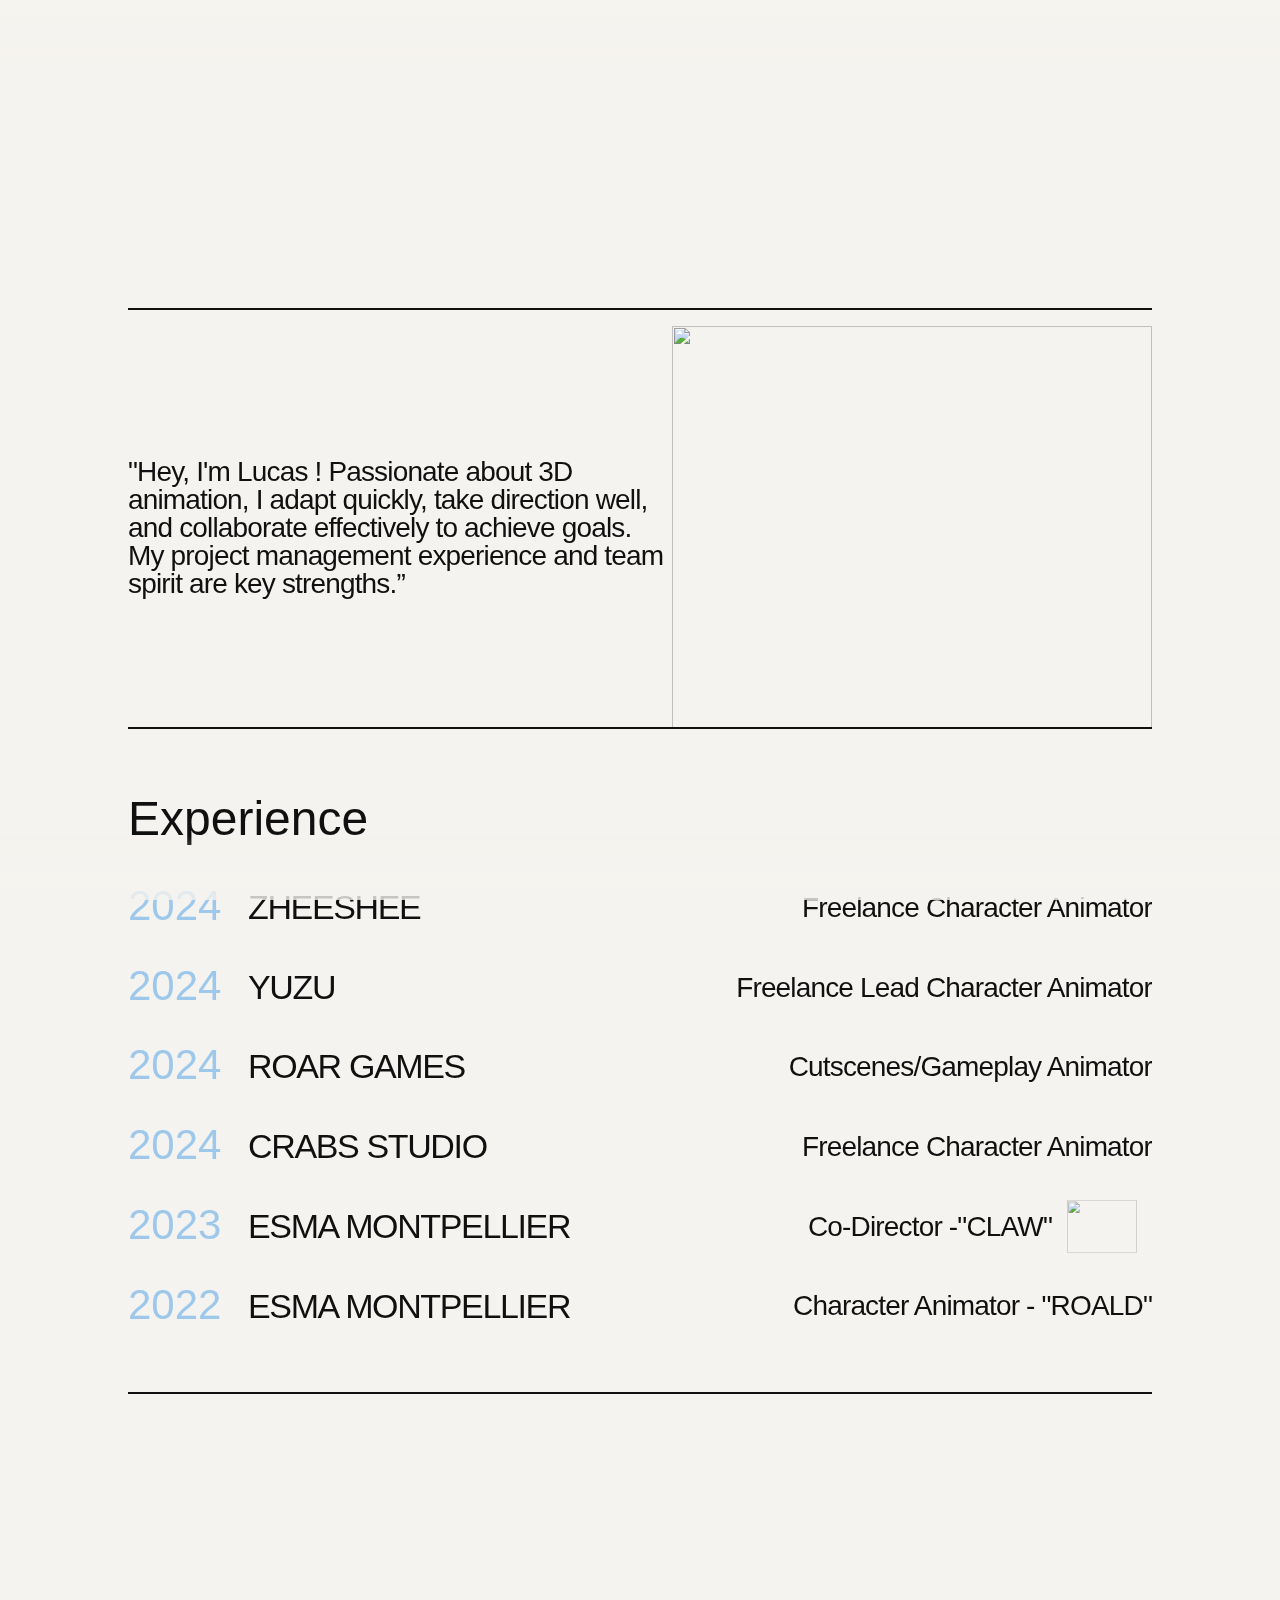
==== index.html @ 90bc1dbb "Update index.html" ====
<!doctype html>
<!-- ✨ Built with Framer • https://www.framer.com/ -->
<html lang="en-US">

<!-- Mirrored from lucasferrer.framer.website/ by HTTrack Website Copier/3.x [XR&CO'2014], Thu, 13 Feb 2025 13:35:08 GMT -->
<head>
    <meta charset="utf-8">
    
    
    <!-- Start of headStart -->
    
    <!-- End of headStart -->
    <meta name="viewport" content="width=device-width">
    <meta name="generator" content="Framer 5753dbc">
    <title>Lucas FERRER - Character Animator</title>
    <meta name="description" content="A showcase of my work and projects I've contributed to. Explore my achievements and skills. This site also makes it easy to connect with me. Don't hesitate to reach out for collaboration or inquiries.">
    <meta name="framer-search-index" content="https://framerusercontent.com/sites/6AOBm65ughCKcpMGKtq0F8/searchIndex-V2PWtIaIg07J.json">
    <link href="../framerusercontent.com/images/9hy07Q0KyXbonKZBNI7AgPfHMPI.png" rel="icon" media="(prefers-color-scheme: light)">
    <link href="../framerusercontent.com/images/9hy07Q0KyXbonKZBNI7AgPfHMPI.png" rel="icon" media="(prefers-color-scheme: dark)">
    <!-- Open Graph / Facebook -->
    <meta property="og:type" content="website">
    <meta property="og:title" content="Lucas FERRER - Character Animator">
    <meta property="og:description" content="A showcase of my work and projects I've contributed to. Explore my achievements and skills. This site also makes it easy to connect with me. Don't hesitate to reach out for collaboration or inquiries.">
    <meta property="og:image" content="../framerusercontent.com/images/vw2oOInbu1ZMsobqk0B1YKIWY.png">
    <!-- Twitter -->
    <meta name="twitter:card" content="summary_large_image">
    <meta name="twitter:title" content="Lucas FERRER - Character Animator">
    <meta name="twitter:description" content="A showcase of my work and projects I've contributed to. Explore my achievements and skills. This site also makes it easy to connect with me. Don't hesitate to reach out for collaboration or inquiries.">
    <meta name="twitter:image" content="../framerusercontent.com/images/vw2oOInbu1ZMsobqk0B1YKIWY.png">
    
    <link href="https://fonts.gstatic.com/" rel="preconnect" crossorigin>
    <meta name="robots" content="max-image-preview:large"><link rel="canonical" href="index.html"><meta property="og:url" content="index.html"><style data-framer-breakpoint-css>@media(min-width: 1200px){.hidden-72rtr7{display:none!important}}@media(min-width: 810px) and (max-width: 1199px){.hidden-1rkaycs{display:none!important}}@media(max-width: 809px){.hidden-cwk9ej{display:none!important}}</style><style data-framer-css-ssr-minified data-framer-components="framer-lib-cursors-host framer-MHrXg PropertyOverrides framer-vY2ra framer-rquXQ framer-vzmgX framer-rIRDR framer-3p6Kd framer-uNbM4">html,body,#main{margin:0;padding:0;box-sizing:border-box}:root{-webkit-font-smoothing:antialiased;-moz-osx-font-smoothing:grayscale}*{box-sizing:border-box;-webkit-font-smoothing:inherit}h1,h2,h3,h4,h5,h6,p,figure{margin:0}body,input,textarea,select,button{font-size:12px;font-family:sans-serif}body{--token-bd4f146b-5bb2-48ec-b575-554a929c224f: rgb(246, 246, 246);--token-0a16d48b-4774-47f5-a7d2-42cf9fc8fa5e: rgb(235, 235, 235);--token-14d4a0d2-a705-437e-9f74-6289626ce63d: rgb(209, 209, 209);--token-7339bac3-5977-41e7-833c-aff14bfd7c18: rgb(176, 176, 176);--token-2ae623d1-ee1e-4348-a87f-54c3f53bfb05: rgb(136, 136, 136);--token-22ef2901-5463-4e0b-9ee7-a6f93f906662: rgb(109, 109, 109);--token-36f336f6-2d85-45da-9416-44704c1cc688: rgb(93, 93, 93);--token-72c1ea06-a23c-4c86-9f59-4aae7e311218: rgb(79, 79, 79);--token-ed3bd5e5-a955-494b-a76e-b24cbe52de1a: rgb(69, 69, 69);--token-8cbed834-88c8-4e02-a445-a069244ba74b: rgb(61, 61, 61);--token-b70d263d-1800-4995-ad23-679e7b16ba2c: rgb(23, 23, 23);--token-739688ae-2e30-49f3-8b2e-f2ed569d20bd: rgb(250, 250, 250);--token-e84c3ec9-80ba-4ab2-807a-df5f52faedc0: rgb(245, 243, 239);--token-544d33b8-8790-447d-8cea-93f49aadfd94: rgb(16, 16, 16);--token-06d32b72-be71-473a-bfb1-b10a114b0afa: rgb(157, 200, 235)}@media (prefers-color-scheme: dark){body{--token-bd4f146b-5bb2-48ec-b575-554a929c224f: rgb(23, 23, 23);--token-0a16d48b-4774-47f5-a7d2-42cf9fc8fa5e: rgb(32, 32, 32);--token-14d4a0d2-a705-437e-9f74-6289626ce63d: rgb(69, 69, 69);--token-7339bac3-5977-41e7-833c-aff14bfd7c18: rgb(79, 79, 79);--token-2ae623d1-ee1e-4348-a87f-54c3f53bfb05: rgb(93, 93, 93);--token-22ef2901-5463-4e0b-9ee7-a6f93f906662: rgb(109, 109, 109);--token-36f336f6-2d85-45da-9416-44704c1cc688: rgb(136, 136, 136);--token-72c1ea06-a23c-4c86-9f59-4aae7e311218: rgb(176, 176, 176);--token-ed3bd5e5-a955-494b-a76e-b24cbe52de1a: rgb(209, 209, 209);--token-8cbed834-88c8-4e02-a445-a069244ba74b: rgb(231, 231, 231);--token-b70d263d-1800-4995-ad23-679e7b16ba2c: rgb(246, 246, 246);--token-739688ae-2e30-49f3-8b2e-f2ed569d20bd: rgb(3, 7, 18)}}#__framer-badge-container{position:fixed;bottom:0;padding:20px;width:100%;display:flex;justify-content:right;pointer-events:none;z-index:314159}.__framer-badge{pointer-events:auto}@font-face{font-family:DM Sans;font-style:normal;font-weight:700;font-display:swap;src:url(https://fonts.gstatic.com/s/dmsans/v15/rP2tp2ywxg089UriI5-g4vlH9VoD8CmcqZG40F9JadbnoEwARZtRR232VGM.woff2) format("woff2");unicode-range:U+0100-02BA,U+02BD-02C5,U+02C7-02CC,U+02CE-02D7,U+02DD-02FF,U+0304,U+0308,U+0329,U+1D00-1DBF,U+1E00-1E9F,U+1EF2-1EFF,U+2020,U+20A0-20AB,U+20AD-20C0,U+2113,U+2C60-2C7F,U+A720-A7FF}@font-face{font-family:DM Sans;font-style:normal;font-weight:700;font-display:swap;src:url(https://fonts.gstatic.com/s/dmsans/v15/rP2tp2ywxg089UriI5-g4vlH9VoD8CmcqZG40F9JadbnoEwARZtRSW32.woff2) format("woff2");unicode-range:U+0000-00FF,U+0131,U+0152-0153,U+02BB-02BC,U+02C6,U+02DA,U+02DC,U+0304,U+0308,U+0329,U+2000-206F,U+20AC,U+2122,U+2191,U+2193,U+2212,U+2215,U+FEFF,U+FFFD}@font-face{font-family:"Neue Haas Grotesk Display Pro 65 Medium";src:url(https://framerusercontent.com/assets/GOW5fAs7vHkKuMlMQBmQpkLcM.woff2);font-display:swap}@font-face{font-family:"Neue Haas Grotesk Display Pro 75 Bold";src:url(https://framerusercontent.com/assets/ml8WBou3qLRVFQzTmsYLrcQlG3s.woff2);font-display:swap}@font-face{font-family:"Neue Haas Grotesk Display Pro 55 Roman";src:url(https://framerusercontent.com/assets/tmLwqa5rh55YXw6gAs9GB7y6CY.woff2);font-display:swap}@font-face{font-family:Inter;src:url(https://framerusercontent.com/assets/5vvr9Vy74if2I6bQbJvbw7SY1pQ.woff2);font-display:swap;font-style:normal;font-weight:400;unicode-range:U+0460-052F,U+1C80-1C88,U+20B4,U+2DE0-2DFF,U+A640-A69F,U+FE2E-FE2F}@font-face{font-family:Inter;src:url(https://framerusercontent.com/assets/EOr0mi4hNtlgWNn9if640EZzXCo.woff2);font-display:swap;font-style:normal;font-weight:400;unicode-range:U+0301,U+0400-045F,U+0490-0491,U+04B0-04B1,U+2116}@font-face{font-family:Inter;src:url(https://framerusercontent.com/assets/Y9k9QrlZAqio88Klkmbd8VoMQc.woff2);font-display:swap;font-style:normal;font-weight:400;unicode-range:U+1F00-1FFF}@font-face{font-family:Inter;src:url(https://framerusercontent.com/assets/OYrD2tBIBPvoJXiIHnLoOXnY9M.woff2);font-display:swap;font-style:normal;font-weight:400;unicode-range:U+0370-03FF}@font-face{font-family:Inter;src:url(https://framerusercontent.com/assets/JeYwfuaPfZHQhEG8U5gtPDZ7WQ.woff2);font-display:swap;font-style:normal;font-weight:400;unicode-range:U+0100-024F,U+0259,U+1E00-1EFF,U+2020,U+20A0-20AB,U+20AD-20CF,U+2113,U+2C60-2C7F,U+A720-A7FF}@font-face{font-family:Inter;src:url(https://framerusercontent.com/assets/vQyevYAyHtARFwPqUzQGpnDs.woff2);font-display:swap;font-style:normal;font-weight:400;unicode-range:U+0000-00FF,U+0131,U+0152-0153,U+02BB-02BC,U+02C6,U+02DA,U+02DC,U+2000-206F,U+2074,U+20AC,U+2122,U+2191,U+2193,U+2212,U+2215,U+FEFF,U+FFFD}@font-face{font-family:Inter;src:url(https://framerusercontent.com/assets/b6Y37FthZeALduNqHicBT6FutY.woff2);font-display:swap;font-style:normal;font-weight:400;unicode-range:U+0102-0103,U+0110-0111,U+0128-0129,U+0168-0169,U+01A0-01A1,U+01AF-01B0,U+1EA0-1EF9,U+20AB}@font-face{font-family:Inter;src:url(https://framerusercontent.com/assets/mkY5Sgyq51ik0AMrSBwhm9DJg.woff2);font-display:block;font-style:normal;font-weight:900;unicode-range:U+0460-052F,U+1C80-1C88,U+20B4,U+2DE0-2DFF,U+A640-A69F,U+FE2E-FE2F}@font-face{font-family:Inter;src:url(https://framerusercontent.com/assets/X5hj6qzcHUYv7h1390c8Rhm6550.woff2);font-display:block;font-style:normal;font-weight:900;unicode-range:U+0301,U+0400-045F,U+0490-0491,U+04B0-04B1,U+2116}@font-face{font-family:Inter;src:url(https://framerusercontent.com/assets/gQhNpS3tN86g8RcVKYUUaKt2oMQ.woff2);font-display:block;font-style:normal;font-weight:900;unicode-range:U+1F00-1FFF}@font-face{font-family:Inter;src:url(https://framerusercontent.com/assets/cugnVhSraaRyANCaUtI5FV17wk.woff2);font-display:block;font-style:normal;font-weight:900;unicode-range:U+0370-03FF}@font-face{font-family:Inter;src:url(https://framerusercontent.com/assets/5HcVoGak8k5agFJSaKa4floXVu0.woff2);font-display:block;font-style:normal;font-weight:900;unicode-range:U+0100-024F,U+0259,U+1E00-1EFF,U+2020,U+20A0-20AB,U+20AD-20CF,U+2113,U+2C60-2C7F,U+A720-A7FF}@font-face{font-family:Inter;src:url(https://framerusercontent.com/assets/jn4BtSPLlS0NDp1KiFAtFKiiY0o.woff2);font-display:block;font-style:normal;font-weight:900;unicode-range:U+0000-00FF,U+0131,U+0152-0153,U+02BB-02BC,U+02C6,U+02DA,U+02DC,U+2000-206F,U+2074,U+20AC,U+2122,U+2191,U+2193,U+2212,U+2215,U+FEFF,U+FFFD}@font-face{font-family:Inter;src:url(https://framerusercontent.com/assets/P2Bw01CtL0b9wqygO0sSVogWbo.woff2);font-display:block;font-style:normal;font-weight:900;unicode-range:U+0102-0103,U+0110-0111,U+0128-0129,U+0168-0169,U+01A0-01A1,U+01AF-01B0,U+1EA0-1EF9,U+20AB}@font-face{font-family:Inter;src:url(https://framerusercontent.com/assets/05KsVHGDmqXSBXM4yRZ65P8i0s.woff2);font-display:block;font-style:italic;font-weight:900;unicode-range:U+0460-052F,U+1C80-1C88,U+20B4,U+2DE0-2DFF,U+A640-A69F,U+FE2E-FE2F}@font-face{font-family:Inter;src:url(https://framerusercontent.com/assets/ky8ovPukK4dJ1Pxq74qGhOqCYI.woff2);font-display:block;font-style:italic;font-weight:900;unicode-range:U+0301,U+0400-045F,U+0490-0491,U+04B0-04B1,U+2116}@font-face{font-family:Inter;src:url(https://framerusercontent.com/assets/vvNSqIj42qeQ2bvCRBIWKHscrc.woff2);font-display:block;font-style:italic;font-weight:900;unicode-range:U+1F00-1FFF}@font-face{font-family:Inter;src:url(https://framerusercontent.com/assets/3ZmXbBKToJifDV9gwcifVd1tEY.woff2);font-display:block;font-style:italic;font-weight:900;unicode-range:U+0370-03FF}@font-face{font-family:Inter;src:url(https://framerusercontent.com/assets/FNfhX3dt4ChuLJq2PwdlxHO7PU.woff2);font-display:block;font-style:italic;font-weight:900;unicode-range:U+0100-024F,U+0259,U+1E00-1EFF,U+2020,U+20A0-20AB,U+20AD-20CF,U+2113,U+2C60-2C7F,U+A720-A7FF}@font-face{font-family:Inter;src:url(https://framerusercontent.com/assets/g0c8vEViiXNlKAgI4Ymmk3Ig.woff2);font-display:block;font-style:italic;font-weight:900;unicode-range:U+0000-00FF,U+0131,U+0152-0153,U+02BB-02BC,U+02C6,U+02DA,U+02DC,U+2000-206F,U+2074,U+20AC,U+2122,U+2191,U+2193,U+2212,U+2215,U+FEFF,U+FFFD}@font-face{font-family:Inter;src:url(https://framerusercontent.com/assets/efTfQcBJ53kM2pB1hezSZ3RDUFs.woff2);font-display:block;font-style:italic;font-weight:900;unicode-range:U+0102-0103,U+0110-0111,U+0128-0129,U+0168-0169,U+01A0-01A1,U+01AF-01B0,U+1EA0-1EF9,U+20AB}@font-face{font-family:Inter;src:url(https://framerusercontent.com/assets/H89BbHkbHDzlxZzxi8uPzTsp90.woff2);font-display:swap;font-style:italic;font-weight:700;unicode-range:U+0460-052F,U+1C80-1C88,U+20B4,U+2DE0-2DFF,U+A640-A69F,U+FE2E-FE2F}@font-face{font-family:Inter;src:url(https://framerusercontent.com/assets/u6gJwDuwB143kpNK1T1MDKDWkMc.woff2);font-display:swap;font-style:italic;font-weight:700;unicode-range:U+0301,U+0400-045F,U+0490-0491,U+04B0-04B1,U+2116}@font-face{font-family:Inter;src:url(https://framerusercontent.com/assets/43sJ6MfOPh1LCJt46OvyDuSbA6o.woff2);font-display:swap;font-style:italic;font-weight:700;unicode-range:U+1F00-1FFF}@font-face{font-family:Inter;src:url(https://framerusercontent.com/assets/wccHG0r4gBDAIRhfHiOlq6oEkqw.woff2);font-display:swap;font-style:italic;font-weight:700;unicode-range:U+0370-03FF}@font-face{font-family:Inter;src:url(https://framerusercontent.com/assets/WZ367JPwf9bRW6LdTHN8rXgSjw.woff2);font-display:swap;font-style:italic;font-weight:700;unicode-range:U+0100-024F,U+0259,U+1E00-1EFF,U+2020,U+20A0-20AB,U+20AD-20CF,U+2113,U+2C60-2C7F,U+A720-A7FF}@font-face{font-family:Inter;src:url(https://framerusercontent.com/assets/QxmhnWTzLtyjIiZcfaLIJ8EFBXU.woff2);font-display:swap;font-style:italic;font-weight:700;unicode-range:U+0000-00FF,U+0131,U+0152-0153,U+02BB-02BC,U+02C6,U+02DA,U+02DC,U+2000-206F,U+2074,U+20AC,U+2122,U+2191,U+2193,U+2212,U+2215,U+FEFF,U+FFFD}@font-face{font-family:Inter;src:url(https://framerusercontent.com/assets/2A4Xx7CngadFGlVV4xrO06OBHY.woff2);font-display:swap;font-style:italic;font-weight:700;unicode-range:U+0102-0103,U+0110-0111,U+0128-0129,U+0168-0169,U+01A0-01A1,U+01AF-01B0,U+1EA0-1EF9,U+20AB}@font-face{font-family:Inter;src:url(https://framerusercontent.com/assets/DpPBYI0sL4fYLgAkX8KXOPVt7c.woff2);font-display:swap;font-style:normal;font-weight:700;unicode-range:U+0460-052F,U+1C80-1C88,U+20B4,U+2DE0-2DFF,U+A640-A69F,U+FE2E-FE2F}@font-face{font-family:Inter;src:url(https://framerusercontent.com/assets/4RAEQdEOrcnDkhHiiCbJOw92Lk.woff2);font-display:swap;font-style:normal;font-weight:700;unicode-range:U+0301,U+0400-045F,U+0490-0491,U+04B0-04B1,U+2116}@font-face{font-family:Inter;src:url(https://framerusercontent.com/assets/1K3W8DizY3v4emK8Mb08YHxTbs.woff2);font-display:swap;font-style:normal;font-weight:700;unicode-range:U+1F00-1FFF}@font-face{font-family:Inter;src:url(https://framerusercontent.com/assets/tUSCtfYVM1I1IchuyCwz9gDdQ.woff2);font-display:swap;font-style:normal;font-weight:700;unicode-range:U+0370-03FF}@font-face{font-family:Inter;src:url(https://framerusercontent.com/assets/VgYFWiwsAC5OYxAycRXXvhze58.woff2);font-display:swap;font-style:normal;font-weight:700;unicode-range:U+0100-024F,U+0259,U+1E00-1EFF,U+2020,U+20A0-20AB,U+20AD-20CF,U+2113,U+2C60-2C7F,U+A720-A7FF}@font-face{font-family:Inter;src:url(https://framerusercontent.com/assets/DXD0Q7LSl7HEvDzucnyLnGBHM.woff2);font-display:swap;font-style:normal;font-weight:700;unicode-range:U+0000-00FF,U+0131,U+0152-0153,U+02BB-02BC,U+02C6,U+02DA,U+02DC,U+2000-206F,U+2074,U+20AC,U+2122,U+2191,U+2193,U+2212,U+2215,U+FEFF,U+FFFD}@font-face{font-family:Inter;src:url(https://framerusercontent.com/assets/GIryZETIX4IFypco5pYZONKhJIo.woff2);font-display:swap;font-style:normal;font-weight:700;unicode-range:U+0102-0103,U+0110-0111,U+0128-0129,U+0168-0169,U+01A0-01A1,U+01AF-01B0,U+1EA0-1EF9,U+20AB}@font-face{font-family:Inter;src:url(https://framerusercontent.com/assets/CfMzU8w2e7tHgF4T4rATMPuWosA.woff2);font-display:swap;font-style:italic;font-weight:400;unicode-range:U+0460-052F,U+1C80-1C88,U+20B4,U+2DE0-2DFF,U+A640-A69F,U+FE2E-FE2F}@font-face{font-family:Inter;src:url(https://framerusercontent.com/assets/867QObYax8ANsfX4TGEVU9YiCM.woff2);font-display:swap;font-style:italic;font-weight:400;unicode-range:U+0301,U+0400-045F,U+0490-0491,U+04B0-04B1,U+2116}@font-face{font-family:Inter;src:url(https://framerusercontent.com/assets/Oyn2ZbENFdnW7mt2Lzjk1h9Zb9k.woff2);font-display:swap;font-style:italic;font-weight:400;unicode-range:U+1F00-1FFF}@font-face{font-family:Inter;src:url(https://framerusercontent.com/assets/cdAe8hgZ1cMyLu9g005pAW3xMo.woff2);font-display:swap;font-style:italic;font-weight:400;unicode-range:U+0370-03FF}@font-face{font-family:Inter;src:url(https://framerusercontent.com/assets/DOfvtmE1UplCq161m6Hj8CSQYg.woff2);font-display:swap;font-style:italic;font-weight:400;unicode-range:U+0100-024F,U+0259,U+1E00-1EFF,U+2020,U+20A0-20AB,U+20AD-20CF,U+2113,U+2C60-2C7F,U+A720-A7FF}@font-face{font-family:Inter;src:url(https://framerusercontent.com/assets/vFzuJY0c65av44uhEKB6vyjFMg.woff2);font-display:swap;font-style:italic;font-weight:400;unicode-range:U+0000-00FF,U+0131,U+0152-0153,U+02BB-02BC,U+02C6,U+02DA,U+02DC,U+2000-206F,U+2074,U+20AC,U+2122,U+2191,U+2193,U+2212,U+2215,U+FEFF,U+FFFD}@font-face{font-family:Inter;src:url(https://framerusercontent.com/assets/tKtBcDnBMevsEEJKdNGhhkLzYo.woff2);font-display:swap;font-style:italic;font-weight:400;unicode-range:U+0102-0103,U+0110-0111,U+0128-0129,U+0168-0169,U+01A0-01A1,U+01AF-01B0,U+1EA0-1EF9,U+20AB}@font-face{font-family:Inter;src:url(https://framerusercontent.com/assets/5A3Ce6C9YYmCjpQx9M4inSaKU.woff2);font-display:swap;font-style:normal;font-weight:500;unicode-range:U+0460-052F,U+1C80-1C88,U+20B4,U+2DE0-2DFF,U+A640-A69F,U+FE2E-FE2F}@font-face{font-family:Inter;src:url(https://framerusercontent.com/assets/Qx95Xyt0Ka3SGhinnbXIGpEIyP4.woff2);font-display:swap;font-style:normal;font-weight:500;unicode-range:U+0301,U+0400-045F,U+0490-0491,U+04B0-04B1,U+2116}@font-face{font-family:Inter;src:url(https://framerusercontent.com/assets/6mJuEAguuIuMog10gGvH5d3cl8.woff2);font-display:swap;font-style:normal;font-weight:500;unicode-range:U+1F00-1FFF}@font-face{font-family:Inter;src:url(https://framerusercontent.com/assets/xYYWaj7wCU5zSQH0eXvSaS19wo.woff2);font-display:swap;font-style:normal;font-weight:500;unicode-range:U+0370-03FF}@font-face{font-family:Inter;src:url(https://framerusercontent.com/assets/otTaNuNpVK4RbdlT7zDDdKvQBA.woff2);font-display:swap;font-style:normal;font-weight:500;unicode-range:U+0100-024F,U+0259,U+1E00-1EFF,U+2020,U+20A0-20AB,U+20AD-20CF,U+2113,U+2C60-2C7F,U+A720-A7FF}@font-face{font-family:Inter;src:url(https://framerusercontent.com/assets/d3tHnaQIAeqiE5hGcRw4mmgWYU.woff2);font-display:swap;font-style:normal;font-weight:500;unicode-range:U+0000-00FF,U+0131,U+0152-0153,U+02BB-02BC,U+02C6,U+02DA,U+02DC,U+2000-206F,U+2074,U+20AC,U+2122,U+2191,U+2193,U+2212,U+2215,U+FEFF,U+FFFD}@font-face{font-family:Inter;src:url(https://framerusercontent.com/assets/DolVirEGb34pEXEp8t8FQBSK4.woff2);font-display:swap;font-style:normal;font-weight:500;unicode-range:U+0102-0103,U+0110-0111,U+0128-0129,U+0168-0169,U+01A0-01A1,U+01AF-01B0,U+1EA0-1EF9,U+20AB}@font-face{font-family:DM Sans Placeholder;src:local("Arial");ascent-override:94.35%;descent-override:29.49%;line-gap-override:0%;size-adjust:105.14%}@font-face{font-family:"Neue Haas Grotesk Display Pro 65 Medium Placeholder";src:local("Arial");ascent-override:83.82%;descent-override:18.65%;line-gap-override:20.49%;size-adjust:97.59%}@font-face{font-family:"Neue Haas Grotesk Display Pro 75 Bold Placeholder";src:local("Arial");ascent-override:81%;descent-override:18.02%;line-gap-override:19.8%;size-adjust:100.99%}@font-face{font-family:"Neue Haas Grotesk Display Pro 55 Roman Placeholder";src:local("Arial");ascent-override:87.46%;descent-override:19.46%;line-gap-override:21.38%;size-adjust:93.53%}@font-face{font-family:Inter Placeholder;src:local("Arial");ascent-override:89.79%;descent-override:22.36%;line-gap-override:0%;size-adjust:107.89%}body{--framer-will-change-override: none}@supports (background: -webkit-named-image(i)) and (not (grid-template-rows: subgrid)){body{--framer-will-change-override: transform}}[data-framer-component-type]{position:absolute}[data-framer-component-type=Text]{cursor:inherit}[data-framer-component-text-autosized] *{white-space:pre}[data-framer-component-type=Text]>*{text-align:var(--framer-text-alignment, start)}[data-framer-component-type=Text] span span,[data-framer-component-type=Text] p span,[data-framer-component-type=Text] h1 span,[data-framer-component-type=Text] h2 span,[data-framer-component-type=Text] h3 span,[data-framer-component-type=Text] h4 span,[data-framer-component-type=Text] h5 span,[data-framer-component-type=Text] h6 span{display:block}[data-framer-component-type=Text] span span span,[data-framer-component-type=Text] p span span,[data-framer-component-type=Text] h1 span span,[data-framer-component-type=Text] h2 span span,[data-framer-component-type=Text] h3 span span,[data-framer-component-type=Text] h4 span span,[data-framer-component-type=Text] h5 span span,[data-framer-component-type=Text] h6 span span{display:unset}[data-framer-component-type=Text] div div span,[data-framer-component-type=Text] a div span,[data-framer-component-type=Text] span span span,[data-framer-component-type=Text] p span span,[data-framer-component-type=Text] h1 span span,[data-framer-component-type=Text] h2 span span,[data-framer-component-type=Text] h3 span span,[data-framer-component-type=Text] h4 span span,[data-framer-component-type=Text] h5 span span,[data-framer-component-type=Text] h6 span span,[data-framer-component-type=Text] a{font-family:var(--font-family);font-style:var(--font-style);font-weight:min(calc(var(--framer-font-weight-increase, 0) + var(--font-weight, 400)),900);color:var(--text-color);letter-spacing:var(--letter-spacing);font-size:var(--font-size);text-transform:var(--text-transform);text-decoration:var(--text-decoration);line-height:var(--line-height)}[data-framer-component-type=Text] div div span,[data-framer-component-type=Text] a div span,[data-framer-component-type=Text] span span span,[data-framer-component-type=Text] p span span,[data-framer-component-type=Text] h1 span span,[data-framer-component-type=Text] h2 span span,[data-framer-component-type=Text] h3 span span,[data-framer-component-type=Text] h4 span span,[data-framer-component-type=Text] h5 span span,[data-framer-component-type=Text] h6 span span,[data-framer-component-type=Text] a{--font-family: var(--framer-font-family);--font-style: var(--framer-font-style);--font-weight: var(--framer-font-weight);--text-color: var(--framer-text-color);--letter-spacing: var(--framer-letter-spacing);--font-size: var(--framer-font-size);--text-transform: var(--framer-text-transform);--text-decoration: var(--framer-text-decoration);--line-height: var(--framer-line-height)}[data-framer-component-type=Text] a,[data-framer-component-type=Text] a div span,[data-framer-component-type=Text] a span span span,[data-framer-component-type=Text] a p span span,[data-framer-component-type=Text] a h1 span span,[data-framer-component-type=Text] a h2 span span,[data-framer-component-type=Text] a h3 span span,[data-framer-component-type=Text] a h4 span span,[data-framer-component-type=Text] a h5 span span,[data-framer-component-type=Text] a h6 span span{--font-family: var(--framer-link-font-family, var(--framer-font-family));--font-style: var(--framer-link-font-style, var(--framer-font-style));--font-weight: var(--framer-link-font-weight, var(--framer-font-weight));--text-color: var(--framer-link-text-color, var(--framer-text-color));--font-size: var(--framer-link-font-size, var(--framer-font-size));--text-transform: var(--framer-link-text-transform, var(--framer-text-transform));--text-decoration: var(--framer-link-text-decoration, var(--framer-text-decoration))}[data-framer-component-type=Text] a:hover,[data-framer-component-type=Text] a div span:hover,[data-framer-component-type=Text] a span span span:hover,[data-framer-component-type=Text] a p span span:hover,[data-framer-component-type=Text] a h1 span span:hover,[data-framer-component-type=Text] a h2 span span:hover,[data-framer-component-type=Text] a h3 span span:hover,[data-framer-component-type=Text] a h4 span span:hover,[data-framer-component-type=Text] a h5 span span:hover,[data-framer-component-type=Text] a h6 span span:hover{--font-family: var(--framer-link-hover-font-family, var(--framer-link-font-family, var(--framer-font-family)));--font-style: var(--framer-link-hover-font-style, var(--framer-link-font-style, var(--framer-font-style)));--font-weight: var(--framer-link-hover-font-weight, var(--framer-link-font-weight, var(--framer-font-weight)));--text-color: var(--framer-link-hover-text-color, var(--framer-link-text-color, var(--framer-text-color)));--font-size: var(--framer-link-hover-font-size, var(--framer-link-font-size, var(--framer-font-size)));--text-transform: var(--framer-link-hover-text-transform, var(--framer-link-text-transform, var(--framer-text-transform)));--text-decoration: var(--framer-link-hover-text-decoration, var(--framer-link-text-decoration, var(--framer-text-decoration)))}[data-framer-component-type=Text].isCurrent a,[data-framer-component-type=Text].isCurrent a div span,[data-framer-component-type=Text].isCurrent a span span span,[data-framer-component-type=Text].isCurrent a p span span,[data-framer-component-type=Text].isCurrent a h1 span span,[data-framer-component-type=Text].isCurrent a h2 span span,[data-framer-component-type=Text].isCurrent a h3 span span,[data-framer-component-type=Text].isCurrent a h4 span span,[data-framer-component-type=Text].isCurrent a h5 span span,[data-framer-component-type=Text].isCurrent a h6 span span{--font-family: var(--framer-link-current-font-family, var(--framer-link-font-family, var(--framer-font-family)));--font-style: var(--framer-link-current-font-style, var(--framer-link-font-style, var(--framer-font-style)));--font-weight: var(--framer-link-current-font-weight, var(--framer-link-font-weight, var(--framer-font-weight)));--text-color: var(--framer-link-current-text-color, var(--framer-link-text-color, var(--framer-text-color)));--font-size: var(--framer-link-current-font-size, var(--framer-link-font-size, var(--framer-font-size)));--text-transform: var(--framer-link-current-text-transform, var(--framer-link-text-transform, var(--framer-text-transform)));--text-decoration: var(--framer-link-current-text-decoration, var(--framer-link-text-decoration, var(--framer-text-decoration)))}p.framer-text,div.framer-text,h1.framer-text,h2.framer-text,h3.framer-text,h4.framer-text,h5.framer-text,h6.framer-text,ol.framer-text,ul.framer-text{margin:0;padding:0}p.framer-text,div.framer-text,h1.framer-text,h2.framer-text,h3.framer-text,h4.framer-text,h5.framer-text,h6.framer-text,li.framer-text,ol.framer-text,ul.framer-text,span.framer-text:not([data-text-fill]){font-family:var(--framer-blockquote-font-family, var(--framer-font-family, Inter, Inter Placeholder, sans-serif));font-style:var(--framer-blockquote-font-style, var(--framer-font-style, normal));font-weight:var(--framer-blockquote-font-weight, var(--framer-font-weight, 400));color:var(--framer-blockquote-text-color, var(--framer-text-color, #000));font-size:calc(var(--framer-blockquote-font-size, var(--framer-font-size, 16px)) * var(--framer-font-size-scale, 1));letter-spacing:var(--framer-blockquote-letter-spacing, var(--framer-letter-spacing, 0));text-transform:var(--framer-blockquote-text-transform, var(--framer-text-transform, none));text-decoration:var(--framer-blockquote-text-decoration, var(--framer-text-decoration, none));line-height:var(--framer-blockquote-line-height, var(--framer-line-height, 1.2em));text-align:var(--framer-blockquote-text-alignment, var(--framer-text-alignment, start));-webkit-text-stroke-width:var(--framer-text-stroke-width, initial);-webkit-text-stroke-color:var(--framer-text-stroke-color, initial);-moz-font-feature-settings:var(--framer-font-open-type-features, initial);-webkit-font-feature-settings:var(--framer-font-open-type-features, initial);font-feature-settings:var(--framer-font-open-type-features, initial);font-variation-settings:var(--framer-font-variation-axes, normal);text-wrap:var(--framer-text-wrap-override, var(--framer-text-wrap))}.framer-fit-text .framer-text{white-space:nowrap;white-space-collapse:preserve}strong.framer-text{font-family:var(--framer-blockquote-font-family-bold, var(--framer-font-family-bold));font-style:var(--framer-blockquote-font-style-bold, var(--framer-font-style-bold));font-weight:var(--framer-blockquote-font-weight-bold, var(--framer-font-weight-bold, bolder));font-variation-settings:var(--framer-blockquote-font-variation-axes-bold, var(--framer-font-variation-axes-bold))}em.framer-text{font-family:var(--framer-blockquote-font-family-italic, var(--framer-font-family-italic));font-style:var(--framer-blockquote-font-style-italic, var(--framer-font-style-italic, italic));font-weight:var(--framer-blockquote-font-weight-italic, var(--framer-font-weight-italic));font-variation-settings:var(--framer-blockquote-font-variation-axes-italic, var(--framer-font-variation-axes-italic))}em.framer-text>strong.framer-text{font-family:var(--framer-blockquote-font-family-bold-italic, var(--framer-font-family-bold-italic));font-style:var(--framer-blockquote-font-style-bold-italic, var(--framer-font-style-bold-italic, italic));font-weight:var(--framer-blockquote-font-weight-bold-italic, var(--framer-font-weight-bold-italic, bolder));font-variation-settings:var(--framer-blockquote-font-variation-axes-bold-italic, var(--framer-font-variation-axes-bold-italic))}p.framer-text:not(:first-child),div.framer-text:not(:first-child),h1.framer-text:not(:first-child),h2.framer-text:not(:first-child),h3.framer-text:not(:first-child),h4.framer-text:not(:first-child),h5.framer-text:not(:first-child),h6.framer-text:not(:first-child),ol.framer-text:not(:first-child),ul.framer-text:not(:first-child),blockquote.framer-text:not(:first-child),.framer-image.framer-text:not(:first-child){margin-top:var(--framer-blockquote-paragraph-spacing, var(--framer-paragraph-spacing, 0))}li.framer-text>ul.framer-text:nth-child(2),li.framer-text>ol.framer-text:nth-child(2){margin-top:0}.framer-text[data-text-fill]{display:inline-block;background-clip:text;-webkit-background-clip:text;-webkit-text-fill-color:transparent;padding:max(0em,calc(calc(1.3em - var(--framer-blockquote-line-height, var(--framer-line-height, 1.3em))) / 2));margin:min(0em,calc(calc(1.3em - var(--framer-blockquote-line-height, var(--framer-line-height, 1.3em))) / -2))}code.framer-text,code.framer-text span.framer-text:not([data-text-fill]){font-family:var(--framer-code-font-family, var(--framer-font-family, Inter, Inter Placeholder, sans-serif));font-style:var(--framer-blockquote-font-style, var(--framer-code-font-style, var(--framer-font-style, normal)));font-weight:var(--framer-blockquote-font-weight, var(--framer-code-font-weight, var(--framer-font-weight, 400)));color:var(--framer-blockquote-text-color, var(--framer-code-text-color, var(--framer-text-color, #000)));font-size:calc(var(--framer-blockquote-font-size, var(--framer-font-size, 16px)) * var(--framer-font-size-scale, 1));letter-spacing:var(--framer-blockquote-letter-spacing, var(--framer-letter-spacing, 0));line-height:var(--framer-blockquote-line-height, var(--framer-line-height, 1.2em))}blockquote.framer-text{margin-block-start:initial;margin-block-end:initial;margin-inline-start:initial;margin-inline-end:initial;unicode-bidi:initial}a.framer-text,a.framer-text span.framer-text:not([data-text-fill]),span.framer-text[data-nested-link],span.framer-text[data-nested-link] span.framer-text:not([data-text-fill]){font-family:var(--framer-blockquote-font-family, var(--framer-link-font-family, var(--framer-font-family, Inter, Inter Placeholder, sans-serif)));font-style:var(--framer-blockquote-font-style, var(--framer-link-font-style, var(--framer-font-style, normal)));font-weight:var(--framer-blockquote-font-weight, var(--framer-link-font-weight, var(--framer-font-weight, 400)));color:var(--framer-blockquote-text-color, var(--framer-link-text-color, var(--framer-text-color, #000)));font-size:calc(var(--framer-blockquote-font-size, var(--framer-font-size, 16px)) * var(--framer-font-size-scale, 1));text-transform:var(--framer-blockquote-text-transform, var(--framer-link-text-transform, var(--framer-text-transform, none)));text-decoration:var(--framer-blockquote-text-decoration, var(--framer-link-text-decoration, var(--framer-text-decoration, none)));cursor:var(--framer-custom-cursors, pointer)}code.framer-text a.framer-text,code.framer-text a.framer-text span.framer-text:not([data-text-fill]),code.framer-text span.framer-text[data-nested-link],code.framer-text span.framer-text[data-nested-link] span.framer-text:not([data-text-fill]){font-family:var(--framer-code-font-family, var(--framer-font-family, Inter, Inter Placeholder, sans-serif));font-style:var(--framer-blockquote-font-style, var(--framer-code-font-style, var(--framer-font-style, normal)));font-weight:var(--framer-blockquote-font-weight, var(--framer-code-font-weight, var(--framer-font-weight, 400)));color:var(--framer-blockquote-text-color, var(--framer-link-text-color, var(--framer-code-text-color, var(--framer-text-color, #000))));font-size:calc(var(--framer-blockquote-font-size, var(--framer-font-size, 16px)) * var(--framer-font-size-scale, 1))}a.framer-text:hover,a.framer-text:hover span.framer-text:not([data-text-fill]),span.framer-text[data-nested-link]:hover,span.framer-text[data-nested-link]:hover span.framer-text:not([data-text-fill]){font-family:var(--framer-link-hover-font-family, var(--framer-blockquote-font-family, var(--framer-link-font-family, var(--framer-font-family, Inter, Inter Placeholder, sans-serif))));font-style:var(--framer-link-hover-font-style, var(--framer-blockquote-font-style, var(--framer-link-font-style, var(--framer-font-style, normal))));font-weight:var(--framer-link-hover-font-weight, var(--framer-blockquote-font-weight, var(--framer-link-font-weight, var(--framer-font-weight, 400))));color:var(--framer-link-hover-text-color, var(--framer-blockquote-text-color, var(--framer-link-text-color, var(--framer-text-color, #000))));font-size:calc(var(--framer-link-hover-font-size, var(--framer-blockquote-font-size, var(--framer-font-size, 16px))) * var(--framer-font-size-scale, 1));text-transform:var(--framer-link-hover-text-transform, var(--framer-blockquote-text-transform, var(--framer-link-text-transform, var(--framer-text-transform, none))));text-decoration:var(--framer-link-hover-text-decoration, var(--framer-blockquote-text-decoration, var(--framer-link-text-decoration, var(--framer-text-decoration, none))))}code.framer-text a.framer-text:hover,code.framer-text a.framer-text:hover span.framer-text:not([data-text-fill]),code.framer-text span.framer-text[data-nested-link]:hover,code.framer-text span.framer-text[data-nested-link]:hover span.framer-text:not([data-text-fill]){font-family:var(var(--framer-code-font-family, var(--framer-font-family, Inter, Inter Placeholder, sans-serif)));font-style:var(--framer-blockquote-font-style, var(--framer-code-font-style, var(--framer-font-style, normal)));font-weight:var(--framer-blockquote-font-weight, var(--framer-code-font-weight, var(--framer-font-weight, 400)));color:var(--framer-link-hover-text-color, var(--framer-blockquote-text-color, var(--framer-link-text-color, var(--framer-code-text-color, var(--framer-text-color, #000)))));font-size:calc(var(--framer-link-hover-font-size, var(--framer-blockquote-font-size, var(--framer-link-font-size, var(--framer-font-size, 16px)))) * var(--framer-font-size-scale, 1))}a.framer-text[data-framer-page-link-current],a.framer-text[data-framer-page-link-current] span.framer-text:not([data-text-fill]),span.framer-text[data-framer-page-link-current],span.framer-text[data-framer-page-link-current] span.framer-text:not([data-text-fill]){font-family:var(--framer-link-current-font-family, var(--framer-link-font-family, var(--framer-font-family, Inter, Inter Placeholder, sans-serif)));font-style:var(--framer-link-current-font-style, var(--framer-link-font-style, var(--framer-font-style, normal)));font-weight:var(--framer-link-current-font-weight, var(--framer-link-font-weight, var(--framer-font-weight, 400)));color:var(--framer-link-current-text-color, var(--framer-link-text-color, var(--framer-text-color, #000)));font-size:calc(var(--framer-link-current-font-size, var(--framer-link-font-size, var(--framer-font-size, 16px))) * var(--framer-font-size-scale, 1));text-transform:var(--framer-link-current-text-transform, var(--framer-link-text-transform, var(--framer-text-transform, none)));text-decoration:var(--framer-link-current-text-decoration, var(--framer-link-text-decoration, var(--framer-text-decoration, none)))}code.framer-text a.framer-text[data-framer-page-link-current],code.framer-text a.framer-text[data-framer-page-link-current] span.framer-text:not([data-text-fill]),code.framer-text span.framer-text[data-framer-page-link-current],code.framer-text span.framer-text[data-framer-page-link-current] span.framer-text:not([data-text-fill]){font-family:var(--framer-code-font-family, var(--framer-font-family, Inter, Inter Placeholder, sans-serif));font-style:var(--framer-code-font-style, var(--framer-font-style, normal));font-weight:var(--framer-code-font-weight, var(--framer-font-weight, 400));color:var(--framer-link-current-text-color, var(--framer-link-text-color, var(--framer-code-text-color, var(--framer-text-color, #000))));font-size:calc(var(--framer-link-current-font-size, var(--framer-link-font-size, var(--framer-font-size, 16px))) * var(--framer-font-size-scale, 1))}a.framer-text[data-framer-page-link-current]:hover,a.framer-text[data-framer-page-link-current]:hover span.framer-text:not([data-text-fill]),span.framer-text[data-framer-page-link-current]:hover,span.framer-text[data-framer-page-link-current]:hover span.framer-text:not([data-text-fill]){font-family:var(--framer-link-hover-font-family, var(--framer-link-current-font-family, var(--framer-link-font-family, var(--framer-font-family, Inter, Inter Placeholder, sans-serif))));font-style:var(--framer-link-hover-font-style, var(--framer-link-current-font-style, var(--framer-link-font-style, var(--framer-font-style, normal))));font-weight:var(--framer-link-hover-font-weight, var(--framer-link-current-font-weight, var(--framer-link-font-weight, var(--framer-font-weight, 400))));color:var(--framer-link-hover-text-color, var(--framer-link-current-text-color, var(--framer-link-text-color, var(--framer-text-color, #000))));font-size:calc(var(--framer-link-hover-font-size, var(--framer-link-current-font-size, var(--framer-link-font-size, var(--framer-font-size, 16px)))) * var(--framer-font-size-scale, 1));text-transform:var(--framer-link-hover-text-transform, var(--framer-link-current-text-transform, var(--framer-link-text-transform, var(--framer-text-transform, none))));text-decoration:var(--framer-link-hover-text-decoration, var(--framer-link-current-text-decoration, var(--framer-link-text-decoration, var(--framer-text-decoration, none))))}code.framer-text a.framer-text[data-framer-page-link-current]:hover,code.framer-text a.framer-text[data-framer-page-link-current]:hover span.framer-text:not([data-text-fill]),code.framer-text span.framer-text[data-framer-page-link-current]:hover,code.framer-text span.framer-text[data-framer-page-link-current]:hover span.framer-text:not([data-text-fill]){font-family:var(--framer-code-font-family, var(--framer-font-family, Inter, Inter Placeholder, sans-serif));font-style:var(--framer-code-font-style, var(--framer-font-style, normal));font-weight:var(--framer-code-font-weight, var(--framer-font-weight, 400));color:var(--framer-link-hover-text-color, var(--framer-link-current-text-color, var(--framer-link-text-color, var(--framer-code-text-color, var(--framer-text-color, #000)))));font-size:calc(var(--framer-link-hover-font-size, var(--framer-link-current-font-size, var(--framer-link-font-size, var(--framer-font-size, 16px)))) * var(--framer-font-size-scale, 1))}.framer-image.framer-text{display:block;max-width:100%;height:auto}.text-styles-preset-reset.framer-text{--framer-font-family: Inter, Inter Placeholder, sans-serif;--framer-font-style: normal;--framer-font-weight: 500;--framer-text-color: #000;--framer-font-size: 16px;--framer-letter-spacing: 0;--framer-text-transform: none;--framer-text-decoration: none;--framer-line-height: 1.2em;--framer-text-alignment: start;--framer-font-open-type-features: normal}ol.framer-text{--list-style-type: decimal}ul.framer-text,ol.framer-text{display:table;width:100%}li.framer-text{display:table-row;counter-increment:list-item;list-style:none}ol.framer-text>li.framer-text:before{display:table-cell;width:2.25ch;box-sizing:border-box;padding-inline-end:.75ch;content:counter(list-item,var(--list-style-type)) ".";white-space:nowrap}ul.framer-text>li.framer-text:before{display:table-cell;width:2.25ch;box-sizing:border-box;padding-inline-end:.75ch;content:"\2022"}.framer-text-module[style*=aspect-ratio]>:first-child{width:100%}@supports not (aspect-ratio: 1){.framer-text-module[style*=aspect-ratio]{position:relative}}@supports not (aspect-ratio: 1){.framer-text-module[style*=aspect-ratio]:before{content:"";display:block;padding-bottom:calc(100% / calc(var(--aspect-ratio)))}}@supports not (aspect-ratio: 1){.framer-text-module[style*=aspect-ratio]>:first-child{position:absolute;top:0;left:0;height:100%}}[data-framer-component-type=DeprecatedRichText]{cursor:inherit}[data-framer-component-type=DeprecatedRichText] .text-styles-preset-reset{--framer-font-family: Inter, Inter Placeholder, sans-serif;--framer-font-style: normal;--framer-font-weight: 500;--framer-text-color: #000;--framer-font-size: 16px;--framer-letter-spacing: 0;--framer-text-transform: none;--framer-text-decoration: none;--framer-line-height: 1.2em;--framer-text-alignment: start;--framer-font-open-type-features: normal;--font-variation-settings: normal}[data-framer-component-type=DeprecatedRichText] p,[data-framer-component-type=DeprecatedRichText] div,[data-framer-component-type=DeprecatedRichText] h1,[data-framer-component-type=DeprecatedRichText] h2,[data-framer-component-type=DeprecatedRichText] h3,[data-framer-component-type=DeprecatedRichText] h4,[data-framer-component-type=DeprecatedRichText] h5,[data-framer-component-type=DeprecatedRichText] h6{margin:0;padding:0}[data-framer-component-type=DeprecatedRichText] p,[data-framer-component-type=DeprecatedRichText] div,[data-framer-component-type=DeprecatedRichText] h1,[data-framer-component-type=DeprecatedRichText] h2,[data-framer-component-type=DeprecatedRichText] h3,[data-framer-component-type=DeprecatedRichText] h4,[data-framer-component-type=DeprecatedRichText] h5,[data-framer-component-type=DeprecatedRichText] h6,[data-framer-component-type=DeprecatedRichText] li,[data-framer-component-type=DeprecatedRichText] ol,[data-framer-component-type=DeprecatedRichText] ul,[data-framer-component-type=DeprecatedRichText] span:not([data-text-fill]){font-family:var(--framer-font-family, Inter, Inter Placeholder, sans-serif);font-style:var(--framer-font-style, normal);font-weight:var(--framer-font-weight, 400);color:var(--framer-text-color, #000);font-size:var(--framer-font-size, 16px);letter-spacing:var(--framer-letter-spacing, 0);text-transform:var(--framer-text-transform, none);text-decoration:var(--framer-text-decoration, none);line-height:var(--framer-line-height, 1.2em);text-align:var(--framer-text-alignment, start)}[data-framer-component-type=DeprecatedRichText] p:not(:first-child),[data-framer-component-type=DeprecatedRichText] div:not(:first-child),[data-framer-component-type=DeprecatedRichText] h1:not(:first-child),[data-framer-component-type=DeprecatedRichText] h2:not(:first-child),[data-framer-component-type=DeprecatedRichText] h3:not(:first-child),[data-framer-component-type=DeprecatedRichText] h4:not(:first-child),[data-framer-component-type=DeprecatedRichText] h5:not(:first-child),[data-framer-component-type=DeprecatedRichText] h6:not(:first-child),[data-framer-component-type=DeprecatedRichText] ol:not(:first-child),[data-framer-component-type=DeprecatedRichText] ul:not(:first-child),[data-framer-component-type=DeprecatedRichText] .framer-image:not(:first-child){margin-top:var(--framer-paragraph-spacing, 0)}[data-framer-component-type=DeprecatedRichText] span[data-text-fill]{display:inline-block;background-clip:text;-webkit-background-clip:text;-webkit-text-fill-color:transparent}[data-framer-component-type=DeprecatedRichText] a,[data-framer-component-type=DeprecatedRichText] a span:not([data-text-fill]){font-family:var(--framer-link-font-family, var(--framer-font-family, Inter, Inter Placeholder, sans-serif));font-style:var(--framer-link-font-style, var(--framer-font-style, normal));font-weight:var(--framer-link-font-weight, var(--framer-font-weight, 400));color:var(--framer-link-text-color, var(--framer-text-color, #000));font-size:var(--framer-link-font-size, var(--framer-font-size, 16px));text-transform:var(--framer-link-text-transform, var(--framer-text-transform, none));text-decoration:var(--framer-link-text-decoration, var(--framer-text-decoration, none))}[data-framer-component-type=DeprecatedRichText] a:hover,[data-framer-component-type=DeprecatedRichText] a:hover span:not([data-text-fill]){font-family:var(--framer-link-hover-font-family, var(--framer-link-font-family, var(--framer-font-family, Inter, Inter Placeholder, sans-serif)));font-style:var(--framer-link-hover-font-style, var(--framer-link-font-style, var(--framer-font-style, normal)));font-weight:var(--framer-link-hover-font-weight, var(--framer-link-font-weight, var(--framer-font-weight, 400)));color:var(--framer-link-hover-text-color, var(--framer-link-text-color, var(--framer-text-color, #000)));font-size:var(--framer-link-hover-font-size, var(--framer-link-font-size, var(--framer-font-size, 16px)));text-transform:var(--framer-link-hover-text-transform, var(--framer-link-text-transform, var(--framer-text-transform, none)));text-decoration:var(--framer-link-hover-text-decoration, var(--framer-link-text-decoration, var(--framer-text-decoration, none)))}[data-framer-component-type=DeprecatedRichText] a[data-framer-page-link-current],[data-framer-component-type=DeprecatedRichText] a[data-framer-page-link-current] span:not([data-text-fill]):not([data-nested-link]){font-family:var(--framer-link-current-font-family, var(--framer-link-font-family, var(--framer-font-family, Inter, Inter Placeholder, sans-serif)));font-style:var(--framer-link-current-font-style, var(--framer-link-font-style, var(--framer-font-style, normal)));font-weight:var(--framer-link-current-font-weight, var(--framer-link-font-weight, var(--framer-font-weight, 400)));color:var(--framer-link-current-text-color, var(--framer-link-text-color, var(--framer-text-color, #000)));font-size:var(--framer-link-current-font-size, var(--framer-link-font-size, var(--framer-font-size, 16px)));text-transform:var(--framer-link-current-text-transform, var(--framer-link-text-transform, var(--framer-text-transform, none)));text-decoration:var(--framer-link-current-text-decoration, var(--framer-link-text-decoration, var(--framer-text-decoration, none)))}[data-framer-component-type=DeprecatedRichText] a[data-framer-page-link-current]:hover,[data-framer-component-type=DeprecatedRichText] a[data-framer-page-link-current]:hover span:not([data-text-fill]):not([data-nested-link]){font-family:var(--framer-link-hover-font-family, var(--framer-link-current-font-family, var(--framer-link-font-family, var(--framer-font-family, Inter, Inter Placeholder, sans-serif))));font-style:var(--framer-link-hover-font-style, var(--framer-link-current-font-style, var(--framer-link-font-style, var(--framer-font-style, normal))));font-weight:var(--framer-link-hover-font-weight, var(--framer-link-current-font-weight, var(--framer-link-font-weight, var(--framer-font-weight, 400))));color:var(--framer-link-hover-text-color, var(--framer-link-current-text-color, var(--framer-link-text-color, var(--framer-text-color, #000))));font-size:var(--framer-link-hover-font-size, var(--framer-link-current-font-size, var(--framer-link-font-size, var(--framer-font-size, 16px))));text-transform:var(--framer-link-hover-text-transform, var(--framer-link-current-text-transform, var(--framer-link-text-transform, var(--framer-text-transform, none))));text-decoration:var(--framer-link-hover-text-decoration, var(--framer-link-current-text-decoration, var(--framer-link-text-decoration, var(--framer-text-decoration, none))))}[data-framer-component-type=DeprecatedRichText] strong{font-weight:bolder}[data-framer-component-type=DeprecatedRichText] em{font-style:italic}[data-framer-component-type=DeprecatedRichText] .framer-image{display:block;max-width:100%;height:auto}[data-framer-component-type=DeprecatedRichText] ul,[data-framer-component-type=DeprecatedRichText] ol{display:table;width:100%;padding-left:0;margin:0}[data-framer-component-type=DeprecatedRichText] li{display:table-row;counter-increment:list-item;list-style:none}[data-framer-component-type=DeprecatedRichText] ol>li:before{display:table-cell;width:2.25ch;box-sizing:border-box;padding-right:.75ch;content:counter(list-item) ".";white-space:nowrap}[data-framer-component-type=DeprecatedRichText] ul>li:before{display:table-cell;width:2.25ch;box-sizing:border-box;padding-right:.75ch;content:"\2022"}:not([data-framer-generated])>[data-framer-stack-content-wrapper]>*,:not([data-framer-generated])>[data-framer-stack-content-wrapper]>[data-framer-component-type],:not([data-framer-generated])>[data-framer-stack-content-wrapper]>[data-framer-legacy-stack-gap-enabled]>*,:not([data-framer-generated])>[data-framer-stack-content-wrapper]>[data-framer-legacy-stack-gap-enabled]>[data-framer-component-type]{position:relative}.flexbox-gap-not-supported [data-framer-legacy-stack-gap-enabled=true]>*,[data-framer-legacy-stack-gap-enabled=true][data-framer-stack-flexbox-gap=false]{margin-top:calc(var(--stack-gap-y) / 2);margin-bottom:calc(var(--stack-gap-y) / 2);margin-right:calc(var(--stack-gap-x) / 2);margin-left:calc(var(--stack-gap-x) / 2)}[data-framer-stack-content-wrapper][data-framer-stack-gap-enabled=true]{row-gap:var(--stack-native-row-gap);column-gap:var(--stack-native-column-gap)}.flexbox-gap-not-supported [data-framer-stack-content-wrapper][data-framer-stack-gap-enabled=true]{row-gap:unset;column-gap:unset}.flexbox-gap-not-supported [data-framer-stack-direction-reverse=false] [data-framer-legacy-stack-gap-enabled=true]>*:first-child,[data-framer-stack-direction-reverse=false] [data-framer-legacy-stack-gap-enabled=true][data-framer-stack-flexbox-gap=false]>*:first-child,.flexbox-gap-not-supported [data-framer-stack-direction-reverse=true] [data-framer-legacy-stack-gap-enabled=true]>*:last-child,[data-framer-stack-direction-reverse=true] [data-framer-legacy-stack-gap-enabled=true][data-framer-stack-flexbox-gap=false]>*:last-child{margin-top:0;margin-left:0}.flexbox-gap-not-supported [data-framer-stack-direction-reverse=false] [data-framer-legacy-stack-gap-enabled=true]>*:last-child,[data-framer-stack-direction-reverse=false] [data-framer-legacy-stack-gap-enabled=true][data-framer-stack-flexbox-gap=false]>*:last-child,.flexbox-gap-not-supported [data-framer-stack-direction-reverse=true] [data-framer-legacy-stack-gap-enabled=true]>*:first-child,[data-framer-stack-direction-reverse=true] [data-framer-legacy-stack-gap-enabled=true][data-framer-stack-flexbox-gap=false]>*:first-child{margin-right:0;margin-bottom:0}NavigationContainer [data-framer-component-type=NavigationContainer]>*,[data-framer-component-type=NavigationContainer]>[data-framer-component-type]{position:relative}[data-framer-component-type=Scroll]::-webkit-scrollbar{display:none}[data-framer-component-type=ScrollContentWrapper]>*{position:relative}[data-framer-component-type=NativeScroll]{-webkit-overflow-scrolling:touch}[data-framer-component-type=NativeScroll]>*{position:relative}[data-framer-component-type=NativeScroll].direction-both{overflow-x:scroll;overflow-y:scroll}[data-framer-component-type=NativeScroll].direction-vertical{overflow-x:hidden;overflow-y:scroll}[data-framer-component-type=NativeScroll].direction-horizontal{overflow-x:scroll;overflow-y:hidden}[data-framer-component-type=NativeScroll].direction-vertical>*{width:100%!important}[data-framer-component-type=NativeScroll].direction-horizontal>*{height:100%!important}[data-framer-component-type=NativeScroll].scrollbar-hidden::-webkit-scrollbar{display:none}[data-framer-component-type=PageContentWrapper]>*,[data-framer-component-type=PageContentWrapper]>[data-framer-component-type]{position:relative}[data-framer-component-type=DeviceComponent].no-device>*{width:100%!important;height:100%!important}[data-is-present=false],[data-is-present=false] *{pointer-events:none!important}[data-framer-cursor=pointer]{cursor:pointer}[data-framer-cursor=grab]{cursor:grab}[data-framer-cursor=grab]:active{cursor:grabbing}[data-framer-component-type=Frame] *,[data-framer-component-type=Stack] *{pointer-events:auto}[data-framer-generated] *{pointer-events:unset}.svgContainer svg{display:block}[data-reset=button]{border-width:0;padding:0;background:none}[data-hide-scrollbars=true]::-webkit-scrollbar{width:0px;height:0px}[data-hide-scrollbars=true]::-webkit-scrollbar-thumb{background:transparent}.framer-cursor-none,.framer-cursor-none *{cursor:none!important}.framer-pointer-events-none,.framer-pointer-events-none *{pointer-events:none!important}.framer-MHrXg.framer-lux5qc,.framer-MHrXg .framer-lux5qc{display:block}.framer-MHrXg.framer-72rtr7{align-content:center;align-items:center;background-color:var(--token-e84c3ec9-80ba-4ab2-807a-df5f52faedc0, #f5f3ef);display:flex;flex-direction:column;flex-wrap:nowrap;gap:10px;height:min-content;justify-content:flex-start;overflow:visible;padding:86px 0 32px;position:relative;width:1200px}.framer-MHrXg .framer-s1og4a-container,.framer-MHrXg .framer-1ydzbg2-container,.framer-MHrXg .framer-zqc2p4-container{flex:none;height:auto;position:relative;width:auto}.framer-MHrXg .framer-1w5e4e3{align-content:flex-start;align-items:flex-start;display:flex;flex:none;flex-direction:column;flex-wrap:nowrap;gap:0px;height:184px;justify-content:center;max-width:80%;overflow:visible;padding:0;position:relative;width:100%}.framer-MHrXg .framer-s6v2fv{align-content:center;align-items:center;display:flex;flex:none;flex-direction:row;flex-wrap:nowrap;gap:0px;height:195px;justify-content:flex-start;overflow:visible;padding:0;position:relative;width:100%}.framer-MHrXg .framer-1ckwxl2{align-content:flex-start;align-items:flex-start;display:flex;flex:none;flex-direction:column;flex-wrap:nowrap;gap:0px;height:min-content;justify-content:center;overflow:visible;padding:0;position:relative;width:min-content}.framer-MHrXg .framer-4fjkn1,.framer-MHrXg .framer-vh8s9j{--framer-link-text-color: #0099ff;--framer-link-text-decoration: underline;flex:none;height:auto;position:relative;white-space:pre;width:auto}.framer-MHrXg .framer-dalbx3{--border-bottom-width: 2px;--border-color: var(--token-544d33b8-8790-447d-8cea-93f49aadfd94, #101010);--border-left-width: 0px;--border-right-width: 0px;--border-style: solid;--border-top-width: 0px;align-content:center;align-items:center;display:flex;flex:none;flex-direction:row;flex-wrap:nowrap;height:min-content;justify-content:space-between;max-width:100%;overflow:visible;padding:0;position:relative;width:100%}.framer-MHrXg .framer-1ucq9iw,.framer-MHrXg .framer-rpxgt6{flex:none;height:auto;position:relative;white-space:pre;width:auto}.framer-MHrXg .framer-fydvgw{-webkit-mask:linear-gradient(180deg,rgba(0,0,0,0) 0%,rgba(0,0,0,.8) 75.6126807960304%) add;background-color:var(--token-e84c3ec9-80ba-4ab2-807a-df5f52faedc0, #f5f3ef);bottom:0;flex:none;height:64px;left:calc(50.00000000000002% - 100% / 2);mask:linear-gradient(180deg,rgba(0,0,0,0) 0%,rgba(0,0,0,.8) 75.6126807960304%) add;overflow:visible;position:fixed;width:100%;z-index:1}.framer-MHrXg .framer-zyo1pq{align-content:flex-start;align-items:flex-start;display:flex;flex:none;flex-direction:column;flex-wrap:nowrap;gap:24px;height:min-content;justify-content:center;max-width:80%;overflow:visible;padding:36px 0;position:relative;width:100%}.framer-MHrXg .framer-1ge6owd{--border-bottom-width: 2px;--border-color: var(--token-544d33b8-8790-447d-8cea-93f49aadfd94, #101010);--border-left-width: 0px;--border-right-width: 0px;--border-style: solid;--border-top-width: 0px;align-content:center;align-items:center;display:flex;flex:none;flex-direction:row;flex-wrap:nowrap;height:min-content;justify-content:space-between;overflow:visible;padding:0;position:relative;width:100%}.framer-MHrXg .framer-1hgv1fe{--framer-link-text-color: #0099ff;--framer-link-text-decoration: underline;flex:1 0 0px;height:auto;position:relative;white-space:pre-wrap;width:1px;word-break:break-word;word-wrap:break-word}.framer-MHrXg .framer-1p985xb{flex:none;height:403px;overflow:visible;position:relative;width:480px}.framer-MHrXg .framer-grpe0v{--border-bottom-width: 2px;--border-color: var(--token-544d33b8-8790-447d-8cea-93f49aadfd94, #101010);--border-left-width: 0px;--border-right-width: 0px;--border-style: solid;--border-top-width: 0px;align-content:flex-start;align-items:flex-start;display:flex;flex:none;flex-direction:column;flex-wrap:nowrap;gap:32px;height:min-content;justify-content:center;overflow:hidden;padding:32px 0 64px;position:relative;width:100%}.framer-MHrXg .framer-9qg9xz-container,.framer-MHrXg .framer-lw1eou-container,.framer-MHrXg .framer-19x4wn8-container{flex:none;height:auto;position:relative;scroll-margin-top:16px;width:100%}.framer-MHrXg .framer-1m8xdon{align-content:flex-start;align-items:flex-start;display:flex;flex:none;flex-direction:column;flex-wrap:nowrap;gap:32px;height:min-content;justify-content:center;overflow:hidden;padding:0;position:relative;width:100%}.framer-MHrXg .framer-1gahjlt-container,.framer-MHrXg .framer-17o9zc8-container,.framer-MHrXg .framer-22wkgx-container,.framer-MHrXg .framer-zhbpo3-container,.framer-MHrXg .framer-vhnsl-container,.framer-MHrXg .framer-tojeep-container,.framer-MHrXg .framer-u3nlsw-container,.framer-MHrXg .framer-v5q8oj-container,.framer-MHrXg .framer-1sgxgoh-container,.framer-MHrXg .framer-bulurz-container,.framer-MHrXg .framer-ki27em-container,.framer-MHrXg .framer-10qmuew-container,.framer-MHrXg .framer-1pg9kgq-container,.framer-MHrXg .framer-abxmb0-container,.framer-MHrXg .framer-16cwktv-container,.framer-MHrXg .framer-1h7s51p-container,.framer-MHrXg .framer-4g2cyc-container,.framer-MHrXg .framer-d1xbxg-container,.framer-MHrXg .framer-11u40yk-container,.framer-MHrXg .framer-15gc4t1-container,.framer-MHrXg .framer-vwoeqn-container,.framer-MHrXg .framer-1uf4ndh-container{flex:none;height:auto;position:relative;width:100%}.framer-MHrXg .framer-7hi5e2{align-content:center;align-items:center;display:flex;flex:none;flex-direction:row;flex-wrap:nowrap;height:48px;justify-content:space-between;overflow:visible;padding:0;position:relative;width:100%}.framer-MHrXg .framer-6hnk4m-container{flex:1 0 0px;height:auto;position:relative;width:1px}.framer-MHrXg .framer-byo2ns,.framer-MHrXg .framer-1uggje6{aspect-ratio:1.3333333333333333 / 1;flex:none;height:var(--framer-aspect-ratio-supported, 75px);overflow:visible;position:relative;text-decoration:none;width:100px}.framer-MHrXg .framer-10csrk4{--border-bottom-width: 2px;--border-color: var(--token-544d33b8-8790-447d-8cea-93f49aadfd94, #101010);--border-left-width: 0px;--border-right-width: 0px;--border-style: solid;--border-top-width: 0px;align-content:flex-start;align-items:flex-start;display:flex;flex:none;flex-direction:column;flex-wrap:nowrap;gap:42px;height:min-content;justify-content:center;overflow:visible;padding:32px 0 64px;position:relative;width:100%}.framer-MHrXg .framer-kdm412{align-content:flex-start;align-items:flex-start;display:flex;flex:none;flex-direction:column;flex-wrap:nowrap;gap:24px;height:min-content;justify-content:center;overflow:visible;padding:0;position:relative;width:100%}.framer-MHrXg .framer-1kmxedy{align-content:center;align-items:center;display:flex;flex:none;flex-direction:row;flex-wrap:nowrap;height:min-content;justify-content:space-between;overflow:visible;padding:0 24px 0 0;position:relative;width:100%}.framer-MHrXg .framer-eix5k3{--border-bottom-width: 2px;--border-color: var(--token-544d33b8-8790-447d-8cea-93f49aadfd94, #101010);--border-left-width: 0px;--border-right-width: 0px;--border-style: solid;--border-top-width: 0px;align-content:flex-start;align-items:flex-start;display:flex;flex:none;flex-direction:column;flex-wrap:nowrap;gap:32px;height:min-content;justify-content:center;overflow:hidden;padding:16px 0 64px;position:relative;width:100%}.framer-MHrXg .framer-dsofzs{align-content:center;align-items:center;display:flex;flex:none;flex-direction:column;flex-wrap:nowrap;gap:24px;height:min-content;justify-content:center;overflow:hidden;padding:0;position:relative;text-decoration:none;width:100%}.framer-MHrXg .framer-1ou84oq{align-content:flex-start;align-items:flex-start;display:flex;flex:none;flex-direction:column;flex-wrap:nowrap;gap:10px;height:min-content;justify-content:center;overflow:hidden;padding:24px 0 0;position:relative;width:100%}.framer-MHrXg .framer-1mt3daf-container{flex:none;height:auto;position:relative;scroll-margin-top:32px;width:100%}.framer-MHrXg .framer-6nfjgl{align-content:flex-start;align-items:flex-start;display:flex;flex:none;flex-direction:column;flex-wrap:nowrap;gap:12px;height:min-content;justify-content:center;overflow:hidden;padding:0;position:relative;width:100%}.framer-MHrXg .framer-1c6h4v7{--framer-link-text-color: #0099ff;--framer-link-text-decoration: underline;flex:none;height:auto;position:relative;white-space:pre-wrap;width:100%;word-break:break-word;word-wrap:break-word}.framer-MHrXg .framer-1nmroxu{align-content:center;align-items:center;background-color:#fff;display:flex;flex:none;flex-direction:row;flex-wrap:nowrap;gap:0px;height:min-content;justify-content:center;overflow:hidden;padding:0;position:relative;width:100%}.framer-MHrXg .framer-v2y0im-container{flex:none;height:60px;position:relative;width:60px}.framer-MHrXg .framer-23cvh5{-webkit-mask:linear-gradient(180deg,#000000 0%,rgba(0,0,0,0) 100%) add;background-color:var(--token-e84c3ec9-80ba-4ab2-807a-df5f52faedc0, #f5f3ef);flex:none;height:64px;left:calc(50.00000000000002% - 100% / 2);mask:linear-gradient(180deg,#000000 0%,rgba(0,0,0,0) 100%) add;overflow:hidden;position:fixed;top:0;width:100%;z-index:1}@supports (background: -webkit-named-image(i)) and (not (scale:1)){.framer-MHrXg.framer-72rtr7,.framer-MHrXg .framer-1w5e4e3,.framer-MHrXg .framer-s6v2fv,.framer-MHrXg .framer-1ckwxl2,.framer-MHrXg .framer-zyo1pq,.framer-MHrXg .framer-grpe0v,.framer-MHrXg .framer-1m8xdon,.framer-MHrXg .framer-10csrk4,.framer-MHrXg .framer-kdm412,.framer-MHrXg .framer-eix5k3,.framer-MHrXg .framer-dsofzs,.framer-MHrXg .framer-1ou84oq,.framer-MHrXg .framer-6nfjgl,.framer-MHrXg .framer-1nmroxu{gap:0px}.framer-MHrXg.framer-72rtr7>*,.framer-MHrXg .framer-1ou84oq>*{margin:5px 0}.framer-MHrXg.framer-72rtr7>:first-child,.framer-MHrXg .framer-1w5e4e3>:first-child,.framer-MHrXg .framer-1ckwxl2>:first-child,.framer-MHrXg .framer-zyo1pq>:first-child,.framer-MHrXg .framer-grpe0v>:first-child,.framer-MHrXg .framer-1m8xdon>:first-child,.framer-MHrXg .framer-10csrk4>:first-child,.framer-MHrXg .framer-kdm412>:first-child,.framer-MHrXg .framer-eix5k3>:first-child,.framer-MHrXg .framer-dsofzs>:first-child,.framer-MHrXg .framer-1ou84oq>:first-child,.framer-MHrXg .framer-6nfjgl>:first-child{margin-top:0}.framer-MHrXg.framer-72rtr7>:last-child,.framer-MHrXg .framer-1w5e4e3>:last-child,.framer-MHrXg .framer-1ckwxl2>:last-child,.framer-MHrXg .framer-zyo1pq>:last-child,.framer-MHrXg .framer-grpe0v>:last-child,.framer-MHrXg .framer-1m8xdon>:last-child,.framer-MHrXg .framer-10csrk4>:last-child,.framer-MHrXg .framer-kdm412>:last-child,.framer-MHrXg .framer-eix5k3>:last-child,.framer-MHrXg .framer-dsofzs>:last-child,.framer-MHrXg .framer-1ou84oq>:last-child,.framer-MHrXg .framer-6nfjgl>:last-child{margin-bottom:0}.framer-MHrXg .framer-1w5e4e3>*,.framer-MHrXg .framer-1ckwxl2>*{margin:0}.framer-MHrXg .framer-s6v2fv>*,.framer-MHrXg .framer-1nmroxu>*{margin:0}.framer-MHrXg .framer-s6v2fv>:first-child,.framer-MHrXg .framer-1nmroxu>:first-child{margin-left:0}.framer-MHrXg .framer-s6v2fv>:last-child,.framer-MHrXg .framer-1nmroxu>:last-child{margin-right:0}.framer-MHrXg .framer-zyo1pq>*,.framer-MHrXg .framer-kdm412>*,.framer-MHrXg .framer-dsofzs>*{margin:12px 0}.framer-MHrXg .framer-grpe0v>*,.framer-MHrXg .framer-1m8xdon>*,.framer-MHrXg .framer-eix5k3>*{margin:16px 0}.framer-MHrXg .framer-10csrk4>*{margin:21px 0}.framer-MHrXg .framer-6nfjgl>*{margin:6px 0}}.framer-pEIOS .framer-styles-preset-qfi7fg:not(.rich-text-wrapper),.framer-pEIOS .framer-styles-preset-qfi7fg.rich-text-wrapper h1{--framer-font-family: "Neue Haas Grotesk Display Pro 65 Medium", "Neue Haas Grotesk Display Pro 65 Medium Placeholder", sans-serif;--framer-font-open-type-features: normal;--framer-font-size: 122px;--framer-font-style: normal;--framer-font-weight: 400;--framer-letter-spacing: -.04em;--framer-line-height: .8em;--framer-paragraph-spacing: 0px;--framer-text-alignment: start;--framer-text-color: var(--token-544d33b8-8790-447d-8cea-93f49aadfd94, #101010);--framer-text-decoration: none;--framer-text-stroke-color: initial;--framer-text-stroke-width: initial;--framer-text-transform: none}@media (max-width: 1199px) and (min-width: 810px){.framer-pEIOS .framer-styles-preset-qfi7fg:not(.rich-text-wrapper),.framer-pEIOS .framer-styles-preset-qfi7fg.rich-text-wrapper h1{--framer-font-family: "Neue Haas Grotesk Display Pro 65 Medium", "Neue Haas Grotesk Display Pro 65 Medium Placeholder", sans-serif;--framer-font-open-type-features: normal;--framer-font-size: 83px;--framer-font-style: normal;--framer-font-weight: 400;--framer-letter-spacing: -.0435em;--framer-line-height: .8em;--framer-paragraph-spacing: 0px;--framer-text-alignment: start;--framer-text-color: var(--token-544d33b8-8790-447d-8cea-93f49aadfd94, #101010);--framer-text-decoration: none;--framer-text-stroke-color: initial;--framer-text-stroke-width: initial;--framer-text-transform: none}}@media (max-width: 809px) and (min-width: 0px){.framer-pEIOS .framer-styles-preset-qfi7fg:not(.rich-text-wrapper),.framer-pEIOS .framer-styles-preset-qfi7fg.rich-text-wrapper h1{--framer-font-family: "Neue Haas Grotesk Display Pro 65 Medium", "Neue Haas Grotesk Display Pro 65 Medium Placeholder", sans-serif;--framer-font-open-type-features: normal;--framer-font-size: 40px;--framer-font-style: normal;--framer-font-weight: 400;--framer-letter-spacing: -.04em;--framer-line-height: .8em;--framer-paragraph-spacing: 0px;--framer-text-alignment: start;--framer-text-color: var(--token-544d33b8-8790-447d-8cea-93f49aadfd94, #101010);--framer-text-decoration: none;--framer-text-stroke-color: initial;--framer-text-stroke-width: initial;--framer-text-transform: none}}.framer-MHrXg[data-border=true]:after,.framer-MHrXg [data-border=true]:after{content:"";border-width:var(--border-top-width, 0) var(--border-right-width, 0) var(--border-bottom-width, 0) var(--border-left-width, 0);border-color:var(--border-color, none);border-style:var(--border-style, none);width:100%;height:100%;position:absolute;box-sizing:border-box;left:0;top:0;border-radius:inherit;pointer-events:none}@media (min-width: 810px) and (max-width: 1199px){.framer-MHrXg.framer-72rtr7{width:810px}.framer-MHrXg .framer-1w5e4e3{height:min-content}.framer-MHrXg .framer-s6v2fv{align-content:flex-end;align-items:flex-end;height:min-content}.framer-MHrXg .framer-zyo1pq{padding:0 0 36px}.framer-MHrXg .framer-1p985xb{height:360px;width:420px}.framer-MHrXg .framer-grpe0v{align-content:center;align-items:center}.framer-MHrXg .framer-10csrk4{gap:32px}.framer-MHrXg .framer-10qmuew-container{order:0;width:648px}.framer-MHrXg .framer-1pg9kgq-container{order:1;width:648px}.framer-MHrXg .framer-abxmb0-container{order:2;width:648px}.framer-MHrXg .framer-16cwktv-container{order:3;width:648px}.framer-MHrXg .framer-1h7s51p-container{order:4;width:648px}.framer-MHrXg .framer-4g2cyc-container{order:5;width:648px}.framer-MHrXg .framer-d1xbxg-container{order:6;width:648px}.framer-MHrXg .framer-11u40yk-container{order:7;width:648px}.framer-MHrXg .framer-15gc4t1-container{order:8;width:648px}.framer-MHrXg .framer-1kmxedy{order:9;padding:0;width:648px}.framer-MHrXg .framer-1ydzbg2-container{width:648px}.framer-MHrXg .framer-vwoeqn-container{order:10;width:648px}.framer-MHrXg .framer-eix5k3{gap:8px;padding:0 0 64px}.framer-MHrXg .framer-1uf4ndh-container{aspect-ratio:1.8514285714285714 / 1;height:var(--framer-aspect-ratio-supported, 350px)}@supports (background: -webkit-named-image(i)) and (not (scale:1)){.framer-MHrXg .framer-10csrk4,.framer-MHrXg .framer-eix5k3{gap:0px}.framer-MHrXg .framer-10csrk4>*{margin:16px 0}.framer-MHrXg .framer-10csrk4>:first-child,.framer-MHrXg .framer-eix5k3>:first-child{margin-top:0}.framer-MHrXg .framer-10csrk4>:last-child,.framer-MHrXg .framer-eix5k3>:last-child{margin-bottom:0}.framer-MHrXg .framer-eix5k3>*{margin:4px 0}}}@media (max-width: 809px){.framer-MHrXg.framer-72rtr7{padding:32px 0 0;width:390px}.framer-MHrXg .framer-1w5e4e3,.framer-MHrXg .framer-s6v2fv{height:min-content}.framer-MHrXg .framer-zyo1pq{gap:10px;padding:0}.framer-MHrXg .framer-1p985xb{aspect-ratio:1.1910669975186103 / 1;height:var(--framer-aspect-ratio-supported, 152px);width:180px}.framer-MHrXg .framer-grpe0v{gap:0px;padding:0 0 24px}.framer-MHrXg .framer-1m8xdon{gap:8px}.framer-MHrXg .framer-22wkgx-container{order:2}.framer-MHrXg .framer-vhnsl-container{order:0}.framer-MHrXg .framer-tojeep-container{order:3}.framer-MHrXg .framer-u3nlsw-container{order:4}.framer-MHrXg .framer-v5q8oj-container{order:5}.framer-MHrXg .framer-1sgxgoh-container{order:1}.framer-MHrXg .framer-10csrk4{gap:8px;padding:0 0 24px}.framer-MHrXg .framer-kdm412{gap:16px}.framer-MHrXg .framer-1kmxedy{justify-content:space-evenly;padding:0}.framer-MHrXg .framer-1ydzbg2-container{flex:1 0 0px;width:1px}.framer-MHrXg .framer-eix5k3{gap:10px;padding:0 0 24px}.framer-MHrXg .framer-1ou84oq{padding:10px 0 0}.framer-MHrXg .framer-23cvh5{-webkit-mask:linear-gradient(180deg,#000000 43.807955905123876%,rgba(0,0,0,0) 100%) add;mask:linear-gradient(180deg,#000000 43.807955905123876%,rgba(0,0,0,0) 100%) add;overflow:visible}@supports (background: -webkit-named-image(i)) and (not (scale:1)){.framer-MHrXg .framer-zyo1pq,.framer-MHrXg .framer-grpe0v,.framer-MHrXg .framer-1m8xdon,.framer-MHrXg .framer-10csrk4,.framer-MHrXg .framer-kdm412,.framer-MHrXg .framer-eix5k3{gap:0px}.framer-MHrXg .framer-zyo1pq>*,.framer-MHrXg .framer-eix5k3>*{margin:5px 0}.framer-MHrXg .framer-zyo1pq>:first-child,.framer-MHrXg .framer-grpe0v>:first-child,.framer-MHrXg .framer-1m8xdon>:first-child,.framer-MHrXg .framer-10csrk4>:first-child,.framer-MHrXg .framer-kdm412>:first-child,.framer-MHrXg .framer-eix5k3>:first-child{margin-top:0}.framer-MHrXg .framer-zyo1pq>:last-child,.framer-MHrXg .framer-grpe0v>:last-child,.framer-MHrXg .framer-1m8xdon>:last-child,.framer-MHrXg .framer-10csrk4>:last-child,.framer-MHrXg .framer-kdm412>:last-child,.framer-MHrXg .framer-eix5k3>:last-child{margin-bottom:0}.framer-MHrXg .framer-grpe0v>*{margin:0}.framer-MHrXg .framer-1m8xdon>*,.framer-MHrXg .framer-10csrk4>*{margin:4px 0}.framer-MHrXg .framer-kdm412>*{margin:8px 0}}}.framer-rIRDR.framer-13nv58w,.framer-rIRDR .framer-13nv58w{display:block}.framer-rIRDR.framer-jotp4{align-content:center;align-items:center;display:flex;flex-direction:row;flex-wrap:nowrap;height:min-content;justify-content:space-between;overflow:visible;padding:0;position:relative;width:390px}.framer-rIRDR .framer-1t7uz6e{align-content:flex-start;align-items:flex-start;display:flex;flex:1 0 0px;flex-direction:column;flex-wrap:nowrap;gap:0px;height:55px;justify-content:flex-end;overflow:visible;padding:0;position:relative;width:1px}.framer-rIRDR .framer-zunt9b{flex:none;height:auto;min-width:100px;position:relative;white-space:pre;width:auto}.framer-rIRDR .framer-9qac13{align-content:center;align-items:center;display:flex;flex:none;flex-direction:row;flex-wrap:nowrap;height:min-content;justify-content:space-between;overflow:visible;padding:0;position:relative;width:100%}.framer-rIRDR .framer-csm4d2-container{flex:none;height:auto;position:relative;width:auto}.framer-rIRDR .framer-dcgi4v{flex:none;height:auto;position:relative;white-space:pre;width:auto}@supports (background: -webkit-named-image(i)) and (not (font-palette:dark)){.framer-rIRDR .framer-1t7uz6e{gap:0px}.framer-rIRDR .framer-1t7uz6e>*{margin:0}.framer-rIRDR .framer-1t7uz6e>:first-child{margin-top:0}.framer-rIRDR .framer-1t7uz6e>:last-child{margin-bottom:0}}.framer-XUBLU .framer-styles-preset-blmdom:not(.rich-text-wrapper),.framer-XUBLU .framer-styles-preset-blmdom.rich-text-wrapper p{--framer-font-family: "Neue Haas Grotesk Display Pro 65 Medium", "Neue Haas Grotesk Display Pro 65 Medium Placeholder", sans-serif;--framer-font-family-bold: "Inter", "Inter Placeholder", sans-serif;--framer-font-family-bold-italic: "Inter", "Inter Placeholder", sans-serif;--framer-font-family-italic: "Inter", "Inter Placeholder", sans-serif;--framer-font-open-type-features: normal;--framer-font-size: 24px;--framer-font-style: normal;--framer-font-style-bold: normal;--framer-font-style-bold-italic: italic;--framer-font-style-italic: italic;--framer-font-weight: 400;--framer-font-weight-bold: 700;--framer-font-weight-bold-italic: 700;--framer-font-weight-italic: 400;--framer-letter-spacing: 0em;--framer-line-height: 1.04em;--framer-paragraph-spacing: 20px;--framer-text-alignment: start;--framer-text-color: var(--token-06d32b72-be71-473a-bfb1-b10a114b0afa, #9dc8eb);--framer-text-decoration: none;--framer-text-stroke-color: initial;--framer-text-stroke-width: initial;--framer-text-transform: none}.framer-rquXQ.framer-13b2ihk,.framer-rquXQ .framer-13b2ihk{display:block}.framer-rquXQ.framer-ilzywc{align-content:flex-start;align-items:flex-start;display:flex;flex-direction:row;flex-wrap:nowrap;gap:8px;height:min-content;justify-content:center;overflow:hidden;padding:0;position:relative;width:544px}.framer-rquXQ .framer-fk6ly1{align-content:center;align-items:center;display:flex;flex:none;flex-direction:column;flex-wrap:nowrap;gap:0px;height:min-content;justify-content:center;max-width:112px;overflow:hidden;padding:0;position:relative;width:min-content}.framer-rquXQ .framer-k0h6x6{flex:none;height:auto;min-width:100px;position:relative;white-space:pre-wrap;width:112px;word-break:break-word;word-wrap:break-word}.framer-rquXQ .framer-y1lma{align-content:flex-start;align-items:flex-start;align-self:stretch;display:flex;flex:1 0 0px;flex-direction:column;flex-wrap:nowrap;gap:0px;height:auto;justify-content:center;overflow:hidden;padding:0;position:relative;width:1px}.framer-rquXQ .framer-nnib61-container{flex:none;height:auto;position:relative;width:208px}.framer-rquXQ .framer-1ar9wz4{flex:none;height:auto;position:relative;white-space:pre-wrap;width:208px;word-break:break-word;word-wrap:break-word}.framer-rquXQ .framer-1d1zpv8{align-content:flex-end;align-items:flex-end;align-self:stretch;display:flex;flex:1 0 0px;flex-direction:column;flex-wrap:nowrap;gap:10px;height:auto;justify-content:center;overflow:hidden;padding:0;position:relative;width:1px}.framer-rquXQ .framer-czbdm7{flex:none;height:auto;position:relative;white-space:pre;width:auto}@supports (background: -webkit-named-image(i)) and (not (font-palette:dark)){.framer-rquXQ.framer-ilzywc,.framer-rquXQ .framer-fk6ly1,.framer-rquXQ .framer-y1lma,.framer-rquXQ .framer-1d1zpv8{gap:0px}.framer-rquXQ.framer-ilzywc>*{margin:0 4px}.framer-rquXQ.framer-ilzywc>:first-child{margin-left:0}.framer-rquXQ.framer-ilzywc>:last-child{margin-right:0}.framer-rquXQ .framer-fk6ly1>*,.framer-rquXQ .framer-y1lma>*{margin:0}.framer-rquXQ .framer-fk6ly1>:first-child,.framer-rquXQ .framer-y1lma>:first-child,.framer-rquXQ .framer-1d1zpv8>:first-child{margin-top:0}.framer-rquXQ .framer-fk6ly1>:last-child,.framer-rquXQ .framer-y1lma>:last-child,.framer-rquXQ .framer-1d1zpv8>:last-child{margin-bottom:0}.framer-rquXQ .framer-1d1zpv8>*{margin:5px 0}}.framer-rquXQ.framer-v-16knmg1.framer-ilzywc{align-content:center;align-items:center;gap:0px}.framer-rquXQ.framer-v-16knmg1 .framer-k0h6x6{white-space:pre;width:auto}.framer-rquXQ.framer-v-16knmg1 .framer-y1lma{align-content:center;align-items:center;align-self:unset;flex:none;height:min-content;width:min-content}.framer-rquXQ.framer-v-16knmg1 .framer-nnib61-container{width:auto}.framer-rquXQ.framer-v-16knmg1 .framer-1d1zpv8{gap:0px;overflow:visible}@supports (background: -webkit-named-image(i)) and (not (font-palette:dark)){.framer-rquXQ.framer-v-16knmg1.framer-ilzywc,.framer-rquXQ.framer-v-16knmg1 .framer-1d1zpv8{gap:0px}.framer-rquXQ.framer-v-16knmg1.framer-ilzywc>*{margin:0}.framer-rquXQ.framer-v-16knmg1.framer-ilzywc>:first-child{margin-left:0}.framer-rquXQ.framer-v-16knmg1.framer-ilzywc>:last-child{margin-right:0}.framer-rquXQ.framer-v-16knmg1 .framer-1d1zpv8>*{margin:0}.framer-rquXQ.framer-v-16knmg1 .framer-1d1zpv8>:first-child{margin-top:0}.framer-rquXQ.framer-v-16knmg1 .framer-1d1zpv8>:last-child{margin-bottom:0}}.framer-G4L0f .framer-styles-preset-bui8gv:not(.rich-text-wrapper),.framer-G4L0f .framer-styles-preset-bui8gv.rich-text-wrapper p{--framer-font-family: "Neue Haas Grotesk Display Pro 65 Medium", "Neue Haas Grotesk Display Pro 65 Medium Placeholder", sans-serif;--framer-font-open-type-features: normal;--framer-font-size: 42px;--framer-font-style: normal;--framer-font-weight: 400;--framer-letter-spacing: 0em;--framer-line-height: 1.04em;--framer-paragraph-spacing: 20px;--framer-text-alignment: start;--framer-text-color: var(--token-06d32b72-be71-473a-bfb1-b10a114b0afa, #9dc8eb);--framer-text-decoration: none;--framer-text-stroke-color: initial;--framer-text-stroke-width: initial;--framer-text-transform: none}.framer-ws1GA .framer-styles-preset-4r1rk0:not(.rich-text-wrapper),.framer-ws1GA .framer-styles-preset-4r1rk0.rich-text-wrapper p{--framer-font-family: "Neue Haas Grotesk Display Pro 65 Medium", "Neue Haas Grotesk Display Pro 65 Medium Placeholder", sans-serif;--framer-font-family-bold: "Inter", "Inter Placeholder", sans-serif;--framer-font-family-bold-italic: "Inter", "Inter Placeholder", sans-serif;--framer-font-family-italic: "Inter", "Inter Placeholder", sans-serif;--framer-font-open-type-features: normal;--framer-font-size: 36px;--framer-font-style: normal;--framer-font-style-bold: normal;--framer-font-style-bold-italic: italic;--framer-font-style-italic: italic;--framer-font-weight: 400;--framer-font-weight-bold: 700;--framer-font-weight-bold-italic: 700;--framer-font-weight-italic: 400;--framer-letter-spacing: 0em;--framer-line-height: 1.04em;--framer-paragraph-spacing: 20px;--framer-text-alignment: start;--framer-text-color: var(--token-06d32b72-be71-473a-bfb1-b10a114b0afa, #9dc8eb);--framer-text-decoration: none;--framer-text-stroke-color: initial;--framer-text-stroke-width: initial;--framer-text-transform: none}@media (max-width: 1199px) and (min-width: 810px){.framer-ws1GA .framer-styles-preset-4r1rk0:not(.rich-text-wrapper),.framer-ws1GA .framer-styles-preset-4r1rk0.rich-text-wrapper p{--framer-font-family: "Neue Haas Grotesk Display Pro 65 Medium", "Neue Haas Grotesk Display Pro 65 Medium Placeholder", sans-serif;--framer-font-family-bold: "Inter", "Inter Placeholder", sans-serif;--framer-font-family-bold-italic: "Inter", "Inter Placeholder", sans-serif;--framer-font-family-italic: "Inter", "Inter Placeholder", sans-serif;--framer-font-open-type-features: normal;--framer-font-size: 29px;--framer-font-style: normal;--framer-font-style-bold: normal;--framer-font-style-bold-italic: italic;--framer-font-style-italic: italic;--framer-font-weight: 400;--framer-font-weight-bold: 700;--framer-font-weight-bold-italic: 700;--framer-font-weight-italic: 400;--framer-letter-spacing: 0em;--framer-line-height: 1.04em;--framer-paragraph-spacing: 20px;--framer-text-alignment: start;--framer-text-color: var(--token-06d32b72-be71-473a-bfb1-b10a114b0afa, #9dc8eb);--framer-text-decoration: none;--framer-text-stroke-color: initial;--framer-text-stroke-width: initial;--framer-text-transform: none}}@media (max-width: 809px) and (min-width: 0px){.framer-ws1GA .framer-styles-preset-4r1rk0:not(.rich-text-wrapper),.framer-ws1GA .framer-styles-preset-4r1rk0.rich-text-wrapper p{--framer-font-family: "Neue Haas Grotesk Display Pro 65 Medium", "Neue Haas Grotesk Display Pro 65 Medium Placeholder", sans-serif;--framer-font-family-bold: "Inter", "Inter Placeholder", sans-serif;--framer-font-family-bold-italic: "Inter", "Inter Placeholder", sans-serif;--framer-font-family-italic: "Inter", "Inter Placeholder", sans-serif;--framer-font-open-type-features: normal;--framer-font-size: 23px;--framer-font-style: normal;--framer-font-style-bold: normal;--framer-font-style-bold-italic: italic;--framer-font-style-italic: italic;--framer-font-weight: 400;--framer-font-weight-bold: 700;--framer-font-weight-bold-italic: 700;--framer-font-weight-italic: 400;--framer-letter-spacing: 0em;--framer-line-height: 1.04em;--framer-paragraph-spacing: 20px;--framer-text-alignment: start;--framer-text-color: var(--token-06d32b72-be71-473a-bfb1-b10a114b0afa, #9dc8eb);--framer-text-decoration: none;--framer-text-stroke-color: initial;--framer-text-stroke-width: initial;--framer-text-transform: none}}.framer-vzmgX.framer-9q5t7r,.framer-vzmgX .framer-9q5t7r{display:block}.framer-vzmgX.framer-j3v8qv{align-content:center;align-items:center;cursor:pointer;display:flex;flex-direction:row;flex-wrap:nowrap;gap:6px;height:min-content;justify-content:flex-start;overflow:visible;padding:0;position:relative;text-decoration:none;width:208px}.framer-vzmgX .framer-q6zyqg{flex:none;height:auto;position:relative;white-space:pre;width:auto}.framer-vzmgX .framer-3whhph-container{flex:none;height:16px;position:relative;width:16px}@supports (background: -webkit-named-image(i)) and (not (font-palette:dark)){.framer-vzmgX.framer-j3v8qv{gap:0px}.framer-vzmgX.framer-j3v8qv>*{margin:0 3px}.framer-vzmgX.framer-j3v8qv>:first-child{margin-left:0}.framer-vzmgX.framer-j3v8qv>:last-child{margin-right:0}}.framer-vzmgX.framer-v-5tg39d.framer-j3v8qv{cursor:unset}.framer-vzmgX.framer-v-w0qoh1.framer-j3v8qv{align-content:flex-end;align-items:flex-end;cursor:unset;gap:18px;width:min-content}@supports (background: -webkit-named-image(i)) and (not (font-palette:dark)){.framer-vzmgX.framer-v-w0qoh1.framer-j3v8qv{gap:0px}.framer-vzmgX.framer-v-w0qoh1.framer-j3v8qv>*{margin:0 9px}.framer-vzmgX.framer-v-w0qoh1.framer-j3v8qv>:first-child{margin-left:0}.framer-vzmgX.framer-v-w0qoh1.framer-j3v8qv>:last-child{margin-right:0}}.framer-vzmgX.framer-v-5adod6.framer-j3v8qv{align-content:flex-end;align-items:flex-end;cursor:unset;justify-content:flex-end;width:min-content}.framer-3p6Kd.framer-1do5bu1,.framer-3p6Kd .framer-1do5bu1{display:block}.framer-3p6Kd.framer-1601h75{align-content:flex-start;align-items:flex-start;display:flex;flex-direction:column;flex-wrap:nowrap;gap:0px;height:min-content;justify-content:center;overflow:visible;padding:0;position:relative;text-decoration:none;width:min-content}.framer-3p6Kd .framer-c9xi22{flex:none;height:77px;left:calc(50.00000000000002% - 544px / 2);overflow:visible;position:absolute;top:calc(50.00000000000002% - 77px / 2);width:544px;z-index:0}.framer-3p6Kd .framer-kb5yt4{align-content:center;align-items:center;display:flex;flex:none;flex-direction:row;flex-wrap:nowrap;gap:0px;height:min-content;justify-content:center;min-width:180px;overflow:visible;padding:0;position:relative;width:min-content}.framer-3p6Kd .framer-fkzmde{align-content:center;align-items:center;display:flex;flex:none;flex-direction:row;flex-wrap:nowrap;gap:8px;height:min-content;justify-content:flex-start;overflow:visible;padding:0 8px 0 0;position:relative;width:min-content}.framer-3p6Kd .framer-3n27mb{align-content:center;align-items:center;display:flex;flex:none;flex-direction:column;flex-wrap:nowrap;gap:10px;height:min-content;justify-content:center;overflow:visible;padding:0;position:relative;width:min-content}.framer-3p6Kd .framer-1qnli50,.framer-3p6Kd .framer-1idclz8,.framer-3p6Kd .framer-1ryrwd9,.framer-3p6Kd .framer-1mlniq6,.framer-3p6Kd .framer-1haektw{flex:none;height:auto;position:relative;white-space:pre;width:auto}.framer-3p6Kd .framer-j9cjf7{align-content:center;align-items:center;align-self:stretch;display:flex;flex:none;flex-direction:row;flex-wrap:nowrap;gap:1px;height:auto;justify-content:center;overflow:visible;padding:0;position:relative;width:min-content}@supports (background: -webkit-named-image(i)) and (not (font-palette:dark)){.framer-3p6Kd.framer-1601h75,.framer-3p6Kd .framer-kb5yt4,.framer-3p6Kd .framer-fkzmde,.framer-3p6Kd .framer-3n27mb,.framer-3p6Kd .framer-j9cjf7{gap:0px}.framer-3p6Kd.framer-1601h75>*{margin:0}.framer-3p6Kd.framer-1601h75>:first-child,.framer-3p6Kd .framer-3n27mb>:first-child{margin-top:0}.framer-3p6Kd.framer-1601h75>:last-child,.framer-3p6Kd .framer-3n27mb>:last-child{margin-bottom:0}.framer-3p6Kd .framer-kb5yt4>*{margin:0}.framer-3p6Kd .framer-kb5yt4>:first-child,.framer-3p6Kd .framer-fkzmde>:first-child,.framer-3p6Kd .framer-j9cjf7>:first-child{margin-left:0}.framer-3p6Kd .framer-kb5yt4>:last-child,.framer-3p6Kd .framer-fkzmde>:last-child,.framer-3p6Kd .framer-j9cjf7>:last-child{margin-right:0}.framer-3p6Kd .framer-fkzmde>*{margin:0 4px}.framer-3p6Kd .framer-3n27mb>*{margin:5px 0}.framer-3p6Kd .framer-j9cjf7>*{margin:0 .5px}}.framer-3p6Kd.framer-v-n145qe.framer-1601h75{max-width:1199px;width:810px}.framer-3p6Kd.framer-v-n145qe .framer-c9xi22{height:67px;left:calc(50.00000000000002% - 810px / 2);top:calc(48.484848484848506% - 67px / 2);width:810px}.framer-3p6Kd.framer-v-n145qe .framer-kb5yt4{min-width:unset}.framer-3p6Kd.framer-v-n145qe .framer-3n27mb{gap:0px}.framer-3p6Kd.framer-v-n145qe .framer-1haektw,.framer-3p6Kd.framer-v-35u1g9 .framer-1haektw{white-space:pre-wrap;width:100%;word-break:break-word;word-wrap:break-word}@supports (background: -webkit-named-image(i)) and (not (font-palette:dark)){.framer-3p6Kd.framer-v-n145qe .framer-3n27mb{gap:0px}.framer-3p6Kd.framer-v-n145qe .framer-3n27mb>*{margin:0}.framer-3p6Kd.framer-v-n145qe .framer-3n27mb>:first-child{margin-top:0}.framer-3p6Kd.framer-v-n145qe .framer-3n27mb>:last-child{margin-bottom:0}}.framer-3p6Kd.framer-v-35u1g9.framer-1601h75{max-width:809px;width:390px}.framer-3p6Kd.framer-v-35u1g9 .framer-c9xi22{left:calc(49.743589743589766% - 390px / 2);width:390px}.framer-3p6Kd.framer-v-35u1g9 .framer-kb5yt4{justify-content:flex-start}.framer-TNnZ3 .framer-styles-preset-j1helu:not(.rich-text-wrapper),.framer-TNnZ3 .framer-styles-preset-j1helu.rich-text-wrapper h3{--framer-font-family: "Neue Haas Grotesk Display Pro 65 Medium", "Neue Haas Grotesk Display Pro 65 Medium Placeholder", sans-serif;--framer-font-open-type-features: normal;--framer-font-size: 34px;--framer-font-style: normal;--framer-font-weight: 400;--framer-letter-spacing: -.04em;--framer-line-height: 1.4em;--framer-paragraph-spacing: 40px;--framer-text-alignment: start;--framer-text-color: var(--token-544d33b8-8790-447d-8cea-93f49aadfd94, #101010);--framer-text-decoration: none;--framer-text-stroke-color: initial;--framer-text-stroke-width: initial;--framer-text-transform: none}@media (max-width: 1199px) and (min-width: 810px){.framer-TNnZ3 .framer-styles-preset-j1helu:not(.rich-text-wrapper),.framer-TNnZ3 .framer-styles-preset-j1helu.rich-text-wrapper h3{--framer-font-family: "Neue Haas Grotesk Display Pro 65 Medium", "Neue Haas Grotesk Display Pro 65 Medium Placeholder", sans-serif;--framer-font-open-type-features: normal;--framer-font-size: 34px;--framer-font-style: normal;--framer-font-weight: 400;--framer-letter-spacing: -.04em;--framer-line-height: 1.4em;--framer-paragraph-spacing: 40px;--framer-text-alignment: start;--framer-text-color: var(--token-544d33b8-8790-447d-8cea-93f49aadfd94, #101010);--framer-text-decoration: none;--framer-text-stroke-color: initial;--framer-text-stroke-width: initial;--framer-text-transform: none}}@media (max-width: 809px) and (min-width: 0px){.framer-TNnZ3 .framer-styles-preset-j1helu:not(.rich-text-wrapper),.framer-TNnZ3 .framer-styles-preset-j1helu.rich-text-wrapper h3{--framer-font-family: "Neue Haas Grotesk Display Pro 65 Medium", "Neue Haas Grotesk Display Pro 65 Medium Placeholder", sans-serif;--framer-font-open-type-features: normal;--framer-font-size: 16px;--framer-font-style: normal;--framer-font-weight: 400;--framer-letter-spacing: -.04em;--framer-line-height: 1.4em;--framer-paragraph-spacing: 40px;--framer-text-alignment: start;--framer-text-color: var(--token-544d33b8-8790-447d-8cea-93f49aadfd94, #101010);--framer-text-decoration: none;--framer-text-stroke-color: initial;--framer-text-stroke-width: initial;--framer-text-transform: none}}.framer-qCT1R .framer-styles-preset-8eir51:not(.rich-text-wrapper),.framer-qCT1R .framer-styles-preset-8eir51.rich-text-wrapper h3{--framer-font-family: "Neue Haas Grotesk Display Pro 65 Medium", "Neue Haas Grotesk Display Pro 65 Medium Placeholder", sans-serif;--framer-font-open-type-features: normal;--framer-font-size: 30px;--framer-font-style: normal;--framer-font-weight: 400;--framer-letter-spacing: -.04em;--framer-line-height: 1em;--framer-paragraph-spacing: 40px;--framer-text-alignment: start;--framer-text-color: var(--token-544d33b8-8790-447d-8cea-93f49aadfd94, #101010);--framer-text-decoration: none;--framer-text-stroke-color: initial;--framer-text-stroke-width: initial;--framer-text-transform: none}@media (max-width: 1199px) and (min-width: 810px){.framer-qCT1R .framer-styles-preset-8eir51:not(.rich-text-wrapper),.framer-qCT1R .framer-styles-preset-8eir51.rich-text-wrapper h3{--framer-font-family: "Neue Haas Grotesk Display Pro 65 Medium", "Neue Haas Grotesk Display Pro 65 Medium Placeholder", sans-serif;--framer-font-open-type-features: normal;--framer-font-size: 24px;--framer-font-style: normal;--framer-font-weight: 400;--framer-letter-spacing: -.04em;--framer-line-height: 1em;--framer-paragraph-spacing: 40px;--framer-text-alignment: start;--framer-text-color: var(--token-544d33b8-8790-447d-8cea-93f49aadfd94, #101010);--framer-text-decoration: none;--framer-text-stroke-color: initial;--framer-text-stroke-width: initial;--framer-text-transform: none}}@media (max-width: 809px) and (min-width: 0px){.framer-qCT1R .framer-styles-preset-8eir51:not(.rich-text-wrapper),.framer-qCT1R .framer-styles-preset-8eir51.rich-text-wrapper h3{--framer-font-family: "Neue Haas Grotesk Display Pro 65 Medium", "Neue Haas Grotesk Display Pro 65 Medium Placeholder", sans-serif;--framer-font-open-type-features: normal;--framer-font-size: 18px;--framer-font-style: normal;--framer-font-weight: 400;--framer-letter-spacing: -.04em;--framer-line-height: 1em;--framer-paragraph-spacing: 40px;--framer-text-alignment: start;--framer-text-color: var(--token-544d33b8-8790-447d-8cea-93f49aadfd94, #101010);--framer-text-decoration: none;--framer-text-stroke-color: initial;--framer-text-stroke-width: initial;--framer-text-transform: none}}.framer-fWnrA .framer-styles-preset-voi42p:not(.rich-text-wrapper),.framer-fWnrA .framer-styles-preset-voi42p.rich-text-wrapper p{--framer-font-family: "Neue Haas Grotesk Display Pro 55 Roman", "Neue Haas Grotesk Display Pro 55 Roman Placeholder", sans-serif;--framer-font-family-bold: "Inter", "Inter Placeholder", sans-serif;--framer-font-family-bold-italic: "Inter", "Inter Placeholder", sans-serif;--framer-font-family-italic: "Inter", "Inter Placeholder", sans-serif;--framer-font-open-type-features: normal;--framer-font-size: 24px;--framer-font-style: normal;--framer-font-style-bold: normal;--framer-font-style-bold-italic: italic;--framer-font-style-italic: italic;--framer-font-weight: 400;--framer-font-weight-bold: 700;--framer-font-weight-bold-italic: 700;--framer-font-weight-italic: 400;--framer-letter-spacing: 0em;--framer-line-height: 1.65em;--framer-paragraph-spacing: 20px;--framer-text-alignment: start;--framer-text-color: var(--token-06d32b72-be71-473a-bfb1-b10a114b0afa, #9dc8eb);--framer-text-decoration: none;--framer-text-stroke-color: initial;--framer-text-stroke-width: initial;--framer-text-transform: none}@media (max-width: 1199px) and (min-width: 810px){.framer-fWnrA .framer-styles-preset-voi42p:not(.rich-text-wrapper),.framer-fWnrA .framer-styles-preset-voi42p.rich-text-wrapper p{--framer-font-family: "Neue Haas Grotesk Display Pro 55 Roman", "Neue Haas Grotesk Display Pro 55 Roman Placeholder", sans-serif;--framer-font-family-bold: "Inter", "Inter Placeholder", sans-serif;--framer-font-family-bold-italic: "Inter", "Inter Placeholder", sans-serif;--framer-font-family-italic: "Inter", "Inter Placeholder", sans-serif;--framer-font-open-type-features: normal;--framer-font-size: 19px;--framer-font-style: normal;--framer-font-style-bold: normal;--framer-font-style-bold-italic: italic;--framer-font-style-italic: italic;--framer-font-weight: 400;--framer-font-weight-bold: 700;--framer-font-weight-bold-italic: 700;--framer-font-weight-italic: 400;--framer-letter-spacing: 0em;--framer-line-height: 1.65em;--framer-paragraph-spacing: 20px;--framer-text-alignment: start;--framer-text-color: var(--token-06d32b72-be71-473a-bfb1-b10a114b0afa, #9dc8eb);--framer-text-decoration: none;--framer-text-stroke-color: initial;--framer-text-stroke-width: initial;--framer-text-transform: none}}@media (max-width: 809px) and (min-width: 0px){.framer-fWnrA .framer-styles-preset-voi42p:not(.rich-text-wrapper),.framer-fWnrA .framer-styles-preset-voi42p.rich-text-wrapper p{--framer-font-family: "Neue Haas Grotesk Display Pro 55 Roman", "Neue Haas Grotesk Display Pro 55 Roman Placeholder", sans-serif;--framer-font-family-bold: "Inter", "Inter Placeholder", sans-serif;--framer-font-family-bold-italic: "Inter", "Inter Placeholder", sans-serif;--framer-font-family-italic: "Inter", "Inter Placeholder", sans-serif;--framer-font-open-type-features: normal;--framer-font-size: 15px;--framer-font-style: normal;--framer-font-style-bold: normal;--framer-font-style-bold-italic: italic;--framer-font-style-italic: italic;--framer-font-weight: 400;--framer-font-weight-bold: 700;--framer-font-weight-bold-italic: 700;--framer-font-weight-italic: 400;--framer-letter-spacing: 0em;--framer-line-height: 1.65em;--framer-paragraph-spacing: 20px;--framer-text-alignment: start;--framer-text-color: var(--token-06d32b72-be71-473a-bfb1-b10a114b0afa, #9dc8eb);--framer-text-decoration: none;--framer-text-stroke-color: initial;--framer-text-stroke-width: initial;--framer-text-transform: none}}.framer-XWb5e .framer-styles-preset-anykfp:not(.rich-text-wrapper),.framer-XWb5e .framer-styles-preset-anykfp.rich-text-wrapper p{--framer-font-family: "Neue Haas Grotesk Display Pro 55 Roman", "Neue Haas Grotesk Display Pro 55 Roman Placeholder", sans-serif;--framer-font-family-bold: "Inter", "Inter Placeholder", sans-serif;--framer-font-family-bold-italic: "Inter", "Inter Placeholder", sans-serif;--framer-font-family-italic: "Inter", "Inter Placeholder", sans-serif;--framer-font-open-type-features: normal;--framer-font-size: 16px;--framer-font-style: normal;--framer-font-style-bold: normal;--framer-font-style-bold-italic: italic;--framer-font-style-italic: italic;--framer-font-weight: 400;--framer-font-weight-bold: 700;--framer-font-weight-bold-italic: 700;--framer-font-weight-italic: 400;--framer-letter-spacing: 0em;--framer-line-height: 1.65em;--framer-paragraph-spacing: 20px;--framer-text-alignment: start;--framer-text-color: var(--token-06d32b72-be71-473a-bfb1-b10a114b0afa, #9dc8eb);--framer-text-decoration: none;--framer-text-stroke-color: initial;--framer-text-stroke-width: initial;--framer-text-transform: none}.framer-qS3wd .framer-styles-preset-c0tj03:not(.rich-text-wrapper),.framer-qS3wd .framer-styles-preset-c0tj03.rich-text-wrapper h6{--framer-font-family: "Neue Haas Grotesk Display Pro 55 Roman", "Neue Haas Grotesk Display Pro 55 Roman Placeholder", sans-serif;--framer-font-open-type-features: normal;--framer-font-size: 28px;--framer-font-style: normal;--framer-font-weight: 400;--framer-letter-spacing: -.03em;--framer-line-height: 1em;--framer-paragraph-spacing: 40px;--framer-text-alignment: start;--framer-text-color: var(--token-544d33b8-8790-447d-8cea-93f49aadfd94, #101010);--framer-text-decoration: none;--framer-text-stroke-color: initial;--framer-text-stroke-width: initial;--framer-text-transform: none}.framer-eLWMg .framer-styles-preset-7szo2l:not(.rich-text-wrapper),.framer-eLWMg .framer-styles-preset-7szo2l.rich-text-wrapper h6{--framer-font-family: "Neue Haas Grotesk Display Pro 55 Roman", "Neue Haas Grotesk Display Pro 55 Roman Placeholder", sans-serif;--framer-font-family-bold: "Inter", sans-serif;--framer-font-family-bold-italic: "Inter", sans-serif;--framer-font-family-italic: "Inter", "Inter Placeholder", sans-serif;--framer-font-open-type-features: normal;--framer-font-size: 24px;--framer-font-style: normal;--framer-font-style-bold: normal;--framer-font-style-bold-italic: italic;--framer-font-style-italic: italic;--framer-font-weight: 400;--framer-font-weight-bold: 900;--framer-font-weight-bold-italic: 900;--framer-font-weight-italic: 700;--framer-letter-spacing: -.03em;--framer-line-height: 1em;--framer-paragraph-spacing: 40px;--framer-text-alignment: start;--framer-text-color: var(--token-544d33b8-8790-447d-8cea-93f49aadfd94, #101010);--framer-text-decoration: none;--framer-text-stroke-color: initial;--framer-text-stroke-width: initial;--framer-text-transform: none}@media (max-width: 1199px) and (min-width: 810px){.framer-eLWMg .framer-styles-preset-7szo2l:not(.rich-text-wrapper),.framer-eLWMg .framer-styles-preset-7szo2l.rich-text-wrapper h6{--framer-font-family: "Neue Haas Grotesk Display Pro 55 Roman", "Neue Haas Grotesk Display Pro 55 Roman Placeholder", sans-serif;--framer-font-family-bold: "Inter", sans-serif;--framer-font-family-bold-italic: "Inter", sans-serif;--framer-font-family-italic: "Inter", "Inter Placeholder", sans-serif;--framer-font-open-type-features: normal;--framer-font-size: 19px;--framer-font-style: normal;--framer-font-style-bold: normal;--framer-font-style-bold-italic: italic;--framer-font-style-italic: italic;--framer-font-weight: 400;--framer-font-weight-bold: 900;--framer-font-weight-bold-italic: 900;--framer-font-weight-italic: 700;--framer-letter-spacing: -.03em;--framer-line-height: 1em;--framer-paragraph-spacing: 40px;--framer-text-alignment: start;--framer-text-color: var(--token-544d33b8-8790-447d-8cea-93f49aadfd94, #101010);--framer-text-decoration: none;--framer-text-stroke-color: initial;--framer-text-stroke-width: initial;--framer-text-transform: none}}@media (max-width: 809px) and (min-width: 0px){.framer-eLWMg .framer-styles-preset-7szo2l:not(.rich-text-wrapper),.framer-eLWMg .framer-styles-preset-7szo2l.rich-text-wrapper h6{--framer-font-family: "Neue Haas Grotesk Display Pro 55 Roman", "Neue Haas Grotesk Display Pro 55 Roman Placeholder", sans-serif;--framer-font-family-bold: "Inter", sans-serif;--framer-font-family-bold-italic: "Inter", sans-serif;--framer-font-family-italic: "Inter", "Inter Placeholder", sans-serif;--framer-font-open-type-features: normal;--framer-font-size: 12px;--framer-font-style: normal;--framer-font-style-bold: normal;--framer-font-style-bold-italic: italic;--framer-font-style-italic: italic;--framer-font-weight: 400;--framer-font-weight-bold: 900;--framer-font-weight-bold-italic: 900;--framer-font-weight-italic: 700;--framer-letter-spacing: -.03em;--framer-line-height: 1em;--framer-paragraph-spacing: 40px;--framer-text-alignment: start;--framer-text-color: var(--token-544d33b8-8790-447d-8cea-93f49aadfd94, #101010);--framer-text-decoration: none;--framer-text-stroke-color: initial;--framer-text-stroke-width: initial;--framer-text-transform: none}}.framer-vY2ra.framer-1wyeng,.framer-vY2ra .framer-1wyeng{display:block}.framer-vY2ra.framer-42w3qj{align-content:flex-start;align-items:flex-start;display:flex;flex-direction:column;flex-wrap:nowrap;gap:4px;height:min-content;justify-content:center;overflow:hidden;padding:0;position:relative;width:544px}.framer-vY2ra .framer-149n3wb{flex:none;height:auto;position:relative;white-space:pre-wrap;width:100%;word-break:break-word;word-wrap:break-word}@supports (background: -webkit-named-image(i)) and (not (font-palette:dark)){.framer-vY2ra.framer-42w3qj{gap:0px}.framer-vY2ra.framer-42w3qj>*{margin:2px 0}.framer-vY2ra.framer-42w3qj>:first-child{margin-top:0}.framer-vY2ra.framer-42w3qj>:last-child{margin-bottom:0}}.framer-e3sWm .framer-styles-preset-1dt71c9:not(.rich-text-wrapper),.framer-e3sWm .framer-styles-preset-1dt71c9.rich-text-wrapper h2{--framer-font-family: "Neue Haas Grotesk Display Pro 75 Bold", "Neue Haas Grotesk Display Pro 75 Bold Placeholder", sans-serif;--framer-font-open-type-features: normal;--framer-font-size: 48px;--framer-font-style: normal;--framer-font-weight: 400;--framer-letter-spacing: 0em;--framer-line-height: 1.4em;--framer-paragraph-spacing: 40px;--framer-text-alignment: start;--framer-text-color: var(--token-544d33b8-8790-447d-8cea-93f49aadfd94, #101010);--framer-text-decoration: none;--framer-text-stroke-color: initial;--framer-text-stroke-width: initial;--framer-text-transform: capitalize;--framer-text-wrap: balance}@media (max-width: 1199px) and (min-width: 810px){.framer-e3sWm .framer-styles-preset-1dt71c9:not(.rich-text-wrapper),.framer-e3sWm .framer-styles-preset-1dt71c9.rich-text-wrapper h2{--framer-font-family: "Neue Haas Grotesk Display Pro 75 Bold", "Neue Haas Grotesk Display Pro 75 Bold Placeholder", sans-serif;--framer-font-open-type-features: normal;--framer-font-size: 20px;--framer-font-style: normal;--framer-font-weight: 400;--framer-letter-spacing: 0em;--framer-line-height: 1.4em;--framer-paragraph-spacing: 40px;--framer-text-alignment: start;--framer-text-color: var(--token-544d33b8-8790-447d-8cea-93f49aadfd94, #101010);--framer-text-decoration: none;--framer-text-stroke-color: initial;--framer-text-stroke-width: initial;--framer-text-transform: capitalize;--framer-text-wrap: balance}}@media (max-width: 809px) and (min-width: 0px){.framer-e3sWm .framer-styles-preset-1dt71c9:not(.rich-text-wrapper),.framer-e3sWm .framer-styles-preset-1dt71c9.rich-text-wrapper h2{--framer-font-family: "Neue Haas Grotesk Display Pro 75 Bold", "Neue Haas Grotesk Display Pro 75 Bold Placeholder", sans-serif;--framer-font-open-type-features: normal;--framer-font-size: 18px;--framer-font-style: normal;--framer-font-weight: 400;--framer-letter-spacing: 0em;--framer-line-height: 1.4em;--framer-paragraph-spacing: 40px;--framer-text-alignment: start;--framer-text-color: var(--token-544d33b8-8790-447d-8cea-93f49aadfd94, #101010);--framer-text-decoration: none;--framer-text-stroke-color: initial;--framer-text-stroke-width: initial;--framer-text-transform: capitalize;--framer-text-wrap: balance}}.framer-GNQaY .framer-styles-preset-12l7czs:not(.rich-text-wrapper),.framer-GNQaY .framer-styles-preset-12l7czs.rich-text-wrapper h2{--framer-font-family: "Neue Haas Grotesk Display Pro 75 Bold", "Neue Haas Grotesk Display Pro 75 Bold Placeholder", sans-serif;--framer-font-family-bold: "Inter", sans-serif;--framer-font-family-bold-italic: "Inter", sans-serif;--framer-font-family-italic: "Inter", "Inter Placeholder", sans-serif;--framer-font-open-type-features: normal;--framer-font-size: 48px;--framer-font-style: normal;--framer-font-style-bold: normal;--framer-font-style-bold-italic: italic;--framer-font-style-italic: italic;--framer-font-weight: 400;--framer-font-weight-bold: 900;--framer-font-weight-bold-italic: 900;--framer-font-weight-italic: 700;--framer-letter-spacing: 0em;--framer-line-height: 1.4em;--framer-paragraph-spacing: 40px;--framer-text-alignment: start;--framer-text-color: var(--token-544d33b8-8790-447d-8cea-93f49aadfd94, #101010);--framer-text-decoration: none;--framer-text-stroke-color: initial;--framer-text-stroke-width: initial;--framer-text-transform: capitalize}@media (max-width: 1199px) and (min-width: 810px){.framer-GNQaY .framer-styles-preset-12l7czs:not(.rich-text-wrapper),.framer-GNQaY .framer-styles-preset-12l7czs.rich-text-wrapper h2{--framer-font-family: "Neue Haas Grotesk Display Pro 75 Bold", "Neue Haas Grotesk Display Pro 75 Bold Placeholder", sans-serif;--framer-font-family-bold: "Inter", sans-serif;--framer-font-family-bold-italic: "Inter", sans-serif;--framer-font-family-italic: "Inter", "Inter Placeholder", sans-serif;--framer-font-open-type-features: normal;--framer-font-size: 38px;--framer-font-style: normal;--framer-font-style-bold: normal;--framer-font-style-bold-italic: italic;--framer-font-style-italic: italic;--framer-font-weight: 400;--framer-font-weight-bold: 900;--framer-font-weight-bold-italic: 900;--framer-font-weight-italic: 700;--framer-letter-spacing: 0em;--framer-line-height: 1.4em;--framer-paragraph-spacing: 40px;--framer-text-alignment: start;--framer-text-color: var(--token-544d33b8-8790-447d-8cea-93f49aadfd94, #101010);--framer-text-decoration: none;--framer-text-stroke-color: initial;--framer-text-stroke-width: initial;--framer-text-transform: capitalize}}@media (max-width: 809px) and (min-width: 0px){.framer-GNQaY .framer-styles-preset-12l7czs:not(.rich-text-wrapper),.framer-GNQaY .framer-styles-preset-12l7czs.rich-text-wrapper h2{--framer-font-family: "Neue Haas Grotesk Display Pro 75 Bold", "Neue Haas Grotesk Display Pro 75 Bold Placeholder", sans-serif;--framer-font-family-bold: "Inter", sans-serif;--framer-font-family-bold-italic: "Inter", sans-serif;--framer-font-family-italic: "Inter", "Inter Placeholder", sans-serif;--framer-font-open-type-features: normal;--framer-font-size: 24px;--framer-font-style: normal;--framer-font-style-bold: normal;--framer-font-style-bold-italic: italic;--framer-font-style-italic: italic;--framer-font-weight: 400;--framer-font-weight-bold: 900;--framer-font-weight-bold-italic: 900;--framer-font-weight-italic: 700;--framer-letter-spacing: 0em;--framer-line-height: 1.4em;--framer-paragraph-spacing: 40px;--framer-text-alignment: start;--framer-text-color: var(--token-544d33b8-8790-447d-8cea-93f49aadfd94, #101010);--framer-text-decoration: none;--framer-text-stroke-color: initial;--framer-text-stroke-width: initial;--framer-text-transform: capitalize}}.ssr-variant{display:contents}@supports (aspect-ratio: 1){body{--framer-aspect-ratio-supported: auto}}.framer-uNbM4.framer-1hh5vcs,.framer-uNbM4 .framer-1hh5vcs{display:block}.framer-uNbM4.framer-qoigkr{height:60px;position:relative;width:60px}.framer-uNbM4 .framer-1aq1obi{aspect-ratio:1.3666666666666667 / 1;bottom:20px;flex:none;left:50%;position:absolute;top:20px;width:var(--framer-aspect-ratio-supported, 27px)}
</style><!-- Start of headEnd -->
    
    <!-- End of headEnd -->
</head>
<body>
    <script async src="https://events.framer.com/script" data-fid="698b56419f9095bf318e4ed9bbf49cf1414647e971a576f3fff089eeb668b9aa"></script>
    <!-- Start of bodyStart -->
    
    <!-- End of bodyStart -->
    <div id="main" data-framer-hydrate-v2="{&quot;routeId&quot;:&quot;augiA20Il&quot;,&quot;localeId&quot;:&quot;default&quot;,&quot;breakpoints&quot;:[{&quot;hash&quot;:&quot;72rtr7&quot;,&quot;mediaQuery&quot;:&quot;(min-width: 1200px)&quot;},{&quot;hash&quot;:&quot;1rkaycs&quot;,&quot;mediaQuery&quot;:&quot;(min-width: 810px) and (max-width: 1199px)&quot;},{&quot;hash&quot;:&quot;cwk9ej&quot;,&quot;mediaQuery&quot;:&quot;(max-width: 809px)&quot;}]}" data-framer-ssr-released-at="2025-02-11T10:53:33.478Z" data-framer-page-optimized-at="2025-02-13T13:32:46.232Z"><!--$--><style data-framer-html-style>html body { background: var(--token-e84c3ec9-80ba-4ab2-807a-df5f52faedc0, rgb(245, 243, 239)); }</style><div data-framer-root class="framer-MHrXg framer-pEIOS framer-TNnZ3 framer-qS3wd framer-eLWMg framer-72rtr7" data-framer-cursor="1boxtef" style="min-height:100vh;width:auto"><div class="framer-s1og4a-container"><div></div></div><header class="framer-1w5e4e3" data-framer-name="Header"><div class="framer-s6v2fv"><div class="framer-1ckwxl2" data-framer-name="Profile"><div class="framer-4fjkn1" style="outline:none;display:flex;flex-direction:column;justify-content:flex-start;flex-shrink:0;transform:none" data-framer-component-type="RichTextContainer"><h1 class="framer-text framer-styles-preset-qfi7fg" data-styles-preset="cAWEij2jZ" style="opacity:0.001;filter:blur(10px);transform:translateX(0px) translateY(10px) scale(1) rotate(0deg) skewX(0deg) skewY(0deg)">Lucas <span style="--framer-text-color:var(--token-06d32b72-be71-473a-bfb1-b10a114b0afa, rgb(157, 200, 235))" class="framer-text">Ferrer</span></h1></div><div class="framer-vh8s9j" style="outline:none;display:flex;flex-direction:column;justify-content:flex-start;flex-shrink:0;transform:none" data-framer-component-type="RichTextContainer"><h1 class="framer-text framer-styles-preset-qfi7fg" data-styles-preset="cAWEij2jZ" style="opacity:0.001;filter:blur(10px);transform:translateX(0px) translateY(10px) scale(1) rotate(0deg) skewX(0deg) skewY(0deg)">Character Animator</h1></div></div></div><div class="framer-dalbx3" data-border="true" data-framer-appear-id="dalbx3" style="opacity:0.001;will-change:transform;transform:none"><div class="framer-1ucq9iw" style="outline:none;display:flex;flex-direction:column;justify-content:flex-start;flex-shrink:0;transform:none" data-framer-component-type="RichTextContainer"><h3 class="framer-text framer-styles-preset-j1helu" data-styles-preset="H6jm2xn8E"><span style="display:inline-block;opacity:0.001;filter:blur(10px);transform:translateX(0px) translateY(10px) scale(1) rotate(0deg) skewX(0deg) skewY(0deg)">Freelance</span></h3></div><div class="framer-rpxgt6" style="outline:none;display:flex;flex-direction:column;justify-content:flex-start;flex-shrink:0;transform:none" data-framer-component-type="RichTextContainer"><h3 class="framer-text framer-styles-preset-j1helu" data-styles-preset="H6jm2xn8E"><span style="display:inline-block;opacity:0.001;filter:blur(10px);transform:translateX(0px) translateY(10px) scale(1) rotate(0deg) skewX(0deg) skewY(0deg)">Montpellier</span></h3></div></div></header><div class="framer-fydvgw" data-framer-name="Fade - Page Bottom"></div><main class="framer-zyo1pq" data-framer-name="Main"><section class="framer-1ge6owd" data-border="true" data-framer-appear-id="1ge6owd" data-framer-name="Section/About" style="opacity:0.001;will-change:transform;transform:none"><div class="ssr-variant hidden-cwk9ej hidden-1rkaycs"><div class="framer-1hgv1fe" style="outline:none;display:flex;flex-direction:column;justify-content:flex-start;flex-shrink:0;transform:none" data-framer-component-type="RichTextContainer"><h6 class="framer-text framer-styles-preset-c0tj03" data-styles-preset="NEuicioFT">"Hey, I'm Lucas ! Passionate about 3D animation, I adapt quickly, take direction well, and collaborate effectively to achieve goals. My project management experience and team spirit are key strengths.”</h6></div></div><div class="ssr-variant hidden-72rtr7 hidden-1rkaycs"><div class="framer-1hgv1fe" style="outline:none;display:flex;flex-direction:column;justify-content:flex-start;flex-shrink:0;transform:none" data-framer-component-type="RichTextContainer"><h6 class="framer-text framer-styles-preset-7szo2l" data-styles-preset="qKI_4e3dw">"Hey, I'm Lucas ! Passionate about 3D animation, I adapt quickly, take direction well, and collaborate effectively to achieve goals. My project management experience and team spirit are key strengths.”</h6></div></div><div class="ssr-variant hidden-cwk9ej hidden-72rtr7"><div class="framer-1hgv1fe" style="outline:none;display:flex;flex-direction:column;justify-content:flex-start;flex-shrink:0;transform:none" data-framer-component-type="RichTextContainer"><h6 class="framer-text framer-styles-preset-7szo2l" data-styles-preset="qKI_4e3dw">"Hey, I'm Lucas ! Passionate about 3D animation, I adapt quickly, take direction well, and collaborate effectively to achieve goals. My project management experience and team spirit are key strengths.”</h6></div></div><div class="ssr-variant hidden-cwk9ej hidden-1rkaycs"><div class="framer-1p985xb"><div style="position:absolute;border-radius:inherit;top:0;right:0;bottom:0;left:0" data-framer-background-image-wrapper="true"><img decoding="async" sizes="(min-width: 1200px) 480px, (max-width: 809px) 180px, (min-width: 810px) and (max-width: 1199px) 420px" srcset="https://framerusercontent.com/images/xhP94Uj857zKXdUDa6kcuHWsM.png?scale-down-to=512&amp;lossless=1 512w,https://framerusercontent.com/images/xhP94Uj857zKXdUDa6kcuHWsM.png?scale-down-to=1024&amp;lossless=1 1024w,https://framerusercontent.com/images/xhP94Uj857zKXdUDa6kcuHWsM.png?lossless=1 1604w" src="../framerusercontent.com/images/xhP94Uj857zKXdUDa6kcuHWsM39be.png?lossless=1" alt style="display:block;width:100%;height:100%;border-radius:inherit;object-position:center;object-fit:cover" data-framer-original-sizes="480px"></div></div></div><div class="ssr-variant hidden-72rtr7 hidden-1rkaycs"><div class="framer-1p985xb"><div style="position:absolute;border-radius:inherit;top:0;right:0;bottom:0;left:0" data-framer-background-image-wrapper="true"><img decoding="async" sizes="(min-width: 1200px) 480px, (max-width: 809px) 180px, (min-width: 810px) and (max-width: 1199px) 420px" srcset="https://framerusercontent.com/images/xhP94Uj857zKXdUDa6kcuHWsM.png?scale-down-to=512&amp;lossless=1 512w,https://framerusercontent.com/images/xhP94Uj857zKXdUDa6kcuHWsM.png?scale-down-to=1024&amp;lossless=1 1024w,https://framerusercontent.com/images/xhP94Uj857zKXdUDa6kcuHWsM.png?lossless=1 1604w" src="../framerusercontent.com/images/xhP94Uj857zKXdUDa6kcuHWsM39be.png?lossless=1" alt style="display:block;width:100%;height:100%;border-radius:inherit;object-position:center;object-fit:cover" data-framer-original-sizes="180px"></div></div></div><div class="ssr-variant hidden-cwk9ej hidden-72rtr7"><div class="framer-1p985xb"><div style="position:absolute;border-radius:inherit;top:0;right:0;bottom:0;left:0" data-framer-background-image-wrapper="true"><img decoding="async" sizes="(min-width: 1200px) 480px, (max-width: 809px) 180px, (min-width: 810px) and (max-width: 1199px) 420px" srcset="https://framerusercontent.com/images/xhP94Uj857zKXdUDa6kcuHWsM.png?scale-down-to=512&amp;lossless=1 512w,https://framerusercontent.com/images/xhP94Uj857zKXdUDa6kcuHWsM.png?scale-down-to=1024&amp;lossless=1 1024w,https://framerusercontent.com/images/xhP94Uj857zKXdUDa6kcuHWsM.png?lossless=1 1604w" src="../framerusercontent.com/images/xhP94Uj857zKXdUDa6kcuHWsM39be.png?lossless=1" alt style="display:block;width:100%;height:100%;border-radius:inherit;object-position:center;object-fit:cover" data-framer-original-sizes="420px"></div></div></div></section><section class="framer-grpe0v" data-border="true" data-framer-appear-id="grpe0v" data-framer-name="Section/Experience" style="opacity:0.001;will-change:transform;transform:none"><div class="ssr-variant hidden-cwk9ej hidden-1rkaycs"><div class="framer-9qg9xz-container" id="work"><div class="framer-vY2ra framer-e3sWm framer-GNQaY framer-42w3qj framer-v-42w3qj" data-framer-name="Default" style="width:100%"><div class="framer-149n3wb" style="outline:none;display:flex;flex-direction:column;justify-content:flex-start;flex-shrink:0;--framer-link-text-color:rgb(0, 153, 255);--framer-link-text-decoration:underline;transform:none" data-framer-component-type="RichTextContainer"><h2 class="framer-text framer-styles-preset-1dt71c9" data-styles-preset="M5Pol0Zd8">Experience</h2></div></div></div></div><div class="ssr-variant hidden-72rtr7 hidden-1rkaycs"><div class="framer-9qg9xz-container" id="work"><div class="framer-vY2ra framer-e3sWm framer-GNQaY framer-42w3qj framer-v-1yj264t" data-framer-name="Phone" style="width:100%"><div class="framer-149n3wb" style="outline:none;display:flex;flex-direction:column;justify-content:flex-start;flex-shrink:0;--framer-link-text-color:rgb(0, 153, 255);--framer-link-text-decoration:underline;transform:none" data-framer-component-type="RichTextContainer"><h2 class="framer-text framer-styles-preset-12l7czs" data-styles-preset="mGHE9dA2e">Experience</h2></div></div></div></div><div class="ssr-variant hidden-cwk9ej hidden-72rtr7"><div class="framer-9qg9xz-container" id="work"><div class="framer-vY2ra framer-e3sWm framer-GNQaY framer-42w3qj framer-v-170auzd" data-framer-name="Tablet" style="width:100%"><div class="framer-149n3wb" style="outline:none;display:flex;flex-direction:column;justify-content:flex-start;flex-shrink:0;--framer-link-text-color:rgb(0, 153, 255);--framer-link-text-decoration:underline;transform:none" data-framer-component-type="RichTextContainer"><h2 class="framer-text framer-styles-preset-12l7czs" data-styles-preset="mGHE9dA2e">Experience</h2></div></div></div></div><div class="framer-1m8xdon" data-framer-name="Section/Body"><div class="ssr-variant hidden-1rkaycs"><div class="framer-1gahjlt-container hidden-cwk9ej" data-framer-cursor="xllmbd"><div class="framer-rquXQ framer-G4L0f framer-ws1GA framer-qS3wd framer-eLWMg framer-ilzywc framer-v-ilzywc" data-framer-name="Desktop/Tablet" style="width:100%"><div class="framer-fk6ly1" data-framer-name="Years"><div class="framer-k0h6x6" style="outline:none;display:flex;flex-direction:column;justify-content:flex-start;flex-shrink:0;--framer-link-text-color:rgb(0, 153, 255);--framer-link-text-decoration:underline;transform:none" data-framer-component-type="RichTextContainer"><p class="framer-text framer-styles-preset-bui8gv" data-styles-preset="akoi46rZm">2024</p></div></div><div class="framer-y1lma" data-framer-name="Company"><div class="framer-nnib61-container"><!--$--><a class="framer-vzmgX framer-TNnZ3 framer-qCT1R framer-j3v8qv framer-v-j3v8qv framer-9q5t7r" data-framer-name="Desktop" style="width:100%" href="https://zheeshee.com/" target="_blank" rel="noopener"><div class="framer-q6zyqg" style="outline:none;display:flex;flex-direction:column;justify-content:flex-start;flex-shrink:0;transform:none" data-framer-component-type="RichTextContainer"><h3 class="framer-text framer-styles-preset-j1helu" data-styles-preset="H6jm2xn8E">ZHEESHEE</h3></div></a><!--/$--></div><div class="framer-1ar9wz4" style="outline:none;display:flex;flex-direction:column;justify-content:flex-start;flex-shrink:0;--framer-link-text-color:rgb(0, 153, 255);--framer-link-text-decoration:underline;transform:none" data-framer-component-type="RichTextContainer"><h6 class="framer-text framer-styles-preset-c0tj03" data-styles-preset="NEuicioFT"></h6></div></div><div class="framer-1d1zpv8" data-framer-name="Job Role"><div class="framer-czbdm7" style="outline:none;display:flex;flex-direction:column;justify-content:flex-start;flex-shrink:0;--framer-link-text-color:rgb(0, 153, 255);--framer-link-text-decoration:underline;transform:none" data-framer-component-type="RichTextContainer"><h6 class="framer-text framer-styles-preset-c0tj03" data-styles-preset="NEuicioFT">Freelance Character Animator</h6></div></div></div></div></div><div class="ssr-variant hidden-cwk9ej hidden-72rtr7"><div class="framer-1gahjlt-container hidden-cwk9ej" data-framer-cursor="xllmbd"><div class="framer-rquXQ framer-G4L0f framer-ws1GA framer-qS3wd framer-eLWMg framer-ilzywc framer-v-16knmg1" data-framer-name="Tablet" style="width:100%"><div class="framer-fk6ly1" data-framer-name="Years"><div class="framer-k0h6x6" style="outline:none;display:flex;flex-direction:column;justify-content:flex-start;flex-shrink:0;--framer-link-text-color:rgb(0, 153, 255);--framer-link-text-decoration:underline;transform:none" data-framer-component-type="RichTextContainer"><p class="framer-text framer-styles-preset-4r1rk0" data-styles-preset="lPDcwrACL">2024</p></div></div><div class="framer-y1lma" data-framer-name="Company"><div class="framer-nnib61-container"><!--$--><a class="framer-vzmgX framer-TNnZ3 framer-qCT1R framer-j3v8qv framer-v-w0qoh1 framer-9q5t7r" data-framer-name="Tablet" style="width:100%" href="https://zheeshee.com/" target="_blank" rel="noopener"><div class="framer-q6zyqg" style="outline:none;display:flex;flex-direction:column;justify-content:flex-start;flex-shrink:0;transform:none" data-framer-component-type="RichTextContainer"><h3 class="framer-text framer-styles-preset-8eir51" data-styles-preset="juuUgJZRj">ZHEESHEE</h3></div></a><!--/$--></div></div><div class="framer-1d1zpv8" data-framer-name="Job Role"><div class="framer-czbdm7" style="outline:none;display:flex;flex-direction:column;justify-content:flex-start;flex-shrink:0;--framer-link-text-color:rgb(0, 153, 255);--framer-link-text-decoration:underline;transform:none" data-framer-component-type="RichTextContainer"><h6 class="framer-text framer-styles-preset-7szo2l" data-styles-preset="qKI_4e3dw">Freelance Character Animator</h6></div></div></div></div></div><div class="ssr-variant hidden-1rkaycs"><div class="framer-17o9zc8-container hidden-cwk9ej" data-framer-cursor="xllmbd"><div class="framer-rquXQ framer-G4L0f framer-ws1GA framer-qS3wd framer-eLWMg framer-ilzywc framer-v-ilzywc" data-framer-name="Desktop/Tablet" style="width:100%"><div class="framer-fk6ly1" data-framer-name="Years"><div class="framer-k0h6x6" style="outline:none;display:flex;flex-direction:column;justify-content:flex-start;flex-shrink:0;--framer-link-text-color:rgb(0, 153, 255);--framer-link-text-decoration:underline;transform:none" data-framer-component-type="RichTextContainer"><p class="framer-text framer-styles-preset-bui8gv" data-styles-preset="akoi46rZm">2024</p></div></div><div class="framer-y1lma" data-framer-name="Company"><div class="framer-nnib61-container"><!--$--><a class="framer-vzmgX framer-TNnZ3 framer-qCT1R framer-j3v8qv framer-v-j3v8qv framer-9q5t7r" data-framer-name="Desktop" style="width:100%" href="https://yuzu.hr/" target="_blank" rel="noopener"><div class="framer-q6zyqg" style="outline:none;display:flex;flex-direction:column;justify-content:flex-start;flex-shrink:0;transform:none" data-framer-component-type="RichTextContainer"><h3 class="framer-text framer-styles-preset-j1helu" data-styles-preset="H6jm2xn8E">YUZU</h3></div></a><!--/$--></div><div class="framer-1ar9wz4" style="outline:none;display:flex;flex-direction:column;justify-content:flex-start;flex-shrink:0;--framer-link-text-color:rgb(0, 153, 255);--framer-link-text-decoration:underline;transform:none" data-framer-component-type="RichTextContainer"><h6 class="framer-text framer-styles-preset-c0tj03" data-styles-preset="NEuicioFT"></h6></div></div><div class="framer-1d1zpv8" data-framer-name="Job Role"><div class="framer-czbdm7" style="outline:none;display:flex;flex-direction:column;justify-content:flex-start;flex-shrink:0;--framer-link-text-color:rgb(0, 153, 255);--framer-link-text-decoration:underline;transform:none" data-framer-component-type="RichTextContainer"><h6 class="framer-text framer-styles-preset-c0tj03" data-styles-preset="NEuicioFT">Freelance Lead Character Animator</h6></div></div></div></div></div><div class="ssr-variant hidden-cwk9ej hidden-72rtr7"><div class="framer-17o9zc8-container hidden-cwk9ej" data-framer-cursor="xllmbd"><div class="framer-rquXQ framer-G4L0f framer-ws1GA framer-qS3wd framer-eLWMg framer-ilzywc framer-v-16knmg1" data-framer-name="Tablet" style="width:100%"><div class="framer-fk6ly1" data-framer-name="Years"><div class="framer-k0h6x6" style="outline:none;display:flex;flex-direction:column;justify-content:flex-start;flex-shrink:0;--framer-link-text-color:rgb(0, 153, 255);--framer-link-text-decoration:underline;transform:none" data-framer-component-type="RichTextContainer"><p class="framer-text framer-styles-preset-4r1rk0" data-styles-preset="lPDcwrACL">2024</p></div></div><div class="framer-y1lma" data-framer-name="Company"><div class="framer-nnib61-container"><!--$--><a class="framer-vzmgX framer-TNnZ3 framer-qCT1R framer-j3v8qv framer-v-w0qoh1 framer-9q5t7r" data-framer-name="Tablet" style="width:100%" href="https://yuzu.hr/" target="_blank" rel="noopener"><div class="framer-q6zyqg" style="outline:none;display:flex;flex-direction:column;justify-content:flex-start;flex-shrink:0;transform:none" data-framer-component-type="RichTextContainer"><h3 class="framer-text framer-styles-preset-8eir51" data-styles-preset="juuUgJZRj">YUZU</h3></div></a><!--/$--></div></div><div class="framer-1d1zpv8" data-framer-name="Job Role"><div class="framer-czbdm7" style="outline:none;display:flex;flex-direction:column;justify-content:flex-start;flex-shrink:0;--framer-link-text-color:rgb(0, 153, 255);--framer-link-text-decoration:underline;transform:none" data-framer-component-type="RichTextContainer"><h6 class="framer-text framer-styles-preset-7szo2l" data-styles-preset="qKI_4e3dw">Freelance Lead Character Animator</h6></div></div></div></div></div><div class="ssr-variant hidden-cwk9ej"><div class="framer-22wkgx-container hidden-72rtr7 hidden-1rkaycs"><div class="framer-rIRDR framer-XUBLU framer-eLWMg framer-jotp4 framer-v-jotp4" data-framer-name="PhoneWork" style="width:100%"><div class="framer-1t7uz6e" data-framer-name="Years"><div class="framer-zunt9b" style="outline:none;display:flex;flex-direction:column;justify-content:flex-start;flex-shrink:0;--framer-link-text-color:rgb(0, 153, 255);--framer-link-text-decoration:underline;transform:none" data-framer-component-type="RichTextContainer"><p class="framer-text framer-styles-preset-blmdom" data-styles-preset="hNT3fEwTz">2024</p></div><div class="framer-9qac13" data-framer-name="Job Role"><div class="framer-csm4d2-container"><!--$--><a class="framer-vzmgX framer-TNnZ3 framer-qCT1R framer-j3v8qv framer-v-5adod6 framer-9q5t7r" data-framer-name="Phone" href="https://roargames.co/" target="_blank" rel="noopener"><div class="framer-q6zyqg" style="outline:none;display:flex;flex-direction:column;justify-content:flex-start;flex-shrink:0;transform:none" data-framer-component-type="RichTextContainer"><h3 class="framer-text framer-styles-preset-8eir51" data-styles-preset="juuUgJZRj">ROAR GAMES</h3></div></a><!--/$--></div><div class="framer-dcgi4v" style="outline:none;display:flex;flex-direction:column;justify-content:flex-start;flex-shrink:0;--framer-link-text-color:rgb(0, 153, 255);--framer-link-text-decoration:underline;transform:none" data-framer-component-type="RichTextContainer"><h6 class="framer-text framer-styles-preset-7szo2l" data-styles-preset="qKI_4e3dw">Cutscenes/Gameplay Animator</h6></div></div></div></div></div></div><div class="ssr-variant hidden-72rtr7 hidden-1rkaycs"><div class="framer-22wkgx-container hidden-72rtr7 hidden-1rkaycs"><div class="framer-rIRDR framer-XUBLU framer-eLWMg framer-jotp4 framer-v-jotp4" data-framer-name="PhoneWork" style="width:100%"><div class="framer-1t7uz6e" data-framer-name="Years"><div class="framer-zunt9b" style="outline:none;display:flex;flex-direction:column;justify-content:flex-start;flex-shrink:0;--framer-link-text-color:rgb(0, 153, 255);--framer-link-text-decoration:underline;transform:none" data-framer-component-type="RichTextContainer"><p class="framer-text framer-styles-preset-blmdom" data-styles-preset="hNT3fEwTz">2024</p></div><div class="framer-9qac13" data-framer-name="Job Role"><div class="framer-csm4d2-container"><!--$--><a class="framer-vzmgX framer-TNnZ3 framer-qCT1R framer-j3v8qv framer-v-5adod6 framer-9q5t7r" data-framer-name="Phone" href="https://roargames.co/" target="_blank" rel="noopener"><div class="framer-q6zyqg" style="outline:none;display:flex;flex-direction:column;justify-content:flex-start;flex-shrink:0;transform:none" data-framer-component-type="RichTextContainer"><h3 class="framer-text framer-styles-preset-8eir51" data-styles-preset="juuUgJZRj">ROAR GAMES</h3></div></a><!--/$--></div><div class="framer-dcgi4v" style="outline:none;display:flex;flex-direction:column;justify-content:flex-start;flex-shrink:0;--framer-link-text-color:rgb(0, 153, 255);--framer-link-text-decoration:underline;transform:none" data-framer-component-type="RichTextContainer"><h6 class="framer-text framer-styles-preset-7szo2l" data-styles-preset="qKI_4e3dw">Cutscenes/Gameplay Animator</h6></div></div></div></div></div></div><div class="ssr-variant hidden-1rkaycs"><div class="framer-zhbpo3-container hidden-cwk9ej" data-framer-cursor="xllmbd"><div class="framer-rquXQ framer-G4L0f framer-ws1GA framer-qS3wd framer-eLWMg framer-ilzywc framer-v-ilzywc" data-framer-name="Desktop/Tablet" style="width:100%"><div class="framer-fk6ly1" data-framer-name="Years"><div class="framer-k0h6x6" style="outline:none;display:flex;flex-direction:column;justify-content:flex-start;flex-shrink:0;--framer-link-text-color:rgb(0, 153, 255);--framer-link-text-decoration:underline;transform:none" data-framer-component-type="RichTextContainer"><p class="framer-text framer-styles-preset-bui8gv" data-styles-preset="akoi46rZm">2024</p></div></div><div class="framer-y1lma" data-framer-name="Company"><div class="framer-nnib61-container"><!--$--><a class="framer-vzmgX framer-TNnZ3 framer-qCT1R framer-j3v8qv framer-v-j3v8qv framer-9q5t7r" data-framer-name="Desktop" style="width:100%" href="https://roargames.co/" target="_blank" rel="noopener"><div class="framer-q6zyqg" style="outline:none;display:flex;flex-direction:column;justify-content:flex-start;flex-shrink:0;transform:none" data-framer-component-type="RichTextContainer"><h3 class="framer-text framer-styles-preset-j1helu" data-styles-preset="H6jm2xn8E">ROAR GAMES</h3></div></a><!--/$--></div><div class="framer-1ar9wz4" style="outline:none;display:flex;flex-direction:column;justify-content:flex-start;flex-shrink:0;--framer-link-text-color:rgb(0, 153, 255);--framer-link-text-decoration:underline;transform:none" data-framer-component-type="RichTextContainer"><h6 class="framer-text framer-styles-preset-c0tj03" data-styles-preset="NEuicioFT"></h6></div></div><div class="framer-1d1zpv8" data-framer-name="Job Role"><div class="framer-czbdm7" style="outline:none;display:flex;flex-direction:column;justify-content:flex-start;flex-shrink:0;--framer-link-text-color:rgb(0, 153, 255);--framer-link-text-decoration:underline;transform:none" data-framer-component-type="RichTextContainer"><h6 class="framer-text framer-styles-preset-c0tj03" data-styles-preset="NEuicioFT">Cutscenes/Gameplay Animator</h6></div></div></div></div></div><div class="ssr-variant hidden-cwk9ej hidden-72rtr7"><div class="framer-zhbpo3-container hidden-cwk9ej" data-framer-cursor="xllmbd"><div class="framer-rquXQ framer-G4L0f framer-ws1GA framer-qS3wd framer-eLWMg framer-ilzywc framer-v-16knmg1" data-framer-name="Tablet" style="width:100%"><div class="framer-fk6ly1" data-framer-name="Years"><div class="framer-k0h6x6" style="outline:none;display:flex;flex-direction:column;justify-content:flex-start;flex-shrink:0;--framer-link-text-color:rgb(0, 153, 255);--framer-link-text-decoration:underline;transform:none" data-framer-component-type="RichTextContainer"><p class="framer-text framer-styles-preset-4r1rk0" data-styles-preset="lPDcwrACL">2024</p></div></div><div class="framer-y1lma" data-framer-name="Company"><div class="framer-nnib61-container"><!--$--><a class="framer-vzmgX framer-TNnZ3 framer-qCT1R framer-j3v8qv framer-v-w0qoh1 framer-9q5t7r" data-framer-name="Tablet" style="width:100%" href="https://roargames.co/" target="_blank" rel="noopener"><div class="framer-q6zyqg" style="outline:none;display:flex;flex-direction:column;justify-content:flex-start;flex-shrink:0;transform:none" data-framer-component-type="RichTextContainer"><h3 class="framer-text framer-styles-preset-8eir51" data-styles-preset="juuUgJZRj">ROAR GAMES</h3></div></a><!--/$--></div></div><div class="framer-1d1zpv8" data-framer-name="Job Role"><div class="framer-czbdm7" style="outline:none;display:flex;flex-direction:column;justify-content:flex-start;flex-shrink:0;--framer-link-text-color:rgb(0, 153, 255);--framer-link-text-decoration:underline;transform:none" data-framer-component-type="RichTextContainer"><h6 class="framer-text framer-styles-preset-7szo2l" data-styles-preset="qKI_4e3dw">Cutscenes/Gameplay Animator</h6></div></div></div></div></div><div class="ssr-variant hidden-cwk9ej"><div class="framer-vhnsl-container hidden-72rtr7 hidden-1rkaycs"><div class="framer-rIRDR framer-XUBLU framer-eLWMg framer-jotp4 framer-v-jotp4" data-framer-name="PhoneWork" style="width:100%"><div class="framer-1t7uz6e" data-framer-name="Years"><div class="framer-zunt9b" style="outline:none;display:flex;flex-direction:column;justify-content:flex-start;flex-shrink:0;--framer-link-text-color:rgb(0, 153, 255);--framer-link-text-decoration:underline;transform:none" data-framer-component-type="RichTextContainer"><p class="framer-text framer-styles-preset-blmdom" data-styles-preset="hNT3fEwTz">2024</p></div><div class="framer-9qac13" data-framer-name="Job Role"><div class="framer-csm4d2-container"><!--$--><a class="framer-vzmgX framer-TNnZ3 framer-qCT1R framer-j3v8qv framer-v-5adod6 framer-9q5t7r" data-framer-name="Phone" href="https://zheeshee.com/" target="_blank" rel="noopener"><div class="framer-q6zyqg" style="outline:none;display:flex;flex-direction:column;justify-content:flex-start;flex-shrink:0;transform:none" data-framer-component-type="RichTextContainer"><h3 class="framer-text framer-styles-preset-8eir51" data-styles-preset="juuUgJZRj">ZHEESHEE</h3></div></a><!--/$--></div><div class="framer-dcgi4v" style="outline:none;display:flex;flex-direction:column;justify-content:flex-start;flex-shrink:0;--framer-link-text-color:rgb(0, 153, 255);--framer-link-text-decoration:underline;transform:none" data-framer-component-type="RichTextContainer"><h6 class="framer-text framer-styles-preset-7szo2l" data-styles-preset="qKI_4e3dw">Freelance Character Animator</h6></div></div></div></div></div></div><div class="ssr-variant hidden-72rtr7 hidden-1rkaycs"><div class="framer-vhnsl-container hidden-72rtr7 hidden-1rkaycs"><div class="framer-rIRDR framer-XUBLU framer-eLWMg framer-jotp4 framer-v-jotp4" data-framer-name="PhoneWork" style="width:100%"><div class="framer-1t7uz6e" data-framer-name="Years"><div class="framer-zunt9b" style="outline:none;display:flex;flex-direction:column;justify-content:flex-start;flex-shrink:0;--framer-link-text-color:rgb(0, 153, 255);--framer-link-text-decoration:underline;transform:none" data-framer-component-type="RichTextContainer"><p class="framer-text framer-styles-preset-blmdom" data-styles-preset="hNT3fEwTz">2024</p></div><div class="framer-9qac13" data-framer-name="Job Role"><div class="framer-csm4d2-container"><!--$--><a class="framer-vzmgX framer-TNnZ3 framer-qCT1R framer-j3v8qv framer-v-5adod6 framer-9q5t7r" data-framer-name="Phone" href="https://zheeshee.com/" target="_blank" rel="noopener"><div class="framer-q6zyqg" style="outline:none;display:flex;flex-direction:column;justify-content:flex-start;flex-shrink:0;transform:none" data-framer-component-type="RichTextContainer"><h3 class="framer-text framer-styles-preset-8eir51" data-styles-preset="juuUgJZRj">ZHEESHEE</h3></div></a><!--/$--></div><div class="framer-dcgi4v" style="outline:none;display:flex;flex-direction:column;justify-content:flex-start;flex-shrink:0;--framer-link-text-color:rgb(0, 153, 255);--framer-link-text-decoration:underline;transform:none" data-framer-component-type="RichTextContainer"><h6 class="framer-text framer-styles-preset-7szo2l" data-styles-preset="qKI_4e3dw">Freelance Character Animator</h6></div></div></div></div></div></div><div class="ssr-variant hidden-cwk9ej"><div class="framer-tojeep-container hidden-72rtr7 hidden-1rkaycs"><div class="framer-rIRDR framer-XUBLU framer-eLWMg framer-jotp4 framer-v-jotp4" data-framer-name="PhoneWork" style="width:100%"><div class="framer-1t7uz6e" data-framer-name="Years"><div class="framer-zunt9b" style="outline:none;display:flex;flex-direction:column;justify-content:flex-start;flex-shrink:0;--framer-link-text-color:rgb(0, 153, 255);--framer-link-text-decoration:underline;transform:none" data-framer-component-type="RichTextContainer"><p class="framer-text framer-styles-preset-blmdom" data-styles-preset="hNT3fEwTz">2024</p></div><div class="framer-9qac13" data-framer-name="Job Role"><div class="framer-csm4d2-container"><!--$--><a class="framer-vzmgX framer-TNnZ3 framer-qCT1R framer-j3v8qv framer-v-5adod6 framer-9q5t7r" data-framer-name="Phone" href="https://www.crabs-studio.com/" target="_blank" rel="noopener"><div class="framer-q6zyqg" style="outline:none;display:flex;flex-direction:column;justify-content:flex-start;flex-shrink:0;transform:none" data-framer-component-type="RichTextContainer"><h3 class="framer-text framer-styles-preset-8eir51" data-styles-preset="juuUgJZRj">CRABS STUDIO</h3></div></a><!--/$--></div><div class="framer-dcgi4v" style="outline:none;display:flex;flex-direction:column;justify-content:flex-start;flex-shrink:0;--framer-link-text-color:rgb(0, 153, 255);--framer-link-text-decoration:underline;transform:none" data-framer-component-type="RichTextContainer"><h6 class="framer-text framer-styles-preset-7szo2l" data-styles-preset="qKI_4e3dw">Freelance Character Animator</h6></div></div></div></div></div></div><div class="ssr-variant hidden-72rtr7 hidden-1rkaycs"><div class="framer-tojeep-container hidden-72rtr7 hidden-1rkaycs"><div class="framer-rIRDR framer-XUBLU framer-eLWMg framer-jotp4 framer-v-jotp4" data-framer-name="PhoneWork" style="width:100%"><div class="framer-1t7uz6e" data-framer-name="Years"><div class="framer-zunt9b" style="outline:none;display:flex;flex-direction:column;justify-content:flex-start;flex-shrink:0;--framer-link-text-color:rgb(0, 153, 255);--framer-link-text-decoration:underline;transform:none" data-framer-component-type="RichTextContainer"><p class="framer-text framer-styles-preset-blmdom" data-styles-preset="hNT3fEwTz">2024</p></div><div class="framer-9qac13" data-framer-name="Job Role"><div class="framer-csm4d2-container"><!--$--><a class="framer-vzmgX framer-TNnZ3 framer-qCT1R framer-j3v8qv framer-v-5adod6 framer-9q5t7r" data-framer-name="Phone" href="https://www.crabs-studio.com/" target="_blank" rel="noopener"><div class="framer-q6zyqg" style="outline:none;display:flex;flex-direction:column;justify-content:flex-start;flex-shrink:0;transform:none" data-framer-component-type="RichTextContainer"><h3 class="framer-text framer-styles-preset-8eir51" data-styles-preset="juuUgJZRj">CRABS STUDIO</h3></div></a><!--/$--></div><div class="framer-dcgi4v" style="outline:none;display:flex;flex-direction:column;justify-content:flex-start;flex-shrink:0;--framer-link-text-color:rgb(0, 153, 255);--framer-link-text-decoration:underline;transform:none" data-framer-component-type="RichTextContainer"><h6 class="framer-text framer-styles-preset-7szo2l" data-styles-preset="qKI_4e3dw">Freelance Character Animator</h6></div></div></div></div></div></div><div class="ssr-variant hidden-cwk9ej"><div class="framer-u3nlsw-container hidden-72rtr7 hidden-1rkaycs"><div class="framer-rIRDR framer-XUBLU framer-eLWMg framer-jotp4 framer-v-jotp4" data-framer-name="PhoneWork" style="width:100%"><div class="framer-1t7uz6e" data-framer-name="Years"><div class="framer-zunt9b" style="outline:none;display:flex;flex-direction:column;justify-content:flex-start;flex-shrink:0;--framer-link-text-color:rgb(0, 153, 255);--framer-link-text-decoration:underline;transform:none" data-framer-component-type="RichTextContainer"><p class="framer-text framer-styles-preset-blmdom" data-styles-preset="hNT3fEwTz">2023</p></div><div class="framer-9qac13" data-framer-name="Job Role"><div class="framer-csm4d2-container"><!--$--><a class="framer-vzmgX framer-TNnZ3 framer-qCT1R framer-j3v8qv framer-v-5adod6 framer-9q5t7r" data-framer-name="Phone" href="https://www.esma-3d.fr/films/claw/" target="_blank" rel="noopener"><div class="framer-q6zyqg" style="outline:none;display:flex;flex-direction:column;justify-content:flex-start;flex-shrink:0;transform:none" data-framer-component-type="RichTextContainer"><h3 class="framer-text framer-styles-preset-8eir51" data-styles-preset="juuUgJZRj">ESMA MONTPELLIER</h3></div></a><!--/$--></div><div class="framer-dcgi4v" style="outline:none;display:flex;flex-direction:column;justify-content:flex-start;flex-shrink:0;--framer-link-text-color:rgb(0, 153, 255);--framer-link-text-decoration:underline;transform:none" data-framer-component-type="RichTextContainer"><h6 class="framer-text framer-styles-preset-7szo2l" data-styles-preset="qKI_4e3dw">Co-Director - "CLAW"</h6></div></div></div></div></div></div><div class="ssr-variant hidden-72rtr7 hidden-1rkaycs"><div class="framer-u3nlsw-container hidden-72rtr7 hidden-1rkaycs"><div class="framer-rIRDR framer-XUBLU framer-eLWMg framer-jotp4 framer-v-jotp4" data-framer-name="PhoneWork" style="width:100%"><div class="framer-1t7uz6e" data-framer-name="Years"><div class="framer-zunt9b" style="outline:none;display:flex;flex-direction:column;justify-content:flex-start;flex-shrink:0;--framer-link-text-color:rgb(0, 153, 255);--framer-link-text-decoration:underline;transform:none" data-framer-component-type="RichTextContainer"><p class="framer-text framer-styles-preset-blmdom" data-styles-preset="hNT3fEwTz">2023</p></div><div class="framer-9qac13" data-framer-name="Job Role"><div class="framer-csm4d2-container"><!--$--><a class="framer-vzmgX framer-TNnZ3 framer-qCT1R framer-j3v8qv framer-v-5adod6 framer-9q5t7r" data-framer-name="Phone" href="https://www.esma-3d.fr/films/claw/" target="_blank" rel="noopener"><div class="framer-q6zyqg" style="outline:none;display:flex;flex-direction:column;justify-content:flex-start;flex-shrink:0;transform:none" data-framer-component-type="RichTextContainer"><h3 class="framer-text framer-styles-preset-8eir51" data-styles-preset="juuUgJZRj">ESMA MONTPELLIER</h3></div></a><!--/$--></div><div class="framer-dcgi4v" style="outline:none;display:flex;flex-direction:column;justify-content:flex-start;flex-shrink:0;--framer-link-text-color:rgb(0, 153, 255);--framer-link-text-decoration:underline;transform:none" data-framer-component-type="RichTextContainer"><h6 class="framer-text framer-styles-preset-7szo2l" data-styles-preset="qKI_4e3dw">Co-Director - "CLAW"</h6></div></div></div></div></div></div><div class="ssr-variant hidden-cwk9ej"><div class="framer-v5q8oj-container hidden-72rtr7 hidden-1rkaycs"><div class="framer-rIRDR framer-XUBLU framer-eLWMg framer-jotp4 framer-v-jotp4" data-framer-name="PhoneWork" style="width:100%"><div class="framer-1t7uz6e" data-framer-name="Years"><div class="framer-zunt9b" style="outline:none;display:flex;flex-direction:column;justify-content:flex-start;flex-shrink:0;--framer-link-text-color:rgb(0, 153, 255);--framer-link-text-decoration:underline;transform:none" data-framer-component-type="RichTextContainer"><p class="framer-text framer-styles-preset-blmdom" data-styles-preset="hNT3fEwTz">2022</p></div><div class="framer-9qac13" data-framer-name="Job Role"><div class="framer-csm4d2-container"><!--$--><a class="framer-vzmgX framer-TNnZ3 framer-qCT1R framer-j3v8qv framer-v-5adod6 framer-9q5t7r" data-framer-name="Phone" href="https://www.esma-3d.fr/films/roald/" target="_blank" rel="noopener"><div class="framer-q6zyqg" style="outline:none;display:flex;flex-direction:column;justify-content:flex-start;flex-shrink:0;transform:none" data-framer-component-type="RichTextContainer"><h3 class="framer-text framer-styles-preset-8eir51" data-styles-preset="juuUgJZRj">ESMA MONTPELLIER</h3></div></a><!--/$--></div><div class="framer-dcgi4v" style="outline:none;display:flex;flex-direction:column;justify-content:flex-start;flex-shrink:0;--framer-link-text-color:rgb(0, 153, 255);--framer-link-text-decoration:underline;transform:none" data-framer-component-type="RichTextContainer"><h6 class="framer-text framer-styles-preset-7szo2l" data-styles-preset="qKI_4e3dw">Character Animator - "Roald"</h6></div></div></div></div></div></div><div class="ssr-variant hidden-72rtr7 hidden-1rkaycs"><div class="framer-v5q8oj-container hidden-72rtr7 hidden-1rkaycs"><div class="framer-rIRDR framer-XUBLU framer-eLWMg framer-jotp4 framer-v-jotp4" data-framer-name="PhoneWork" style="width:100%"><div class="framer-1t7uz6e" data-framer-name="Years"><div class="framer-zunt9b" style="outline:none;display:flex;flex-direction:column;justify-content:flex-start;flex-shrink:0;--framer-link-text-color:rgb(0, 153, 255);--framer-link-text-decoration:underline;transform:none" data-framer-component-type="RichTextContainer"><p class="framer-text framer-styles-preset-blmdom" data-styles-preset="hNT3fEwTz">2022</p></div><div class="framer-9qac13" data-framer-name="Job Role"><div class="framer-csm4d2-container"><!--$--><a class="framer-vzmgX framer-TNnZ3 framer-qCT1R framer-j3v8qv framer-v-5adod6 framer-9q5t7r" data-framer-name="Phone" href="https://www.esma-3d.fr/films/roald/" target="_blank" rel="noopener"><div class="framer-q6zyqg" style="outline:none;display:flex;flex-direction:column;justify-content:flex-start;flex-shrink:0;transform:none" data-framer-component-type="RichTextContainer"><h3 class="framer-text framer-styles-preset-8eir51" data-styles-preset="juuUgJZRj">ESMA MONTPELLIER</h3></div></a><!--/$--></div><div class="framer-dcgi4v" style="outline:none;display:flex;flex-direction:column;justify-content:flex-start;flex-shrink:0;--framer-link-text-color:rgb(0, 153, 255);--framer-link-text-decoration:underline;transform:none" data-framer-component-type="RichTextContainer"><h6 class="framer-text framer-styles-preset-7szo2l" data-styles-preset="qKI_4e3dw">Character Animator - "Roald"</h6></div></div></div></div></div></div><div class="ssr-variant hidden-cwk9ej"><div class="framer-1sgxgoh-container hidden-72rtr7 hidden-1rkaycs"><div class="framer-rIRDR framer-XUBLU framer-eLWMg framer-jotp4 framer-v-jotp4" data-framer-name="PhoneWork" style="width:100%"><div class="framer-1t7uz6e" data-framer-name="Years"><div class="framer-zunt9b" style="outline:none;display:flex;flex-direction:column;justify-content:flex-start;flex-shrink:0;--framer-link-text-color:rgb(0, 153, 255);--framer-link-text-decoration:underline;transform:none" data-framer-component-type="RichTextContainer"><p class="framer-text framer-styles-preset-blmdom" data-styles-preset="hNT3fEwTz">2024</p></div><div class="framer-9qac13" data-framer-name="Job Role"><div class="framer-csm4d2-container"><!--$--><a class="framer-vzmgX framer-TNnZ3 framer-qCT1R framer-j3v8qv framer-v-5adod6 framer-9q5t7r" data-framer-name="Phone" href="https://yuzu.hr/" target="_blank" rel="noopener"><div class="framer-q6zyqg" style="outline:none;display:flex;flex-direction:column;justify-content:flex-start;flex-shrink:0;transform:none" data-framer-component-type="RichTextContainer"><h3 class="framer-text framer-styles-preset-8eir51" data-styles-preset="juuUgJZRj">YUZU</h3></div></a><!--/$--></div><div class="framer-dcgi4v" style="outline:none;display:flex;flex-direction:column;justify-content:flex-start;flex-shrink:0;--framer-link-text-color:rgb(0, 153, 255);--framer-link-text-decoration:underline;transform:none" data-framer-component-type="RichTextContainer"><h6 class="framer-text framer-styles-preset-7szo2l" data-styles-preset="qKI_4e3dw">Freelance Lead Animator</h6></div></div></div></div></div></div><div class="ssr-variant hidden-72rtr7 hidden-1rkaycs"><div class="framer-1sgxgoh-container hidden-72rtr7 hidden-1rkaycs"><div class="framer-rIRDR framer-XUBLU framer-eLWMg framer-jotp4 framer-v-jotp4" data-framer-name="PhoneWork" style="width:100%"><div class="framer-1t7uz6e" data-framer-name="Years"><div class="framer-zunt9b" style="outline:none;display:flex;flex-direction:column;justify-content:flex-start;flex-shrink:0;--framer-link-text-color:rgb(0, 153, 255);--framer-link-text-decoration:underline;transform:none" data-framer-component-type="RichTextContainer"><p class="framer-text framer-styles-preset-blmdom" data-styles-preset="hNT3fEwTz">2024</p></div><div class="framer-9qac13" data-framer-name="Job Role"><div class="framer-csm4d2-container"><!--$--><a class="framer-vzmgX framer-TNnZ3 framer-qCT1R framer-j3v8qv framer-v-5adod6 framer-9q5t7r" data-framer-name="Phone" href="https://yuzu.hr/" target="_blank" rel="noopener"><div class="framer-q6zyqg" style="outline:none;display:flex;flex-direction:column;justify-content:flex-start;flex-shrink:0;transform:none" data-framer-component-type="RichTextContainer"><h3 class="framer-text framer-styles-preset-8eir51" data-styles-preset="juuUgJZRj">YUZU</h3></div></a><!--/$--></div><div class="framer-dcgi4v" style="outline:none;display:flex;flex-direction:column;justify-content:flex-start;flex-shrink:0;--framer-link-text-color:rgb(0, 153, 255);--framer-link-text-decoration:underline;transform:none" data-framer-component-type="RichTextContainer"><h6 class="framer-text framer-styles-preset-7szo2l" data-styles-preset="qKI_4e3dw">Freelance Lead Animator</h6></div></div></div></div></div></div><div class="ssr-variant hidden-1rkaycs"><div class="framer-bulurz-container hidden-cwk9ej" data-framer-cursor="xllmbd"><div class="framer-rquXQ framer-G4L0f framer-ws1GA framer-qS3wd framer-eLWMg framer-ilzywc framer-v-ilzywc" data-framer-name="Desktop/Tablet" style="width:100%"><div class="framer-fk6ly1" data-framer-name="Years"><div class="framer-k0h6x6" style="outline:none;display:flex;flex-direction:column;justify-content:flex-start;flex-shrink:0;--framer-link-text-color:rgb(0, 153, 255);--framer-link-text-decoration:underline;transform:none" data-framer-component-type="RichTextContainer"><p class="framer-text framer-styles-preset-bui8gv" data-styles-preset="akoi46rZm">2024</p></div></div><div class="framer-y1lma" data-framer-name="Company"><div class="framer-nnib61-container"><!--$--><a class="framer-vzmgX framer-TNnZ3 framer-qCT1R framer-j3v8qv framer-v-j3v8qv framer-9q5t7r" data-framer-name="Desktop" style="width:100%" href="https://www.crabs-studio.com/" target="_blank" rel="noopener"><div class="framer-q6zyqg" style="outline:none;display:flex;flex-direction:column;justify-content:flex-start;flex-shrink:0;transform:none" data-framer-component-type="RichTextContainer"><h3 class="framer-text framer-styles-preset-j1helu" data-styles-preset="H6jm2xn8E">CRABS STUDIO</h3></div></a><!--/$--></div><div class="framer-1ar9wz4" style="outline:none;display:flex;flex-direction:column;justify-content:flex-start;flex-shrink:0;--framer-link-text-color:rgb(0, 153, 255);--framer-link-text-decoration:underline;transform:none" data-framer-component-type="RichTextContainer"><h6 class="framer-text framer-styles-preset-c0tj03" data-styles-preset="NEuicioFT"></h6></div></div><div class="framer-1d1zpv8" data-framer-name="Job Role"><div class="framer-czbdm7" style="outline:none;display:flex;flex-direction:column;justify-content:flex-start;flex-shrink:0;--framer-link-text-color:rgb(0, 153, 255);--framer-link-text-decoration:underline;transform:none" data-framer-component-type="RichTextContainer"><h6 class="framer-text framer-styles-preset-c0tj03" data-styles-preset="NEuicioFT">Freelance Character Animator</h6></div></div></div></div></div><div class="ssr-variant hidden-cwk9ej hidden-72rtr7"><div class="framer-bulurz-container hidden-cwk9ej" data-framer-cursor="xllmbd"><div class="framer-rquXQ framer-G4L0f framer-ws1GA framer-qS3wd framer-eLWMg framer-ilzywc framer-v-16knmg1" data-framer-name="Tablet" style="width:100%"><div class="framer-fk6ly1" data-framer-name="Years"><div class="framer-k0h6x6" style="outline:none;display:flex;flex-direction:column;justify-content:flex-start;flex-shrink:0;--framer-link-text-color:rgb(0, 153, 255);--framer-link-text-decoration:underline;transform:none" data-framer-component-type="RichTextContainer"><p class="framer-text framer-styles-preset-4r1rk0" data-styles-preset="lPDcwrACL">2024</p></div></div><div class="framer-y1lma" data-framer-name="Company"><div class="framer-nnib61-container"><!--$--><a class="framer-vzmgX framer-TNnZ3 framer-qCT1R framer-j3v8qv framer-v-w0qoh1 framer-9q5t7r" data-framer-name="Tablet" style="width:100%" href="https://www.crabs-studio.com/" target="_blank" rel="noopener"><div class="framer-q6zyqg" style="outline:none;display:flex;flex-direction:column;justify-content:flex-start;flex-shrink:0;transform:none" data-framer-component-type="RichTextContainer"><h3 class="framer-text framer-styles-preset-8eir51" data-styles-preset="juuUgJZRj">CRABS STUDIO</h3></div></a><!--/$--></div></div><div class="framer-1d1zpv8" data-framer-name="Job Role"><div class="framer-czbdm7" style="outline:none;display:flex;flex-direction:column;justify-content:flex-start;flex-shrink:0;--framer-link-text-color:rgb(0, 153, 255);--framer-link-text-decoration:underline;transform:none" data-framer-component-type="RichTextContainer"><h6 class="framer-text framer-styles-preset-7szo2l" data-styles-preset="qKI_4e3dw">Freelance Character Animator</h6></div></div></div></div></div><div class="framer-7hi5e2 hidden-cwk9ej"><div class="ssr-variant hidden-1rkaycs"><div class="framer-6hnk4m-container" data-framer-cursor="xllmbd"><div class="framer-rquXQ framer-G4L0f framer-ws1GA framer-qS3wd framer-eLWMg framer-ilzywc framer-v-ilzywc" data-framer-name="Desktop/Tablet" style="width:100%"><div class="framer-fk6ly1" data-framer-name="Years"><div class="framer-k0h6x6" style="outline:none;display:flex;flex-direction:column;justify-content:flex-start;flex-shrink:0;--framer-link-text-color:rgb(0, 153, 255);--framer-link-text-decoration:underline;transform:none" data-framer-component-type="RichTextContainer"><p class="framer-text framer-styles-preset-bui8gv" data-styles-preset="akoi46rZm">2023</p></div></div><div class="framer-y1lma" data-framer-name="Company"><div class="framer-nnib61-container"><!--$--><a class="framer-vzmgX framer-TNnZ3 framer-qCT1R framer-j3v8qv framer-v-j3v8qv framer-9q5t7r" data-framer-name="Desktop" style="width:100%" href="https://www.esma-3d.fr/films/claw/" target="_blank" rel="noopener"><div class="framer-q6zyqg" style="outline:none;display:flex;flex-direction:column;justify-content:flex-start;flex-shrink:0;transform:none" data-framer-component-type="RichTextContainer"><h3 class="framer-text framer-styles-preset-j1helu" data-styles-preset="H6jm2xn8E">ESMA MONTPELLIER</h3></div></a><!--/$--></div><div class="framer-1ar9wz4" style="outline:none;display:flex;flex-direction:column;justify-content:flex-start;flex-shrink:0;--framer-link-text-color:rgb(0, 153, 255);--framer-link-text-decoration:underline;transform:none" data-framer-component-type="RichTextContainer"><h6 class="framer-text framer-styles-preset-c0tj03" data-styles-preset="NEuicioFT"></h6></div></div><div class="framer-1d1zpv8" data-framer-name="Job Role"><div class="framer-czbdm7" style="outline:none;display:flex;flex-direction:column;justify-content:flex-start;flex-shrink:0;--framer-link-text-color:rgb(0, 153, 255);--framer-link-text-decoration:underline;transform:none" data-framer-component-type="RichTextContainer"><h6 class="framer-text framer-styles-preset-c0tj03" data-styles-preset="NEuicioFT">Co-Director -"CLAW"</h6></div></div></div></div></div><div class="ssr-variant hidden-cwk9ej hidden-72rtr7"><div class="framer-6hnk4m-container" data-framer-cursor="xllmbd"><div class="framer-rquXQ framer-G4L0f framer-ws1GA framer-qS3wd framer-eLWMg framer-ilzywc framer-v-16knmg1" data-framer-name="Tablet" style="width:100%"><div class="framer-fk6ly1" data-framer-name="Years"><div class="framer-k0h6x6" style="outline:none;display:flex;flex-direction:column;justify-content:flex-start;flex-shrink:0;--framer-link-text-color:rgb(0, 153, 255);--framer-link-text-decoration:underline;transform:none" data-framer-component-type="RichTextContainer"><p class="framer-text framer-styles-preset-4r1rk0" data-styles-preset="lPDcwrACL">2023</p></div></div><div class="framer-y1lma" data-framer-name="Company"><div class="framer-nnib61-container"><!--$--><a class="framer-vzmgX framer-TNnZ3 framer-qCT1R framer-j3v8qv framer-v-w0qoh1 framer-9q5t7r" data-framer-name="Tablet" style="width:100%" href="https://www.esma-3d.fr/films/claw/" target="_blank" rel="noopener"><div class="framer-q6zyqg" style="outline:none;display:flex;flex-direction:column;justify-content:flex-start;flex-shrink:0;transform:none" data-framer-component-type="RichTextContainer"><h3 class="framer-text framer-styles-preset-8eir51" data-styles-preset="juuUgJZRj">ESMA Montpellier</h3></div></a><!--/$--></div></div><div class="framer-1d1zpv8" data-framer-name="Job Role"><div class="framer-czbdm7" style="outline:none;display:flex;flex-direction:column;justify-content:flex-start;flex-shrink:0;--framer-link-text-color:rgb(0, 153, 255);--framer-link-text-decoration:underline;transform:none" data-framer-component-type="RichTextContainer"><h6 class="framer-text framer-styles-preset-7szo2l" data-styles-preset="qKI_4e3dw">Co-Director -"CLAW"</h6></div></div></div></div></div><!--$--><a class="framer-byo2ns framer-lux5qc" data-framer-cursor="xllmbd" style="transform:scale(0.7)" href="https://www.annecyfestival.com/le-festival/selection-officielle/competition/2024/films-de-fin-detudes/claw" target="_blank" rel="noopener"><div style="position:absolute;border-radius:inherit;top:0;right:0;bottom:0;left:0" data-framer-background-image-wrapper="true"><img decoding="async" loading="lazy" sizes="(min-width: 1200px) 100px, (min-width: 810px) and (max-width: 1199px) 100px, (max-width: 809px) 100px" srcset="https://framerusercontent.com/images/kA4W4U3aKR6auA8HRu0PxjTe9s.png?scale-down-to=512&amp;lossless=1 512w,https://framerusercontent.com/images/kA4W4U3aKR6auA8HRu0PxjTe9s.png?lossless=1 832w" src="../framerusercontent.com/images/kA4W4U3aKR6auA8HRu0PxjTe9s39be.png?lossless=1" alt style="display:block;width:100%;height:100%;border-radius:inherit;object-position:center;object-fit:contain" data-framer-original-sizes="100px"></div></a><!--/$--></div><div class="ssr-variant hidden-1rkaycs"><div class="framer-ki27em-container hidden-cwk9ej" data-framer-cursor="xllmbd"><div class="framer-rquXQ framer-G4L0f framer-ws1GA framer-qS3wd framer-eLWMg framer-ilzywc framer-v-ilzywc" data-framer-name="Desktop/Tablet" style="width:100%"><div class="framer-fk6ly1" data-framer-name="Years"><div class="framer-k0h6x6" style="outline:none;display:flex;flex-direction:column;justify-content:flex-start;flex-shrink:0;--framer-link-text-color:rgb(0, 153, 255);--framer-link-text-decoration:underline;transform:none" data-framer-component-type="RichTextContainer"><p class="framer-text framer-styles-preset-bui8gv" data-styles-preset="akoi46rZm">2022</p></div></div><div class="framer-y1lma" data-framer-name="Company"><div class="framer-nnib61-container"><!--$--><a class="framer-vzmgX framer-TNnZ3 framer-qCT1R framer-j3v8qv framer-v-j3v8qv framer-9q5t7r" data-framer-name="Desktop" style="width:100%" href="https://www.esma-3d.fr/films/roald/" target="_blank" rel="noopener"><div class="framer-q6zyqg" style="outline:none;display:flex;flex-direction:column;justify-content:flex-start;flex-shrink:0;transform:none" data-framer-component-type="RichTextContainer"><h3 class="framer-text framer-styles-preset-j1helu" data-styles-preset="H6jm2xn8E">ESMA MONTPELLIER</h3></div></a><!--/$--></div><div class="framer-1ar9wz4" style="outline:none;display:flex;flex-direction:column;justify-content:flex-start;flex-shrink:0;--framer-link-text-color:rgb(0, 153, 255);--framer-link-text-decoration:underline;transform:none" data-framer-component-type="RichTextContainer"><h6 class="framer-text framer-styles-preset-c0tj03" data-styles-preset="NEuicioFT"></h6></div></div><div class="framer-1d1zpv8" data-framer-name="Job Role"><div class="framer-czbdm7" style="outline:none;display:flex;flex-direction:column;justify-content:flex-start;flex-shrink:0;--framer-link-text-color:rgb(0, 153, 255);--framer-link-text-decoration:underline;transform:none" data-framer-component-type="RichTextContainer"><h6 class="framer-text framer-styles-preset-c0tj03" data-styles-preset="NEuicioFT">Character Animator - "ROALD"</h6></div></div></div></div></div><div class="ssr-variant hidden-cwk9ej hidden-72rtr7"><div class="framer-ki27em-container hidden-cwk9ej" data-framer-cursor="xllmbd"><div class="framer-rquXQ framer-G4L0f framer-ws1GA framer-qS3wd framer-eLWMg framer-ilzywc framer-v-16knmg1" data-framer-name="Tablet" style="width:100%"><div class="framer-fk6ly1" data-framer-name="Years"><div class="framer-k0h6x6" style="outline:none;display:flex;flex-direction:column;justify-content:flex-start;flex-shrink:0;--framer-link-text-color:rgb(0, 153, 255);--framer-link-text-decoration:underline;transform:none" data-framer-component-type="RichTextContainer"><p class="framer-text framer-styles-preset-4r1rk0" data-styles-preset="lPDcwrACL">2022</p></div></div><div class="framer-y1lma" data-framer-name="Company"><div class="framer-nnib61-container"><!--$--><a class="framer-vzmgX framer-TNnZ3 framer-qCT1R framer-j3v8qv framer-v-w0qoh1 framer-9q5t7r" data-framer-name="Tablet" style="width:100%" href="https://www.esma-3d.fr/films/roald/" target="_blank" rel="noopener"><div class="framer-q6zyqg" style="outline:none;display:flex;flex-direction:column;justify-content:flex-start;flex-shrink:0;transform:none" data-framer-component-type="RichTextContainer"><h3 class="framer-text framer-styles-preset-8eir51" data-styles-preset="juuUgJZRj">ESMA Montpellier</h3></div></a><!--/$--></div></div><div class="framer-1d1zpv8" data-framer-name="Job Role"><div class="framer-czbdm7" style="outline:none;display:flex;flex-direction:column;justify-content:flex-start;flex-shrink:0;--framer-link-text-color:rgb(0, 153, 255);--framer-link-text-decoration:underline;transform:none" data-framer-component-type="RichTextContainer"><h6 class="framer-text framer-styles-preset-7szo2l" data-styles-preset="qKI_4e3dw">Character Animator - "ROALD"</h6></div></div></div></div></div></div></section><section class="framer-10csrk4" data-border="true" data-framer-name="Section/Projects" style="opacity:0;transform:translateY(150px)"><div class="ssr-variant hidden-cwk9ej hidden-1rkaycs"><div class="framer-lw1eou-container" id="projects"><div class="framer-vY2ra framer-e3sWm framer-GNQaY framer-42w3qj framer-v-42w3qj" data-framer-name="Default" style="width:100%"><div class="framer-149n3wb" style="outline:none;display:flex;flex-direction:column;justify-content:flex-start;flex-shrink:0;--framer-link-text-color:rgb(0, 153, 255);--framer-link-text-decoration:underline;transform:none" data-framer-component-type="RichTextContainer"><h2 class="framer-text framer-styles-preset-1dt71c9" data-styles-preset="M5Pol0Zd8">Projects</h2></div></div></div></div><div class="ssr-variant hidden-72rtr7 hidden-1rkaycs"><div class="framer-lw1eou-container" id="projects"><div class="framer-vY2ra framer-e3sWm framer-GNQaY framer-42w3qj framer-v-1yj264t" data-framer-name="Phone" style="width:100%"><div class="framer-149n3wb" style="outline:none;display:flex;flex-direction:column;justify-content:flex-start;flex-shrink:0;--framer-link-text-color:rgb(0, 153, 255);--framer-link-text-decoration:underline;transform:none" data-framer-component-type="RichTextContainer"><h2 class="framer-text framer-styles-preset-12l7czs" data-styles-preset="mGHE9dA2e">Projects</h2></div></div></div></div><div class="ssr-variant hidden-cwk9ej hidden-72rtr7"><div class="framer-lw1eou-container" id="projects"><div class="framer-vY2ra framer-e3sWm framer-GNQaY framer-42w3qj framer-v-170auzd" data-framer-name="Tablet" style="width:100%"><div class="framer-149n3wb" style="outline:none;display:flex;flex-direction:column;justify-content:flex-start;flex-shrink:0;--framer-link-text-color:rgb(0, 153, 255);--framer-link-text-decoration:underline;transform:none" data-framer-component-type="RichTextContainer"><h2 class="framer-text framer-styles-preset-12l7czs" data-styles-preset="mGHE9dA2e">Projects</h2></div></div></div></div><div class="framer-kdm412" data-framer-name="Section/Body"><div class="ssr-variant hidden-cwk9ej hidden-1rkaycs"><div class="framer-10qmuew-container" data-framer-cursor="xllmbd"><!--$--><a class="framer-3p6Kd framer-TNnZ3 framer-qCT1R framer-fWnrA framer-XWb5e framer-qS3wd framer-eLWMg framer-1601h75 framer-v-1601h75 framer-1do5bu1" data-framer-name="Default" style="border-bottom-left-radius:6px;border-bottom-right-radius:6px;border-top-left-radius:6px;border-top-right-radius:6px;width:100%" href="https://betboom.team/" target="_blank" rel="noopener"><div class="framer-c9xi22" data-framer-name="Hover" style="background-color:var(--token-0a16d48b-4774-47f5-a7d2-42cf9fc8fa5e, rgb(243, 244, 246));border-bottom-left-radius:6px;border-bottom-right-radius:6px;border-top-left-radius:6px;border-top-right-radius:6px;opacity:0"></div><div class="framer-kb5yt4" data-framer-name="Heading"><div class="framer-fkzmde" data-framer-name="Text"><div class="framer-3n27mb" data-framer-name="Title"><div class="framer-1qnli50" style="outline:none;display:flex;flex-direction:column;justify-content:flex-start;flex-shrink:0;transform:none" data-framer-component-type="RichTextContainer"><h3 class="framer-text framer-styles-preset-j1helu" data-styles-preset="H6jm2xn8E">BETBOOM</h3></div></div><div class="framer-j9cjf7" data-framer-name="Year"><div class="framer-1idclz8" style="outline:none;display:flex;flex-direction:column;justify-content:flex-start;flex-shrink:0;--framer-link-text-color:rgb(0, 153, 255);--framer-link-text-decoration:underline;transform:none" data-framer-component-type="RichTextContainer"><p class="framer-text framer-styles-preset-voi42p" data-styles-preset="N8CjakWzA">(</p></div><div class="framer-1ryrwd9" style="outline:none;display:flex;flex-direction:column;justify-content:flex-start;flex-shrink:0;--framer-link-text-color:rgb(0, 153, 255);--framer-link-text-decoration:underline;transform:none" data-framer-component-type="RichTextContainer"><p class="framer-text framer-styles-preset-voi42p" data-styles-preset="N8CjakWzA">in production</p></div><div class="framer-1mlniq6" style="outline:none;display:flex;flex-direction:column;justify-content:flex-start;flex-shrink:0;--framer-link-text-color:rgb(0, 153, 255);--framer-link-text-decoration:underline;transform:none" data-framer-component-type="RichTextContainer"><p class="framer-text framer-styles-preset-voi42p" data-styles-preset="N8CjakWzA">)</p></div></div></div></div><div class="framer-1haektw" style="outline:none;display:flex;flex-direction:column;justify-content:flex-start;flex-shrink:0;--framer-link-text-color:rgb(0, 153, 255);--framer-link-text-decoration:underline;transform:none" data-framer-component-type="RichTextContainer"><h6 class="framer-text framer-styles-preset-c0tj03" data-styles-preset="NEuicioFT">A bold ad showcasing BetBoom's esports team and its competitive spirit.</h6></div></a><!--/$--></div></div><div class="ssr-variant hidden-72rtr7 hidden-1rkaycs"><div class="framer-10qmuew-container" data-framer-cursor="xllmbd"><!--$--><a class="framer-3p6Kd framer-TNnZ3 framer-qCT1R framer-fWnrA framer-XWb5e framer-qS3wd framer-eLWMg framer-1601h75 framer-v-35u1g9 framer-1do5bu1" data-framer-name="Phone" style="border-bottom-left-radius:6px;border-bottom-right-radius:6px;border-top-left-radius:6px;border-top-right-radius:6px;width:100%" href="https://betboom.team/" target="_blank" rel="noopener"><div class="framer-c9xi22" data-framer-name="Hover" style="background-color:var(--token-0a16d48b-4774-47f5-a7d2-42cf9fc8fa5e, rgb(243, 244, 246));border-bottom-left-radius:6px;border-bottom-right-radius:6px;border-top-left-radius:6px;border-top-right-radius:6px;opacity:0"></div><div class="framer-kb5yt4" data-framer-name="Heading"><div class="framer-fkzmde" data-framer-name="Text"><div class="framer-3n27mb" data-framer-name="Title"><div class="framer-1qnli50" style="outline:none;display:flex;flex-direction:column;justify-content:flex-start;flex-shrink:0;transform:none" data-framer-component-type="RichTextContainer"><h3 class="framer-text framer-styles-preset-8eir51" data-styles-preset="juuUgJZRj">BETBOOM</h3></div></div><div class="framer-j9cjf7" data-framer-name="Year"><div class="framer-1idclz8" style="outline:none;display:flex;flex-direction:column;justify-content:flex-start;flex-shrink:0;--framer-link-text-color:rgb(0, 153, 255);--framer-link-text-decoration:underline;transform:none" data-framer-component-type="RichTextContainer"><p class="framer-text framer-styles-preset-anykfp" data-styles-preset="jwOGqXTCQ">(</p></div><div class="framer-1ryrwd9" style="outline:none;display:flex;flex-direction:column;justify-content:flex-start;flex-shrink:0;--framer-link-text-color:rgb(0, 153, 255);--framer-link-text-decoration:underline;transform:none" data-framer-component-type="RichTextContainer"><p class="framer-text framer-styles-preset-anykfp" data-styles-preset="jwOGqXTCQ">in production</p></div><div class="framer-1mlniq6" style="outline:none;display:flex;flex-direction:column;justify-content:flex-start;flex-shrink:0;--framer-link-text-color:rgb(0, 153, 255);--framer-link-text-decoration:underline;transform:none" data-framer-component-type="RichTextContainer"><p class="framer-text framer-styles-preset-anykfp" data-styles-preset="jwOGqXTCQ">)</p></div></div></div></div><div class="framer-1haektw" style="outline:none;display:flex;flex-direction:column;justify-content:flex-start;flex-shrink:0;--framer-link-text-color:rgb(0, 153, 255);--framer-link-text-decoration:underline;transform:none" data-framer-component-type="RichTextContainer"><h6 class="framer-text framer-styles-preset-7szo2l" data-styles-preset="qKI_4e3dw">A bold ad showcasing BetBoom's esports team and its competitive spirit.</h6></div></a><!--/$--></div></div><div class="ssr-variant hidden-cwk9ej hidden-72rtr7"><div class="framer-10qmuew-container" data-framer-cursor="xllmbd"><!--$--><a class="framer-3p6Kd framer-TNnZ3 framer-qCT1R framer-fWnrA framer-XWb5e framer-qS3wd framer-eLWMg framer-1601h75 framer-v-n145qe framer-1do5bu1" data-framer-name="Tablet" style="border-bottom-left-radius:6px;border-bottom-right-radius:6px;border-top-left-radius:6px;border-top-right-radius:6px;width:100%" href="https://betboom.team/" target="_blank" rel="noopener"><div class="framer-c9xi22" data-framer-name="Hover" style="background-color:var(--token-0a16d48b-4774-47f5-a7d2-42cf9fc8fa5e, rgb(243, 244, 246));border-bottom-left-radius:6px;border-bottom-right-radius:6px;border-top-left-radius:6px;border-top-right-radius:6px;opacity:0"></div><div class="framer-kb5yt4" data-framer-name="Heading"><div class="framer-fkzmde" data-framer-name="Text"><div class="framer-3n27mb" data-framer-name="Title"><div class="framer-1qnli50" style="outline:none;display:flex;flex-direction:column;justify-content:flex-start;flex-shrink:0;transform:none" data-framer-component-type="RichTextContainer"><h3 class="framer-text framer-styles-preset-8eir51" data-styles-preset="juuUgJZRj">BETBOOM</h3></div></div><div class="framer-j9cjf7" data-framer-name="Year"><div class="framer-1idclz8" style="outline:none;display:flex;flex-direction:column;justify-content:flex-start;flex-shrink:0;--framer-link-text-color:rgb(0, 153, 255);--framer-link-text-decoration:underline;transform:none" data-framer-component-type="RichTextContainer"><p class="framer-text framer-styles-preset-voi42p" data-styles-preset="N8CjakWzA">(</p></div><div class="framer-1ryrwd9" style="outline:none;display:flex;flex-direction:column;justify-content:flex-start;flex-shrink:0;--framer-link-text-color:rgb(0, 153, 255);--framer-link-text-decoration:underline;transform:none" data-framer-component-type="RichTextContainer"><p class="framer-text framer-styles-preset-voi42p" data-styles-preset="N8CjakWzA">in production</p></div><div class="framer-1mlniq6" style="outline:none;display:flex;flex-direction:column;justify-content:flex-start;flex-shrink:0;--framer-link-text-color:rgb(0, 153, 255);--framer-link-text-decoration:underline;transform:none" data-framer-component-type="RichTextContainer"><p class="framer-text framer-styles-preset-voi42p" data-styles-preset="N8CjakWzA">)</p></div></div></div></div><div class="framer-1haektw" style="outline:none;display:flex;flex-direction:column;justify-content:flex-start;flex-shrink:0;--framer-link-text-color:rgb(0, 153, 255);--framer-link-text-decoration:underline;transform:none" data-framer-component-type="RichTextContainer"><h6 class="framer-text framer-styles-preset-7szo2l" data-styles-preset="qKI_4e3dw" style="--framer-text-alignment:left">A bold ad showcasing BetBoom's esports team and its competitive spirit.</h6></div></a><!--/$--></div></div><div class="ssr-variant hidden-cwk9ej hidden-1rkaycs"><div class="framer-1pg9kgq-container" data-framer-cursor="xllmbd"><!--$--><a class="framer-3p6Kd framer-TNnZ3 framer-qCT1R framer-fWnrA framer-XWb5e framer-qS3wd framer-eLWMg framer-1601h75 framer-v-1601h75 framer-1do5bu1" data-framer-name="Default" style="border-bottom-left-radius:6px;border-bottom-right-radius:6px;border-top-left-radius:6px;border-top-right-radius:6px;width:100%" href="https://yuzu.hr/" target="_blank" rel="noopener"><div class="framer-c9xi22" data-framer-name="Hover" style="background-color:var(--token-0a16d48b-4774-47f5-a7d2-42cf9fc8fa5e, rgb(243, 244, 246));border-bottom-left-radius:6px;border-bottom-right-radius:6px;border-top-left-radius:6px;border-top-right-radius:6px;opacity:0"></div><div class="framer-kb5yt4" data-framer-name="Heading"><div class="framer-fkzmde" data-framer-name="Text"><div class="framer-3n27mb" data-framer-name="Title"><div class="framer-1qnli50" style="outline:none;display:flex;flex-direction:column;justify-content:flex-start;flex-shrink:0;transform:none" data-framer-component-type="RichTextContainer"><h3 class="framer-text framer-styles-preset-j1helu" data-styles-preset="H6jm2xn8E">YUZU</h3></div></div><div class="framer-j9cjf7" data-framer-name="Year"><div class="framer-1idclz8" style="outline:none;display:flex;flex-direction:column;justify-content:flex-start;flex-shrink:0;--framer-link-text-color:rgb(0, 153, 255);--framer-link-text-decoration:underline;transform:none" data-framer-component-type="RichTextContainer"><p class="framer-text framer-styles-preset-voi42p" data-styles-preset="N8CjakWzA">(</p></div><div class="framer-1ryrwd9" style="outline:none;display:flex;flex-direction:column;justify-content:flex-start;flex-shrink:0;--framer-link-text-color:rgb(0, 153, 255);--framer-link-text-decoration:underline;transform:none" data-framer-component-type="RichTextContainer"><p class="framer-text framer-styles-preset-voi42p" data-styles-preset="N8CjakWzA">in production</p></div><div class="framer-1mlniq6" style="outline:none;display:flex;flex-direction:column;justify-content:flex-start;flex-shrink:0;--framer-link-text-color:rgb(0, 153, 255);--framer-link-text-decoration:underline;transform:none" data-framer-component-type="RichTextContainer"><p class="framer-text framer-styles-preset-voi42p" data-styles-preset="N8CjakWzA">)</p></div></div></div></div><div class="framer-1haektw" style="outline:none;display:flex;flex-direction:column;justify-content:flex-start;flex-shrink:0;--framer-link-text-color:rgb(0, 153, 255);--framer-link-text-decoration:underline;transform:none" data-framer-component-type="RichTextContainer"><h6 class="framer-text framer-styles-preset-c0tj03" data-styles-preset="NEuicioFT">Yuzu uses gaming and neuroscience to reveal soft skills and highlight your company.</h6></div></a><!--/$--></div></div><div class="ssr-variant hidden-72rtr7 hidden-1rkaycs"><div class="framer-1pg9kgq-container" data-framer-cursor="xllmbd"><!--$--><a class="framer-3p6Kd framer-TNnZ3 framer-qCT1R framer-fWnrA framer-XWb5e framer-qS3wd framer-eLWMg framer-1601h75 framer-v-35u1g9 framer-1do5bu1" data-framer-name="Phone" style="border-bottom-left-radius:6px;border-bottom-right-radius:6px;border-top-left-radius:6px;border-top-right-radius:6px;width:100%" href="https://yuzu.hr/" target="_blank" rel="noopener"><div class="framer-c9xi22" data-framer-name="Hover" style="background-color:var(--token-0a16d48b-4774-47f5-a7d2-42cf9fc8fa5e, rgb(243, 244, 246));border-bottom-left-radius:6px;border-bottom-right-radius:6px;border-top-left-radius:6px;border-top-right-radius:6px;opacity:0"></div><div class="framer-kb5yt4" data-framer-name="Heading"><div class="framer-fkzmde" data-framer-name="Text"><div class="framer-3n27mb" data-framer-name="Title"><div class="framer-1qnli50" style="outline:none;display:flex;flex-direction:column;justify-content:flex-start;flex-shrink:0;transform:none" data-framer-component-type="RichTextContainer"><h3 class="framer-text framer-styles-preset-8eir51" data-styles-preset="juuUgJZRj">YUZU</h3></div></div><div class="framer-j9cjf7" data-framer-name="Year"><div class="framer-1idclz8" style="outline:none;display:flex;flex-direction:column;justify-content:flex-start;flex-shrink:0;--framer-link-text-color:rgb(0, 153, 255);--framer-link-text-decoration:underline;transform:none" data-framer-component-type="RichTextContainer"><p class="framer-text framer-styles-preset-anykfp" data-styles-preset="jwOGqXTCQ">(</p></div><div class="framer-1ryrwd9" style="outline:none;display:flex;flex-direction:column;justify-content:flex-start;flex-shrink:0;--framer-link-text-color:rgb(0, 153, 255);--framer-link-text-decoration:underline;transform:none" data-framer-component-type="RichTextContainer"><p class="framer-text framer-styles-preset-anykfp" data-styles-preset="jwOGqXTCQ">in production</p></div><div class="framer-1mlniq6" style="outline:none;display:flex;flex-direction:column;justify-content:flex-start;flex-shrink:0;--framer-link-text-color:rgb(0, 153, 255);--framer-link-text-decoration:underline;transform:none" data-framer-component-type="RichTextContainer"><p class="framer-text framer-styles-preset-anykfp" data-styles-preset="jwOGqXTCQ">)</p></div></div></div></div><div class="framer-1haektw" style="outline:none;display:flex;flex-direction:column;justify-content:flex-start;flex-shrink:0;--framer-link-text-color:rgb(0, 153, 255);--framer-link-text-decoration:underline;transform:none" data-framer-component-type="RichTextContainer"><h6 class="framer-text framer-styles-preset-7szo2l" data-styles-preset="qKI_4e3dw">Yuzu uses gaming and neuroscience to reveal soft skills and highlight your company.</h6></div></a><!--/$--></div></div><div class="ssr-variant hidden-cwk9ej hidden-72rtr7"><div class="framer-1pg9kgq-container" data-framer-cursor="xllmbd"><!--$--><a class="framer-3p6Kd framer-TNnZ3 framer-qCT1R framer-fWnrA framer-XWb5e framer-qS3wd framer-eLWMg framer-1601h75 framer-v-n145qe framer-1do5bu1" data-framer-name="Tablet" style="border-bottom-left-radius:6px;border-bottom-right-radius:6px;border-top-left-radius:6px;border-top-right-radius:6px;width:100%" href="https://yuzu.hr/" target="_blank" rel="noopener"><div class="framer-c9xi22" data-framer-name="Hover" style="background-color:var(--token-0a16d48b-4774-47f5-a7d2-42cf9fc8fa5e, rgb(243, 244, 246));border-bottom-left-radius:6px;border-bottom-right-radius:6px;border-top-left-radius:6px;border-top-right-radius:6px;opacity:0"></div><div class="framer-kb5yt4" data-framer-name="Heading"><div class="framer-fkzmde" data-framer-name="Text"><div class="framer-3n27mb" data-framer-name="Title"><div class="framer-1qnli50" style="outline:none;display:flex;flex-direction:column;justify-content:flex-start;flex-shrink:0;transform:none" data-framer-component-type="RichTextContainer"><h3 class="framer-text framer-styles-preset-8eir51" data-styles-preset="juuUgJZRj">YUZU</h3></div></div><div class="framer-j9cjf7" data-framer-name="Year"><div class="framer-1idclz8" style="outline:none;display:flex;flex-direction:column;justify-content:flex-start;flex-shrink:0;--framer-link-text-color:rgb(0, 153, 255);--framer-link-text-decoration:underline;transform:none" data-framer-component-type="RichTextContainer"><p class="framer-text framer-styles-preset-voi42p" data-styles-preset="N8CjakWzA">(</p></div><div class="framer-1ryrwd9" style="outline:none;display:flex;flex-direction:column;justify-content:flex-start;flex-shrink:0;--framer-link-text-color:rgb(0, 153, 255);--framer-link-text-decoration:underline;transform:none" data-framer-component-type="RichTextContainer"><p class="framer-text framer-styles-preset-voi42p" data-styles-preset="N8CjakWzA">in production</p></div><div class="framer-1mlniq6" style="outline:none;display:flex;flex-direction:column;justify-content:flex-start;flex-shrink:0;--framer-link-text-color:rgb(0, 153, 255);--framer-link-text-decoration:underline;transform:none" data-framer-component-type="RichTextContainer"><p class="framer-text framer-styles-preset-voi42p" data-styles-preset="N8CjakWzA">)</p></div></div></div></div><div class="framer-1haektw" style="outline:none;display:flex;flex-direction:column;justify-content:flex-start;flex-shrink:0;--framer-link-text-color:rgb(0, 153, 255);--framer-link-text-decoration:underline;transform:none" data-framer-component-type="RichTextContainer"><h6 class="framer-text framer-styles-preset-7szo2l" data-styles-preset="qKI_4e3dw" style="--framer-text-alignment:left">Yuzu uses gaming and neuroscience to reveal soft skills and highlight your company.</h6></div></a><!--/$--></div></div><div class="ssr-variant hidden-cwk9ej hidden-1rkaycs"><div class="framer-abxmb0-container" data-framer-cursor="xllmbd"><!--$--><a class="framer-3p6Kd framer-TNnZ3 framer-qCT1R framer-fWnrA framer-XWb5e framer-qS3wd framer-eLWMg framer-1601h75 framer-v-1601h75 framer-1do5bu1" data-framer-name="Default" style="border-bottom-left-radius:6px;border-bottom-right-radius:6px;border-top-left-radius:6px;border-top-right-radius:6px;width:100%" href="https://korsgroup.haval.ru/models/haval-h3/" target="_blank" rel="noopener"><div class="framer-c9xi22" data-framer-name="Hover" style="background-color:var(--token-0a16d48b-4774-47f5-a7d2-42cf9fc8fa5e, rgb(243, 244, 246));border-bottom-left-radius:6px;border-bottom-right-radius:6px;border-top-left-radius:6px;border-top-right-radius:6px;opacity:0"></div><div class="framer-kb5yt4" data-framer-name="Heading"><div class="framer-fkzmde" data-framer-name="Text"><div class="framer-3n27mb" data-framer-name="Title"><div class="framer-1qnli50" style="outline:none;display:flex;flex-direction:column;justify-content:flex-start;flex-shrink:0;transform:none" data-framer-component-type="RichTextContainer"><h3 class="framer-text framer-styles-preset-j1helu" data-styles-preset="H6jm2xn8E">HAVAL</h3></div></div><div class="framer-j9cjf7" data-framer-name="Year"><div class="framer-1idclz8" style="outline:none;display:flex;flex-direction:column;justify-content:flex-start;flex-shrink:0;--framer-link-text-color:rgb(0, 153, 255);--framer-link-text-decoration:underline;transform:none" data-framer-component-type="RichTextContainer"><p class="framer-text framer-styles-preset-voi42p" data-styles-preset="N8CjakWzA">(</p></div><div class="framer-1ryrwd9" style="outline:none;display:flex;flex-direction:column;justify-content:flex-start;flex-shrink:0;--framer-link-text-color:rgb(0, 153, 255);--framer-link-text-decoration:underline;transform:none" data-framer-component-type="RichTextContainer"><p class="framer-text framer-styles-preset-voi42p" data-styles-preset="N8CjakWzA">coming soon</p></div><div class="framer-1mlniq6" style="outline:none;display:flex;flex-direction:column;justify-content:flex-start;flex-shrink:0;--framer-link-text-color:rgb(0, 153, 255);--framer-link-text-decoration:underline;transform:none" data-framer-component-type="RichTextContainer"><p class="framer-text framer-styles-preset-voi42p" data-styles-preset="N8CjakWzA">)</p></div></div></div></div><div class="framer-1haektw" style="outline:none;display:flex;flex-direction:column;justify-content:flex-start;flex-shrink:0;--framer-link-text-color:rgb(0, 153, 255);--framer-link-text-decoration:underline;transform:none" data-framer-component-type="RichTextContainer"><h6 class="framer-text framer-styles-preset-c0tj03" data-styles-preset="NEuicioFT">A promotional video was made for the Haval 3, highlighting its design and features.</h6></div></a><!--/$--></div></div><div class="ssr-variant hidden-72rtr7 hidden-1rkaycs"><div class="framer-abxmb0-container" data-framer-cursor="xllmbd"><!--$--><a class="framer-3p6Kd framer-TNnZ3 framer-qCT1R framer-fWnrA framer-XWb5e framer-qS3wd framer-eLWMg framer-1601h75 framer-v-35u1g9 framer-1do5bu1" data-framer-name="Phone" style="border-bottom-left-radius:6px;border-bottom-right-radius:6px;border-top-left-radius:6px;border-top-right-radius:6px;width:100%" href="https://korsgroup.haval.ru/models/haval-h3/" target="_blank" rel="noopener"><div class="framer-c9xi22" data-framer-name="Hover" style="background-color:var(--token-0a16d48b-4774-47f5-a7d2-42cf9fc8fa5e, rgb(243, 244, 246));border-bottom-left-radius:6px;border-bottom-right-radius:6px;border-top-left-radius:6px;border-top-right-radius:6px;opacity:0"></div><div class="framer-kb5yt4" data-framer-name="Heading"><div class="framer-fkzmde" data-framer-name="Text"><div class="framer-3n27mb" data-framer-name="Title"><div class="framer-1qnli50" style="outline:none;display:flex;flex-direction:column;justify-content:flex-start;flex-shrink:0;transform:none" data-framer-component-type="RichTextContainer"><h3 class="framer-text framer-styles-preset-8eir51" data-styles-preset="juuUgJZRj">HAVAL</h3></div></div><div class="framer-j9cjf7" data-framer-name="Year"><div class="framer-1idclz8" style="outline:none;display:flex;flex-direction:column;justify-content:flex-start;flex-shrink:0;--framer-link-text-color:rgb(0, 153, 255);--framer-link-text-decoration:underline;transform:none" data-framer-component-type="RichTextContainer"><p class="framer-text framer-styles-preset-anykfp" data-styles-preset="jwOGqXTCQ">(</p></div><div class="framer-1ryrwd9" style="outline:none;display:flex;flex-direction:column;justify-content:flex-start;flex-shrink:0;--framer-link-text-color:rgb(0, 153, 255);--framer-link-text-decoration:underline;transform:none" data-framer-component-type="RichTextContainer"><p class="framer-text framer-styles-preset-anykfp" data-styles-preset="jwOGqXTCQ">coming soon</p></div><div class="framer-1mlniq6" style="outline:none;display:flex;flex-direction:column;justify-content:flex-start;flex-shrink:0;--framer-link-text-color:rgb(0, 153, 255);--framer-link-text-decoration:underline;transform:none" data-framer-component-type="RichTextContainer"><p class="framer-text framer-styles-preset-anykfp" data-styles-preset="jwOGqXTCQ">)</p></div></div></div></div><div class="framer-1haektw" style="outline:none;display:flex;flex-direction:column;justify-content:flex-start;flex-shrink:0;--framer-link-text-color:rgb(0, 153, 255);--framer-link-text-decoration:underline;transform:none" data-framer-component-type="RichTextContainer"><h6 class="framer-text framer-styles-preset-7szo2l" data-styles-preset="qKI_4e3dw">A promotional video was made for the Haval 3, highlighting its design and features.</h6></div></a><!--/$--></div></div><div class="ssr-variant hidden-cwk9ej hidden-72rtr7"><div class="framer-abxmb0-container" data-framer-cursor="xllmbd"><!--$--><a class="framer-3p6Kd framer-TNnZ3 framer-qCT1R framer-fWnrA framer-XWb5e framer-qS3wd framer-eLWMg framer-1601h75 framer-v-n145qe framer-1do5bu1" data-framer-name="Tablet" style="border-bottom-left-radius:6px;border-bottom-right-radius:6px;border-top-left-radius:6px;border-top-right-radius:6px;width:100%" href="https://korsgroup.haval.ru/models/haval-h3/" target="_blank" rel="noopener"><div class="framer-c9xi22" data-framer-name="Hover" style="background-color:var(--token-0a16d48b-4774-47f5-a7d2-42cf9fc8fa5e, rgb(243, 244, 246));border-bottom-left-radius:6px;border-bottom-right-radius:6px;border-top-left-radius:6px;border-top-right-radius:6px;opacity:0"></div><div class="framer-kb5yt4" data-framer-name="Heading"><div class="framer-fkzmde" data-framer-name="Text"><div class="framer-3n27mb" data-framer-name="Title"><div class="framer-1qnli50" style="outline:none;display:flex;flex-direction:column;justify-content:flex-start;flex-shrink:0;transform:none" data-framer-component-type="RichTextContainer"><h3 class="framer-text framer-styles-preset-8eir51" data-styles-preset="juuUgJZRj">HAVAL</h3></div></div><div class="framer-j9cjf7" data-framer-name="Year"><div class="framer-1idclz8" style="outline:none;display:flex;flex-direction:column;justify-content:flex-start;flex-shrink:0;--framer-link-text-color:rgb(0, 153, 255);--framer-link-text-decoration:underline;transform:none" data-framer-component-type="RichTextContainer"><p class="framer-text framer-styles-preset-voi42p" data-styles-preset="N8CjakWzA">(</p></div><div class="framer-1ryrwd9" style="outline:none;display:flex;flex-direction:column;justify-content:flex-start;flex-shrink:0;--framer-link-text-color:rgb(0, 153, 255);--framer-link-text-decoration:underline;transform:none" data-framer-component-type="RichTextContainer"><p class="framer-text framer-styles-preset-voi42p" data-styles-preset="N8CjakWzA">coming soon</p></div><div class="framer-1mlniq6" style="outline:none;display:flex;flex-direction:column;justify-content:flex-start;flex-shrink:0;--framer-link-text-color:rgb(0, 153, 255);--framer-link-text-decoration:underline;transform:none" data-framer-component-type="RichTextContainer"><p class="framer-text framer-styles-preset-voi42p" data-styles-preset="N8CjakWzA">)</p></div></div></div></div><div class="framer-1haektw" style="outline:none;display:flex;flex-direction:column;justify-content:flex-start;flex-shrink:0;--framer-link-text-color:rgb(0, 153, 255);--framer-link-text-decoration:underline;transform:none" data-framer-component-type="RichTextContainer"><h6 class="framer-text framer-styles-preset-7szo2l" data-styles-preset="qKI_4e3dw" style="--framer-text-alignment:left">A promotional video was made for the Haval 3, highlighting its design and features.</h6></div></a><!--/$--></div></div><div class="ssr-variant hidden-cwk9ej hidden-1rkaycs"><div class="framer-16cwktv-container" data-framer-cursor="xllmbd"><!--$--><a class="framer-3p6Kd framer-TNnZ3 framer-qCT1R framer-fWnrA framer-XWb5e framer-qS3wd framer-eLWMg framer-1601h75 framer-v-1601h75 framer-1do5bu1" data-framer-name="Default" style="border-bottom-left-radius:6px;border-bottom-right-radius:6px;border-top-left-radius:6px;border-top-right-radius:6px;width:100%" href="https://www.youtube.com/watch?v=Hr7BFZJ-QQY" target="_blank" rel="noopener"><div class="framer-c9xi22" data-framer-name="Hover" style="background-color:var(--token-0a16d48b-4774-47f5-a7d2-42cf9fc8fa5e, rgb(243, 244, 246));border-bottom-left-radius:6px;border-bottom-right-radius:6px;border-top-left-radius:6px;border-top-right-radius:6px;opacity:0"></div><div class="framer-kb5yt4" data-framer-name="Heading"><div class="framer-fkzmde" data-framer-name="Text"><div class="framer-3n27mb" data-framer-name="Title"><div class="framer-1qnli50" style="outline:none;display:flex;flex-direction:column;justify-content:flex-start;flex-shrink:0;transform:none" data-framer-component-type="RichTextContainer"><h3 class="framer-text framer-styles-preset-j1helu" data-styles-preset="H6jm2xn8E">BURN ft LEYA - IZZY SPEARS</h3></div></div><div class="framer-j9cjf7" data-framer-name="Year"><div class="framer-1idclz8" style="outline:none;display:flex;flex-direction:column;justify-content:flex-start;flex-shrink:0;--framer-link-text-color:rgb(0, 153, 255);--framer-link-text-decoration:underline;transform:none" data-framer-component-type="RichTextContainer"><p class="framer-text framer-styles-preset-voi42p" data-styles-preset="N8CjakWzA">(</p></div><div class="framer-1ryrwd9" style="outline:none;display:flex;flex-direction:column;justify-content:flex-start;flex-shrink:0;--framer-link-text-color:rgb(0, 153, 255);--framer-link-text-decoration:underline;transform:none" data-framer-component-type="RichTextContainer"><p class="framer-text framer-styles-preset-voi42p" data-styles-preset="N8CjakWzA">2024</p></div><div class="framer-1mlniq6" style="outline:none;display:flex;flex-direction:column;justify-content:flex-start;flex-shrink:0;--framer-link-text-color:rgb(0, 153, 255);--framer-link-text-decoration:underline;transform:none" data-framer-component-type="RichTextContainer"><p class="framer-text framer-styles-preset-voi42p" data-styles-preset="N8CjakWzA">)</p></div></div></div></div><div class="framer-1haektw" style="outline:none;display:flex;flex-direction:column;justify-content:flex-start;flex-shrink:0;--framer-link-text-color:rgb(0, 153, 255);--framer-link-text-decoration:underline;transform:none" data-framer-component-type="RichTextContainer"><h6 class="framer-text framer-styles-preset-c0tj03" data-styles-preset="NEuicioFT">This music clip/film is created as a part of Farago project prize.</h6></div></a><!--/$--></div></div><div class="ssr-variant hidden-72rtr7 hidden-1rkaycs"><div class="framer-16cwktv-container" data-framer-cursor="xllmbd"><!--$--><a class="framer-3p6Kd framer-TNnZ3 framer-qCT1R framer-fWnrA framer-XWb5e framer-qS3wd framer-eLWMg framer-1601h75 framer-v-35u1g9 framer-1do5bu1" data-framer-name="Phone" style="border-bottom-left-radius:6px;border-bottom-right-radius:6px;border-top-left-radius:6px;border-top-right-radius:6px;width:100%" href="https://www.youtube.com/watch?v=Hr7BFZJ-QQY" target="_blank" rel="noopener"><div class="framer-c9xi22" data-framer-name="Hover" style="background-color:var(--token-0a16d48b-4774-47f5-a7d2-42cf9fc8fa5e, rgb(243, 244, 246));border-bottom-left-radius:6px;border-bottom-right-radius:6px;border-top-left-radius:6px;border-top-right-radius:6px;opacity:0"></div><div class="framer-kb5yt4" data-framer-name="Heading"><div class="framer-fkzmde" data-framer-name="Text"><div class="framer-3n27mb" data-framer-name="Title"><div class="framer-1qnli50" style="outline:none;display:flex;flex-direction:column;justify-content:flex-start;flex-shrink:0;transform:none" data-framer-component-type="RichTextContainer"><h3 class="framer-text framer-styles-preset-8eir51" data-styles-preset="juuUgJZRj">BURN ft LEYA - IZZY SPEARS</h3></div></div><div class="framer-j9cjf7" data-framer-name="Year"><div class="framer-1idclz8" style="outline:none;display:flex;flex-direction:column;justify-content:flex-start;flex-shrink:0;--framer-link-text-color:rgb(0, 153, 255);--framer-link-text-decoration:underline;transform:none" data-framer-component-type="RichTextContainer"><p class="framer-text framer-styles-preset-anykfp" data-styles-preset="jwOGqXTCQ">(</p></div><div class="framer-1ryrwd9" style="outline:none;display:flex;flex-direction:column;justify-content:flex-start;flex-shrink:0;--framer-link-text-color:rgb(0, 153, 255);--framer-link-text-decoration:underline;transform:none" data-framer-component-type="RichTextContainer"><p class="framer-text framer-styles-preset-anykfp" data-styles-preset="jwOGqXTCQ">2024</p></div><div class="framer-1mlniq6" style="outline:none;display:flex;flex-direction:column;justify-content:flex-start;flex-shrink:0;--framer-link-text-color:rgb(0, 153, 255);--framer-link-text-decoration:underline;transform:none" data-framer-component-type="RichTextContainer"><p class="framer-text framer-styles-preset-anykfp" data-styles-preset="jwOGqXTCQ">)</p></div></div></div></div><div class="framer-1haektw" style="outline:none;display:flex;flex-direction:column;justify-content:flex-start;flex-shrink:0;--framer-link-text-color:rgb(0, 153, 255);--framer-link-text-decoration:underline;transform:none" data-framer-component-type="RichTextContainer"><h6 class="framer-text framer-styles-preset-7szo2l" data-styles-preset="qKI_4e3dw">This music clip/film is created as a part of Farago project prize.</h6></div></a><!--/$--></div></div><div class="ssr-variant hidden-cwk9ej hidden-72rtr7"><div class="framer-16cwktv-container" data-framer-cursor="xllmbd"><!--$--><a class="framer-3p6Kd framer-TNnZ3 framer-qCT1R framer-fWnrA framer-XWb5e framer-qS3wd framer-eLWMg framer-1601h75 framer-v-n145qe framer-1do5bu1" data-framer-name="Tablet" style="border-bottom-left-radius:6px;border-bottom-right-radius:6px;border-top-left-radius:6px;border-top-right-radius:6px;width:100%" href="https://www.youtube.com/watch?v=Hr7BFZJ-QQY" target="_blank" rel="noopener"><div class="framer-c9xi22" data-framer-name="Hover" style="background-color:var(--token-0a16d48b-4774-47f5-a7d2-42cf9fc8fa5e, rgb(243, 244, 246));border-bottom-left-radius:6px;border-bottom-right-radius:6px;border-top-left-radius:6px;border-top-right-radius:6px;opacity:0"></div><div class="framer-kb5yt4" data-framer-name="Heading"><div class="framer-fkzmde" data-framer-name="Text"><div class="framer-3n27mb" data-framer-name="Title"><div class="framer-1qnli50" style="outline:none;display:flex;flex-direction:column;justify-content:flex-start;flex-shrink:0;transform:none" data-framer-component-type="RichTextContainer"><h3 class="framer-text framer-styles-preset-8eir51" data-styles-preset="juuUgJZRj">BURN ft LEYA - IZZY SPEARS</h3></div></div><div class="framer-j9cjf7" data-framer-name="Year"><div class="framer-1idclz8" style="outline:none;display:flex;flex-direction:column;justify-content:flex-start;flex-shrink:0;--framer-link-text-color:rgb(0, 153, 255);--framer-link-text-decoration:underline;transform:none" data-framer-component-type="RichTextContainer"><p class="framer-text framer-styles-preset-voi42p" data-styles-preset="N8CjakWzA">(</p></div><div class="framer-1ryrwd9" style="outline:none;display:flex;flex-direction:column;justify-content:flex-start;flex-shrink:0;--framer-link-text-color:rgb(0, 153, 255);--framer-link-text-decoration:underline;transform:none" data-framer-component-type="RichTextContainer"><p class="framer-text framer-styles-preset-voi42p" data-styles-preset="N8CjakWzA">2024</p></div><div class="framer-1mlniq6" style="outline:none;display:flex;flex-direction:column;justify-content:flex-start;flex-shrink:0;--framer-link-text-color:rgb(0, 153, 255);--framer-link-text-decoration:underline;transform:none" data-framer-component-type="RichTextContainer"><p class="framer-text framer-styles-preset-voi42p" data-styles-preset="N8CjakWzA">)</p></div></div></div></div><div class="framer-1haektw" style="outline:none;display:flex;flex-direction:column;justify-content:flex-start;flex-shrink:0;--framer-link-text-color:rgb(0, 153, 255);--framer-link-text-decoration:underline;transform:none" data-framer-component-type="RichTextContainer"><h6 class="framer-text framer-styles-preset-7szo2l" data-styles-preset="qKI_4e3dw" style="--framer-text-alignment:left">This music clip/film is created as a part of Farago project prize.</h6></div></a><!--/$--></div></div><div class="ssr-variant hidden-cwk9ej hidden-1rkaycs"><div class="framer-1h7s51p-container" data-framer-cursor="xllmbd"><!--$--><a class="framer-3p6Kd framer-TNnZ3 framer-qCT1R framer-fWnrA framer-XWb5e framer-qS3wd framer-eLWMg framer-1601h75 framer-v-1601h75 framer-1do5bu1" data-framer-name="Default" style="border-bottom-left-radius:6px;border-bottom-right-radius:6px;border-top-left-radius:6px;border-top-right-radius:6px;width:100%" href="https://tenetofthespark.com/" target="_blank" rel="noopener"><div class="framer-c9xi22" data-framer-name="Hover" style="background-color:var(--token-0a16d48b-4774-47f5-a7d2-42cf9fc8fa5e, rgb(243, 244, 246));border-bottom-left-radius:6px;border-bottom-right-radius:6px;border-top-left-radius:6px;border-top-right-radius:6px;opacity:0"></div><div class="framer-kb5yt4" data-framer-name="Heading"><div class="framer-fkzmde" data-framer-name="Text"><div class="framer-3n27mb" data-framer-name="Title"><div class="framer-1qnli50" style="outline:none;display:flex;flex-direction:column;justify-content:flex-start;flex-shrink:0;transform:none" data-framer-component-type="RichTextContainer"><h3 class="framer-text framer-styles-preset-j1helu" data-styles-preset="H6jm2xn8E">TENET OF THE SPARK</h3></div></div><div class="framer-j9cjf7" data-framer-name="Year"><div class="framer-1idclz8" style="outline:none;display:flex;flex-direction:column;justify-content:flex-start;flex-shrink:0;--framer-link-text-color:rgb(0, 153, 255);--framer-link-text-decoration:underline;transform:none" data-framer-component-type="RichTextContainer"><p class="framer-text framer-styles-preset-voi42p" data-styles-preset="N8CjakWzA">(</p></div><div class="framer-1ryrwd9" style="outline:none;display:flex;flex-direction:column;justify-content:flex-start;flex-shrink:0;--framer-link-text-color:rgb(0, 153, 255);--framer-link-text-decoration:underline;transform:none" data-framer-component-type="RichTextContainer"><p class="framer-text framer-styles-preset-voi42p" data-styles-preset="N8CjakWzA">in production</p></div><div class="framer-1mlniq6" style="outline:none;display:flex;flex-direction:column;justify-content:flex-start;flex-shrink:0;--framer-link-text-color:rgb(0, 153, 255);--framer-link-text-decoration:underline;transform:none" data-framer-component-type="RichTextContainer"><p class="framer-text framer-styles-preset-voi42p" data-styles-preset="N8CjakWzA">)</p></div></div></div></div><div class="framer-1haektw" style="outline:none;display:flex;flex-direction:column;justify-content:flex-start;flex-shrink:0;--framer-link-text-color:rgb(0, 153, 255);--framer-link-text-decoration:underline;transform:none" data-framer-component-type="RichTextContainer"><h6 class="framer-text framer-styles-preset-c0tj03" data-styles-preset="NEuicioFT">Story of a young boxer who gains ancestral powers to navigate a criminal underworld.</h6></div></a><!--/$--></div></div><div class="ssr-variant hidden-72rtr7 hidden-1rkaycs"><div class="framer-1h7s51p-container" data-framer-cursor="xllmbd"><!--$--><a class="framer-3p6Kd framer-TNnZ3 framer-qCT1R framer-fWnrA framer-XWb5e framer-qS3wd framer-eLWMg framer-1601h75 framer-v-35u1g9 framer-1do5bu1" data-framer-name="Phone" style="border-bottom-left-radius:6px;border-bottom-right-radius:6px;border-top-left-radius:6px;border-top-right-radius:6px;width:100%" href="https://tenetofthespark.com/" target="_blank" rel="noopener"><div class="framer-c9xi22" data-framer-name="Hover" style="background-color:var(--token-0a16d48b-4774-47f5-a7d2-42cf9fc8fa5e, rgb(243, 244, 246));border-bottom-left-radius:6px;border-bottom-right-radius:6px;border-top-left-radius:6px;border-top-right-radius:6px;opacity:0"></div><div class="framer-kb5yt4" data-framer-name="Heading"><div class="framer-fkzmde" data-framer-name="Text"><div class="framer-3n27mb" data-framer-name="Title"><div class="framer-1qnli50" style="outline:none;display:flex;flex-direction:column;justify-content:flex-start;flex-shrink:0;transform:none" data-framer-component-type="RichTextContainer"><h3 class="framer-text framer-styles-preset-8eir51" data-styles-preset="juuUgJZRj">TENET OF THE SPARK</h3></div></div><div class="framer-j9cjf7" data-framer-name="Year"><div class="framer-1idclz8" style="outline:none;display:flex;flex-direction:column;justify-content:flex-start;flex-shrink:0;--framer-link-text-color:rgb(0, 153, 255);--framer-link-text-decoration:underline;transform:none" data-framer-component-type="RichTextContainer"><p class="framer-text framer-styles-preset-anykfp" data-styles-preset="jwOGqXTCQ">(</p></div><div class="framer-1ryrwd9" style="outline:none;display:flex;flex-direction:column;justify-content:flex-start;flex-shrink:0;--framer-link-text-color:rgb(0, 153, 255);--framer-link-text-decoration:underline;transform:none" data-framer-component-type="RichTextContainer"><p class="framer-text framer-styles-preset-anykfp" data-styles-preset="jwOGqXTCQ">in production</p></div><div class="framer-1mlniq6" style="outline:none;display:flex;flex-direction:column;justify-content:flex-start;flex-shrink:0;--framer-link-text-color:rgb(0, 153, 255);--framer-link-text-decoration:underline;transform:none" data-framer-component-type="RichTextContainer"><p class="framer-text framer-styles-preset-anykfp" data-styles-preset="jwOGqXTCQ">)</p></div></div></div></div><div class="framer-1haektw" style="outline:none;display:flex;flex-direction:column;justify-content:flex-start;flex-shrink:0;--framer-link-text-color:rgb(0, 153, 255);--framer-link-text-decoration:underline;transform:none" data-framer-component-type="RichTextContainer"><h6 class="framer-text framer-styles-preset-7szo2l" data-styles-preset="qKI_4e3dw">Story of a young boxer who gains ancestral powers to navigate a criminal underworld.</h6></div></a><!--/$--></div></div><div class="ssr-variant hidden-cwk9ej hidden-72rtr7"><div class="framer-1h7s51p-container" data-framer-cursor="xllmbd"><!--$--><a class="framer-3p6Kd framer-TNnZ3 framer-qCT1R framer-fWnrA framer-XWb5e framer-qS3wd framer-eLWMg framer-1601h75 framer-v-n145qe framer-1do5bu1" data-framer-name="Tablet" style="border-bottom-left-radius:6px;border-bottom-right-radius:6px;border-top-left-radius:6px;border-top-right-radius:6px;width:100%" href="https://tenetofthespark.com/" target="_blank" rel="noopener"><div class="framer-c9xi22" data-framer-name="Hover" style="background-color:var(--token-0a16d48b-4774-47f5-a7d2-42cf9fc8fa5e, rgb(243, 244, 246));border-bottom-left-radius:6px;border-bottom-right-radius:6px;border-top-left-radius:6px;border-top-right-radius:6px;opacity:0"></div><div class="framer-kb5yt4" data-framer-name="Heading"><div class="framer-fkzmde" data-framer-name="Text"><div class="framer-3n27mb" data-framer-name="Title"><div class="framer-1qnli50" style="outline:none;display:flex;flex-direction:column;justify-content:flex-start;flex-shrink:0;transform:none" data-framer-component-type="RichTextContainer"><h3 class="framer-text framer-styles-preset-8eir51" data-styles-preset="juuUgJZRj">TENET OF THE SPARK</h3></div></div><div class="framer-j9cjf7" data-framer-name="Year"><div class="framer-1idclz8" style="outline:none;display:flex;flex-direction:column;justify-content:flex-start;flex-shrink:0;--framer-link-text-color:rgb(0, 153, 255);--framer-link-text-decoration:underline;transform:none" data-framer-component-type="RichTextContainer"><p class="framer-text framer-styles-preset-voi42p" data-styles-preset="N8CjakWzA">(</p></div><div class="framer-1ryrwd9" style="outline:none;display:flex;flex-direction:column;justify-content:flex-start;flex-shrink:0;--framer-link-text-color:rgb(0, 153, 255);--framer-link-text-decoration:underline;transform:none" data-framer-component-type="RichTextContainer"><p class="framer-text framer-styles-preset-voi42p" data-styles-preset="N8CjakWzA">in production</p></div><div class="framer-1mlniq6" style="outline:none;display:flex;flex-direction:column;justify-content:flex-start;flex-shrink:0;--framer-link-text-color:rgb(0, 153, 255);--framer-link-text-decoration:underline;transform:none" data-framer-component-type="RichTextContainer"><p class="framer-text framer-styles-preset-voi42p" data-styles-preset="N8CjakWzA">)</p></div></div></div></div><div class="framer-1haektw" style="outline:none;display:flex;flex-direction:column;justify-content:flex-start;flex-shrink:0;--framer-link-text-color:rgb(0, 153, 255);--framer-link-text-decoration:underline;transform:none" data-framer-component-type="RichTextContainer"><h6 class="framer-text framer-styles-preset-7szo2l" data-styles-preset="qKI_4e3dw" style="--framer-text-alignment:left">Story of a young boxer who gains ancestral powers to navigate a criminal underworld.</h6></div></a><!--/$--></div></div><div class="ssr-variant hidden-cwk9ej hidden-1rkaycs"><div class="framer-4g2cyc-container" data-framer-cursor="xllmbd"><!--$--><a class="framer-3p6Kd framer-TNnZ3 framer-qCT1R framer-fWnrA framer-XWb5e framer-qS3wd framer-eLWMg framer-1601h75 framer-v-1601h75 framer-1do5bu1" data-framer-name="Default" style="border-bottom-left-radius:6px;border-bottom-right-radius:6px;border-top-left-radius:6px;border-top-right-radius:6px;width:100%" href="https://warpoint.com/" target="_blank" rel="noopener"><div class="framer-c9xi22" data-framer-name="Hover" style="background-color:var(--token-0a16d48b-4774-47f5-a7d2-42cf9fc8fa5e, rgb(243, 244, 246));border-bottom-left-radius:6px;border-bottom-right-radius:6px;border-top-left-radius:6px;border-top-right-radius:6px;opacity:0"></div><div class="framer-kb5yt4" data-framer-name="Heading"><div class="framer-fkzmde" data-framer-name="Text"><div class="framer-3n27mb" data-framer-name="Title"><div class="framer-1qnli50" style="outline:none;display:flex;flex-direction:column;justify-content:flex-start;flex-shrink:0;transform:none" data-framer-component-type="RichTextContainer"><h3 class="framer-text framer-styles-preset-j1helu" data-styles-preset="H6jm2xn8E">WARPOINT</h3></div></div><div class="framer-j9cjf7" data-framer-name="Year"><div class="framer-1idclz8" style="outline:none;display:flex;flex-direction:column;justify-content:flex-start;flex-shrink:0;--framer-link-text-color:rgb(0, 153, 255);--framer-link-text-decoration:underline;transform:none" data-framer-component-type="RichTextContainer"><p class="framer-text framer-styles-preset-voi42p" data-styles-preset="N8CjakWzA">(</p></div><div class="framer-1ryrwd9" style="outline:none;display:flex;flex-direction:column;justify-content:flex-start;flex-shrink:0;--framer-link-text-color:rgb(0, 153, 255);--framer-link-text-decoration:underline;transform:none" data-framer-component-type="RichTextContainer"><p class="framer-text framer-styles-preset-voi42p" data-styles-preset="N8CjakWzA">in production</p></div><div class="framer-1mlniq6" style="outline:none;display:flex;flex-direction:column;justify-content:flex-start;flex-shrink:0;--framer-link-text-color:rgb(0, 153, 255);--framer-link-text-decoration:underline;transform:none" data-framer-component-type="RichTextContainer"><p class="framer-text framer-styles-preset-voi42p" data-styles-preset="N8CjakWzA">)</p></div></div></div></div><div class="framer-1haektw" style="outline:none;display:flex;flex-direction:column;justify-content:flex-start;flex-shrink:0;--framer-link-text-color:rgb(0, 153, 255);--framer-link-text-decoration:underline;transform:none" data-framer-component-type="RichTextContainer"><h6 class="framer-text framer-styles-preset-c0tj03" data-styles-preset="NEuicioFT">A virtual reality counterpart to Counter-Strike, where teams battle 5v5.</h6></div></a><!--/$--></div></div><div class="ssr-variant hidden-72rtr7 hidden-1rkaycs"><div class="framer-4g2cyc-container" data-framer-cursor="xllmbd"><!--$--><a class="framer-3p6Kd framer-TNnZ3 framer-qCT1R framer-fWnrA framer-XWb5e framer-qS3wd framer-eLWMg framer-1601h75 framer-v-35u1g9 framer-1do5bu1" data-framer-name="Phone" style="border-bottom-left-radius:6px;border-bottom-right-radius:6px;border-top-left-radius:6px;border-top-right-radius:6px;width:100%" href="https://warpoint.com/" target="_blank" rel="noopener"><div class="framer-c9xi22" data-framer-name="Hover" style="background-color:var(--token-0a16d48b-4774-47f5-a7d2-42cf9fc8fa5e, rgb(243, 244, 246));border-bottom-left-radius:6px;border-bottom-right-radius:6px;border-top-left-radius:6px;border-top-right-radius:6px;opacity:0"></div><div class="framer-kb5yt4" data-framer-name="Heading"><div class="framer-fkzmde" data-framer-name="Text"><div class="framer-3n27mb" data-framer-name="Title"><div class="framer-1qnli50" style="outline:none;display:flex;flex-direction:column;justify-content:flex-start;flex-shrink:0;transform:none" data-framer-component-type="RichTextContainer"><h3 class="framer-text framer-styles-preset-8eir51" data-styles-preset="juuUgJZRj">WARPOINT</h3></div></div><div class="framer-j9cjf7" data-framer-name="Year"><div class="framer-1idclz8" style="outline:none;display:flex;flex-direction:column;justify-content:flex-start;flex-shrink:0;--framer-link-text-color:rgb(0, 153, 255);--framer-link-text-decoration:underline;transform:none" data-framer-component-type="RichTextContainer"><p class="framer-text framer-styles-preset-anykfp" data-styles-preset="jwOGqXTCQ">(</p></div><div class="framer-1ryrwd9" style="outline:none;display:flex;flex-direction:column;justify-content:flex-start;flex-shrink:0;--framer-link-text-color:rgb(0, 153, 255);--framer-link-text-decoration:underline;transform:none" data-framer-component-type="RichTextContainer"><p class="framer-text framer-styles-preset-anykfp" data-styles-preset="jwOGqXTCQ">in production</p></div><div class="framer-1mlniq6" style="outline:none;display:flex;flex-direction:column;justify-content:flex-start;flex-shrink:0;--framer-link-text-color:rgb(0, 153, 255);--framer-link-text-decoration:underline;transform:none" data-framer-component-type="RichTextContainer"><p class="framer-text framer-styles-preset-anykfp" data-styles-preset="jwOGqXTCQ">)</p></div></div></div></div><div class="framer-1haektw" style="outline:none;display:flex;flex-direction:column;justify-content:flex-start;flex-shrink:0;--framer-link-text-color:rgb(0, 153, 255);--framer-link-text-decoration:underline;transform:none" data-framer-component-type="RichTextContainer"><h6 class="framer-text framer-styles-preset-7szo2l" data-styles-preset="qKI_4e3dw">A virtual reality counterpart to Counter-Strike, where teams battle 5v5.</h6></div></a><!--/$--></div></div><div class="ssr-variant hidden-cwk9ej hidden-72rtr7"><div class="framer-4g2cyc-container" data-framer-cursor="xllmbd"><!--$--><a class="framer-3p6Kd framer-TNnZ3 framer-qCT1R framer-fWnrA framer-XWb5e framer-qS3wd framer-eLWMg framer-1601h75 framer-v-n145qe framer-1do5bu1" data-framer-name="Tablet" style="border-bottom-left-radius:6px;border-bottom-right-radius:6px;border-top-left-radius:6px;border-top-right-radius:6px;width:100%" href="https://warpoint.com/" target="_blank" rel="noopener"><div class="framer-c9xi22" data-framer-name="Hover" style="background-color:var(--token-0a16d48b-4774-47f5-a7d2-42cf9fc8fa5e, rgb(243, 244, 246));border-bottom-left-radius:6px;border-bottom-right-radius:6px;border-top-left-radius:6px;border-top-right-radius:6px;opacity:0"></div><div class="framer-kb5yt4" data-framer-name="Heading"><div class="framer-fkzmde" data-framer-name="Text"><div class="framer-3n27mb" data-framer-name="Title"><div class="framer-1qnli50" style="outline:none;display:flex;flex-direction:column;justify-content:flex-start;flex-shrink:0;transform:none" data-framer-component-type="RichTextContainer"><h3 class="framer-text framer-styles-preset-8eir51" data-styles-preset="juuUgJZRj">WARPOINT</h3></div></div><div class="framer-j9cjf7" data-framer-name="Year"><div class="framer-1idclz8" style="outline:none;display:flex;flex-direction:column;justify-content:flex-start;flex-shrink:0;--framer-link-text-color:rgb(0, 153, 255);--framer-link-text-decoration:underline;transform:none" data-framer-component-type="RichTextContainer"><p class="framer-text framer-styles-preset-voi42p" data-styles-preset="N8CjakWzA">(</p></div><div class="framer-1ryrwd9" style="outline:none;display:flex;flex-direction:column;justify-content:flex-start;flex-shrink:0;--framer-link-text-color:rgb(0, 153, 255);--framer-link-text-decoration:underline;transform:none" data-framer-component-type="RichTextContainer"><p class="framer-text framer-styles-preset-voi42p" data-styles-preset="N8CjakWzA">in production</p></div><div class="framer-1mlniq6" style="outline:none;display:flex;flex-direction:column;justify-content:flex-start;flex-shrink:0;--framer-link-text-color:rgb(0, 153, 255);--framer-link-text-decoration:underline;transform:none" data-framer-component-type="RichTextContainer"><p class="framer-text framer-styles-preset-voi42p" data-styles-preset="N8CjakWzA">)</p></div></div></div></div><div class="framer-1haektw" style="outline:none;display:flex;flex-direction:column;justify-content:flex-start;flex-shrink:0;--framer-link-text-color:rgb(0, 153, 255);--framer-link-text-decoration:underline;transform:none" data-framer-component-type="RichTextContainer"><h6 class="framer-text framer-styles-preset-7szo2l" data-styles-preset="qKI_4e3dw" style="--framer-text-alignment:left">A virtual reality counterpart to Counter-Strike, where teams battle 5v5.</h6></div></a><!--/$--></div></div><div class="ssr-variant hidden-cwk9ej hidden-1rkaycs"><div class="framer-d1xbxg-container" data-framer-cursor="xllmbd"><!--$--><a class="framer-3p6Kd framer-TNnZ3 framer-qCT1R framer-fWnrA framer-XWb5e framer-qS3wd framer-eLWMg framer-1601h75 framer-v-1601h75 framer-1do5bu1" data-framer-name="Default" style="border-bottom-left-radius:6px;border-bottom-right-radius:6px;border-top-left-radius:6px;border-top-right-radius:6px;width:100%" href="https://zheeshee.com/projects/cgi/Russ-Santiago" target="_blank" rel="noopener"><div class="framer-c9xi22" data-framer-name="Hover" style="background-color:var(--token-0a16d48b-4774-47f5-a7d2-42cf9fc8fa5e, rgb(243, 244, 246));border-bottom-left-radius:6px;border-bottom-right-radius:6px;border-top-left-radius:6px;border-top-right-radius:6px;opacity:0"></div><div class="framer-kb5yt4" data-framer-name="Heading"><div class="framer-fkzmde" data-framer-name="Text"><div class="framer-3n27mb" data-framer-name="Title"><div class="framer-1qnli50" style="outline:none;display:flex;flex-direction:column;justify-content:flex-start;flex-shrink:0;transform:none" data-framer-component-type="RichTextContainer"><h3 class="framer-text framer-styles-preset-j1helu" data-styles-preset="H6jm2xn8E">RUSS "SANTIAGO"</h3></div></div><div class="framer-j9cjf7" data-framer-name="Year"><div class="framer-1idclz8" style="outline:none;display:flex;flex-direction:column;justify-content:flex-start;flex-shrink:0;--framer-link-text-color:rgb(0, 153, 255);--framer-link-text-decoration:underline;transform:none" data-framer-component-type="RichTextContainer"><p class="framer-text framer-styles-preset-voi42p" data-styles-preset="N8CjakWzA">(</p></div><div class="framer-1ryrwd9" style="outline:none;display:flex;flex-direction:column;justify-content:flex-start;flex-shrink:0;--framer-link-text-color:rgb(0, 153, 255);--framer-link-text-decoration:underline;transform:none" data-framer-component-type="RichTextContainer"><p class="framer-text framer-styles-preset-voi42p" data-styles-preset="N8CjakWzA">coming soon</p></div><div class="framer-1mlniq6" style="outline:none;display:flex;flex-direction:column;justify-content:flex-start;flex-shrink:0;--framer-link-text-color:rgb(0, 153, 255);--framer-link-text-decoration:underline;transform:none" data-framer-component-type="RichTextContainer"><p class="framer-text framer-styles-preset-voi42p" data-styles-preset="N8CjakWzA">)</p></div></div></div></div><div class="framer-1haektw" style="outline:none;display:flex;flex-direction:column;justify-content:flex-start;flex-shrink:0;--framer-link-text-color:rgb(0, 153, 255);--framer-link-text-decoration:underline;transform:none" data-framer-component-type="RichTextContainer"><h6 class="framer-text framer-styles-preset-c0tj03" data-styles-preset="NEuicioFT">Feel the emotion of Russ's album through a visual journey.</h6></div></a><!--/$--></div></div><div class="ssr-variant hidden-72rtr7 hidden-1rkaycs"><div class="framer-d1xbxg-container" data-framer-cursor="xllmbd"><!--$--><a class="framer-3p6Kd framer-TNnZ3 framer-qCT1R framer-fWnrA framer-XWb5e framer-qS3wd framer-eLWMg framer-1601h75 framer-v-35u1g9 framer-1do5bu1" data-framer-name="Phone" style="border-bottom-left-radius:6px;border-bottom-right-radius:6px;border-top-left-radius:6px;border-top-right-radius:6px;width:100%" href="https://zheeshee.com/projects/cgi/Russ-Santiago" target="_blank" rel="noopener"><div class="framer-c9xi22" data-framer-name="Hover" style="background-color:var(--token-0a16d48b-4774-47f5-a7d2-42cf9fc8fa5e, rgb(243, 244, 246));border-bottom-left-radius:6px;border-bottom-right-radius:6px;border-top-left-radius:6px;border-top-right-radius:6px;opacity:0"></div><div class="framer-kb5yt4" data-framer-name="Heading"><div class="framer-fkzmde" data-framer-name="Text"><div class="framer-3n27mb" data-framer-name="Title"><div class="framer-1qnli50" style="outline:none;display:flex;flex-direction:column;justify-content:flex-start;flex-shrink:0;transform:none" data-framer-component-type="RichTextContainer"><h3 class="framer-text framer-styles-preset-8eir51" data-styles-preset="juuUgJZRj">RUSS "SANTIAGO"</h3></div></div><div class="framer-j9cjf7" data-framer-name="Year"><div class="framer-1idclz8" style="outline:none;display:flex;flex-direction:column;justify-content:flex-start;flex-shrink:0;--framer-link-text-color:rgb(0, 153, 255);--framer-link-text-decoration:underline;transform:none" data-framer-component-type="RichTextContainer"><p class="framer-text framer-styles-preset-anykfp" data-styles-preset="jwOGqXTCQ">(</p></div><div class="framer-1ryrwd9" style="outline:none;display:flex;flex-direction:column;justify-content:flex-start;flex-shrink:0;--framer-link-text-color:rgb(0, 153, 255);--framer-link-text-decoration:underline;transform:none" data-framer-component-type="RichTextContainer"><p class="framer-text framer-styles-preset-anykfp" data-styles-preset="jwOGqXTCQ">coming soon</p></div><div class="framer-1mlniq6" style="outline:none;display:flex;flex-direction:column;justify-content:flex-start;flex-shrink:0;--framer-link-text-color:rgb(0, 153, 255);--framer-link-text-decoration:underline;transform:none" data-framer-component-type="RichTextContainer"><p class="framer-text framer-styles-preset-anykfp" data-styles-preset="jwOGqXTCQ">)</p></div></div></div></div><div class="framer-1haektw" style="outline:none;display:flex;flex-direction:column;justify-content:flex-start;flex-shrink:0;--framer-link-text-color:rgb(0, 153, 255);--framer-link-text-decoration:underline;transform:none" data-framer-component-type="RichTextContainer"><h6 class="framer-text framer-styles-preset-7szo2l" data-styles-preset="qKI_4e3dw">Feel the emotion of Russ's album through a visual journey.</h6></div></a><!--/$--></div></div><div class="ssr-variant hidden-cwk9ej hidden-72rtr7"><div class="framer-d1xbxg-container" data-framer-cursor="xllmbd"><!--$--><a class="framer-3p6Kd framer-TNnZ3 framer-qCT1R framer-fWnrA framer-XWb5e framer-qS3wd framer-eLWMg framer-1601h75 framer-v-n145qe framer-1do5bu1" data-framer-name="Tablet" style="border-bottom-left-radius:6px;border-bottom-right-radius:6px;border-top-left-radius:6px;border-top-right-radius:6px;width:100%" href="https://zheeshee.com/projects/cgi/Russ-Santiago" target="_blank" rel="noopener"><div class="framer-c9xi22" data-framer-name="Hover" style="background-color:var(--token-0a16d48b-4774-47f5-a7d2-42cf9fc8fa5e, rgb(243, 244, 246));border-bottom-left-radius:6px;border-bottom-right-radius:6px;border-top-left-radius:6px;border-top-right-radius:6px;opacity:0"></div><div class="framer-kb5yt4" data-framer-name="Heading"><div class="framer-fkzmde" data-framer-name="Text"><div class="framer-3n27mb" data-framer-name="Title"><div class="framer-1qnli50" style="outline:none;display:flex;flex-direction:column;justify-content:flex-start;flex-shrink:0;transform:none" data-framer-component-type="RichTextContainer"><h3 class="framer-text framer-styles-preset-8eir51" data-styles-preset="juuUgJZRj">RUSS "SANTIAGO"</h3></div></div><div class="framer-j9cjf7" data-framer-name="Year"><div class="framer-1idclz8" style="outline:none;display:flex;flex-direction:column;justify-content:flex-start;flex-shrink:0;--framer-link-text-color:rgb(0, 153, 255);--framer-link-text-decoration:underline;transform:none" data-framer-component-type="RichTextContainer"><p class="framer-text framer-styles-preset-voi42p" data-styles-preset="N8CjakWzA">(</p></div><div class="framer-1ryrwd9" style="outline:none;display:flex;flex-direction:column;justify-content:flex-start;flex-shrink:0;--framer-link-text-color:rgb(0, 153, 255);--framer-link-text-decoration:underline;transform:none" data-framer-component-type="RichTextContainer"><p class="framer-text framer-styles-preset-voi42p" data-styles-preset="N8CjakWzA">coming soon</p></div><div class="framer-1mlniq6" style="outline:none;display:flex;flex-direction:column;justify-content:flex-start;flex-shrink:0;--framer-link-text-color:rgb(0, 153, 255);--framer-link-text-decoration:underline;transform:none" data-framer-component-type="RichTextContainer"><p class="framer-text framer-styles-preset-voi42p" data-styles-preset="N8CjakWzA">)</p></div></div></div></div><div class="framer-1haektw" style="outline:none;display:flex;flex-direction:column;justify-content:flex-start;flex-shrink:0;--framer-link-text-color:rgb(0, 153, 255);--framer-link-text-decoration:underline;transform:none" data-framer-component-type="RichTextContainer"><h6 class="framer-text framer-styles-preset-7szo2l" data-styles-preset="qKI_4e3dw" style="--framer-text-alignment:left">Feel the emotion of Russ's album through a visual journey.</h6></div></a><!--/$--></div></div><div class="ssr-variant hidden-cwk9ej hidden-1rkaycs"><div class="framer-11u40yk-container" data-framer-cursor="xllmbd"><!--$--><a class="framer-3p6Kd framer-TNnZ3 framer-qCT1R framer-fWnrA framer-XWb5e framer-qS3wd framer-eLWMg framer-1601h75 framer-v-1601h75 framer-1do5bu1" data-framer-name="Default" style="border-bottom-left-radius:6px;border-bottom-right-radius:6px;border-top-left-radius:6px;border-top-right-radius:6px;width:100%" href="https://www.stimstudio.com/en/work/films/girl-in-the-clouds-in-production/" target="_blank" rel="noopener"><div class="framer-c9xi22" data-framer-name="Hover" style="background-color:var(--token-0a16d48b-4774-47f5-a7d2-42cf9fc8fa5e, rgb(243, 244, 246));border-bottom-left-radius:6px;border-bottom-right-radius:6px;border-top-left-radius:6px;border-top-right-radius:6px;opacity:0"></div><div class="framer-kb5yt4" data-framer-name="Heading"><div class="framer-fkzmde" data-framer-name="Text"><div class="framer-3n27mb" data-framer-name="Title"><div class="framer-1qnli50" style="outline:none;display:flex;flex-direction:column;justify-content:flex-start;flex-shrink:0;transform:none" data-framer-component-type="RichTextContainer"><h3 class="framer-text framer-styles-preset-j1helu" data-styles-preset="H6jm2xn8E">GIRL IN THE CLOUDS</h3></div></div><div class="framer-j9cjf7" data-framer-name="Year"><div class="framer-1idclz8" style="outline:none;display:flex;flex-direction:column;justify-content:flex-start;flex-shrink:0;--framer-link-text-color:rgb(0, 153, 255);--framer-link-text-decoration:underline;transform:none" data-framer-component-type="RichTextContainer"><p class="framer-text framer-styles-preset-voi42p" data-styles-preset="N8CjakWzA">(</p></div><div class="framer-1ryrwd9" style="outline:none;display:flex;flex-direction:column;justify-content:flex-start;flex-shrink:0;--framer-link-text-color:rgb(0, 153, 255);--framer-link-text-decoration:underline;transform:none" data-framer-component-type="RichTextContainer"><p class="framer-text framer-styles-preset-voi42p" data-styles-preset="N8CjakWzA">in production</p></div><div class="framer-1mlniq6" style="outline:none;display:flex;flex-direction:column;justify-content:flex-start;flex-shrink:0;--framer-link-text-color:rgb(0, 153, 255);--framer-link-text-decoration:underline;transform:none" data-framer-component-type="RichTextContainer"><p class="framer-text framer-styles-preset-voi42p" data-styles-preset="N8CjakWzA">)</p></div></div></div></div><div class="framer-1haektw" style="outline:none;display:flex;flex-direction:column;justify-content:flex-start;flex-shrink:0;--framer-link-text-color:rgb(0, 153, 255);--framer-link-text-decoration:underline;transform:none" data-framer-component-type="RichTextContainer"><h6 class="framer-text framer-styles-preset-c0tj03" data-styles-preset="NEuicioFT">The film follows Providence, a 12-year-old fangirl of the "Earth Sentinels" series.</h6></div></a><!--/$--></div></div><div class="ssr-variant hidden-72rtr7 hidden-1rkaycs"><div class="framer-11u40yk-container" data-framer-cursor="xllmbd"><!--$--><a class="framer-3p6Kd framer-TNnZ3 framer-qCT1R framer-fWnrA framer-XWb5e framer-qS3wd framer-eLWMg framer-1601h75 framer-v-35u1g9 framer-1do5bu1" data-framer-name="Phone" style="border-bottom-left-radius:6px;border-bottom-right-radius:6px;border-top-left-radius:6px;border-top-right-radius:6px;width:100%" href="https://www.stimstudio.com/en/work/films/girl-in-the-clouds-in-production/" target="_blank" rel="noopener"><div class="framer-c9xi22" data-framer-name="Hover" style="background-color:var(--token-0a16d48b-4774-47f5-a7d2-42cf9fc8fa5e, rgb(243, 244, 246));border-bottom-left-radius:6px;border-bottom-right-radius:6px;border-top-left-radius:6px;border-top-right-radius:6px;opacity:0"></div><div class="framer-kb5yt4" data-framer-name="Heading"><div class="framer-fkzmde" data-framer-name="Text"><div class="framer-3n27mb" data-framer-name="Title"><div class="framer-1qnli50" style="outline:none;display:flex;flex-direction:column;justify-content:flex-start;flex-shrink:0;transform:none" data-framer-component-type="RichTextContainer"><h3 class="framer-text framer-styles-preset-8eir51" data-styles-preset="juuUgJZRj">GIRL IN THE CLOUDS</h3></div></div><div class="framer-j9cjf7" data-framer-name="Year"><div class="framer-1idclz8" style="outline:none;display:flex;flex-direction:column;justify-content:flex-start;flex-shrink:0;--framer-link-text-color:rgb(0, 153, 255);--framer-link-text-decoration:underline;transform:none" data-framer-component-type="RichTextContainer"><p class="framer-text framer-styles-preset-anykfp" data-styles-preset="jwOGqXTCQ">(</p></div><div class="framer-1ryrwd9" style="outline:none;display:flex;flex-direction:column;justify-content:flex-start;flex-shrink:0;--framer-link-text-color:rgb(0, 153, 255);--framer-link-text-decoration:underline;transform:none" data-framer-component-type="RichTextContainer"><p class="framer-text framer-styles-preset-anykfp" data-styles-preset="jwOGqXTCQ">in production</p></div><div class="framer-1mlniq6" style="outline:none;display:flex;flex-direction:column;justify-content:flex-start;flex-shrink:0;--framer-link-text-color:rgb(0, 153, 255);--framer-link-text-decoration:underline;transform:none" data-framer-component-type="RichTextContainer"><p class="framer-text framer-styles-preset-anykfp" data-styles-preset="jwOGqXTCQ">)</p></div></div></div></div><div class="framer-1haektw" style="outline:none;display:flex;flex-direction:column;justify-content:flex-start;flex-shrink:0;--framer-link-text-color:rgb(0, 153, 255);--framer-link-text-decoration:underline;transform:none" data-framer-component-type="RichTextContainer"><h6 class="framer-text framer-styles-preset-7szo2l" data-styles-preset="qKI_4e3dw">The film follows Providence, a 12-year-old fangirl of the "Earth Sentinels" series.</h6></div></a><!--/$--></div></div><div class="ssr-variant hidden-cwk9ej hidden-72rtr7"><div class="framer-11u40yk-container" data-framer-cursor="xllmbd"><!--$--><a class="framer-3p6Kd framer-TNnZ3 framer-qCT1R framer-fWnrA framer-XWb5e framer-qS3wd framer-eLWMg framer-1601h75 framer-v-n145qe framer-1do5bu1" data-framer-name="Tablet" style="border-bottom-left-radius:6px;border-bottom-right-radius:6px;border-top-left-radius:6px;border-top-right-radius:6px;width:100%" href="https://www.stimstudio.com/en/work/films/girl-in-the-clouds-in-production/" target="_blank" rel="noopener"><div class="framer-c9xi22" data-framer-name="Hover" style="background-color:var(--token-0a16d48b-4774-47f5-a7d2-42cf9fc8fa5e, rgb(243, 244, 246));border-bottom-left-radius:6px;border-bottom-right-radius:6px;border-top-left-radius:6px;border-top-right-radius:6px;opacity:0"></div><div class="framer-kb5yt4" data-framer-name="Heading"><div class="framer-fkzmde" data-framer-name="Text"><div class="framer-3n27mb" data-framer-name="Title"><div class="framer-1qnli50" style="outline:none;display:flex;flex-direction:column;justify-content:flex-start;flex-shrink:0;transform:none" data-framer-component-type="RichTextContainer"><h3 class="framer-text framer-styles-preset-8eir51" data-styles-preset="juuUgJZRj">GIRL IN THE CLOUDS</h3></div></div><div class="framer-j9cjf7" data-framer-name="Year"><div class="framer-1idclz8" style="outline:none;display:flex;flex-direction:column;justify-content:flex-start;flex-shrink:0;--framer-link-text-color:rgb(0, 153, 255);--framer-link-text-decoration:underline;transform:none" data-framer-component-type="RichTextContainer"><p class="framer-text framer-styles-preset-voi42p" data-styles-preset="N8CjakWzA">(</p></div><div class="framer-1ryrwd9" style="outline:none;display:flex;flex-direction:column;justify-content:flex-start;flex-shrink:0;--framer-link-text-color:rgb(0, 153, 255);--framer-link-text-decoration:underline;transform:none" data-framer-component-type="RichTextContainer"><p class="framer-text framer-styles-preset-voi42p" data-styles-preset="N8CjakWzA">in production</p></div><div class="framer-1mlniq6" style="outline:none;display:flex;flex-direction:column;justify-content:flex-start;flex-shrink:0;--framer-link-text-color:rgb(0, 153, 255);--framer-link-text-decoration:underline;transform:none" data-framer-component-type="RichTextContainer"><p class="framer-text framer-styles-preset-voi42p" data-styles-preset="N8CjakWzA">)</p></div></div></div></div><div class="framer-1haektw" style="outline:none;display:flex;flex-direction:column;justify-content:flex-start;flex-shrink:0;--framer-link-text-color:rgb(0, 153, 255);--framer-link-text-decoration:underline;transform:none" data-framer-component-type="RichTextContainer"><h6 class="framer-text framer-styles-preset-7szo2l" data-styles-preset="qKI_4e3dw" style="--framer-text-alignment:left">The film follows Providence, a 12-year-old fangirl of the "Earth Sentinels" series.</h6></div></a><!--/$--></div></div><div class="ssr-variant hidden-cwk9ej hidden-1rkaycs"><div class="framer-15gc4t1-container" data-framer-cursor="xllmbd"><!--$--><a class="framer-3p6Kd framer-TNnZ3 framer-qCT1R framer-fWnrA framer-XWb5e framer-qS3wd framer-eLWMg framer-1601h75 framer-v-1601h75 framer-1do5bu1" data-framer-name="Default" style="border-bottom-left-radius:6px;border-bottom-right-radius:6px;border-top-left-radius:6px;border-top-right-radius:6px;width:100%" href="https://www.stimstudio.com/fr/realisations/publicites/lofi/" target="_blank" rel="noopener"><div class="framer-c9xi22" data-framer-name="Hover" style="background-color:var(--token-0a16d48b-4774-47f5-a7d2-42cf9fc8fa5e, rgb(243, 244, 246));border-bottom-left-radius:6px;border-bottom-right-radius:6px;border-top-left-radius:6px;border-top-right-radius:6px;opacity:0"></div><div class="framer-kb5yt4" data-framer-name="Heading"><div class="framer-fkzmde" data-framer-name="Text"><div class="framer-3n27mb" data-framer-name="Title"><div class="framer-1qnli50" style="outline:none;display:flex;flex-direction:column;justify-content:flex-start;flex-shrink:0;transform:none" data-framer-component-type="RichTextContainer"><h3 class="framer-text framer-styles-preset-j1helu" data-styles-preset="H6jm2xn8E">CHILL CATERPILLAR</h3></div></div><div class="framer-j9cjf7" data-framer-name="Year"><div class="framer-1idclz8" style="outline:none;display:flex;flex-direction:column;justify-content:flex-start;flex-shrink:0;--framer-link-text-color:rgb(0, 153, 255);--framer-link-text-decoration:underline;transform:none" data-framer-component-type="RichTextContainer"><p class="framer-text framer-styles-preset-voi42p" data-styles-preset="N8CjakWzA">(</p></div><div class="framer-1ryrwd9" style="outline:none;display:flex;flex-direction:column;justify-content:flex-start;flex-shrink:0;--framer-link-text-color:rgb(0, 153, 255);--framer-link-text-decoration:underline;transform:none" data-framer-component-type="RichTextContainer"><p class="framer-text framer-styles-preset-voi42p" data-styles-preset="N8CjakWzA">on going</p></div><div class="framer-1mlniq6" style="outline:none;display:flex;flex-direction:column;justify-content:flex-start;flex-shrink:0;--framer-link-text-color:rgb(0, 153, 255);--framer-link-text-decoration:underline;transform:none" data-framer-component-type="RichTextContainer"><p class="framer-text framer-styles-preset-voi42p" data-styles-preset="N8CjakWzA">)</p></div></div></div></div><div class="framer-1haektw" style="outline:none;display:flex;flex-direction:column;justify-content:flex-start;flex-shrink:0;--framer-link-text-color:rgb(0, 153, 255);--framer-link-text-decoration:underline;transform:none" data-framer-component-type="RichTextContainer"><h6 class="framer-text framer-styles-preset-c0tj03" data-styles-preset="NEuicioFT">A series of animated loops for the YouTube channel @chillcaterpillar.</h6></div></a><!--/$--></div></div><div class="ssr-variant hidden-72rtr7 hidden-1rkaycs"><div class="framer-15gc4t1-container" data-framer-cursor="xllmbd"><!--$--><a class="framer-3p6Kd framer-TNnZ3 framer-qCT1R framer-fWnrA framer-XWb5e framer-qS3wd framer-eLWMg framer-1601h75 framer-v-35u1g9 framer-1do5bu1" data-framer-name="Phone" style="border-bottom-left-radius:6px;border-bottom-right-radius:6px;border-top-left-radius:6px;border-top-right-radius:6px;width:100%" href="https://www.stimstudio.com/fr/realisations/publicites/lofi/" target="_blank" rel="noopener"><div class="framer-c9xi22" data-framer-name="Hover" style="background-color:var(--token-0a16d48b-4774-47f5-a7d2-42cf9fc8fa5e, rgb(243, 244, 246));border-bottom-left-radius:6px;border-bottom-right-radius:6px;border-top-left-radius:6px;border-top-right-radius:6px;opacity:0"></div><div class="framer-kb5yt4" data-framer-name="Heading"><div class="framer-fkzmde" data-framer-name="Text"><div class="framer-3n27mb" data-framer-name="Title"><div class="framer-1qnli50" style="outline:none;display:flex;flex-direction:column;justify-content:flex-start;flex-shrink:0;transform:none" data-framer-component-type="RichTextContainer"><h3 class="framer-text framer-styles-preset-8eir51" data-styles-preset="juuUgJZRj">CHILL CATERPILLAR</h3></div></div><div class="framer-j9cjf7" data-framer-name="Year"><div class="framer-1idclz8" style="outline:none;display:flex;flex-direction:column;justify-content:flex-start;flex-shrink:0;--framer-link-text-color:rgb(0, 153, 255);--framer-link-text-decoration:underline;transform:none" data-framer-component-type="RichTextContainer"><p class="framer-text framer-styles-preset-anykfp" data-styles-preset="jwOGqXTCQ">(</p></div><div class="framer-1ryrwd9" style="outline:none;display:flex;flex-direction:column;justify-content:flex-start;flex-shrink:0;--framer-link-text-color:rgb(0, 153, 255);--framer-link-text-decoration:underline;transform:none" data-framer-component-type="RichTextContainer"><p class="framer-text framer-styles-preset-anykfp" data-styles-preset="jwOGqXTCQ">on going</p></div><div class="framer-1mlniq6" style="outline:none;display:flex;flex-direction:column;justify-content:flex-start;flex-shrink:0;--framer-link-text-color:rgb(0, 153, 255);--framer-link-text-decoration:underline;transform:none" data-framer-component-type="RichTextContainer"><p class="framer-text framer-styles-preset-anykfp" data-styles-preset="jwOGqXTCQ">)</p></div></div></div></div><div class="framer-1haektw" style="outline:none;display:flex;flex-direction:column;justify-content:flex-start;flex-shrink:0;--framer-link-text-color:rgb(0, 153, 255);--framer-link-text-decoration:underline;transform:none" data-framer-component-type="RichTextContainer"><h6 class="framer-text framer-styles-preset-7szo2l" data-styles-preset="qKI_4e3dw">A series of animated loops for the YouTube channel @chillcaterpillar.</h6></div></a><!--/$--></div></div><div class="ssr-variant hidden-cwk9ej hidden-72rtr7"><div class="framer-15gc4t1-container" data-framer-cursor="xllmbd"><!--$--><a class="framer-3p6Kd framer-TNnZ3 framer-qCT1R framer-fWnrA framer-XWb5e framer-qS3wd framer-eLWMg framer-1601h75 framer-v-n145qe framer-1do5bu1" data-framer-name="Tablet" style="border-bottom-left-radius:6px;border-bottom-right-radius:6px;border-top-left-radius:6px;border-top-right-radius:6px;width:100%" href="https://www.stimstudio.com/fr/realisations/publicites/lofi/" target="_blank" rel="noopener"><div class="framer-c9xi22" data-framer-name="Hover" style="background-color:var(--token-0a16d48b-4774-47f5-a7d2-42cf9fc8fa5e, rgb(243, 244, 246));border-bottom-left-radius:6px;border-bottom-right-radius:6px;border-top-left-radius:6px;border-top-right-radius:6px;opacity:0"></div><div class="framer-kb5yt4" data-framer-name="Heading"><div class="framer-fkzmde" data-framer-name="Text"><div class="framer-3n27mb" data-framer-name="Title"><div class="framer-1qnli50" style="outline:none;display:flex;flex-direction:column;justify-content:flex-start;flex-shrink:0;transform:none" data-framer-component-type="RichTextContainer"><h3 class="framer-text framer-styles-preset-8eir51" data-styles-preset="juuUgJZRj">CHILL CATERPILLAR</h3></div></div><div class="framer-j9cjf7" data-framer-name="Year"><div class="framer-1idclz8" style="outline:none;display:flex;flex-direction:column;justify-content:flex-start;flex-shrink:0;--framer-link-text-color:rgb(0, 153, 255);--framer-link-text-decoration:underline;transform:none" data-framer-component-type="RichTextContainer"><p class="framer-text framer-styles-preset-voi42p" data-styles-preset="N8CjakWzA">(</p></div><div class="framer-1ryrwd9" style="outline:none;display:flex;flex-direction:column;justify-content:flex-start;flex-shrink:0;--framer-link-text-color:rgb(0, 153, 255);--framer-link-text-decoration:underline;transform:none" data-framer-component-type="RichTextContainer"><p class="framer-text framer-styles-preset-voi42p" data-styles-preset="N8CjakWzA">on going</p></div><div class="framer-1mlniq6" style="outline:none;display:flex;flex-direction:column;justify-content:flex-start;flex-shrink:0;--framer-link-text-color:rgb(0, 153, 255);--framer-link-text-decoration:underline;transform:none" data-framer-component-type="RichTextContainer"><p class="framer-text framer-styles-preset-voi42p" data-styles-preset="N8CjakWzA">)</p></div></div></div></div><div class="framer-1haektw" style="outline:none;display:flex;flex-direction:column;justify-content:flex-start;flex-shrink:0;--framer-link-text-color:rgb(0, 153, 255);--framer-link-text-decoration:underline;transform:none" data-framer-component-type="RichTextContainer"><h6 class="framer-text framer-styles-preset-7szo2l" data-styles-preset="qKI_4e3dw" style="--framer-text-alignment:left">A series of animated loops for the YouTube channel @chillcaterpillar.</h6></div></a><!--/$--></div></div><div class="framer-1kmxedy"><div class="ssr-variant hidden-cwk9ej hidden-1rkaycs"><div class="framer-1ydzbg2-container" data-framer-cursor="xllmbd"><!--$--><a class="framer-3p6Kd framer-TNnZ3 framer-qCT1R framer-fWnrA framer-XWb5e framer-qS3wd framer-eLWMg framer-1601h75 framer-v-1601h75 framer-1do5bu1" data-framer-name="Default" style="border-bottom-left-radius:6px;border-bottom-right-radius:6px;border-top-left-radius:6px;border-top-right-radius:6px" href="https://www.youtube.com/watch?v=K5kGT0FB_KQ" target="_blank" rel="noopener"><div class="framer-c9xi22" data-framer-name="Hover" style="background-color:var(--token-0a16d48b-4774-47f5-a7d2-42cf9fc8fa5e, rgb(243, 244, 246));border-bottom-left-radius:6px;border-bottom-right-radius:6px;border-top-left-radius:6px;border-top-right-radius:6px;opacity:0"></div><div class="framer-kb5yt4" data-framer-name="Heading"><div class="framer-fkzmde" data-framer-name="Text"><div class="framer-3n27mb" data-framer-name="Title"><div class="framer-1qnli50" style="outline:none;display:flex;flex-direction:column;justify-content:flex-start;flex-shrink:0;transform:none" data-framer-component-type="RichTextContainer"><h3 class="framer-text framer-styles-preset-j1helu" data-styles-preset="H6jm2xn8E">CLAW</h3></div></div><div class="framer-j9cjf7" data-framer-name="Year"><div class="framer-1idclz8" style="outline:none;display:flex;flex-direction:column;justify-content:flex-start;flex-shrink:0;--framer-link-text-color:rgb(0, 153, 255);--framer-link-text-decoration:underline;transform:none" data-framer-component-type="RichTextContainer"><p class="framer-text framer-styles-preset-voi42p" data-styles-preset="N8CjakWzA">(</p></div><div class="framer-1ryrwd9" style="outline:none;display:flex;flex-direction:column;justify-content:flex-start;flex-shrink:0;--framer-link-text-color:rgb(0, 153, 255);--framer-link-text-decoration:underline;transform:none" data-framer-component-type="RichTextContainer"><p class="framer-text framer-styles-preset-voi42p" data-styles-preset="N8CjakWzA">2023</p></div><div class="framer-1mlniq6" style="outline:none;display:flex;flex-direction:column;justify-content:flex-start;flex-shrink:0;--framer-link-text-color:rgb(0, 153, 255);--framer-link-text-decoration:underline;transform:none" data-framer-component-type="RichTextContainer"><p class="framer-text framer-styles-preset-voi42p" data-styles-preset="N8CjakWzA">)</p></div></div></div></div><div class="framer-1haektw" style="outline:none;display:flex;flex-direction:column;justify-content:flex-start;flex-shrink:0;--framer-link-text-color:rgb(0, 153, 255);--framer-link-text-decoration:underline;transform:none" data-framer-component-type="RichTextContainer"><h6 class="framer-text framer-styles-preset-c0tj03" data-styles-preset="NEuicioFT">Andrew mocks an 80s horror film, and the killer pulls him into the movie.</h6></div></a><!--/$--></div></div><div class="ssr-variant hidden-72rtr7 hidden-1rkaycs"><div class="framer-1ydzbg2-container" data-framer-cursor="xllmbd"><!--$--><a class="framer-3p6Kd framer-TNnZ3 framer-qCT1R framer-fWnrA framer-XWb5e framer-qS3wd framer-eLWMg framer-1601h75 framer-v-35u1g9 framer-1do5bu1" data-framer-name="Phone" style="border-bottom-left-radius:6px;border-bottom-right-radius:6px;border-top-left-radius:6px;border-top-right-radius:6px;width:100%" href="https://www.youtube.com/watch?v=K5kGT0FB_KQ" target="_blank" rel="noopener"><div class="framer-c9xi22" data-framer-name="Hover" style="background-color:var(--token-0a16d48b-4774-47f5-a7d2-42cf9fc8fa5e, rgb(243, 244, 246));border-bottom-left-radius:6px;border-bottom-right-radius:6px;border-top-left-radius:6px;border-top-right-radius:6px;opacity:0"></div><div class="framer-kb5yt4" data-framer-name="Heading"><div class="framer-fkzmde" data-framer-name="Text"><div class="framer-3n27mb" data-framer-name="Title"><div class="framer-1qnli50" style="outline:none;display:flex;flex-direction:column;justify-content:flex-start;flex-shrink:0;transform:none" data-framer-component-type="RichTextContainer"><h3 class="framer-text framer-styles-preset-8eir51" data-styles-preset="juuUgJZRj">CLAW</h3></div></div><div class="framer-j9cjf7" data-framer-name="Year"><div class="framer-1idclz8" style="outline:none;display:flex;flex-direction:column;justify-content:flex-start;flex-shrink:0;--framer-link-text-color:rgb(0, 153, 255);--framer-link-text-decoration:underline;transform:none" data-framer-component-type="RichTextContainer"><p class="framer-text framer-styles-preset-anykfp" data-styles-preset="jwOGqXTCQ">(</p></div><div class="framer-1ryrwd9" style="outline:none;display:flex;flex-direction:column;justify-content:flex-start;flex-shrink:0;--framer-link-text-color:rgb(0, 153, 255);--framer-link-text-decoration:underline;transform:none" data-framer-component-type="RichTextContainer"><p class="framer-text framer-styles-preset-anykfp" data-styles-preset="jwOGqXTCQ">2023</p></div><div class="framer-1mlniq6" style="outline:none;display:flex;flex-direction:column;justify-content:flex-start;flex-shrink:0;--framer-link-text-color:rgb(0, 153, 255);--framer-link-text-decoration:underline;transform:none" data-framer-component-type="RichTextContainer"><p class="framer-text framer-styles-preset-anykfp" data-styles-preset="jwOGqXTCQ">)</p></div></div></div></div><div class="framer-1haektw" style="outline:none;display:flex;flex-direction:column;justify-content:flex-start;flex-shrink:0;--framer-link-text-color:rgb(0, 153, 255);--framer-link-text-decoration:underline;transform:none" data-framer-component-type="RichTextContainer"><h6 class="framer-text framer-styles-preset-7szo2l" data-styles-preset="qKI_4e3dw">Andrew mocks an 80s horror film, and the killer pulls him into the movie.</h6></div></a><!--/$--></div></div><div class="ssr-variant hidden-cwk9ej hidden-72rtr7"><div class="framer-1ydzbg2-container" data-framer-cursor="xllmbd"><!--$--><a class="framer-3p6Kd framer-TNnZ3 framer-qCT1R framer-fWnrA framer-XWb5e framer-qS3wd framer-eLWMg framer-1601h75 framer-v-n145qe framer-1do5bu1" data-framer-name="Tablet" style="border-bottom-left-radius:6px;border-bottom-right-radius:6px;border-top-left-radius:6px;border-top-right-radius:6px;width:100%" href="https://www.youtube.com/watch?v=K5kGT0FB_KQ" target="_blank" rel="noopener"><div class="framer-c9xi22" data-framer-name="Hover" style="background-color:var(--token-0a16d48b-4774-47f5-a7d2-42cf9fc8fa5e, rgb(243, 244, 246));border-bottom-left-radius:6px;border-bottom-right-radius:6px;border-top-left-radius:6px;border-top-right-radius:6px;opacity:0"></div><div class="framer-kb5yt4" data-framer-name="Heading"><div class="framer-fkzmde" data-framer-name="Text"><div class="framer-3n27mb" data-framer-name="Title"><div class="framer-1qnli50" style="outline:none;display:flex;flex-direction:column;justify-content:flex-start;flex-shrink:0;transform:none" data-framer-component-type="RichTextContainer"><h3 class="framer-text framer-styles-preset-8eir51" data-styles-preset="juuUgJZRj">CLAW</h3></div></div><div class="framer-j9cjf7" data-framer-name="Year"><div class="framer-1idclz8" style="outline:none;display:flex;flex-direction:column;justify-content:flex-start;flex-shrink:0;--framer-link-text-color:rgb(0, 153, 255);--framer-link-text-decoration:underline;transform:none" data-framer-component-type="RichTextContainer"><p class="framer-text framer-styles-preset-voi42p" data-styles-preset="N8CjakWzA">(</p></div><div class="framer-1ryrwd9" style="outline:none;display:flex;flex-direction:column;justify-content:flex-start;flex-shrink:0;--framer-link-text-color:rgb(0, 153, 255);--framer-link-text-decoration:underline;transform:none" data-framer-component-type="RichTextContainer"><p class="framer-text framer-styles-preset-voi42p" data-styles-preset="N8CjakWzA">2023</p></div><div class="framer-1mlniq6" style="outline:none;display:flex;flex-direction:column;justify-content:flex-start;flex-shrink:0;--framer-link-text-color:rgb(0, 153, 255);--framer-link-text-decoration:underline;transform:none" data-framer-component-type="RichTextContainer"><p class="framer-text framer-styles-preset-voi42p" data-styles-preset="N8CjakWzA">)</p></div></div></div></div><div class="framer-1haektw" style="outline:none;display:flex;flex-direction:column;justify-content:flex-start;flex-shrink:0;--framer-link-text-color:rgb(0, 153, 255);--framer-link-text-decoration:underline;transform:none" data-framer-component-type="RichTextContainer"><h6 class="framer-text framer-styles-preset-7szo2l" data-styles-preset="qKI_4e3dw" style="--framer-text-alignment:left">Andrew mocks an 80s horror film, and the killer pulls him into the movie.</h6></div></a><!--/$--></div></div><!--$--><a class="framer-1uggje6 hidden-1rkaycs hidden-cwk9ej framer-lux5qc" data-framer-cursor="xllmbd" style="transform:scale(1.3)" href="https://www.annecyfestival.com/le-festival/selection-officielle/competition/2024/films-de-fin-detudes/claw" target="_blank" rel="noopener"><div style="position:absolute;border-radius:inherit;top:0;right:0;bottom:0;left:0" data-framer-background-image-wrapper="true"><img decoding="async" loading="lazy" sizes="(min-width: 1200px) 100px, (min-width: 810px) and (max-width: 1199px) 100px, (max-width: 809px) 100px" srcset="https://framerusercontent.com/images/kA4W4U3aKR6auA8HRu0PxjTe9s.png?scale-down-to=512&amp;lossless=1 512w,https://framerusercontent.com/images/kA4W4U3aKR6auA8HRu0PxjTe9s.png?lossless=1 832w" src="../framerusercontent.com/images/kA4W4U3aKR6auA8HRu0PxjTe9s39be.png?lossless=1" alt style="display:block;width:100%;height:100%;border-radius:inherit;object-position:center;object-fit:contain" data-framer-original-sizes="100px"></div></a><!--/$--></div><div class="ssr-variant hidden-cwk9ej hidden-1rkaycs"><div class="framer-vwoeqn-container" data-framer-cursor="xllmbd"><!--$--><a class="framer-3p6Kd framer-TNnZ3 framer-qCT1R framer-fWnrA framer-XWb5e framer-qS3wd framer-eLWMg framer-1601h75 framer-v-1601h75 framer-1do5bu1" data-framer-name="Default" style="border-bottom-left-radius:6px;border-bottom-right-radius:6px;border-top-left-radius:6px;border-top-right-radius:6px;width:100%" href="https://youtu.be/Au0nD4ypG9I?si=eshD2lC3ZHslOkD8" target="_blank" rel="noopener"><div class="framer-c9xi22" data-framer-name="Hover" style="background-color:var(--token-0a16d48b-4774-47f5-a7d2-42cf9fc8fa5e, rgb(243, 244, 246));border-bottom-left-radius:6px;border-bottom-right-radius:6px;border-top-left-radius:6px;border-top-right-radius:6px;opacity:0"></div><div class="framer-kb5yt4" data-framer-name="Heading"><div class="framer-fkzmde" data-framer-name="Text"><div class="framer-3n27mb" data-framer-name="Title"><div class="framer-1qnli50" style="outline:none;display:flex;flex-direction:column;justify-content:flex-start;flex-shrink:0;transform:none" data-framer-component-type="RichTextContainer"><h3 class="framer-text framer-styles-preset-j1helu" data-styles-preset="H6jm2xn8E">ROALD</h3></div></div><div class="framer-j9cjf7" data-framer-name="Year"><div class="framer-1idclz8" style="outline:none;display:flex;flex-direction:column;justify-content:flex-start;flex-shrink:0;--framer-link-text-color:rgb(0, 153, 255);--framer-link-text-decoration:underline;transform:none" data-framer-component-type="RichTextContainer"><p class="framer-text framer-styles-preset-voi42p" data-styles-preset="N8CjakWzA">(</p></div><div class="framer-1ryrwd9" style="outline:none;display:flex;flex-direction:column;justify-content:flex-start;flex-shrink:0;--framer-link-text-color:rgb(0, 153, 255);--framer-link-text-decoration:underline;transform:none" data-framer-component-type="RichTextContainer"><p class="framer-text framer-styles-preset-voi42p" data-styles-preset="N8CjakWzA">2022</p></div><div class="framer-1mlniq6" style="outline:none;display:flex;flex-direction:column;justify-content:flex-start;flex-shrink:0;--framer-link-text-color:rgb(0, 153, 255);--framer-link-text-decoration:underline;transform:none" data-framer-component-type="RichTextContainer"><p class="framer-text framer-styles-preset-voi42p" data-styles-preset="N8CjakWzA">)</p></div></div></div></div><div class="framer-1haektw" style="outline:none;display:flex;flex-direction:column;justify-content:flex-start;flex-shrink:0;--framer-link-text-color:rgb(0, 153, 255);--framer-link-text-decoration:underline;transform:none" data-framer-component-type="RichTextContainer"><h6 class="framer-text framer-styles-preset-c0tj03" data-styles-preset="NEuicioFT">Roald, a cheerful toad, meets a paranoid fly after his birthday party goes unattended.</h6></div></a><!--/$--></div></div><div class="ssr-variant hidden-72rtr7 hidden-1rkaycs"><div class="framer-vwoeqn-container" data-framer-cursor="xllmbd"><!--$--><a class="framer-3p6Kd framer-TNnZ3 framer-qCT1R framer-fWnrA framer-XWb5e framer-qS3wd framer-eLWMg framer-1601h75 framer-v-35u1g9 framer-1do5bu1" data-framer-name="Phone" style="border-bottom-left-radius:6px;border-bottom-right-radius:6px;border-top-left-radius:6px;border-top-right-radius:6px;width:100%" href="https://youtu.be/Au0nD4ypG9I?si=eshD2lC3ZHslOkD8" target="_blank" rel="noopener"><div class="framer-c9xi22" data-framer-name="Hover" style="background-color:var(--token-0a16d48b-4774-47f5-a7d2-42cf9fc8fa5e, rgb(243, 244, 246));border-bottom-left-radius:6px;border-bottom-right-radius:6px;border-top-left-radius:6px;border-top-right-radius:6px;opacity:0"></div><div class="framer-kb5yt4" data-framer-name="Heading"><div class="framer-fkzmde" data-framer-name="Text"><div class="framer-3n27mb" data-framer-name="Title"><div class="framer-1qnli50" style="outline:none;display:flex;flex-direction:column;justify-content:flex-start;flex-shrink:0;transform:none" data-framer-component-type="RichTextContainer"><h3 class="framer-text framer-styles-preset-8eir51" data-styles-preset="juuUgJZRj">ROALD</h3></div></div><div class="framer-j9cjf7" data-framer-name="Year"><div class="framer-1idclz8" style="outline:none;display:flex;flex-direction:column;justify-content:flex-start;flex-shrink:0;--framer-link-text-color:rgb(0, 153, 255);--framer-link-text-decoration:underline;transform:none" data-framer-component-type="RichTextContainer"><p class="framer-text framer-styles-preset-anykfp" data-styles-preset="jwOGqXTCQ">(</p></div><div class="framer-1ryrwd9" style="outline:none;display:flex;flex-direction:column;justify-content:flex-start;flex-shrink:0;--framer-link-text-color:rgb(0, 153, 255);--framer-link-text-decoration:underline;transform:none" data-framer-component-type="RichTextContainer"><p class="framer-text framer-styles-preset-anykfp" data-styles-preset="jwOGqXTCQ">2022</p></div><div class="framer-1mlniq6" style="outline:none;display:flex;flex-direction:column;justify-content:flex-start;flex-shrink:0;--framer-link-text-color:rgb(0, 153, 255);--framer-link-text-decoration:underline;transform:none" data-framer-component-type="RichTextContainer"><p class="framer-text framer-styles-preset-anykfp" data-styles-preset="jwOGqXTCQ">)</p></div></div></div></div><div class="framer-1haektw" style="outline:none;display:flex;flex-direction:column;justify-content:flex-start;flex-shrink:0;--framer-link-text-color:rgb(0, 153, 255);--framer-link-text-decoration:underline;transform:none" data-framer-component-type="RichTextContainer"><h6 class="framer-text framer-styles-preset-7szo2l" data-styles-preset="qKI_4e3dw">Roald, a cheerful toad, meets a paranoid fly after his birthday party goes unattended.</h6></div></a><!--/$--></div></div><div class="ssr-variant hidden-cwk9ej hidden-72rtr7"><div class="framer-vwoeqn-container" data-framer-cursor="xllmbd"><!--$--><a class="framer-3p6Kd framer-TNnZ3 framer-qCT1R framer-fWnrA framer-XWb5e framer-qS3wd framer-eLWMg framer-1601h75 framer-v-n145qe framer-1do5bu1" data-framer-name="Tablet" style="border-bottom-left-radius:6px;border-bottom-right-radius:6px;border-top-left-radius:6px;border-top-right-radius:6px;width:100%" href="https://youtu.be/Au0nD4ypG9I?si=eshD2lC3ZHslOkD8" target="_blank" rel="noopener"><div class="framer-c9xi22" data-framer-name="Hover" style="background-color:var(--token-0a16d48b-4774-47f5-a7d2-42cf9fc8fa5e, rgb(243, 244, 246));border-bottom-left-radius:6px;border-bottom-right-radius:6px;border-top-left-radius:6px;border-top-right-radius:6px;opacity:0"></div><div class="framer-kb5yt4" data-framer-name="Heading"><div class="framer-fkzmde" data-framer-name="Text"><div class="framer-3n27mb" data-framer-name="Title"><div class="framer-1qnli50" style="outline:none;display:flex;flex-direction:column;justify-content:flex-start;flex-shrink:0;transform:none" data-framer-component-type="RichTextContainer"><h3 class="framer-text framer-styles-preset-8eir51" data-styles-preset="juuUgJZRj">ROALD</h3></div></div><div class="framer-j9cjf7" data-framer-name="Year"><div class="framer-1idclz8" style="outline:none;display:flex;flex-direction:column;justify-content:flex-start;flex-shrink:0;--framer-link-text-color:rgb(0, 153, 255);--framer-link-text-decoration:underline;transform:none" data-framer-component-type="RichTextContainer"><p class="framer-text framer-styles-preset-voi42p" data-styles-preset="N8CjakWzA">(</p></div><div class="framer-1ryrwd9" style="outline:none;display:flex;flex-direction:column;justify-content:flex-start;flex-shrink:0;--framer-link-text-color:rgb(0, 153, 255);--framer-link-text-decoration:underline;transform:none" data-framer-component-type="RichTextContainer"><p class="framer-text framer-styles-preset-voi42p" data-styles-preset="N8CjakWzA">2022</p></div><div class="framer-1mlniq6" style="outline:none;display:flex;flex-direction:column;justify-content:flex-start;flex-shrink:0;--framer-link-text-color:rgb(0, 153, 255);--framer-link-text-decoration:underline;transform:none" data-framer-component-type="RichTextContainer"><p class="framer-text framer-styles-preset-voi42p" data-styles-preset="N8CjakWzA">)</p></div></div></div></div><div class="framer-1haektw" style="outline:none;display:flex;flex-direction:column;justify-content:flex-start;flex-shrink:0;--framer-link-text-color:rgb(0, 153, 255);--framer-link-text-decoration:underline;transform:none" data-framer-component-type="RichTextContainer"><h6 class="framer-text framer-styles-preset-7szo2l" data-styles-preset="qKI_4e3dw" style="--framer-text-alignment:left">Roald, a cheerful toad, meets a paranoid fly after his birthday party goes unattended.</h6></div></a><!--/$--></div></div></div></section><section class="framer-eix5k3" data-border="true" data-framer-name="Section/Reel" style="opacity:0;transform:translateY(150px)"><div class="ssr-variant hidden-cwk9ej hidden-1rkaycs"><div class="framer-19x4wn8-container" id="now"><div class="framer-vY2ra framer-e3sWm framer-GNQaY framer-42w3qj framer-v-42w3qj" data-framer-name="Default" style="width:100%"><div class="framer-149n3wb" style="outline:none;display:flex;flex-direction:column;justify-content:flex-start;flex-shrink:0;--framer-link-text-color:rgb(0, 153, 255);--framer-link-text-decoration:underline;transform:none" data-framer-component-type="RichTextContainer"><h2 class="framer-text framer-styles-preset-1dt71c9" data-styles-preset="M5Pol0Zd8">Reel</h2></div></div></div></div><div class="ssr-variant hidden-72rtr7 hidden-1rkaycs"><div class="framer-19x4wn8-container" id="now"><div class="framer-vY2ra framer-e3sWm framer-GNQaY framer-42w3qj framer-v-1yj264t" data-framer-name="Phone" style="width:100%"><div class="framer-149n3wb" style="outline:none;display:flex;flex-direction:column;justify-content:flex-start;flex-shrink:0;--framer-link-text-color:rgb(0, 153, 255);--framer-link-text-decoration:underline;transform:none" data-framer-component-type="RichTextContainer"><h2 class="framer-text framer-styles-preset-12l7czs" data-styles-preset="mGHE9dA2e">Reel</h2></div></div></div></div><div class="ssr-variant hidden-cwk9ej hidden-72rtr7"><div class="framer-19x4wn8-container" id="now"><div class="framer-vY2ra framer-e3sWm framer-GNQaY framer-42w3qj framer-v-170auzd" data-framer-name="Tablet" style="width:100%"><div class="framer-149n3wb" style="outline:none;display:flex;flex-direction:column;justify-content:flex-start;flex-shrink:0;--framer-link-text-color:rgb(0, 153, 255);--framer-link-text-decoration:underline;transform:none" data-framer-component-type="RichTextContainer"><h2 class="framer-text framer-styles-preset-12l7czs" data-styles-preset="mGHE9dA2e">Reel</h2></div></div></div></div><!--$--><a class="framer-dsofzs framer-lux5qc" data-framer-name="Section/Body" href="https://vimeo.com/932050712" target="_blank" rel="noopener"><div class="framer-1uf4ndh-container" data-framer-cursor="xllmbd"><div class="ssr-variant hidden-1rkaycs"><video src="https://player.vimeo.com/progressive_redirect/playback/932050712/rendition/1080p/file.mp4?loc=external&signature=10292fbadaf73695c4a41fb316097ac911225c20e12d4ce94b028b83ad57ae7d" muted playsinline style="cursor:auto;width:100%;height:100%;border-radius:0px;display:block;object-fit:cover;background-color:rgba(0, 0, 0, 0);object-position:50% 50%"></video></div><div class="ssr-variant hidden-cwk9ej hidden-72rtr7"><video src="https://player.vimeo.com/progressive_redirect/playback/932050712/rendition/1080p/file.mp4?loc=external&signature=10292fbadaf73695c4a41fb316097ac911225c20e12d4ce94b028b83ad57ae7d" muted playsinline style="cursor:auto;width:100%;height:100%;border-radius:0px;display:block;object-fit:cover;background-color:rgba(0, 0, 0, 0);object-position:50% 50%"></video></div></div></a><!--/$--></section><section class="framer-1ou84oq" data-framer-name="Section/Contact" style="opacity:0;transform:translateY(150px)"><div class="ssr-variant hidden-cwk9ej hidden-1rkaycs"><div class="framer-1mt3daf-container" id="connect"><div class="framer-vY2ra framer-e3sWm framer-GNQaY framer-42w3qj framer-v-42w3qj" data-framer-name="Default" style="width:100%"><div class="framer-149n3wb" style="outline:none;display:flex;flex-direction:column;justify-content:flex-start;flex-shrink:0;--framer-link-text-color:rgb(0, 153, 255);--framer-link-text-decoration:underline;transform:none" data-framer-component-type="RichTextContainer"><h2 class="framer-text framer-styles-preset-1dt71c9" data-styles-preset="M5Pol0Zd8">Contact</h2></div></div></div></div><div class="ssr-variant hidden-72rtr7 hidden-1rkaycs"><div class="framer-1mt3daf-container" id="connect"><div class="framer-vY2ra framer-e3sWm framer-GNQaY framer-42w3qj framer-v-1yj264t" data-framer-name="Phone" style="width:100%"><div class="framer-149n3wb" style="outline:none;display:flex;flex-direction:column;justify-content:flex-start;flex-shrink:0;--framer-link-text-color:rgb(0, 153, 255);--framer-link-text-decoration:underline;transform:none" data-framer-component-type="RichTextContainer"><h2 class="framer-text framer-styles-preset-12l7czs" data-styles-preset="mGHE9dA2e">Contact</h2></div></div></div></div><div class="ssr-variant hidden-cwk9ej hidden-72rtr7"><div class="framer-1mt3daf-container" id="connect"><div class="framer-vY2ra framer-e3sWm framer-GNQaY framer-42w3qj framer-v-170auzd" data-framer-name="Tablet" style="width:100%"><div class="framer-149n3wb" style="outline:none;display:flex;flex-direction:column;justify-content:flex-start;flex-shrink:0;--framer-link-text-color:rgb(0, 153, 255);--framer-link-text-decoration:underline;transform:none" data-framer-component-type="RichTextContainer"><h2 class="framer-text framer-styles-preset-12l7czs" data-styles-preset="mGHE9dA2e">Contact</h2></div></div></div></div><div class="framer-6nfjgl" data-framer-name="Section/Body"><div class="ssr-variant hidden-cwk9ej"><div class="framer-1c6h4v7" style="outline:none;display:flex;flex-direction:column;justify-content:flex-start;flex-shrink:0;transform:none" data-framer-component-type="RichTextContainer"><h6 class="framer-text framer-styles-preset-c0tj03" data-styles-preset="NEuicioFT">Let's connect! Use the form below to reach out—I'd love to hear from you!</h6></div></div><div class="ssr-variant hidden-72rtr7 hidden-1rkaycs"><div class="framer-1c6h4v7" style="outline:none;display:flex;flex-direction:column;justify-content:flex-start;flex-shrink:0;transform:none" data-framer-component-type="RichTextContainer"><h6 class="framer-text framer-styles-preset-7szo2l" data-styles-preset="qKI_4e3dw">Let's connect! Use the form below to reach out—I'd love to hear from you!</h6></div></div><div class="framer-zqc2p4-container" data-framer-cursor="xllmbd"><div class="ssr-variant hidden-cwk9ej"><div style="color:rgb(0, 0, 0);text-align:left;cursor:pointer;font-family:&quot;Neue Haas Grotesk Display Pro 65 Medium&quot;, &quot;Neue Haas Grotesk Display Pro 65 Medium Placeholder&quot;, sans-serif;font-size:34px;letter-spacing:-0.04em;line-height:1.4em">lucas.ferrercgi@gmail.com</div></div><div class="ssr-variant hidden-72rtr7 hidden-1rkaycs"><div style="color:rgb(0, 0, 0);text-align:left;cursor:pointer;font-family:&quot;Neue Haas Grotesk Display Pro 65 Medium&quot;, &quot;Neue Haas Grotesk Display Pro 65 Medium Placeholder&quot;, sans-serif;font-size:16px;letter-spacing:-0.04em;line-height:1.4em">lucas.ferrercgi@gmail.com</div></div></div></div></section></main><div class="framer-1nmroxu hidden-1rkaycs hidden-cwk9ej" data-framer-name="2 Columns Text Image"></div><div class="ssr-variant hidden-cwk9ej hidden-1rkaycs"><div class="framer-v2y0im-container" data-framer-cursor="xllmbd" style="opacity:0;transform:none"><div class="framer-uNbM4 framer-qoigkr framer-v-qoigkr" data-framer-name="Variant 1" style="border-bottom-left-radius:1000px;border-bottom-right-radius:1000px;border-top-left-radius:1000px;border-top-right-radius:1000px;height:100%;width:100%"><div class="framer-1aq1obi" style="transform:translateX(-50%)"><div style="position:absolute;border-radius:inherit;top:0;right:0;bottom:0;left:0" data-framer-background-image-wrapper="true"><img decoding="async" src="../framerusercontent.com/images/nLC4LX4CbM73Oo4SfiKQqnibXU.png" alt style="display:block;width:100%;height:100%;border-radius:inherit;object-position:center;object-fit:contain"></div></div></div></div></div><div class="ssr-variant hidden-72rtr7 hidden-1rkaycs"><div class="framer-v2y0im-container" data-framer-cursor="xllmbd" style="opacity:0;transform:scale(0.6)"><div class="framer-uNbM4 framer-qoigkr framer-v-qoigkr" data-framer-name="Variant 1" style="border-bottom-left-radius:1000px;border-bottom-right-radius:1000px;border-top-left-radius:1000px;border-top-right-radius:1000px;height:100%;width:100%"><div class="framer-1aq1obi" style="transform:translateX(-50%)"><div style="position:absolute;border-radius:inherit;top:0;right:0;bottom:0;left:0" data-framer-background-image-wrapper="true"><img decoding="async" src="../framerusercontent.com/images/nLC4LX4CbM73Oo4SfiKQqnibXU.png" alt style="display:block;width:100%;height:100%;border-radius:inherit;object-position:center;object-fit:contain"></div></div></div></div></div><div class="ssr-variant hidden-cwk9ej hidden-72rtr7"><div class="framer-v2y0im-container" data-framer-cursor="xllmbd" style="opacity:0;transform:none"><div class="framer-uNbM4 framer-qoigkr framer-v-qoigkr" data-framer-name="Variant 1" style="border-bottom-left-radius:1000px;border-bottom-right-radius:1000px;border-top-left-radius:1000px;border-top-right-radius:1000px;height:100%;width:100%"><div class="framer-1aq1obi" style="transform:translateX(-50%)"><div style="position:absolute;border-radius:inherit;top:0;right:0;bottom:0;left:0" data-framer-background-image-wrapper="true"><img decoding="async" src="../framerusercontent.com/images/nLC4LX4CbM73Oo4SfiKQqnibXU.png" alt style="display:block;width:100%;height:100%;border-radius:inherit;object-position:center;object-fit:contain"></div></div></div></div></div><div class="framer-23cvh5" data-framer-name="Fade.- Page Top"></div></div><div id="overlay"></div><!--/$--></div><script>(()=>{function u(){function n(t,e,i){let r=document.createElement("a");r.href=t,r.target=i,r.rel=e,document.body.appendChild(r),r.click(),r.remove()}function o(t){if(this.dataset.hydrated){this.removeEventListener("click",o);return}t.preventDefault(),t.stopPropagation();let e=this.getAttribute("href");if(!e)return;if(/Mac|iPod|iPhone|iPad/u.test(navigator.userAgent)?t.metaKey:t.ctrlKey)return n(e,"","_blank");let r=this.getAttribute("rel")??"",c=this.getAttribute("target")??"";n(e,r,c)}function a(t){if(this.dataset.hydrated){this.removeEventListener("auxclick",o);return}t.preventDefault(),t.stopPropagation();let e=this.getAttribute("href");e&&n(e,"","_blank")}function s(t){if(this.dataset.hydrated){this.removeEventListener("keydown",s);return}if(t.key!=="Enter")return;t.preventDefault(),t.stopPropagation();let e=this.getAttribute("href");if(!e)return;let i=this.getAttribute("rel")??"",r=this.getAttribute("target")??"";n(e,i,r)}document.querySelectorAll("[data-nested-link]").forEach(t=>{t instanceof HTMLElement&&(t.addEventListener("click",o),t.addEventListener("auxclick",a),t.addEventListener("keydown",s))})}return u})()()</script><script>(()=>{function i(){for(let e of document.querySelectorAll("[data-framer-original-sizes]")){let t=e.getAttribute("data-framer-original-sizes");t===""?e.removeAttribute("sizes"):e.setAttribute("sizes",t),e.removeAttribute("data-framer-original-sizes")}}function a(){window.__framer_onRewriteBreakpoints=i}return a})()()</script>
    
    
    <div id="__framer-badge-container"></div>
    <script>"use strict";var animator=(()=>{var z=Object.defineProperty;var ve=Object.getOwnPropertyDescriptor;var Oe=Object.getOwnPropertyNames;var Se=Object.prototype.hasOwnProperty;var ke=(e,t)=>{for(var n in t)z(e,n,{get:t[n],enumerable:!0})},Pe=(e,t,n,o)=>{if(t&&typeof t=="object"||typeof t=="function")for(let f of Oe(t))!Se.call(e,f)&&f!==n&&z(e,f,{get:()=>t[f],enumerable:!(o=ve(t,f))||o.enumerable});return e};var De=e=>Pe(z({},"__esModule",{value:!0}),e);var nt={};ke(nt,{animateAppearEffects:()=>Me,getActiveVariantHash:()=>Te,spring:()=>P,startOptimizedAppearAnimation:()=>N});var Ie=["transformPerspective","x","y","z","translateX","translateY","translateZ","scale","scaleX","scaleY","rotate","rotateX","rotateY","rotateZ","skew","skewX","skewY"],W=new Set(Ie);var S=e=>e*1e3,k=e=>e/1e3;var E=e=>e;var H=E;var B=(e,t,n)=>n>t?t:n<e?e:n;function U(e,t){return t?e*(1e3/t):0}var Ke=5;function Q(e,t,n){let o=Math.max(t-Ke,0);return U(n-e(o),t-o)}var L=.001,Ee=.01,J=10,Ce=.05,Ve=1;function ee({duration:e=800,bounce:t=.25,velocity:n=0,mass:o=1}){let f,r;H(e<=S(J),"Spring duration must be 10 seconds or less");let a=1-t;a=B(Ce,Ve,a),e=B(Ee,J,k(e)),a<1?(f=s=>{let p=s*a,c=p*e,u=p-n,l=C(s,a),d=Math.exp(-c);return L-u/l*d},r=s=>{let c=s*a*e,u=c*n+n,l=Math.pow(a,2)*Math.pow(s,2)*e,d=Math.exp(-c),g=C(Math.pow(s,2),a);return(-f(s)+L>0?-1:1)*((u-l)*d)/g}):(f=s=>{let p=Math.exp(-s*e),c=(s-n)*e+1;return-L+p*c},r=s=>{let p=Math.exp(-s*e),c=(n-s)*(e*e);return p*c});let m=5/e,i=ze(f,r,m);if(e=S(e),isNaN(i))return{stiffness:100,damping:10,duration:e};{let s=Math.pow(i,2)*o;return{stiffness:s,damping:a*2*Math.sqrt(o*s),duration:e}}}var $e=12;function ze(e,t,n){let o=n;for(let f=1;f<$e;f++)o=o-e(o)/t(o);return o}function C(e,t){return e*Math.sqrt(1-t*t)}var Be=["duration","bounce"],Le=["stiffness","damping","mass"];function te(e,t){return t.some(n=>e[n]!==void 0)}function Re(e){let t={velocity:0,stiffness:100,damping:10,mass:1,isResolvedFromDuration:!1,...e};if(!te(e,Le)&&te(e,Be)){let n=ee(e);t={...t,...n,mass:1},t.isResolvedFromDuration=!0}return t}function P({keyframes:e,restDelta:t,restSpeed:n,...o}){let f=e[0],r=e[e.length-1],a={done:!1,value:f},{stiffness:m,damping:i,mass:s,duration:p,velocity:c,isResolvedFromDuration:u}=Re({...o,velocity:-k(o.velocity||0)}),l=c||0,d=i/(2*Math.sqrt(m*s)),g=r-f,y=k(Math.sqrt(m/s)),M=Math.abs(g)<5;n||(n=M?.01:2),t||(t=M?.005:.5);let h;if(d<1){let x=C(y,d);h=A=>{let T=Math.exp(-d*y*A);return r-T*((l+d*y*g)/x*Math.sin(x*A)+g*Math.cos(x*A))}}else if(d===1)h=x=>r-Math.exp(-y*x)*(g+(l+y*g)*x);else{let x=y*Math.sqrt(d*d-1);h=A=>{let T=Math.exp(-d*y*A),K=Math.min(x*A,300);return r-T*((l+d*y*g)*Math.sinh(K)+x*g*Math.cosh(K))/x}}return{calculatedDuration:u&&p||null,next:x=>{let A=h(x);if(u)a.done=x>=p;else{let T=0;d<1&&(T=x===0?S(l):Q(h,x,A));let K=Math.abs(T)<=n,be=Math.abs(r-A)<=t;a.done=K&&be}return a.value=a.done?r:A,a}}}var ne=e=>Array.isArray(e)&&typeof e[0]=="number";var oe=(e,t,n)=>{let o=t-e;return o===0?1:(n-e)/o};var Fe=10,re=(e,t)=>{let n="",o=Math.max(Math.round(t/Fe),2);for(let f=0;f<o;f++)n+=e(oe(0,o-1,f))+", ";return`linear(${n.substring(0,n.length-2)})`};function ie(e){let t;return()=>(t===void 0&&(t=e()),t)}var se={linearEasing:void 0};function ae(e,t){let n=ie(e);return()=>{var o;return(o=se[t])!==null&&o!==void 0?o:n()}}var pe=ae(()=>{try{document.createElement("div").animate({opacity:0},{easing:"linear(0, 1)"})}catch{return!1}return!0},"linearEasing");var D=([e,t,n,o])=>`cubic-bezier(${e}, ${t}, ${n}, ${o})`,fe={linear:"linear",ease:"ease",easeIn:"ease-in",easeOut:"ease-out",easeInOut:"ease-in-out",circIn:D([0,.65,.55,1]),circOut:D([.55,0,1,.45]),backIn:D([.31,.01,.66,-.59]),backOut:D([.33,1.53,.69,.99])};function R(e,t){if(e)return typeof e=="function"&&pe()?re(e,t):ne(e)?D(e):Array.isArray(e)?e.map(n=>R(n,t)||fe.easeOut):fe[e]}function F(e,t,n,{delay:o=0,duration:f=300,repeat:r=0,repeatType:a="loop",ease:m,times:i}={}){let s={[t]:n};i&&(s.offset=i);let p=R(m,f);return Array.isArray(p)&&(s.easing=p),e.animate(s,{delay:o,duration:f,easing:Array.isArray(p)?"linear":p,fill:"both",iterations:r+1,direction:a==="reverse"?"alternate":"normal"})}var me=e=>e.replace(/([a-z])([A-Z])/gu,"$1-$2").toLowerCase();var X="framerAppearId",ce="data-"+me(X);function ue(e){return e.props[ce]}var b=(e,t)=>{let n=W.has(t)?"transform":t;return`${e}: ${n}`};var w=new Map,v=new Map;function Y(e,t,n){var o;let f=b(e,t),r=w.get(f);if(!r)return null;let{animation:a,startTime:m}=r;function i(){var s;(s=window.MotionCancelOptimisedAnimation)===null||s===void 0||s.call(window,e,t,n)}return a.onfinish=i,m===null||!((o=window.MotionHandoffIsComplete)===null||o===void 0)&&o.call(window,e)?(i(),null):m}var V,O,j=new Set;function Xe(){j.forEach(e=>{e.animation.play(),e.animation.startTime=e.startTime}),j.clear()}function N(e,t,n,o,f){if(window.MotionIsMounted)return;let r=e.dataset[X];if(!r)return;window.MotionHandoffAnimation=Y;let a=b(r,t);O||(O=F(e,t,[n[0],n[0]],{duration:1e4,ease:"linear"}),w.set(a,{animation:O,startTime:null}),window.MotionHandoffAnimation=Y,window.MotionHasOptimisedAnimation=(i,s)=>{if(!i)return!1;if(!s)return v.has(i);let p=b(i,s);return!!w.get(p)},window.MotionHandoffMarkAsComplete=i=>{v.has(i)&&v.set(i,!0)},window.MotionHandoffIsComplete=i=>v.get(i)===!0,window.MotionCancelOptimisedAnimation=(i,s,p,c)=>{let u=b(i,s),l=w.get(u);l&&(p&&c===void 0?p.postRender(()=>{p.postRender(()=>{l.animation.cancel()})}):l.animation.cancel(),p&&c?(j.add(l),p.render(Xe)):(w.delete(u),w.size||(window.MotionCancelOptimisedAnimation=void 0)))},window.MotionCheckAppearSync=(i,s,p)=>{var c,u;let l=ue(i);if(!l)return;let d=(c=window.MotionHasOptimisedAnimation)===null||c===void 0?void 0:c.call(window,l,s),g=(u=i.props.values)===null||u===void 0?void 0:u[s];if(!d||!g)return;let y=p.on("change",M=>{var h;g.get()!==M&&((h=window.MotionCancelOptimisedAnimation)===null||h===void 0||h.call(window,l,s),y())});return y});let m=()=>{O.cancel();let i=F(e,t,n,o);V===void 0&&(V=performance.now()),i.startTime=V,w.set(a,{animation:i,startTime:V}),f&&f(i)};v.set(r,!1),O.ready?O.ready.then(m).catch(E):m()}var G=["transformPerspective","x","y","z","translateX","translateY","translateZ","scale","scaleX","scaleY","rotate","rotateX","rotateY","rotateZ","skew","skewX","skewY"],Ye={x:"translateX",y:"translateY",z:"translateZ",transformPerspective:"perspective"},je={translateX:"px",translateY:"px",translateZ:"px",x:"px",y:"px",z:"px",perspective:"px",transformPerspective:"px",rotate:"deg",rotateX:"deg",rotateY:"deg"};function le(e,t){let n=je[e];return!n||typeof t=="string"&&t.endsWith(n)?t:`${t}${n}`}function _(e){return G.includes(e)}var Ne=(e,t)=>G.indexOf(e)-G.indexOf(t);function de({transform:e,transformKeys:t},n){let o={},f=!0,r="";t.sort(Ne);for(let a of t){let m=e[a],i=!0;typeof m=="number"?i=m===(a.startsWith("scale")?1:0):i=parseFloat(m)===0,i||(f=!1,r+=`${Ye[a]||a}(${e[a]}) `),n&&(o[a]=e[a])}return r=r.trim(),n?r=n(o,r):f&&(r="none"),r}function Z(e,t){let n=new Set(Object.keys(e));for(let o in t)n.add(o);return Array.from(n)}function q(e,t){let n=t-e.length;if(n<=0)return e;let o=new Array(n).fill(e[e.length-1]);return e.concat(o)}function I(e){return e*1e3}var ye={duration:.001},$={opacity:1,scale:1,translateX:0,translateY:0,translateZ:0,x:0,y:0,z:0,rotate:0,rotateX:0,rotateY:0};function Ae(e,t,n,o,f){return n.delay&&(n.delay=I(n.delay)),n.type==="spring"?_e(e,t,n,o,f):qe(e,t,n,o,f)}function Ge(e,t,n){let o={},f=0,r=0;for(let a of Z(e,t)){let m=e[a]??$[a],i=t[a]??$[a];if(m===void 0||i===void 0||a!=="transformPerspective"&&m===i)continue;a==="transformPerspective"&&(o[a]=[m,i]);let s=Je(m,i,n),{duration:p,keyframes:c}=s;p===void 0||c===void 0||(p>f&&(f=p,r=c.length),o[a]=c)}return{keyframeValuesByProps:o,longestDuration:f,longestLength:r}}function _e(e,t,n,o,f){let r={},{keyframeValuesByProps:a,longestDuration:m,longestLength:i}=Ge(e,t,n);if(!i)return r;let s={ease:"linear",duration:m,delay:n.delay},p=f?ye:s,c={};for(let[l,d]of Object.entries(a))_(l)?c[l]=q(d,i):r[l]={keyframes:q(d,i),options:l==="opacity"?s:p};let u=we(c,o);return u&&(r.transform={keyframes:u,options:p}),r}function Ze(e){let{type:t,duration:n,...o}=e;return{duration:I(n),...o}}function qe(e,t,n,o,f){let r=Ze(n);if(!r)return;let a={},m=f?ye:r,i={};for(let p of Z(e,t)){let c=e[p]??$[p],u=t[p]??$[p];c===void 0||u===void 0||p!=="transformPerspective"&&c===u||(_(p)?i[p]=[c,u]:a[p]={keyframes:[c,u],options:p==="opacity"?r:m})}let s=we(i,o);return s&&(a.transform={keyframes:s,options:m}),a}var We=["duration","bounce"],He=["stiffness","damping","mass"];function he(e){return He.some(t=>t in e)?!1:We.some(t=>t in e)}function Ue(e,t,n){return he(n)?`${e}-${t}-${n.duration}-${n.bounce}`:`${e}-${t}-${n.damping}-${n.stiffness}-${n.mass}`}function Qe(e){return he(e)?{...e,duration:I(e.duration)}:e}var xe=new Map,ge=10;function Je(e,t,n){let o=Ue(e,t,n),f=xe.get(o);if(f)return f;let r=[e,t],a=P({...Qe(n),keyframes:r}),m={done:!1,value:r[0]},i=[],s=0;for(;!m.done&&s<I(10);)m=a.next(s),i.push(m.value),s+=ge;r=i;let p=s-ge,u={keyframes:r,duration:p,ease:"linear"};return xe.set(o,u),u}function we(e,t){let n=[],o=Object.values(e)[0]?.length;if(!o)return;let f=Object.keys(e);for(let r=0;r<o;r++){let a={};for(let[i,s]of Object.entries(e)){let p=s[r];p!==void 0&&(a[i]=le(i,p))}let m=de({transform:a,transformKeys:f},t);n.push(m)}return n}function et(e,t){if(!t)for(let n in e){let o=e[n];return o?.legacy===!0?o:void 0}}function Me(e,t,n,o,f,r){for(let[a,m]of Object.entries(e)){let i=r?m[r]:void 0;if(i===null||!i&&m.default===null)continue;let s=i??m.default??et(m,r);if(!s)continue;let{initial:p,animate:c,transformTemplate:u}=s;if(!p||!c)continue;let{transition:l,...d}=c,g=Ae(p,d,l,tt(u,o),f);if(!g)continue;let y={},M={};for(let[x,A]of Object.entries(g))y[x]=A.keyframes,M[x]=A.options;let h=r?`:not(.hidden-${r}) `:"";t(`${h}[${n}="${a}"]`,y,M)}}function tt(e,t){if(!(!e||!t))return(n,o)=>e.replace(t,o)}function Te(e){return e?e.find(n=>n.mediaQuery?window.matchMedia(n.mediaQuery).matches===!0:!1)?.hash:void 0}return De(nt);})();
</script>
                <script type="framer/appear" id="__framer__appearAnimationsContent">{"dalbx3":{"default":{"initial":{"opacity":0.001,"rotate":0,"rotateX":0,"rotateY":0,"scale":1,"skewX":0,"skewY":0,"x":0,"y":0},"animate":{"opacity":1,"rotate":0,"rotateX":0,"rotateY":0,"scale":1,"skewX":0,"skewY":0,"transition":{"damping":30,"delay":0,"mass":1,"stiffness":400,"type":"spring"},"x":0,"y":0}}},"1ge6owd":{"default":{"initial":{"opacity":0.001,"rotate":0,"rotateX":0,"rotateY":0,"scale":1,"skewX":0,"skewY":0,"x":0,"y":0},"animate":{"opacity":1,"rotate":0,"rotateX":0,"rotateY":0,"scale":1,"skewX":0,"skewY":0,"transition":{"delay":0.1,"duration":0.3,"ease":[0.44,0,0.56,1],"type":"tween"},"x":0,"y":0}}},"grpe0v":{"default":{"initial":{"opacity":0.001,"rotate":0,"rotateX":0,"rotateY":0,"scale":1,"skewX":0,"skewY":0,"x":0,"y":0},"animate":{"opacity":1,"rotate":0,"rotateX":0,"rotateY":0,"scale":1,"skewX":0,"skewY":0,"transition":{"delay":0.2,"duration":0.3,"ease":[0.44,0,0.56,1],"type":"tween"},"x":0,"y":0}}}}</script>
                <script type="framer/appear" id="__framer__breakpoints">[{"hash":"72rtr7","mediaQuery":"(min-width: 1200px)"},{"hash":"1rkaycs","mediaQuery":"(min-width: 810px) and (max-width: 1199px)"},{"hash":"cwk9ej","mediaQuery":"(max-width: 809px)"}]</script><script data-framer-appear-animation="no-preference">(()=>{function s(r,n,t){window.__framer_disable_appear_effects_optimization__||typeof animator>"u"||requestAnimationFrame(()=>{performance.mark("framer-appear-start"),animator.animateAppearEffects(JSON.parse(window.__framer__appearAnimationsContent.text),(i,o,p)=>{let e=document.querySelector(i);if(e)for(let[a,m]of Object.entries(o))animator.startOptimizedAppearAnimation(e,a,m,p[a])},r,n,t&&window.matchMedia("(prefers-reduced-motion:reduce)").matches===!0,animator.getActiveVariantHash(JSON.parse(window.__framer__breakpoints.text))),performance.mark("framer-appear-end"),performance.measure("framer-appear","framer-appear-start","framer-appear-end")})}return s})()("data-framer-appear-id","__Appear_Animation_Transform__",false)</script>
    <link rel="modulepreload" fetchpriority="low" href="https://framerusercontent.com/sites/6AOBm65ughCKcpMGKtq0F8/chunk-MHGESMHZ.mjs"><link rel="modulepreload" fetchpriority="low" href="https://framerusercontent.com/sites/6AOBm65ughCKcpMGKtq0F8/chunk-2UOVOMT4.mjs"><link rel="modulepreload" fetchpriority="low" href="https://framerusercontent.com/sites/6AOBm65ughCKcpMGKtq0F8/chunk-RIUMFBNJ.mjs"><link rel="modulepreload" fetchpriority="low" href="https://framerusercontent.com/sites/6AOBm65ughCKcpMGKtq0F8/chunk-JR5VT52U.mjs"><link rel="modulepreload" fetchpriority="low" href="https://framerusercontent.com/sites/6AOBm65ughCKcpMGKtq0F8/iSwR5qB4mEXCxBwKhVewtZ4qsmr6J09FPRov4iv5WoA.RZJJE6TV.mjs"><link rel="modulepreload" fetchpriority="low" href="https://framerusercontent.com/sites/6AOBm65ughCKcpMGKtq0F8/chunk-CDS5LSLB.mjs"><link rel="modulepreload" fetchpriority="low" href="https://framerusercontent.com/sites/6AOBm65ughCKcpMGKtq0F8/chunk-YQZVBLOU.mjs"><link rel="modulepreload" fetchpriority="low" href="https://framerusercontent.com/sites/6AOBm65ughCKcpMGKtq0F8/chunk-42U43NKG.mjs"><link rel="modulepreload" fetchpriority="low" href="https://framerusercontent.com/sites/6AOBm65ughCKcpMGKtq0F8/script_main.55FVJ3H5.mjs"><script type="module" async data-framer-bundle="main" fetchpriority="low" src="https://framerusercontent.com/sites/6AOBm65ughCKcpMGKtq0F8/script_main.55FVJ3H5.mjs"></script><div id="svg-templates" style="position: absolute; overflow: hidden; bottom: 0; left: 0; width: 0; height: 0; z-index: 0; contain: strict" aria-hidden="true">
</div>
    <!-- Start of bodyEnd -->
    <script>
  document.addEventListener('DOMContentLoaded', function () {
    var badgeContainer = document.getElementById('__framer-badge-container');
    if (badgeContainer) {
      badgeContainer.parentNode.removeChild(badgeContainer);
    }
  });
</script>
    <!-- End of bodyEnd -->
</body>

<!-- Mirrored from lucasferrer.framer.website/ by HTTrack Website Copier/3.x [XR&CO'2014], Thu, 13 Feb 2025 13:35:10 GMT -->
</html>
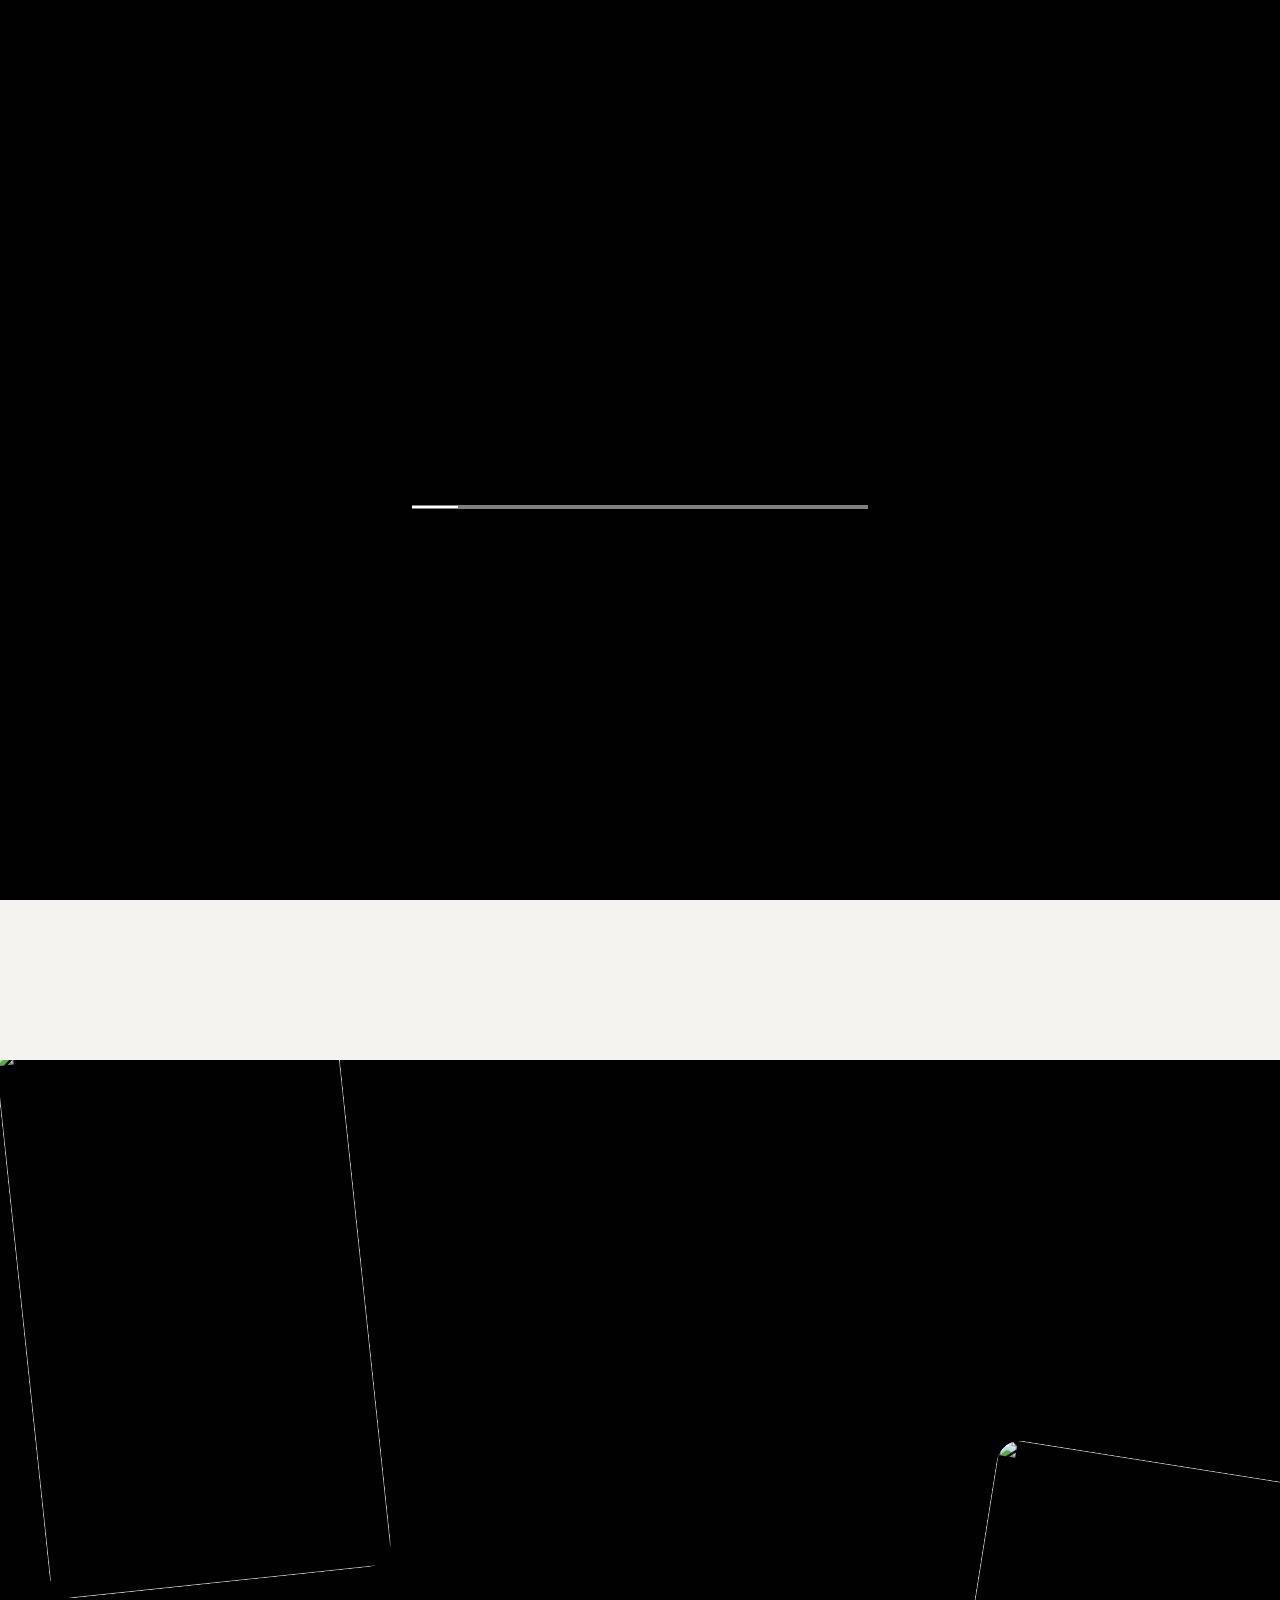
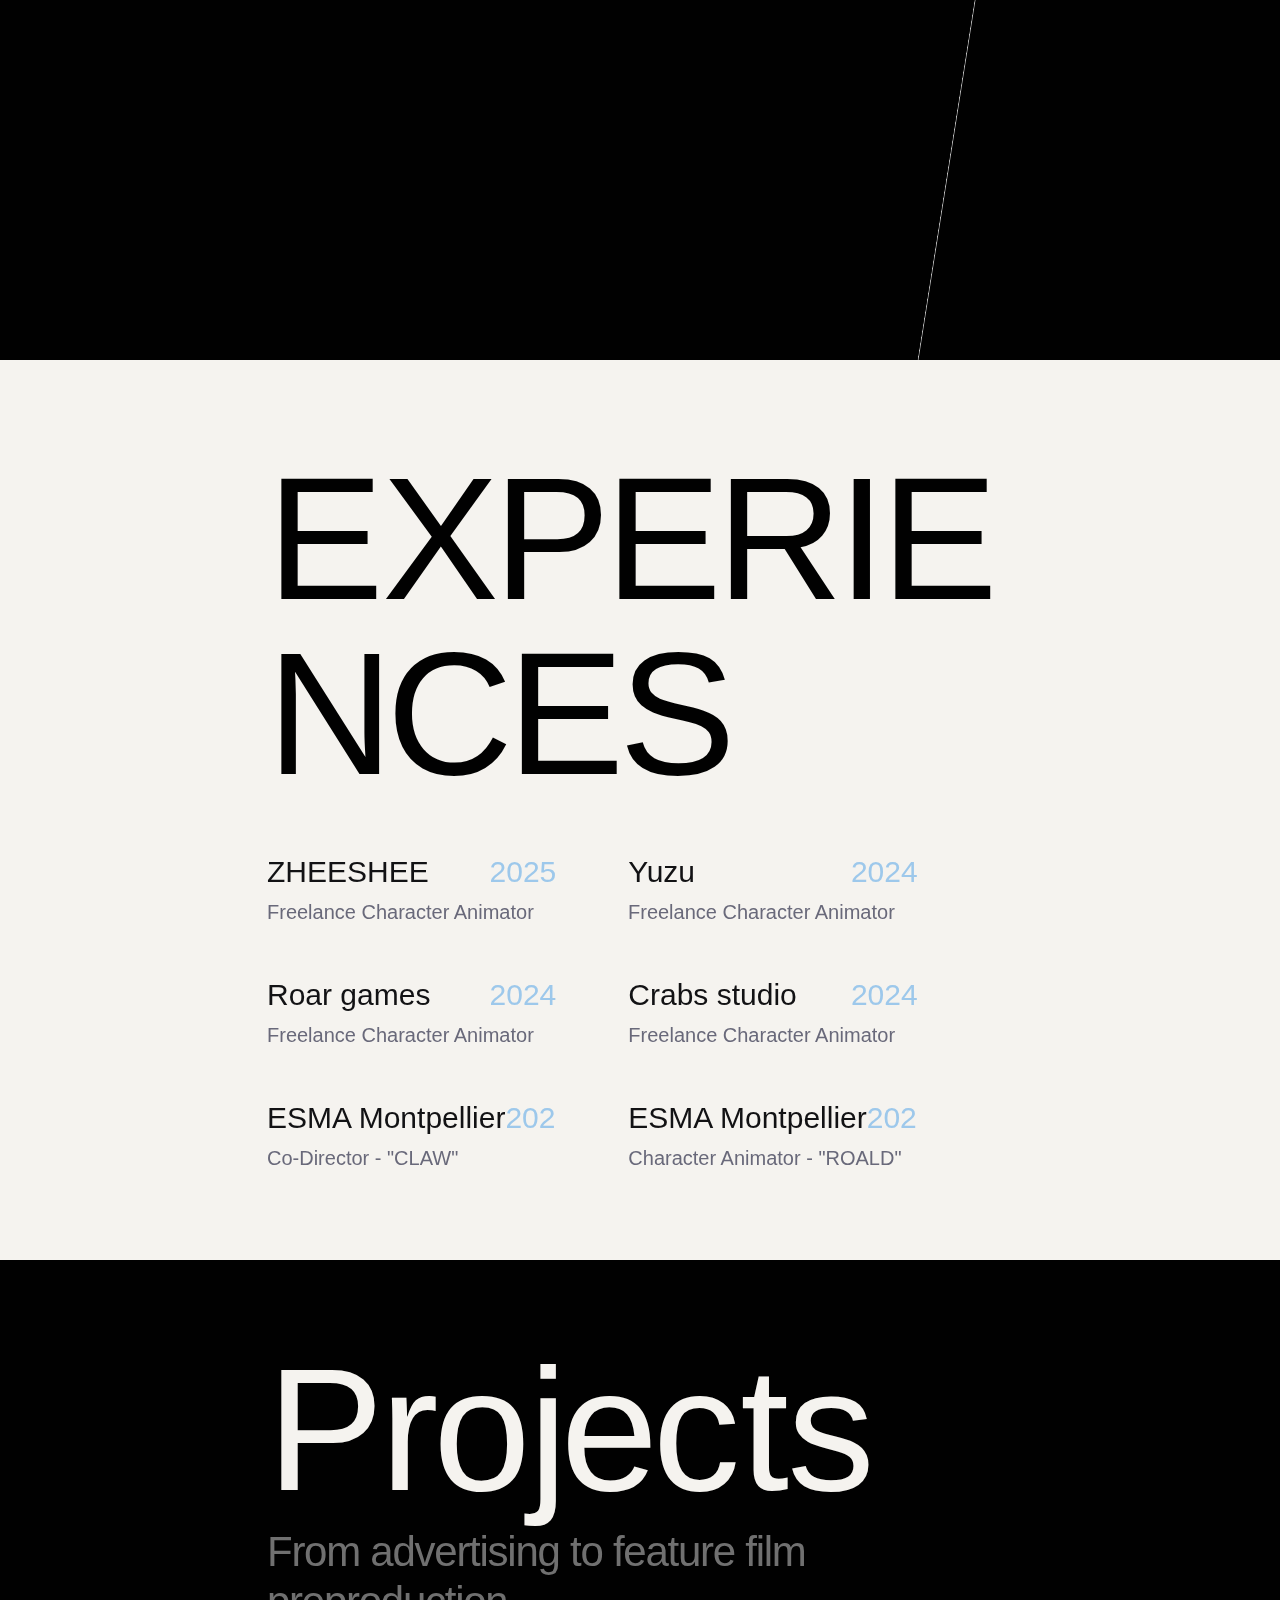
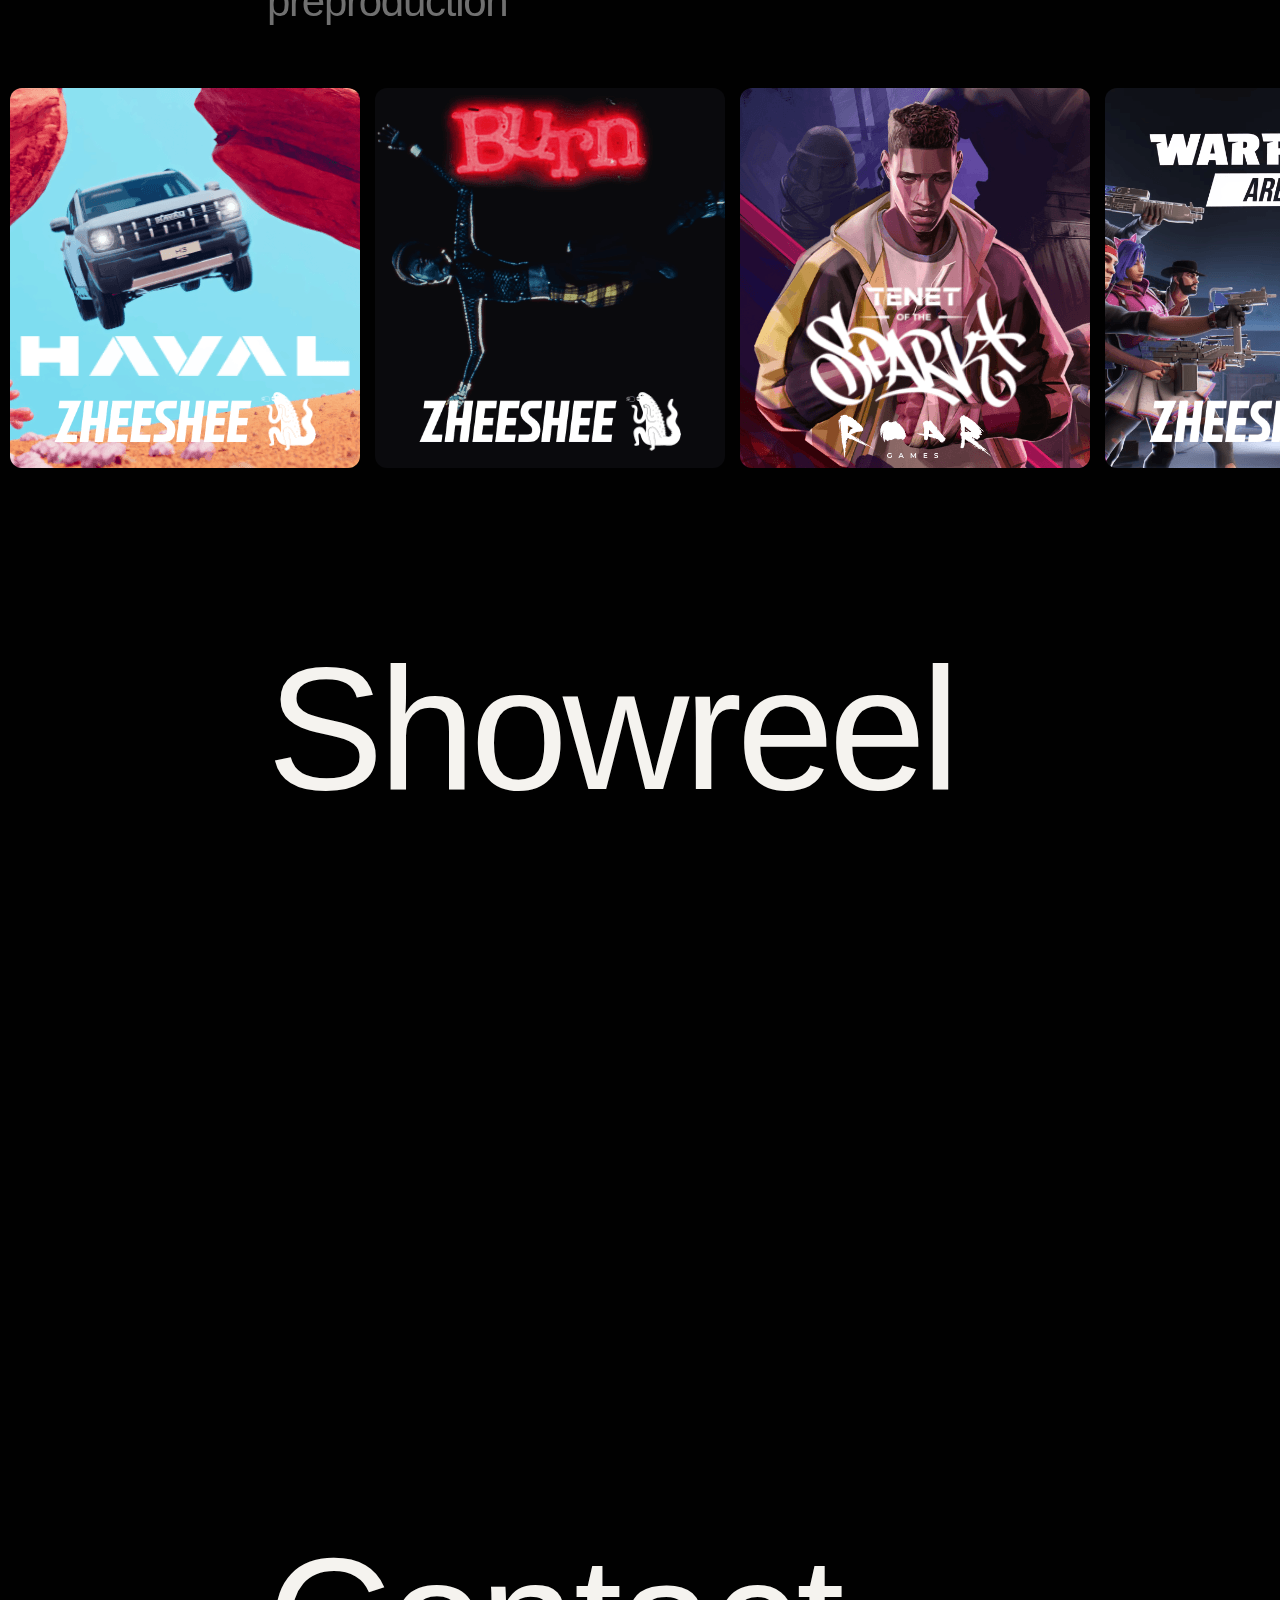
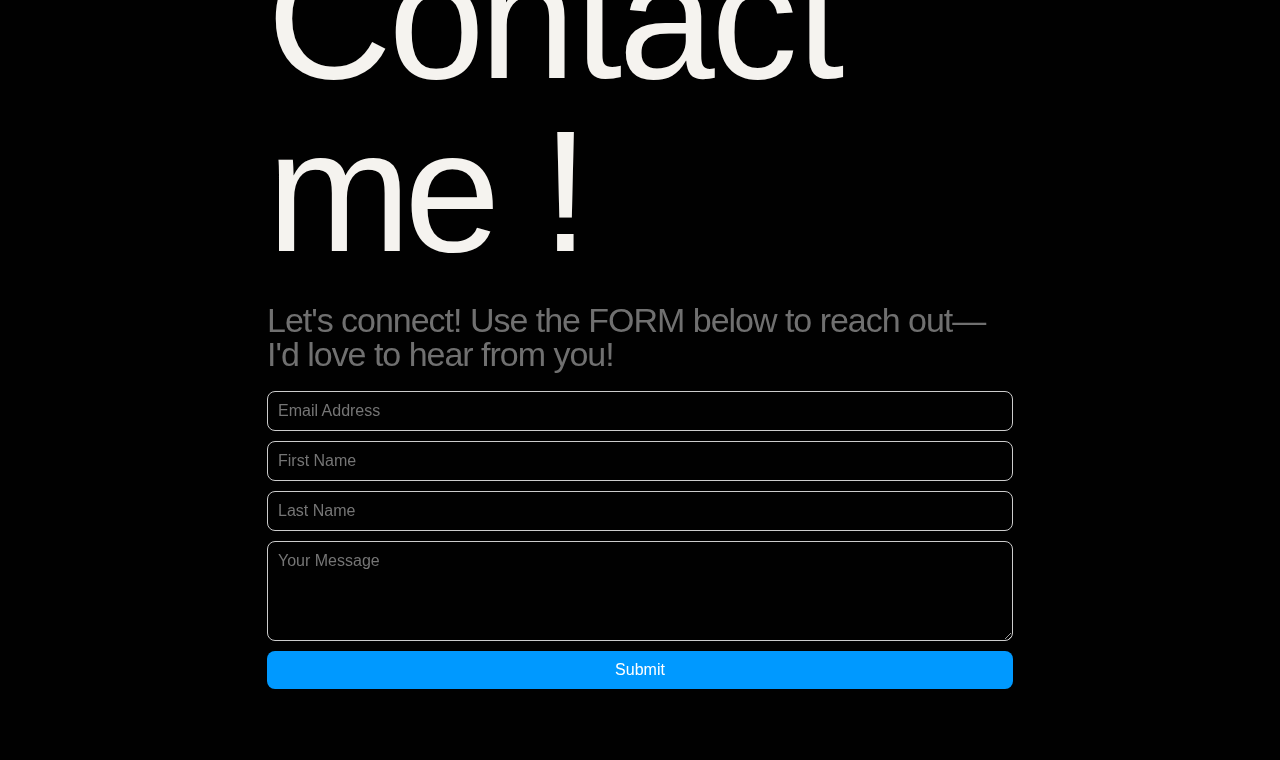
==== commit 8779e2f0: "update" ====
--- a/index.html
+++ b/index.html
@@ -1,22 +1,24 @@
 <!doctype html>
 <!-- ✨ Built with Framer • https://www.framer.com/ -->
-<html lang="en-US">
+<html lang="en">
 
-<!-- Mirrored from lucasferrer.framer.website/ by HTTrack Website Copier/3.x [XR&CO'2014], Thu, 13 Feb 2025 13:35:08 GMT -->
+<!-- Mirrored from lucasferrerportfolio.framer.website/ by HTTrack Website Copier/3.x [XR&CO'2014], Sun, 09 Mar 2025 03:59:01 GMT -->
 <head>
     <meta charset="utf-8">
+    
     
     
     <!-- Start of headStart -->
     
     <!-- End of headStart -->
     <meta name="viewport" content="width=device-width">
-    <meta name="generator" content="Framer 5753dbc">
+    <meta name="generator" content="Framer f7d95e4">
     <title>Lucas FERRER - Character Animator</title>
     <meta name="description" content="A showcase of my work and projects I've contributed to. Explore my achievements and skills. This site also makes it easy to connect with me. Don't hesitate to reach out for collaboration or inquiries.">
-    <meta name="framer-search-index" content="https://framerusercontent.com/sites/6AOBm65ughCKcpMGKtq0F8/searchIndex-V2PWtIaIg07J.json">
+    <meta name="framer-search-index" content="https://framerusercontent.com/sites/K32hKNYtjaZ6eherTbBDL/searchIndex-M0aodJx7kQW2.json">
     <link href="../framerusercontent.com/images/9hy07Q0KyXbonKZBNI7AgPfHMPI.png" rel="icon" media="(prefers-color-scheme: light)">
     <link href="../framerusercontent.com/images/9hy07Q0KyXbonKZBNI7AgPfHMPI.png" rel="icon" media="(prefers-color-scheme: dark)">
+    <link rel="apple-touch-icon" href="../framerusercontent.com/images/NVnpoK5wbAjzkNj65aXdmOBEBY.png">
     <!-- Open Graph / Facebook -->
     <meta property="og:type" content="website">
     <meta property="og:title" content="Lucas FERRER - Character Animator">
@@ -28,38 +30,40 @@
     <meta name="twitter:description" content="A showcase of my work and projects I've contributed to. Explore my achievements and skills. This site also makes it easy to connect with me. Don't hesitate to reach out for collaboration or inquiries.">
     <meta name="twitter:image" content="../framerusercontent.com/images/vw2oOInbu1ZMsobqk0B1YKIWY.png">
     
-    <link href="https://fonts.gstatic.com/" rel="preconnect" crossorigin>
-    <meta name="robots" content="max-image-preview:large"><link rel="canonical" href="index.html"><meta property="og:url" content="index.html"><style data-framer-breakpoint-css>@media(min-width: 1200px){.hidden-72rtr7{display:none!important}}@media(min-width: 810px) and (max-width: 1199px){.hidden-1rkaycs{display:none!important}}@media(max-width: 809px){.hidden-cwk9ej{display:none!important}}</style><style data-framer-css-ssr-minified data-framer-components="framer-lib-cursors-host framer-MHrXg PropertyOverrides framer-vY2ra framer-rquXQ framer-vzmgX framer-rIRDR framer-3p6Kd framer-uNbM4">html,body,#main{margin:0;padding:0;box-sizing:border-box}:root{-webkit-font-smoothing:antialiased;-moz-osx-font-smoothing:grayscale}*{box-sizing:border-box;-webkit-font-smoothing:inherit}h1,h2,h3,h4,h5,h6,p,figure{margin:0}body,input,textarea,select,button{font-size:12px;font-family:sans-serif}body{--token-bd4f146b-5bb2-48ec-b575-554a929c224f: rgb(246, 246, 246);--token-0a16d48b-4774-47f5-a7d2-42cf9fc8fa5e: rgb(235, 235, 235);--token-14d4a0d2-a705-437e-9f74-6289626ce63d: rgb(209, 209, 209);--token-7339bac3-5977-41e7-833c-aff14bfd7c18: rgb(176, 176, 176);--token-2ae623d1-ee1e-4348-a87f-54c3f53bfb05: rgb(136, 136, 136);--token-22ef2901-5463-4e0b-9ee7-a6f93f906662: rgb(109, 109, 109);--token-36f336f6-2d85-45da-9416-44704c1cc688: rgb(93, 93, 93);--token-72c1ea06-a23c-4c86-9f59-4aae7e311218: rgb(79, 79, 79);--token-ed3bd5e5-a955-494b-a76e-b24cbe52de1a: rgb(69, 69, 69);--token-8cbed834-88c8-4e02-a445-a069244ba74b: rgb(61, 61, 61);--token-b70d263d-1800-4995-ad23-679e7b16ba2c: rgb(23, 23, 23);--token-739688ae-2e30-49f3-8b2e-f2ed569d20bd: rgb(250, 250, 250);--token-e84c3ec9-80ba-4ab2-807a-df5f52faedc0: rgb(245, 243, 239);--token-544d33b8-8790-447d-8cea-93f49aadfd94: rgb(16, 16, 16);--token-06d32b72-be71-473a-bfb1-b10a114b0afa: rgb(157, 200, 235)}@media (prefers-color-scheme: dark){body{--token-bd4f146b-5bb2-48ec-b575-554a929c224f: rgb(23, 23, 23);--token-0a16d48b-4774-47f5-a7d2-42cf9fc8fa5e: rgb(32, 32, 32);--token-14d4a0d2-a705-437e-9f74-6289626ce63d: rgb(69, 69, 69);--token-7339bac3-5977-41e7-833c-aff14bfd7c18: rgb(79, 79, 79);--token-2ae623d1-ee1e-4348-a87f-54c3f53bfb05: rgb(93, 93, 93);--token-22ef2901-5463-4e0b-9ee7-a6f93f906662: rgb(109, 109, 109);--token-36f336f6-2d85-45da-9416-44704c1cc688: rgb(136, 136, 136);--token-72c1ea06-a23c-4c86-9f59-4aae7e311218: rgb(176, 176, 176);--token-ed3bd5e5-a955-494b-a76e-b24cbe52de1a: rgb(209, 209, 209);--token-8cbed834-88c8-4e02-a445-a069244ba74b: rgb(231, 231, 231);--token-b70d263d-1800-4995-ad23-679e7b16ba2c: rgb(246, 246, 246);--token-739688ae-2e30-49f3-8b2e-f2ed569d20bd: rgb(3, 7, 18)}}#__framer-badge-container{position:fixed;bottom:0;padding:20px;width:100%;display:flex;justify-content:right;pointer-events:none;z-index:314159}.__framer-badge{pointer-events:auto}@font-face{font-family:DM Sans;font-style:normal;font-weight:700;font-display:swap;src:url(https://fonts.gstatic.com/s/dmsans/v15/rP2tp2ywxg089UriI5-g4vlH9VoD8CmcqZG40F9JadbnoEwARZtRR232VGM.woff2) format("woff2");unicode-range:U+0100-02BA,U+02BD-02C5,U+02C7-02CC,U+02CE-02D7,U+02DD-02FF,U+0304,U+0308,U+0329,U+1D00-1DBF,U+1E00-1E9F,U+1EF2-1EFF,U+2020,U+20A0-20AB,U+20AD-20C0,U+2113,U+2C60-2C7F,U+A720-A7FF}@font-face{font-family:DM Sans;font-style:normal;font-weight:700;font-display:swap;src:url(https://fonts.gstatic.com/s/dmsans/v15/rP2tp2ywxg089UriI5-g4vlH9VoD8CmcqZG40F9JadbnoEwARZtRSW32.woff2) format("woff2");unicode-range:U+0000-00FF,U+0131,U+0152-0153,U+02BB-02BC,U+02C6,U+02DA,U+02DC,U+0304,U+0308,U+0329,U+2000-206F,U+20AC,U+2122,U+2191,U+2193,U+2212,U+2215,U+FEFF,U+FFFD}@font-face{font-family:"Neue Haas Grotesk Display Pro 65 Medium";src:url(https://framerusercontent.com/assets/GOW5fAs7vHkKuMlMQBmQpkLcM.woff2);font-display:swap}@font-face{font-family:"Neue Haas Grotesk Display Pro 75 Bold";src:url(https://framerusercontent.com/assets/ml8WBou3qLRVFQzTmsYLrcQlG3s.woff2);font-display:swap}@font-face{font-family:"Neue Haas Grotesk Display Pro 55 Roman";src:url(https://framerusercontent.com/assets/tmLwqa5rh55YXw6gAs9GB7y6CY.woff2);font-display:swap}@font-face{font-family:Inter;src:url(https://framerusercontent.com/assets/5vvr9Vy74if2I6bQbJvbw7SY1pQ.woff2);font-display:swap;font-style:normal;font-weight:400;unicode-range:U+0460-052F,U+1C80-1C88,U+20B4,U+2DE0-2DFF,U+A640-A69F,U+FE2E-FE2F}@font-face{font-family:Inter;src:url(https://framerusercontent.com/assets/EOr0mi4hNtlgWNn9if640EZzXCo.woff2);font-display:swap;font-style:normal;font-weight:400;unicode-range:U+0301,U+0400-045F,U+0490-0491,U+04B0-04B1,U+2116}@font-face{font-family:Inter;src:url(https://framerusercontent.com/assets/Y9k9QrlZAqio88Klkmbd8VoMQc.woff2);font-display:swap;font-style:normal;font-weight:400;unicode-range:U+1F00-1FFF}@font-face{font-family:Inter;src:url(https://framerusercontent.com/assets/OYrD2tBIBPvoJXiIHnLoOXnY9M.woff2);font-display:swap;font-style:normal;font-weight:400;unicode-range:U+0370-03FF}@font-face{font-family:Inter;src:url(https://framerusercontent.com/assets/JeYwfuaPfZHQhEG8U5gtPDZ7WQ.woff2);font-display:swap;font-style:normal;font-weight:400;unicode-range:U+0100-024F,U+0259,U+1E00-1EFF,U+2020,U+20A0-20AB,U+20AD-20CF,U+2113,U+2C60-2C7F,U+A720-A7FF}@font-face{font-family:Inter;src:url(https://framerusercontent.com/assets/vQyevYAyHtARFwPqUzQGpnDs.woff2);font-display:swap;font-style:normal;font-weight:400;unicode-range:U+0000-00FF,U+0131,U+0152-0153,U+02BB-02BC,U+02C6,U+02DA,U+02DC,U+2000-206F,U+2074,U+20AC,U+2122,U+2191,U+2193,U+2212,U+2215,U+FEFF,U+FFFD}@font-face{font-family:Inter;src:url(https://framerusercontent.com/assets/b6Y37FthZeALduNqHicBT6FutY.woff2);font-display:swap;font-style:normal;font-weight:400;unicode-range:U+0102-0103,U+0110-0111,U+0128-0129,U+0168-0169,U+01A0-01A1,U+01AF-01B0,U+1EA0-1EF9,U+20AB}@font-face{font-family:Inter;src:url(https://framerusercontent.com/assets/mkY5Sgyq51ik0AMrSBwhm9DJg.woff2);font-display:block;font-style:normal;font-weight:900;unicode-range:U+0460-052F,U+1C80-1C88,U+20B4,U+2DE0-2DFF,U+A640-A69F,U+FE2E-FE2F}@font-face{font-family:Inter;src:url(https://framerusercontent.com/assets/X5hj6qzcHUYv7h1390c8Rhm6550.woff2);font-display:block;font-style:normal;font-weight:900;unicode-range:U+0301,U+0400-045F,U+0490-0491,U+04B0-04B1,U+2116}@font-face{font-family:Inter;src:url(https://framerusercontent.com/assets/gQhNpS3tN86g8RcVKYUUaKt2oMQ.woff2);font-display:block;font-style:normal;font-weight:900;unicode-range:U+1F00-1FFF}@font-face{font-family:Inter;src:url(https://framerusercontent.com/assets/cugnVhSraaRyANCaUtI5FV17wk.woff2);font-display:block;font-style:normal;font-weight:900;unicode-range:U+0370-03FF}@font-face{font-family:Inter;src:url(https://framerusercontent.com/assets/5HcVoGak8k5agFJSaKa4floXVu0.woff2);font-display:block;font-style:normal;font-weight:900;unicode-range:U+0100-024F,U+0259,U+1E00-1EFF,U+2020,U+20A0-20AB,U+20AD-20CF,U+2113,U+2C60-2C7F,U+A720-A7FF}@font-face{font-family:Inter;src:url(https://framerusercontent.com/assets/jn4BtSPLlS0NDp1KiFAtFKiiY0o.woff2);font-display:block;font-style:normal;font-weight:900;unicode-range:U+0000-00FF,U+0131,U+0152-0153,U+02BB-02BC,U+02C6,U+02DA,U+02DC,U+2000-206F,U+2074,U+20AC,U+2122,U+2191,U+2193,U+2212,U+2215,U+FEFF,U+FFFD}@font-face{font-family:Inter;src:url(https://framerusercontent.com/assets/P2Bw01CtL0b9wqygO0sSVogWbo.woff2);font-display:block;font-style:normal;font-weight:900;unicode-range:U+0102-0103,U+0110-0111,U+0128-0129,U+0168-0169,U+01A0-01A1,U+01AF-01B0,U+1EA0-1EF9,U+20AB}@font-face{font-family:Inter;src:url(https://framerusercontent.com/assets/05KsVHGDmqXSBXM4yRZ65P8i0s.woff2);font-display:block;font-style:italic;font-weight:900;unicode-range:U+0460-052F,U+1C80-1C88,U+20B4,U+2DE0-2DFF,U+A640-A69F,U+FE2E-FE2F}@font-face{font-family:Inter;src:url(https://framerusercontent.com/assets/ky8ovPukK4dJ1Pxq74qGhOqCYI.woff2);font-display:block;font-style:italic;font-weight:900;unicode-range:U+0301,U+0400-045F,U+0490-0491,U+04B0-04B1,U+2116}@font-face{font-family:Inter;src:url(https://framerusercontent.com/assets/vvNSqIj42qeQ2bvCRBIWKHscrc.woff2);font-display:block;font-style:italic;font-weight:900;unicode-range:U+1F00-1FFF}@font-face{font-family:Inter;src:url(https://framerusercontent.com/assets/3ZmXbBKToJifDV9gwcifVd1tEY.woff2);font-display:block;font-style:italic;font-weight:900;unicode-range:U+0370-03FF}@font-face{font-family:Inter;src:url(https://framerusercontent.com/assets/FNfhX3dt4ChuLJq2PwdlxHO7PU.woff2);font-display:block;font-style:italic;font-weight:900;unicode-range:U+0100-024F,U+0259,U+1E00-1EFF,U+2020,U+20A0-20AB,U+20AD-20CF,U+2113,U+2C60-2C7F,U+A720-A7FF}@font-face{font-family:Inter;src:url(https://framerusercontent.com/assets/g0c8vEViiXNlKAgI4Ymmk3Ig.woff2);font-display:block;font-style:italic;font-weight:900;unicode-range:U+0000-00FF,U+0131,U+0152-0153,U+02BB-02BC,U+02C6,U+02DA,U+02DC,U+2000-206F,U+2074,U+20AC,U+2122,U+2191,U+2193,U+2212,U+2215,U+FEFF,U+FFFD}@font-face{font-family:Inter;src:url(https://framerusercontent.com/assets/efTfQcBJ53kM2pB1hezSZ3RDUFs.woff2);font-display:block;font-style:italic;font-weight:900;unicode-range:U+0102-0103,U+0110-0111,U+0128-0129,U+0168-0169,U+01A0-01A1,U+01AF-01B0,U+1EA0-1EF9,U+20AB}@font-face{font-family:Inter;src:url(https://framerusercontent.com/assets/H89BbHkbHDzlxZzxi8uPzTsp90.woff2);font-display:swap;font-style:italic;font-weight:700;unicode-range:U+0460-052F,U+1C80-1C88,U+20B4,U+2DE0-2DFF,U+A640-A69F,U+FE2E-FE2F}@font-face{font-family:Inter;src:url(https://framerusercontent.com/assets/u6gJwDuwB143kpNK1T1MDKDWkMc.woff2);font-display:swap;font-style:italic;font-weight:700;unicode-range:U+0301,U+0400-045F,U+0490-0491,U+04B0-04B1,U+2116}@font-face{font-family:Inter;src:url(https://framerusercontent.com/assets/43sJ6MfOPh1LCJt46OvyDuSbA6o.woff2);font-display:swap;font-style:italic;font-weight:700;unicode-range:U+1F00-1FFF}@font-face{font-family:Inter;src:url(https://framerusercontent.com/assets/wccHG0r4gBDAIRhfHiOlq6oEkqw.woff2);font-display:swap;font-style:italic;font-weight:700;unicode-range:U+0370-03FF}@font-face{font-family:Inter;src:url(https://framerusercontent.com/assets/WZ367JPwf9bRW6LdTHN8rXgSjw.woff2);font-display:swap;font-style:italic;font-weight:700;unicode-range:U+0100-024F,U+0259,U+1E00-1EFF,U+2020,U+20A0-20AB,U+20AD-20CF,U+2113,U+2C60-2C7F,U+A720-A7FF}@font-face{font-family:Inter;src:url(https://framerusercontent.com/assets/QxmhnWTzLtyjIiZcfaLIJ8EFBXU.woff2);font-display:swap;font-style:italic;font-weight:700;unicode-range:U+0000-00FF,U+0131,U+0152-0153,U+02BB-02BC,U+02C6,U+02DA,U+02DC,U+2000-206F,U+2074,U+20AC,U+2122,U+2191,U+2193,U+2212,U+2215,U+FEFF,U+FFFD}@font-face{font-family:Inter;src:url(https://framerusercontent.com/assets/2A4Xx7CngadFGlVV4xrO06OBHY.woff2);font-display:swap;font-style:italic;font-weight:700;unicode-range:U+0102-0103,U+0110-0111,U+0128-0129,U+0168-0169,U+01A0-01A1,U+01AF-01B0,U+1EA0-1EF9,U+20AB}@font-face{font-family:Inter;src:url(https://framerusercontent.com/assets/DpPBYI0sL4fYLgAkX8KXOPVt7c.woff2);font-display:swap;font-style:normal;font-weight:700;unicode-range:U+0460-052F,U+1C80-1C88,U+20B4,U+2DE0-2DFF,U+A640-A69F,U+FE2E-FE2F}@font-face{font-family:Inter;src:url(https://framerusercontent.com/assets/4RAEQdEOrcnDkhHiiCbJOw92Lk.woff2);font-display:swap;font-style:normal;font-weight:700;unicode-range:U+0301,U+0400-045F,U+0490-0491,U+04B0-04B1,U+2116}@font-face{font-family:Inter;src:url(https://framerusercontent.com/assets/1K3W8DizY3v4emK8Mb08YHxTbs.woff2);font-display:swap;font-style:normal;font-weight:700;unicode-range:U+1F00-1FFF}@font-face{font-family:Inter;src:url(https://framerusercontent.com/assets/tUSCtfYVM1I1IchuyCwz9gDdQ.woff2);font-display:swap;font-style:normal;font-weight:700;unicode-range:U+0370-03FF}@font-face{font-family:Inter;src:url(https://framerusercontent.com/assets/VgYFWiwsAC5OYxAycRXXvhze58.woff2);font-display:swap;font-style:normal;font-weight:700;unicode-range:U+0100-024F,U+0259,U+1E00-1EFF,U+2020,U+20A0-20AB,U+20AD-20CF,U+2113,U+2C60-2C7F,U+A720-A7FF}@font-face{font-family:Inter;src:url(https://framerusercontent.com/assets/DXD0Q7LSl7HEvDzucnyLnGBHM.woff2);font-display:swap;font-style:normal;font-weight:700;unicode-range:U+0000-00FF,U+0131,U+0152-0153,U+02BB-02BC,U+02C6,U+02DA,U+02DC,U+2000-206F,U+2074,U+20AC,U+2122,U+2191,U+2193,U+2212,U+2215,U+FEFF,U+FFFD}@font-face{font-family:Inter;src:url(https://framerusercontent.com/assets/GIryZETIX4IFypco5pYZONKhJIo.woff2);font-display:swap;font-style:normal;font-weight:700;unicode-range:U+0102-0103,U+0110-0111,U+0128-0129,U+0168-0169,U+01A0-01A1,U+01AF-01B0,U+1EA0-1EF9,U+20AB}@font-face{font-family:Inter;src:url(https://framerusercontent.com/assets/CfMzU8w2e7tHgF4T4rATMPuWosA.woff2);font-display:swap;font-style:italic;font-weight:400;unicode-range:U+0460-052F,U+1C80-1C88,U+20B4,U+2DE0-2DFF,U+A640-A69F,U+FE2E-FE2F}@font-face{font-family:Inter;src:url(https://framerusercontent.com/assets/867QObYax8ANsfX4TGEVU9YiCM.woff2);font-display:swap;font-style:italic;font-weight:400;unicode-range:U+0301,U+0400-045F,U+0490-0491,U+04B0-04B1,U+2116}@font-face{font-family:Inter;src:url(https://framerusercontent.com/assets/Oyn2ZbENFdnW7mt2Lzjk1h9Zb9k.woff2);font-display:swap;font-style:italic;font-weight:400;unicode-range:U+1F00-1FFF}@font-face{font-family:Inter;src:url(https://framerusercontent.com/assets/cdAe8hgZ1cMyLu9g005pAW3xMo.woff2);font-display:swap;font-style:italic;font-weight:400;unicode-range:U+0370-03FF}@font-face{font-family:Inter;src:url(https://framerusercontent.com/assets/DOfvtmE1UplCq161m6Hj8CSQYg.woff2);font-display:swap;font-style:italic;font-weight:400;unicode-range:U+0100-024F,U+0259,U+1E00-1EFF,U+2020,U+20A0-20AB,U+20AD-20CF,U+2113,U+2C60-2C7F,U+A720-A7FF}@font-face{font-family:Inter;src:url(https://framerusercontent.com/assets/vFzuJY0c65av44uhEKB6vyjFMg.woff2);font-display:swap;font-style:italic;font-weight:400;unicode-range:U+0000-00FF,U+0131,U+0152-0153,U+02BB-02BC,U+02C6,U+02DA,U+02DC,U+2000-206F,U+2074,U+20AC,U+2122,U+2191,U+2193,U+2212,U+2215,U+FEFF,U+FFFD}@font-face{font-family:Inter;src:url(https://framerusercontent.com/assets/tKtBcDnBMevsEEJKdNGhhkLzYo.woff2);font-display:swap;font-style:italic;font-weight:400;unicode-range:U+0102-0103,U+0110-0111,U+0128-0129,U+0168-0169,U+01A0-01A1,U+01AF-01B0,U+1EA0-1EF9,U+20AB}@font-face{font-family:Inter;src:url(https://framerusercontent.com/assets/5A3Ce6C9YYmCjpQx9M4inSaKU.woff2);font-display:swap;font-style:normal;font-weight:500;unicode-range:U+0460-052F,U+1C80-1C88,U+20B4,U+2DE0-2DFF,U+A640-A69F,U+FE2E-FE2F}@font-face{font-family:Inter;src:url(https://framerusercontent.com/assets/Qx95Xyt0Ka3SGhinnbXIGpEIyP4.woff2);font-display:swap;font-style:normal;font-weight:500;unicode-range:U+0301,U+0400-045F,U+0490-0491,U+04B0-04B1,U+2116}@font-face{font-family:Inter;src:url(https://framerusercontent.com/assets/6mJuEAguuIuMog10gGvH5d3cl8.woff2);font-display:swap;font-style:normal;font-weight:500;unicode-range:U+1F00-1FFF}@font-face{font-family:Inter;src:url(https://framerusercontent.com/assets/xYYWaj7wCU5zSQH0eXvSaS19wo.woff2);font-display:swap;font-style:normal;font-weight:500;unicode-range:U+0370-03FF}@font-face{font-family:Inter;src:url(https://framerusercontent.com/assets/otTaNuNpVK4RbdlT7zDDdKvQBA.woff2);font-display:swap;font-style:normal;font-weight:500;unicode-range:U+0100-024F,U+0259,U+1E00-1EFF,U+2020,U+20A0-20AB,U+20AD-20CF,U+2113,U+2C60-2C7F,U+A720-A7FF}@font-face{font-family:Inter;src:url(https://framerusercontent.com/assets/d3tHnaQIAeqiE5hGcRw4mmgWYU.woff2);font-display:swap;font-style:normal;font-weight:500;unicode-range:U+0000-00FF,U+0131,U+0152-0153,U+02BB-02BC,U+02C6,U+02DA,U+02DC,U+2000-206F,U+2074,U+20AC,U+2122,U+2191,U+2193,U+2212,U+2215,U+FEFF,U+FFFD}@font-face{font-family:Inter;src:url(https://framerusercontent.com/assets/DolVirEGb34pEXEp8t8FQBSK4.woff2);font-display:swap;font-style:normal;font-weight:500;unicode-range:U+0102-0103,U+0110-0111,U+0128-0129,U+0168-0169,U+01A0-01A1,U+01AF-01B0,U+1EA0-1EF9,U+20AB}@font-face{font-family:DM Sans Placeholder;src:local("Arial");ascent-override:94.35%;descent-override:29.49%;line-gap-override:0%;size-adjust:105.14%}@font-face{font-family:"Neue Haas Grotesk Display Pro 65 Medium Placeholder";src:local("Arial");ascent-override:83.82%;descent-override:18.65%;line-gap-override:20.49%;size-adjust:97.59%}@font-face{font-family:"Neue Haas Grotesk Display Pro 75 Bold Placeholder";src:local("Arial");ascent-override:81%;descent-override:18.02%;line-gap-override:19.8%;size-adjust:100.99%}@font-face{font-family:"Neue Haas Grotesk Display Pro 55 Roman Placeholder";src:local("Arial");ascent-override:87.46%;descent-override:19.46%;line-gap-override:21.38%;size-adjust:93.53%}@font-face{font-family:Inter Placeholder;src:local("Arial");ascent-override:89.79%;descent-override:22.36%;line-gap-override:0%;size-adjust:107.89%}body{--framer-will-change-override: none}@supports (background: -webkit-named-image(i)) and (not (grid-template-rows: subgrid)){body{--framer-will-change-override: transform}}[data-framer-component-type]{position:absolute}[data-framer-component-type=Text]{cursor:inherit}[data-framer-component-text-autosized] *{white-space:pre}[data-framer-component-type=Text]>*{text-align:var(--framer-text-alignment, start)}[data-framer-component-type=Text] span span,[data-framer-component-type=Text] p span,[data-framer-component-type=Text] h1 span,[data-framer-component-type=Text] h2 span,[data-framer-component-type=Text] h3 span,[data-framer-component-type=Text] h4 span,[data-framer-component-type=Text] h5 span,[data-framer-component-type=Text] h6 span{display:block}[data-framer-component-type=Text] span span span,[data-framer-component-type=Text] p span span,[data-framer-component-type=Text] h1 span span,[data-framer-component-type=Text] h2 span span,[data-framer-component-type=Text] h3 span span,[data-framer-component-type=Text] h4 span span,[data-framer-component-type=Text] h5 span span,[data-framer-component-type=Text] h6 span span{display:unset}[data-framer-component-type=Text] div div span,[data-framer-component-type=Text] a div span,[data-framer-component-type=Text] span span span,[data-framer-component-type=Text] p span span,[data-framer-component-type=Text] h1 span span,[data-framer-component-type=Text] h2 span span,[data-framer-component-type=Text] h3 span span,[data-framer-component-type=Text] h4 span span,[data-framer-component-type=Text] h5 span span,[data-framer-component-type=Text] h6 span span,[data-framer-component-type=Text] a{font-family:var(--font-family);font-style:var(--font-style);font-weight:min(calc(var(--framer-font-weight-increase, 0) + var(--font-weight, 400)),900);color:var(--text-color);letter-spacing:var(--letter-spacing);font-size:var(--font-size);text-transform:var(--text-transform);text-decoration:var(--text-decoration);line-height:var(--line-height)}[data-framer-component-type=Text] div div span,[data-framer-component-type=Text] a div span,[data-framer-component-type=Text] span span span,[data-framer-component-type=Text] p span span,[data-framer-component-type=Text] h1 span span,[data-framer-component-type=Text] h2 span span,[data-framer-component-type=Text] h3 span span,[data-framer-component-type=Text] h4 span span,[data-framer-component-type=Text] h5 span span,[data-framer-component-type=Text] h6 span span,[data-framer-component-type=Text] a{--font-family: var(--framer-font-family);--font-style: var(--framer-font-style);--font-weight: var(--framer-font-weight);--text-color: var(--framer-text-color);--letter-spacing: var(--framer-letter-spacing);--font-size: var(--framer-font-size);--text-transform: var(--framer-text-transform);--text-decoration: var(--framer-text-decoration);--line-height: var(--framer-line-height)}[data-framer-component-type=Text] a,[data-framer-component-type=Text] a div span,[data-framer-component-type=Text] a span span span,[data-framer-component-type=Text] a p span span,[data-framer-component-type=Text] a h1 span span,[data-framer-component-type=Text] a h2 span span,[data-framer-component-type=Text] a h3 span span,[data-framer-component-type=Text] a h4 span span,[data-framer-component-type=Text] a h5 span span,[data-framer-component-type=Text] a h6 span span{--font-family: var(--framer-link-font-family, var(--framer-font-family));--font-style: var(--framer-link-font-style, var(--framer-font-style));--font-weight: var(--framer-link-font-weight, var(--framer-font-weight));--text-color: var(--framer-link-text-color, var(--framer-text-color));--font-size: var(--framer-link-font-size, var(--framer-font-size));--text-transform: var(--framer-link-text-transform, var(--framer-text-transform));--text-decoration: var(--framer-link-text-decoration, var(--framer-text-decoration))}[data-framer-component-type=Text] a:hover,[data-framer-component-type=Text] a div span:hover,[data-framer-component-type=Text] a span span span:hover,[data-framer-component-type=Text] a p span span:hover,[data-framer-component-type=Text] a h1 span span:hover,[data-framer-component-type=Text] a h2 span span:hover,[data-framer-component-type=Text] a h3 span span:hover,[data-framer-component-type=Text] a h4 span span:hover,[data-framer-component-type=Text] a h5 span span:hover,[data-framer-component-type=Text] a h6 span span:hover{--font-family: var(--framer-link-hover-font-family, var(--framer-link-font-family, var(--framer-font-family)));--font-style: var(--framer-link-hover-font-style, var(--framer-link-font-style, var(--framer-font-style)));--font-weight: var(--framer-link-hover-font-weight, var(--framer-link-font-weight, var(--framer-font-weight)));--text-color: var(--framer-link-hover-text-color, var(--framer-link-text-color, var(--framer-text-color)));--font-size: var(--framer-link-hover-font-size, var(--framer-link-font-size, var(--framer-font-size)));--text-transform: var(--framer-link-hover-text-transform, var(--framer-link-text-transform, var(--framer-text-transform)));--text-decoration: var(--framer-link-hover-text-decoration, var(--framer-link-text-decoration, var(--framer-text-decoration)))}[data-framer-component-type=Text].isCurrent a,[data-framer-component-type=Text].isCurrent a div span,[data-framer-component-type=Text].isCurrent a span span span,[data-framer-component-type=Text].isCurrent a p span span,[data-framer-component-type=Text].isCurrent a h1 span span,[data-framer-component-type=Text].isCurrent a h2 span span,[data-framer-component-type=Text].isCurrent a h3 span span,[data-framer-component-type=Text].isCurrent a h4 span span,[data-framer-component-type=Text].isCurrent a h5 span span,[data-framer-component-type=Text].isCurrent a h6 span span{--font-family: var(--framer-link-current-font-family, var(--framer-link-font-family, var(--framer-font-family)));--font-style: var(--framer-link-current-font-style, var(--framer-link-font-style, var(--framer-font-style)));--font-weight: var(--framer-link-current-font-weight, var(--framer-link-font-weight, var(--framer-font-weight)));--text-color: var(--framer-link-current-text-color, var(--framer-link-text-color, var(--framer-text-color)));--font-size: var(--framer-link-current-font-size, var(--framer-link-font-size, var(--framer-font-size)));--text-transform: var(--framer-link-current-text-transform, var(--framer-link-text-transform, var(--framer-text-transform)));--text-decoration: var(--framer-link-current-text-decoration, var(--framer-link-text-decoration, var(--framer-text-decoration)))}p.framer-text,div.framer-text,h1.framer-text,h2.framer-text,h3.framer-text,h4.framer-text,h5.framer-text,h6.framer-text,ol.framer-text,ul.framer-text{margin:0;padding:0}p.framer-text,div.framer-text,h1.framer-text,h2.framer-text,h3.framer-text,h4.framer-text,h5.framer-text,h6.framer-text,li.framer-text,ol.framer-text,ul.framer-text,span.framer-text:not([data-text-fill]){font-family:var(--framer-blockquote-font-family, var(--framer-font-family, Inter, Inter Placeholder, sans-serif));font-style:var(--framer-blockquote-font-style, var(--framer-font-style, normal));font-weight:var(--framer-blockquote-font-weight, var(--framer-font-weight, 400));color:var(--framer-blockquote-text-color, var(--framer-text-color, #000));font-size:calc(var(--framer-blockquote-font-size, var(--framer-font-size, 16px)) * var(--framer-font-size-scale, 1));letter-spacing:var(--framer-blockquote-letter-spacing, var(--framer-letter-spacing, 0));text-transform:var(--framer-blockquote-text-transform, var(--framer-text-transform, none));text-decoration:var(--framer-blockquote-text-decoration, var(--framer-text-decoration, none));line-height:var(--framer-blockquote-line-height, var(--framer-line-height, 1.2em));text-align:var(--framer-blockquote-text-alignment, var(--framer-text-alignment, start));-webkit-text-stroke-width:var(--framer-text-stroke-width, initial);-webkit-text-stroke-color:var(--framer-text-stroke-color, initial);-moz-font-feature-settings:var(--framer-font-open-type-features, initial);-webkit-font-feature-settings:var(--framer-font-open-type-features, initial);font-feature-settings:var(--framer-font-open-type-features, initial);font-variation-settings:var(--framer-font-variation-axes, normal);text-wrap:var(--framer-text-wrap-override, var(--framer-text-wrap))}.framer-fit-text .framer-text{white-space:nowrap;white-space-collapse:preserve}strong.framer-text{font-family:var(--framer-blockquote-font-family-bold, var(--framer-font-family-bold));font-style:var(--framer-blockquote-font-style-bold, var(--framer-font-style-bold));font-weight:var(--framer-blockquote-font-weight-bold, var(--framer-font-weight-bold, bolder));font-variation-settings:var(--framer-blockquote-font-variation-axes-bold, var(--framer-font-variation-axes-bold))}em.framer-text{font-family:var(--framer-blockquote-font-family-italic, var(--framer-font-family-italic));font-style:var(--framer-blockquote-font-style-italic, var(--framer-font-style-italic, italic));font-weight:var(--framer-blockquote-font-weight-italic, var(--framer-font-weight-italic));font-variation-settings:var(--framer-blockquote-font-variation-axes-italic, var(--framer-font-variation-axes-italic))}em.framer-text>strong.framer-text{font-family:var(--framer-blockquote-font-family-bold-italic, var(--framer-font-family-bold-italic));font-style:var(--framer-blockquote-font-style-bold-italic, var(--framer-font-style-bold-italic, italic));font-weight:var(--framer-blockquote-font-weight-bold-italic, var(--framer-font-weight-bold-italic, bolder));font-variation-settings:var(--framer-blockquote-font-variation-axes-bold-italic, var(--framer-font-variation-axes-bold-italic))}p.framer-text:not(:first-child),div.framer-text:not(:first-child),h1.framer-text:not(:first-child),h2.framer-text:not(:first-child),h3.framer-text:not(:first-child),h4.framer-text:not(:first-child),h5.framer-text:not(:first-child),h6.framer-text:not(:first-child),ol.framer-text:not(:first-child),ul.framer-text:not(:first-child),blockquote.framer-text:not(:first-child),.framer-image.framer-text:not(:first-child){margin-top:var(--framer-blockquote-paragraph-spacing, var(--framer-paragraph-spacing, 0))}li.framer-text>ul.framer-text:nth-child(2),li.framer-text>ol.framer-text:nth-child(2){margin-top:0}.framer-text[data-text-fill]{display:inline-block;background-clip:text;-webkit-background-clip:text;-webkit-text-fill-color:transparent;padding:max(0em,calc(calc(1.3em - var(--framer-blockquote-line-height, var(--framer-line-height, 1.3em))) / 2));margin:min(0em,calc(calc(1.3em - var(--framer-blockquote-line-height, var(--framer-line-height, 1.3em))) / -2))}code.framer-text,code.framer-text span.framer-text:not([data-text-fill]){font-family:var(--framer-code-font-family, var(--framer-font-family, Inter, Inter Placeholder, sans-serif));font-style:var(--framer-blockquote-font-style, var(--framer-code-font-style, var(--framer-font-style, normal)));font-weight:var(--framer-blockquote-font-weight, var(--framer-code-font-weight, var(--framer-font-weight, 400)));color:var(--framer-blockquote-text-color, var(--framer-code-text-color, var(--framer-text-color, #000)));font-size:calc(var(--framer-blockquote-font-size, var(--framer-font-size, 16px)) * var(--framer-font-size-scale, 1));letter-spacing:var(--framer-blockquote-letter-spacing, var(--framer-letter-spacing, 0));line-height:var(--framer-blockquote-line-height, var(--framer-line-height, 1.2em))}blockquote.framer-text{margin-block-start:initial;margin-block-end:initial;margin-inline-start:initial;margin-inline-end:initial;unicode-bidi:initial}a.framer-text,a.framer-text span.framer-text:not([data-text-fill]),span.framer-text[data-nested-link],span.framer-text[data-nested-link] span.framer-text:not([data-text-fill]){font-family:var(--framer-blockquote-font-family, var(--framer-link-font-family, var(--framer-font-family, Inter, Inter Placeholder, sans-serif)));font-style:var(--framer-blockquote-font-style, var(--framer-link-font-style, var(--framer-font-style, normal)));font-weight:var(--framer-blockquote-font-weight, var(--framer-link-font-weight, var(--framer-font-weight, 400)));color:var(--framer-blockquote-text-color, var(--framer-link-text-color, var(--framer-text-color, #000)));font-size:calc(var(--framer-blockquote-font-size, var(--framer-font-size, 16px)) * var(--framer-font-size-scale, 1));text-transform:var(--framer-blockquote-text-transform, var(--framer-link-text-transform, var(--framer-text-transform, none)));text-decoration:var(--framer-blockquote-text-decoration, var(--framer-link-text-decoration, var(--framer-text-decoration, none)));cursor:var(--framer-custom-cursors, pointer)}code.framer-text a.framer-text,code.framer-text a.framer-text span.framer-text:not([data-text-fill]),code.framer-text span.framer-text[data-nested-link],code.framer-text span.framer-text[data-nested-link] span.framer-text:not([data-text-fill]){font-family:var(--framer-code-font-family, var(--framer-font-family, Inter, Inter Placeholder, sans-serif));font-style:var(--framer-blockquote-font-style, var(--framer-code-font-style, var(--framer-font-style, normal)));font-weight:var(--framer-blockquote-font-weight, var(--framer-code-font-weight, var(--framer-font-weight, 400)));color:var(--framer-blockquote-text-color, var(--framer-link-text-color, var(--framer-code-text-color, var(--framer-text-color, #000))));font-size:calc(var(--framer-blockquote-font-size, var(--framer-font-size, 16px)) * var(--framer-font-size-scale, 1))}a.framer-text:hover,a.framer-text:hover span.framer-text:not([data-text-fill]),span.framer-text[data-nested-link]:hover,span.framer-text[data-nested-link]:hover span.framer-text:not([data-text-fill]){font-family:var(--framer-link-hover-font-family, var(--framer-blockquote-font-family, var(--framer-link-font-family, var(--framer-font-family, Inter, Inter Placeholder, sans-serif))));font-style:var(--framer-link-hover-font-style, var(--framer-blockquote-font-style, var(--framer-link-font-style, var(--framer-font-style, normal))));font-weight:var(--framer-link-hover-font-weight, var(--framer-blockquote-font-weight, var(--framer-link-font-weight, var(--framer-font-weight, 400))));color:var(--framer-link-hover-text-color, var(--framer-blockquote-text-color, var(--framer-link-text-color, var(--framer-text-color, #000))));font-size:calc(var(--framer-link-hover-font-size, var(--framer-blockquote-font-size, var(--framer-font-size, 16px))) * var(--framer-font-size-scale, 1));text-transform:var(--framer-link-hover-text-transform, var(--framer-blockquote-text-transform, var(--framer-link-text-transform, var(--framer-text-transform, none))));text-decoration:var(--framer-link-hover-text-decoration, var(--framer-blockquote-text-decoration, var(--framer-link-text-decoration, var(--framer-text-decoration, none))))}code.framer-text a.framer-text:hover,code.framer-text a.framer-text:hover span.framer-text:not([data-text-fill]),code.framer-text span.framer-text[data-nested-link]:hover,code.framer-text span.framer-text[data-nested-link]:hover span.framer-text:not([data-text-fill]){font-family:var(var(--framer-code-font-family, var(--framer-font-family, Inter, Inter Placeholder, sans-serif)));font-style:var(--framer-blockquote-font-style, var(--framer-code-font-style, var(--framer-font-style, normal)));font-weight:var(--framer-blockquote-font-weight, var(--framer-code-font-weight, var(--framer-font-weight, 400)));color:var(--framer-link-hover-text-color, var(--framer-blockquote-text-color, var(--framer-link-text-color, var(--framer-code-text-color, var(--framer-text-color, #000)))));font-size:calc(var(--framer-link-hover-font-size, var(--framer-blockquote-font-size, var(--framer-link-font-size, var(--framer-font-size, 16px)))) * var(--framer-font-size-scale, 1))}a.framer-text[data-framer-page-link-current],a.framer-text[data-framer-page-link-current] span.framer-text:not([data-text-fill]),span.framer-text[data-framer-page-link-current],span.framer-text[data-framer-page-link-current] span.framer-text:not([data-text-fill]){font-family:var(--framer-link-current-font-family, var(--framer-link-font-family, var(--framer-font-family, Inter, Inter Placeholder, sans-serif)));font-style:var(--framer-link-current-font-style, var(--framer-link-font-style, var(--framer-font-style, normal)));font-weight:var(--framer-link-current-font-weight, var(--framer-link-font-weight, var(--framer-font-weight, 400)));color:var(--framer-link-current-text-color, var(--framer-link-text-color, var(--framer-text-color, #000)));font-size:calc(var(--framer-link-current-font-size, var(--framer-link-font-size, var(--framer-font-size, 16px))) * var(--framer-font-size-scale, 1));text-transform:var(--framer-link-current-text-transform, var(--framer-link-text-transform, var(--framer-text-transform, none)));text-decoration:var(--framer-link-current-text-decoration, var(--framer-link-text-decoration, var(--framer-text-decoration, none)))}code.framer-text a.framer-text[data-framer-page-link-current],code.framer-text a.framer-text[data-framer-page-link-current] span.framer-text:not([data-text-fill]),code.framer-text span.framer-text[data-framer-page-link-current],code.framer-text span.framer-text[data-framer-page-link-current] span.framer-text:not([data-text-fill]){font-family:var(--framer-code-font-family, var(--framer-font-family, Inter, Inter Placeholder, sans-serif));font-style:var(--framer-code-font-style, var(--framer-font-style, normal));font-weight:var(--framer-code-font-weight, var(--framer-font-weight, 400));color:var(--framer-link-current-text-color, var(--framer-link-text-color, var(--framer-code-text-color, var(--framer-text-color, #000))));font-size:calc(var(--framer-link-current-font-size, var(--framer-link-font-size, var(--framer-font-size, 16px))) * var(--framer-font-size-scale, 1))}a.framer-text[data-framer-page-link-current]:hover,a.framer-text[data-framer-page-link-current]:hover span.framer-text:not([data-text-fill]),span.framer-text[data-framer-page-link-current]:hover,span.framer-text[data-framer-page-link-current]:hover span.framer-text:not([data-text-fill]){font-family:var(--framer-link-hover-font-family, var(--framer-link-current-font-family, var(--framer-link-font-family, var(--framer-font-family, Inter, Inter Placeholder, sans-serif))));font-style:var(--framer-link-hover-font-style, var(--framer-link-current-font-style, var(--framer-link-font-style, var(--framer-font-style, normal))));font-weight:var(--framer-link-hover-font-weight, var(--framer-link-current-font-weight, var(--framer-link-font-weight, var(--framer-font-weight, 400))));color:var(--framer-link-hover-text-color, var(--framer-link-current-text-color, var(--framer-link-text-color, var(--framer-text-color, #000))));font-size:calc(var(--framer-link-hover-font-size, var(--framer-link-current-font-size, var(--framer-link-font-size, var(--framer-font-size, 16px)))) * var(--framer-font-size-scale, 1));text-transform:var(--framer-link-hover-text-transform, var(--framer-link-current-text-transform, var(--framer-link-text-transform, var(--framer-text-transform, none))));text-decoration:var(--framer-link-hover-text-decoration, var(--framer-link-current-text-decoration, var(--framer-link-text-decoration, var(--framer-text-decoration, none))))}code.framer-text a.framer-text[data-framer-page-link-current]:hover,code.framer-text a.framer-text[data-framer-page-link-current]:hover span.framer-text:not([data-text-fill]),code.framer-text span.framer-text[data-framer-page-link-current]:hover,code.framer-text span.framer-text[data-framer-page-link-current]:hover span.framer-text:not([data-text-fill]){font-family:var(--framer-code-font-family, var(--framer-font-family, Inter, Inter Placeholder, sans-serif));font-style:var(--framer-code-font-style, var(--framer-font-style, normal));font-weight:var(--framer-code-font-weight, var(--framer-font-weight, 400));color:var(--framer-link-hover-text-color, var(--framer-link-current-text-color, var(--framer-link-text-color, var(--framer-code-text-color, var(--framer-text-color, #000)))));font-size:calc(var(--framer-link-hover-font-size, var(--framer-link-current-font-size, var(--framer-link-font-size, var(--framer-font-size, 16px)))) * var(--framer-font-size-scale, 1))}.framer-image.framer-text{display:block;max-width:100%;height:auto}.text-styles-preset-reset.framer-text{--framer-font-family: Inter, Inter Placeholder, sans-serif;--framer-font-style: normal;--framer-font-weight: 500;--framer-text-color: #000;--framer-font-size: 16px;--framer-letter-spacing: 0;--framer-text-transform: none;--framer-text-decoration: none;--framer-line-height: 1.2em;--framer-text-alignment: start;--framer-font-open-type-features: normal}ol.framer-text{--list-style-type: decimal}ul.framer-text,ol.framer-text{display:table;width:100%}li.framer-text{display:table-row;counter-increment:list-item;list-style:none}ol.framer-text>li.framer-text:before{display:table-cell;width:2.25ch;box-sizing:border-box;padding-inline-end:.75ch;content:counter(list-item,var(--list-style-type)) ".";white-space:nowrap}ul.framer-text>li.framer-text:before{display:table-cell;width:2.25ch;box-sizing:border-box;padding-inline-end:.75ch;content:"\2022"}.framer-text-module[style*=aspect-ratio]>:first-child{width:100%}@supports not (aspect-ratio: 1){.framer-text-module[style*=aspect-ratio]{position:relative}}@supports not (aspect-ratio: 1){.framer-text-module[style*=aspect-ratio]:before{content:"";display:block;padding-bottom:calc(100% / calc(var(--aspect-ratio)))}}@supports not (aspect-ratio: 1){.framer-text-module[style*=aspect-ratio]>:first-child{position:absolute;top:0;left:0;height:100%}}[data-framer-component-type=DeprecatedRichText]{cursor:inherit}[data-framer-component-type=DeprecatedRichText] .text-styles-preset-reset{--framer-font-family: Inter, Inter Placeholder, sans-serif;--framer-font-style: normal;--framer-font-weight: 500;--framer-text-color: #000;--framer-font-size: 16px;--framer-letter-spacing: 0;--framer-text-transform: none;--framer-text-decoration: none;--framer-line-height: 1.2em;--framer-text-alignment: start;--framer-font-open-type-features: normal;--font-variation-settings: normal}[data-framer-component-type=DeprecatedRichText] p,[data-framer-component-type=DeprecatedRichText] div,[data-framer-component-type=DeprecatedRichText] h1,[data-framer-component-type=DeprecatedRichText] h2,[data-framer-component-type=DeprecatedRichText] h3,[data-framer-component-type=DeprecatedRichText] h4,[data-framer-component-type=DeprecatedRichText] h5,[data-framer-component-type=DeprecatedRichText] h6{margin:0;padding:0}[data-framer-component-type=DeprecatedRichText] p,[data-framer-component-type=DeprecatedRichText] div,[data-framer-component-type=DeprecatedRichText] h1,[data-framer-component-type=DeprecatedRichText] h2,[data-framer-component-type=DeprecatedRichText] h3,[data-framer-component-type=DeprecatedRichText] h4,[data-framer-component-type=DeprecatedRichText] h5,[data-framer-component-type=DeprecatedRichText] h6,[data-framer-component-type=DeprecatedRichText] li,[data-framer-component-type=DeprecatedRichText] ol,[data-framer-component-type=DeprecatedRichText] ul,[data-framer-component-type=DeprecatedRichText] span:not([data-text-fill]){font-family:var(--framer-font-family, Inter, Inter Placeholder, sans-serif);font-style:var(--framer-font-style, normal);font-weight:var(--framer-font-weight, 400);color:var(--framer-text-color, #000);font-size:var(--framer-font-size, 16px);letter-spacing:var(--framer-letter-spacing, 0);text-transform:var(--framer-text-transform, none);text-decoration:var(--framer-text-decoration, none);line-height:var(--framer-line-height, 1.2em);text-align:var(--framer-text-alignment, start)}[data-framer-component-type=DeprecatedRichText] p:not(:first-child),[data-framer-component-type=DeprecatedRichText] div:not(:first-child),[data-framer-component-type=DeprecatedRichText] h1:not(:first-child),[data-framer-component-type=DeprecatedRichText] h2:not(:first-child),[data-framer-component-type=DeprecatedRichText] h3:not(:first-child),[data-framer-component-type=DeprecatedRichText] h4:not(:first-child),[data-framer-component-type=DeprecatedRichText] h5:not(:first-child),[data-framer-component-type=DeprecatedRichText] h6:not(:first-child),[data-framer-component-type=DeprecatedRichText] ol:not(:first-child),[data-framer-component-type=DeprecatedRichText] ul:not(:first-child),[data-framer-component-type=DeprecatedRichText] .framer-image:not(:first-child){margin-top:var(--framer-paragraph-spacing, 0)}[data-framer-component-type=DeprecatedRichText] span[data-text-fill]{display:inline-block;background-clip:text;-webkit-background-clip:text;-webkit-text-fill-color:transparent}[data-framer-component-type=DeprecatedRichText] a,[data-framer-component-type=DeprecatedRichText] a span:not([data-text-fill]){font-family:var(--framer-link-font-family, var(--framer-font-family, Inter, Inter Placeholder, sans-serif));font-style:var(--framer-link-font-style, var(--framer-font-style, normal));font-weight:var(--framer-link-font-weight, var(--framer-font-weight, 400));color:var(--framer-link-text-color, var(--framer-text-color, #000));font-size:var(--framer-link-font-size, var(--framer-font-size, 16px));text-transform:var(--framer-link-text-transform, var(--framer-text-transform, none));text-decoration:var(--framer-link-text-decoration, var(--framer-text-decoration, none))}[data-framer-component-type=DeprecatedRichText] a:hover,[data-framer-component-type=DeprecatedRichText] a:hover span:not([data-text-fill]){font-family:var(--framer-link-hover-font-family, var(--framer-link-font-family, var(--framer-font-family, Inter, Inter Placeholder, sans-serif)));font-style:var(--framer-link-hover-font-style, var(--framer-link-font-style, var(--framer-font-style, normal)));font-weight:var(--framer-link-hover-font-weight, var(--framer-link-font-weight, var(--framer-font-weight, 400)));color:var(--framer-link-hover-text-color, var(--framer-link-text-color, var(--framer-text-color, #000)));font-size:var(--framer-link-hover-font-size, var(--framer-link-font-size, var(--framer-font-size, 16px)));text-transform:var(--framer-link-hover-text-transform, var(--framer-link-text-transform, var(--framer-text-transform, none)));text-decoration:var(--framer-link-hover-text-decoration, var(--framer-link-text-decoration, var(--framer-text-decoration, none)))}[data-framer-component-type=DeprecatedRichText] a[data-framer-page-link-current],[data-framer-component-type=DeprecatedRichText] a[data-framer-page-link-current] span:not([data-text-fill]):not([data-nested-link]){font-family:var(--framer-link-current-font-family, var(--framer-link-font-family, var(--framer-font-family, Inter, Inter Placeholder, sans-serif)));font-style:var(--framer-link-current-font-style, var(--framer-link-font-style, var(--framer-font-style, normal)));font-weight:var(--framer-link-current-font-weight, var(--framer-link-font-weight, var(--framer-font-weight, 400)));color:var(--framer-link-current-text-color, var(--framer-link-text-color, var(--framer-text-color, #000)));font-size:var(--framer-link-current-font-size, var(--framer-link-font-size, var(--framer-font-size, 16px)));text-transform:var(--framer-link-current-text-transform, var(--framer-link-text-transform, var(--framer-text-transform, none)));text-decoration:var(--framer-link-current-text-decoration, var(--framer-link-text-decoration, var(--framer-text-decoration, none)))}[data-framer-component-type=DeprecatedRichText] a[data-framer-page-link-current]:hover,[data-framer-component-type=DeprecatedRichText] a[data-framer-page-link-current]:hover span:not([data-text-fill]):not([data-nested-link]){font-family:var(--framer-link-hover-font-family, var(--framer-link-current-font-family, var(--framer-link-font-family, var(--framer-font-family, Inter, Inter Placeholder, sans-serif))));font-style:var(--framer-link-hover-font-style, var(--framer-link-current-font-style, var(--framer-link-font-style, var(--framer-font-style, normal))));font-weight:var(--framer-link-hover-font-weight, var(--framer-link-current-font-weight, var(--framer-link-font-weight, var(--framer-font-weight, 400))));color:var(--framer-link-hover-text-color, var(--framer-link-current-text-color, var(--framer-link-text-color, var(--framer-text-color, #000))));font-size:var(--framer-link-hover-font-size, var(--framer-link-current-font-size, var(--framer-link-font-size, var(--framer-font-size, 16px))));text-transform:var(--framer-link-hover-text-transform, var(--framer-link-current-text-transform, var(--framer-link-text-transform, var(--framer-text-transform, none))));text-decoration:var(--framer-link-hover-text-decoration, var(--framer-link-current-text-decoration, var(--framer-link-text-decoration, var(--framer-text-decoration, none))))}[data-framer-component-type=DeprecatedRichText] strong{font-weight:bolder}[data-framer-component-type=DeprecatedRichText] em{font-style:italic}[data-framer-component-type=DeprecatedRichText] .framer-image{display:block;max-width:100%;height:auto}[data-framer-component-type=DeprecatedRichText] ul,[data-framer-component-type=DeprecatedRichText] ol{display:table;width:100%;padding-left:0;margin:0}[data-framer-component-type=DeprecatedRichText] li{display:table-row;counter-increment:list-item;list-style:none}[data-framer-component-type=DeprecatedRichText] ol>li:before{display:table-cell;width:2.25ch;box-sizing:border-box;padding-right:.75ch;content:counter(list-item) ".";white-space:nowrap}[data-framer-component-type=DeprecatedRichText] ul>li:before{display:table-cell;width:2.25ch;box-sizing:border-box;padding-right:.75ch;content:"\2022"}:not([data-framer-generated])>[data-framer-stack-content-wrapper]>*,:not([data-framer-generated])>[data-framer-stack-content-wrapper]>[data-framer-component-type],:not([data-framer-generated])>[data-framer-stack-content-wrapper]>[data-framer-legacy-stack-gap-enabled]>*,:not([data-framer-generated])>[data-framer-stack-content-wrapper]>[data-framer-legacy-stack-gap-enabled]>[data-framer-component-type]{position:relative}.flexbox-gap-not-supported [data-framer-legacy-stack-gap-enabled=true]>*,[data-framer-legacy-stack-gap-enabled=true][data-framer-stack-flexbox-gap=false]{margin-top:calc(var(--stack-gap-y) / 2);margin-bottom:calc(var(--stack-gap-y) / 2);margin-right:calc(var(--stack-gap-x) / 2);margin-left:calc(var(--stack-gap-x) / 2)}[data-framer-stack-content-wrapper][data-framer-stack-gap-enabled=true]{row-gap:var(--stack-native-row-gap);column-gap:var(--stack-native-column-gap)}.flexbox-gap-not-supported [data-framer-stack-content-wrapper][data-framer-stack-gap-enabled=true]{row-gap:unset;column-gap:unset}.flexbox-gap-not-supported [data-framer-stack-direction-reverse=false] [data-framer-legacy-stack-gap-enabled=true]>*:first-child,[data-framer-stack-direction-reverse=false] [data-framer-legacy-stack-gap-enabled=true][data-framer-stack-flexbox-gap=false]>*:first-child,.flexbox-gap-not-supported [data-framer-stack-direction-reverse=true] [data-framer-legacy-stack-gap-enabled=true]>*:last-child,[data-framer-stack-direction-reverse=true] [data-framer-legacy-stack-gap-enabled=true][data-framer-stack-flexbox-gap=false]>*:last-child{margin-top:0;margin-left:0}.flexbox-gap-not-supported [data-framer-stack-direction-reverse=false] [data-framer-legacy-stack-gap-enabled=true]>*:last-child,[data-framer-stack-direction-reverse=false] [data-framer-legacy-stack-gap-enabled=true][data-framer-stack-flexbox-gap=false]>*:last-child,.flexbox-gap-not-supported [data-framer-stack-direction-reverse=true] [data-framer-legacy-stack-gap-enabled=true]>*:first-child,[data-framer-stack-direction-reverse=true] [data-framer-legacy-stack-gap-enabled=true][data-framer-stack-flexbox-gap=false]>*:first-child{margin-right:0;margin-bottom:0}NavigationContainer [data-framer-component-type=NavigationContainer]>*,[data-framer-component-type=NavigationContainer]>[data-framer-component-type]{position:relative}[data-framer-component-type=Scroll]::-webkit-scrollbar{display:none}[data-framer-component-type=ScrollContentWrapper]>*{position:relative}[data-framer-component-type=NativeScroll]{-webkit-overflow-scrolling:touch}[data-framer-component-type=NativeScroll]>*{position:relative}[data-framer-component-type=NativeScroll].direction-both{overflow-x:scroll;overflow-y:scroll}[data-framer-component-type=NativeScroll].direction-vertical{overflow-x:hidden;overflow-y:scroll}[data-framer-component-type=NativeScroll].direction-horizontal{overflow-x:scroll;overflow-y:hidden}[data-framer-component-type=NativeScroll].direction-vertical>*{width:100%!important}[data-framer-component-type=NativeScroll].direction-horizontal>*{height:100%!important}[data-framer-component-type=NativeScroll].scrollbar-hidden::-webkit-scrollbar{display:none}[data-framer-component-type=PageContentWrapper]>*,[data-framer-component-type=PageContentWrapper]>[data-framer-component-type]{position:relative}[data-framer-component-type=DeviceComponent].no-device>*{width:100%!important;height:100%!important}[data-is-present=false],[data-is-present=false] *{pointer-events:none!important}[data-framer-cursor=pointer]{cursor:pointer}[data-framer-cursor=grab]{cursor:grab}[data-framer-cursor=grab]:active{cursor:grabbing}[data-framer-component-type=Frame] *,[data-framer-component-type=Stack] *{pointer-events:auto}[data-framer-generated] *{pointer-events:unset}.svgContainer svg{display:block}[data-reset=button]{border-width:0;padding:0;background:none}[data-hide-scrollbars=true]::-webkit-scrollbar{width:0px;height:0px}[data-hide-scrollbars=true]::-webkit-scrollbar-thumb{background:transparent}.framer-cursor-none,.framer-cursor-none *{cursor:none!important}.framer-pointer-events-none,.framer-pointer-events-none *{pointer-events:none!important}.framer-MHrXg.framer-lux5qc,.framer-MHrXg .framer-lux5qc{display:block}.framer-MHrXg.framer-72rtr7{align-content:center;align-items:center;background-color:var(--token-e84c3ec9-80ba-4ab2-807a-df5f52faedc0, #f5f3ef);display:flex;flex-direction:column;flex-wrap:nowrap;gap:10px;height:min-content;justify-content:flex-start;overflow:visible;padding:86px 0 32px;position:relative;width:1200px}.framer-MHrXg .framer-s1og4a-container,.framer-MHrXg .framer-1ydzbg2-container,.framer-MHrXg .framer-zqc2p4-container{flex:none;height:auto;position:relative;width:auto}.framer-MHrXg .framer-1w5e4e3{align-content:flex-start;align-items:flex-start;display:flex;flex:none;flex-direction:column;flex-wrap:nowrap;gap:0px;height:184px;justify-content:center;max-width:80%;overflow:visible;padding:0;position:relative;width:100%}.framer-MHrXg .framer-s6v2fv{align-content:center;align-items:center;display:flex;flex:none;flex-direction:row;flex-wrap:nowrap;gap:0px;height:195px;justify-content:flex-start;overflow:visible;padding:0;position:relative;width:100%}.framer-MHrXg .framer-1ckwxl2{align-content:flex-start;align-items:flex-start;display:flex;flex:none;flex-direction:column;flex-wrap:nowrap;gap:0px;height:min-content;justify-content:center;overflow:visible;padding:0;position:relative;width:min-content}.framer-MHrXg .framer-4fjkn1,.framer-MHrXg .framer-vh8s9j{--framer-link-text-color: #0099ff;--framer-link-text-decoration: underline;flex:none;height:auto;position:relative;white-space:pre;width:auto}.framer-MHrXg .framer-dalbx3{--border-bottom-width: 2px;--border-color: var(--token-544d33b8-8790-447d-8cea-93f49aadfd94, #101010);--border-left-width: 0px;--border-right-width: 0px;--border-style: solid;--border-top-width: 0px;align-content:center;align-items:center;display:flex;flex:none;flex-direction:row;flex-wrap:nowrap;height:min-content;justify-content:space-between;max-width:100%;overflow:visible;padding:0;position:relative;width:100%}.framer-MHrXg .framer-1ucq9iw,.framer-MHrXg .framer-rpxgt6{flex:none;height:auto;position:relative;white-space:pre;width:auto}.framer-MHrXg .framer-fydvgw{-webkit-mask:linear-gradient(180deg,rgba(0,0,0,0) 0%,rgba(0,0,0,.8) 75.6126807960304%) add;background-color:var(--token-e84c3ec9-80ba-4ab2-807a-df5f52faedc0, #f5f3ef);bottom:0;flex:none;height:64px;left:calc(50.00000000000002% - 100% / 2);mask:linear-gradient(180deg,rgba(0,0,0,0) 0%,rgba(0,0,0,.8) 75.6126807960304%) add;overflow:visible;position:fixed;width:100%;z-index:1}.framer-MHrXg .framer-zyo1pq{align-content:flex-start;align-items:flex-start;display:flex;flex:none;flex-direction:column;flex-wrap:nowrap;gap:24px;height:min-content;justify-content:center;max-width:80%;overflow:visible;padding:36px 0;position:relative;width:100%}.framer-MHrXg .framer-1ge6owd{--border-bottom-width: 2px;--border-color: var(--token-544d33b8-8790-447d-8cea-93f49aadfd94, #101010);--border-left-width: 0px;--border-right-width: 0px;--border-style: solid;--border-top-width: 0px;align-content:center;align-items:center;display:flex;flex:none;flex-direction:row;flex-wrap:nowrap;height:min-content;justify-content:space-between;overflow:visible;padding:0;position:relative;width:100%}.framer-MHrXg .framer-1hgv1fe{--framer-link-text-color: #0099ff;--framer-link-text-decoration: underline;flex:1 0 0px;height:auto;position:relative;white-space:pre-wrap;width:1px;word-break:break-word;word-wrap:break-word}.framer-MHrXg .framer-1p985xb{flex:none;height:403px;overflow:visible;position:relative;width:480px}.framer-MHrXg .framer-grpe0v{--border-bottom-width: 2px;--border-color: var(--token-544d33b8-8790-447d-8cea-93f49aadfd94, #101010);--border-left-width: 0px;--border-right-width: 0px;--border-style: solid;--border-top-width: 0px;align-content:flex-start;align-items:flex-start;display:flex;flex:none;flex-direction:column;flex-wrap:nowrap;gap:32px;height:min-content;justify-content:center;overflow:hidden;padding:32px 0 64px;position:relative;width:100%}.framer-MHrXg .framer-9qg9xz-container,.framer-MHrXg .framer-lw1eou-container,.framer-MHrXg .framer-19x4wn8-container{flex:none;height:auto;position:relative;scroll-margin-top:16px;width:100%}.framer-MHrXg .framer-1m8xdon{align-content:flex-start;align-items:flex-start;display:flex;flex:none;flex-direction:column;flex-wrap:nowrap;gap:32px;height:min-content;justify-content:center;overflow:hidden;padding:0;position:relative;width:100%}.framer-MHrXg .framer-1gahjlt-container,.framer-MHrXg .framer-17o9zc8-container,.framer-MHrXg .framer-22wkgx-container,.framer-MHrXg .framer-zhbpo3-container,.framer-MHrXg .framer-vhnsl-container,.framer-MHrXg .framer-tojeep-container,.framer-MHrXg .framer-u3nlsw-container,.framer-MHrXg .framer-v5q8oj-container,.framer-MHrXg .framer-1sgxgoh-container,.framer-MHrXg .framer-bulurz-container,.framer-MHrXg .framer-ki27em-container,.framer-MHrXg .framer-10qmuew-container,.framer-MHrXg .framer-1pg9kgq-container,.framer-MHrXg .framer-abxmb0-container,.framer-MHrXg .framer-16cwktv-container,.framer-MHrXg .framer-1h7s51p-container,.framer-MHrXg .framer-4g2cyc-container,.framer-MHrXg .framer-d1xbxg-container,.framer-MHrXg .framer-11u40yk-container,.framer-MHrXg .framer-15gc4t1-container,.framer-MHrXg .framer-vwoeqn-container,.framer-MHrXg .framer-1uf4ndh-container{flex:none;height:auto;position:relative;width:100%}.framer-MHrXg .framer-7hi5e2{align-content:center;align-items:center;display:flex;flex:none;flex-direction:row;flex-wrap:nowrap;height:48px;justify-content:space-between;overflow:visible;padding:0;position:relative;width:100%}.framer-MHrXg .framer-6hnk4m-container{flex:1 0 0px;height:auto;position:relative;width:1px}.framer-MHrXg .framer-byo2ns,.framer-MHrXg .framer-1uggje6{aspect-ratio:1.3333333333333333 / 1;flex:none;height:var(--framer-aspect-ratio-supported, 75px);overflow:visible;position:relative;text-decoration:none;width:100px}.framer-MHrXg .framer-10csrk4{--border-bottom-width: 2px;--border-color: var(--token-544d33b8-8790-447d-8cea-93f49aadfd94, #101010);--border-left-width: 0px;--border-right-width: 0px;--border-style: solid;--border-top-width: 0px;align-content:flex-start;align-items:flex-start;display:flex;flex:none;flex-direction:column;flex-wrap:nowrap;gap:42px;height:min-content;justify-content:center;overflow:visible;padding:32px 0 64px;position:relative;width:100%}.framer-MHrXg .framer-kdm412{align-content:flex-start;align-items:flex-start;display:flex;flex:none;flex-direction:column;flex-wrap:nowrap;gap:24px;height:min-content;justify-content:center;overflow:visible;padding:0;position:relative;width:100%}.framer-MHrXg .framer-1kmxedy{align-content:center;align-items:center;display:flex;flex:none;flex-direction:row;flex-wrap:nowrap;height:min-content;justify-content:space-between;overflow:visible;padding:0 24px 0 0;position:relative;width:100%}.framer-MHrXg .framer-eix5k3{--border-bottom-width: 2px;--border-color: var(--token-544d33b8-8790-447d-8cea-93f49aadfd94, #101010);--border-left-width: 0px;--border-right-width: 0px;--border-style: solid;--border-top-width: 0px;align-content:flex-start;align-items:flex-start;display:flex;flex:none;flex-direction:column;flex-wrap:nowrap;gap:32px;height:min-content;justify-content:center;overflow:hidden;padding:16px 0 64px;position:relative;width:100%}.framer-MHrXg .framer-dsofzs{align-content:center;align-items:center;display:flex;flex:none;flex-direction:column;flex-wrap:nowrap;gap:24px;height:min-content;justify-content:center;overflow:hidden;padding:0;position:relative;text-decoration:none;width:100%}.framer-MHrXg .framer-1ou84oq{align-content:flex-start;align-items:flex-start;display:flex;flex:none;flex-direction:column;flex-wrap:nowrap;gap:10px;height:min-content;justify-content:center;overflow:hidden;padding:24px 0 0;position:relative;width:100%}.framer-MHrXg .framer-1mt3daf-container{flex:none;height:auto;position:relative;scroll-margin-top:32px;width:100%}.framer-MHrXg .framer-6nfjgl{align-content:flex-start;align-items:flex-start;display:flex;flex:none;flex-direction:column;flex-wrap:nowrap;gap:12px;height:min-content;justify-content:center;overflow:hidden;padding:0;position:relative;width:100%}.framer-MHrXg .framer-1c6h4v7{--framer-link-text-color: #0099ff;--framer-link-text-decoration: underline;flex:none;height:auto;position:relative;white-space:pre-wrap;width:100%;word-break:break-word;word-wrap:break-word}.framer-MHrXg .framer-1nmroxu{align-content:center;align-items:center;background-color:#fff;display:flex;flex:none;flex-direction:row;flex-wrap:nowrap;gap:0px;height:min-content;justify-content:center;overflow:hidden;padding:0;position:relative;width:100%}.framer-MHrXg .framer-v2y0im-container{flex:none;height:60px;position:relative;width:60px}.framer-MHrXg .framer-23cvh5{-webkit-mask:linear-gradient(180deg,#000000 0%,rgba(0,0,0,0) 100%) add;background-color:var(--token-e84c3ec9-80ba-4ab2-807a-df5f52faedc0, #f5f3ef);flex:none;height:64px;left:calc(50.00000000000002% - 100% / 2);mask:linear-gradient(180deg,#000000 0%,rgba(0,0,0,0) 100%) add;overflow:hidden;position:fixed;top:0;width:100%;z-index:1}@supports (background: -webkit-named-image(i)) and (not (scale:1)){.framer-MHrXg.framer-72rtr7,.framer-MHrXg .framer-1w5e4e3,.framer-MHrXg .framer-s6v2fv,.framer-MHrXg .framer-1ckwxl2,.framer-MHrXg .framer-zyo1pq,.framer-MHrXg .framer-grpe0v,.framer-MHrXg .framer-1m8xdon,.framer-MHrXg .framer-10csrk4,.framer-MHrXg .framer-kdm412,.framer-MHrXg .framer-eix5k3,.framer-MHrXg .framer-dsofzs,.framer-MHrXg .framer-1ou84oq,.framer-MHrXg .framer-6nfjgl,.framer-MHrXg .framer-1nmroxu{gap:0px}.framer-MHrXg.framer-72rtr7>*,.framer-MHrXg .framer-1ou84oq>*{margin:5px 0}.framer-MHrXg.framer-72rtr7>:first-child,.framer-MHrXg .framer-1w5e4e3>:first-child,.framer-MHrXg .framer-1ckwxl2>:first-child,.framer-MHrXg .framer-zyo1pq>:first-child,.framer-MHrXg .framer-grpe0v>:first-child,.framer-MHrXg .framer-1m8xdon>:first-child,.framer-MHrXg .framer-10csrk4>:first-child,.framer-MHrXg .framer-kdm412>:first-child,.framer-MHrXg .framer-eix5k3>:first-child,.framer-MHrXg .framer-dsofzs>:first-child,.framer-MHrXg .framer-1ou84oq>:first-child,.framer-MHrXg .framer-6nfjgl>:first-child{margin-top:0}.framer-MHrXg.framer-72rtr7>:last-child,.framer-MHrXg .framer-1w5e4e3>:last-child,.framer-MHrXg .framer-1ckwxl2>:last-child,.framer-MHrXg .framer-zyo1pq>:last-child,.framer-MHrXg .framer-grpe0v>:last-child,.framer-MHrXg .framer-1m8xdon>:last-child,.framer-MHrXg .framer-10csrk4>:last-child,.framer-MHrXg .framer-kdm412>:last-child,.framer-MHrXg .framer-eix5k3>:last-child,.framer-MHrXg .framer-dsofzs>:last-child,.framer-MHrXg .framer-1ou84oq>:last-child,.framer-MHrXg .framer-6nfjgl>:last-child{margin-bottom:0}.framer-MHrXg .framer-1w5e4e3>*,.framer-MHrXg .framer-1ckwxl2>*{margin:0}.framer-MHrXg .framer-s6v2fv>*,.framer-MHrXg .framer-1nmroxu>*{margin:0}.framer-MHrXg .framer-s6v2fv>:first-child,.framer-MHrXg .framer-1nmroxu>:first-child{margin-left:0}.framer-MHrXg .framer-s6v2fv>:last-child,.framer-MHrXg .framer-1nmroxu>:last-child{margin-right:0}.framer-MHrXg .framer-zyo1pq>*,.framer-MHrXg .framer-kdm412>*,.framer-MHrXg .framer-dsofzs>*{margin:12px 0}.framer-MHrXg .framer-grpe0v>*,.framer-MHrXg .framer-1m8xdon>*,.framer-MHrXg .framer-eix5k3>*{margin:16px 0}.framer-MHrXg .framer-10csrk4>*{margin:21px 0}.framer-MHrXg .framer-6nfjgl>*{margin:6px 0}}.framer-pEIOS .framer-styles-preset-qfi7fg:not(.rich-text-wrapper),.framer-pEIOS .framer-styles-preset-qfi7fg.rich-text-wrapper h1{--framer-font-family: "Neue Haas Grotesk Display Pro 65 Medium", "Neue Haas Grotesk Display Pro 65 Medium Placeholder", sans-serif;--framer-font-open-type-features: normal;--framer-font-size: 122px;--framer-font-style: normal;--framer-font-weight: 400;--framer-letter-spacing: -.04em;--framer-line-height: .8em;--framer-paragraph-spacing: 0px;--framer-text-alignment: start;--framer-text-color: var(--token-544d33b8-8790-447d-8cea-93f49aadfd94, #101010);--framer-text-decoration: none;--framer-text-stroke-color: initial;--framer-text-stroke-width: initial;--framer-text-transform: none}@media (max-width: 1199px) and (min-width: 810px){.framer-pEIOS .framer-styles-preset-qfi7fg:not(.rich-text-wrapper),.framer-pEIOS .framer-styles-preset-qfi7fg.rich-text-wrapper h1{--framer-font-family: "Neue Haas Grotesk Display Pro 65 Medium", "Neue Haas Grotesk Display Pro 65 Medium Placeholder", sans-serif;--framer-font-open-type-features: normal;--framer-font-size: 83px;--framer-font-style: normal;--framer-font-weight: 400;--framer-letter-spacing: -.0435em;--framer-line-height: .8em;--framer-paragraph-spacing: 0px;--framer-text-alignment: start;--framer-text-color: var(--token-544d33b8-8790-447d-8cea-93f49aadfd94, #101010);--framer-text-decoration: none;--framer-text-stroke-color: initial;--framer-text-stroke-width: initial;--framer-text-transform: none}}@media (max-width: 809px) and (min-width: 0px){.framer-pEIOS .framer-styles-preset-qfi7fg:not(.rich-text-wrapper),.framer-pEIOS .framer-styles-preset-qfi7fg.rich-text-wrapper h1{--framer-font-family: "Neue Haas Grotesk Display Pro 65 Medium", "Neue Haas Grotesk Display Pro 65 Medium Placeholder", sans-serif;--framer-font-open-type-features: normal;--framer-font-size: 40px;--framer-font-style: normal;--framer-font-weight: 400;--framer-letter-spacing: -.04em;--framer-line-height: .8em;--framer-paragraph-spacing: 0px;--framer-text-alignment: start;--framer-text-color: var(--token-544d33b8-8790-447d-8cea-93f49aadfd94, #101010);--framer-text-decoration: none;--framer-text-stroke-color: initial;--framer-text-stroke-width: initial;--framer-text-transform: none}}.framer-MHrXg[data-border=true]:after,.framer-MHrXg [data-border=true]:after{content:"";border-width:var(--border-top-width, 0) var(--border-right-width, 0) var(--border-bottom-width, 0) var(--border-left-width, 0);border-color:var(--border-color, none);border-style:var(--border-style, none);width:100%;height:100%;position:absolute;box-sizing:border-box;left:0;top:0;border-radius:inherit;pointer-events:none}@media (min-width: 810px) and (max-width: 1199px){.framer-MHrXg.framer-72rtr7{width:810px}.framer-MHrXg .framer-1w5e4e3{height:min-content}.framer-MHrXg .framer-s6v2fv{align-content:flex-end;align-items:flex-end;height:min-content}.framer-MHrXg .framer-zyo1pq{padding:0 0 36px}.framer-MHrXg .framer-1p985xb{height:360px;width:420px}.framer-MHrXg .framer-grpe0v{align-content:center;align-items:center}.framer-MHrXg .framer-10csrk4{gap:32px}.framer-MHrXg .framer-10qmuew-container{order:0;width:648px}.framer-MHrXg .framer-1pg9kgq-container{order:1;width:648px}.framer-MHrXg .framer-abxmb0-container{order:2;width:648px}.framer-MHrXg .framer-16cwktv-container{order:3;width:648px}.framer-MHrXg .framer-1h7s51p-container{order:4;width:648px}.framer-MHrXg .framer-4g2cyc-container{order:5;width:648px}.framer-MHrXg .framer-d1xbxg-container{order:6;width:648px}.framer-MHrXg .framer-11u40yk-container{order:7;width:648px}.framer-MHrXg .framer-15gc4t1-container{order:8;width:648px}.framer-MHrXg .framer-1kmxedy{order:9;padding:0;width:648px}.framer-MHrXg .framer-1ydzbg2-container{width:648px}.framer-MHrXg .framer-vwoeqn-container{order:10;width:648px}.framer-MHrXg .framer-eix5k3{gap:8px;padding:0 0 64px}.framer-MHrXg .framer-1uf4ndh-container{aspect-ratio:1.8514285714285714 / 1;height:var(--framer-aspect-ratio-supported, 350px)}@supports (background: -webkit-named-image(i)) and (not (scale:1)){.framer-MHrXg .framer-10csrk4,.framer-MHrXg .framer-eix5k3{gap:0px}.framer-MHrXg .framer-10csrk4>*{margin:16px 0}.framer-MHrXg .framer-10csrk4>:first-child,.framer-MHrXg .framer-eix5k3>:first-child{margin-top:0}.framer-MHrXg .framer-10csrk4>:last-child,.framer-MHrXg .framer-eix5k3>:last-child{margin-bottom:0}.framer-MHrXg .framer-eix5k3>*{margin:4px 0}}}@media (max-width: 809px){.framer-MHrXg.framer-72rtr7{padding:32px 0 0;width:390px}.framer-MHrXg .framer-1w5e4e3,.framer-MHrXg .framer-s6v2fv{height:min-content}.framer-MHrXg .framer-zyo1pq{gap:10px;padding:0}.framer-MHrXg .framer-1p985xb{aspect-ratio:1.1910669975186103 / 1;height:var(--framer-aspect-ratio-supported, 152px);width:180px}.framer-MHrXg .framer-grpe0v{gap:0px;padding:0 0 24px}.framer-MHrXg .framer-1m8xdon{gap:8px}.framer-MHrXg .framer-22wkgx-container{order:2}.framer-MHrXg .framer-vhnsl-container{order:0}.framer-MHrXg .framer-tojeep-container{order:3}.framer-MHrXg .framer-u3nlsw-container{order:4}.framer-MHrXg .framer-v5q8oj-container{order:5}.framer-MHrXg .framer-1sgxgoh-container{order:1}.framer-MHrXg .framer-10csrk4{gap:8px;padding:0 0 24px}.framer-MHrXg .framer-kdm412{gap:16px}.framer-MHrXg .framer-1kmxedy{justify-content:space-evenly;padding:0}.framer-MHrXg .framer-1ydzbg2-container{flex:1 0 0px;width:1px}.framer-MHrXg .framer-eix5k3{gap:10px;padding:0 0 24px}.framer-MHrXg .framer-1ou84oq{padding:10px 0 0}.framer-MHrXg .framer-23cvh5{-webkit-mask:linear-gradient(180deg,#000000 43.807955905123876%,rgba(0,0,0,0) 100%) add;mask:linear-gradient(180deg,#000000 43.807955905123876%,rgba(0,0,0,0) 100%) add;overflow:visible}@supports (background: -webkit-named-image(i)) and (not (scale:1)){.framer-MHrXg .framer-zyo1pq,.framer-MHrXg .framer-grpe0v,.framer-MHrXg .framer-1m8xdon,.framer-MHrXg .framer-10csrk4,.framer-MHrXg .framer-kdm412,.framer-MHrXg .framer-eix5k3{gap:0px}.framer-MHrXg .framer-zyo1pq>*,.framer-MHrXg .framer-eix5k3>*{margin:5px 0}.framer-MHrXg .framer-zyo1pq>:first-child,.framer-MHrXg .framer-grpe0v>:first-child,.framer-MHrXg .framer-1m8xdon>:first-child,.framer-MHrXg .framer-10csrk4>:first-child,.framer-MHrXg .framer-kdm412>:first-child,.framer-MHrXg .framer-eix5k3>:first-child{margin-top:0}.framer-MHrXg .framer-zyo1pq>:last-child,.framer-MHrXg .framer-grpe0v>:last-child,.framer-MHrXg .framer-1m8xdon>:last-child,.framer-MHrXg .framer-10csrk4>:last-child,.framer-MHrXg .framer-kdm412>:last-child,.framer-MHrXg .framer-eix5k3>:last-child{margin-bottom:0}.framer-MHrXg .framer-grpe0v>*{margin:0}.framer-MHrXg .framer-1m8xdon>*,.framer-MHrXg .framer-10csrk4>*{margin:4px 0}.framer-MHrXg .framer-kdm412>*{margin:8px 0}}}.framer-rIRDR.framer-13nv58w,.framer-rIRDR .framer-13nv58w{display:block}.framer-rIRDR.framer-jotp4{align-content:center;align-items:center;display:flex;flex-direction:row;flex-wrap:nowrap;height:min-content;justify-content:space-between;overflow:visible;padding:0;position:relative;width:390px}.framer-rIRDR .framer-1t7uz6e{align-content:flex-start;align-items:flex-start;display:flex;flex:1 0 0px;flex-direction:column;flex-wrap:nowrap;gap:0px;height:55px;justify-content:flex-end;overflow:visible;padding:0;position:relative;width:1px}.framer-rIRDR .framer-zunt9b{flex:none;height:auto;min-width:100px;position:relative;white-space:pre;width:auto}.framer-rIRDR .framer-9qac13{align-content:center;align-items:center;display:flex;flex:none;flex-direction:row;flex-wrap:nowrap;height:min-content;justify-content:space-between;overflow:visible;padding:0;position:relative;width:100%}.framer-rIRDR .framer-csm4d2-container{flex:none;height:auto;position:relative;width:auto}.framer-rIRDR .framer-dcgi4v{flex:none;height:auto;position:relative;white-space:pre;width:auto}@supports (background: -webkit-named-image(i)) and (not (font-palette:dark)){.framer-rIRDR .framer-1t7uz6e{gap:0px}.framer-rIRDR .framer-1t7uz6e>*{margin:0}.framer-rIRDR .framer-1t7uz6e>:first-child{margin-top:0}.framer-rIRDR .framer-1t7uz6e>:last-child{margin-bottom:0}}.framer-XUBLU .framer-styles-preset-blmdom:not(.rich-text-wrapper),.framer-XUBLU .framer-styles-preset-blmdom.rich-text-wrapper p{--framer-font-family: "Neue Haas Grotesk Display Pro 65 Medium", "Neue Haas Grotesk Display Pro 65 Medium Placeholder", sans-serif;--framer-font-family-bold: "Inter", "Inter Placeholder", sans-serif;--framer-font-family-bold-italic: "Inter", "Inter Placeholder", sans-serif;--framer-font-family-italic: "Inter", "Inter Placeholder", sans-serif;--framer-font-open-type-features: normal;--framer-font-size: 24px;--framer-font-style: normal;--framer-font-style-bold: normal;--framer-font-style-bold-italic: italic;--framer-font-style-italic: italic;--framer-font-weight: 400;--framer-font-weight-bold: 700;--framer-font-weight-bold-italic: 700;--framer-font-weight-italic: 400;--framer-letter-spacing: 0em;--framer-line-height: 1.04em;--framer-paragraph-spacing: 20px;--framer-text-alignment: start;--framer-text-color: var(--token-06d32b72-be71-473a-bfb1-b10a114b0afa, #9dc8eb);--framer-text-decoration: none;--framer-text-stroke-color: initial;--framer-text-stroke-width: initial;--framer-text-transform: none}.framer-rquXQ.framer-13b2ihk,.framer-rquXQ .framer-13b2ihk{display:block}.framer-rquXQ.framer-ilzywc{align-content:flex-start;align-items:flex-start;display:flex;flex-direction:row;flex-wrap:nowrap;gap:8px;height:min-content;justify-content:center;overflow:hidden;padding:0;position:relative;width:544px}.framer-rquXQ .framer-fk6ly1{align-content:center;align-items:center;display:flex;flex:none;flex-direction:column;flex-wrap:nowrap;gap:0px;height:min-content;justify-content:center;max-width:112px;overflow:hidden;padding:0;position:relative;width:min-content}.framer-rquXQ .framer-k0h6x6{flex:none;height:auto;min-width:100px;position:relative;white-space:pre-wrap;width:112px;word-break:break-word;word-wrap:break-word}.framer-rquXQ .framer-y1lma{align-content:flex-start;align-items:flex-start;align-self:stretch;display:flex;flex:1 0 0px;flex-direction:column;flex-wrap:nowrap;gap:0px;height:auto;justify-content:center;overflow:hidden;padding:0;position:relative;width:1px}.framer-rquXQ .framer-nnib61-container{flex:none;height:auto;position:relative;width:208px}.framer-rquXQ .framer-1ar9wz4{flex:none;height:auto;position:relative;white-space:pre-wrap;width:208px;word-break:break-word;word-wrap:break-word}.framer-rquXQ .framer-1d1zpv8{align-content:flex-end;align-items:flex-end;align-self:stretch;display:flex;flex:1 0 0px;flex-direction:column;flex-wrap:nowrap;gap:10px;height:auto;justify-content:center;overflow:hidden;padding:0;position:relative;width:1px}.framer-rquXQ .framer-czbdm7{flex:none;height:auto;position:relative;white-space:pre;width:auto}@supports (background: -webkit-named-image(i)) and (not (font-palette:dark)){.framer-rquXQ.framer-ilzywc,.framer-rquXQ .framer-fk6ly1,.framer-rquXQ .framer-y1lma,.framer-rquXQ .framer-1d1zpv8{gap:0px}.framer-rquXQ.framer-ilzywc>*{margin:0 4px}.framer-rquXQ.framer-ilzywc>:first-child{margin-left:0}.framer-rquXQ.framer-ilzywc>:last-child{margin-right:0}.framer-rquXQ .framer-fk6ly1>*,.framer-rquXQ .framer-y1lma>*{margin:0}.framer-rquXQ .framer-fk6ly1>:first-child,.framer-rquXQ .framer-y1lma>:first-child,.framer-rquXQ .framer-1d1zpv8>:first-child{margin-top:0}.framer-rquXQ .framer-fk6ly1>:last-child,.framer-rquXQ .framer-y1lma>:last-child,.framer-rquXQ .framer-1d1zpv8>:last-child{margin-bottom:0}.framer-rquXQ .framer-1d1zpv8>*{margin:5px 0}}.framer-rquXQ.framer-v-16knmg1.framer-ilzywc{align-content:center;align-items:center;gap:0px}.framer-rquXQ.framer-v-16knmg1 .framer-k0h6x6{white-space:pre;width:auto}.framer-rquXQ.framer-v-16knmg1 .framer-y1lma{align-content:center;align-items:center;align-self:unset;flex:none;height:min-content;width:min-content}.framer-rquXQ.framer-v-16knmg1 .framer-nnib61-container{width:auto}.framer-rquXQ.framer-v-16knmg1 .framer-1d1zpv8{gap:0px;overflow:visible}@supports (background: -webkit-named-image(i)) and (not (font-palette:dark)){.framer-rquXQ.framer-v-16knmg1.framer-ilzywc,.framer-rquXQ.framer-v-16knmg1 .framer-1d1zpv8{gap:0px}.framer-rquXQ.framer-v-16knmg1.framer-ilzywc>*{margin:0}.framer-rquXQ.framer-v-16knmg1.framer-ilzywc>:first-child{margin-left:0}.framer-rquXQ.framer-v-16knmg1.framer-ilzywc>:last-child{margin-right:0}.framer-rquXQ.framer-v-16knmg1 .framer-1d1zpv8>*{margin:0}.framer-rquXQ.framer-v-16knmg1 .framer-1d1zpv8>:first-child{margin-top:0}.framer-rquXQ.framer-v-16knmg1 .framer-1d1zpv8>:last-child{margin-bottom:0}}.framer-G4L0f .framer-styles-preset-bui8gv:not(.rich-text-wrapper),.framer-G4L0f .framer-styles-preset-bui8gv.rich-text-wrapper p{--framer-font-family: "Neue Haas Grotesk Display Pro 65 Medium", "Neue Haas Grotesk Display Pro 65 Medium Placeholder", sans-serif;--framer-font-open-type-features: normal;--framer-font-size: 42px;--framer-font-style: normal;--framer-font-weight: 400;--framer-letter-spacing: 0em;--framer-line-height: 1.04em;--framer-paragraph-spacing: 20px;--framer-text-alignment: start;--framer-text-color: var(--token-06d32b72-be71-473a-bfb1-b10a114b0afa, #9dc8eb);--framer-text-decoration: none;--framer-text-stroke-color: initial;--framer-text-stroke-width: initial;--framer-text-transform: none}.framer-ws1GA .framer-styles-preset-4r1rk0:not(.rich-text-wrapper),.framer-ws1GA .framer-styles-preset-4r1rk0.rich-text-wrapper p{--framer-font-family: "Neue Haas Grotesk Display Pro 65 Medium", "Neue Haas Grotesk Display Pro 65 Medium Placeholder", sans-serif;--framer-font-family-bold: "Inter", "Inter Placeholder", sans-serif;--framer-font-family-bold-italic: "Inter", "Inter Placeholder", sans-serif;--framer-font-family-italic: "Inter", "Inter Placeholder", sans-serif;--framer-font-open-type-features: normal;--framer-font-size: 36px;--framer-font-style: normal;--framer-font-style-bold: normal;--framer-font-style-bold-italic: italic;--framer-font-style-italic: italic;--framer-font-weight: 400;--framer-font-weight-bold: 700;--framer-font-weight-bold-italic: 700;--framer-font-weight-italic: 400;--framer-letter-spacing: 0em;--framer-line-height: 1.04em;--framer-paragraph-spacing: 20px;--framer-text-alignment: start;--framer-text-color: var(--token-06d32b72-be71-473a-bfb1-b10a114b0afa, #9dc8eb);--framer-text-decoration: none;--framer-text-stroke-color: initial;--framer-text-stroke-width: initial;--framer-text-transform: none}@media (max-width: 1199px) and (min-width: 810px){.framer-ws1GA .framer-styles-preset-4r1rk0:not(.rich-text-wrapper),.framer-ws1GA .framer-styles-preset-4r1rk0.rich-text-wrapper p{--framer-font-family: "Neue Haas Grotesk Display Pro 65 Medium", "Neue Haas Grotesk Display Pro 65 Medium Placeholder", sans-serif;--framer-font-family-bold: "Inter", "Inter Placeholder", sans-serif;--framer-font-family-bold-italic: "Inter", "Inter Placeholder", sans-serif;--framer-font-family-italic: "Inter", "Inter Placeholder", sans-serif;--framer-font-open-type-features: normal;--framer-font-size: 29px;--framer-font-style: normal;--framer-font-style-bold: normal;--framer-font-style-bold-italic: italic;--framer-font-style-italic: italic;--framer-font-weight: 400;--framer-font-weight-bold: 700;--framer-font-weight-bold-italic: 700;--framer-font-weight-italic: 400;--framer-letter-spacing: 0em;--framer-line-height: 1.04em;--framer-paragraph-spacing: 20px;--framer-text-alignment: start;--framer-text-color: var(--token-06d32b72-be71-473a-bfb1-b10a114b0afa, #9dc8eb);--framer-text-decoration: none;--framer-text-stroke-color: initial;--framer-text-stroke-width: initial;--framer-text-transform: none}}@media (max-width: 809px) and (min-width: 0px){.framer-ws1GA .framer-styles-preset-4r1rk0:not(.rich-text-wrapper),.framer-ws1GA .framer-styles-preset-4r1rk0.rich-text-wrapper p{--framer-font-family: "Neue Haas Grotesk Display Pro 65 Medium", "Neue Haas Grotesk Display Pro 65 Medium Placeholder", sans-serif;--framer-font-family-bold: "Inter", "Inter Placeholder", sans-serif;--framer-font-family-bold-italic: "Inter", "Inter Placeholder", sans-serif;--framer-font-family-italic: "Inter", "Inter Placeholder", sans-serif;--framer-font-open-type-features: normal;--framer-font-size: 23px;--framer-font-style: normal;--framer-font-style-bold: normal;--framer-font-style-bold-italic: italic;--framer-font-style-italic: italic;--framer-font-weight: 400;--framer-font-weight-bold: 700;--framer-font-weight-bold-italic: 700;--framer-font-weight-italic: 400;--framer-letter-spacing: 0em;--framer-line-height: 1.04em;--framer-paragraph-spacing: 20px;--framer-text-alignment: start;--framer-text-color: var(--token-06d32b72-be71-473a-bfb1-b10a114b0afa, #9dc8eb);--framer-text-decoration: none;--framer-text-stroke-color: initial;--framer-text-stroke-width: initial;--framer-text-transform: none}}.framer-vzmgX.framer-9q5t7r,.framer-vzmgX .framer-9q5t7r{display:block}.framer-vzmgX.framer-j3v8qv{align-content:center;align-items:center;cursor:pointer;display:flex;flex-direction:row;flex-wrap:nowrap;gap:6px;height:min-content;justify-content:flex-start;overflow:visible;padding:0;position:relative;text-decoration:none;width:208px}.framer-vzmgX .framer-q6zyqg{flex:none;height:auto;position:relative;white-space:pre;width:auto}.framer-vzmgX .framer-3whhph-container{flex:none;height:16px;position:relative;width:16px}@supports (background: -webkit-named-image(i)) and (not (font-palette:dark)){.framer-vzmgX.framer-j3v8qv{gap:0px}.framer-vzmgX.framer-j3v8qv>*{margin:0 3px}.framer-vzmgX.framer-j3v8qv>:first-child{margin-left:0}.framer-vzmgX.framer-j3v8qv>:last-child{margin-right:0}}.framer-vzmgX.framer-v-5tg39d.framer-j3v8qv{cursor:unset}.framer-vzmgX.framer-v-w0qoh1.framer-j3v8qv{align-content:flex-end;align-items:flex-end;cursor:unset;gap:18px;width:min-content}@supports (background: -webkit-named-image(i)) and (not (font-palette:dark)){.framer-vzmgX.framer-v-w0qoh1.framer-j3v8qv{gap:0px}.framer-vzmgX.framer-v-w0qoh1.framer-j3v8qv>*{margin:0 9px}.framer-vzmgX.framer-v-w0qoh1.framer-j3v8qv>:first-child{margin-left:0}.framer-vzmgX.framer-v-w0qoh1.framer-j3v8qv>:last-child{margin-right:0}}.framer-vzmgX.framer-v-5adod6.framer-j3v8qv{align-content:flex-end;align-items:flex-end;cursor:unset;justify-content:flex-end;width:min-content}.framer-3p6Kd.framer-1do5bu1,.framer-3p6Kd .framer-1do5bu1{display:block}.framer-3p6Kd.framer-1601h75{align-content:flex-start;align-items:flex-start;display:flex;flex-direction:column;flex-wrap:nowrap;gap:0px;height:min-content;justify-content:center;overflow:visible;padding:0;position:relative;text-decoration:none;width:min-content}.framer-3p6Kd .framer-c9xi22{flex:none;height:77px;left:calc(50.00000000000002% - 544px / 2);overflow:visible;position:absolute;top:calc(50.00000000000002% - 77px / 2);width:544px;z-index:0}.framer-3p6Kd .framer-kb5yt4{align-content:center;align-items:center;display:flex;flex:none;flex-direction:row;flex-wrap:nowrap;gap:0px;height:min-content;justify-content:center;min-width:180px;overflow:visible;padding:0;position:relative;width:min-content}.framer-3p6Kd .framer-fkzmde{align-content:center;align-items:center;display:flex;flex:none;flex-direction:row;flex-wrap:nowrap;gap:8px;height:min-content;justify-content:flex-start;overflow:visible;padding:0 8px 0 0;position:relative;width:min-content}.framer-3p6Kd .framer-3n27mb{align-content:center;align-items:center;display:flex;flex:none;flex-direction:column;flex-wrap:nowrap;gap:10px;height:min-content;justify-content:center;overflow:visible;padding:0;position:relative;width:min-content}.framer-3p6Kd .framer-1qnli50,.framer-3p6Kd .framer-1idclz8,.framer-3p6Kd .framer-1ryrwd9,.framer-3p6Kd .framer-1mlniq6,.framer-3p6Kd .framer-1haektw{flex:none;height:auto;position:relative;white-space:pre;width:auto}.framer-3p6Kd .framer-j9cjf7{align-content:center;align-items:center;align-self:stretch;display:flex;flex:none;flex-direction:row;flex-wrap:nowrap;gap:1px;height:auto;justify-content:center;overflow:visible;padding:0;position:relative;width:min-content}@supports (background: -webkit-named-image(i)) and (not (font-palette:dark)){.framer-3p6Kd.framer-1601h75,.framer-3p6Kd .framer-kb5yt4,.framer-3p6Kd .framer-fkzmde,.framer-3p6Kd .framer-3n27mb,.framer-3p6Kd .framer-j9cjf7{gap:0px}.framer-3p6Kd.framer-1601h75>*{margin:0}.framer-3p6Kd.framer-1601h75>:first-child,.framer-3p6Kd .framer-3n27mb>:first-child{margin-top:0}.framer-3p6Kd.framer-1601h75>:last-child,.framer-3p6Kd .framer-3n27mb>:last-child{margin-bottom:0}.framer-3p6Kd .framer-kb5yt4>*{margin:0}.framer-3p6Kd .framer-kb5yt4>:first-child,.framer-3p6Kd .framer-fkzmde>:first-child,.framer-3p6Kd .framer-j9cjf7>:first-child{margin-left:0}.framer-3p6Kd .framer-kb5yt4>:last-child,.framer-3p6Kd .framer-fkzmde>:last-child,.framer-3p6Kd .framer-j9cjf7>:last-child{margin-right:0}.framer-3p6Kd .framer-fkzmde>*{margin:0 4px}.framer-3p6Kd .framer-3n27mb>*{margin:5px 0}.framer-3p6Kd .framer-j9cjf7>*{margin:0 .5px}}.framer-3p6Kd.framer-v-n145qe.framer-1601h75{max-width:1199px;width:810px}.framer-3p6Kd.framer-v-n145qe .framer-c9xi22{height:67px;left:calc(50.00000000000002% - 810px / 2);top:calc(48.484848484848506% - 67px / 2);width:810px}.framer-3p6Kd.framer-v-n145qe .framer-kb5yt4{min-width:unset}.framer-3p6Kd.framer-v-n145qe .framer-3n27mb{gap:0px}.framer-3p6Kd.framer-v-n145qe .framer-1haektw,.framer-3p6Kd.framer-v-35u1g9 .framer-1haektw{white-space:pre-wrap;width:100%;word-break:break-word;word-wrap:break-word}@supports (background: -webkit-named-image(i)) and (not (font-palette:dark)){.framer-3p6Kd.framer-v-n145qe .framer-3n27mb{gap:0px}.framer-3p6Kd.framer-v-n145qe .framer-3n27mb>*{margin:0}.framer-3p6Kd.framer-v-n145qe .framer-3n27mb>:first-child{margin-top:0}.framer-3p6Kd.framer-v-n145qe .framer-3n27mb>:last-child{margin-bottom:0}}.framer-3p6Kd.framer-v-35u1g9.framer-1601h75{max-width:809px;width:390px}.framer-3p6Kd.framer-v-35u1g9 .framer-c9xi22{left:calc(49.743589743589766% - 390px / 2);width:390px}.framer-3p6Kd.framer-v-35u1g9 .framer-kb5yt4{justify-content:flex-start}.framer-TNnZ3 .framer-styles-preset-j1helu:not(.rich-text-wrapper),.framer-TNnZ3 .framer-styles-preset-j1helu.rich-text-wrapper h3{--framer-font-family: "Neue Haas Grotesk Display Pro 65 Medium", "Neue Haas Grotesk Display Pro 65 Medium Placeholder", sans-serif;--framer-font-open-type-features: normal;--framer-font-size: 34px;--framer-font-style: normal;--framer-font-weight: 400;--framer-letter-spacing: -.04em;--framer-line-height: 1.4em;--framer-paragraph-spacing: 40px;--framer-text-alignment: start;--framer-text-color: var(--token-544d33b8-8790-447d-8cea-93f49aadfd94, #101010);--framer-text-decoration: none;--framer-text-stroke-color: initial;--framer-text-stroke-width: initial;--framer-text-transform: none}@media (max-width: 1199px) and (min-width: 810px){.framer-TNnZ3 .framer-styles-preset-j1helu:not(.rich-text-wrapper),.framer-TNnZ3 .framer-styles-preset-j1helu.rich-text-wrapper h3{--framer-font-family: "Neue Haas Grotesk Display Pro 65 Medium", "Neue Haas Grotesk Display Pro 65 Medium Placeholder", sans-serif;--framer-font-open-type-features: normal;--framer-font-size: 34px;--framer-font-style: normal;--framer-font-weight: 400;--framer-letter-spacing: -.04em;--framer-line-height: 1.4em;--framer-paragraph-spacing: 40px;--framer-text-alignment: start;--framer-text-color: var(--token-544d33b8-8790-447d-8cea-93f49aadfd94, #101010);--framer-text-decoration: none;--framer-text-stroke-color: initial;--framer-text-stroke-width: initial;--framer-text-transform: none}}@media (max-width: 809px) and (min-width: 0px){.framer-TNnZ3 .framer-styles-preset-j1helu:not(.rich-text-wrapper),.framer-TNnZ3 .framer-styles-preset-j1helu.rich-text-wrapper h3{--framer-font-family: "Neue Haas Grotesk Display Pro 65 Medium", "Neue Haas Grotesk Display Pro 65 Medium Placeholder", sans-serif;--framer-font-open-type-features: normal;--framer-font-size: 16px;--framer-font-style: normal;--framer-font-weight: 400;--framer-letter-spacing: -.04em;--framer-line-height: 1.4em;--framer-paragraph-spacing: 40px;--framer-text-alignment: start;--framer-text-color: var(--token-544d33b8-8790-447d-8cea-93f49aadfd94, #101010);--framer-text-decoration: none;--framer-text-stroke-color: initial;--framer-text-stroke-width: initial;--framer-text-transform: none}}.framer-qCT1R .framer-styles-preset-8eir51:not(.rich-text-wrapper),.framer-qCT1R .framer-styles-preset-8eir51.rich-text-wrapper h3{--framer-font-family: "Neue Haas Grotesk Display Pro 65 Medium", "Neue Haas Grotesk Display Pro 65 Medium Placeholder", sans-serif;--framer-font-open-type-features: normal;--framer-font-size: 30px;--framer-font-style: normal;--framer-font-weight: 400;--framer-letter-spacing: -.04em;--framer-line-height: 1em;--framer-paragraph-spacing: 40px;--framer-text-alignment: start;--framer-text-color: var(--token-544d33b8-8790-447d-8cea-93f49aadfd94, #101010);--framer-text-decoration: none;--framer-text-stroke-color: initial;--framer-text-stroke-width: initial;--framer-text-transform: none}@media (max-width: 1199px) and (min-width: 810px){.framer-qCT1R .framer-styles-preset-8eir51:not(.rich-text-wrapper),.framer-qCT1R .framer-styles-preset-8eir51.rich-text-wrapper h3{--framer-font-family: "Neue Haas Grotesk Display Pro 65 Medium", "Neue Haas Grotesk Display Pro 65 Medium Placeholder", sans-serif;--framer-font-open-type-features: normal;--framer-font-size: 24px;--framer-font-style: normal;--framer-font-weight: 400;--framer-letter-spacing: -.04em;--framer-line-height: 1em;--framer-paragraph-spacing: 40px;--framer-text-alignment: start;--framer-text-color: var(--token-544d33b8-8790-447d-8cea-93f49aadfd94, #101010);--framer-text-decoration: none;--framer-text-stroke-color: initial;--framer-text-stroke-width: initial;--framer-text-transform: none}}@media (max-width: 809px) and (min-width: 0px){.framer-qCT1R .framer-styles-preset-8eir51:not(.rich-text-wrapper),.framer-qCT1R .framer-styles-preset-8eir51.rich-text-wrapper h3{--framer-font-family: "Neue Haas Grotesk Display Pro 65 Medium", "Neue Haas Grotesk Display Pro 65 Medium Placeholder", sans-serif;--framer-font-open-type-features: normal;--framer-font-size: 18px;--framer-font-style: normal;--framer-font-weight: 400;--framer-letter-spacing: -.04em;--framer-line-height: 1em;--framer-paragraph-spacing: 40px;--framer-text-alignment: start;--framer-text-color: var(--token-544d33b8-8790-447d-8cea-93f49aadfd94, #101010);--framer-text-decoration: none;--framer-text-stroke-color: initial;--framer-text-stroke-width: initial;--framer-text-transform: none}}.framer-fWnrA .framer-styles-preset-voi42p:not(.rich-text-wrapper),.framer-fWnrA .framer-styles-preset-voi42p.rich-text-wrapper p{--framer-font-family: "Neue Haas Grotesk Display Pro 55 Roman", "Neue Haas Grotesk Display Pro 55 Roman Placeholder", sans-serif;--framer-font-family-bold: "Inter", "Inter Placeholder", sans-serif;--framer-font-family-bold-italic: "Inter", "Inter Placeholder", sans-serif;--framer-font-family-italic: "Inter", "Inter Placeholder", sans-serif;--framer-font-open-type-features: normal;--framer-font-size: 24px;--framer-font-style: normal;--framer-font-style-bold: normal;--framer-font-style-bold-italic: italic;--framer-font-style-italic: italic;--framer-font-weight: 400;--framer-font-weight-bold: 700;--framer-font-weight-bold-italic: 700;--framer-font-weight-italic: 400;--framer-letter-spacing: 0em;--framer-line-height: 1.65em;--framer-paragraph-spacing: 20px;--framer-text-alignment: start;--framer-text-color: var(--token-06d32b72-be71-473a-bfb1-b10a114b0afa, #9dc8eb);--framer-text-decoration: none;--framer-text-stroke-color: initial;--framer-text-stroke-width: initial;--framer-text-transform: none}@media (max-width: 1199px) and (min-width: 810px){.framer-fWnrA .framer-styles-preset-voi42p:not(.rich-text-wrapper),.framer-fWnrA .framer-styles-preset-voi42p.rich-text-wrapper p{--framer-font-family: "Neue Haas Grotesk Display Pro 55 Roman", "Neue Haas Grotesk Display Pro 55 Roman Placeholder", sans-serif;--framer-font-family-bold: "Inter", "Inter Placeholder", sans-serif;--framer-font-family-bold-italic: "Inter", "Inter Placeholder", sans-serif;--framer-font-family-italic: "Inter", "Inter Placeholder", sans-serif;--framer-font-open-type-features: normal;--framer-font-size: 19px;--framer-font-style: normal;--framer-font-style-bold: normal;--framer-font-style-bold-italic: italic;--framer-font-style-italic: italic;--framer-font-weight: 400;--framer-font-weight-bold: 700;--framer-font-weight-bold-italic: 700;--framer-font-weight-italic: 400;--framer-letter-spacing: 0em;--framer-line-height: 1.65em;--framer-paragraph-spacing: 20px;--framer-text-alignment: start;--framer-text-color: var(--token-06d32b72-be71-473a-bfb1-b10a114b0afa, #9dc8eb);--framer-text-decoration: none;--framer-text-stroke-color: initial;--framer-text-stroke-width: initial;--framer-text-transform: none}}@media (max-width: 809px) and (min-width: 0px){.framer-fWnrA .framer-styles-preset-voi42p:not(.rich-text-wrapper),.framer-fWnrA .framer-styles-preset-voi42p.rich-text-wrapper p{--framer-font-family: "Neue Haas Grotesk Display Pro 55 Roman", "Neue Haas Grotesk Display Pro 55 Roman Placeholder", sans-serif;--framer-font-family-bold: "Inter", "Inter Placeholder", sans-serif;--framer-font-family-bold-italic: "Inter", "Inter Placeholder", sans-serif;--framer-font-family-italic: "Inter", "Inter Placeholder", sans-serif;--framer-font-open-type-features: normal;--framer-font-size: 15px;--framer-font-style: normal;--framer-font-style-bold: normal;--framer-font-style-bold-italic: italic;--framer-font-style-italic: italic;--framer-font-weight: 400;--framer-font-weight-bold: 700;--framer-font-weight-bold-italic: 700;--framer-font-weight-italic: 400;--framer-letter-spacing: 0em;--framer-line-height: 1.65em;--framer-paragraph-spacing: 20px;--framer-text-alignment: start;--framer-text-color: var(--token-06d32b72-be71-473a-bfb1-b10a114b0afa, #9dc8eb);--framer-text-decoration: none;--framer-text-stroke-color: initial;--framer-text-stroke-width: initial;--framer-text-transform: none}}.framer-XWb5e .framer-styles-preset-anykfp:not(.rich-text-wrapper),.framer-XWb5e .framer-styles-preset-anykfp.rich-text-wrapper p{--framer-font-family: "Neue Haas Grotesk Display Pro 55 Roman", "Neue Haas Grotesk Display Pro 55 Roman Placeholder", sans-serif;--framer-font-family-bold: "Inter", "Inter Placeholder", sans-serif;--framer-font-family-bold-italic: "Inter", "Inter Placeholder", sans-serif;--framer-font-family-italic: "Inter", "Inter Placeholder", sans-serif;--framer-font-open-type-features: normal;--framer-font-size: 16px;--framer-font-style: normal;--framer-font-style-bold: normal;--framer-font-style-bold-italic: italic;--framer-font-style-italic: italic;--framer-font-weight: 400;--framer-font-weight-bold: 700;--framer-font-weight-bold-italic: 700;--framer-font-weight-italic: 400;--framer-letter-spacing: 0em;--framer-line-height: 1.65em;--framer-paragraph-spacing: 20px;--framer-text-alignment: start;--framer-text-color: var(--token-06d32b72-be71-473a-bfb1-b10a114b0afa, #9dc8eb);--framer-text-decoration: none;--framer-text-stroke-color: initial;--framer-text-stroke-width: initial;--framer-text-transform: none}.framer-qS3wd .framer-styles-preset-c0tj03:not(.rich-text-wrapper),.framer-qS3wd .framer-styles-preset-c0tj03.rich-text-wrapper h6{--framer-font-family: "Neue Haas Grotesk Display Pro 55 Roman", "Neue Haas Grotesk Display Pro 55 Roman Placeholder", sans-serif;--framer-font-open-type-features: normal;--framer-font-size: 28px;--framer-font-style: normal;--framer-font-weight: 400;--framer-letter-spacing: -.03em;--framer-line-height: 1em;--framer-paragraph-spacing: 40px;--framer-text-alignment: start;--framer-text-color: var(--token-544d33b8-8790-447d-8cea-93f49aadfd94, #101010);--framer-text-decoration: none;--framer-text-stroke-color: initial;--framer-text-stroke-width: initial;--framer-text-transform: none}.framer-eLWMg .framer-styles-preset-7szo2l:not(.rich-text-wrapper),.framer-eLWMg .framer-styles-preset-7szo2l.rich-text-wrapper h6{--framer-font-family: "Neue Haas Grotesk Display Pro 55 Roman", "Neue Haas Grotesk Display Pro 55 Roman Placeholder", sans-serif;--framer-font-family-bold: "Inter", sans-serif;--framer-font-family-bold-italic: "Inter", sans-serif;--framer-font-family-italic: "Inter", "Inter Placeholder", sans-serif;--framer-font-open-type-features: normal;--framer-font-size: 24px;--framer-font-style: normal;--framer-font-style-bold: normal;--framer-font-style-bold-italic: italic;--framer-font-style-italic: italic;--framer-font-weight: 400;--framer-font-weight-bold: 900;--framer-font-weight-bold-italic: 900;--framer-font-weight-italic: 700;--framer-letter-spacing: -.03em;--framer-line-height: 1em;--framer-paragraph-spacing: 40px;--framer-text-alignment: start;--framer-text-color: var(--token-544d33b8-8790-447d-8cea-93f49aadfd94, #101010);--framer-text-decoration: none;--framer-text-stroke-color: initial;--framer-text-stroke-width: initial;--framer-text-transform: none}@media (max-width: 1199px) and (min-width: 810px){.framer-eLWMg .framer-styles-preset-7szo2l:not(.rich-text-wrapper),.framer-eLWMg .framer-styles-preset-7szo2l.rich-text-wrapper h6{--framer-font-family: "Neue Haas Grotesk Display Pro 55 Roman", "Neue Haas Grotesk Display Pro 55 Roman Placeholder", sans-serif;--framer-font-family-bold: "Inter", sans-serif;--framer-font-family-bold-italic: "Inter", sans-serif;--framer-font-family-italic: "Inter", "Inter Placeholder", sans-serif;--framer-font-open-type-features: normal;--framer-font-size: 19px;--framer-font-style: normal;--framer-font-style-bold: normal;--framer-font-style-bold-italic: italic;--framer-font-style-italic: italic;--framer-font-weight: 400;--framer-font-weight-bold: 900;--framer-font-weight-bold-italic: 900;--framer-font-weight-italic: 700;--framer-letter-spacing: -.03em;--framer-line-height: 1em;--framer-paragraph-spacing: 40px;--framer-text-alignment: start;--framer-text-color: var(--token-544d33b8-8790-447d-8cea-93f49aadfd94, #101010);--framer-text-decoration: none;--framer-text-stroke-color: initial;--framer-text-stroke-width: initial;--framer-text-transform: none}}@media (max-width: 809px) and (min-width: 0px){.framer-eLWMg .framer-styles-preset-7szo2l:not(.rich-text-wrapper),.framer-eLWMg .framer-styles-preset-7szo2l.rich-text-wrapper h6{--framer-font-family: "Neue Haas Grotesk Display Pro 55 Roman", "Neue Haas Grotesk Display Pro 55 Roman Placeholder", sans-serif;--framer-font-family-bold: "Inter", sans-serif;--framer-font-family-bold-italic: "Inter", sans-serif;--framer-font-family-italic: "Inter", "Inter Placeholder", sans-serif;--framer-font-open-type-features: normal;--framer-font-size: 12px;--framer-font-style: normal;--framer-font-style-bold: normal;--framer-font-style-bold-italic: italic;--framer-font-style-italic: italic;--framer-font-weight: 400;--framer-font-weight-bold: 900;--framer-font-weight-bold-italic: 900;--framer-font-weight-italic: 700;--framer-letter-spacing: -.03em;--framer-line-height: 1em;--framer-paragraph-spacing: 40px;--framer-text-alignment: start;--framer-text-color: var(--token-544d33b8-8790-447d-8cea-93f49aadfd94, #101010);--framer-text-decoration: none;--framer-text-stroke-color: initial;--framer-text-stroke-width: initial;--framer-text-transform: none}}.framer-vY2ra.framer-1wyeng,.framer-vY2ra .framer-1wyeng{display:block}.framer-vY2ra.framer-42w3qj{align-content:flex-start;align-items:flex-start;display:flex;flex-direction:column;flex-wrap:nowrap;gap:4px;height:min-content;justify-content:center;overflow:hidden;padding:0;position:relative;width:544px}.framer-vY2ra .framer-149n3wb{flex:none;height:auto;position:relative;white-space:pre-wrap;width:100%;word-break:break-word;word-wrap:break-word}@supports (background: -webkit-named-image(i)) and (not (font-palette:dark)){.framer-vY2ra.framer-42w3qj{gap:0px}.framer-vY2ra.framer-42w3qj>*{margin:2px 0}.framer-vY2ra.framer-42w3qj>:first-child{margin-top:0}.framer-vY2ra.framer-42w3qj>:last-child{margin-bottom:0}}.framer-e3sWm .framer-styles-preset-1dt71c9:not(.rich-text-wrapper),.framer-e3sWm .framer-styles-preset-1dt71c9.rich-text-wrapper h2{--framer-font-family: "Neue Haas Grotesk Display Pro 75 Bold", "Neue Haas Grotesk Display Pro 75 Bold Placeholder", sans-serif;--framer-font-open-type-features: normal;--framer-font-size: 48px;--framer-font-style: normal;--framer-font-weight: 400;--framer-letter-spacing: 0em;--framer-line-height: 1.4em;--framer-paragraph-spacing: 40px;--framer-text-alignment: start;--framer-text-color: var(--token-544d33b8-8790-447d-8cea-93f49aadfd94, #101010);--framer-text-decoration: none;--framer-text-stroke-color: initial;--framer-text-stroke-width: initial;--framer-text-transform: capitalize;--framer-text-wrap: balance}@media (max-width: 1199px) and (min-width: 810px){.framer-e3sWm .framer-styles-preset-1dt71c9:not(.rich-text-wrapper),.framer-e3sWm .framer-styles-preset-1dt71c9.rich-text-wrapper h2{--framer-font-family: "Neue Haas Grotesk Display Pro 75 Bold", "Neue Haas Grotesk Display Pro 75 Bold Placeholder", sans-serif;--framer-font-open-type-features: normal;--framer-font-size: 20px;--framer-font-style: normal;--framer-font-weight: 400;--framer-letter-spacing: 0em;--framer-line-height: 1.4em;--framer-paragraph-spacing: 40px;--framer-text-alignment: start;--framer-text-color: var(--token-544d33b8-8790-447d-8cea-93f49aadfd94, #101010);--framer-text-decoration: none;--framer-text-stroke-color: initial;--framer-text-stroke-width: initial;--framer-text-transform: capitalize;--framer-text-wrap: balance}}@media (max-width: 809px) and (min-width: 0px){.framer-e3sWm .framer-styles-preset-1dt71c9:not(.rich-text-wrapper),.framer-e3sWm .framer-styles-preset-1dt71c9.rich-text-wrapper h2{--framer-font-family: "Neue Haas Grotesk Display Pro 75 Bold", "Neue Haas Grotesk Display Pro 75 Bold Placeholder", sans-serif;--framer-font-open-type-features: normal;--framer-font-size: 18px;--framer-font-style: normal;--framer-font-weight: 400;--framer-letter-spacing: 0em;--framer-line-height: 1.4em;--framer-paragraph-spacing: 40px;--framer-text-alignment: start;--framer-text-color: var(--token-544d33b8-8790-447d-8cea-93f49aadfd94, #101010);--framer-text-decoration: none;--framer-text-stroke-color: initial;--framer-text-stroke-width: initial;--framer-text-transform: capitalize;--framer-text-wrap: balance}}.framer-GNQaY .framer-styles-preset-12l7czs:not(.rich-text-wrapper),.framer-GNQaY .framer-styles-preset-12l7czs.rich-text-wrapper h2{--framer-font-family: "Neue Haas Grotesk Display Pro 75 Bold", "Neue Haas Grotesk Display Pro 75 Bold Placeholder", sans-serif;--framer-font-family-bold: "Inter", sans-serif;--framer-font-family-bold-italic: "Inter", sans-serif;--framer-font-family-italic: "Inter", "Inter Placeholder", sans-serif;--framer-font-open-type-features: normal;--framer-font-size: 48px;--framer-font-style: normal;--framer-font-style-bold: normal;--framer-font-style-bold-italic: italic;--framer-font-style-italic: italic;--framer-font-weight: 400;--framer-font-weight-bold: 900;--framer-font-weight-bold-italic: 900;--framer-font-weight-italic: 700;--framer-letter-spacing: 0em;--framer-line-height: 1.4em;--framer-paragraph-spacing: 40px;--framer-text-alignment: start;--framer-text-color: var(--token-544d33b8-8790-447d-8cea-93f49aadfd94, #101010);--framer-text-decoration: none;--framer-text-stroke-color: initial;--framer-text-stroke-width: initial;--framer-text-transform: capitalize}@media (max-width: 1199px) and (min-width: 810px){.framer-GNQaY .framer-styles-preset-12l7czs:not(.rich-text-wrapper),.framer-GNQaY .framer-styles-preset-12l7czs.rich-text-wrapper h2{--framer-font-family: "Neue Haas Grotesk Display Pro 75 Bold", "Neue Haas Grotesk Display Pro 75 Bold Placeholder", sans-serif;--framer-font-family-bold: "Inter", sans-serif;--framer-font-family-bold-italic: "Inter", sans-serif;--framer-font-family-italic: "Inter", "Inter Placeholder", sans-serif;--framer-font-open-type-features: normal;--framer-font-size: 38px;--framer-font-style: normal;--framer-font-style-bold: normal;--framer-font-style-bold-italic: italic;--framer-font-style-italic: italic;--framer-font-weight: 400;--framer-font-weight-bold: 900;--framer-font-weight-bold-italic: 900;--framer-font-weight-italic: 700;--framer-letter-spacing: 0em;--framer-line-height: 1.4em;--framer-paragraph-spacing: 40px;--framer-text-alignment: start;--framer-text-color: var(--token-544d33b8-8790-447d-8cea-93f49aadfd94, #101010);--framer-text-decoration: none;--framer-text-stroke-color: initial;--framer-text-stroke-width: initial;--framer-text-transform: capitalize}}@media (max-width: 809px) and (min-width: 0px){.framer-GNQaY .framer-styles-preset-12l7czs:not(.rich-text-wrapper),.framer-GNQaY .framer-styles-preset-12l7czs.rich-text-wrapper h2{--framer-font-family: "Neue Haas Grotesk Display Pro 75 Bold", "Neue Haas Grotesk Display Pro 75 Bold Placeholder", sans-serif;--framer-font-family-bold: "Inter", sans-serif;--framer-font-family-bold-italic: "Inter", sans-serif;--framer-font-family-italic: "Inter", "Inter Placeholder", sans-serif;--framer-font-open-type-features: normal;--framer-font-size: 24px;--framer-font-style: normal;--framer-font-style-bold: normal;--framer-font-style-bold-italic: italic;--framer-font-style-italic: italic;--framer-font-weight: 400;--framer-font-weight-bold: 900;--framer-font-weight-bold-italic: 900;--framer-font-weight-italic: 700;--framer-letter-spacing: 0em;--framer-line-height: 1.4em;--framer-paragraph-spacing: 40px;--framer-text-alignment: start;--framer-text-color: var(--token-544d33b8-8790-447d-8cea-93f49aadfd94, #101010);--framer-text-decoration: none;--framer-text-stroke-color: initial;--framer-text-stroke-width: initial;--framer-text-transform: capitalize}}.ssr-variant{display:contents}@supports (aspect-ratio: 1){body{--framer-aspect-ratio-supported: auto}}.framer-uNbM4.framer-1hh5vcs,.framer-uNbM4 .framer-1hh5vcs{display:block}.framer-uNbM4.framer-qoigkr{height:60px;position:relative;width:60px}.framer-uNbM4 .framer-1aq1obi{aspect-ratio:1.3666666666666667 / 1;bottom:20px;flex:none;left:50%;position:absolute;top:20px;width:var(--framer-aspect-ratio-supported, 27px)}
+    
+    <meta name="robots" content="max-image-preview:large"><link rel="canonical" href="index.html"><meta property="og:url" content="index.html"><style data-framer-breakpoint-css>@media(min-width: 1440px){.hidden-72rtr7{display:none!important}}@media(min-width: 810px) and (max-width: 1439px){.hidden-14bfn42{display:none!important}}@media(max-width: 809px){.hidden-1u0xodg{display:none!important}}</style><style data-framer-css-ssr-minified data-framer-components="framer-lib-cursors-host framer-0cIQw PropertyOverrides framer-jcNZk">html,body,#main{margin:0;padding:0;box-sizing:border-box}:root{-webkit-font-smoothing:antialiased;-moz-osx-font-smoothing:grayscale}*{box-sizing:border-box;-webkit-font-smoothing:inherit}h1,h2,h3,h4,h5,h6,p,figure{margin:0}body,input,textarea,select,button{font-size:12px;font-family:sans-serif}body{--token-bce7714b-79cd-4ddd-9acf-169e9676d307: rgb(12, 13, 13);--token-da265b93-ee70-462d-b54a-d31d072697c5: rgb(245, 243, 239);--token-6f177e94-9a7a-45e7-9c82-5bed05e0ce2e: rgb(157, 200, 235);--token-3628ffc1-0c98-4855-be41-c6412ee28a1a: rgb(112, 112, 112);--token-86221c2c-0115-4e10-9846-e81e2fc1ec6c: rgb(255, 255, 255);--token-0e25b644-64f2-403c-8b08-e54c31587404: rgb(1, 1, 1)}#__framer-badge-container{position:fixed;bottom:0;padding:20px;width:100%;display:flex;justify-content:right;pointer-events:none;z-index:314159}.__framer-badge{pointer-events:auto}@font-face{font-family:"Neue Haas Grotesk Display Pro 45 Light";src:url(https://framerusercontent.com/assets/7v88vbNPUPh3PX8XhEqCZvmuic.woff2);font-display:swap}@font-face{font-family:"Neue Haas Grotesk Display Pro 55 Roman";src:url(https://framerusercontent.com/assets/tmLwqa5rh55YXw6gAs9GB7y6CY.woff2);font-display:swap}@font-face{font-family:Tanker;src:url(https://framerusercontent.com/third-party-assets/fontshare/wf/ATKS7EHYU4PKFTXRA4UFAHPY7XS75QMY/OYTCFLQCR7FVKK7FIO7TCJPY4YG22I3S/GKSURDSYOFIC3Y6F5SMWSENDSAB2YMKC.woff2);font-display:swap;font-style:normal;font-weight:400}@font-face{font-family:"Neue Haas Grotesk Display Pro 45 Light Placeholder";src:local("Arial");ascent-override:91.78%;descent-override:20.42%;line-gap-override:22.44%;size-adjust:89.12%}@font-face{font-family:"Neue Haas Grotesk Display Pro 55 Roman Placeholder";src:local("Arial");ascent-override:87.46%;descent-override:19.46%;line-gap-override:21.38%;size-adjust:93.53%}@font-face{font-family:Tanker Placeholder;src:local("Arial");ascent-override:115.45%;descent-override:30.02%;line-gap-override:10.39%;size-adjust:86.62%}body{--framer-will-change-override: none}@supports (background: -webkit-named-image(i)) and (not (grid-template-rows: subgrid)){body{--framer-will-change-override: transform}}[data-framer-component-type]{position:absolute}[data-framer-component-type=Text]{cursor:inherit}[data-framer-component-text-autosized] *{white-space:pre}[data-framer-component-type=Text]>*{text-align:var(--framer-text-alignment, start)}[data-framer-component-type=Text] span span,[data-framer-component-type=Text] p span,[data-framer-component-type=Text] h1 span,[data-framer-component-type=Text] h2 span,[data-framer-component-type=Text] h3 span,[data-framer-component-type=Text] h4 span,[data-framer-component-type=Text] h5 span,[data-framer-component-type=Text] h6 span{display:block}[data-framer-component-type=Text] span span span,[data-framer-component-type=Text] p span span,[data-framer-component-type=Text] h1 span span,[data-framer-component-type=Text] h2 span span,[data-framer-component-type=Text] h3 span span,[data-framer-component-type=Text] h4 span span,[data-framer-component-type=Text] h5 span span,[data-framer-component-type=Text] h6 span span{display:unset}[data-framer-component-type=Text] div div span,[data-framer-component-type=Text] a div span,[data-framer-component-type=Text] span span span,[data-framer-component-type=Text] p span span,[data-framer-component-type=Text] h1 span span,[data-framer-component-type=Text] h2 span span,[data-framer-component-type=Text] h3 span span,[data-framer-component-type=Text] h4 span span,[data-framer-component-type=Text] h5 span span,[data-framer-component-type=Text] h6 span span,[data-framer-component-type=Text] a{font-family:var(--font-family);font-style:var(--font-style);font-weight:min(calc(var(--framer-font-weight-increase, 0) + var(--font-weight, 400)),900);color:var(--text-color);letter-spacing:var(--letter-spacing);font-size:var(--font-size);text-transform:var(--text-transform);text-decoration:var(--text-decoration);line-height:var(--line-height)}[data-framer-component-type=Text] div div span,[data-framer-component-type=Text] a div span,[data-framer-component-type=Text] span span span,[data-framer-component-type=Text] p span span,[data-framer-component-type=Text] h1 span span,[data-framer-component-type=Text] h2 span span,[data-framer-component-type=Text] h3 span span,[data-framer-component-type=Text] h4 span span,[data-framer-component-type=Text] h5 span span,[data-framer-component-type=Text] h6 span span,[data-framer-component-type=Text] a{--font-family: var(--framer-font-family);--font-style: var(--framer-font-style);--font-weight: var(--framer-font-weight);--text-color: var(--framer-text-color);--letter-spacing: var(--framer-letter-spacing);--font-size: var(--framer-font-size);--text-transform: var(--framer-text-transform);--text-decoration: var(--framer-text-decoration);--line-height: var(--framer-line-height)}[data-framer-component-type=Text] a,[data-framer-component-type=Text] a div span,[data-framer-component-type=Text] a span span span,[data-framer-component-type=Text] a p span span,[data-framer-component-type=Text] a h1 span span,[data-framer-component-type=Text] a h2 span span,[data-framer-component-type=Text] a h3 span span,[data-framer-component-type=Text] a h4 span span,[data-framer-component-type=Text] a h5 span span,[data-framer-component-type=Text] a h6 span span{--font-family: var(--framer-link-font-family, var(--framer-font-family));--font-style: var(--framer-link-font-style, var(--framer-font-style));--font-weight: var(--framer-link-font-weight, var(--framer-font-weight));--text-color: var(--framer-link-text-color, var(--framer-text-color));--font-size: var(--framer-link-font-size, var(--framer-font-size));--text-transform: var(--framer-link-text-transform, var(--framer-text-transform));--text-decoration: var(--framer-link-text-decoration, var(--framer-text-decoration))}[data-framer-component-type=Text] a:hover,[data-framer-component-type=Text] a div span:hover,[data-framer-component-type=Text] a span span span:hover,[data-framer-component-type=Text] a p span span:hover,[data-framer-component-type=Text] a h1 span span:hover,[data-framer-component-type=Text] a h2 span span:hover,[data-framer-component-type=Text] a h3 span span:hover,[data-framer-component-type=Text] a h4 span span:hover,[data-framer-component-type=Text] a h5 span span:hover,[data-framer-component-type=Text] a h6 span span:hover{--font-family: var(--framer-link-hover-font-family, var(--framer-link-font-family, var(--framer-font-family)));--font-style: var(--framer-link-hover-font-style, var(--framer-link-font-style, var(--framer-font-style)));--font-weight: var(--framer-link-hover-font-weight, var(--framer-link-font-weight, var(--framer-font-weight)));--text-color: var(--framer-link-hover-text-color, var(--framer-link-text-color, var(--framer-text-color)));--font-size: var(--framer-link-hover-font-size, var(--framer-link-font-size, var(--framer-font-size)));--text-transform: var(--framer-link-hover-text-transform, var(--framer-link-text-transform, var(--framer-text-transform)));--text-decoration: var(--framer-link-hover-text-decoration, var(--framer-link-text-decoration, var(--framer-text-decoration)))}[data-framer-component-type=Text].isCurrent a,[data-framer-component-type=Text].isCurrent a div span,[data-framer-component-type=Text].isCurrent a span span span,[data-framer-component-type=Text].isCurrent a p span span,[data-framer-component-type=Text].isCurrent a h1 span span,[data-framer-component-type=Text].isCurrent a h2 span span,[data-framer-component-type=Text].isCurrent a h3 span span,[data-framer-component-type=Text].isCurrent a h4 span span,[data-framer-component-type=Text].isCurrent a h5 span span,[data-framer-component-type=Text].isCurrent a h6 span span{--font-family: var(--framer-link-current-font-family, var(--framer-link-font-family, var(--framer-font-family)));--font-style: var(--framer-link-current-font-style, var(--framer-link-font-style, var(--framer-font-style)));--font-weight: var(--framer-link-current-font-weight, var(--framer-link-font-weight, var(--framer-font-weight)));--text-color: var(--framer-link-current-text-color, var(--framer-link-text-color, var(--framer-text-color)));--font-size: var(--framer-link-current-font-size, var(--framer-link-font-size, var(--framer-font-size)));--text-transform: var(--framer-link-current-text-transform, var(--framer-link-text-transform, var(--framer-text-transform)));--text-decoration: var(--framer-link-current-text-decoration, var(--framer-link-text-decoration, var(--framer-text-decoration)))}p.framer-text,div.framer-text,figure.framer-text,h1.framer-text,h2.framer-text,h3.framer-text,h4.framer-text,h5.framer-text,h6.framer-text,ol.framer-text,ul.framer-text{margin:0;padding:0}p.framer-text,div.framer-text,h1.framer-text,h2.framer-text,h3.framer-text,h4.framer-text,h5.framer-text,h6.framer-text,li.framer-text,ol.framer-text,ul.framer-text,span.framer-text:not([data-text-fill]){font-family:var(--framer-blockquote-font-family, var(--framer-font-family, Inter, Inter Placeholder, sans-serif));font-style:var(--framer-blockquote-font-style, var(--framer-font-style, normal));font-weight:var(--framer-blockquote-font-weight, var(--framer-font-weight, 400));color:var(--framer-blockquote-text-color, var(--framer-text-color, #000));font-size:calc(var(--framer-blockquote-font-size, var(--framer-font-size, 16px)) * var(--framer-font-size-scale, 1));letter-spacing:var(--framer-blockquote-letter-spacing, var(--framer-letter-spacing, 0));text-transform:var(--framer-blockquote-text-transform, var(--framer-text-transform, none));text-decoration:var(--framer-blockquote-text-decoration, var(--framer-text-decoration, none));line-height:var(--framer-blockquote-line-height, var(--framer-line-height, 1.2em));text-align:var(--framer-blockquote-text-alignment, var(--framer-text-alignment, start));-webkit-text-stroke-width:var(--framer-text-stroke-width, initial);-webkit-text-stroke-color:var(--framer-text-stroke-color, initial);-moz-font-feature-settings:var(--framer-font-open-type-features, initial);-webkit-font-feature-settings:var(--framer-font-open-type-features, initial);font-feature-settings:var(--framer-font-open-type-features, initial);font-variation-settings:var(--framer-font-variation-axes, normal);text-wrap:var(--framer-text-wrap-override, var(--framer-text-wrap))}.framer-fit-text .framer-text{white-space:nowrap;white-space-collapse:preserve}strong.framer-text{font-family:var(--framer-blockquote-font-family-bold, var(--framer-font-family-bold));font-style:var(--framer-blockquote-font-style-bold, var(--framer-font-style-bold));font-weight:var(--framer-blockquote-font-weight-bold, var(--framer-font-weight-bold, bolder));font-variation-settings:var(--framer-blockquote-font-variation-axes-bold, var(--framer-font-variation-axes-bold))}em.framer-text{font-family:var(--framer-blockquote-font-family-italic, var(--framer-font-family-italic));font-style:var(--framer-blockquote-font-style-italic, var(--framer-font-style-italic, italic));font-weight:var(--framer-blockquote-font-weight-italic, var(--framer-font-weight-italic));font-variation-settings:var(--framer-blockquote-font-variation-axes-italic, var(--framer-font-variation-axes-italic))}em.framer-text>strong.framer-text{font-family:var(--framer-blockquote-font-family-bold-italic, var(--framer-font-family-bold-italic));font-style:var(--framer-blockquote-font-style-bold-italic, var(--framer-font-style-bold-italic, italic));font-weight:var(--framer-blockquote-font-weight-bold-italic, var(--framer-font-weight-bold-italic, bolder));font-variation-settings:var(--framer-blockquote-font-variation-axes-bold-italic, var(--framer-font-variation-axes-bold-italic))}p.framer-text:not(:first-child),div.framer-text:not(:first-child),h1.framer-text:not(:first-child),h2.framer-text:not(:first-child),h3.framer-text:not(:first-child),h4.framer-text:not(:first-child),h5.framer-text:not(:first-child),h6.framer-text:not(:first-child),ol.framer-text:not(:first-child),ul.framer-text:not(:first-child),blockquote.framer-text:not(:first-child),table.framer-text:not(:first-child),figure.framer-text:not(:first-child),.framer-image.framer-text:not(:first-child){margin-top:var(--framer-blockquote-paragraph-spacing, var(--framer-paragraph-spacing, 0))}li.framer-text>ul.framer-text:nth-child(2),li.framer-text>ol.framer-text:nth-child(2){margin-top:0}.framer-text[data-text-fill]{display:inline-block;background-clip:text;-webkit-background-clip:text;-webkit-text-fill-color:transparent;padding:max(0em,calc(calc(1.3em - var(--framer-blockquote-line-height, var(--framer-line-height, 1.3em))) / 2));margin:min(0em,calc(calc(1.3em - var(--framer-blockquote-line-height, var(--framer-line-height, 1.3em))) / -2))}code.framer-text,code.framer-text span.framer-text:not([data-text-fill]){font-family:var(--framer-code-font-family, var(--framer-font-family, Inter, Inter Placeholder, sans-serif));font-style:var(--framer-blockquote-font-style, var(--framer-code-font-style, var(--framer-font-style, normal)));font-weight:var(--framer-blockquote-font-weight, var(--framer-code-font-weight, var(--framer-font-weight, 400)));color:var(--framer-blockquote-text-color, var(--framer-code-text-color, var(--framer-text-color, #000)));font-size:calc(var(--framer-blockquote-font-size, var(--framer-font-size, 16px)) * var(--framer-font-size-scale, 1));letter-spacing:var(--framer-blockquote-letter-spacing, var(--framer-letter-spacing, 0));line-height:var(--framer-blockquote-line-height, var(--framer-line-height, 1.2em))}blockquote.framer-text{margin-block-start:initial;margin-block-end:initial;margin-inline-start:initial;margin-inline-end:initial;unicode-bidi:initial}a.framer-text,a.framer-text span.framer-text:not([data-text-fill]),span.framer-text[data-nested-link],span.framer-text[data-nested-link] span.framer-text:not([data-text-fill]){font-family:var(--framer-blockquote-font-family, var(--framer-link-font-family, var(--framer-font-family, Inter, Inter Placeholder, sans-serif)));font-style:var(--framer-blockquote-font-style, var(--framer-link-font-style, var(--framer-font-style, normal)));font-weight:var(--framer-blockquote-font-weight, var(--framer-link-font-weight, var(--framer-font-weight, 400)));color:var(--framer-blockquote-text-color, var(--framer-link-text-color, var(--framer-text-color, #000)));font-size:calc(var(--framer-blockquote-font-size, var(--framer-font-size, 16px)) * var(--framer-font-size-scale, 1));text-transform:var(--framer-blockquote-text-transform, var(--framer-link-text-transform, var(--framer-text-transform, none)));text-decoration:var(--framer-blockquote-text-decoration, var(--framer-link-text-decoration, var(--framer-text-decoration, none)));cursor:var(--framer-custom-cursors, pointer)}code.framer-text a.framer-text,code.framer-text a.framer-text span.framer-text:not([data-text-fill]),code.framer-text span.framer-text[data-nested-link],code.framer-text span.framer-text[data-nested-link] span.framer-text:not([data-text-fill]){font-family:var(--framer-code-font-family, var(--framer-font-family, Inter, Inter Placeholder, sans-serif));font-style:var(--framer-blockquote-font-style, var(--framer-code-font-style, var(--framer-font-style, normal)));font-weight:var(--framer-blockquote-font-weight, var(--framer-code-font-weight, var(--framer-font-weight, 400)));color:var(--framer-blockquote-text-color, var(--framer-link-text-color, var(--framer-code-text-color, var(--framer-text-color, #000))));font-size:calc(var(--framer-blockquote-font-size, var(--framer-font-size, 16px)) * var(--framer-font-size-scale, 1))}a.framer-text:hover,a.framer-text:hover span.framer-text:not([data-text-fill]),span.framer-text[data-nested-link]:hover,span.framer-text[data-nested-link]:hover span.framer-text:not([data-text-fill]){font-family:var(--framer-link-hover-font-family, var(--framer-blockquote-font-family, var(--framer-link-font-family, var(--framer-font-family, Inter, Inter Placeholder, sans-serif))));font-style:var(--framer-link-hover-font-style, var(--framer-blockquote-font-style, var(--framer-link-font-style, var(--framer-font-style, normal))));font-weight:var(--framer-link-hover-font-weight, var(--framer-blockquote-font-weight, var(--framer-link-font-weight, var(--framer-font-weight, 400))));color:var(--framer-link-hover-text-color, var(--framer-blockquote-text-color, var(--framer-link-text-color, var(--framer-text-color, #000))));font-size:calc(var(--framer-link-hover-font-size, var(--framer-blockquote-font-size, var(--framer-font-size, 16px))) * var(--framer-font-size-scale, 1));text-transform:var(--framer-link-hover-text-transform, var(--framer-blockquote-text-transform, var(--framer-link-text-transform, var(--framer-text-transform, none))));text-decoration:var(--framer-link-hover-text-decoration, var(--framer-blockquote-text-decoration, var(--framer-link-text-decoration, var(--framer-text-decoration, none))))}code.framer-text a.framer-text:hover,code.framer-text a.framer-text:hover span.framer-text:not([data-text-fill]),code.framer-text span.framer-text[data-nested-link]:hover,code.framer-text span.framer-text[data-nested-link]:hover span.framer-text:not([data-text-fill]){font-family:var(var(--framer-code-font-family, var(--framer-font-family, Inter, Inter Placeholder, sans-serif)));font-style:var(--framer-blockquote-font-style, var(--framer-code-font-style, var(--framer-font-style, normal)));font-weight:var(--framer-blockquote-font-weight, var(--framer-code-font-weight, var(--framer-font-weight, 400)));color:var(--framer-link-hover-text-color, var(--framer-blockquote-text-color, var(--framer-link-text-color, var(--framer-code-text-color, var(--framer-text-color, #000)))));font-size:calc(var(--framer-link-hover-font-size, var(--framer-blockquote-font-size, var(--framer-link-font-size, var(--framer-font-size, 16px)))) * var(--framer-font-size-scale, 1))}a.framer-text[data-framer-page-link-current],a.framer-text[data-framer-page-link-current] span.framer-text:not([data-text-fill]),span.framer-text[data-framer-page-link-current],span.framer-text[data-framer-page-link-current] span.framer-text:not([data-text-fill]){font-family:var(--framer-link-current-font-family, var(--framer-link-font-family, var(--framer-font-family, Inter, Inter Placeholder, sans-serif)));font-style:var(--framer-link-current-font-style, var(--framer-link-font-style, var(--framer-font-style, normal)));font-weight:var(--framer-link-current-font-weight, var(--framer-link-font-weight, var(--framer-font-weight, 400)));color:var(--framer-link-current-text-color, var(--framer-link-text-color, var(--framer-text-color, #000)));font-size:calc(var(--framer-link-current-font-size, var(--framer-link-font-size, var(--framer-font-size, 16px))) * var(--framer-font-size-scale, 1));text-transform:var(--framer-link-current-text-transform, var(--framer-link-text-transform, var(--framer-text-transform, none)));text-decoration:var(--framer-link-current-text-decoration, var(--framer-link-text-decoration, var(--framer-text-decoration, none)))}code.framer-text a.framer-text[data-framer-page-link-current],code.framer-text a.framer-text[data-framer-page-link-current] span.framer-text:not([data-text-fill]),code.framer-text span.framer-text[data-framer-page-link-current],code.framer-text span.framer-text[data-framer-page-link-current] span.framer-text:not([data-text-fill]){font-family:var(--framer-code-font-family, var(--framer-font-family, Inter, Inter Placeholder, sans-serif));font-style:var(--framer-code-font-style, var(--framer-font-style, normal));font-weight:var(--framer-code-font-weight, var(--framer-font-weight, 400));color:var(--framer-link-current-text-color, var(--framer-link-text-color, var(--framer-code-text-color, var(--framer-text-color, #000))));font-size:calc(var(--framer-link-current-font-size, var(--framer-link-font-size, var(--framer-font-size, 16px))) * var(--framer-font-size-scale, 1))}a.framer-text[data-framer-page-link-current]:hover,a.framer-text[data-framer-page-link-current]:hover span.framer-text:not([data-text-fill]),span.framer-text[data-framer-page-link-current]:hover,span.framer-text[data-framer-page-link-current]:hover span.framer-text:not([data-text-fill]){font-family:var(--framer-link-hover-font-family, var(--framer-link-current-font-family, var(--framer-link-font-family, var(--framer-font-family, Inter, Inter Placeholder, sans-serif))));font-style:var(--framer-link-hover-font-style, var(--framer-link-current-font-style, var(--framer-link-font-style, var(--framer-font-style, normal))));font-weight:var(--framer-link-hover-font-weight, var(--framer-link-current-font-weight, var(--framer-link-font-weight, var(--framer-font-weight, 400))));color:var(--framer-link-hover-text-color, var(--framer-link-current-text-color, var(--framer-link-text-color, var(--framer-text-color, #000))));font-size:calc(var(--framer-link-hover-font-size, var(--framer-link-current-font-size, var(--framer-link-font-size, var(--framer-font-size, 16px)))) * var(--framer-font-size-scale, 1));text-transform:var(--framer-link-hover-text-transform, var(--framer-link-current-text-transform, var(--framer-link-text-transform, var(--framer-text-transform, none))));text-decoration:var(--framer-link-hover-text-decoration, var(--framer-link-current-text-decoration, var(--framer-link-text-decoration, var(--framer-text-decoration, none))))}code.framer-text a.framer-text[data-framer-page-link-current]:hover,code.framer-text a.framer-text[data-framer-page-link-current]:hover span.framer-text:not([data-text-fill]),code.framer-text span.framer-text[data-framer-page-link-current]:hover,code.framer-text span.framer-text[data-framer-page-link-current]:hover span.framer-text:not([data-text-fill]){font-family:var(--framer-code-font-family, var(--framer-font-family, Inter, Inter Placeholder, sans-serif));font-style:var(--framer-code-font-style, var(--framer-font-style, normal));font-weight:var(--framer-code-font-weight, var(--framer-font-weight, 400));color:var(--framer-link-hover-text-color, var(--framer-link-current-text-color, var(--framer-link-text-color, var(--framer-code-text-color, var(--framer-text-color, #000)))));font-size:calc(var(--framer-link-hover-font-size, var(--framer-link-current-font-size, var(--framer-link-font-size, var(--framer-font-size, 16px)))) * var(--framer-font-size-scale, 1))}.framer-image.framer-text{display:block;max-width:100%;height:auto}.text-styles-preset-reset.framer-text{--framer-font-family: Inter, Inter Placeholder, sans-serif;--framer-font-style: normal;--framer-font-weight: 500;--framer-text-color: #000;--framer-font-size: 16px;--framer-letter-spacing: 0;--framer-text-transform: none;--framer-text-decoration: none;--framer-line-height: 1.2em;--framer-text-alignment: start;--framer-font-open-type-features: normal}ol.framer-text{--list-style-type: decimal}ul.framer-text,ol.framer-text{display:table;width:100%}li.framer-text{display:table-row;counter-increment:list-item;list-style:none}ol.framer-text>li.framer-text:before{display:table-cell;width:2.25ch;box-sizing:border-box;padding-inline-end:.75ch;content:counter(list-item,var(--list-style-type)) ".";white-space:nowrap}ul.framer-text>li.framer-text:before{display:table-cell;width:2.25ch;box-sizing:border-box;padding-inline-end:.75ch;content:"\2022"}.framer-table-wrapper{overflow-x:auto}table.framer-text,.framer-table-wrapper table{border-collapse:separate;border-spacing:0;table-layout:auto;white-space:nowrap;width:100%}.framer-text-module[style*=aspect-ratio]>:first-child{width:100%}@supports not (aspect-ratio: 1){.framer-text-module[style*=aspect-ratio]{position:relative}}@supports not (aspect-ratio: 1){.framer-text-module[style*=aspect-ratio]:before{content:"";display:block;padding-bottom:calc(100% / calc(var(--aspect-ratio)))}}@supports not (aspect-ratio: 1){.framer-text-module[style*=aspect-ratio]>:first-child{position:absolute;top:0;left:0;height:100%}}[data-framer-component-type=DeprecatedRichText]{cursor:inherit}[data-framer-component-type=DeprecatedRichText] .text-styles-preset-reset{--framer-font-family: Inter, Inter Placeholder, sans-serif;--framer-font-style: normal;--framer-font-weight: 500;--framer-text-color: #000;--framer-font-size: 16px;--framer-letter-spacing: 0;--framer-text-transform: none;--framer-text-decoration: none;--framer-line-height: 1.2em;--framer-text-alignment: start;--framer-font-open-type-features: normal;--font-variation-settings: normal}[data-framer-component-type=DeprecatedRichText] p,[data-framer-component-type=DeprecatedRichText] div,[data-framer-component-type=DeprecatedRichText] h1,[data-framer-component-type=DeprecatedRichText] h2,[data-framer-component-type=DeprecatedRichText] h3,[data-framer-component-type=DeprecatedRichText] h4,[data-framer-component-type=DeprecatedRichText] h5,[data-framer-component-type=DeprecatedRichText] h6{margin:0;padding:0}[data-framer-component-type=DeprecatedRichText] p,[data-framer-component-type=DeprecatedRichText] div,[data-framer-component-type=DeprecatedRichText] h1,[data-framer-component-type=DeprecatedRichText] h2,[data-framer-component-type=DeprecatedRichText] h3,[data-framer-component-type=DeprecatedRichText] h4,[data-framer-component-type=DeprecatedRichText] h5,[data-framer-component-type=DeprecatedRichText] h6,[data-framer-component-type=DeprecatedRichText] li,[data-framer-component-type=DeprecatedRichText] ol,[data-framer-component-type=DeprecatedRichText] ul,[data-framer-component-type=DeprecatedRichText] span:not([data-text-fill]){font-family:var(--framer-font-family, Inter, Inter Placeholder, sans-serif);font-style:var(--framer-font-style, normal);font-weight:var(--framer-font-weight, 400);color:var(--framer-text-color, #000);font-size:var(--framer-font-size, 16px);letter-spacing:var(--framer-letter-spacing, 0);text-transform:var(--framer-text-transform, none);text-decoration:var(--framer-text-decoration, none);line-height:var(--framer-line-height, 1.2em);text-align:var(--framer-text-alignment, start)}[data-framer-component-type=DeprecatedRichText] p:not(:first-child),[data-framer-component-type=DeprecatedRichText] div:not(:first-child),[data-framer-component-type=DeprecatedRichText] h1:not(:first-child),[data-framer-component-type=DeprecatedRichText] h2:not(:first-child),[data-framer-component-type=DeprecatedRichText] h3:not(:first-child),[data-framer-component-type=DeprecatedRichText] h4:not(:first-child),[data-framer-component-type=DeprecatedRichText] h5:not(:first-child),[data-framer-component-type=DeprecatedRichText] h6:not(:first-child),[data-framer-component-type=DeprecatedRichText] ol:not(:first-child),[data-framer-component-type=DeprecatedRichText] ul:not(:first-child),[data-framer-component-type=DeprecatedRichText] .framer-image:not(:first-child){margin-top:var(--framer-paragraph-spacing, 0)}[data-framer-component-type=DeprecatedRichText] span[data-text-fill]{display:inline-block;background-clip:text;-webkit-background-clip:text;-webkit-text-fill-color:transparent}[data-framer-component-type=DeprecatedRichText] a,[data-framer-component-type=DeprecatedRichText] a span:not([data-text-fill]){font-family:var(--framer-link-font-family, var(--framer-font-family, Inter, Inter Placeholder, sans-serif));font-style:var(--framer-link-font-style, var(--framer-font-style, normal));font-weight:var(--framer-link-font-weight, var(--framer-font-weight, 400));color:var(--framer-link-text-color, var(--framer-text-color, #000));font-size:var(--framer-link-font-size, var(--framer-font-size, 16px));text-transform:var(--framer-link-text-transform, var(--framer-text-transform, none));text-decoration:var(--framer-link-text-decoration, var(--framer-text-decoration, none))}[data-framer-component-type=DeprecatedRichText] a:hover,[data-framer-component-type=DeprecatedRichText] a:hover span:not([data-text-fill]){font-family:var(--framer-link-hover-font-family, var(--framer-link-font-family, var(--framer-font-family, Inter, Inter Placeholder, sans-serif)));font-style:var(--framer-link-hover-font-style, var(--framer-link-font-style, var(--framer-font-style, normal)));font-weight:var(--framer-link-hover-font-weight, var(--framer-link-font-weight, var(--framer-font-weight, 400)));color:var(--framer-link-hover-text-color, var(--framer-link-text-color, var(--framer-text-color, #000)));font-size:var(--framer-link-hover-font-size, var(--framer-link-font-size, var(--framer-font-size, 16px)));text-transform:var(--framer-link-hover-text-transform, var(--framer-link-text-transform, var(--framer-text-transform, none)));text-decoration:var(--framer-link-hover-text-decoration, var(--framer-link-text-decoration, var(--framer-text-decoration, none)))}[data-framer-component-type=DeprecatedRichText] a[data-framer-page-link-current],[data-framer-component-type=DeprecatedRichText] a[data-framer-page-link-current] span:not([data-text-fill]):not([data-nested-link]){font-family:var(--framer-link-current-font-family, var(--framer-link-font-family, var(--framer-font-family, Inter, Inter Placeholder, sans-serif)));font-style:var(--framer-link-current-font-style, var(--framer-link-font-style, var(--framer-font-style, normal)));font-weight:var(--framer-link-current-font-weight, var(--framer-link-font-weight, var(--framer-font-weight, 400)));color:var(--framer-link-current-text-color, var(--framer-link-text-color, var(--framer-text-color, #000)));font-size:var(--framer-link-current-font-size, var(--framer-link-font-size, var(--framer-font-size, 16px)));text-transform:var(--framer-link-current-text-transform, var(--framer-link-text-transform, var(--framer-text-transform, none)));text-decoration:var(--framer-link-current-text-decoration, var(--framer-link-text-decoration, var(--framer-text-decoration, none)))}[data-framer-component-type=DeprecatedRichText] a[data-framer-page-link-current]:hover,[data-framer-component-type=DeprecatedRichText] a[data-framer-page-link-current]:hover span:not([data-text-fill]):not([data-nested-link]){font-family:var(--framer-link-hover-font-family, var(--framer-link-current-font-family, var(--framer-link-font-family, var(--framer-font-family, Inter, Inter Placeholder, sans-serif))));font-style:var(--framer-link-hover-font-style, var(--framer-link-current-font-style, var(--framer-link-font-style, var(--framer-font-style, normal))));font-weight:var(--framer-link-hover-font-weight, var(--framer-link-current-font-weight, var(--framer-link-font-weight, var(--framer-font-weight, 400))));color:var(--framer-link-hover-text-color, var(--framer-link-current-text-color, var(--framer-link-text-color, var(--framer-text-color, #000))));font-size:var(--framer-link-hover-font-size, var(--framer-link-current-font-size, var(--framer-link-font-size, var(--framer-font-size, 16px))));text-transform:var(--framer-link-hover-text-transform, var(--framer-link-current-text-transform, var(--framer-link-text-transform, var(--framer-text-transform, none))));text-decoration:var(--framer-link-hover-text-decoration, var(--framer-link-current-text-decoration, var(--framer-link-text-decoration, var(--framer-text-decoration, none))))}[data-framer-component-type=DeprecatedRichText] strong{font-weight:bolder}[data-framer-component-type=DeprecatedRichText] em{font-style:italic}[data-framer-component-type=DeprecatedRichText] .framer-image{display:block;max-width:100%;height:auto}[data-framer-component-type=DeprecatedRichText] ul,[data-framer-component-type=DeprecatedRichText] ol{display:table;width:100%;padding-left:0;margin:0}[data-framer-component-type=DeprecatedRichText] li{display:table-row;counter-increment:list-item;list-style:none}[data-framer-component-type=DeprecatedRichText] ol>li:before{display:table-cell;width:2.25ch;box-sizing:border-box;padding-right:.75ch;content:counter(list-item) ".";white-space:nowrap}[data-framer-component-type=DeprecatedRichText] ul>li:before{display:table-cell;width:2.25ch;box-sizing:border-box;padding-right:.75ch;content:"\2022"}:not([data-framer-generated])>[data-framer-stack-content-wrapper]>*,:not([data-framer-generated])>[data-framer-stack-content-wrapper]>[data-framer-component-type],:not([data-framer-generated])>[data-framer-stack-content-wrapper]>[data-framer-legacy-stack-gap-enabled]>*,:not([data-framer-generated])>[data-framer-stack-content-wrapper]>[data-framer-legacy-stack-gap-enabled]>[data-framer-component-type]{position:relative}.flexbox-gap-not-supported [data-framer-legacy-stack-gap-enabled=true]>*,[data-framer-legacy-stack-gap-enabled=true][data-framer-stack-flexbox-gap=false]{margin-top:calc(var(--stack-gap-y) / 2);margin-bottom:calc(var(--stack-gap-y) / 2);margin-right:calc(var(--stack-gap-x) / 2);margin-left:calc(var(--stack-gap-x) / 2)}[data-framer-stack-content-wrapper][data-framer-stack-gap-enabled=true]{row-gap:var(--stack-native-row-gap);column-gap:var(--stack-native-column-gap)}.flexbox-gap-not-supported [data-framer-stack-content-wrapper][data-framer-stack-gap-enabled=true]{row-gap:unset;column-gap:unset}.flexbox-gap-not-supported [data-framer-stack-direction-reverse=false] [data-framer-legacy-stack-gap-enabled=true]>*:first-child,[data-framer-stack-direction-reverse=false] [data-framer-legacy-stack-gap-enabled=true][data-framer-stack-flexbox-gap=false]>*:first-child,.flexbox-gap-not-supported [data-framer-stack-direction-reverse=true] [data-framer-legacy-stack-gap-enabled=true]>*:last-child,[data-framer-stack-direction-reverse=true] [data-framer-legacy-stack-gap-enabled=true][data-framer-stack-flexbox-gap=false]>*:last-child{margin-top:0;margin-left:0}.flexbox-gap-not-supported [data-framer-stack-direction-reverse=false] [data-framer-legacy-stack-gap-enabled=true]>*:last-child,[data-framer-stack-direction-reverse=false] [data-framer-legacy-stack-gap-enabled=true][data-framer-stack-flexbox-gap=false]>*:last-child,.flexbox-gap-not-supported [data-framer-stack-direction-reverse=true] [data-framer-legacy-stack-gap-enabled=true]>*:first-child,[data-framer-stack-direction-reverse=true] [data-framer-legacy-stack-gap-enabled=true][data-framer-stack-flexbox-gap=false]>*:first-child{margin-right:0;margin-bottom:0}NavigationContainer [data-framer-component-type=NavigationContainer]>*,[data-framer-component-type=NavigationContainer]>[data-framer-component-type]{position:relative}[data-framer-component-type=Scroll]::-webkit-scrollbar{display:none}[data-framer-component-type=ScrollContentWrapper]>*{position:relative}[data-framer-component-type=NativeScroll]{-webkit-overflow-scrolling:touch}[data-framer-component-type=NativeScroll]>*{position:relative}[data-framer-component-type=NativeScroll].direction-both{overflow-x:scroll;overflow-y:scroll}[data-framer-component-type=NativeScroll].direction-vertical{overflow-x:hidden;overflow-y:scroll}[data-framer-component-type=NativeScroll].direction-horizontal{overflow-x:scroll;overflow-y:hidden}[data-framer-component-type=NativeScroll].direction-vertical>*{width:100%!important}[data-framer-component-type=NativeScroll].direction-horizontal>*{height:100%!important}[data-framer-component-type=NativeScroll].scrollbar-hidden::-webkit-scrollbar{display:none}[data-framer-component-type=PageContentWrapper]>*,[data-framer-component-type=PageContentWrapper]>[data-framer-component-type]{position:relative}[data-framer-component-type=DeviceComponent].no-device>*{width:100%!important;height:100%!important}[data-is-present=false],[data-is-present=false] *{pointer-events:none!important}[data-framer-cursor=pointer]{cursor:pointer}[data-framer-cursor=grab]{cursor:grab}[data-framer-cursor=grab]:active{cursor:grabbing}[data-framer-component-type=Frame] *,[data-framer-component-type=Stack] *{pointer-events:auto}[data-framer-generated] *{pointer-events:unset}.svgContainer svg{display:block}[data-reset=button]{border-width:0;padding:0;background:none}[data-hide-scrollbars=true]::-webkit-scrollbar{width:0px;height:0px}[data-hide-scrollbars=true]::-webkit-scrollbar-thumb{background:transparent}[data-hide-scrollbars=true]{scrollbar-width:none}.framer-cursor-none,.framer-cursor-none *{cursor:none!important}.framer-pointer-events-none,.framer-pointer-events-none *{pointer-events:none!important}.framer-0cIQw.framer-lux5qc,.framer-0cIQw .framer-lux5qc{display:block}.framer-0cIQw.framer-72rtr7{align-content:center;align-items:center;background-color:var(--token-da265b93-ee70-462d-b54a-d31d072697c5, #f5f3ef);display:flex;flex-direction:column;flex-wrap:nowrap;gap:0px;height:min-content;justify-content:flex-start;overflow:visible;padding:0;position:relative;width:1440px}.framer-0cIQw .framer-d5750k-container{flex:none;height:100vh;left:calc(50.00000000000002% - 100% / 2);pointer-events:none;position:fixed;top:calc(50.00000000000002% - 100vh / 2);width:100%;z-index:10}.framer-0cIQw .framer-s1og4a-container{flex:none;height:auto;position:relative;width:auto}.framer-0cIQw .framer-yy7q4k{align-content:center;align-items:center;background-color:var(--token-da265b93-ee70-462d-b54a-d31d072697c5, #ffffff);display:flex;flex:none;flex-direction:column;flex-wrap:nowrap;gap:10px;height:100vh;justify-content:center;overflow:hidden;padding:0;position:sticky;top:0;width:100%;z-index:1}.framer-0cIQw .framer-z3psrz{align-content:flex-start;align-items:flex-start;display:flex;flex:1 0 0px;flex-direction:column;flex-wrap:nowrap;gap:10px;height:1px;justify-content:flex-end;max-width:1440px;overflow:visible;padding:0 100px 130px 140px;position:relative;width:100%}.framer-0cIQw .framer-93xwuy{bottom:180px;flex:none;left:calc(50.00000000000002% - 1222px / 2);overflow:hidden;position:absolute;top:0;width:1222px;z-index:1}.framer-0cIQw .framer-1dla4d7{--framer-link-text-color: #0099ff;--framer-link-text-decoration: underline;bottom:0;flex:none;height:auto;overflow:visible;position:absolute;right:0;white-space:pre;width:auto}.framer-0cIQw .framer-eibwao{--framer-link-text-color: #0099ff;--framer-link-text-decoration: underline;bottom:0;flex:none;height:auto;left:0;overflow:visible;position:absolute;white-space:pre;width:auto}.framer-0cIQw .framer-dompp8{--framer-link-text-color: #0099ff;--framer-link-text-decoration: underline;bottom:0;flex:none;height:auto;left:0;overflow:hidden;position:absolute;white-space:pre;width:100%}.framer-0cIQw .framer-b1w3a0,.framer-0cIQw .framer-1hwc59y{bottom:-11px;flex:none;height:700px;left:520px;overflow:visible;position:absolute;width:800px;will-change:var(--framer-will-change-effect-override, transform);z-index:1}.framer-0cIQw .framer-qskpe4{align-content:center;align-items:center;background-color:var(--token-0e25b644-64f2-403c-8b08-e54c31587404, #010101);display:flex;flex:none;flex-direction:column;flex-wrap:nowrap;gap:10px;height:100vh;justify-content:center;overflow:hidden;padding:0;position:sticky;top:0;width:100%;z-index:1}.framer-0cIQw .framer-rx9n5h{align-content:center;align-items:center;display:flex;flex:1 0 0px;flex-direction:row;flex-wrap:nowrap;gap:24px;height:1px;justify-content:center;overflow:visible;padding:32px;position:relative;width:100%;z-index:3}.framer-0cIQw .framer-28osj6-container{bottom:0;flex:none;left:0;position:absolute;top:-252px;width:100%;z-index:4}.framer-0cIQw .framer-1qaas9o{aspect-ratio:.9411764705882353 / 1;bottom:71px;flex:none;height:var(--framer-aspect-ratio-supported, 51px);left:50%;overflow:hidden;position:absolute;transform:translate(-50%);width:48px;z-index:1}.framer-0cIQw .framer-96y7gk-container{aspect-ratio:1 / 1;flex:none;height:var(--framer-aspect-ratio-supported, 27px);left:50%;position:absolute;top:0;transform:translate(-50%);width:24px;z-index:1}.framer-0cIQw .framer-giefva{bottom:0;flex:none;height:auto;left:50%;position:absolute;transform:translate(-50%);white-space:pre;width:auto;z-index:1}.framer-0cIQw .framer-zpdfi4{border-radius:24px;flex:none;height:555px;left:88px;overflow:hidden;position:absolute;top:-32px;width:343px;will-change:var(--framer-will-change-override, transform);z-index:1}.framer-0cIQw .framer-1qidie3{border-radius:24px;bottom:-79px;flex:none;height:562px;overflow:hidden;position:absolute;right:62px;width:374px;will-change:var(--framer-will-change-override, transform);z-index:1}.framer-0cIQw .framer-zwvmip,.framer-0cIQw .framer-f8zwy1,.framer-0cIQw .framer-h6jqas,.framer-0cIQw .framer-muakuo{align-content:center;align-items:center;display:flex;flex:none;flex-direction:column;flex-wrap:nowrap;gap:10px;height:100vh;justify-content:center;overflow:hidden;padding:0;position:sticky;top:0;width:100%;z-index:1}.framer-0cIQw .framer-d6an4t{align-content:center;align-items:center;background-color:var(--token-da265b93-ee70-462d-b54a-d31d072697c5, #ffffff);display:flex;flex:1 0 0px;flex-direction:column;flex-wrap:nowrap;gap:51px;height:1px;justify-content:center;overflow:visible;padding:32px;position:relative;width:100%}.framer-0cIQw .framer-4r7n0u{align-content:center;align-items:center;display:flex;flex:none;flex-direction:column;flex-wrap:nowrap;gap:10px;height:min-content;justify-content:center;overflow:hidden;padding:0;position:relative;width:905px}.framer-0cIQw .framer-1lz7rvg,.framer-0cIQw .framer-1bksz6v,.framer-0cIQw .framer-o4igcc,.framer-0cIQw .framer-18xvurv,.framer-0cIQw .framer-1nngkn1,.framer-0cIQw .framer-cx2dwu,.framer-0cIQw .framer-pakdgv,.framer-0cIQw .framer-rh6g2q,.framer-0cIQw .framer-1c6h4v7{--framer-link-text-color: #0099ff;--framer-link-text-decoration: underline;flex:none;height:auto;position:relative;white-space:pre-wrap;width:100%;word-break:break-word;word-wrap:break-word}.framer-0cIQw .framer-ect26c,.framer-0cIQw .framer-151ai8m,.framer-0cIQw .framer-1nc3nul{align-content:center;align-items:center;display:flex;flex:none;flex-direction:row;flex-wrap:nowrap;gap:48px;height:min-content;justify-content:flex-start;overflow:hidden;padding:0;position:relative;width:905px}.framer-0cIQw .framer-13lgq1u,.framer-0cIQw .framer-1b2d5r7,.framer-0cIQw .framer-1nuxco7,.framer-0cIQw .framer-1iwyjw4,.framer-0cIQw .framer-1sclz1o,.framer-0cIQw .framer-gtnd9w{align-content:center;align-items:center;display:flex;flex:none;flex-direction:column;flex-wrap:nowrap;gap:8px;height:min-content;justify-content:flex-start;overflow:hidden;padding:0 24px 0 0;position:relative;text-decoration:none;width:42%}.framer-0cIQw .framer-e5n52p,.framer-0cIQw .framer-kekt20,.framer-0cIQw .framer-1kuqt83,.framer-0cIQw .framer-17hhqz,.framer-0cIQw .framer-1n7fdfh,.framer-0cIQw .framer-hcqaea{align-content:center;align-items:center;display:flex;flex:none;flex-direction:row;flex-wrap:nowrap;height:min-content;justify-content:space-between;overflow:hidden;padding:0;position:relative;width:100%}.framer-0cIQw .framer-1ryieki,.framer-0cIQw .framer-wceinx,.framer-0cIQw .framer-1rsk7rc,.framer-0cIQw .framer-xeiy9f,.framer-0cIQw .framer-1roe9ty,.framer-0cIQw .framer-1qc5jw0,.framer-0cIQw .framer-hgjy2o,.framer-0cIQw .framer-1vu5n6u,.framer-0cIQw .framer-j7utda,.framer-0cIQw .framer-1gbym8y,.framer-0cIQw .framer-o1xpr2,.framer-0cIQw .framer-ewr2bu{--framer-link-text-color: #0099ff;--framer-link-text-decoration: underline;flex:none;height:auto;position:relative;white-space:pre;width:auto}.framer-0cIQw .framer-vv0nzo{--framer-link-text-color: #0099ff;--framer-link-text-decoration: underline;flex:none;height:auto;position:relative;white-space:pre-wrap;width:100%;will-change:var(--framer-will-change-effect-override, transform);word-break:break-word;word-wrap:break-word}.framer-0cIQw .framer-mjpcb8{align-content:center;align-items:center;background-color:var(--token-0e25b644-64f2-403c-8b08-e54c31587404, #010101);display:flex;flex:none;flex-direction:column;flex-wrap:nowrap;gap:51px;height:100vh;justify-content:center;overflow:hidden;padding:32px 0;position:relative;width:100%}.framer-0cIQw .framer-196xwkz{align-content:center;align-items:center;display:flex;flex:none;flex-direction:column;flex-wrap:nowrap;gap:10px;height:min-content;justify-content:center;overflow:visible;padding:0;position:relative;width:905px}.framer-0cIQw .framer-1h4tb9o-container,.framer-0cIQw .framer-1w730bh-container,.framer-0cIQw .framer-1mlcn3g-container{flex:none;height:auto;position:relative;width:100%}.framer-0cIQw .framer-kpz8l6{align-content:center;align-items:center;background-color:var(--token-0e25b644-64f2-403c-8b08-e54c31587404, #010101);display:flex;flex:1 0 0px;flex-direction:column;flex-wrap:nowrap;gap:0px;height:1px;justify-content:center;overflow:visible;padding:32px 0;position:relative;width:100%}.framer-0cIQw .framer-i2j5c8{align-content:center;align-items:center;display:flex;flex:none;flex-direction:column;flex-wrap:nowrap;gap:0px;height:min-content;justify-content:center;overflow:hidden;padding:0;position:relative;width:905px}.framer-0cIQw .framer-o8rq8k{--framer-link-text-color: #0099ff;--framer-link-text-decoration: underline;flex:none;height:auto;position:relative;white-space:pre-wrap;width:100%;word-break:break-word;word-wrap:break-word;z-index:1}.framer-0cIQw .framer-12gxtv6{align-content:center;align-items:center;aspect-ratio:1.7328519855595668 / 1;border-radius:20px;display:flex;flex:none;flex-direction:row;flex-wrap:nowrap;gap:0px;height:var(--framer-aspect-ratio-supported, 664px);justify-content:center;max-width:1240px;overflow:visible;padding:0;position:relative;text-decoration:none;width:80%}.framer-0cIQw .framer-1uf4ndh-container{flex:1 0 0px;height:100%;position:relative;width:1px}.framer-0cIQw .framer-1ssptxq{align-content:center;align-items:center;background-color:var(--token-0e25b644-64f2-403c-8b08-e54c31587404, #010101);display:flex;flex:none;flex-direction:column;flex-wrap:nowrap;gap:25px;height:100vh;justify-content:center;overflow:visible;padding:32px;position:relative;width:100%}.framer-0cIQw .framer-1bvfdnz{--framer-link-text-color: #0099ff;--framer-link-text-decoration: underline;flex:none;height:auto;position:relative;white-space:pre-wrap;width:905px;word-break:break-word;word-wrap:break-word}.framer-0cIQw .framer-o77gvq{align-content:flex-start;align-items:flex-start;display:flex;flex:none;flex-direction:column;flex-wrap:nowrap;gap:20px;height:min-content;justify-content:center;overflow:visible;padding:0;position:relative;width:905px}@supports (background: -webkit-named-image(i)) and (not (scale:1)){.framer-0cIQw.framer-72rtr7,.framer-0cIQw .framer-yy7q4k,.framer-0cIQw .framer-z3psrz,.framer-0cIQw .framer-qskpe4,.framer-0cIQw .framer-rx9n5h,.framer-0cIQw .framer-zwvmip,.framer-0cIQw .framer-d6an4t,.framer-0cIQw .framer-4r7n0u,.framer-0cIQw .framer-ect26c,.framer-0cIQw .framer-13lgq1u,.framer-0cIQw .framer-1b2d5r7,.framer-0cIQw .framer-151ai8m,.framer-0cIQw .framer-1nuxco7,.framer-0cIQw .framer-1iwyjw4,.framer-0cIQw .framer-1nc3nul,.framer-0cIQw .framer-1sclz1o,.framer-0cIQw .framer-gtnd9w,.framer-0cIQw .framer-f8zwy1,.framer-0cIQw .framer-mjpcb8,.framer-0cIQw .framer-196xwkz,.framer-0cIQw .framer-h6jqas,.framer-0cIQw .framer-kpz8l6,.framer-0cIQw .framer-i2j5c8,.framer-0cIQw .framer-12gxtv6,.framer-0cIQw .framer-muakuo,.framer-0cIQw .framer-1ssptxq,.framer-0cIQw .framer-o77gvq{gap:0px}.framer-0cIQw.framer-72rtr7>*,.framer-0cIQw .framer-kpz8l6>*,.framer-0cIQw .framer-i2j5c8>*{margin:0}.framer-0cIQw.framer-72rtr7>:first-child,.framer-0cIQw .framer-yy7q4k>:first-child,.framer-0cIQw .framer-z3psrz>:first-child,.framer-0cIQw .framer-qskpe4>:first-child,.framer-0cIQw .framer-zwvmip>:first-child,.framer-0cIQw .framer-d6an4t>:first-child,.framer-0cIQw .framer-4r7n0u>:first-child,.framer-0cIQw .framer-13lgq1u>:first-child,.framer-0cIQw .framer-1b2d5r7>:first-child,.framer-0cIQw .framer-1nuxco7>:first-child,.framer-0cIQw .framer-1iwyjw4>:first-child,.framer-0cIQw .framer-1sclz1o>:first-child,.framer-0cIQw .framer-gtnd9w>:first-child,.framer-0cIQw .framer-f8zwy1>:first-child,.framer-0cIQw .framer-mjpcb8>:first-child,.framer-0cIQw .framer-196xwkz>:first-child,.framer-0cIQw .framer-h6jqas>:first-child,.framer-0cIQw .framer-kpz8l6>:first-child,.framer-0cIQw .framer-i2j5c8>:first-child,.framer-0cIQw .framer-muakuo>:first-child,.framer-0cIQw .framer-1ssptxq>:first-child,.framer-0cIQw .framer-o77gvq>:first-child{margin-top:0}.framer-0cIQw.framer-72rtr7>:last-child,.framer-0cIQw .framer-yy7q4k>:last-child,.framer-0cIQw .framer-z3psrz>:last-child,.framer-0cIQw .framer-qskpe4>:last-child,.framer-0cIQw .framer-zwvmip>:last-child,.framer-0cIQw .framer-d6an4t>:last-child,.framer-0cIQw .framer-4r7n0u>:last-child,.framer-0cIQw .framer-13lgq1u>:last-child,.framer-0cIQw .framer-1b2d5r7>:last-child,.framer-0cIQw .framer-1nuxco7>:last-child,.framer-0cIQw .framer-1iwyjw4>:last-child,.framer-0cIQw .framer-1sclz1o>:last-child,.framer-0cIQw .framer-gtnd9w>:last-child,.framer-0cIQw .framer-f8zwy1>:last-child,.framer-0cIQw .framer-mjpcb8>:last-child,.framer-0cIQw .framer-196xwkz>:last-child,.framer-0cIQw .framer-h6jqas>:last-child,.framer-0cIQw .framer-kpz8l6>:last-child,.framer-0cIQw .framer-i2j5c8>:last-child,.framer-0cIQw .framer-muakuo>:last-child,.framer-0cIQw .framer-1ssptxq>:last-child,.framer-0cIQw .framer-o77gvq>:last-child{margin-bottom:0}.framer-0cIQw .framer-yy7q4k>*,.framer-0cIQw .framer-z3psrz>*,.framer-0cIQw .framer-qskpe4>*,.framer-0cIQw .framer-zwvmip>*,.framer-0cIQw .framer-4r7n0u>*,.framer-0cIQw .framer-f8zwy1>*,.framer-0cIQw .framer-196xwkz>*,.framer-0cIQw .framer-h6jqas>*,.framer-0cIQw .framer-muakuo>*{margin:5px 0}.framer-0cIQw .framer-rx9n5h>*{margin:0 12px}.framer-0cIQw .framer-rx9n5h>:first-child,.framer-0cIQw .framer-ect26c>:first-child,.framer-0cIQw .framer-151ai8m>:first-child,.framer-0cIQw .framer-1nc3nul>:first-child,.framer-0cIQw .framer-12gxtv6>:first-child{margin-left:0}.framer-0cIQw .framer-rx9n5h>:last-child,.framer-0cIQw .framer-ect26c>:last-child,.framer-0cIQw .framer-151ai8m>:last-child,.framer-0cIQw .framer-1nc3nul>:last-child,.framer-0cIQw .framer-12gxtv6>:last-child{margin-right:0}.framer-0cIQw .framer-d6an4t>*,.framer-0cIQw .framer-mjpcb8>*{margin:25.5px 0}.framer-0cIQw .framer-ect26c>*,.framer-0cIQw .framer-151ai8m>*,.framer-0cIQw .framer-1nc3nul>*{margin:0 24px}.framer-0cIQw .framer-13lgq1u>*,.framer-0cIQw .framer-1b2d5r7>*,.framer-0cIQw .framer-1nuxco7>*,.framer-0cIQw .framer-1iwyjw4>*,.framer-0cIQw .framer-1sclz1o>*,.framer-0cIQw .framer-gtnd9w>*{margin:4px 0}.framer-0cIQw .framer-12gxtv6>*{margin:0}.framer-0cIQw .framer-1ssptxq>*{margin:12.5px 0}.framer-0cIQw .framer-o77gvq>*{margin:10px 0}}@media (min-width: 810px) and (max-width: 1439px){.framer-0cIQw.framer-72rtr7{width:810px}.framer-0cIQw .framer-yy7q4k{gap:0px;justify-content:flex-start}.framer-0cIQw .framer-z3psrz{padding:0 100px 0 140px}.framer-0cIQw .framer-93xwuy{bottom:unset;height:478px;left:calc(50.00000000000002% - 810px / 2);top:50px;width:810px}.framer-0cIQw .framer-1hwc59y{bottom:unset;flex:1 0 0px;height:1px;left:unset;position:relative;width:100%}.framer-0cIQw .framer-28osj6-container{bottom:-10px;right:0;top:-242px;width:unset}.framer-0cIQw .framer-zpdfi4{left:22px;top:-31px}.framer-0cIQw .framer-1qidie3{bottom:-65px;right:-48px}.framer-0cIQw .framer-4r7n0u,.framer-0cIQw .framer-ect26c,.framer-0cIQw .framer-151ai8m,.framer-0cIQw .framer-1nc3nul,.framer-0cIQw .framer-196xwkz,.framer-0cIQw .framer-o8rq8k,.framer-0cIQw .framer-1bvfdnz,.framer-0cIQw .framer-o77gvq{width:746px}.framer-0cIQw .framer-kpz8l6{gap:20px}.framer-0cIQw .framer-i2j5c8{width:100%}.framer-0cIQw .framer-12gxtv6{aspect-ratio:1.8423645320197044 / 1;height:var(--framer-aspect-ratio-supported, 441px);max-width:1000px;width:100%}@supports (background: -webkit-named-image(i)) and (not (scale:1)){.framer-0cIQw .framer-yy7q4k,.framer-0cIQw .framer-kpz8l6{gap:0px}.framer-0cIQw .framer-yy7q4k>*{margin:0}.framer-0cIQw .framer-yy7q4k>:first-child,.framer-0cIQw .framer-kpz8l6>:first-child{margin-top:0}.framer-0cIQw .framer-yy7q4k>:last-child,.framer-0cIQw .framer-kpz8l6>:last-child{margin-bottom:0}.framer-0cIQw .framer-kpz8l6>*{margin:10px 0}}}@media (max-width: 809px){.framer-0cIQw.framer-72rtr7{width:809px}.framer-0cIQw .framer-yy7q4k{gap:0px;justify-content:flex-start}.framer-0cIQw .framer-z3psrz{align-content:center;align-items:center;gap:0px;justify-content:center;padding:0 100px}.framer-0cIQw .framer-93xwuy{align-content:center;align-items:center;bottom:unset;display:flex;flex-direction:row;flex-wrap:nowrap;gap:10px;height:min-content;justify-content:center;left:0;max-width:809px;padding:0;top:50px;width:100%}.framer-0cIQw .framer-dompp8{bottom:unset;left:unset;position:relative}.framer-0cIQw .framer-1hwc59y{bottom:unset;flex:1 0 0px;height:1px;left:unset;position:relative;width:100%}.framer-0cIQw .framer-rx9n5h{max-width:369%}.framer-0cIQw .framer-28osj6-container{bottom:-10px;right:0;top:-242px;width:unset}.framer-0cIQw .framer-zpdfi4{height:417px;left:15px;top:-26px;width:258px}.framer-0cIQw .framer-1qidie3{bottom:-61px;height:500px;right:-32px;width:333px}.framer-0cIQw .framer-d6an4t{flex:none;gap:10px;height:100vh}.framer-0cIQw .framer-4r7n0u{justify-content:flex-start;width:100%}.framer-0cIQw .framer-1lz7rvg,.framer-0cIQw .framer-pakdgv,.framer-0cIQw .framer-rh6g2q,.framer-0cIQw .framer-o8rq8k,.framer-0cIQw .framer-1c6h4v7{white-space:pre}.framer-0cIQw .framer-ect26c,.framer-0cIQw .framer-151ai8m,.framer-0cIQw .framer-1nc3nul{flex-direction:column;gap:15px;width:746px}.framer-0cIQw .framer-13lgq1u,.framer-0cIQw .framer-1b2d5r7,.framer-0cIQw .framer-1nuxco7,.framer-0cIQw .framer-1iwyjw4,.framer-0cIQw .framer-1sclz1o,.framer-0cIQw .framer-gtnd9w{gap:0px}.framer-0cIQw .framer-mjpcb8,.framer-0cIQw .framer-kpz8l6{gap:20px}.framer-0cIQw .framer-196xwkz{justify-content:flex-start;order:0;padding:0 32px;width:100%}.framer-0cIQw .framer-1h4tb9o-container{order:1}.framer-0cIQw .framer-i2j5c8{gap:10px;padding:0 32px;width:100%}.framer-0cIQw .framer-12gxtv6{aspect-ratio:1.8423645320197044 / 1;height:var(--framer-aspect-ratio-supported, 439px);max-width:809px;width:100%}.framer-0cIQw .framer-1bvfdnz{white-space:pre;width:100%}.framer-0cIQw .framer-o77gvq{width:100%}@supports (background: -webkit-named-image(i)) and (not (scale:1)){.framer-0cIQw .framer-yy7q4k,.framer-0cIQw .framer-z3psrz,.framer-0cIQw .framer-93xwuy,.framer-0cIQw .framer-d6an4t,.framer-0cIQw .framer-ect26c,.framer-0cIQw .framer-13lgq1u,.framer-0cIQw .framer-1b2d5r7,.framer-0cIQw .framer-151ai8m,.framer-0cIQw .framer-1nuxco7,.framer-0cIQw .framer-1iwyjw4,.framer-0cIQw .framer-1nc3nul,.framer-0cIQw .framer-1sclz1o,.framer-0cIQw .framer-gtnd9w,.framer-0cIQw .framer-mjpcb8,.framer-0cIQw .framer-kpz8l6,.framer-0cIQw .framer-i2j5c8{gap:0px}.framer-0cIQw .framer-yy7q4k>*,.framer-0cIQw .framer-z3psrz>*,.framer-0cIQw .framer-13lgq1u>*,.framer-0cIQw .framer-1b2d5r7>*,.framer-0cIQw .framer-1nuxco7>*,.framer-0cIQw .framer-1iwyjw4>*,.framer-0cIQw .framer-1sclz1o>*,.framer-0cIQw .framer-gtnd9w>*{margin:0}.framer-0cIQw .framer-yy7q4k>:first-child,.framer-0cIQw .framer-z3psrz>:first-child,.framer-0cIQw .framer-d6an4t>:first-child,.framer-0cIQw .framer-ect26c>:first-child,.framer-0cIQw .framer-13lgq1u>:first-child,.framer-0cIQw .framer-1b2d5r7>:first-child,.framer-0cIQw .framer-151ai8m>:first-child,.framer-0cIQw .framer-1nuxco7>:first-child,.framer-0cIQw .framer-1iwyjw4>:first-child,.framer-0cIQw .framer-1nc3nul>:first-child,.framer-0cIQw .framer-1sclz1o>:first-child,.framer-0cIQw .framer-gtnd9w>:first-child,.framer-0cIQw .framer-mjpcb8>:first-child,.framer-0cIQw .framer-kpz8l6>:first-child,.framer-0cIQw .framer-i2j5c8>:first-child{margin-top:0}.framer-0cIQw .framer-yy7q4k>:last-child,.framer-0cIQw .framer-z3psrz>:last-child,.framer-0cIQw .framer-d6an4t>:last-child,.framer-0cIQw .framer-ect26c>:last-child,.framer-0cIQw .framer-13lgq1u>:last-child,.framer-0cIQw .framer-1b2d5r7>:last-child,.framer-0cIQw .framer-151ai8m>:last-child,.framer-0cIQw .framer-1nuxco7>:last-child,.framer-0cIQw .framer-1iwyjw4>:last-child,.framer-0cIQw .framer-1nc3nul>:last-child,.framer-0cIQw .framer-1sclz1o>:last-child,.framer-0cIQw .framer-gtnd9w>:last-child,.framer-0cIQw .framer-mjpcb8>:last-child,.framer-0cIQw .framer-kpz8l6>:last-child,.framer-0cIQw .framer-i2j5c8>:last-child{margin-bottom:0}.framer-0cIQw .framer-93xwuy>*{margin:0 5px}.framer-0cIQw .framer-93xwuy>:first-child{margin-left:0}.framer-0cIQw .framer-93xwuy>:last-child{margin-right:0}.framer-0cIQw .framer-d6an4t>*,.framer-0cIQw .framer-i2j5c8>*{margin:5px 0}.framer-0cIQw .framer-ect26c>*,.framer-0cIQw .framer-151ai8m>*,.framer-0cIQw .framer-1nc3nul>*{margin:7.5px 0}.framer-0cIQw .framer-mjpcb8>*,.framer-0cIQw .framer-kpz8l6>*{margin:10px 0}}}@supports (aspect-ratio: 1){body{--framer-aspect-ratio-supported: auto}}.framer-jcNZk.framer-1rebzvk,.framer-jcNZk .framer-1rebzvk{display:block}.framer-jcNZk.framer-s2v0wq{height:800px;overflow:hidden;position:relative;width:1200px}.framer-jcNZk .framer-15xai80{align-content:center;align-items:center;display:flex;flex:none;flex-direction:column;flex-wrap:nowrap;gap:10px;height:calc(var(--framer-viewport-height, 100vh) * 1);justify-content:center;left:0;overflow:hidden;padding:0;position:absolute;right:0;top:0}.framer-jcNZk .framer-9jwpo8{align-content:center;align-items:center;display:flex;flex:none;flex-direction:column;flex-wrap:nowrap;gap:20px;justify-content:center;inset:0;overflow:hidden;padding:0;position:absolute}.framer-jcNZk .framer-15wvohe{align-content:center;align-items:center;display:flex;flex:none;flex-direction:column;flex-wrap:nowrap;gap:20px;height:min-content;justify-content:center;overflow:visible;padding:0;position:relative;width:min-content}.framer-jcNZk .framer-1xmano4{align-content:center;align-items:center;display:flex;flex:none;flex-direction:row;flex-wrap:nowrap;gap:15px;height:min-content;justify-content:center;overflow:visible;padding:0;position:relative;width:min-content}.framer-jcNZk .framer-x48dpa,.framer-jcNZk .framer-16zyh06,.framer-jcNZk .framer-5fv04e{align-content:center;align-items:center;display:flex;flex:none;flex-direction:column;flex-wrap:nowrap;gap:10px;height:min-content;justify-content:center;overflow:hidden;padding:0 0 8px;position:relative;width:min-content}.framer-jcNZk .framer-rv92jd,.framer-jcNZk .framer-7mu6ak,.framer-jcNZk .framer-oflcxc{-webkit-user-select:none;flex:none;height:auto;position:relative;user-select:none;white-space:pre;width:auto}.framer-jcNZk .framer-sted62,.framer-jcNZk .framer-d7bcp2,.framer-jcNZk .framer-1c3t92y{-webkit-user-select:none;bottom:-100px;flex:none;height:auto;left:50%;position:absolute;user-select:none;white-space:pre;width:auto;z-index:1}.framer-jcNZk .framer-1rrn0v8{align-self:stretch;flex:none;height:4px;overflow:hidden;position:relative;width:auto}.framer-jcNZk .framer-1bucduy{flex:none;height:2px;left:0;overflow:visible;position:absolute;top:calc(50.00000000000002% - 2px / 2);width:10%}@supports (background: -webkit-named-image(i)) and (not (font-palette:dark)){.framer-jcNZk .framer-15xai80,.framer-jcNZk .framer-9jwpo8,.framer-jcNZk .framer-15wvohe,.framer-jcNZk .framer-1xmano4,.framer-jcNZk .framer-x48dpa,.framer-jcNZk .framer-16zyh06,.framer-jcNZk .framer-5fv04e{gap:0px}.framer-jcNZk .framer-15xai80>*,.framer-jcNZk .framer-x48dpa>*,.framer-jcNZk .framer-16zyh06>*,.framer-jcNZk .framer-5fv04e>*{margin:5px 0}.framer-jcNZk .framer-15xai80>:first-child,.framer-jcNZk .framer-9jwpo8>:first-child,.framer-jcNZk .framer-15wvohe>:first-child,.framer-jcNZk .framer-x48dpa>:first-child,.framer-jcNZk .framer-16zyh06>:first-child,.framer-jcNZk .framer-5fv04e>:first-child{margin-top:0}.framer-jcNZk .framer-15xai80>:last-child,.framer-jcNZk .framer-9jwpo8>:last-child,.framer-jcNZk .framer-15wvohe>:last-child,.framer-jcNZk .framer-x48dpa>:last-child,.framer-jcNZk .framer-16zyh06>:last-child,.framer-jcNZk .framer-5fv04e>:last-child{margin-bottom:0}.framer-jcNZk .framer-9jwpo8>*,.framer-jcNZk .framer-15wvohe>*{margin:10px 0}.framer-jcNZk .framer-1xmano4>*{margin:0 7.5px}.framer-jcNZk .framer-1xmano4>:first-child{margin-left:0}.framer-jcNZk .framer-1xmano4>:last-child{margin-right:0}}.framer-jcNZk.framer-v-uz3nhy .framer-sted62,.framer-jcNZk.framer-v-uz3nhy .framer-d7bcp2,.framer-jcNZk.framer-v-uz3nhy .framer-1c3t92y,.framer-jcNZk.framer-v-1hy80s9 .framer-sted62,.framer-jcNZk.framer-v-1hy80s9 .framer-d7bcp2,.framer-jcNZk.framer-v-1hy80s9 .framer-1c3t92y{bottom:unset;top:49%}.framer-jcNZk.framer-v-uz3nhy .framer-1bucduy,.framer-jcNZk.framer-v-dh6tv .framer-1bucduy,.framer-jcNZk.framer-v-1hy80s9 .framer-1bucduy,.framer-jcNZk.framer-v-1x2dmcj .framer-1bucduy{width:100%}.framer-jcNZk.framer-v-dh6tv .framer-15xai80,.framer-jcNZk.framer-v-1x2dmcj .framer-15xai80{height:calc(var(--framer-viewport-height, 100vh) * .01);top:-120px}.framer-jcNZk.framer-v-dh6tv .framer-sted62,.framer-jcNZk.framer-v-dh6tv .framer-d7bcp2,.framer-jcNZk.framer-v-dh6tv .framer-1c3t92y,.framer-jcNZk.framer-v-1x2dmcj .framer-sted62,.framer-jcNZk.framer-v-1x2dmcj .framer-d7bcp2,.framer-jcNZk.framer-v-1x2dmcj .framer-1c3t92y{bottom:unset;top:-100px}.framer-jcNZk.framer-v-1g2uapm.framer-s2v0wq,.framer-jcNZk.framer-v-1hy80s9.framer-s2v0wq,.framer-jcNZk.framer-v-1x2dmcj.framer-s2v0wq{width:809px}.lanyard-container canvas{width:100%!important;height:100%!important}.lanyard-container *:not(canvas){pointer-events:none!important}.lanyard-container.interactive{touch-action:none}.lanyard-container.interactive canvas{pointer-events:auto!important;touch-action:none!important}.lanyard-container:not(.interactive) canvas{pointer-events:none!important}.ssr-variant{display:contents}
 </style><!-- Start of headEnd -->
     
     <!-- End of headEnd -->
 </head>
 <body>
-    <script async src="https://events.framer.com/script" data-fid="698b56419f9095bf318e4ed9bbf49cf1414647e971a576f3fff089eeb668b9aa"></script>
+    <script async src="https://events.framer.com/script?v=1" data-fid="8aa603e149963b05911b628ab9b21a47420ca94f6bb1db9d836804ed3b124814"></script>
     <!-- Start of bodyStart -->
     
     <!-- End of bodyStart -->
-    <div id="main" data-framer-hydrate-v2="{&quot;routeId&quot;:&quot;augiA20Il&quot;,&quot;localeId&quot;:&quot;default&quot;,&quot;breakpoints&quot;:[{&quot;hash&quot;:&quot;72rtr7&quot;,&quot;mediaQuery&quot;:&quot;(min-width: 1200px)&quot;},{&quot;hash&quot;:&quot;1rkaycs&quot;,&quot;mediaQuery&quot;:&quot;(min-width: 810px) and (max-width: 1199px)&quot;},{&quot;hash&quot;:&quot;cwk9ej&quot;,&quot;mediaQuery&quot;:&quot;(max-width: 809px)&quot;}]}" data-framer-ssr-released-at="2025-02-11T10:53:33.478Z" data-framer-page-optimized-at="2025-02-13T13:32:46.232Z"><!--$--><style data-framer-html-style>html body { background: var(--token-e84c3ec9-80ba-4ab2-807a-df5f52faedc0, rgb(245, 243, 239)); }</style><div data-framer-root class="framer-MHrXg framer-pEIOS framer-TNnZ3 framer-qS3wd framer-eLWMg framer-72rtr7" data-framer-cursor="1boxtef" style="min-height:100vh;width:auto"><div class="framer-s1og4a-container"><div></div></div><header class="framer-1w5e4e3" data-framer-name="Header"><div class="framer-s6v2fv"><div class="framer-1ckwxl2" data-framer-name="Profile"><div class="framer-4fjkn1" style="outline:none;display:flex;flex-direction:column;justify-content:flex-start;flex-shrink:0;transform:none" data-framer-component-type="RichTextContainer"><h1 class="framer-text framer-styles-preset-qfi7fg" data-styles-preset="cAWEij2jZ" style="opacity:0.001;filter:blur(10px);transform:translateX(0px) translateY(10px) scale(1) rotate(0deg) skewX(0deg) skewY(0deg)">Lucas <span style="--framer-text-color:var(--token-06d32b72-be71-473a-bfb1-b10a114b0afa, rgb(157, 200, 235))" class="framer-text">Ferrer</span></h1></div><div class="framer-vh8s9j" style="outline:none;display:flex;flex-direction:column;justify-content:flex-start;flex-shrink:0;transform:none" data-framer-component-type="RichTextContainer"><h1 class="framer-text framer-styles-preset-qfi7fg" data-styles-preset="cAWEij2jZ" style="opacity:0.001;filter:blur(10px);transform:translateX(0px) translateY(10px) scale(1) rotate(0deg) skewX(0deg) skewY(0deg)">Character Animator</h1></div></div></div><div class="framer-dalbx3" data-border="true" data-framer-appear-id="dalbx3" style="opacity:0.001;will-change:transform;transform:none"><div class="framer-1ucq9iw" style="outline:none;display:flex;flex-direction:column;justify-content:flex-start;flex-shrink:0;transform:none" data-framer-component-type="RichTextContainer"><h3 class="framer-text framer-styles-preset-j1helu" data-styles-preset="H6jm2xn8E"><span style="display:inline-block;opacity:0.001;filter:blur(10px);transform:translateX(0px) translateY(10px) scale(1) rotate(0deg) skewX(0deg) skewY(0deg)">Freelance</span></h3></div><div class="framer-rpxgt6" style="outline:none;display:flex;flex-direction:column;justify-content:flex-start;flex-shrink:0;transform:none" data-framer-component-type="RichTextContainer"><h3 class="framer-text framer-styles-preset-j1helu" data-styles-preset="H6jm2xn8E"><span style="display:inline-block;opacity:0.001;filter:blur(10px);transform:translateX(0px) translateY(10px) scale(1) rotate(0deg) skewX(0deg) skewY(0deg)">Montpellier</span></h3></div></div></header><div class="framer-fydvgw" data-framer-name="Fade - Page Bottom"></div><main class="framer-zyo1pq" data-framer-name="Main"><section class="framer-1ge6owd" data-border="true" data-framer-appear-id="1ge6owd" data-framer-name="Section/About" style="opacity:0.001;will-change:transform;transform:none"><div class="ssr-variant hidden-cwk9ej hidden-1rkaycs"><div class="framer-1hgv1fe" style="outline:none;display:flex;flex-direction:column;justify-content:flex-start;flex-shrink:0;transform:none" data-framer-component-type="RichTextContainer"><h6 class="framer-text framer-styles-preset-c0tj03" data-styles-preset="NEuicioFT">"Hey, I'm Lucas ! Passionate about 3D animation, I adapt quickly, take direction well, and collaborate effectively to achieve goals. My project management experience and team spirit are key strengths.”</h6></div></div><div class="ssr-variant hidden-72rtr7 hidden-1rkaycs"><div class="framer-1hgv1fe" style="outline:none;display:flex;flex-direction:column;justify-content:flex-start;flex-shrink:0;transform:none" data-framer-component-type="RichTextContainer"><h6 class="framer-text framer-styles-preset-7szo2l" data-styles-preset="qKI_4e3dw">"Hey, I'm Lucas ! Passionate about 3D animation, I adapt quickly, take direction well, and collaborate effectively to achieve goals. My project management experience and team spirit are key strengths.”</h6></div></div><div class="ssr-variant hidden-cwk9ej hidden-72rtr7"><div class="framer-1hgv1fe" style="outline:none;display:flex;flex-direction:column;justify-content:flex-start;flex-shrink:0;transform:none" data-framer-component-type="RichTextContainer"><h6 class="framer-text framer-styles-preset-7szo2l" data-styles-preset="qKI_4e3dw">"Hey, I'm Lucas ! Passionate about 3D animation, I adapt quickly, take direction well, and collaborate effectively to achieve goals. My project management experience and team spirit are key strengths.”</h6></div></div><div class="ssr-variant hidden-cwk9ej hidden-1rkaycs"><div class="framer-1p985xb"><div style="position:absolute;border-radius:inherit;top:0;right:0;bottom:0;left:0" data-framer-background-image-wrapper="true"><img decoding="async" sizes="(min-width: 1200px) 480px, (max-width: 809px) 180px, (min-width: 810px) and (max-width: 1199px) 420px" srcset="https://framerusercontent.com/images/xhP94Uj857zKXdUDa6kcuHWsM.png?scale-down-to=512&amp;lossless=1 512w,https://framerusercontent.com/images/xhP94Uj857zKXdUDa6kcuHWsM.png?scale-down-to=1024&amp;lossless=1 1024w,https://framerusercontent.com/images/xhP94Uj857zKXdUDa6kcuHWsM.png?lossless=1 1604w" src="../framerusercontent.com/images/xhP94Uj857zKXdUDa6kcuHWsM39be.png?lossless=1" alt style="display:block;width:100%;height:100%;border-radius:inherit;object-position:center;object-fit:cover" data-framer-original-sizes="480px"></div></div></div><div class="ssr-variant hidden-72rtr7 hidden-1rkaycs"><div class="framer-1p985xb"><div style="position:absolute;border-radius:inherit;top:0;right:0;bottom:0;left:0" data-framer-background-image-wrapper="true"><img decoding="async" sizes="(min-width: 1200px) 480px, (max-width: 809px) 180px, (min-width: 810px) and (max-width: 1199px) 420px" srcset="https://framerusercontent.com/images/xhP94Uj857zKXdUDa6kcuHWsM.png?scale-down-to=512&amp;lossless=1 512w,https://framerusercontent.com/images/xhP94Uj857zKXdUDa6kcuHWsM.png?scale-down-to=1024&amp;lossless=1 1024w,https://framerusercontent.com/images/xhP94Uj857zKXdUDa6kcuHWsM.png?lossless=1 1604w" src="../framerusercontent.com/images/xhP94Uj857zKXdUDa6kcuHWsM39be.png?lossless=1" alt style="display:block;width:100%;height:100%;border-radius:inherit;object-position:center;object-fit:cover" data-framer-original-sizes="180px"></div></div></div><div class="ssr-variant hidden-cwk9ej hidden-72rtr7"><div class="framer-1p985xb"><div style="position:absolute;border-radius:inherit;top:0;right:0;bottom:0;left:0" data-framer-background-image-wrapper="true"><img decoding="async" sizes="(min-width: 1200px) 480px, (max-width: 809px) 180px, (min-width: 810px) and (max-width: 1199px) 420px" srcset="https://framerusercontent.com/images/xhP94Uj857zKXdUDa6kcuHWsM.png?scale-down-to=512&amp;lossless=1 512w,https://framerusercontent.com/images/xhP94Uj857zKXdUDa6kcuHWsM.png?scale-down-to=1024&amp;lossless=1 1024w,https://framerusercontent.com/images/xhP94Uj857zKXdUDa6kcuHWsM.png?lossless=1 1604w" src="../framerusercontent.com/images/xhP94Uj857zKXdUDa6kcuHWsM39be.png?lossless=1" alt style="display:block;width:100%;height:100%;border-radius:inherit;object-position:center;object-fit:cover" data-framer-original-sizes="420px"></div></div></div></section><section class="framer-grpe0v" data-border="true" data-framer-appear-id="grpe0v" data-framer-name="Section/Experience" style="opacity:0.001;will-change:transform;transform:none"><div class="ssr-variant hidden-cwk9ej hidden-1rkaycs"><div class="framer-9qg9xz-container" id="work"><div class="framer-vY2ra framer-e3sWm framer-GNQaY framer-42w3qj framer-v-42w3qj" data-framer-name="Default" style="width:100%"><div class="framer-149n3wb" style="outline:none;display:flex;flex-direction:column;justify-content:flex-start;flex-shrink:0;--framer-link-text-color:rgb(0, 153, 255);--framer-link-text-decoration:underline;transform:none" data-framer-component-type="RichTextContainer"><h2 class="framer-text framer-styles-preset-1dt71c9" data-styles-preset="M5Pol0Zd8">Experience</h2></div></div></div></div><div class="ssr-variant hidden-72rtr7 hidden-1rkaycs"><div class="framer-9qg9xz-container" id="work"><div class="framer-vY2ra framer-e3sWm framer-GNQaY framer-42w3qj framer-v-1yj264t" data-framer-name="Phone" style="width:100%"><div class="framer-149n3wb" style="outline:none;display:flex;flex-direction:column;justify-content:flex-start;flex-shrink:0;--framer-link-text-color:rgb(0, 153, 255);--framer-link-text-decoration:underline;transform:none" data-framer-component-type="RichTextContainer"><h2 class="framer-text framer-styles-preset-12l7czs" data-styles-preset="mGHE9dA2e">Experience</h2></div></div></div></div><div class="ssr-variant hidden-cwk9ej hidden-72rtr7"><div class="framer-9qg9xz-container" id="work"><div class="framer-vY2ra framer-e3sWm framer-GNQaY framer-42w3qj framer-v-170auzd" data-framer-name="Tablet" style="width:100%"><div class="framer-149n3wb" style="outline:none;display:flex;flex-direction:column;justify-content:flex-start;flex-shrink:0;--framer-link-text-color:rgb(0, 153, 255);--framer-link-text-decoration:underline;transform:none" data-framer-component-type="RichTextContainer"><h2 class="framer-text framer-styles-preset-12l7czs" data-styles-preset="mGHE9dA2e">Experience</h2></div></div></div></div><div class="framer-1m8xdon" data-framer-name="Section/Body"><div class="ssr-variant hidden-1rkaycs"><div class="framer-1gahjlt-container hidden-cwk9ej" data-framer-cursor="xllmbd"><div class="framer-rquXQ framer-G4L0f framer-ws1GA framer-qS3wd framer-eLWMg framer-ilzywc framer-v-ilzywc" data-framer-name="Desktop/Tablet" style="width:100%"><div class="framer-fk6ly1" data-framer-name="Years"><div class="framer-k0h6x6" style="outline:none;display:flex;flex-direction:column;justify-content:flex-start;flex-shrink:0;--framer-link-text-color:rgb(0, 153, 255);--framer-link-text-decoration:underline;transform:none" data-framer-component-type="RichTextContainer"><p class="framer-text framer-styles-preset-bui8gv" data-styles-preset="akoi46rZm">2024</p></div></div><div class="framer-y1lma" data-framer-name="Company"><div class="framer-nnib61-container"><!--$--><a class="framer-vzmgX framer-TNnZ3 framer-qCT1R framer-j3v8qv framer-v-j3v8qv framer-9q5t7r" data-framer-name="Desktop" style="width:100%" href="https://zheeshee.com/" target="_blank" rel="noopener"><div class="framer-q6zyqg" style="outline:none;display:flex;flex-direction:column;justify-content:flex-start;flex-shrink:0;transform:none" data-framer-component-type="RichTextContainer"><h3 class="framer-text framer-styles-preset-j1helu" data-styles-preset="H6jm2xn8E">ZHEESHEE</h3></div></a><!--/$--></div><div class="framer-1ar9wz4" style="outline:none;display:flex;flex-direction:column;justify-content:flex-start;flex-shrink:0;--framer-link-text-color:rgb(0, 153, 255);--framer-link-text-decoration:underline;transform:none" data-framer-component-type="RichTextContainer"><h6 class="framer-text framer-styles-preset-c0tj03" data-styles-preset="NEuicioFT"></h6></div></div><div class="framer-1d1zpv8" data-framer-name="Job Role"><div class="framer-czbdm7" style="outline:none;display:flex;flex-direction:column;justify-content:flex-start;flex-shrink:0;--framer-link-text-color:rgb(0, 153, 255);--framer-link-text-decoration:underline;transform:none" data-framer-component-type="RichTextContainer"><h6 class="framer-text framer-styles-preset-c0tj03" data-styles-preset="NEuicioFT">Freelance Character Animator</h6></div></div></div></div></div><div class="ssr-variant hidden-cwk9ej hidden-72rtr7"><div class="framer-1gahjlt-container hidden-cwk9ej" data-framer-cursor="xllmbd"><div class="framer-rquXQ framer-G4L0f framer-ws1GA framer-qS3wd framer-eLWMg framer-ilzywc framer-v-16knmg1" data-framer-name="Tablet" style="width:100%"><div class="framer-fk6ly1" data-framer-name="Years"><div class="framer-k0h6x6" style="outline:none;display:flex;flex-direction:column;justify-content:flex-start;flex-shrink:0;--framer-link-text-color:rgb(0, 153, 255);--framer-link-text-decoration:underline;transform:none" data-framer-component-type="RichTextContainer"><p class="framer-text framer-styles-preset-4r1rk0" data-styles-preset="lPDcwrACL">2024</p></div></div><div class="framer-y1lma" data-framer-name="Company"><div class="framer-nnib61-container"><!--$--><a class="framer-vzmgX framer-TNnZ3 framer-qCT1R framer-j3v8qv framer-v-w0qoh1 framer-9q5t7r" data-framer-name="Tablet" style="width:100%" href="https://zheeshee.com/" target="_blank" rel="noopener"><div class="framer-q6zyqg" style="outline:none;display:flex;flex-direction:column;justify-content:flex-start;flex-shrink:0;transform:none" data-framer-component-type="RichTextContainer"><h3 class="framer-text framer-styles-preset-8eir51" data-styles-preset="juuUgJZRj">ZHEESHEE</h3></div></a><!--/$--></div></div><div class="framer-1d1zpv8" data-framer-name="Job Role"><div class="framer-czbdm7" style="outline:none;display:flex;flex-direction:column;justify-content:flex-start;flex-shrink:0;--framer-link-text-color:rgb(0, 153, 255);--framer-link-text-decoration:underline;transform:none" data-framer-component-type="RichTextContainer"><h6 class="framer-text framer-styles-preset-7szo2l" data-styles-preset="qKI_4e3dw">Freelance Character Animator</h6></div></div></div></div></div><div class="ssr-variant hidden-1rkaycs"><div class="framer-17o9zc8-container hidden-cwk9ej" data-framer-cursor="xllmbd"><div class="framer-rquXQ framer-G4L0f framer-ws1GA framer-qS3wd framer-eLWMg framer-ilzywc framer-v-ilzywc" data-framer-name="Desktop/Tablet" style="width:100%"><div class="framer-fk6ly1" data-framer-name="Years"><div class="framer-k0h6x6" style="outline:none;display:flex;flex-direction:column;justify-content:flex-start;flex-shrink:0;--framer-link-text-color:rgb(0, 153, 255);--framer-link-text-decoration:underline;transform:none" data-framer-component-type="RichTextContainer"><p class="framer-text framer-styles-preset-bui8gv" data-styles-preset="akoi46rZm">2024</p></div></div><div class="framer-y1lma" data-framer-name="Company"><div class="framer-nnib61-container"><!--$--><a class="framer-vzmgX framer-TNnZ3 framer-qCT1R framer-j3v8qv framer-v-j3v8qv framer-9q5t7r" data-framer-name="Desktop" style="width:100%" href="https://yuzu.hr/" target="_blank" rel="noopener"><div class="framer-q6zyqg" style="outline:none;display:flex;flex-direction:column;justify-content:flex-start;flex-shrink:0;transform:none" data-framer-component-type="RichTextContainer"><h3 class="framer-text framer-styles-preset-j1helu" data-styles-preset="H6jm2xn8E">YUZU</h3></div></a><!--/$--></div><div class="framer-1ar9wz4" style="outline:none;display:flex;flex-direction:column;justify-content:flex-start;flex-shrink:0;--framer-link-text-color:rgb(0, 153, 255);--framer-link-text-decoration:underline;transform:none" data-framer-component-type="RichTextContainer"><h6 class="framer-text framer-styles-preset-c0tj03" data-styles-preset="NEuicioFT"></h6></div></div><div class="framer-1d1zpv8" data-framer-name="Job Role"><div class="framer-czbdm7" style="outline:none;display:flex;flex-direction:column;justify-content:flex-start;flex-shrink:0;--framer-link-text-color:rgb(0, 153, 255);--framer-link-text-decoration:underline;transform:none" data-framer-component-type="RichTextContainer"><h6 class="framer-text framer-styles-preset-c0tj03" data-styles-preset="NEuicioFT">Freelance Lead Character Animator</h6></div></div></div></div></div><div class="ssr-variant hidden-cwk9ej hidden-72rtr7"><div class="framer-17o9zc8-container hidden-cwk9ej" data-framer-cursor="xllmbd"><div class="framer-rquXQ framer-G4L0f framer-ws1GA framer-qS3wd framer-eLWMg framer-ilzywc framer-v-16knmg1" data-framer-name="Tablet" style="width:100%"><div class="framer-fk6ly1" data-framer-name="Years"><div class="framer-k0h6x6" style="outline:none;display:flex;flex-direction:column;justify-content:flex-start;flex-shrink:0;--framer-link-text-color:rgb(0, 153, 255);--framer-link-text-decoration:underline;transform:none" data-framer-component-type="RichTextContainer"><p class="framer-text framer-styles-preset-4r1rk0" data-styles-preset="lPDcwrACL">2024</p></div></div><div class="framer-y1lma" data-framer-name="Company"><div class="framer-nnib61-container"><!--$--><a class="framer-vzmgX framer-TNnZ3 framer-qCT1R framer-j3v8qv framer-v-w0qoh1 framer-9q5t7r" data-framer-name="Tablet" style="width:100%" href="https://yuzu.hr/" target="_blank" rel="noopener"><div class="framer-q6zyqg" style="outline:none;display:flex;flex-direction:column;justify-content:flex-start;flex-shrink:0;transform:none" data-framer-component-type="RichTextContainer"><h3 class="framer-text framer-styles-preset-8eir51" data-styles-preset="juuUgJZRj">YUZU</h3></div></a><!--/$--></div></div><div class="framer-1d1zpv8" data-framer-name="Job Role"><div class="framer-czbdm7" style="outline:none;display:flex;flex-direction:column;justify-content:flex-start;flex-shrink:0;--framer-link-text-color:rgb(0, 153, 255);--framer-link-text-decoration:underline;transform:none" data-framer-component-type="RichTextContainer"><h6 class="framer-text framer-styles-preset-7szo2l" data-styles-preset="qKI_4e3dw">Freelance Lead Character Animator</h6></div></div></div></div></div><div class="ssr-variant hidden-cwk9ej"><div class="framer-22wkgx-container hidden-72rtr7 hidden-1rkaycs"><div class="framer-rIRDR framer-XUBLU framer-eLWMg framer-jotp4 framer-v-jotp4" data-framer-name="PhoneWork" style="width:100%"><div class="framer-1t7uz6e" data-framer-name="Years"><div class="framer-zunt9b" style="outline:none;display:flex;flex-direction:column;justify-content:flex-start;flex-shrink:0;--framer-link-text-color:rgb(0, 153, 255);--framer-link-text-decoration:underline;transform:none" data-framer-component-type="RichTextContainer"><p class="framer-text framer-styles-preset-blmdom" data-styles-preset="hNT3fEwTz">2024</p></div><div class="framer-9qac13" data-framer-name="Job Role"><div class="framer-csm4d2-container"><!--$--><a class="framer-vzmgX framer-TNnZ3 framer-qCT1R framer-j3v8qv framer-v-5adod6 framer-9q5t7r" data-framer-name="Phone" href="https://roargames.co/" target="_blank" rel="noopener"><div class="framer-q6zyqg" style="outline:none;display:flex;flex-direction:column;justify-content:flex-start;flex-shrink:0;transform:none" data-framer-component-type="RichTextContainer"><h3 class="framer-text framer-styles-preset-8eir51" data-styles-preset="juuUgJZRj">ROAR GAMES</h3></div></a><!--/$--></div><div class="framer-dcgi4v" style="outline:none;display:flex;flex-direction:column;justify-content:flex-start;flex-shrink:0;--framer-link-text-color:rgb(0, 153, 255);--framer-link-text-decoration:underline;transform:none" data-framer-component-type="RichTextContainer"><h6 class="framer-text framer-styles-preset-7szo2l" data-styles-preset="qKI_4e3dw">Cutscenes/Gameplay Animator</h6></div></div></div></div></div></div><div class="ssr-variant hidden-72rtr7 hidden-1rkaycs"><div class="framer-22wkgx-container hidden-72rtr7 hidden-1rkaycs"><div class="framer-rIRDR framer-XUBLU framer-eLWMg framer-jotp4 framer-v-jotp4" data-framer-name="PhoneWork" style="width:100%"><div class="framer-1t7uz6e" data-framer-name="Years"><div class="framer-zunt9b" style="outline:none;display:flex;flex-direction:column;justify-content:flex-start;flex-shrink:0;--framer-link-text-color:rgb(0, 153, 255);--framer-link-text-decoration:underline;transform:none" data-framer-component-type="RichTextContainer"><p class="framer-text framer-styles-preset-blmdom" data-styles-preset="hNT3fEwTz">2024</p></div><div class="framer-9qac13" data-framer-name="Job Role"><div class="framer-csm4d2-container"><!--$--><a class="framer-vzmgX framer-TNnZ3 framer-qCT1R framer-j3v8qv framer-v-5adod6 framer-9q5t7r" data-framer-name="Phone" href="https://roargames.co/" target="_blank" rel="noopener"><div class="framer-q6zyqg" style="outline:none;display:flex;flex-direction:column;justify-content:flex-start;flex-shrink:0;transform:none" data-framer-component-type="RichTextContainer"><h3 class="framer-text framer-styles-preset-8eir51" data-styles-preset="juuUgJZRj">ROAR GAMES</h3></div></a><!--/$--></div><div class="framer-dcgi4v" style="outline:none;display:flex;flex-direction:column;justify-content:flex-start;flex-shrink:0;--framer-link-text-color:rgb(0, 153, 255);--framer-link-text-decoration:underline;transform:none" data-framer-component-type="RichTextContainer"><h6 class="framer-text framer-styles-preset-7szo2l" data-styles-preset="qKI_4e3dw">Cutscenes/Gameplay Animator</h6></div></div></div></div></div></div><div class="ssr-variant hidden-1rkaycs"><div class="framer-zhbpo3-container hidden-cwk9ej" data-framer-cursor="xllmbd"><div class="framer-rquXQ framer-G4L0f framer-ws1GA framer-qS3wd framer-eLWMg framer-ilzywc framer-v-ilzywc" data-framer-name="Desktop/Tablet" style="width:100%"><div class="framer-fk6ly1" data-framer-name="Years"><div class="framer-k0h6x6" style="outline:none;display:flex;flex-direction:column;justify-content:flex-start;flex-shrink:0;--framer-link-text-color:rgb(0, 153, 255);--framer-link-text-decoration:underline;transform:none" data-framer-component-type="RichTextContainer"><p class="framer-text framer-styles-preset-bui8gv" data-styles-preset="akoi46rZm">2024</p></div></div><div class="framer-y1lma" data-framer-name="Company"><div class="framer-nnib61-container"><!--$--><a class="framer-vzmgX framer-TNnZ3 framer-qCT1R framer-j3v8qv framer-v-j3v8qv framer-9q5t7r" data-framer-name="Desktop" style="width:100%" href="https://roargames.co/" target="_blank" rel="noopener"><div class="framer-q6zyqg" style="outline:none;display:flex;flex-direction:column;justify-content:flex-start;flex-shrink:0;transform:none" data-framer-component-type="RichTextContainer"><h3 class="framer-text framer-styles-preset-j1helu" data-styles-preset="H6jm2xn8E">ROAR GAMES</h3></div></a><!--/$--></div><div class="framer-1ar9wz4" style="outline:none;display:flex;flex-direction:column;justify-content:flex-start;flex-shrink:0;--framer-link-text-color:rgb(0, 153, 255);--framer-link-text-decoration:underline;transform:none" data-framer-component-type="RichTextContainer"><h6 class="framer-text framer-styles-preset-c0tj03" data-styles-preset="NEuicioFT"></h6></div></div><div class="framer-1d1zpv8" data-framer-name="Job Role"><div class="framer-czbdm7" style="outline:none;display:flex;flex-direction:column;justify-content:flex-start;flex-shrink:0;--framer-link-text-color:rgb(0, 153, 255);--framer-link-text-decoration:underline;transform:none" data-framer-component-type="RichTextContainer"><h6 class="framer-text framer-styles-preset-c0tj03" data-styles-preset="NEuicioFT">Cutscenes/Gameplay Animator</h6></div></div></div></div></div><div class="ssr-variant hidden-cwk9ej hidden-72rtr7"><div class="framer-zhbpo3-container hidden-cwk9ej" data-framer-cursor="xllmbd"><div class="framer-rquXQ framer-G4L0f framer-ws1GA framer-qS3wd framer-eLWMg framer-ilzywc framer-v-16knmg1" data-framer-name="Tablet" style="width:100%"><div class="framer-fk6ly1" data-framer-name="Years"><div class="framer-k0h6x6" style="outline:none;display:flex;flex-direction:column;justify-content:flex-start;flex-shrink:0;--framer-link-text-color:rgb(0, 153, 255);--framer-link-text-decoration:underline;transform:none" data-framer-component-type="RichTextContainer"><p class="framer-text framer-styles-preset-4r1rk0" data-styles-preset="lPDcwrACL">2024</p></div></div><div class="framer-y1lma" data-framer-name="Company"><div class="framer-nnib61-container"><!--$--><a class="framer-vzmgX framer-TNnZ3 framer-qCT1R framer-j3v8qv framer-v-w0qoh1 framer-9q5t7r" data-framer-name="Tablet" style="width:100%" href="https://roargames.co/" target="_blank" rel="noopener"><div class="framer-q6zyqg" style="outline:none;display:flex;flex-direction:column;justify-content:flex-start;flex-shrink:0;transform:none" data-framer-component-type="RichTextContainer"><h3 class="framer-text framer-styles-preset-8eir51" data-styles-preset="juuUgJZRj">ROAR GAMES</h3></div></a><!--/$--></div></div><div class="framer-1d1zpv8" data-framer-name="Job Role"><div class="framer-czbdm7" style="outline:none;display:flex;flex-direction:column;justify-content:flex-start;flex-shrink:0;--framer-link-text-color:rgb(0, 153, 255);--framer-link-text-decoration:underline;transform:none" data-framer-component-type="RichTextContainer"><h6 class="framer-text framer-styles-preset-7szo2l" data-styles-preset="qKI_4e3dw">Cutscenes/Gameplay Animator</h6></div></div></div></div></div><div class="ssr-variant hidden-cwk9ej"><div class="framer-vhnsl-container hidden-72rtr7 hidden-1rkaycs"><div class="framer-rIRDR framer-XUBLU framer-eLWMg framer-jotp4 framer-v-jotp4" data-framer-name="PhoneWork" style="width:100%"><div class="framer-1t7uz6e" data-framer-name="Years"><div class="framer-zunt9b" style="outline:none;display:flex;flex-direction:column;justify-content:flex-start;flex-shrink:0;--framer-link-text-color:rgb(0, 153, 255);--framer-link-text-decoration:underline;transform:none" data-framer-component-type="RichTextContainer"><p class="framer-text framer-styles-preset-blmdom" data-styles-preset="hNT3fEwTz">2024</p></div><div class="framer-9qac13" data-framer-name="Job Role"><div class="framer-csm4d2-container"><!--$--><a class="framer-vzmgX framer-TNnZ3 framer-qCT1R framer-j3v8qv framer-v-5adod6 framer-9q5t7r" data-framer-name="Phone" href="https://zheeshee.com/" target="_blank" rel="noopener"><div class="framer-q6zyqg" style="outline:none;display:flex;flex-direction:column;justify-content:flex-start;flex-shrink:0;transform:none" data-framer-component-type="RichTextContainer"><h3 class="framer-text framer-styles-preset-8eir51" data-styles-preset="juuUgJZRj">ZHEESHEE</h3></div></a><!--/$--></div><div class="framer-dcgi4v" style="outline:none;display:flex;flex-direction:column;justify-content:flex-start;flex-shrink:0;--framer-link-text-color:rgb(0, 153, 255);--framer-link-text-decoration:underline;transform:none" data-framer-component-type="RichTextContainer"><h6 class="framer-text framer-styles-preset-7szo2l" data-styles-preset="qKI_4e3dw">Freelance Character Animator</h6></div></div></div></div></div></div><div class="ssr-variant hidden-72rtr7 hidden-1rkaycs"><div class="framer-vhnsl-container hidden-72rtr7 hidden-1rkaycs"><div class="framer-rIRDR framer-XUBLU framer-eLWMg framer-jotp4 framer-v-jotp4" data-framer-name="PhoneWork" style="width:100%"><div class="framer-1t7uz6e" data-framer-name="Years"><div class="framer-zunt9b" style="outline:none;display:flex;flex-direction:column;justify-content:flex-start;flex-shrink:0;--framer-link-text-color:rgb(0, 153, 255);--framer-link-text-decoration:underline;transform:none" data-framer-component-type="RichTextContainer"><p class="framer-text framer-styles-preset-blmdom" data-styles-preset="hNT3fEwTz">2024</p></div><div class="framer-9qac13" data-framer-name="Job Role"><div class="framer-csm4d2-container"><!--$--><a class="framer-vzmgX framer-TNnZ3 framer-qCT1R framer-j3v8qv framer-v-5adod6 framer-9q5t7r" data-framer-name="Phone" href="https://zheeshee.com/" target="_blank" rel="noopener"><div class="framer-q6zyqg" style="outline:none;display:flex;flex-direction:column;justify-content:flex-start;flex-shrink:0;transform:none" data-framer-component-type="RichTextContainer"><h3 class="framer-text framer-styles-preset-8eir51" data-styles-preset="juuUgJZRj">ZHEESHEE</h3></div></a><!--/$--></div><div class="framer-dcgi4v" style="outline:none;display:flex;flex-direction:column;justify-content:flex-start;flex-shrink:0;--framer-link-text-color:rgb(0, 153, 255);--framer-link-text-decoration:underline;transform:none" data-framer-component-type="RichTextContainer"><h6 class="framer-text framer-styles-preset-7szo2l" data-styles-preset="qKI_4e3dw">Freelance Character Animator</h6></div></div></div></div></div></div><div class="ssr-variant hidden-cwk9ej"><div class="framer-tojeep-container hidden-72rtr7 hidden-1rkaycs"><div class="framer-rIRDR framer-XUBLU framer-eLWMg framer-jotp4 framer-v-jotp4" data-framer-name="PhoneWork" style="width:100%"><div class="framer-1t7uz6e" data-framer-name="Years"><div class="framer-zunt9b" style="outline:none;display:flex;flex-direction:column;justify-content:flex-start;flex-shrink:0;--framer-link-text-color:rgb(0, 153, 255);--framer-link-text-decoration:underline;transform:none" data-framer-component-type="RichTextContainer"><p class="framer-text framer-styles-preset-blmdom" data-styles-preset="hNT3fEwTz">2024</p></div><div class="framer-9qac13" data-framer-name="Job Role"><div class="framer-csm4d2-container"><!--$--><a class="framer-vzmgX framer-TNnZ3 framer-qCT1R framer-j3v8qv framer-v-5adod6 framer-9q5t7r" data-framer-name="Phone" href="https://www.crabs-studio.com/" target="_blank" rel="noopener"><div class="framer-q6zyqg" style="outline:none;display:flex;flex-direction:column;justify-content:flex-start;flex-shrink:0;transform:none" data-framer-component-type="RichTextContainer"><h3 class="framer-text framer-styles-preset-8eir51" data-styles-preset="juuUgJZRj">CRABS STUDIO</h3></div></a><!--/$--></div><div class="framer-dcgi4v" style="outline:none;display:flex;flex-direction:column;justify-content:flex-start;flex-shrink:0;--framer-link-text-color:rgb(0, 153, 255);--framer-link-text-decoration:underline;transform:none" data-framer-component-type="RichTextContainer"><h6 class="framer-text framer-styles-preset-7szo2l" data-styles-preset="qKI_4e3dw">Freelance Character Animator</h6></div></div></div></div></div></div><div class="ssr-variant hidden-72rtr7 hidden-1rkaycs"><div class="framer-tojeep-container hidden-72rtr7 hidden-1rkaycs"><div class="framer-rIRDR framer-XUBLU framer-eLWMg framer-jotp4 framer-v-jotp4" data-framer-name="PhoneWork" style="width:100%"><div class="framer-1t7uz6e" data-framer-name="Years"><div class="framer-zunt9b" style="outline:none;display:flex;flex-direction:column;justify-content:flex-start;flex-shrink:0;--framer-link-text-color:rgb(0, 153, 255);--framer-link-text-decoration:underline;transform:none" data-framer-component-type="RichTextContainer"><p class="framer-text framer-styles-preset-blmdom" data-styles-preset="hNT3fEwTz">2024</p></div><div class="framer-9qac13" data-framer-name="Job Role"><div class="framer-csm4d2-container"><!--$--><a class="framer-vzmgX framer-TNnZ3 framer-qCT1R framer-j3v8qv framer-v-5adod6 framer-9q5t7r" data-framer-name="Phone" href="https://www.crabs-studio.com/" target="_blank" rel="noopener"><div class="framer-q6zyqg" style="outline:none;display:flex;flex-direction:column;justify-content:flex-start;flex-shrink:0;transform:none" data-framer-component-type="RichTextContainer"><h3 class="framer-text framer-styles-preset-8eir51" data-styles-preset="juuUgJZRj">CRABS STUDIO</h3></div></a><!--/$--></div><div class="framer-dcgi4v" style="outline:none;display:flex;flex-direction:column;justify-content:flex-start;flex-shrink:0;--framer-link-text-color:rgb(0, 153, 255);--framer-link-text-decoration:underline;transform:none" data-framer-component-type="RichTextContainer"><h6 class="framer-text framer-styles-preset-7szo2l" data-styles-preset="qKI_4e3dw">Freelance Character Animator</h6></div></div></div></div></div></div><div class="ssr-variant hidden-cwk9ej"><div class="framer-u3nlsw-container hidden-72rtr7 hidden-1rkaycs"><div class="framer-rIRDR framer-XUBLU framer-eLWMg framer-jotp4 framer-v-jotp4" data-framer-name="PhoneWork" style="width:100%"><div class="framer-1t7uz6e" data-framer-name="Years"><div class="framer-zunt9b" style="outline:none;display:flex;flex-direction:column;justify-content:flex-start;flex-shrink:0;--framer-link-text-color:rgb(0, 153, 255);--framer-link-text-decoration:underline;transform:none" data-framer-component-type="RichTextContainer"><p class="framer-text framer-styles-preset-blmdom" data-styles-preset="hNT3fEwTz">2023</p></div><div class="framer-9qac13" data-framer-name="Job Role"><div class="framer-csm4d2-container"><!--$--><a class="framer-vzmgX framer-TNnZ3 framer-qCT1R framer-j3v8qv framer-v-5adod6 framer-9q5t7r" data-framer-name="Phone" href="https://www.esma-3d.fr/films/claw/" target="_blank" rel="noopener"><div class="framer-q6zyqg" style="outline:none;display:flex;flex-direction:column;justify-content:flex-start;flex-shrink:0;transform:none" data-framer-component-type="RichTextContainer"><h3 class="framer-text framer-styles-preset-8eir51" data-styles-preset="juuUgJZRj">ESMA MONTPELLIER</h3></div></a><!--/$--></div><div class="framer-dcgi4v" style="outline:none;display:flex;flex-direction:column;justify-content:flex-start;flex-shrink:0;--framer-link-text-color:rgb(0, 153, 255);--framer-link-text-decoration:underline;transform:none" data-framer-component-type="RichTextContainer"><h6 class="framer-text framer-styles-preset-7szo2l" data-styles-preset="qKI_4e3dw">Co-Director - "CLAW"</h6></div></div></div></div></div></div><div class="ssr-variant hidden-72rtr7 hidden-1rkaycs"><div class="framer-u3nlsw-container hidden-72rtr7 hidden-1rkaycs"><div class="framer-rIRDR framer-XUBLU framer-eLWMg framer-jotp4 framer-v-jotp4" data-framer-name="PhoneWork" style="width:100%"><div class="framer-1t7uz6e" data-framer-name="Years"><div class="framer-zunt9b" style="outline:none;display:flex;flex-direction:column;justify-content:flex-start;flex-shrink:0;--framer-link-text-color:rgb(0, 153, 255);--framer-link-text-decoration:underline;transform:none" data-framer-component-type="RichTextContainer"><p class="framer-text framer-styles-preset-blmdom" data-styles-preset="hNT3fEwTz">2023</p></div><div class="framer-9qac13" data-framer-name="Job Role"><div class="framer-csm4d2-container"><!--$--><a class="framer-vzmgX framer-TNnZ3 framer-qCT1R framer-j3v8qv framer-v-5adod6 framer-9q5t7r" data-framer-name="Phone" href="https://www.esma-3d.fr/films/claw/" target="_blank" rel="noopener"><div class="framer-q6zyqg" style="outline:none;display:flex;flex-direction:column;justify-content:flex-start;flex-shrink:0;transform:none" data-framer-component-type="RichTextContainer"><h3 class="framer-text framer-styles-preset-8eir51" data-styles-preset="juuUgJZRj">ESMA MONTPELLIER</h3></div></a><!--/$--></div><div class="framer-dcgi4v" style="outline:none;display:flex;flex-direction:column;justify-content:flex-start;flex-shrink:0;--framer-link-text-color:rgb(0, 153, 255);--framer-link-text-decoration:underline;transform:none" data-framer-component-type="RichTextContainer"><h6 class="framer-text framer-styles-preset-7szo2l" data-styles-preset="qKI_4e3dw">Co-Director - "CLAW"</h6></div></div></div></div></div></div><div class="ssr-variant hidden-cwk9ej"><div class="framer-v5q8oj-container hidden-72rtr7 hidden-1rkaycs"><div class="framer-rIRDR framer-XUBLU framer-eLWMg framer-jotp4 framer-v-jotp4" data-framer-name="PhoneWork" style="width:100%"><div class="framer-1t7uz6e" data-framer-name="Years"><div class="framer-zunt9b" style="outline:none;display:flex;flex-direction:column;justify-content:flex-start;flex-shrink:0;--framer-link-text-color:rgb(0, 153, 255);--framer-link-text-decoration:underline;transform:none" data-framer-component-type="RichTextContainer"><p class="framer-text framer-styles-preset-blmdom" data-styles-preset="hNT3fEwTz">2022</p></div><div class="framer-9qac13" data-framer-name="Job Role"><div class="framer-csm4d2-container"><!--$--><a class="framer-vzmgX framer-TNnZ3 framer-qCT1R framer-j3v8qv framer-v-5adod6 framer-9q5t7r" data-framer-name="Phone" href="https://www.esma-3d.fr/films/roald/" target="_blank" rel="noopener"><div class="framer-q6zyqg" style="outline:none;display:flex;flex-direction:column;justify-content:flex-start;flex-shrink:0;transform:none" data-framer-component-type="RichTextContainer"><h3 class="framer-text framer-styles-preset-8eir51" data-styles-preset="juuUgJZRj">ESMA MONTPELLIER</h3></div></a><!--/$--></div><div class="framer-dcgi4v" style="outline:none;display:flex;flex-direction:column;justify-content:flex-start;flex-shrink:0;--framer-link-text-color:rgb(0, 153, 255);--framer-link-text-decoration:underline;transform:none" data-framer-component-type="RichTextContainer"><h6 class="framer-text framer-styles-preset-7szo2l" data-styles-preset="qKI_4e3dw">Character Animator - "Roald"</h6></div></div></div></div></div></div><div class="ssr-variant hidden-72rtr7 hidden-1rkaycs"><div class="framer-v5q8oj-container hidden-72rtr7 hidden-1rkaycs"><div class="framer-rIRDR framer-XUBLU framer-eLWMg framer-jotp4 framer-v-jotp4" data-framer-name="PhoneWork" style="width:100%"><div class="framer-1t7uz6e" data-framer-name="Years"><div class="framer-zunt9b" style="outline:none;display:flex;flex-direction:column;justify-content:flex-start;flex-shrink:0;--framer-link-text-color:rgb(0, 153, 255);--framer-link-text-decoration:underline;transform:none" data-framer-component-type="RichTextContainer"><p class="framer-text framer-styles-preset-blmdom" data-styles-preset="hNT3fEwTz">2022</p></div><div class="framer-9qac13" data-framer-name="Job Role"><div class="framer-csm4d2-container"><!--$--><a class="framer-vzmgX framer-TNnZ3 framer-qCT1R framer-j3v8qv framer-v-5adod6 framer-9q5t7r" data-framer-name="Phone" href="https://www.esma-3d.fr/films/roald/" target="_blank" rel="noopener"><div class="framer-q6zyqg" style="outline:none;display:flex;flex-direction:column;justify-content:flex-start;flex-shrink:0;transform:none" data-framer-component-type="RichTextContainer"><h3 class="framer-text framer-styles-preset-8eir51" data-styles-preset="juuUgJZRj">ESMA MONTPELLIER</h3></div></a><!--/$--></div><div class="framer-dcgi4v" style="outline:none;display:flex;flex-direction:column;justify-content:flex-start;flex-shrink:0;--framer-link-text-color:rgb(0, 153, 255);--framer-link-text-decoration:underline;transform:none" data-framer-component-type="RichTextContainer"><h6 class="framer-text framer-styles-preset-7szo2l" data-styles-preset="qKI_4e3dw">Character Animator - "Roald"</h6></div></div></div></div></div></div><div class="ssr-variant hidden-cwk9ej"><div class="framer-1sgxgoh-container hidden-72rtr7 hidden-1rkaycs"><div class="framer-rIRDR framer-XUBLU framer-eLWMg framer-jotp4 framer-v-jotp4" data-framer-name="PhoneWork" style="width:100%"><div class="framer-1t7uz6e" data-framer-name="Years"><div class="framer-zunt9b" style="outline:none;display:flex;flex-direction:column;justify-content:flex-start;flex-shrink:0;--framer-link-text-color:rgb(0, 153, 255);--framer-link-text-decoration:underline;transform:none" data-framer-component-type="RichTextContainer"><p class="framer-text framer-styles-preset-blmdom" data-styles-preset="hNT3fEwTz">2024</p></div><div class="framer-9qac13" data-framer-name="Job Role"><div class="framer-csm4d2-container"><!--$--><a class="framer-vzmgX framer-TNnZ3 framer-qCT1R framer-j3v8qv framer-v-5adod6 framer-9q5t7r" data-framer-name="Phone" href="https://yuzu.hr/" target="_blank" rel="noopener"><div class="framer-q6zyqg" style="outline:none;display:flex;flex-direction:column;justify-content:flex-start;flex-shrink:0;transform:none" data-framer-component-type="RichTextContainer"><h3 class="framer-text framer-styles-preset-8eir51" data-styles-preset="juuUgJZRj">YUZU</h3></div></a><!--/$--></div><div class="framer-dcgi4v" style="outline:none;display:flex;flex-direction:column;justify-content:flex-start;flex-shrink:0;--framer-link-text-color:rgb(0, 153, 255);--framer-link-text-decoration:underline;transform:none" data-framer-component-type="RichTextContainer"><h6 class="framer-text framer-styles-preset-7szo2l" data-styles-preset="qKI_4e3dw">Freelance Lead Animator</h6></div></div></div></div></div></div><div class="ssr-variant hidden-72rtr7 hidden-1rkaycs"><div class="framer-1sgxgoh-container hidden-72rtr7 hidden-1rkaycs"><div class="framer-rIRDR framer-XUBLU framer-eLWMg framer-jotp4 framer-v-jotp4" data-framer-name="PhoneWork" style="width:100%"><div class="framer-1t7uz6e" data-framer-name="Years"><div class="framer-zunt9b" style="outline:none;display:flex;flex-direction:column;justify-content:flex-start;flex-shrink:0;--framer-link-text-color:rgb(0, 153, 255);--framer-link-text-decoration:underline;transform:none" data-framer-component-type="RichTextContainer"><p class="framer-text framer-styles-preset-blmdom" data-styles-preset="hNT3fEwTz">2024</p></div><div class="framer-9qac13" data-framer-name="Job Role"><div class="framer-csm4d2-container"><!--$--><a class="framer-vzmgX framer-TNnZ3 framer-qCT1R framer-j3v8qv framer-v-5adod6 framer-9q5t7r" data-framer-name="Phone" href="https://yuzu.hr/" target="_blank" rel="noopener"><div class="framer-q6zyqg" style="outline:none;display:flex;flex-direction:column;justify-content:flex-start;flex-shrink:0;transform:none" data-framer-component-type="RichTextContainer"><h3 class="framer-text framer-styles-preset-8eir51" data-styles-preset="juuUgJZRj">YUZU</h3></div></a><!--/$--></div><div class="framer-dcgi4v" style="outline:none;display:flex;flex-direction:column;justify-content:flex-start;flex-shrink:0;--framer-link-text-color:rgb(0, 153, 255);--framer-link-text-decoration:underline;transform:none" data-framer-component-type="RichTextContainer"><h6 class="framer-text framer-styles-preset-7szo2l" data-styles-preset="qKI_4e3dw">Freelance Lead Animator</h6></div></div></div></div></div></div><div class="ssr-variant hidden-1rkaycs"><div class="framer-bulurz-container hidden-cwk9ej" data-framer-cursor="xllmbd"><div class="framer-rquXQ framer-G4L0f framer-ws1GA framer-qS3wd framer-eLWMg framer-ilzywc framer-v-ilzywc" data-framer-name="Desktop/Tablet" style="width:100%"><div class="framer-fk6ly1" data-framer-name="Years"><div class="framer-k0h6x6" style="outline:none;display:flex;flex-direction:column;justify-content:flex-start;flex-shrink:0;--framer-link-text-color:rgb(0, 153, 255);--framer-link-text-decoration:underline;transform:none" data-framer-component-type="RichTextContainer"><p class="framer-text framer-styles-preset-bui8gv" data-styles-preset="akoi46rZm">2024</p></div></div><div class="framer-y1lma" data-framer-name="Company"><div class="framer-nnib61-container"><!--$--><a class="framer-vzmgX framer-TNnZ3 framer-qCT1R framer-j3v8qv framer-v-j3v8qv framer-9q5t7r" data-framer-name="Desktop" style="width:100%" href="https://www.crabs-studio.com/" target="_blank" rel="noopener"><div class="framer-q6zyqg" style="outline:none;display:flex;flex-direction:column;justify-content:flex-start;flex-shrink:0;transform:none" data-framer-component-type="RichTextContainer"><h3 class="framer-text framer-styles-preset-j1helu" data-styles-preset="H6jm2xn8E">CRABS STUDIO</h3></div></a><!--/$--></div><div class="framer-1ar9wz4" style="outline:none;display:flex;flex-direction:column;justify-content:flex-start;flex-shrink:0;--framer-link-text-color:rgb(0, 153, 255);--framer-link-text-decoration:underline;transform:none" data-framer-component-type="RichTextContainer"><h6 class="framer-text framer-styles-preset-c0tj03" data-styles-preset="NEuicioFT"></h6></div></div><div class="framer-1d1zpv8" data-framer-name="Job Role"><div class="framer-czbdm7" style="outline:none;display:flex;flex-direction:column;justify-content:flex-start;flex-shrink:0;--framer-link-text-color:rgb(0, 153, 255);--framer-link-text-decoration:underline;transform:none" data-framer-component-type="RichTextContainer"><h6 class="framer-text framer-styles-preset-c0tj03" data-styles-preset="NEuicioFT">Freelance Character Animator</h6></div></div></div></div></div><div class="ssr-variant hidden-cwk9ej hidden-72rtr7"><div class="framer-bulurz-container hidden-cwk9ej" data-framer-cursor="xllmbd"><div class="framer-rquXQ framer-G4L0f framer-ws1GA framer-qS3wd framer-eLWMg framer-ilzywc framer-v-16knmg1" data-framer-name="Tablet" style="width:100%"><div class="framer-fk6ly1" data-framer-name="Years"><div class="framer-k0h6x6" style="outline:none;display:flex;flex-direction:column;justify-content:flex-start;flex-shrink:0;--framer-link-text-color:rgb(0, 153, 255);--framer-link-text-decoration:underline;transform:none" data-framer-component-type="RichTextContainer"><p class="framer-text framer-styles-preset-4r1rk0" data-styles-preset="lPDcwrACL">2024</p></div></div><div class="framer-y1lma" data-framer-name="Company"><div class="framer-nnib61-container"><!--$--><a class="framer-vzmgX framer-TNnZ3 framer-qCT1R framer-j3v8qv framer-v-w0qoh1 framer-9q5t7r" data-framer-name="Tablet" style="width:100%" href="https://www.crabs-studio.com/" target="_blank" rel="noopener"><div class="framer-q6zyqg" style="outline:none;display:flex;flex-direction:column;justify-content:flex-start;flex-shrink:0;transform:none" data-framer-component-type="RichTextContainer"><h3 class="framer-text framer-styles-preset-8eir51" data-styles-preset="juuUgJZRj">CRABS STUDIO</h3></div></a><!--/$--></div></div><div class="framer-1d1zpv8" data-framer-name="Job Role"><div class="framer-czbdm7" style="outline:none;display:flex;flex-direction:column;justify-content:flex-start;flex-shrink:0;--framer-link-text-color:rgb(0, 153, 255);--framer-link-text-decoration:underline;transform:none" data-framer-component-type="RichTextContainer"><h6 class="framer-text framer-styles-preset-7szo2l" data-styles-preset="qKI_4e3dw">Freelance Character Animator</h6></div></div></div></div></div><div class="framer-7hi5e2 hidden-cwk9ej"><div class="ssr-variant hidden-1rkaycs"><div class="framer-6hnk4m-container" data-framer-cursor="xllmbd"><div class="framer-rquXQ framer-G4L0f framer-ws1GA framer-qS3wd framer-eLWMg framer-ilzywc framer-v-ilzywc" data-framer-name="Desktop/Tablet" style="width:100%"><div class="framer-fk6ly1" data-framer-name="Years"><div class="framer-k0h6x6" style="outline:none;display:flex;flex-direction:column;justify-content:flex-start;flex-shrink:0;--framer-link-text-color:rgb(0, 153, 255);--framer-link-text-decoration:underline;transform:none" data-framer-component-type="RichTextContainer"><p class="framer-text framer-styles-preset-bui8gv" data-styles-preset="akoi46rZm">2023</p></div></div><div class="framer-y1lma" data-framer-name="Company"><div class="framer-nnib61-container"><!--$--><a class="framer-vzmgX framer-TNnZ3 framer-qCT1R framer-j3v8qv framer-v-j3v8qv framer-9q5t7r" data-framer-name="Desktop" style="width:100%" href="https://www.esma-3d.fr/films/claw/" target="_blank" rel="noopener"><div class="framer-q6zyqg" style="outline:none;display:flex;flex-direction:column;justify-content:flex-start;flex-shrink:0;transform:none" data-framer-component-type="RichTextContainer"><h3 class="framer-text framer-styles-preset-j1helu" data-styles-preset="H6jm2xn8E">ESMA MONTPELLIER</h3></div></a><!--/$--></div><div class="framer-1ar9wz4" style="outline:none;display:flex;flex-direction:column;justify-content:flex-start;flex-shrink:0;--framer-link-text-color:rgb(0, 153, 255);--framer-link-text-decoration:underline;transform:none" data-framer-component-type="RichTextContainer"><h6 class="framer-text framer-styles-preset-c0tj03" data-styles-preset="NEuicioFT"></h6></div></div><div class="framer-1d1zpv8" data-framer-name="Job Role"><div class="framer-czbdm7" style="outline:none;display:flex;flex-direction:column;justify-content:flex-start;flex-shrink:0;--framer-link-text-color:rgb(0, 153, 255);--framer-link-text-decoration:underline;transform:none" data-framer-component-type="RichTextContainer"><h6 class="framer-text framer-styles-preset-c0tj03" data-styles-preset="NEuicioFT">Co-Director -"CLAW"</h6></div></div></div></div></div><div class="ssr-variant hidden-cwk9ej hidden-72rtr7"><div class="framer-6hnk4m-container" data-framer-cursor="xllmbd"><div class="framer-rquXQ framer-G4L0f framer-ws1GA framer-qS3wd framer-eLWMg framer-ilzywc framer-v-16knmg1" data-framer-name="Tablet" style="width:100%"><div class="framer-fk6ly1" data-framer-name="Years"><div class="framer-k0h6x6" style="outline:none;display:flex;flex-direction:column;justify-content:flex-start;flex-shrink:0;--framer-link-text-color:rgb(0, 153, 255);--framer-link-text-decoration:underline;transform:none" data-framer-component-type="RichTextContainer"><p class="framer-text framer-styles-preset-4r1rk0" data-styles-preset="lPDcwrACL">2023</p></div></div><div class="framer-y1lma" data-framer-name="Company"><div class="framer-nnib61-container"><!--$--><a class="framer-vzmgX framer-TNnZ3 framer-qCT1R framer-j3v8qv framer-v-w0qoh1 framer-9q5t7r" data-framer-name="Tablet" style="width:100%" href="https://www.esma-3d.fr/films/claw/" target="_blank" rel="noopener"><div class="framer-q6zyqg" style="outline:none;display:flex;flex-direction:column;justify-content:flex-start;flex-shrink:0;transform:none" data-framer-component-type="RichTextContainer"><h3 class="framer-text framer-styles-preset-8eir51" data-styles-preset="juuUgJZRj">ESMA Montpellier</h3></div></a><!--/$--></div></div><div class="framer-1d1zpv8" data-framer-name="Job Role"><div class="framer-czbdm7" style="outline:none;display:flex;flex-direction:column;justify-content:flex-start;flex-shrink:0;--framer-link-text-color:rgb(0, 153, 255);--framer-link-text-decoration:underline;transform:none" data-framer-component-type="RichTextContainer"><h6 class="framer-text framer-styles-preset-7szo2l" data-styles-preset="qKI_4e3dw">Co-Director -"CLAW"</h6></div></div></div></div></div><!--$--><a class="framer-byo2ns framer-lux5qc" data-framer-cursor="xllmbd" style="transform:scale(0.7)" href="https://www.annecyfestival.com/le-festival/selection-officielle/competition/2024/films-de-fin-detudes/claw" target="_blank" rel="noopener"><div style="position:absolute;border-radius:inherit;top:0;right:0;bottom:0;left:0" data-framer-background-image-wrapper="true"><img decoding="async" loading="lazy" sizes="(min-width: 1200px) 100px, (min-width: 810px) and (max-width: 1199px) 100px, (max-width: 809px) 100px" srcset="https://framerusercontent.com/images/kA4W4U3aKR6auA8HRu0PxjTe9s.png?scale-down-to=512&amp;lossless=1 512w,https://framerusercontent.com/images/kA4W4U3aKR6auA8HRu0PxjTe9s.png?lossless=1 832w" src="../framerusercontent.com/images/kA4W4U3aKR6auA8HRu0PxjTe9s39be.png?lossless=1" alt style="display:block;width:100%;height:100%;border-radius:inherit;object-position:center;object-fit:contain" data-framer-original-sizes="100px"></div></a><!--/$--></div><div class="ssr-variant hidden-1rkaycs"><div class="framer-ki27em-container hidden-cwk9ej" data-framer-cursor="xllmbd"><div class="framer-rquXQ framer-G4L0f framer-ws1GA framer-qS3wd framer-eLWMg framer-ilzywc framer-v-ilzywc" data-framer-name="Desktop/Tablet" style="width:100%"><div class="framer-fk6ly1" data-framer-name="Years"><div class="framer-k0h6x6" style="outline:none;display:flex;flex-direction:column;justify-content:flex-start;flex-shrink:0;--framer-link-text-color:rgb(0, 153, 255);--framer-link-text-decoration:underline;transform:none" data-framer-component-type="RichTextContainer"><p class="framer-text framer-styles-preset-bui8gv" data-styles-preset="akoi46rZm">2022</p></div></div><div class="framer-y1lma" data-framer-name="Company"><div class="framer-nnib61-container"><!--$--><a class="framer-vzmgX framer-TNnZ3 framer-qCT1R framer-j3v8qv framer-v-j3v8qv framer-9q5t7r" data-framer-name="Desktop" style="width:100%" href="https://www.esma-3d.fr/films/roald/" target="_blank" rel="noopener"><div class="framer-q6zyqg" style="outline:none;display:flex;flex-direction:column;justify-content:flex-start;flex-shrink:0;transform:none" data-framer-component-type="RichTextContainer"><h3 class="framer-text framer-styles-preset-j1helu" data-styles-preset="H6jm2xn8E">ESMA MONTPELLIER</h3></div></a><!--/$--></div><div class="framer-1ar9wz4" style="outline:none;display:flex;flex-direction:column;justify-content:flex-start;flex-shrink:0;--framer-link-text-color:rgb(0, 153, 255);--framer-link-text-decoration:underline;transform:none" data-framer-component-type="RichTextContainer"><h6 class="framer-text framer-styles-preset-c0tj03" data-styles-preset="NEuicioFT"></h6></div></div><div class="framer-1d1zpv8" data-framer-name="Job Role"><div class="framer-czbdm7" style="outline:none;display:flex;flex-direction:column;justify-content:flex-start;flex-shrink:0;--framer-link-text-color:rgb(0, 153, 255);--framer-link-text-decoration:underline;transform:none" data-framer-component-type="RichTextContainer"><h6 class="framer-text framer-styles-preset-c0tj03" data-styles-preset="NEuicioFT">Character Animator - "ROALD"</h6></div></div></div></div></div><div class="ssr-variant hidden-cwk9ej hidden-72rtr7"><div class="framer-ki27em-container hidden-cwk9ej" data-framer-cursor="xllmbd"><div class="framer-rquXQ framer-G4L0f framer-ws1GA framer-qS3wd framer-eLWMg framer-ilzywc framer-v-16knmg1" data-framer-name="Tablet" style="width:100%"><div class="framer-fk6ly1" data-framer-name="Years"><div class="framer-k0h6x6" style="outline:none;display:flex;flex-direction:column;justify-content:flex-start;flex-shrink:0;--framer-link-text-color:rgb(0, 153, 255);--framer-link-text-decoration:underline;transform:none" data-framer-component-type="RichTextContainer"><p class="framer-text framer-styles-preset-4r1rk0" data-styles-preset="lPDcwrACL">2022</p></div></div><div class="framer-y1lma" data-framer-name="Company"><div class="framer-nnib61-container"><!--$--><a class="framer-vzmgX framer-TNnZ3 framer-qCT1R framer-j3v8qv framer-v-w0qoh1 framer-9q5t7r" data-framer-name="Tablet" style="width:100%" href="https://www.esma-3d.fr/films/roald/" target="_blank" rel="noopener"><div class="framer-q6zyqg" style="outline:none;display:flex;flex-direction:column;justify-content:flex-start;flex-shrink:0;transform:none" data-framer-component-type="RichTextContainer"><h3 class="framer-text framer-styles-preset-8eir51" data-styles-preset="juuUgJZRj">ESMA Montpellier</h3></div></a><!--/$--></div></div><div class="framer-1d1zpv8" data-framer-name="Job Role"><div class="framer-czbdm7" style="outline:none;display:flex;flex-direction:column;justify-content:flex-start;flex-shrink:0;--framer-link-text-color:rgb(0, 153, 255);--framer-link-text-decoration:underline;transform:none" data-framer-component-type="RichTextContainer"><h6 class="framer-text framer-styles-preset-7szo2l" data-styles-preset="qKI_4e3dw">Character Animator - "ROALD"</h6></div></div></div></div></div></div></section><section class="framer-10csrk4" data-border="true" data-framer-name="Section/Projects" style="opacity:0;transform:translateY(150px)"><div class="ssr-variant hidden-cwk9ej hidden-1rkaycs"><div class="framer-lw1eou-container" id="projects"><div class="framer-vY2ra framer-e3sWm framer-GNQaY framer-42w3qj framer-v-42w3qj" data-framer-name="Default" style="width:100%"><div class="framer-149n3wb" style="outline:none;display:flex;flex-direction:column;justify-content:flex-start;flex-shrink:0;--framer-link-text-color:rgb(0, 153, 255);--framer-link-text-decoration:underline;transform:none" data-framer-component-type="RichTextContainer"><h2 class="framer-text framer-styles-preset-1dt71c9" data-styles-preset="M5Pol0Zd8">Projects</h2></div></div></div></div><div class="ssr-variant hidden-72rtr7 hidden-1rkaycs"><div class="framer-lw1eou-container" id="projects"><div class="framer-vY2ra framer-e3sWm framer-GNQaY framer-42w3qj framer-v-1yj264t" data-framer-name="Phone" style="width:100%"><div class="framer-149n3wb" style="outline:none;display:flex;flex-direction:column;justify-content:flex-start;flex-shrink:0;--framer-link-text-color:rgb(0, 153, 255);--framer-link-text-decoration:underline;transform:none" data-framer-component-type="RichTextContainer"><h2 class="framer-text framer-styles-preset-12l7czs" data-styles-preset="mGHE9dA2e">Projects</h2></div></div></div></div><div class="ssr-variant hidden-cwk9ej hidden-72rtr7"><div class="framer-lw1eou-container" id="projects"><div class="framer-vY2ra framer-e3sWm framer-GNQaY framer-42w3qj framer-v-170auzd" data-framer-name="Tablet" style="width:100%"><div class="framer-149n3wb" style="outline:none;display:flex;flex-direction:column;justify-content:flex-start;flex-shrink:0;--framer-link-text-color:rgb(0, 153, 255);--framer-link-text-decoration:underline;transform:none" data-framer-component-type="RichTextContainer"><h2 class="framer-text framer-styles-preset-12l7czs" data-styles-preset="mGHE9dA2e">Projects</h2></div></div></div></div><div class="framer-kdm412" data-framer-name="Section/Body"><div class="ssr-variant hidden-cwk9ej hidden-1rkaycs"><div class="framer-10qmuew-container" data-framer-cursor="xllmbd"><!--$--><a class="framer-3p6Kd framer-TNnZ3 framer-qCT1R framer-fWnrA framer-XWb5e framer-qS3wd framer-eLWMg framer-1601h75 framer-v-1601h75 framer-1do5bu1" data-framer-name="Default" style="border-bottom-left-radius:6px;border-bottom-right-radius:6px;border-top-left-radius:6px;border-top-right-radius:6px;width:100%" href="https://betboom.team/" target="_blank" rel="noopener"><div class="framer-c9xi22" data-framer-name="Hover" style="background-color:var(--token-0a16d48b-4774-47f5-a7d2-42cf9fc8fa5e, rgb(243, 244, 246));border-bottom-left-radius:6px;border-bottom-right-radius:6px;border-top-left-radius:6px;border-top-right-radius:6px;opacity:0"></div><div class="framer-kb5yt4" data-framer-name="Heading"><div class="framer-fkzmde" data-framer-name="Text"><div class="framer-3n27mb" data-framer-name="Title"><div class="framer-1qnli50" style="outline:none;display:flex;flex-direction:column;justify-content:flex-start;flex-shrink:0;transform:none" data-framer-component-type="RichTextContainer"><h3 class="framer-text framer-styles-preset-j1helu" data-styles-preset="H6jm2xn8E">BETBOOM</h3></div></div><div class="framer-j9cjf7" data-framer-name="Year"><div class="framer-1idclz8" style="outline:none;display:flex;flex-direction:column;justify-content:flex-start;flex-shrink:0;--framer-link-text-color:rgb(0, 153, 255);--framer-link-text-decoration:underline;transform:none" data-framer-component-type="RichTextContainer"><p class="framer-text framer-styles-preset-voi42p" data-styles-preset="N8CjakWzA">(</p></div><div class="framer-1ryrwd9" style="outline:none;display:flex;flex-direction:column;justify-content:flex-start;flex-shrink:0;--framer-link-text-color:rgb(0, 153, 255);--framer-link-text-decoration:underline;transform:none" data-framer-component-type="RichTextContainer"><p class="framer-text framer-styles-preset-voi42p" data-styles-preset="N8CjakWzA">in production</p></div><div class="framer-1mlniq6" style="outline:none;display:flex;flex-direction:column;justify-content:flex-start;flex-shrink:0;--framer-link-text-color:rgb(0, 153, 255);--framer-link-text-decoration:underline;transform:none" data-framer-component-type="RichTextContainer"><p class="framer-text framer-styles-preset-voi42p" data-styles-preset="N8CjakWzA">)</p></div></div></div></div><div class="framer-1haektw" style="outline:none;display:flex;flex-direction:column;justify-content:flex-start;flex-shrink:0;--framer-link-text-color:rgb(0, 153, 255);--framer-link-text-decoration:underline;transform:none" data-framer-component-type="RichTextContainer"><h6 class="framer-text framer-styles-preset-c0tj03" data-styles-preset="NEuicioFT">A bold ad showcasing BetBoom's esports team and its competitive spirit.</h6></div></a><!--/$--></div></div><div class="ssr-variant hidden-72rtr7 hidden-1rkaycs"><div class="framer-10qmuew-container" data-framer-cursor="xllmbd"><!--$--><a class="framer-3p6Kd framer-TNnZ3 framer-qCT1R framer-fWnrA framer-XWb5e framer-qS3wd framer-eLWMg framer-1601h75 framer-v-35u1g9 framer-1do5bu1" data-framer-name="Phone" style="border-bottom-left-radius:6px;border-bottom-right-radius:6px;border-top-left-radius:6px;border-top-right-radius:6px;width:100%" href="https://betboom.team/" target="_blank" rel="noopener"><div class="framer-c9xi22" data-framer-name="Hover" style="background-color:var(--token-0a16d48b-4774-47f5-a7d2-42cf9fc8fa5e, rgb(243, 244, 246));border-bottom-left-radius:6px;border-bottom-right-radius:6px;border-top-left-radius:6px;border-top-right-radius:6px;opacity:0"></div><div class="framer-kb5yt4" data-framer-name="Heading"><div class="framer-fkzmde" data-framer-name="Text"><div class="framer-3n27mb" data-framer-name="Title"><div class="framer-1qnli50" style="outline:none;display:flex;flex-direction:column;justify-content:flex-start;flex-shrink:0;transform:none" data-framer-component-type="RichTextContainer"><h3 class="framer-text framer-styles-preset-8eir51" data-styles-preset="juuUgJZRj">BETBOOM</h3></div></div><div class="framer-j9cjf7" data-framer-name="Year"><div class="framer-1idclz8" style="outline:none;display:flex;flex-direction:column;justify-content:flex-start;flex-shrink:0;--framer-link-text-color:rgb(0, 153, 255);--framer-link-text-decoration:underline;transform:none" data-framer-component-type="RichTextContainer"><p class="framer-text framer-styles-preset-anykfp" data-styles-preset="jwOGqXTCQ">(</p></div><div class="framer-1ryrwd9" style="outline:none;display:flex;flex-direction:column;justify-content:flex-start;flex-shrink:0;--framer-link-text-color:rgb(0, 153, 255);--framer-link-text-decoration:underline;transform:none" data-framer-component-type="RichTextContainer"><p class="framer-text framer-styles-preset-anykfp" data-styles-preset="jwOGqXTCQ">in production</p></div><div class="framer-1mlniq6" style="outline:none;display:flex;flex-direction:column;justify-content:flex-start;flex-shrink:0;--framer-link-text-color:rgb(0, 153, 255);--framer-link-text-decoration:underline;transform:none" data-framer-component-type="RichTextContainer"><p class="framer-text framer-styles-preset-anykfp" data-styles-preset="jwOGqXTCQ">)</p></div></div></div></div><div class="framer-1haektw" style="outline:none;display:flex;flex-direction:column;justify-content:flex-start;flex-shrink:0;--framer-link-text-color:rgb(0, 153, 255);--framer-link-text-decoration:underline;transform:none" data-framer-component-type="RichTextContainer"><h6 class="framer-text framer-styles-preset-7szo2l" data-styles-preset="qKI_4e3dw">A bold ad showcasing BetBoom's esports team and its competitive spirit.</h6></div></a><!--/$--></div></div><div class="ssr-variant hidden-cwk9ej hidden-72rtr7"><div class="framer-10qmuew-container" data-framer-cursor="xllmbd"><!--$--><a class="framer-3p6Kd framer-TNnZ3 framer-qCT1R framer-fWnrA framer-XWb5e framer-qS3wd framer-eLWMg framer-1601h75 framer-v-n145qe framer-1do5bu1" data-framer-name="Tablet" style="border-bottom-left-radius:6px;border-bottom-right-radius:6px;border-top-left-radius:6px;border-top-right-radius:6px;width:100%" href="https://betboom.team/" target="_blank" rel="noopener"><div class="framer-c9xi22" data-framer-name="Hover" style="background-color:var(--token-0a16d48b-4774-47f5-a7d2-42cf9fc8fa5e, rgb(243, 244, 246));border-bottom-left-radius:6px;border-bottom-right-radius:6px;border-top-left-radius:6px;border-top-right-radius:6px;opacity:0"></div><div class="framer-kb5yt4" data-framer-name="Heading"><div class="framer-fkzmde" data-framer-name="Text"><div class="framer-3n27mb" data-framer-name="Title"><div class="framer-1qnli50" style="outline:none;display:flex;flex-direction:column;justify-content:flex-start;flex-shrink:0;transform:none" data-framer-component-type="RichTextContainer"><h3 class="framer-text framer-styles-preset-8eir51" data-styles-preset="juuUgJZRj">BETBOOM</h3></div></div><div class="framer-j9cjf7" data-framer-name="Year"><div class="framer-1idclz8" style="outline:none;display:flex;flex-direction:column;justify-content:flex-start;flex-shrink:0;--framer-link-text-color:rgb(0, 153, 255);--framer-link-text-decoration:underline;transform:none" data-framer-component-type="RichTextContainer"><p class="framer-text framer-styles-preset-voi42p" data-styles-preset="N8CjakWzA">(</p></div><div class="framer-1ryrwd9" style="outline:none;display:flex;flex-direction:column;justify-content:flex-start;flex-shrink:0;--framer-link-text-color:rgb(0, 153, 255);--framer-link-text-decoration:underline;transform:none" data-framer-component-type="RichTextContainer"><p class="framer-text framer-styles-preset-voi42p" data-styles-preset="N8CjakWzA">in production</p></div><div class="framer-1mlniq6" style="outline:none;display:flex;flex-direction:column;justify-content:flex-start;flex-shrink:0;--framer-link-text-color:rgb(0, 153, 255);--framer-link-text-decoration:underline;transform:none" data-framer-component-type="RichTextContainer"><p class="framer-text framer-styles-preset-voi42p" data-styles-preset="N8CjakWzA">)</p></div></div></div></div><div class="framer-1haektw" style="outline:none;display:flex;flex-direction:column;justify-content:flex-start;flex-shrink:0;--framer-link-text-color:rgb(0, 153, 255);--framer-link-text-decoration:underline;transform:none" data-framer-component-type="RichTextContainer"><h6 class="framer-text framer-styles-preset-7szo2l" data-styles-preset="qKI_4e3dw" style="--framer-text-alignment:left">A bold ad showcasing BetBoom's esports team and its competitive spirit.</h6></div></a><!--/$--></div></div><div class="ssr-variant hidden-cwk9ej hidden-1rkaycs"><div class="framer-1pg9kgq-container" data-framer-cursor="xllmbd"><!--$--><a class="framer-3p6Kd framer-TNnZ3 framer-qCT1R framer-fWnrA framer-XWb5e framer-qS3wd framer-eLWMg framer-1601h75 framer-v-1601h75 framer-1do5bu1" data-framer-name="Default" style="border-bottom-left-radius:6px;border-bottom-right-radius:6px;border-top-left-radius:6px;border-top-right-radius:6px;width:100%" href="https://yuzu.hr/" target="_blank" rel="noopener"><div class="framer-c9xi22" data-framer-name="Hover" style="background-color:var(--token-0a16d48b-4774-47f5-a7d2-42cf9fc8fa5e, rgb(243, 244, 246));border-bottom-left-radius:6px;border-bottom-right-radius:6px;border-top-left-radius:6px;border-top-right-radius:6px;opacity:0"></div><div class="framer-kb5yt4" data-framer-name="Heading"><div class="framer-fkzmde" data-framer-name="Text"><div class="framer-3n27mb" data-framer-name="Title"><div class="framer-1qnli50" style="outline:none;display:flex;flex-direction:column;justify-content:flex-start;flex-shrink:0;transform:none" data-framer-component-type="RichTextContainer"><h3 class="framer-text framer-styles-preset-j1helu" data-styles-preset="H6jm2xn8E">YUZU</h3></div></div><div class="framer-j9cjf7" data-framer-name="Year"><div class="framer-1idclz8" style="outline:none;display:flex;flex-direction:column;justify-content:flex-start;flex-shrink:0;--framer-link-text-color:rgb(0, 153, 255);--framer-link-text-decoration:underline;transform:none" data-framer-component-type="RichTextContainer"><p class="framer-text framer-styles-preset-voi42p" data-styles-preset="N8CjakWzA">(</p></div><div class="framer-1ryrwd9" style="outline:none;display:flex;flex-direction:column;justify-content:flex-start;flex-shrink:0;--framer-link-text-color:rgb(0, 153, 255);--framer-link-text-decoration:underline;transform:none" data-framer-component-type="RichTextContainer"><p class="framer-text framer-styles-preset-voi42p" data-styles-preset="N8CjakWzA">in production</p></div><div class="framer-1mlniq6" style="outline:none;display:flex;flex-direction:column;justify-content:flex-start;flex-shrink:0;--framer-link-text-color:rgb(0, 153, 255);--framer-link-text-decoration:underline;transform:none" data-framer-component-type="RichTextContainer"><p class="framer-text framer-styles-preset-voi42p" data-styles-preset="N8CjakWzA">)</p></div></div></div></div><div class="framer-1haektw" style="outline:none;display:flex;flex-direction:column;justify-content:flex-start;flex-shrink:0;--framer-link-text-color:rgb(0, 153, 255);--framer-link-text-decoration:underline;transform:none" data-framer-component-type="RichTextContainer"><h6 class="framer-text framer-styles-preset-c0tj03" data-styles-preset="NEuicioFT">Yuzu uses gaming and neuroscience to reveal soft skills and highlight your company.</h6></div></a><!--/$--></div></div><div class="ssr-variant hidden-72rtr7 hidden-1rkaycs"><div class="framer-1pg9kgq-container" data-framer-cursor="xllmbd"><!--$--><a class="framer-3p6Kd framer-TNnZ3 framer-qCT1R framer-fWnrA framer-XWb5e framer-qS3wd framer-eLWMg framer-1601h75 framer-v-35u1g9 framer-1do5bu1" data-framer-name="Phone" style="border-bottom-left-radius:6px;border-bottom-right-radius:6px;border-top-left-radius:6px;border-top-right-radius:6px;width:100%" href="https://yuzu.hr/" target="_blank" rel="noopener"><div class="framer-c9xi22" data-framer-name="Hover" style="background-color:var(--token-0a16d48b-4774-47f5-a7d2-42cf9fc8fa5e, rgb(243, 244, 246));border-bottom-left-radius:6px;border-bottom-right-radius:6px;border-top-left-radius:6px;border-top-right-radius:6px;opacity:0"></div><div class="framer-kb5yt4" data-framer-name="Heading"><div class="framer-fkzmde" data-framer-name="Text"><div class="framer-3n27mb" data-framer-name="Title"><div class="framer-1qnli50" style="outline:none;display:flex;flex-direction:column;justify-content:flex-start;flex-shrink:0;transform:none" data-framer-component-type="RichTextContainer"><h3 class="framer-text framer-styles-preset-8eir51" data-styles-preset="juuUgJZRj">YUZU</h3></div></div><div class="framer-j9cjf7" data-framer-name="Year"><div class="framer-1idclz8" style="outline:none;display:flex;flex-direction:column;justify-content:flex-start;flex-shrink:0;--framer-link-text-color:rgb(0, 153, 255);--framer-link-text-decoration:underline;transform:none" data-framer-component-type="RichTextContainer"><p class="framer-text framer-styles-preset-anykfp" data-styles-preset="jwOGqXTCQ">(</p></div><div class="framer-1ryrwd9" style="outline:none;display:flex;flex-direction:column;justify-content:flex-start;flex-shrink:0;--framer-link-text-color:rgb(0, 153, 255);--framer-link-text-decoration:underline;transform:none" data-framer-component-type="RichTextContainer"><p class="framer-text framer-styles-preset-anykfp" data-styles-preset="jwOGqXTCQ">in production</p></div><div class="framer-1mlniq6" style="outline:none;display:flex;flex-direction:column;justify-content:flex-start;flex-shrink:0;--framer-link-text-color:rgb(0, 153, 255);--framer-link-text-decoration:underline;transform:none" data-framer-component-type="RichTextContainer"><p class="framer-text framer-styles-preset-anykfp" data-styles-preset="jwOGqXTCQ">)</p></div></div></div></div><div class="framer-1haektw" style="outline:none;display:flex;flex-direction:column;justify-content:flex-start;flex-shrink:0;--framer-link-text-color:rgb(0, 153, 255);--framer-link-text-decoration:underline;transform:none" data-framer-component-type="RichTextContainer"><h6 class="framer-text framer-styles-preset-7szo2l" data-styles-preset="qKI_4e3dw">Yuzu uses gaming and neuroscience to reveal soft skills and highlight your company.</h6></div></a><!--/$--></div></div><div class="ssr-variant hidden-cwk9ej hidden-72rtr7"><div class="framer-1pg9kgq-container" data-framer-cursor="xllmbd"><!--$--><a class="framer-3p6Kd framer-TNnZ3 framer-qCT1R framer-fWnrA framer-XWb5e framer-qS3wd framer-eLWMg framer-1601h75 framer-v-n145qe framer-1do5bu1" data-framer-name="Tablet" style="border-bottom-left-radius:6px;border-bottom-right-radius:6px;border-top-left-radius:6px;border-top-right-radius:6px;width:100%" href="https://yuzu.hr/" target="_blank" rel="noopener"><div class="framer-c9xi22" data-framer-name="Hover" style="background-color:var(--token-0a16d48b-4774-47f5-a7d2-42cf9fc8fa5e, rgb(243, 244, 246));border-bottom-left-radius:6px;border-bottom-right-radius:6px;border-top-left-radius:6px;border-top-right-radius:6px;opacity:0"></div><div class="framer-kb5yt4" data-framer-name="Heading"><div class="framer-fkzmde" data-framer-name="Text"><div class="framer-3n27mb" data-framer-name="Title"><div class="framer-1qnli50" style="outline:none;display:flex;flex-direction:column;justify-content:flex-start;flex-shrink:0;transform:none" data-framer-component-type="RichTextContainer"><h3 class="framer-text framer-styles-preset-8eir51" data-styles-preset="juuUgJZRj">YUZU</h3></div></div><div class="framer-j9cjf7" data-framer-name="Year"><div class="framer-1idclz8" style="outline:none;display:flex;flex-direction:column;justify-content:flex-start;flex-shrink:0;--framer-link-text-color:rgb(0, 153, 255);--framer-link-text-decoration:underline;transform:none" data-framer-component-type="RichTextContainer"><p class="framer-text framer-styles-preset-voi42p" data-styles-preset="N8CjakWzA">(</p></div><div class="framer-1ryrwd9" style="outline:none;display:flex;flex-direction:column;justify-content:flex-start;flex-shrink:0;--framer-link-text-color:rgb(0, 153, 255);--framer-link-text-decoration:underline;transform:none" data-framer-component-type="RichTextContainer"><p class="framer-text framer-styles-preset-voi42p" data-styles-preset="N8CjakWzA">in production</p></div><div class="framer-1mlniq6" style="outline:none;display:flex;flex-direction:column;justify-content:flex-start;flex-shrink:0;--framer-link-text-color:rgb(0, 153, 255);--framer-link-text-decoration:underline;transform:none" data-framer-component-type="RichTextContainer"><p class="framer-text framer-styles-preset-voi42p" data-styles-preset="N8CjakWzA">)</p></div></div></div></div><div class="framer-1haektw" style="outline:none;display:flex;flex-direction:column;justify-content:flex-start;flex-shrink:0;--framer-link-text-color:rgb(0, 153, 255);--framer-link-text-decoration:underline;transform:none" data-framer-component-type="RichTextContainer"><h6 class="framer-text framer-styles-preset-7szo2l" data-styles-preset="qKI_4e3dw" style="--framer-text-alignment:left">Yuzu uses gaming and neuroscience to reveal soft skills and highlight your company.</h6></div></a><!--/$--></div></div><div class="ssr-variant hidden-cwk9ej hidden-1rkaycs"><div class="framer-abxmb0-container" data-framer-cursor="xllmbd"><!--$--><a class="framer-3p6Kd framer-TNnZ3 framer-qCT1R framer-fWnrA framer-XWb5e framer-qS3wd framer-eLWMg framer-1601h75 framer-v-1601h75 framer-1do5bu1" data-framer-name="Default" style="border-bottom-left-radius:6px;border-bottom-right-radius:6px;border-top-left-radius:6px;border-top-right-radius:6px;width:100%" href="https://korsgroup.haval.ru/models/haval-h3/" target="_blank" rel="noopener"><div class="framer-c9xi22" data-framer-name="Hover" style="background-color:var(--token-0a16d48b-4774-47f5-a7d2-42cf9fc8fa5e, rgb(243, 244, 246));border-bottom-left-radius:6px;border-bottom-right-radius:6px;border-top-left-radius:6px;border-top-right-radius:6px;opacity:0"></div><div class="framer-kb5yt4" data-framer-name="Heading"><div class="framer-fkzmde" data-framer-name="Text"><div class="framer-3n27mb" data-framer-name="Title"><div class="framer-1qnli50" style="outline:none;display:flex;flex-direction:column;justify-content:flex-start;flex-shrink:0;transform:none" data-framer-component-type="RichTextContainer"><h3 class="framer-text framer-styles-preset-j1helu" data-styles-preset="H6jm2xn8E">HAVAL</h3></div></div><div class="framer-j9cjf7" data-framer-name="Year"><div class="framer-1idclz8" style="outline:none;display:flex;flex-direction:column;justify-content:flex-start;flex-shrink:0;--framer-link-text-color:rgb(0, 153, 255);--framer-link-text-decoration:underline;transform:none" data-framer-component-type="RichTextContainer"><p class="framer-text framer-styles-preset-voi42p" data-styles-preset="N8CjakWzA">(</p></div><div class="framer-1ryrwd9" style="outline:none;display:flex;flex-direction:column;justify-content:flex-start;flex-shrink:0;--framer-link-text-color:rgb(0, 153, 255);--framer-link-text-decoration:underline;transform:none" data-framer-component-type="RichTextContainer"><p class="framer-text framer-styles-preset-voi42p" data-styles-preset="N8CjakWzA">coming soon</p></div><div class="framer-1mlniq6" style="outline:none;display:flex;flex-direction:column;justify-content:flex-start;flex-shrink:0;--framer-link-text-color:rgb(0, 153, 255);--framer-link-text-decoration:underline;transform:none" data-framer-component-type="RichTextContainer"><p class="framer-text framer-styles-preset-voi42p" data-styles-preset="N8CjakWzA">)</p></div></div></div></div><div class="framer-1haektw" style="outline:none;display:flex;flex-direction:column;justify-content:flex-start;flex-shrink:0;--framer-link-text-color:rgb(0, 153, 255);--framer-link-text-decoration:underline;transform:none" data-framer-component-type="RichTextContainer"><h6 class="framer-text framer-styles-preset-c0tj03" data-styles-preset="NEuicioFT">A promotional video was made for the Haval 3, highlighting its design and features.</h6></div></a><!--/$--></div></div><div class="ssr-variant hidden-72rtr7 hidden-1rkaycs"><div class="framer-abxmb0-container" data-framer-cursor="xllmbd"><!--$--><a class="framer-3p6Kd framer-TNnZ3 framer-qCT1R framer-fWnrA framer-XWb5e framer-qS3wd framer-eLWMg framer-1601h75 framer-v-35u1g9 framer-1do5bu1" data-framer-name="Phone" style="border-bottom-left-radius:6px;border-bottom-right-radius:6px;border-top-left-radius:6px;border-top-right-radius:6px;width:100%" href="https://korsgroup.haval.ru/models/haval-h3/" target="_blank" rel="noopener"><div class="framer-c9xi22" data-framer-name="Hover" style="background-color:var(--token-0a16d48b-4774-47f5-a7d2-42cf9fc8fa5e, rgb(243, 244, 246));border-bottom-left-radius:6px;border-bottom-right-radius:6px;border-top-left-radius:6px;border-top-right-radius:6px;opacity:0"></div><div class="framer-kb5yt4" data-framer-name="Heading"><div class="framer-fkzmde" data-framer-name="Text"><div class="framer-3n27mb" data-framer-name="Title"><div class="framer-1qnli50" style="outline:none;display:flex;flex-direction:column;justify-content:flex-start;flex-shrink:0;transform:none" data-framer-component-type="RichTextContainer"><h3 class="framer-text framer-styles-preset-8eir51" data-styles-preset="juuUgJZRj">HAVAL</h3></div></div><div class="framer-j9cjf7" data-framer-name="Year"><div class="framer-1idclz8" style="outline:none;display:flex;flex-direction:column;justify-content:flex-start;flex-shrink:0;--framer-link-text-color:rgb(0, 153, 255);--framer-link-text-decoration:underline;transform:none" data-framer-component-type="RichTextContainer"><p class="framer-text framer-styles-preset-anykfp" data-styles-preset="jwOGqXTCQ">(</p></div><div class="framer-1ryrwd9" style="outline:none;display:flex;flex-direction:column;justify-content:flex-start;flex-shrink:0;--framer-link-text-color:rgb(0, 153, 255);--framer-link-text-decoration:underline;transform:none" data-framer-component-type="RichTextContainer"><p class="framer-text framer-styles-preset-anykfp" data-styles-preset="jwOGqXTCQ">coming soon</p></div><div class="framer-1mlniq6" style="outline:none;display:flex;flex-direction:column;justify-content:flex-start;flex-shrink:0;--framer-link-text-color:rgb(0, 153, 255);--framer-link-text-decoration:underline;transform:none" data-framer-component-type="RichTextContainer"><p class="framer-text framer-styles-preset-anykfp" data-styles-preset="jwOGqXTCQ">)</p></div></div></div></div><div class="framer-1haektw" style="outline:none;display:flex;flex-direction:column;justify-content:flex-start;flex-shrink:0;--framer-link-text-color:rgb(0, 153, 255);--framer-link-text-decoration:underline;transform:none" data-framer-component-type="RichTextContainer"><h6 class="framer-text framer-styles-preset-7szo2l" data-styles-preset="qKI_4e3dw">A promotional video was made for the Haval 3, highlighting its design and features.</h6></div></a><!--/$--></div></div><div class="ssr-variant hidden-cwk9ej hidden-72rtr7"><div class="framer-abxmb0-container" data-framer-cursor="xllmbd"><!--$--><a class="framer-3p6Kd framer-TNnZ3 framer-qCT1R framer-fWnrA framer-XWb5e framer-qS3wd framer-eLWMg framer-1601h75 framer-v-n145qe framer-1do5bu1" data-framer-name="Tablet" style="border-bottom-left-radius:6px;border-bottom-right-radius:6px;border-top-left-radius:6px;border-top-right-radius:6px;width:100%" href="https://korsgroup.haval.ru/models/haval-h3/" target="_blank" rel="noopener"><div class="framer-c9xi22" data-framer-name="Hover" style="background-color:var(--token-0a16d48b-4774-47f5-a7d2-42cf9fc8fa5e, rgb(243, 244, 246));border-bottom-left-radius:6px;border-bottom-right-radius:6px;border-top-left-radius:6px;border-top-right-radius:6px;opacity:0"></div><div class="framer-kb5yt4" data-framer-name="Heading"><div class="framer-fkzmde" data-framer-name="Text"><div class="framer-3n27mb" data-framer-name="Title"><div class="framer-1qnli50" style="outline:none;display:flex;flex-direction:column;justify-content:flex-start;flex-shrink:0;transform:none" data-framer-component-type="RichTextContainer"><h3 class="framer-text framer-styles-preset-8eir51" data-styles-preset="juuUgJZRj">HAVAL</h3></div></div><div class="framer-j9cjf7" data-framer-name="Year"><div class="framer-1idclz8" style="outline:none;display:flex;flex-direction:column;justify-content:flex-start;flex-shrink:0;--framer-link-text-color:rgb(0, 153, 255);--framer-link-text-decoration:underline;transform:none" data-framer-component-type="RichTextContainer"><p class="framer-text framer-styles-preset-voi42p" data-styles-preset="N8CjakWzA">(</p></div><div class="framer-1ryrwd9" style="outline:none;display:flex;flex-direction:column;justify-content:flex-start;flex-shrink:0;--framer-link-text-color:rgb(0, 153, 255);--framer-link-text-decoration:underline;transform:none" data-framer-component-type="RichTextContainer"><p class="framer-text framer-styles-preset-voi42p" data-styles-preset="N8CjakWzA">coming soon</p></div><div class="framer-1mlniq6" style="outline:none;display:flex;flex-direction:column;justify-content:flex-start;flex-shrink:0;--framer-link-text-color:rgb(0, 153, 255);--framer-link-text-decoration:underline;transform:none" data-framer-component-type="RichTextContainer"><p class="framer-text framer-styles-preset-voi42p" data-styles-preset="N8CjakWzA">)</p></div></div></div></div><div class="framer-1haektw" style="outline:none;display:flex;flex-direction:column;justify-content:flex-start;flex-shrink:0;--framer-link-text-color:rgb(0, 153, 255);--framer-link-text-decoration:underline;transform:none" data-framer-component-type="RichTextContainer"><h6 class="framer-text framer-styles-preset-7szo2l" data-styles-preset="qKI_4e3dw" style="--framer-text-alignment:left">A promotional video was made for the Haval 3, highlighting its design and features.</h6></div></a><!--/$--></div></div><div class="ssr-variant hidden-cwk9ej hidden-1rkaycs"><div class="framer-16cwktv-container" data-framer-cursor="xllmbd"><!--$--><a class="framer-3p6Kd framer-TNnZ3 framer-qCT1R framer-fWnrA framer-XWb5e framer-qS3wd framer-eLWMg framer-1601h75 framer-v-1601h75 framer-1do5bu1" data-framer-name="Default" style="border-bottom-left-radius:6px;border-bottom-right-radius:6px;border-top-left-radius:6px;border-top-right-radius:6px;width:100%" href="https://www.youtube.com/watch?v=Hr7BFZJ-QQY" target="_blank" rel="noopener"><div class="framer-c9xi22" data-framer-name="Hover" style="background-color:var(--token-0a16d48b-4774-47f5-a7d2-42cf9fc8fa5e, rgb(243, 244, 246));border-bottom-left-radius:6px;border-bottom-right-radius:6px;border-top-left-radius:6px;border-top-right-radius:6px;opacity:0"></div><div class="framer-kb5yt4" data-framer-name="Heading"><div class="framer-fkzmde" data-framer-name="Text"><div class="framer-3n27mb" data-framer-name="Title"><div class="framer-1qnli50" style="outline:none;display:flex;flex-direction:column;justify-content:flex-start;flex-shrink:0;transform:none" data-framer-component-type="RichTextContainer"><h3 class="framer-text framer-styles-preset-j1helu" data-styles-preset="H6jm2xn8E">BURN ft LEYA - IZZY SPEARS</h3></div></div><div class="framer-j9cjf7" data-framer-name="Year"><div class="framer-1idclz8" style="outline:none;display:flex;flex-direction:column;justify-content:flex-start;flex-shrink:0;--framer-link-text-color:rgb(0, 153, 255);--framer-link-text-decoration:underline;transform:none" data-framer-component-type="RichTextContainer"><p class="framer-text framer-styles-preset-voi42p" data-styles-preset="N8CjakWzA">(</p></div><div class="framer-1ryrwd9" style="outline:none;display:flex;flex-direction:column;justify-content:flex-start;flex-shrink:0;--framer-link-text-color:rgb(0, 153, 255);--framer-link-text-decoration:underline;transform:none" data-framer-component-type="RichTextContainer"><p class="framer-text framer-styles-preset-voi42p" data-styles-preset="N8CjakWzA">2024</p></div><div class="framer-1mlniq6" style="outline:none;display:flex;flex-direction:column;justify-content:flex-start;flex-shrink:0;--framer-link-text-color:rgb(0, 153, 255);--framer-link-text-decoration:underline;transform:none" data-framer-component-type="RichTextContainer"><p class="framer-text framer-styles-preset-voi42p" data-styles-preset="N8CjakWzA">)</p></div></div></div></div><div class="framer-1haektw" style="outline:none;display:flex;flex-direction:column;justify-content:flex-start;flex-shrink:0;--framer-link-text-color:rgb(0, 153, 255);--framer-link-text-decoration:underline;transform:none" data-framer-component-type="RichTextContainer"><h6 class="framer-text framer-styles-preset-c0tj03" data-styles-preset="NEuicioFT">This music clip/film is created as a part of Farago project prize.</h6></div></a><!--/$--></div></div><div class="ssr-variant hidden-72rtr7 hidden-1rkaycs"><div class="framer-16cwktv-container" data-framer-cursor="xllmbd"><!--$--><a class="framer-3p6Kd framer-TNnZ3 framer-qCT1R framer-fWnrA framer-XWb5e framer-qS3wd framer-eLWMg framer-1601h75 framer-v-35u1g9 framer-1do5bu1" data-framer-name="Phone" style="border-bottom-left-radius:6px;border-bottom-right-radius:6px;border-top-left-radius:6px;border-top-right-radius:6px;width:100%" href="https://www.youtube.com/watch?v=Hr7BFZJ-QQY" target="_blank" rel="noopener"><div class="framer-c9xi22" data-framer-name="Hover" style="background-color:var(--token-0a16d48b-4774-47f5-a7d2-42cf9fc8fa5e, rgb(243, 244, 246));border-bottom-left-radius:6px;border-bottom-right-radius:6px;border-top-left-radius:6px;border-top-right-radius:6px;opacity:0"></div><div class="framer-kb5yt4" data-framer-name="Heading"><div class="framer-fkzmde" data-framer-name="Text"><div class="framer-3n27mb" data-framer-name="Title"><div class="framer-1qnli50" style="outline:none;display:flex;flex-direction:column;justify-content:flex-start;flex-shrink:0;transform:none" data-framer-component-type="RichTextContainer"><h3 class="framer-text framer-styles-preset-8eir51" data-styles-preset="juuUgJZRj">BURN ft LEYA - IZZY SPEARS</h3></div></div><div class="framer-j9cjf7" data-framer-name="Year"><div class="framer-1idclz8" style="outline:none;display:flex;flex-direction:column;justify-content:flex-start;flex-shrink:0;--framer-link-text-color:rgb(0, 153, 255);--framer-link-text-decoration:underline;transform:none" data-framer-component-type="RichTextContainer"><p class="framer-text framer-styles-preset-anykfp" data-styles-preset="jwOGqXTCQ">(</p></div><div class="framer-1ryrwd9" style="outline:none;display:flex;flex-direction:column;justify-content:flex-start;flex-shrink:0;--framer-link-text-color:rgb(0, 153, 255);--framer-link-text-decoration:underline;transform:none" data-framer-component-type="RichTextContainer"><p class="framer-text framer-styles-preset-anykfp" data-styles-preset="jwOGqXTCQ">2024</p></div><div class="framer-1mlniq6" style="outline:none;display:flex;flex-direction:column;justify-content:flex-start;flex-shrink:0;--framer-link-text-color:rgb(0, 153, 255);--framer-link-text-decoration:underline;transform:none" data-framer-component-type="RichTextContainer"><p class="framer-text framer-styles-preset-anykfp" data-styles-preset="jwOGqXTCQ">)</p></div></div></div></div><div class="framer-1haektw" style="outline:none;display:flex;flex-direction:column;justify-content:flex-start;flex-shrink:0;--framer-link-text-color:rgb(0, 153, 255);--framer-link-text-decoration:underline;transform:none" data-framer-component-type="RichTextContainer"><h6 class="framer-text framer-styles-preset-7szo2l" data-styles-preset="qKI_4e3dw">This music clip/film is created as a part of Farago project prize.</h6></div></a><!--/$--></div></div><div class="ssr-variant hidden-cwk9ej hidden-72rtr7"><div class="framer-16cwktv-container" data-framer-cursor="xllmbd"><!--$--><a class="framer-3p6Kd framer-TNnZ3 framer-qCT1R framer-fWnrA framer-XWb5e framer-qS3wd framer-eLWMg framer-1601h75 framer-v-n145qe framer-1do5bu1" data-framer-name="Tablet" style="border-bottom-left-radius:6px;border-bottom-right-radius:6px;border-top-left-radius:6px;border-top-right-radius:6px;width:100%" href="https://www.youtube.com/watch?v=Hr7BFZJ-QQY" target="_blank" rel="noopener"><div class="framer-c9xi22" data-framer-name="Hover" style="background-color:var(--token-0a16d48b-4774-47f5-a7d2-42cf9fc8fa5e, rgb(243, 244, 246));border-bottom-left-radius:6px;border-bottom-right-radius:6px;border-top-left-radius:6px;border-top-right-radius:6px;opacity:0"></div><div class="framer-kb5yt4" data-framer-name="Heading"><div class="framer-fkzmde" data-framer-name="Text"><div class="framer-3n27mb" data-framer-name="Title"><div class="framer-1qnli50" style="outline:none;display:flex;flex-direction:column;justify-content:flex-start;flex-shrink:0;transform:none" data-framer-component-type="RichTextContainer"><h3 class="framer-text framer-styles-preset-8eir51" data-styles-preset="juuUgJZRj">BURN ft LEYA - IZZY SPEARS</h3></div></div><div class="framer-j9cjf7" data-framer-name="Year"><div class="framer-1idclz8" style="outline:none;display:flex;flex-direction:column;justify-content:flex-start;flex-shrink:0;--framer-link-text-color:rgb(0, 153, 255);--framer-link-text-decoration:underline;transform:none" data-framer-component-type="RichTextContainer"><p class="framer-text framer-styles-preset-voi42p" data-styles-preset="N8CjakWzA">(</p></div><div class="framer-1ryrwd9" style="outline:none;display:flex;flex-direction:column;justify-content:flex-start;flex-shrink:0;--framer-link-text-color:rgb(0, 153, 255);--framer-link-text-decoration:underline;transform:none" data-framer-component-type="RichTextContainer"><p class="framer-text framer-styles-preset-voi42p" data-styles-preset="N8CjakWzA">2024</p></div><div class="framer-1mlniq6" style="outline:none;display:flex;flex-direction:column;justify-content:flex-start;flex-shrink:0;--framer-link-text-color:rgb(0, 153, 255);--framer-link-text-decoration:underline;transform:none" data-framer-component-type="RichTextContainer"><p class="framer-text framer-styles-preset-voi42p" data-styles-preset="N8CjakWzA">)</p></div></div></div></div><div class="framer-1haektw" style="outline:none;display:flex;flex-direction:column;justify-content:flex-start;flex-shrink:0;--framer-link-text-color:rgb(0, 153, 255);--framer-link-text-decoration:underline;transform:none" data-framer-component-type="RichTextContainer"><h6 class="framer-text framer-styles-preset-7szo2l" data-styles-preset="qKI_4e3dw" style="--framer-text-alignment:left">This music clip/film is created as a part of Farago project prize.</h6></div></a><!--/$--></div></div><div class="ssr-variant hidden-cwk9ej hidden-1rkaycs"><div class="framer-1h7s51p-container" data-framer-cursor="xllmbd"><!--$--><a class="framer-3p6Kd framer-TNnZ3 framer-qCT1R framer-fWnrA framer-XWb5e framer-qS3wd framer-eLWMg framer-1601h75 framer-v-1601h75 framer-1do5bu1" data-framer-name="Default" style="border-bottom-left-radius:6px;border-bottom-right-radius:6px;border-top-left-radius:6px;border-top-right-radius:6px;width:100%" href="https://tenetofthespark.com/" target="_blank" rel="noopener"><div class="framer-c9xi22" data-framer-name="Hover" style="background-color:var(--token-0a16d48b-4774-47f5-a7d2-42cf9fc8fa5e, rgb(243, 244, 246));border-bottom-left-radius:6px;border-bottom-right-radius:6px;border-top-left-radius:6px;border-top-right-radius:6px;opacity:0"></div><div class="framer-kb5yt4" data-framer-name="Heading"><div class="framer-fkzmde" data-framer-name="Text"><div class="framer-3n27mb" data-framer-name="Title"><div class="framer-1qnli50" style="outline:none;display:flex;flex-direction:column;justify-content:flex-start;flex-shrink:0;transform:none" data-framer-component-type="RichTextContainer"><h3 class="framer-text framer-styles-preset-j1helu" data-styles-preset="H6jm2xn8E">TENET OF THE SPARK</h3></div></div><div class="framer-j9cjf7" data-framer-name="Year"><div class="framer-1idclz8" style="outline:none;display:flex;flex-direction:column;justify-content:flex-start;flex-shrink:0;--framer-link-text-color:rgb(0, 153, 255);--framer-link-text-decoration:underline;transform:none" data-framer-component-type="RichTextContainer"><p class="framer-text framer-styles-preset-voi42p" data-styles-preset="N8CjakWzA">(</p></div><div class="framer-1ryrwd9" style="outline:none;display:flex;flex-direction:column;justify-content:flex-start;flex-shrink:0;--framer-link-text-color:rgb(0, 153, 255);--framer-link-text-decoration:underline;transform:none" data-framer-component-type="RichTextContainer"><p class="framer-text framer-styles-preset-voi42p" data-styles-preset="N8CjakWzA">in production</p></div><div class="framer-1mlniq6" style="outline:none;display:flex;flex-direction:column;justify-content:flex-start;flex-shrink:0;--framer-link-text-color:rgb(0, 153, 255);--framer-link-text-decoration:underline;transform:none" data-framer-component-type="RichTextContainer"><p class="framer-text framer-styles-preset-voi42p" data-styles-preset="N8CjakWzA">)</p></div></div></div></div><div class="framer-1haektw" style="outline:none;display:flex;flex-direction:column;justify-content:flex-start;flex-shrink:0;--framer-link-text-color:rgb(0, 153, 255);--framer-link-text-decoration:underline;transform:none" data-framer-component-type="RichTextContainer"><h6 class="framer-text framer-styles-preset-c0tj03" data-styles-preset="NEuicioFT">Story of a young boxer who gains ancestral powers to navigate a criminal underworld.</h6></div></a><!--/$--></div></div><div class="ssr-variant hidden-72rtr7 hidden-1rkaycs"><div class="framer-1h7s51p-container" data-framer-cursor="xllmbd"><!--$--><a class="framer-3p6Kd framer-TNnZ3 framer-qCT1R framer-fWnrA framer-XWb5e framer-qS3wd framer-eLWMg framer-1601h75 framer-v-35u1g9 framer-1do5bu1" data-framer-name="Phone" style="border-bottom-left-radius:6px;border-bottom-right-radius:6px;border-top-left-radius:6px;border-top-right-radius:6px;width:100%" href="https://tenetofthespark.com/" target="_blank" rel="noopener"><div class="framer-c9xi22" data-framer-name="Hover" style="background-color:var(--token-0a16d48b-4774-47f5-a7d2-42cf9fc8fa5e, rgb(243, 244, 246));border-bottom-left-radius:6px;border-bottom-right-radius:6px;border-top-left-radius:6px;border-top-right-radius:6px;opacity:0"></div><div class="framer-kb5yt4" data-framer-name="Heading"><div class="framer-fkzmde" data-framer-name="Text"><div class="framer-3n27mb" data-framer-name="Title"><div class="framer-1qnli50" style="outline:none;display:flex;flex-direction:column;justify-content:flex-start;flex-shrink:0;transform:none" data-framer-component-type="RichTextContainer"><h3 class="framer-text framer-styles-preset-8eir51" data-styles-preset="juuUgJZRj">TENET OF THE SPARK</h3></div></div><div class="framer-j9cjf7" data-framer-name="Year"><div class="framer-1idclz8" style="outline:none;display:flex;flex-direction:column;justify-content:flex-start;flex-shrink:0;--framer-link-text-color:rgb(0, 153, 255);--framer-link-text-decoration:underline;transform:none" data-framer-component-type="RichTextContainer"><p class="framer-text framer-styles-preset-anykfp" data-styles-preset="jwOGqXTCQ">(</p></div><div class="framer-1ryrwd9" style="outline:none;display:flex;flex-direction:column;justify-content:flex-start;flex-shrink:0;--framer-link-text-color:rgb(0, 153, 255);--framer-link-text-decoration:underline;transform:none" data-framer-component-type="RichTextContainer"><p class="framer-text framer-styles-preset-anykfp" data-styles-preset="jwOGqXTCQ">in production</p></div><div class="framer-1mlniq6" style="outline:none;display:flex;flex-direction:column;justify-content:flex-start;flex-shrink:0;--framer-link-text-color:rgb(0, 153, 255);--framer-link-text-decoration:underline;transform:none" data-framer-component-type="RichTextContainer"><p class="framer-text framer-styles-preset-anykfp" data-styles-preset="jwOGqXTCQ">)</p></div></div></div></div><div class="framer-1haektw" style="outline:none;display:flex;flex-direction:column;justify-content:flex-start;flex-shrink:0;--framer-link-text-color:rgb(0, 153, 255);--framer-link-text-decoration:underline;transform:none" data-framer-component-type="RichTextContainer"><h6 class="framer-text framer-styles-preset-7szo2l" data-styles-preset="qKI_4e3dw">Story of a young boxer who gains ancestral powers to navigate a criminal underworld.</h6></div></a><!--/$--></div></div><div class="ssr-variant hidden-cwk9ej hidden-72rtr7"><div class="framer-1h7s51p-container" data-framer-cursor="xllmbd"><!--$--><a class="framer-3p6Kd framer-TNnZ3 framer-qCT1R framer-fWnrA framer-XWb5e framer-qS3wd framer-eLWMg framer-1601h75 framer-v-n145qe framer-1do5bu1" data-framer-name="Tablet" style="border-bottom-left-radius:6px;border-bottom-right-radius:6px;border-top-left-radius:6px;border-top-right-radius:6px;width:100%" href="https://tenetofthespark.com/" target="_blank" rel="noopener"><div class="framer-c9xi22" data-framer-name="Hover" style="background-color:var(--token-0a16d48b-4774-47f5-a7d2-42cf9fc8fa5e, rgb(243, 244, 246));border-bottom-left-radius:6px;border-bottom-right-radius:6px;border-top-left-radius:6px;border-top-right-radius:6px;opacity:0"></div><div class="framer-kb5yt4" data-framer-name="Heading"><div class="framer-fkzmde" data-framer-name="Text"><div class="framer-3n27mb" data-framer-name="Title"><div class="framer-1qnli50" style="outline:none;display:flex;flex-direction:column;justify-content:flex-start;flex-shrink:0;transform:none" data-framer-component-type="RichTextContainer"><h3 class="framer-text framer-styles-preset-8eir51" data-styles-preset="juuUgJZRj">TENET OF THE SPARK</h3></div></div><div class="framer-j9cjf7" data-framer-name="Year"><div class="framer-1idclz8" style="outline:none;display:flex;flex-direction:column;justify-content:flex-start;flex-shrink:0;--framer-link-text-color:rgb(0, 153, 255);--framer-link-text-decoration:underline;transform:none" data-framer-component-type="RichTextContainer"><p class="framer-text framer-styles-preset-voi42p" data-styles-preset="N8CjakWzA">(</p></div><div class="framer-1ryrwd9" style="outline:none;display:flex;flex-direction:column;justify-content:flex-start;flex-shrink:0;--framer-link-text-color:rgb(0, 153, 255);--framer-link-text-decoration:underline;transform:none" data-framer-component-type="RichTextContainer"><p class="framer-text framer-styles-preset-voi42p" data-styles-preset="N8CjakWzA">in production</p></div><div class="framer-1mlniq6" style="outline:none;display:flex;flex-direction:column;justify-content:flex-start;flex-shrink:0;--framer-link-text-color:rgb(0, 153, 255);--framer-link-text-decoration:underline;transform:none" data-framer-component-type="RichTextContainer"><p class="framer-text framer-styles-preset-voi42p" data-styles-preset="N8CjakWzA">)</p></div></div></div></div><div class="framer-1haektw" style="outline:none;display:flex;flex-direction:column;justify-content:flex-start;flex-shrink:0;--framer-link-text-color:rgb(0, 153, 255);--framer-link-text-decoration:underline;transform:none" data-framer-component-type="RichTextContainer"><h6 class="framer-text framer-styles-preset-7szo2l" data-styles-preset="qKI_4e3dw" style="--framer-text-alignment:left">Story of a young boxer who gains ancestral powers to navigate a criminal underworld.</h6></div></a><!--/$--></div></div><div class="ssr-variant hidden-cwk9ej hidden-1rkaycs"><div class="framer-4g2cyc-container" data-framer-cursor="xllmbd"><!--$--><a class="framer-3p6Kd framer-TNnZ3 framer-qCT1R framer-fWnrA framer-XWb5e framer-qS3wd framer-eLWMg framer-1601h75 framer-v-1601h75 framer-1do5bu1" data-framer-name="Default" style="border-bottom-left-radius:6px;border-bottom-right-radius:6px;border-top-left-radius:6px;border-top-right-radius:6px;width:100%" href="https://warpoint.com/" target="_blank" rel="noopener"><div class="framer-c9xi22" data-framer-name="Hover" style="background-color:var(--token-0a16d48b-4774-47f5-a7d2-42cf9fc8fa5e, rgb(243, 244, 246));border-bottom-left-radius:6px;border-bottom-right-radius:6px;border-top-left-radius:6px;border-top-right-radius:6px;opacity:0"></div><div class="framer-kb5yt4" data-framer-name="Heading"><div class="framer-fkzmde" data-framer-name="Text"><div class="framer-3n27mb" data-framer-name="Title"><div class="framer-1qnli50" style="outline:none;display:flex;flex-direction:column;justify-content:flex-start;flex-shrink:0;transform:none" data-framer-component-type="RichTextContainer"><h3 class="framer-text framer-styles-preset-j1helu" data-styles-preset="H6jm2xn8E">WARPOINT</h3></div></div><div class="framer-j9cjf7" data-framer-name="Year"><div class="framer-1idclz8" style="outline:none;display:flex;flex-direction:column;justify-content:flex-start;flex-shrink:0;--framer-link-text-color:rgb(0, 153, 255);--framer-link-text-decoration:underline;transform:none" data-framer-component-type="RichTextContainer"><p class="framer-text framer-styles-preset-voi42p" data-styles-preset="N8CjakWzA">(</p></div><div class="framer-1ryrwd9" style="outline:none;display:flex;flex-direction:column;justify-content:flex-start;flex-shrink:0;--framer-link-text-color:rgb(0, 153, 255);--framer-link-text-decoration:underline;transform:none" data-framer-component-type="RichTextContainer"><p class="framer-text framer-styles-preset-voi42p" data-styles-preset="N8CjakWzA">in production</p></div><div class="framer-1mlniq6" style="outline:none;display:flex;flex-direction:column;justify-content:flex-start;flex-shrink:0;--framer-link-text-color:rgb(0, 153, 255);--framer-link-text-decoration:underline;transform:none" data-framer-component-type="RichTextContainer"><p class="framer-text framer-styles-preset-voi42p" data-styles-preset="N8CjakWzA">)</p></div></div></div></div><div class="framer-1haektw" style="outline:none;display:flex;flex-direction:column;justify-content:flex-start;flex-shrink:0;--framer-link-text-color:rgb(0, 153, 255);--framer-link-text-decoration:underline;transform:none" data-framer-component-type="RichTextContainer"><h6 class="framer-text framer-styles-preset-c0tj03" data-styles-preset="NEuicioFT">A virtual reality counterpart to Counter-Strike, where teams battle 5v5.</h6></div></a><!--/$--></div></div><div class="ssr-variant hidden-72rtr7 hidden-1rkaycs"><div class="framer-4g2cyc-container" data-framer-cursor="xllmbd"><!--$--><a class="framer-3p6Kd framer-TNnZ3 framer-qCT1R framer-fWnrA framer-XWb5e framer-qS3wd framer-eLWMg framer-1601h75 framer-v-35u1g9 framer-1do5bu1" data-framer-name="Phone" style="border-bottom-left-radius:6px;border-bottom-right-radius:6px;border-top-left-radius:6px;border-top-right-radius:6px;width:100%" href="https://warpoint.com/" target="_blank" rel="noopener"><div class="framer-c9xi22" data-framer-name="Hover" style="background-color:var(--token-0a16d48b-4774-47f5-a7d2-42cf9fc8fa5e, rgb(243, 244, 246));border-bottom-left-radius:6px;border-bottom-right-radius:6px;border-top-left-radius:6px;border-top-right-radius:6px;opacity:0"></div><div class="framer-kb5yt4" data-framer-name="Heading"><div class="framer-fkzmde" data-framer-name="Text"><div class="framer-3n27mb" data-framer-name="Title"><div class="framer-1qnli50" style="outline:none;display:flex;flex-direction:column;justify-content:flex-start;flex-shrink:0;transform:none" data-framer-component-type="RichTextContainer"><h3 class="framer-text framer-styles-preset-8eir51" data-styles-preset="juuUgJZRj">WARPOINT</h3></div></div><div class="framer-j9cjf7" data-framer-name="Year"><div class="framer-1idclz8" style="outline:none;display:flex;flex-direction:column;justify-content:flex-start;flex-shrink:0;--framer-link-text-color:rgb(0, 153, 255);--framer-link-text-decoration:underline;transform:none" data-framer-component-type="RichTextContainer"><p class="framer-text framer-styles-preset-anykfp" data-styles-preset="jwOGqXTCQ">(</p></div><div class="framer-1ryrwd9" style="outline:none;display:flex;flex-direction:column;justify-content:flex-start;flex-shrink:0;--framer-link-text-color:rgb(0, 153, 255);--framer-link-text-decoration:underline;transform:none" data-framer-component-type="RichTextContainer"><p class="framer-text framer-styles-preset-anykfp" data-styles-preset="jwOGqXTCQ">in production</p></div><div class="framer-1mlniq6" style="outline:none;display:flex;flex-direction:column;justify-content:flex-start;flex-shrink:0;--framer-link-text-color:rgb(0, 153, 255);--framer-link-text-decoration:underline;transform:none" data-framer-component-type="RichTextContainer"><p class="framer-text framer-styles-preset-anykfp" data-styles-preset="jwOGqXTCQ">)</p></div></div></div></div><div class="framer-1haektw" style="outline:none;display:flex;flex-direction:column;justify-content:flex-start;flex-shrink:0;--framer-link-text-color:rgb(0, 153, 255);--framer-link-text-decoration:underline;transform:none" data-framer-component-type="RichTextContainer"><h6 class="framer-text framer-styles-preset-7szo2l" data-styles-preset="qKI_4e3dw">A virtual reality counterpart to Counter-Strike, where teams battle 5v5.</h6></div></a><!--/$--></div></div><div class="ssr-variant hidden-cwk9ej hidden-72rtr7"><div class="framer-4g2cyc-container" data-framer-cursor="xllmbd"><!--$--><a class="framer-3p6Kd framer-TNnZ3 framer-qCT1R framer-fWnrA framer-XWb5e framer-qS3wd framer-eLWMg framer-1601h75 framer-v-n145qe framer-1do5bu1" data-framer-name="Tablet" style="border-bottom-left-radius:6px;border-bottom-right-radius:6px;border-top-left-radius:6px;border-top-right-radius:6px;width:100%" href="https://warpoint.com/" target="_blank" rel="noopener"><div class="framer-c9xi22" data-framer-name="Hover" style="background-color:var(--token-0a16d48b-4774-47f5-a7d2-42cf9fc8fa5e, rgb(243, 244, 246));border-bottom-left-radius:6px;border-bottom-right-radius:6px;border-top-left-radius:6px;border-top-right-radius:6px;opacity:0"></div><div class="framer-kb5yt4" data-framer-name="Heading"><div class="framer-fkzmde" data-framer-name="Text"><div class="framer-3n27mb" data-framer-name="Title"><div class="framer-1qnli50" style="outline:none;display:flex;flex-direction:column;justify-content:flex-start;flex-shrink:0;transform:none" data-framer-component-type="RichTextContainer"><h3 class="framer-text framer-styles-preset-8eir51" data-styles-preset="juuUgJZRj">WARPOINT</h3></div></div><div class="framer-j9cjf7" data-framer-name="Year"><div class="framer-1idclz8" style="outline:none;display:flex;flex-direction:column;justify-content:flex-start;flex-shrink:0;--framer-link-text-color:rgb(0, 153, 255);--framer-link-text-decoration:underline;transform:none" data-framer-component-type="RichTextContainer"><p class="framer-text framer-styles-preset-voi42p" data-styles-preset="N8CjakWzA">(</p></div><div class="framer-1ryrwd9" style="outline:none;display:flex;flex-direction:column;justify-content:flex-start;flex-shrink:0;--framer-link-text-color:rgb(0, 153, 255);--framer-link-text-decoration:underline;transform:none" data-framer-component-type="RichTextContainer"><p class="framer-text framer-styles-preset-voi42p" data-styles-preset="N8CjakWzA">in production</p></div><div class="framer-1mlniq6" style="outline:none;display:flex;flex-direction:column;justify-content:flex-start;flex-shrink:0;--framer-link-text-color:rgb(0, 153, 255);--framer-link-text-decoration:underline;transform:none" data-framer-component-type="RichTextContainer"><p class="framer-text framer-styles-preset-voi42p" data-styles-preset="N8CjakWzA">)</p></div></div></div></div><div class="framer-1haektw" style="outline:none;display:flex;flex-direction:column;justify-content:flex-start;flex-shrink:0;--framer-link-text-color:rgb(0, 153, 255);--framer-link-text-decoration:underline;transform:none" data-framer-component-type="RichTextContainer"><h6 class="framer-text framer-styles-preset-7szo2l" data-styles-preset="qKI_4e3dw" style="--framer-text-alignment:left">A virtual reality counterpart to Counter-Strike, where teams battle 5v5.</h6></div></a><!--/$--></div></div><div class="ssr-variant hidden-cwk9ej hidden-1rkaycs"><div class="framer-d1xbxg-container" data-framer-cursor="xllmbd"><!--$--><a class="framer-3p6Kd framer-TNnZ3 framer-qCT1R framer-fWnrA framer-XWb5e framer-qS3wd framer-eLWMg framer-1601h75 framer-v-1601h75 framer-1do5bu1" data-framer-name="Default" style="border-bottom-left-radius:6px;border-bottom-right-radius:6px;border-top-left-radius:6px;border-top-right-radius:6px;width:100%" href="https://zheeshee.com/projects/cgi/Russ-Santiago" target="_blank" rel="noopener"><div class="framer-c9xi22" data-framer-name="Hover" style="background-color:var(--token-0a16d48b-4774-47f5-a7d2-42cf9fc8fa5e, rgb(243, 244, 246));border-bottom-left-radius:6px;border-bottom-right-radius:6px;border-top-left-radius:6px;border-top-right-radius:6px;opacity:0"></div><div class="framer-kb5yt4" data-framer-name="Heading"><div class="framer-fkzmde" data-framer-name="Text"><div class="framer-3n27mb" data-framer-name="Title"><div class="framer-1qnli50" style="outline:none;display:flex;flex-direction:column;justify-content:flex-start;flex-shrink:0;transform:none" data-framer-component-type="RichTextContainer"><h3 class="framer-text framer-styles-preset-j1helu" data-styles-preset="H6jm2xn8E">RUSS "SANTIAGO"</h3></div></div><div class="framer-j9cjf7" data-framer-name="Year"><div class="framer-1idclz8" style="outline:none;display:flex;flex-direction:column;justify-content:flex-start;flex-shrink:0;--framer-link-text-color:rgb(0, 153, 255);--framer-link-text-decoration:underline;transform:none" data-framer-component-type="RichTextContainer"><p class="framer-text framer-styles-preset-voi42p" data-styles-preset="N8CjakWzA">(</p></div><div class="framer-1ryrwd9" style="outline:none;display:flex;flex-direction:column;justify-content:flex-start;flex-shrink:0;--framer-link-text-color:rgb(0, 153, 255);--framer-link-text-decoration:underline;transform:none" data-framer-component-type="RichTextContainer"><p class="framer-text framer-styles-preset-voi42p" data-styles-preset="N8CjakWzA">coming soon</p></div><div class="framer-1mlniq6" style="outline:none;display:flex;flex-direction:column;justify-content:flex-start;flex-shrink:0;--framer-link-text-color:rgb(0, 153, 255);--framer-link-text-decoration:underline;transform:none" data-framer-component-type="RichTextContainer"><p class="framer-text framer-styles-preset-voi42p" data-styles-preset="N8CjakWzA">)</p></div></div></div></div><div class="framer-1haektw" style="outline:none;display:flex;flex-direction:column;justify-content:flex-start;flex-shrink:0;--framer-link-text-color:rgb(0, 153, 255);--framer-link-text-decoration:underline;transform:none" data-framer-component-type="RichTextContainer"><h6 class="framer-text framer-styles-preset-c0tj03" data-styles-preset="NEuicioFT">Feel the emotion of Russ's album through a visual journey.</h6></div></a><!--/$--></div></div><div class="ssr-variant hidden-72rtr7 hidden-1rkaycs"><div class="framer-d1xbxg-container" data-framer-cursor="xllmbd"><!--$--><a class="framer-3p6Kd framer-TNnZ3 framer-qCT1R framer-fWnrA framer-XWb5e framer-qS3wd framer-eLWMg framer-1601h75 framer-v-35u1g9 framer-1do5bu1" data-framer-name="Phone" style="border-bottom-left-radius:6px;border-bottom-right-radius:6px;border-top-left-radius:6px;border-top-right-radius:6px;width:100%" href="https://zheeshee.com/projects/cgi/Russ-Santiago" target="_blank" rel="noopener"><div class="framer-c9xi22" data-framer-name="Hover" style="background-color:var(--token-0a16d48b-4774-47f5-a7d2-42cf9fc8fa5e, rgb(243, 244, 246));border-bottom-left-radius:6px;border-bottom-right-radius:6px;border-top-left-radius:6px;border-top-right-radius:6px;opacity:0"></div><div class="framer-kb5yt4" data-framer-name="Heading"><div class="framer-fkzmde" data-framer-name="Text"><div class="framer-3n27mb" data-framer-name="Title"><div class="framer-1qnli50" style="outline:none;display:flex;flex-direction:column;justify-content:flex-start;flex-shrink:0;transform:none" data-framer-component-type="RichTextContainer"><h3 class="framer-text framer-styles-preset-8eir51" data-styles-preset="juuUgJZRj">RUSS "SANTIAGO"</h3></div></div><div class="framer-j9cjf7" data-framer-name="Year"><div class="framer-1idclz8" style="outline:none;display:flex;flex-direction:column;justify-content:flex-start;flex-shrink:0;--framer-link-text-color:rgb(0, 153, 255);--framer-link-text-decoration:underline;transform:none" data-framer-component-type="RichTextContainer"><p class="framer-text framer-styles-preset-anykfp" data-styles-preset="jwOGqXTCQ">(</p></div><div class="framer-1ryrwd9" style="outline:none;display:flex;flex-direction:column;justify-content:flex-start;flex-shrink:0;--framer-link-text-color:rgb(0, 153, 255);--framer-link-text-decoration:underline;transform:none" data-framer-component-type="RichTextContainer"><p class="framer-text framer-styles-preset-anykfp" data-styles-preset="jwOGqXTCQ">coming soon</p></div><div class="framer-1mlniq6" style="outline:none;display:flex;flex-direction:column;justify-content:flex-start;flex-shrink:0;--framer-link-text-color:rgb(0, 153, 255);--framer-link-text-decoration:underline;transform:none" data-framer-component-type="RichTextContainer"><p class="framer-text framer-styles-preset-anykfp" data-styles-preset="jwOGqXTCQ">)</p></div></div></div></div><div class="framer-1haektw" style="outline:none;display:flex;flex-direction:column;justify-content:flex-start;flex-shrink:0;--framer-link-text-color:rgb(0, 153, 255);--framer-link-text-decoration:underline;transform:none" data-framer-component-type="RichTextContainer"><h6 class="framer-text framer-styles-preset-7szo2l" data-styles-preset="qKI_4e3dw">Feel the emotion of Russ's album through a visual journey.</h6></div></a><!--/$--></div></div><div class="ssr-variant hidden-cwk9ej hidden-72rtr7"><div class="framer-d1xbxg-container" data-framer-cursor="xllmbd"><!--$--><a class="framer-3p6Kd framer-TNnZ3 framer-qCT1R framer-fWnrA framer-XWb5e framer-qS3wd framer-eLWMg framer-1601h75 framer-v-n145qe framer-1do5bu1" data-framer-name="Tablet" style="border-bottom-left-radius:6px;border-bottom-right-radius:6px;border-top-left-radius:6px;border-top-right-radius:6px;width:100%" href="https://zheeshee.com/projects/cgi/Russ-Santiago" target="_blank" rel="noopener"><div class="framer-c9xi22" data-framer-name="Hover" style="background-color:var(--token-0a16d48b-4774-47f5-a7d2-42cf9fc8fa5e, rgb(243, 244, 246));border-bottom-left-radius:6px;border-bottom-right-radius:6px;border-top-left-radius:6px;border-top-right-radius:6px;opacity:0"></div><div class="framer-kb5yt4" data-framer-name="Heading"><div class="framer-fkzmde" data-framer-name="Text"><div class="framer-3n27mb" data-framer-name="Title"><div class="framer-1qnli50" style="outline:none;display:flex;flex-direction:column;justify-content:flex-start;flex-shrink:0;transform:none" data-framer-component-type="RichTextContainer"><h3 class="framer-text framer-styles-preset-8eir51" data-styles-preset="juuUgJZRj">RUSS "SANTIAGO"</h3></div></div><div class="framer-j9cjf7" data-framer-name="Year"><div class="framer-1idclz8" style="outline:none;display:flex;flex-direction:column;justify-content:flex-start;flex-shrink:0;--framer-link-text-color:rgb(0, 153, 255);--framer-link-text-decoration:underline;transform:none" data-framer-component-type="RichTextContainer"><p class="framer-text framer-styles-preset-voi42p" data-styles-preset="N8CjakWzA">(</p></div><div class="framer-1ryrwd9" style="outline:none;display:flex;flex-direction:column;justify-content:flex-start;flex-shrink:0;--framer-link-text-color:rgb(0, 153, 255);--framer-link-text-decoration:underline;transform:none" data-framer-component-type="RichTextContainer"><p class="framer-text framer-styles-preset-voi42p" data-styles-preset="N8CjakWzA">coming soon</p></div><div class="framer-1mlniq6" style="outline:none;display:flex;flex-direction:column;justify-content:flex-start;flex-shrink:0;--framer-link-text-color:rgb(0, 153, 255);--framer-link-text-decoration:underline;transform:none" data-framer-component-type="RichTextContainer"><p class="framer-text framer-styles-preset-voi42p" data-styles-preset="N8CjakWzA">)</p></div></div></div></div><div class="framer-1haektw" style="outline:none;display:flex;flex-direction:column;justify-content:flex-start;flex-shrink:0;--framer-link-text-color:rgb(0, 153, 255);--framer-link-text-decoration:underline;transform:none" data-framer-component-type="RichTextContainer"><h6 class="framer-text framer-styles-preset-7szo2l" data-styles-preset="qKI_4e3dw" style="--framer-text-alignment:left">Feel the emotion of Russ's album through a visual journey.</h6></div></a><!--/$--></div></div><div class="ssr-variant hidden-cwk9ej hidden-1rkaycs"><div class="framer-11u40yk-container" data-framer-cursor="xllmbd"><!--$--><a class="framer-3p6Kd framer-TNnZ3 framer-qCT1R framer-fWnrA framer-XWb5e framer-qS3wd framer-eLWMg framer-1601h75 framer-v-1601h75 framer-1do5bu1" data-framer-name="Default" style="border-bottom-left-radius:6px;border-bottom-right-radius:6px;border-top-left-radius:6px;border-top-right-radius:6px;width:100%" href="https://www.stimstudio.com/en/work/films/girl-in-the-clouds-in-production/" target="_blank" rel="noopener"><div class="framer-c9xi22" data-framer-name="Hover" style="background-color:var(--token-0a16d48b-4774-47f5-a7d2-42cf9fc8fa5e, rgb(243, 244, 246));border-bottom-left-radius:6px;border-bottom-right-radius:6px;border-top-left-radius:6px;border-top-right-radius:6px;opacity:0"></div><div class="framer-kb5yt4" data-framer-name="Heading"><div class="framer-fkzmde" data-framer-name="Text"><div class="framer-3n27mb" data-framer-name="Title"><div class="framer-1qnli50" style="outline:none;display:flex;flex-direction:column;justify-content:flex-start;flex-shrink:0;transform:none" data-framer-component-type="RichTextContainer"><h3 class="framer-text framer-styles-preset-j1helu" data-styles-preset="H6jm2xn8E">GIRL IN THE CLOUDS</h3></div></div><div class="framer-j9cjf7" data-framer-name="Year"><div class="framer-1idclz8" style="outline:none;display:flex;flex-direction:column;justify-content:flex-start;flex-shrink:0;--framer-link-text-color:rgb(0, 153, 255);--framer-link-text-decoration:underline;transform:none" data-framer-component-type="RichTextContainer"><p class="framer-text framer-styles-preset-voi42p" data-styles-preset="N8CjakWzA">(</p></div><div class="framer-1ryrwd9" style="outline:none;display:flex;flex-direction:column;justify-content:flex-start;flex-shrink:0;--framer-link-text-color:rgb(0, 153, 255);--framer-link-text-decoration:underline;transform:none" data-framer-component-type="RichTextContainer"><p class="framer-text framer-styles-preset-voi42p" data-styles-preset="N8CjakWzA">in production</p></div><div class="framer-1mlniq6" style="outline:none;display:flex;flex-direction:column;justify-content:flex-start;flex-shrink:0;--framer-link-text-color:rgb(0, 153, 255);--framer-link-text-decoration:underline;transform:none" data-framer-component-type="RichTextContainer"><p class="framer-text framer-styles-preset-voi42p" data-styles-preset="N8CjakWzA">)</p></div></div></div></div><div class="framer-1haektw" style="outline:none;display:flex;flex-direction:column;justify-content:flex-start;flex-shrink:0;--framer-link-text-color:rgb(0, 153, 255);--framer-link-text-decoration:underline;transform:none" data-framer-component-type="RichTextContainer"><h6 class="framer-text framer-styles-preset-c0tj03" data-styles-preset="NEuicioFT">The film follows Providence, a 12-year-old fangirl of the "Earth Sentinels" series.</h6></div></a><!--/$--></div></div><div class="ssr-variant hidden-72rtr7 hidden-1rkaycs"><div class="framer-11u40yk-container" data-framer-cursor="xllmbd"><!--$--><a class="framer-3p6Kd framer-TNnZ3 framer-qCT1R framer-fWnrA framer-XWb5e framer-qS3wd framer-eLWMg framer-1601h75 framer-v-35u1g9 framer-1do5bu1" data-framer-name="Phone" style="border-bottom-left-radius:6px;border-bottom-right-radius:6px;border-top-left-radius:6px;border-top-right-radius:6px;width:100%" href="https://www.stimstudio.com/en/work/films/girl-in-the-clouds-in-production/" target="_blank" rel="noopener"><div class="framer-c9xi22" data-framer-name="Hover" style="background-color:var(--token-0a16d48b-4774-47f5-a7d2-42cf9fc8fa5e, rgb(243, 244, 246));border-bottom-left-radius:6px;border-bottom-right-radius:6px;border-top-left-radius:6px;border-top-right-radius:6px;opacity:0"></div><div class="framer-kb5yt4" data-framer-name="Heading"><div class="framer-fkzmde" data-framer-name="Text"><div class="framer-3n27mb" data-framer-name="Title"><div class="framer-1qnli50" style="outline:none;display:flex;flex-direction:column;justify-content:flex-start;flex-shrink:0;transform:none" data-framer-component-type="RichTextContainer"><h3 class="framer-text framer-styles-preset-8eir51" data-styles-preset="juuUgJZRj">GIRL IN THE CLOUDS</h3></div></div><div class="framer-j9cjf7" data-framer-name="Year"><div class="framer-1idclz8" style="outline:none;display:flex;flex-direction:column;justify-content:flex-start;flex-shrink:0;--framer-link-text-color:rgb(0, 153, 255);--framer-link-text-decoration:underline;transform:none" data-framer-component-type="RichTextContainer"><p class="framer-text framer-styles-preset-anykfp" data-styles-preset="jwOGqXTCQ">(</p></div><div class="framer-1ryrwd9" style="outline:none;display:flex;flex-direction:column;justify-content:flex-start;flex-shrink:0;--framer-link-text-color:rgb(0, 153, 255);--framer-link-text-decoration:underline;transform:none" data-framer-component-type="RichTextContainer"><p class="framer-text framer-styles-preset-anykfp" data-styles-preset="jwOGqXTCQ">in production</p></div><div class="framer-1mlniq6" style="outline:none;display:flex;flex-direction:column;justify-content:flex-start;flex-shrink:0;--framer-link-text-color:rgb(0, 153, 255);--framer-link-text-decoration:underline;transform:none" data-framer-component-type="RichTextContainer"><p class="framer-text framer-styles-preset-anykfp" data-styles-preset="jwOGqXTCQ">)</p></div></div></div></div><div class="framer-1haektw" style="outline:none;display:flex;flex-direction:column;justify-content:flex-start;flex-shrink:0;--framer-link-text-color:rgb(0, 153, 255);--framer-link-text-decoration:underline;transform:none" data-framer-component-type="RichTextContainer"><h6 class="framer-text framer-styles-preset-7szo2l" data-styles-preset="qKI_4e3dw">The film follows Providence, a 12-year-old fangirl of the "Earth Sentinels" series.</h6></div></a><!--/$--></div></div><div class="ssr-variant hidden-cwk9ej hidden-72rtr7"><div class="framer-11u40yk-container" data-framer-cursor="xllmbd"><!--$--><a class="framer-3p6Kd framer-TNnZ3 framer-qCT1R framer-fWnrA framer-XWb5e framer-qS3wd framer-eLWMg framer-1601h75 framer-v-n145qe framer-1do5bu1" data-framer-name="Tablet" style="border-bottom-left-radius:6px;border-bottom-right-radius:6px;border-top-left-radius:6px;border-top-right-radius:6px;width:100%" href="https://www.stimstudio.com/en/work/films/girl-in-the-clouds-in-production/" target="_blank" rel="noopener"><div class="framer-c9xi22" data-framer-name="Hover" style="background-color:var(--token-0a16d48b-4774-47f5-a7d2-42cf9fc8fa5e, rgb(243, 244, 246));border-bottom-left-radius:6px;border-bottom-right-radius:6px;border-top-left-radius:6px;border-top-right-radius:6px;opacity:0"></div><div class="framer-kb5yt4" data-framer-name="Heading"><div class="framer-fkzmde" data-framer-name="Text"><div class="framer-3n27mb" data-framer-name="Title"><div class="framer-1qnli50" style="outline:none;display:flex;flex-direction:column;justify-content:flex-start;flex-shrink:0;transform:none" data-framer-component-type="RichTextContainer"><h3 class="framer-text framer-styles-preset-8eir51" data-styles-preset="juuUgJZRj">GIRL IN THE CLOUDS</h3></div></div><div class="framer-j9cjf7" data-framer-name="Year"><div class="framer-1idclz8" style="outline:none;display:flex;flex-direction:column;justify-content:flex-start;flex-shrink:0;--framer-link-text-color:rgb(0, 153, 255);--framer-link-text-decoration:underline;transform:none" data-framer-component-type="RichTextContainer"><p class="framer-text framer-styles-preset-voi42p" data-styles-preset="N8CjakWzA">(</p></div><div class="framer-1ryrwd9" style="outline:none;display:flex;flex-direction:column;justify-content:flex-start;flex-shrink:0;--framer-link-text-color:rgb(0, 153, 255);--framer-link-text-decoration:underline;transform:none" data-framer-component-type="RichTextContainer"><p class="framer-text framer-styles-preset-voi42p" data-styles-preset="N8CjakWzA">in production</p></div><div class="framer-1mlniq6" style="outline:none;display:flex;flex-direction:column;justify-content:flex-start;flex-shrink:0;--framer-link-text-color:rgb(0, 153, 255);--framer-link-text-decoration:underline;transform:none" data-framer-component-type="RichTextContainer"><p class="framer-text framer-styles-preset-voi42p" data-styles-preset="N8CjakWzA">)</p></div></div></div></div><div class="framer-1haektw" style="outline:none;display:flex;flex-direction:column;justify-content:flex-start;flex-shrink:0;--framer-link-text-color:rgb(0, 153, 255);--framer-link-text-decoration:underline;transform:none" data-framer-component-type="RichTextContainer"><h6 class="framer-text framer-styles-preset-7szo2l" data-styles-preset="qKI_4e3dw" style="--framer-text-alignment:left">The film follows Providence, a 12-year-old fangirl of the "Earth Sentinels" series.</h6></div></a><!--/$--></div></div><div class="ssr-variant hidden-cwk9ej hidden-1rkaycs"><div class="framer-15gc4t1-container" data-framer-cursor="xllmbd"><!--$--><a class="framer-3p6Kd framer-TNnZ3 framer-qCT1R framer-fWnrA framer-XWb5e framer-qS3wd framer-eLWMg framer-1601h75 framer-v-1601h75 framer-1do5bu1" data-framer-name="Default" style="border-bottom-left-radius:6px;border-bottom-right-radius:6px;border-top-left-radius:6px;border-top-right-radius:6px;width:100%" href="https://www.stimstudio.com/fr/realisations/publicites/lofi/" target="_blank" rel="noopener"><div class="framer-c9xi22" data-framer-name="Hover" style="background-color:var(--token-0a16d48b-4774-47f5-a7d2-42cf9fc8fa5e, rgb(243, 244, 246));border-bottom-left-radius:6px;border-bottom-right-radius:6px;border-top-left-radius:6px;border-top-right-radius:6px;opacity:0"></div><div class="framer-kb5yt4" data-framer-name="Heading"><div class="framer-fkzmde" data-framer-name="Text"><div class="framer-3n27mb" data-framer-name="Title"><div class="framer-1qnli50" style="outline:none;display:flex;flex-direction:column;justify-content:flex-start;flex-shrink:0;transform:none" data-framer-component-type="RichTextContainer"><h3 class="framer-text framer-styles-preset-j1helu" data-styles-preset="H6jm2xn8E">CHILL CATERPILLAR</h3></div></div><div class="framer-j9cjf7" data-framer-name="Year"><div class="framer-1idclz8" style="outline:none;display:flex;flex-direction:column;justify-content:flex-start;flex-shrink:0;--framer-link-text-color:rgb(0, 153, 255);--framer-link-text-decoration:underline;transform:none" data-framer-component-type="RichTextContainer"><p class="framer-text framer-styles-preset-voi42p" data-styles-preset="N8CjakWzA">(</p></div><div class="framer-1ryrwd9" style="outline:none;display:flex;flex-direction:column;justify-content:flex-start;flex-shrink:0;--framer-link-text-color:rgb(0, 153, 255);--framer-link-text-decoration:underline;transform:none" data-framer-component-type="RichTextContainer"><p class="framer-text framer-styles-preset-voi42p" data-styles-preset="N8CjakWzA">on going</p></div><div class="framer-1mlniq6" style="outline:none;display:flex;flex-direction:column;justify-content:flex-start;flex-shrink:0;--framer-link-text-color:rgb(0, 153, 255);--framer-link-text-decoration:underline;transform:none" data-framer-component-type="RichTextContainer"><p class="framer-text framer-styles-preset-voi42p" data-styles-preset="N8CjakWzA">)</p></div></div></div></div><div class="framer-1haektw" style="outline:none;display:flex;flex-direction:column;justify-content:flex-start;flex-shrink:0;--framer-link-text-color:rgb(0, 153, 255);--framer-link-text-decoration:underline;transform:none" data-framer-component-type="RichTextContainer"><h6 class="framer-text framer-styles-preset-c0tj03" data-styles-preset="NEuicioFT">A series of animated loops for the YouTube channel @chillcaterpillar.</h6></div></a><!--/$--></div></div><div class="ssr-variant hidden-72rtr7 hidden-1rkaycs"><div class="framer-15gc4t1-container" data-framer-cursor="xllmbd"><!--$--><a class="framer-3p6Kd framer-TNnZ3 framer-qCT1R framer-fWnrA framer-XWb5e framer-qS3wd framer-eLWMg framer-1601h75 framer-v-35u1g9 framer-1do5bu1" data-framer-name="Phone" style="border-bottom-left-radius:6px;border-bottom-right-radius:6px;border-top-left-radius:6px;border-top-right-radius:6px;width:100%" href="https://www.stimstudio.com/fr/realisations/publicites/lofi/" target="_blank" rel="noopener"><div class="framer-c9xi22" data-framer-name="Hover" style="background-color:var(--token-0a16d48b-4774-47f5-a7d2-42cf9fc8fa5e, rgb(243, 244, 246));border-bottom-left-radius:6px;border-bottom-right-radius:6px;border-top-left-radius:6px;border-top-right-radius:6px;opacity:0"></div><div class="framer-kb5yt4" data-framer-name="Heading"><div class="framer-fkzmde" data-framer-name="Text"><div class="framer-3n27mb" data-framer-name="Title"><div class="framer-1qnli50" style="outline:none;display:flex;flex-direction:column;justify-content:flex-start;flex-shrink:0;transform:none" data-framer-component-type="RichTextContainer"><h3 class="framer-text framer-styles-preset-8eir51" data-styles-preset="juuUgJZRj">CHILL CATERPILLAR</h3></div></div><div class="framer-j9cjf7" data-framer-name="Year"><div class="framer-1idclz8" style="outline:none;display:flex;flex-direction:column;justify-content:flex-start;flex-shrink:0;--framer-link-text-color:rgb(0, 153, 255);--framer-link-text-decoration:underline;transform:none" data-framer-component-type="RichTextContainer"><p class="framer-text framer-styles-preset-anykfp" data-styles-preset="jwOGqXTCQ">(</p></div><div class="framer-1ryrwd9" style="outline:none;display:flex;flex-direction:column;justify-content:flex-start;flex-shrink:0;--framer-link-text-color:rgb(0, 153, 255);--framer-link-text-decoration:underline;transform:none" data-framer-component-type="RichTextContainer"><p class="framer-text framer-styles-preset-anykfp" data-styles-preset="jwOGqXTCQ">on going</p></div><div class="framer-1mlniq6" style="outline:none;display:flex;flex-direction:column;justify-content:flex-start;flex-shrink:0;--framer-link-text-color:rgb(0, 153, 255);--framer-link-text-decoration:underline;transform:none" data-framer-component-type="RichTextContainer"><p class="framer-text framer-styles-preset-anykfp" data-styles-preset="jwOGqXTCQ">)</p></div></div></div></div><div class="framer-1haektw" style="outline:none;display:flex;flex-direction:column;justify-content:flex-start;flex-shrink:0;--framer-link-text-color:rgb(0, 153, 255);--framer-link-text-decoration:underline;transform:none" data-framer-component-type="RichTextContainer"><h6 class="framer-text framer-styles-preset-7szo2l" data-styles-preset="qKI_4e3dw">A series of animated loops for the YouTube channel @chillcaterpillar.</h6></div></a><!--/$--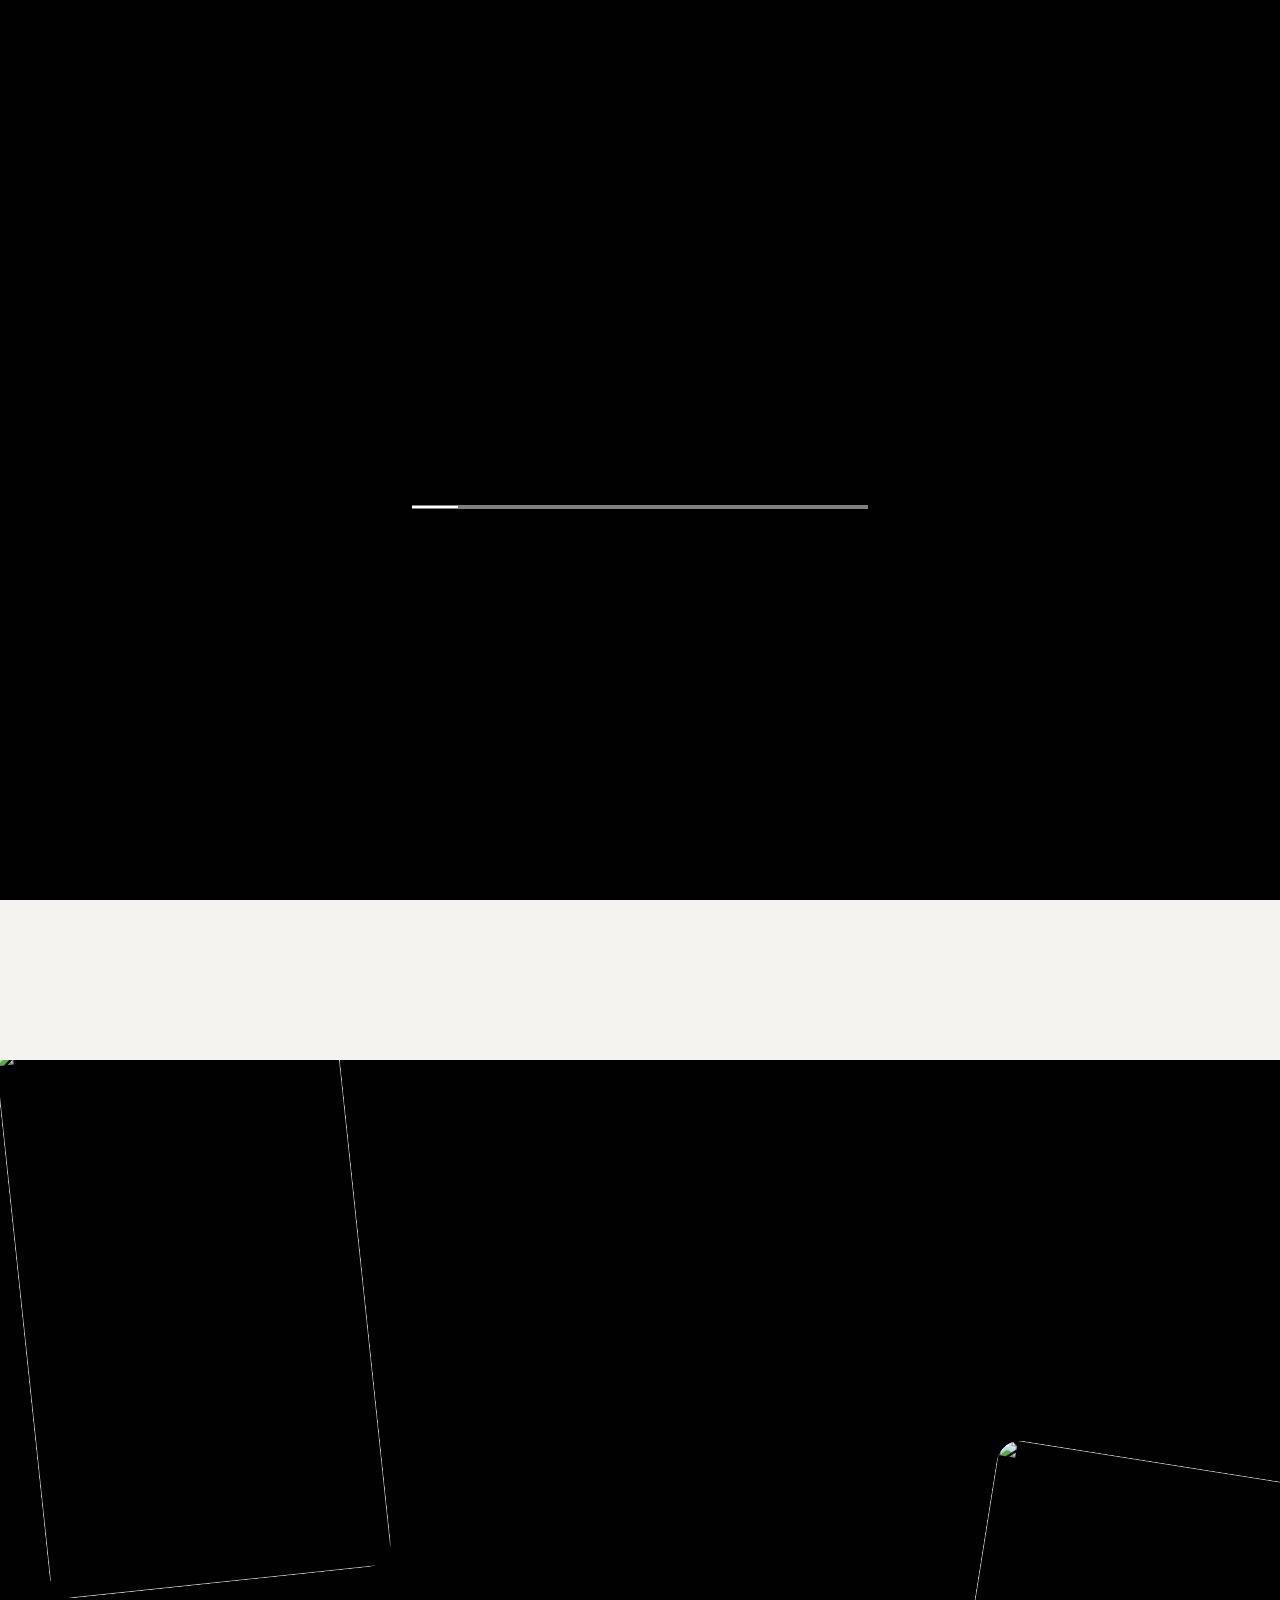
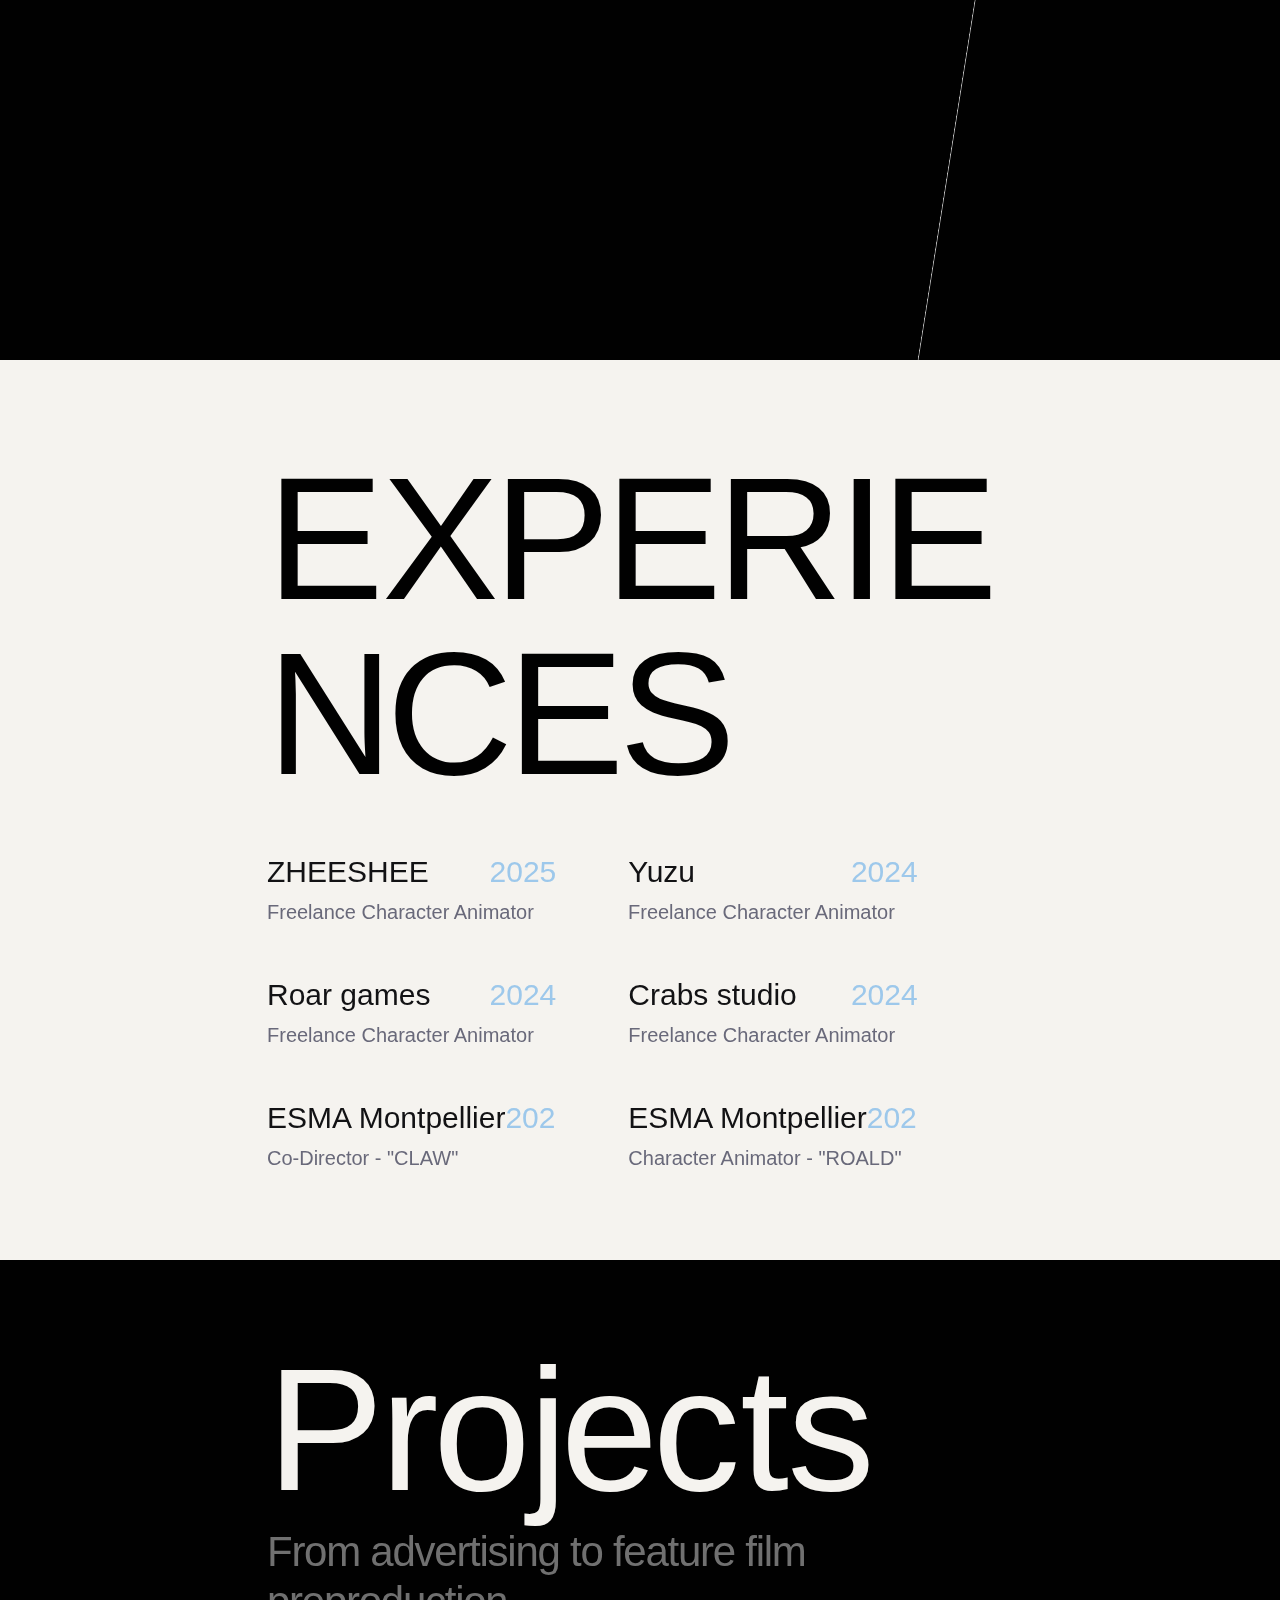
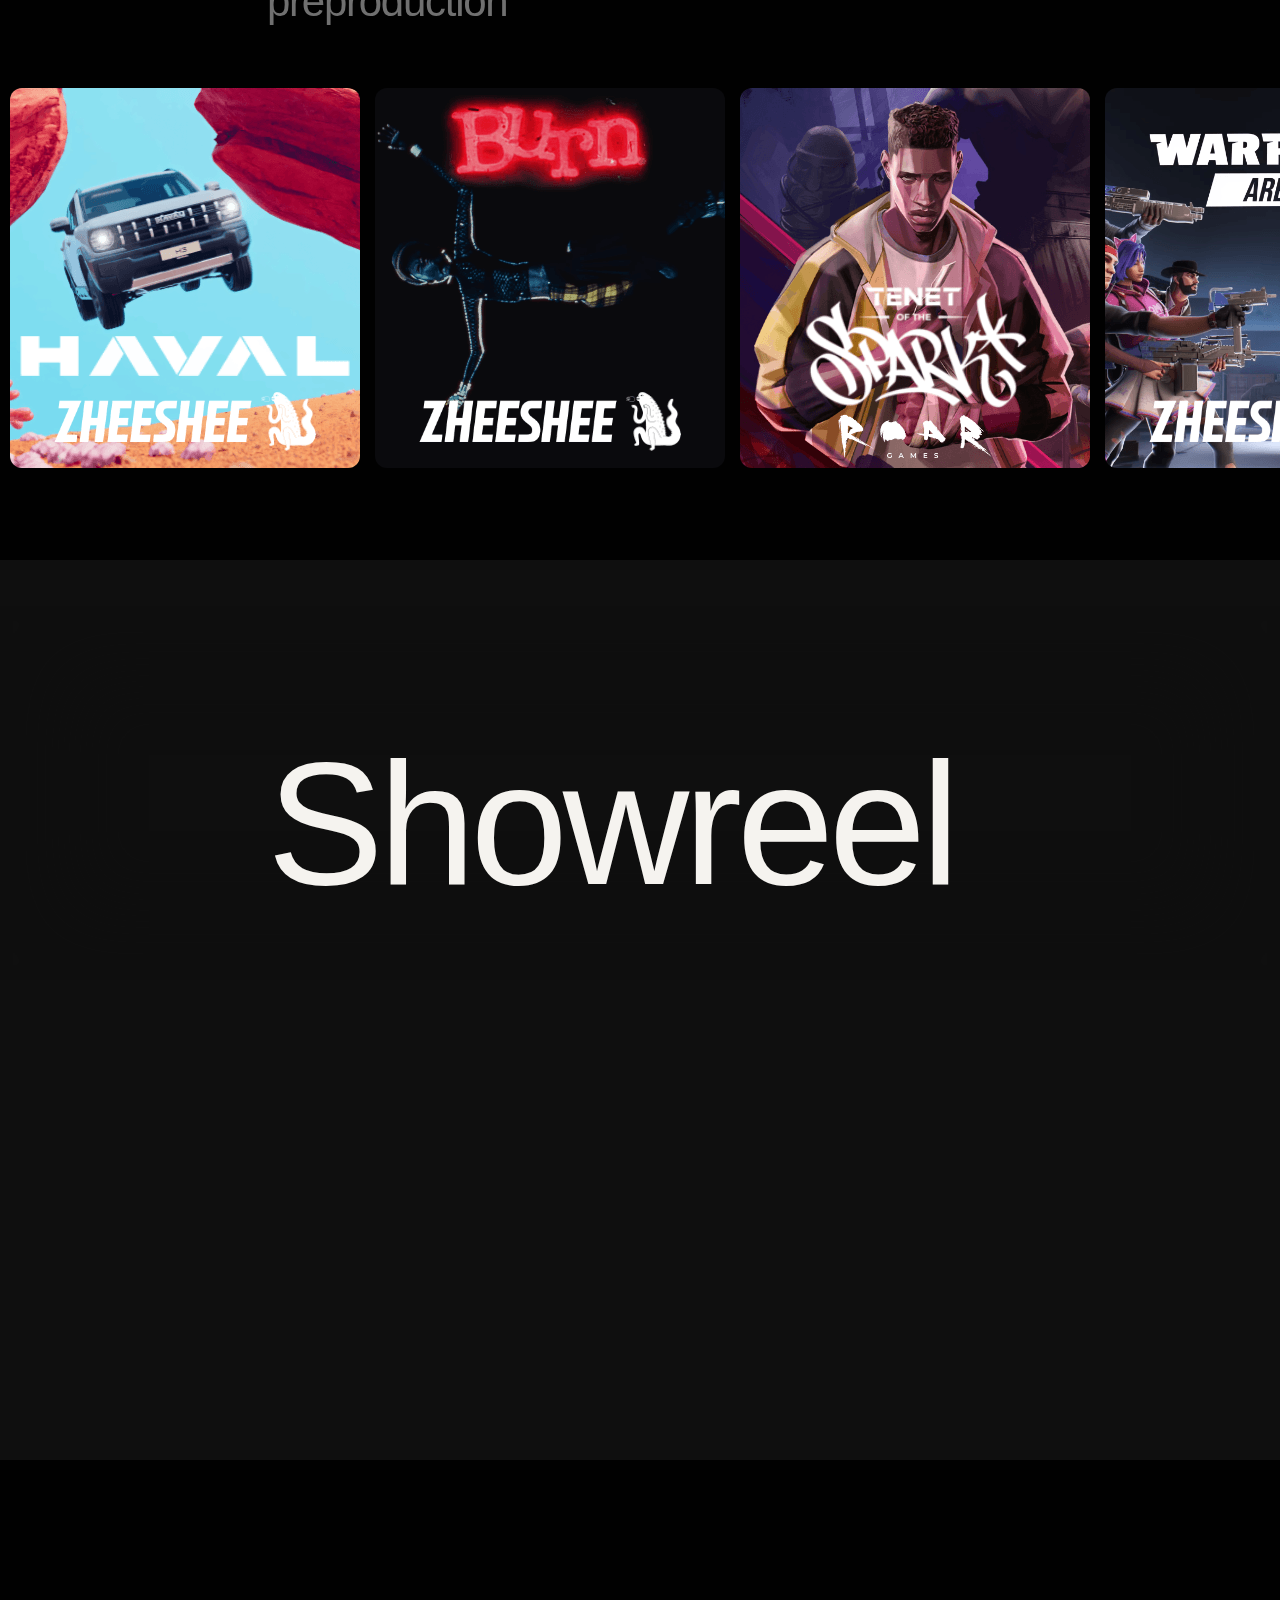
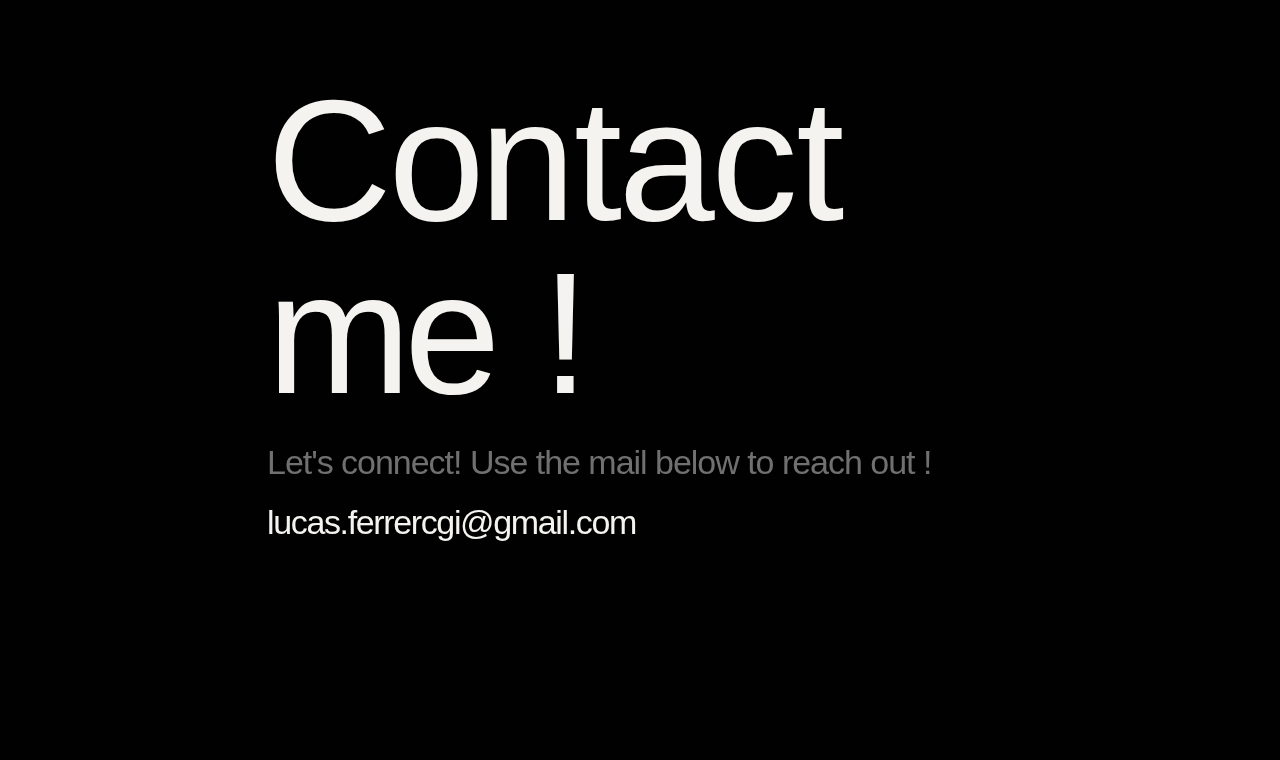
==== commit f6e869b6: "Update index.html" ====
--- a/index.html
+++ b/index.html
@@ -2,7 +2,7 @@
 <!-- ✨ Built with Framer • https://www.framer.com/ -->
 <html lang="en">
 
-<!-- Mirrored from lucasferrerportfolio.framer.website/ by HTTrack Website Copier/3.x [XR&CO'2014], Sun, 09 Mar 2025 03:59:01 GMT -->
+<!-- Mirrored from lucasferrerportfolio.framer.website/ by HTTrack Website Copier/3.x [XR&CO'2014], Sun, 09 Mar 2025 16:50:09 GMT -->
 <head>
     <meta charset="utf-8">
     
@@ -15,7 +15,7 @@
     <meta name="generator" content="Framer f7d95e4">
     <title>Lucas FERRER - Character Animator</title>
     <meta name="description" content="A showcase of my work and projects I've contributed to. Explore my achievements and skills. This site also makes it easy to connect with me. Don't hesitate to reach out for collaboration or inquiries.">
-    <meta name="framer-search-index" content="https://framerusercontent.com/sites/K32hKNYtjaZ6eherTbBDL/searchIndex-M0aodJx7kQW2.json">
+    <meta name="framer-search-index" content="https://framerusercontent.com/sites/K32hKNYtjaZ6eherTbBDL/searchIndex-2nsHtSs0Nc-8.json">
     <link href="../framerusercontent.com/images/9hy07Q0KyXbonKZBNI7AgPfHMPI.png" rel="icon" media="(prefers-color-scheme: light)">
     <link href="../framerusercontent.com/images/9hy07Q0KyXbonKZBNI7AgPfHMPI.png" rel="icon" media="(prefers-color-scheme: dark)">
     <link rel="apple-touch-icon" href="../framerusercontent.com/images/NVnpoK5wbAjzkNj65aXdmOBEBY.png">
@@ -31,9 +31,13 @@
     <meta name="twitter:image" content="../framerusercontent.com/images/vw2oOInbu1ZMsobqk0B1YKIWY.png">
     
     
-    <meta name="robots" content="max-image-preview:large"><link rel="canonical" href="index.html"><meta property="og:url" content="index.html"><style data-framer-breakpoint-css>@media(min-width: 1440px){.hidden-72rtr7{display:none!important}}@media(min-width: 810px) and (max-width: 1439px){.hidden-14bfn42{display:none!important}}@media(max-width: 809px){.hidden-1u0xodg{display:none!important}}</style><style data-framer-css-ssr-minified data-framer-components="framer-lib-cursors-host framer-0cIQw PropertyOverrides framer-jcNZk">html,body,#main{margin:0;padding:0;box-sizing:border-box}:root{-webkit-font-smoothing:antialiased;-moz-osx-font-smoothing:grayscale}*{box-sizing:border-box;-webkit-font-smoothing:inherit}h1,h2,h3,h4,h5,h6,p,figure{margin:0}body,input,textarea,select,button{font-size:12px;font-family:sans-serif}body{--token-bce7714b-79cd-4ddd-9acf-169e9676d307: rgb(12, 13, 13);--token-da265b93-ee70-462d-b54a-d31d072697c5: rgb(245, 243, 239);--token-6f177e94-9a7a-45e7-9c82-5bed05e0ce2e: rgb(157, 200, 235);--token-3628ffc1-0c98-4855-be41-c6412ee28a1a: rgb(112, 112, 112);--token-86221c2c-0115-4e10-9846-e81e2fc1ec6c: rgb(255, 255, 255);--token-0e25b644-64f2-403c-8b08-e54c31587404: rgb(1, 1, 1)}#__framer-badge-container{position:fixed;bottom:0;padding:20px;width:100%;display:flex;justify-content:right;pointer-events:none;z-index:314159}.__framer-badge{pointer-events:auto}@font-face{font-family:"Neue Haas Grotesk Display Pro 45 Light";src:url(https://framerusercontent.com/assets/7v88vbNPUPh3PX8XhEqCZvmuic.woff2);font-display:swap}@font-face{font-family:"Neue Haas Grotesk Display Pro 55 Roman";src:url(https://framerusercontent.com/assets/tmLwqa5rh55YXw6gAs9GB7y6CY.woff2);font-display:swap}@font-face{font-family:Tanker;src:url(https://framerusercontent.com/third-party-assets/fontshare/wf/ATKS7EHYU4PKFTXRA4UFAHPY7XS75QMY/OYTCFLQCR7FVKK7FIO7TCJPY4YG22I3S/GKSURDSYOFIC3Y6F5SMWSENDSAB2YMKC.woff2);font-display:swap;font-style:normal;font-weight:400}@font-face{font-family:"Neue Haas Grotesk Display Pro 45 Light Placeholder";src:local("Arial");ascent-override:91.78%;descent-override:20.42%;line-gap-override:22.44%;size-adjust:89.12%}@font-face{font-family:"Neue Haas Grotesk Display Pro 55 Roman Placeholder";src:local("Arial");ascent-override:87.46%;descent-override:19.46%;line-gap-override:21.38%;size-adjust:93.53%}@font-face{font-family:Tanker Placeholder;src:local("Arial");ascent-override:115.45%;descent-override:30.02%;line-gap-override:10.39%;size-adjust:86.62%}body{--framer-will-change-override: none}@supports (background: -webkit-named-image(i)) and (not (grid-template-rows: subgrid)){body{--framer-will-change-override: transform}}[data-framer-component-type]{position:absolute}[data-framer-component-type=Text]{cursor:inherit}[data-framer-component-text-autosized] *{white-space:pre}[data-framer-component-type=Text]>*{text-align:var(--framer-text-alignment, start)}[data-framer-component-type=Text] span span,[data-framer-component-type=Text] p span,[data-framer-component-type=Text] h1 span,[data-framer-component-type=Text] h2 span,[data-framer-component-type=Text] h3 span,[data-framer-component-type=Text] h4 span,[data-framer-component-type=Text] h5 span,[data-framer-component-type=Text] h6 span{display:block}[data-framer-component-type=Text] span span span,[data-framer-component-type=Text] p span span,[data-framer-component-type=Text] h1 span span,[data-framer-component-type=Text] h2 span span,[data-framer-component-type=Text] h3 span span,[data-framer-component-type=Text] h4 span span,[data-framer-component-type=Text] h5 span span,[data-framer-component-type=Text] h6 span span{display:unset}[data-framer-component-type=Text] div div span,[data-framer-component-type=Text] a div span,[data-framer-component-type=Text] span span span,[data-framer-component-type=Text] p span span,[data-framer-component-type=Text] h1 span span,[data-framer-component-type=Text] h2 span span,[data-framer-component-type=Text] h3 span span,[data-framer-component-type=Text] h4 span span,[data-framer-component-type=Text] h5 span span,[data-framer-component-type=Text] h6 span span,[data-framer-component-type=Text] a{font-family:var(--font-family);font-style:var(--font-style);font-weight:min(calc(var(--framer-font-weight-increase, 0) + var(--font-weight, 400)),900);color:var(--text-color);letter-spacing:var(--letter-spacing);font-size:var(--font-size);text-transform:var(--text-transform);text-decoration:var(--text-decoration);line-height:var(--line-height)}[data-framer-component-type=Text] div div span,[data-framer-component-type=Text] a div span,[data-framer-component-type=Text] span span span,[data-framer-component-type=Text] p span span,[data-framer-component-type=Text] h1 span span,[data-framer-component-type=Text] h2 span span,[data-framer-component-type=Text] h3 span span,[data-framer-component-type=Text] h4 span span,[data-framer-component-type=Text] h5 span span,[data-framer-component-type=Text] h6 span span,[data-framer-component-type=Text] a{--font-family: var(--framer-font-family);--font-style: var(--framer-font-style);--font-weight: var(--framer-font-weight);--text-color: var(--framer-text-color);--letter-spacing: var(--framer-letter-spacing);--font-size: var(--framer-font-size);--text-transform: var(--framer-text-transform);--text-decoration: var(--framer-text-decoration);--line-height: var(--framer-line-height)}[data-framer-component-type=Text] a,[data-framer-component-type=Text] a div span,[data-framer-component-type=Text] a span span span,[data-framer-component-type=Text] a p span span,[data-framer-component-type=Text] a h1 span span,[data-framer-component-type=Text] a h2 span span,[data-framer-component-type=Text] a h3 span span,[data-framer-component-type=Text] a h4 span span,[data-framer-component-type=Text] a h5 span span,[data-framer-component-type=Text] a h6 span span{--font-family: var(--framer-link-font-family, var(--framer-font-family));--font-style: var(--framer-link-font-style, var(--framer-font-style));--font-weight: var(--framer-link-font-weight, var(--framer-font-weight));--text-color: var(--framer-link-text-color, var(--framer-text-color));--font-size: var(--framer-link-font-size, var(--framer-font-size));--text-transform: var(--framer-link-text-transform, var(--framer-text-transform));--text-decoration: var(--framer-link-text-decoration, var(--framer-text-decoration))}[data-framer-component-type=Text] a:hover,[data-framer-component-type=Text] a div span:hover,[data-framer-component-type=Text] a span span span:hover,[data-framer-component-type=Text] a p span span:hover,[data-framer-component-type=Text] a h1 span span:hover,[data-framer-component-type=Text] a h2 span span:hover,[data-framer-component-type=Text] a h3 span span:hover,[data-framer-component-type=Text] a h4 span span:hover,[data-framer-component-type=Text] a h5 span span:hover,[data-framer-component-type=Text] a h6 span span:hover{--font-family: var(--framer-link-hover-font-family, var(--framer-link-font-family, var(--framer-font-family)));--font-style: var(--framer-link-hover-font-style, var(--framer-link-font-style, var(--framer-font-style)));--font-weight: var(--framer-link-hover-font-weight, var(--framer-link-font-weight, var(--framer-font-weight)));--text-color: var(--framer-link-hover-text-color, var(--framer-link-text-color, var(--framer-text-color)));--font-size: var(--framer-link-hover-font-size, var(--framer-link-font-size, var(--framer-font-size)));--text-transform: var(--framer-link-hover-text-transform, var(--framer-link-text-transform, var(--framer-text-transform)));--text-decoration: var(--framer-link-hover-text-decoration, var(--framer-link-text-decoration, var(--framer-text-decoration)))}[data-framer-component-type=Text].isCurrent a,[data-framer-component-type=Text].isCurrent a div span,[data-framer-component-type=Text].isCurrent a span span span,[data-framer-component-type=Text].isCurrent a p span span,[data-framer-component-type=Text].isCurrent a h1 span span,[data-framer-component-type=Text].isCurrent a h2 span span,[data-framer-component-type=Text].isCurrent a h3 span span,[data-framer-component-type=Text].isCurrent a h4 span span,[data-framer-component-type=Text].isCurrent a h5 span span,[data-framer-component-type=Text].isCurrent a h6 span span{--font-family: var(--framer-link-current-font-family, var(--framer-link-font-family, var(--framer-font-family)));--font-style: var(--framer-link-current-font-style, var(--framer-link-font-style, var(--framer-font-style)));--font-weight: var(--framer-link-current-font-weight, var(--framer-link-font-weight, var(--framer-font-weight)));--text-color: var(--framer-link-current-text-color, var(--framer-link-text-color, var(--framer-text-color)));--font-size: var(--framer-link-current-font-size, var(--framer-link-font-size, var(--framer-font-size)));--text-transform: var(--framer-link-current-text-transform, var(--framer-link-text-transform, var(--framer-text-transform)));--text-decoration: var(--framer-link-current-text-decoration, var(--framer-link-text-decoration, var(--framer-text-decoration)))}p.framer-text,div.framer-text,figure.framer-text,h1.framer-text,h2.framer-text,h3.framer-text,h4.framer-text,h5.framer-text,h6.framer-text,ol.framer-text,ul.framer-text{margin:0;padding:0}p.framer-text,div.framer-text,h1.framer-text,h2.framer-text,h3.framer-text,h4.framer-text,h5.framer-text,h6.framer-text,li.framer-text,ol.framer-text,ul.framer-text,span.framer-text:not([data-text-fill]){font-family:var(--framer-blockquote-font-family, var(--framer-font-family, Inter, Inter Placeholder, sans-serif));font-style:var(--framer-blockquote-font-style, var(--framer-font-style, normal));font-weight:var(--framer-blockquote-font-weight, var(--framer-font-weight, 400));color:var(--framer-blockquote-text-color, var(--framer-text-color, #000));font-size:calc(var(--framer-blockquote-font-size, var(--framer-font-size, 16px)) * var(--framer-font-size-scale, 1));letter-spacing:var(--framer-blockquote-letter-spacing, var(--framer-letter-spacing, 0));text-transform:var(--framer-blockquote-text-transform, var(--framer-text-transform, none));text-decoration:var(--framer-blockquote-text-decoration, var(--framer-text-decoration, none));line-height:var(--framer-blockquote-line-height, var(--framer-line-height, 1.2em));text-align:var(--framer-blockquote-text-alignment, var(--framer-text-alignment, start));-webkit-text-stroke-width:var(--framer-text-stroke-width, initial);-webkit-text-stroke-color:var(--framer-text-stroke-color, initial);-moz-font-feature-settings:var(--framer-font-open-type-features, initial);-webkit-font-feature-settings:var(--framer-font-open-type-features, initial);font-feature-settings:var(--framer-font-open-type-features, initial);font-variation-settings:var(--framer-font-variation-axes, normal);text-wrap:var(--framer-text-wrap-override, var(--framer-text-wrap))}.framer-fit-text .framer-text{white-space:nowrap;white-space-collapse:preserve}strong.framer-text{font-family:var(--framer-blockquote-font-family-bold, var(--framer-font-family-bold));font-style:var(--framer-blockquote-font-style-bold, var(--framer-font-style-bold));font-weight:var(--framer-blockquote-font-weight-bold, var(--framer-font-weight-bold, bolder));font-variation-settings:var(--framer-blockquote-font-variation-axes-bold, var(--framer-font-variation-axes-bold))}em.framer-text{font-family:var(--framer-blockquote-font-family-italic, var(--framer-font-family-italic));font-style:var(--framer-blockquote-font-style-italic, var(--framer-font-style-italic, italic));font-weight:var(--framer-blockquote-font-weight-italic, var(--framer-font-weight-italic));font-variation-settings:var(--framer-blockquote-font-variation-axes-italic, var(--framer-font-variation-axes-italic))}em.framer-text>strong.framer-text{font-family:var(--framer-blockquote-font-family-bold-italic, var(--framer-font-family-bold-italic));font-style:var(--framer-blockquote-font-style-bold-italic, var(--framer-font-style-bold-italic, italic));font-weight:var(--framer-blockquote-font-weight-bold-italic, var(--framer-font-weight-bold-italic, bolder));font-variation-settings:var(--framer-blockquote-font-variation-axes-bold-italic, var(--framer-font-variation-axes-bold-italic))}p.framer-text:not(:first-child),div.framer-text:not(:first-child),h1.framer-text:not(:first-child),h2.framer-text:not(:first-child),h3.framer-text:not(:first-child),h4.framer-text:not(:first-child),h5.framer-text:not(:first-child),h6.framer-text:not(:first-child),ol.framer-text:not(:first-child),ul.framer-text:not(:first-child),blockquote.framer-text:not(:first-child),table.framer-text:not(:first-child),figure.framer-text:not(:first-child),.framer-image.framer-text:not(:first-child){margin-top:var(--framer-blockquote-paragraph-spacing, var(--framer-paragraph-spacing, 0))}li.framer-text>ul.framer-text:nth-child(2),li.framer-text>ol.framer-text:nth-child(2){margin-top:0}.framer-text[data-text-fill]{display:inline-block;background-clip:text;-webkit-background-clip:text;-webkit-text-fill-color:transparent;padding:max(0em,calc(calc(1.3em - var(--framer-blockquote-line-height, var(--framer-line-height, 1.3em))) / 2));margin:min(0em,calc(calc(1.3em - var(--framer-blockquote-line-height, var(--framer-line-height, 1.3em))) / -2))}code.framer-text,code.framer-text span.framer-text:not([data-text-fill]){font-family:var(--framer-code-font-family, var(--framer-font-family, Inter, Inter Placeholder, sans-serif));font-style:var(--framer-blockquote-font-style, var(--framer-code-font-style, var(--framer-font-style, normal)));font-weight:var(--framer-blockquote-font-weight, var(--framer-code-font-weight, var(--framer-font-weight, 400)));color:var(--framer-blockquote-text-color, var(--framer-code-text-color, var(--framer-text-color, #000)));font-size:calc(var(--framer-blockquote-font-size, var(--framer-font-size, 16px)) * var(--framer-font-size-scale, 1));letter-spacing:var(--framer-blockquote-letter-spacing, var(--framer-letter-spacing, 0));line-height:var(--framer-blockquote-line-height, var(--framer-line-height, 1.2em))}blockquote.framer-text{margin-block-start:initial;margin-block-end:initial;margin-inline-start:initial;margin-inline-end:initial;unicode-bidi:initial}a.framer-text,a.framer-text span.framer-text:not([data-text-fill]),span.framer-text[data-nested-link],span.framer-text[data-nested-link] span.framer-text:not([data-text-fill]){font-family:var(--framer-blockquote-font-family, var(--framer-link-font-family, var(--framer-font-family, Inter, Inter Placeholder, sans-serif)));font-style:var(--framer-blockquote-font-style, var(--framer-link-font-style, var(--framer-font-style, normal)));font-weight:var(--framer-blockquote-font-weight, var(--framer-link-font-weight, var(--framer-font-weight, 400)));color:var(--framer-blockquote-text-color, var(--framer-link-text-color, var(--framer-text-color, #000)));font-size:calc(var(--framer-blockquote-font-size, var(--framer-font-size, 16px)) * var(--framer-font-size-scale, 1));text-transform:var(--framer-blockquote-text-transform, var(--framer-link-text-transform, var(--framer-text-transform, none)));text-decoration:var(--framer-blockquote-text-decoration, var(--framer-link-text-decoration, var(--framer-text-decoration, none)));cursor:var(--framer-custom-cursors, pointer)}code.framer-text a.framer-text,code.framer-text a.framer-text span.framer-text:not([data-text-fill]),code.framer-text span.framer-text[data-nested-link],code.framer-text span.framer-text[data-nested-link] span.framer-text:not([data-text-fill]){font-family:var(--framer-code-font-family, var(--framer-font-family, Inter, Inter Placeholder, sans-serif));font-style:var(--framer-blockquote-font-style, var(--framer-code-font-style, var(--framer-font-style, normal)));font-weight:var(--framer-blockquote-font-weight, var(--framer-code-font-weight, var(--framer-font-weight, 400)));color:var(--framer-blockquote-text-color, var(--framer-link-text-color, var(--framer-code-text-color, var(--framer-text-color, #000))));font-size:calc(var(--framer-blockquote-font-size, var(--framer-font-size, 16px)) * var(--framer-font-size-scale, 1))}a.framer-text:hover,a.framer-text:hover span.framer-text:not([data-text-fill]),span.framer-text[data-nested-link]:hover,span.framer-text[data-nested-link]:hover span.framer-text:not([data-text-fill]){font-family:var(--framer-link-hover-font-family, var(--framer-blockquote-font-family, var(--framer-link-font-family, var(--framer-font-family, Inter, Inter Placeholder, sans-serif))));font-style:var(--framer-link-hover-font-style, var(--framer-blockquote-font-style, var(--framer-link-font-style, var(--framer-font-style, normal))));font-weight:var(--framer-link-hover-font-weight, var(--framer-blockquote-font-weight, var(--framer-link-font-weight, var(--framer-font-weight, 400))));color:var(--framer-link-hover-text-color, var(--framer-blockquote-text-color, var(--framer-link-text-color, var(--framer-text-color, #000))));font-size:calc(var(--framer-link-hover-font-size, var(--framer-blockquote-font-size, var(--framer-font-size, 16px))) * var(--framer-font-size-scale, 1));text-transform:var(--framer-link-hover-text-transform, var(--framer-blockquote-text-transform, var(--framer-link-text-transform, var(--framer-text-transform, none))));text-decoration:var(--framer-link-hover-text-decoration, var(--framer-blockquote-text-decoration, var(--framer-link-text-decoration, var(--framer-text-decoration, none))))}code.framer-text a.framer-text:hover,code.framer-text a.framer-text:hover span.framer-text:not([data-text-fill]),code.framer-text span.framer-text[data-nested-link]:hover,code.framer-text span.framer-text[data-nested-link]:hover span.framer-text:not([data-text-fill]){font-family:var(var(--framer-code-font-family, var(--framer-font-family, Inter, Inter Placeholder, sans-serif)));font-style:var(--framer-blockquote-font-style, var(--framer-code-font-style, var(--framer-font-style, normal)));font-weight:var(--framer-blockquote-font-weight, var(--framer-code-font-weight, var(--framer-font-weight, 400)));color:var(--framer-link-hover-text-color, var(--framer-blockquote-text-color, var(--framer-link-text-color, var(--framer-code-text-color, var(--framer-text-color, #000)))));font-size:calc(var(--framer-link-hover-font-size, var(--framer-blockquote-font-size, var(--framer-link-font-size, var(--framer-font-size, 16px)))) * var(--framer-font-size-scale, 1))}a.framer-text[data-framer-page-link-current],a.framer-text[data-framer-page-link-current] span.framer-text:not([data-text-fill]),span.framer-text[data-framer-page-link-current],span.framer-text[data-framer-page-link-current] span.framer-text:not([data-text-fill]){font-family:var(--framer-link-current-font-family, var(--framer-link-font-family, var(--framer-font-family, Inter, Inter Placeholder, sans-serif)));font-style:var(--framer-link-current-font-style, var(--framer-link-font-style, var(--framer-font-style, normal)));font-weight:var(--framer-link-current-font-weight, var(--framer-link-font-weight, var(--framer-font-weight, 400)));color:var(--framer-link-current-text-color, var(--framer-link-text-color, var(--framer-text-color, #000)));font-size:calc(var(--framer-link-current-font-size, var(--framer-link-font-size, var(--framer-font-size, 16px))) * var(--framer-font-size-scale, 1));text-transform:var(--framer-link-current-text-transform, var(--framer-link-text-transform, var(--framer-text-transform, none)));text-decoration:var(--framer-link-current-text-decoration, var(--framer-link-text-decoration, var(--framer-text-decoration, none)))}code.framer-text a.framer-text[data-framer-page-link-current],code.framer-text a.framer-text[data-framer-page-link-current] span.framer-text:not([data-text-fill]),code.framer-text span.framer-text[data-framer-page-link-current],code.framer-text span.framer-text[data-framer-page-link-current] span.framer-text:not([data-text-fill]){font-family:var(--framer-code-font-family, var(--framer-font-family, Inter, Inter Placeholder, sans-serif));font-style:var(--framer-code-font-style, var(--framer-font-style, normal));font-weight:var(--framer-code-font-weight, var(--framer-font-weight, 400));color:var(--framer-link-current-text-color, var(--framer-link-text-color, var(--framer-code-text-color, var(--framer-text-color, #000))));font-size:calc(var(--framer-link-current-font-size, var(--framer-link-font-size, var(--framer-font-size, 16px))) * var(--framer-font-size-scale, 1))}a.framer-text[data-framer-page-link-current]:hover,a.framer-text[data-framer-page-link-current]:hover span.framer-text:not([data-text-fill]),span.framer-text[data-framer-page-link-current]:hover,span.framer-text[data-framer-page-link-current]:hover span.framer-text:not([data-text-fill]){font-family:var(--framer-link-hover-font-family, var(--framer-link-current-font-family, var(--framer-link-font-family, var(--framer-font-family, Inter, Inter Placeholder, sans-serif))));font-style:var(--framer-link-hover-font-style, var(--framer-link-current-font-style, var(--framer-link-font-style, var(--framer-font-style, normal))));font-weight:var(--framer-link-hover-font-weight, var(--framer-link-current-font-weight, var(--framer-link-font-weight, var(--framer-font-weight, 400))));color:var(--framer-link-hover-text-color, var(--framer-link-current-text-color, var(--framer-link-text-color, var(--framer-text-color, #000))));font-size:calc(var(--framer-link-hover-font-size, var(--framer-link-current-font-size, var(--framer-link-font-size, var(--framer-font-size, 16px)))) * var(--framer-font-size-scale, 1));text-transform:var(--framer-link-hover-text-transform, var(--framer-link-current-text-transform, var(--framer-link-text-transform, var(--framer-text-transform, none))));text-decoration:var(--framer-link-hover-text-decoration, var(--framer-link-current-text-decoration, var(--framer-link-text-decoration, var(--framer-text-decoration, none))))}code.framer-text a.framer-text[data-framer-page-link-current]:hover,code.framer-text a.framer-text[data-framer-page-link-current]:hover span.framer-text:not([data-text-fill]),code.framer-text span.framer-text[data-framer-page-link-current]:hover,code.framer-text span.framer-text[data-framer-page-link-current]:hover span.framer-text:not([data-text-fill]){font-family:var(--framer-code-font-family, var(--framer-font-family, Inter, Inter Placeholder, sans-serif));font-style:var(--framer-code-font-style, var(--framer-font-style, normal));font-weight:var(--framer-code-font-weight, var(--framer-font-weight, 400));color:var(--framer-link-hover-text-color, var(--framer-link-current-text-color, var(--framer-link-text-color, var(--framer-code-text-color, var(--framer-text-color, #000)))));font-size:calc(var(--framer-link-hover-font-size, var(--framer-link-current-font-size, var(--framer-link-font-size, var(--framer-font-size, 16px)))) * var(--framer-font-size-scale, 1))}.framer-image.framer-text{display:block;max-width:100%;height:auto}.text-styles-preset-reset.framer-text{--framer-font-family: Inter, Inter Placeholder, sans-serif;--framer-font-style: normal;--framer-font-weight: 500;--framer-text-color: #000;--framer-font-size: 16px;--framer-letter-spacing: 0;--framer-text-transform: none;--framer-text-decoration: none;--framer-line-height: 1.2em;--framer-text-alignment: start;--framer-font-open-type-features: normal}ol.framer-text{--list-style-type: decimal}ul.framer-text,ol.framer-text{display:table;width:100%}li.framer-text{display:table-row;counter-increment:list-item;list-style:none}ol.framer-text>li.framer-text:before{display:table-cell;width:2.25ch;box-sizing:border-box;padding-inline-end:.75ch;content:counter(list-item,var(--list-style-type)) ".";white-space:nowrap}ul.framer-text>li.framer-text:before{display:table-cell;width:2.25ch;box-sizing:border-box;padding-inline-end:.75ch;content:"\2022"}.framer-table-wrapper{overflow-x:auto}table.framer-text,.framer-table-wrapper table{border-collapse:separate;border-spacing:0;table-layout:auto;white-space:nowrap;width:100%}.framer-text-module[style*=aspect-ratio]>:first-child{width:100%}@supports not (aspect-ratio: 1){.framer-text-module[style*=aspect-ratio]{position:relative}}@supports not (aspect-ratio: 1){.framer-text-module[style*=aspect-ratio]:before{content:"";display:block;padding-bottom:calc(100% / calc(var(--aspect-ratio)))}}@supports not (aspect-ratio: 1){.framer-text-module[style*=aspect-ratio]>:first-child{position:absolute;top:0;left:0;height:100%}}[data-framer-component-type=DeprecatedRichText]{cursor:inherit}[data-framer-component-type=DeprecatedRichText] .text-styles-preset-reset{--framer-font-family: Inter, Inter Placeholder, sans-serif;--framer-font-style: normal;--framer-font-weight: 500;--framer-text-color: #000;--framer-font-size: 16px;--framer-letter-spacing: 0;--framer-text-transform: none;--framer-text-decoration: none;--framer-line-height: 1.2em;--framer-text-alignment: start;--framer-font-open-type-features: normal;--font-variation-settings: normal}[data-framer-component-type=DeprecatedRichText] p,[data-framer-component-type=DeprecatedRichText] div,[data-framer-component-type=DeprecatedRichText] h1,[data-framer-component-type=DeprecatedRichText] h2,[data-framer-component-type=DeprecatedRichText] h3,[data-framer-component-type=DeprecatedRichText] h4,[data-framer-component-type=DeprecatedRichText] h5,[data-framer-component-type=DeprecatedRichText] h6{margin:0;padding:0}[data-framer-component-type=DeprecatedRichText] p,[data-framer-component-type=DeprecatedRichText] div,[data-framer-component-type=DeprecatedRichText] h1,[data-framer-component-type=DeprecatedRichText] h2,[data-framer-component-type=DeprecatedRichText] h3,[data-framer-component-type=DeprecatedRichText] h4,[data-framer-component-type=DeprecatedRichText] h5,[data-framer-component-type=DeprecatedRichText] h6,[data-framer-component-type=DeprecatedRichText] li,[data-framer-component-type=DeprecatedRichText] ol,[data-framer-component-type=DeprecatedRichText] ul,[data-framer-component-type=DeprecatedRichText] span:not([data-text-fill]){font-family:var(--framer-font-family, Inter, Inter Placeholder, sans-serif);font-style:var(--framer-font-style, normal);font-weight:var(--framer-font-weight, 400);color:var(--framer-text-color, #000);font-size:var(--framer-font-size, 16px);letter-spacing:var(--framer-letter-spacing, 0);text-transform:var(--framer-text-transform, none);text-decoration:var(--framer-text-decoration, none);line-height:var(--framer-line-height, 1.2em);text-align:var(--framer-text-alignment, start)}[data-framer-component-type=DeprecatedRichText] p:not(:first-child),[data-framer-component-type=DeprecatedRichText] div:not(:first-child),[data-framer-component-type=DeprecatedRichText] h1:not(:first-child),[data-framer-component-type=DeprecatedRichText] h2:not(:first-child),[data-framer-component-type=DeprecatedRichText] h3:not(:first-child),[data-framer-component-type=DeprecatedRichText] h4:not(:first-child),[data-framer-component-type=DeprecatedRichText] h5:not(:first-child),[data-framer-component-type=DeprecatedRichText] h6:not(:first-child),[data-framer-component-type=DeprecatedRichText] ol:not(:first-child),[data-framer-component-type=DeprecatedRichText] ul:not(:first-child),[data-framer-component-type=DeprecatedRichText] .framer-image:not(:first-child){margin-top:var(--framer-paragraph-spacing, 0)}[data-framer-component-type=DeprecatedRichText] span[data-text-fill]{display:inline-block;background-clip:text;-webkit-background-clip:text;-webkit-text-fill-color:transparent}[data-framer-component-type=DeprecatedRichText] a,[data-framer-component-type=DeprecatedRichText] a span:not([data-text-fill]){font-family:var(--framer-link-font-family, var(--framer-font-family, Inter, Inter Placeholder, sans-serif));font-style:var(--framer-link-font-style, var(--framer-font-style, normal));font-weight:var(--framer-link-font-weight, var(--framer-font-weight, 400));color:var(--framer-link-text-color, var(--framer-text-color, #000));font-size:var(--framer-link-font-size, var(--framer-font-size, 16px));text-transform:var(--framer-link-text-transform, var(--framer-text-transform, none));text-decoration:var(--framer-link-text-decoration, var(--framer-text-decoration, none))}[data-framer-component-type=DeprecatedRichText] a:hover,[data-framer-component-type=DeprecatedRichText] a:hover span:not([data-text-fill]){font-family:var(--framer-link-hover-font-family, var(--framer-link-font-family, var(--framer-font-family, Inter, Inter Placeholder, sans-serif)));font-style:var(--framer-link-hover-font-style, var(--framer-link-font-style, var(--framer-font-style, normal)));font-weight:var(--framer-link-hover-font-weight, var(--framer-link-font-weight, var(--framer-font-weight, 400)));color:var(--framer-link-hover-text-color, var(--framer-link-text-color, var(--framer-text-color, #000)));font-size:var(--framer-link-hover-font-size, var(--framer-link-font-size, var(--framer-font-size, 16px)));text-transform:var(--framer-link-hover-text-transform, var(--framer-link-text-transform, var(--framer-text-transform, none)));text-decoration:var(--framer-link-hover-text-decoration, var(--framer-link-text-decoration, var(--framer-text-decoration, none)))}[data-framer-component-type=DeprecatedRichText] a[data-framer-page-link-current],[data-framer-component-type=DeprecatedRichText] a[data-framer-page-link-current] span:not([data-text-fill]):not([data-nested-link]){font-family:var(--framer-link-current-font-family, var(--framer-link-font-family, var(--framer-font-family, Inter, Inter Placeholder, sans-serif)));font-style:var(--framer-link-current-font-style, var(--framer-link-font-style, var(--framer-font-style, normal)));font-weight:var(--framer-link-current-font-weight, var(--framer-link-font-weight, var(--framer-font-weight, 400)));color:var(--framer-link-current-text-color, var(--framer-link-text-color, var(--framer-text-color, #000)));font-size:var(--framer-link-current-font-size, var(--framer-link-font-size, var(--framer-font-size, 16px)));text-transform:var(--framer-link-current-text-transform, var(--framer-link-text-transform, var(--framer-text-transform, none)));text-decoration:var(--framer-link-current-text-decoration, var(--framer-link-text-decoration, var(--framer-text-decoration, none)))}[data-framer-component-type=DeprecatedRichText] a[data-framer-page-link-current]:hover,[data-framer-component-type=DeprecatedRichText] a[data-framer-page-link-current]:hover span:not([data-text-fill]):not([data-nested-link]){font-family:var(--framer-link-hover-font-family, var(--framer-link-current-font-family, var(--framer-link-font-family, var(--framer-font-family, Inter, Inter Placeholder, sans-serif))));font-style:var(--framer-link-hover-font-style, var(--framer-link-current-font-style, var(--framer-link-font-style, var(--framer-font-style, normal))));font-weight:var(--framer-link-hover-font-weight, var(--framer-link-current-font-weight, var(--framer-link-font-weight, var(--framer-font-weight, 400))));color:var(--framer-link-hover-text-color, var(--framer-link-current-text-color, var(--framer-link-text-color, var(--framer-text-color, #000))));font-size:var(--framer-link-hover-font-size, var(--framer-link-current-font-size, var(--framer-link-font-size, var(--framer-font-size, 16px))));text-transform:var(--framer-link-hover-text-transform, var(--framer-link-current-text-transform, var(--framer-link-text-transform, var(--framer-text-transform, none))));text-decoration:var(--framer-link-hover-text-decoration, var(--framer-link-current-text-decoration, var(--framer-link-text-decoration, var(--framer-text-decoration, none))))}[data-framer-component-type=DeprecatedRichText] strong{font-weight:bolder}[data-framer-component-type=DeprecatedRichText] em{font-style:italic}[data-framer-component-type=DeprecatedRichText] .framer-image{display:block;max-width:100%;height:auto}[data-framer-component-type=DeprecatedRichText] ul,[data-framer-component-type=DeprecatedRichText] ol{display:table;width:100%;padding-left:0;margin:0}[data-framer-component-type=DeprecatedRichText] li{display:table-row;counter-increment:list-item;list-style:none}[data-framer-component-type=DeprecatedRichText] ol>li:before{display:table-cell;width:2.25ch;box-sizing:border-box;padding-right:.75ch;content:counter(list-item) ".";white-space:nowrap}[data-framer-component-type=DeprecatedRichText] ul>li:before{display:table-cell;width:2.25ch;box-sizing:border-box;padding-right:.75ch;content:"\2022"}:not([data-framer-generated])>[data-framer-stack-content-wrapper]>*,:not([data-framer-generated])>[data-framer-stack-content-wrapper]>[data-framer-component-type],:not([data-framer-generated])>[data-framer-stack-content-wrapper]>[data-framer-legacy-stack-gap-enabled]>*,:not([data-framer-generated])>[data-framer-stack-content-wrapper]>[data-framer-legacy-stack-gap-enabled]>[data-framer-component-type]{position:relative}.flexbox-gap-not-supported [data-framer-legacy-stack-gap-enabled=true]>*,[data-framer-legacy-stack-gap-enabled=true][data-framer-stack-flexbox-gap=false]{margin-top:calc(var(--stack-gap-y) / 2);margin-bottom:calc(var(--stack-gap-y) / 2);margin-right:calc(var(--stack-gap-x) / 2);margin-left:calc(var(--stack-gap-x) / 2)}[data-framer-stack-content-wrapper][data-framer-stack-gap-enabled=true]{row-gap:var(--stack-native-row-gap);column-gap:var(--stack-native-column-gap)}.flexbox-gap-not-supported [data-framer-stack-content-wrapper][data-framer-stack-gap-enabled=true]{row-gap:unset;column-gap:unset}.flexbox-gap-not-supported [data-framer-stack-direction-reverse=false] [data-framer-legacy-stack-gap-enabled=true]>*:first-child,[data-framer-stack-direction-reverse=false] [data-framer-legacy-stack-gap-enabled=true][data-framer-stack-flexbox-gap=false]>*:first-child,.flexbox-gap-not-supported [data-framer-stack-direction-reverse=true] [data-framer-legacy-stack-gap-enabled=true]>*:last-child,[data-framer-stack-direction-reverse=true] [data-framer-legacy-stack-gap-enabled=true][data-framer-stack-flexbox-gap=false]>*:last-child{margin-top:0;margin-left:0}.flexbox-gap-not-supported [data-framer-stack-direction-reverse=false] [data-framer-legacy-stack-gap-enabled=true]>*:last-child,[data-framer-stack-direction-reverse=false] [data-framer-legacy-stack-gap-enabled=true][data-framer-stack-flexbox-gap=false]>*:last-child,.flexbox-gap-not-supported [data-framer-stack-direction-reverse=true] [data-framer-legacy-stack-gap-enabled=true]>*:first-child,[data-framer-stack-direction-reverse=true] [data-framer-legacy-stack-gap-enabled=true][data-framer-stack-flexbox-gap=false]>*:first-child{margin-right:0;margin-bottom:0}NavigationContainer [data-framer-component-type=NavigationContainer]>*,[data-framer-component-type=NavigationContainer]>[data-framer-component-type]{position:relative}[data-framer-component-type=Scroll]::-webkit-scrollbar{display:none}[data-framer-component-type=ScrollContentWrapper]>*{position:relative}[data-framer-component-type=NativeScroll]{-webkit-overflow-scrolling:touch}[data-framer-component-type=NativeScroll]>*{position:relative}[data-framer-component-type=NativeScroll].direction-both{overflow-x:scroll;overflow-y:scroll}[data-framer-component-type=NativeScroll].direction-vertical{overflow-x:hidden;overflow-y:scroll}[data-framer-component-type=NativeScroll].direction-horizontal{overflow-x:scroll;overflow-y:hidden}[data-framer-component-type=NativeScroll].direction-vertical>*{width:100%!important}[data-framer-component-type=NativeScroll].direction-horizontal>*{height:100%!important}[data-framer-component-type=NativeScroll].scrollbar-hidden::-webkit-scrollbar{display:none}[data-framer-component-type=PageContentWrapper]>*,[data-framer-component-type=PageContentWrapper]>[data-framer-component-type]{position:relative}[data-framer-component-type=DeviceComponent].no-device>*{width:100%!important;height:100%!important}[data-is-present=false],[data-is-present=false] *{pointer-events:none!important}[data-framer-cursor=pointer]{cursor:pointer}[data-framer-cursor=grab]{cursor:grab}[data-framer-cursor=grab]:active{cursor:grabbing}[data-framer-component-type=Frame] *,[data-framer-component-type=Stack] *{pointer-events:auto}[data-framer-generated] *{pointer-events:unset}.svgContainer svg{display:block}[data-reset=button]{border-width:0;padding:0;background:none}[data-hide-scrollbars=true]::-webkit-scrollbar{width:0px;height:0px}[data-hide-scrollbars=true]::-webkit-scrollbar-thumb{background:transparent}[data-hide-scrollbars=true]{scrollbar-width:none}.framer-cursor-none,.framer-cursor-none *{cursor:none!important}.framer-pointer-events-none,.framer-pointer-events-none *{pointer-events:none!important}.framer-0cIQw.framer-lux5qc,.framer-0cIQw .framer-lux5qc{display:block}.framer-0cIQw.framer-72rtr7{align-content:center;align-items:center;background-color:var(--token-da265b93-ee70-462d-b54a-d31d072697c5, #f5f3ef);display:flex;flex-direction:column;flex-wrap:nowrap;gap:0px;height:min-content;justify-content:flex-start;overflow:visible;padding:0;position:relative;width:1440px}.framer-0cIQw .framer-d5750k-container{flex:none;height:100vh;left:calc(50.00000000000002% - 100% / 2);pointer-events:none;position:fixed;top:calc(50.00000000000002% - 100vh / 2);width:100%;z-index:10}.framer-0cIQw .framer-s1og4a-container{flex:none;height:auto;position:relative;width:auto}.framer-0cIQw .framer-yy7q4k{align-content:center;align-items:center;background-color:var(--token-da265b93-ee70-462d-b54a-d31d072697c5, #ffffff);display:flex;flex:none;flex-direction:column;flex-wrap:nowrap;gap:10px;height:100vh;justify-content:center;overflow:hidden;padding:0;position:sticky;top:0;width:100%;z-index:1}.framer-0cIQw .framer-z3psrz{align-content:flex-start;align-items:flex-start;display:flex;flex:1 0 0px;flex-direction:column;flex-wrap:nowrap;gap:10px;height:1px;justify-content:flex-end;max-width:1440px;overflow:visible;padding:0 100px 130px 140px;position:relative;width:100%}.framer-0cIQw .framer-93xwuy{bottom:180px;flex:none;left:calc(50.00000000000002% - 1222px / 2);overflow:hidden;position:absolute;top:0;width:1222px;z-index:1}.framer-0cIQw .framer-1dla4d7{--framer-link-text-color: #0099ff;--framer-link-text-decoration: underline;bottom:0;flex:none;height:auto;overflow:visible;position:absolute;right:0;white-space:pre;width:auto}.framer-0cIQw .framer-eibwao{--framer-link-text-color: #0099ff;--framer-link-text-decoration: underline;bottom:0;flex:none;height:auto;left:0;overflow:visible;position:absolute;white-space:pre;width:auto}.framer-0cIQw .framer-dompp8{--framer-link-text-color: #0099ff;--framer-link-text-decoration: underline;bottom:0;flex:none;height:auto;left:0;overflow:hidden;position:absolute;white-space:pre;width:100%}.framer-0cIQw .framer-b1w3a0,.framer-0cIQw .framer-1hwc59y{bottom:-11px;flex:none;height:700px;left:520px;overflow:visible;position:absolute;width:800px;will-change:var(--framer-will-change-effect-override, transform);z-index:1}.framer-0cIQw .framer-qskpe4{align-content:center;align-items:center;background-color:var(--token-0e25b644-64f2-403c-8b08-e54c31587404, #010101);display:flex;flex:none;flex-direction:column;flex-wrap:nowrap;gap:10px;height:100vh;justify-content:center;overflow:hidden;padding:0;position:sticky;top:0;width:100%;z-index:1}.framer-0cIQw .framer-rx9n5h{align-content:center;align-items:center;display:flex;flex:1 0 0px;flex-direction:row;flex-wrap:nowrap;gap:24px;height:1px;justify-content:center;overflow:visible;padding:32px;position:relative;width:100%;z-index:3}.framer-0cIQw .framer-28osj6-container{bottom:0;flex:none;left:0;position:absolute;top:-252px;width:100%;z-index:4}.framer-0cIQw .framer-1qaas9o{aspect-ratio:.9411764705882353 / 1;bottom:71px;flex:none;height:var(--framer-aspect-ratio-supported, 51px);left:50%;overflow:hidden;position:absolute;transform:translate(-50%);width:48px;z-index:1}.framer-0cIQw .framer-96y7gk-container{aspect-ratio:1 / 1;flex:none;height:var(--framer-aspect-ratio-supported, 27px);left:50%;position:absolute;top:0;transform:translate(-50%);width:24px;z-index:1}.framer-0cIQw .framer-giefva{bottom:0;flex:none;height:auto;left:50%;position:absolute;transform:translate(-50%);white-space:pre;width:auto;z-index:1}.framer-0cIQw .framer-zpdfi4{border-radius:24px;flex:none;height:555px;left:88px;overflow:hidden;position:absolute;top:-32px;width:343px;will-change:var(--framer-will-change-override, transform);z-index:1}.framer-0cIQw .framer-1qidie3{border-radius:24px;bottom:-79px;flex:none;height:562px;overflow:hidden;position:absolute;right:62px;width:374px;will-change:var(--framer-will-change-override, transform);z-index:1}.framer-0cIQw .framer-zwvmip,.framer-0cIQw .framer-f8zwy1,.framer-0cIQw .framer-h6jqas,.framer-0cIQw .framer-muakuo{align-content:center;align-items:center;display:flex;flex:none;flex-direction:column;flex-wrap:nowrap;gap:10px;height:100vh;justify-content:center;overflow:hidden;padding:0;position:sticky;top:0;width:100%;z-index:1}.framer-0cIQw .framer-d6an4t{align-content:center;align-items:center;background-color:var(--token-da265b93-ee70-462d-b54a-d31d072697c5, #ffffff);display:flex;flex:1 0 0px;flex-direction:column;flex-wrap:nowrap;gap:51px;height:1px;justify-content:center;overflow:visible;padding:32px;position:relative;width:100%}.framer-0cIQw .framer-4r7n0u{align-content:center;align-items:center;display:flex;flex:none;flex-direction:column;flex-wrap:nowrap;gap:10px;height:min-content;justify-content:center;overflow:hidden;padding:0;position:relative;width:905px}.framer-0cIQw .framer-1lz7rvg,.framer-0cIQw .framer-1bksz6v,.framer-0cIQw .framer-o4igcc,.framer-0cIQw .framer-18xvurv,.framer-0cIQw .framer-1nngkn1,.framer-0cIQw .framer-cx2dwu,.framer-0cIQw .framer-pakdgv,.framer-0cIQw .framer-rh6g2q,.framer-0cIQw .framer-1c6h4v7{--framer-link-text-color: #0099ff;--framer-link-text-decoration: underline;flex:none;height:auto;position:relative;white-space:pre-wrap;width:100%;word-break:break-word;word-wrap:break-word}.framer-0cIQw .framer-ect26c,.framer-0cIQw .framer-151ai8m,.framer-0cIQw .framer-1nc3nul{align-content:center;align-items:center;display:flex;flex:none;flex-direction:row;flex-wrap:nowrap;gap:48px;height:min-content;justify-content:flex-start;overflow:hidden;padding:0;position:relative;width:905px}.framer-0cIQw .framer-13lgq1u,.framer-0cIQw .framer-1b2d5r7,.framer-0cIQw .framer-1nuxco7,.framer-0cIQw .framer-1iwyjw4,.framer-0cIQw .framer-1sclz1o,.framer-0cIQw .framer-gtnd9w{align-content:center;align-items:center;display:flex;flex:none;flex-direction:column;flex-wrap:nowrap;gap:8px;height:min-content;justify-content:flex-start;overflow:hidden;padding:0 24px 0 0;position:relative;text-decoration:none;width:42%}.framer-0cIQw .framer-e5n52p,.framer-0cIQw .framer-kekt20,.framer-0cIQw .framer-1kuqt83,.framer-0cIQw .framer-17hhqz,.framer-0cIQw .framer-1n7fdfh,.framer-0cIQw .framer-hcqaea{align-content:center;align-items:center;display:flex;flex:none;flex-direction:row;flex-wrap:nowrap;height:min-content;justify-content:space-between;overflow:hidden;padding:0;position:relative;width:100%}.framer-0cIQw .framer-1ryieki,.framer-0cIQw .framer-wceinx,.framer-0cIQw .framer-1rsk7rc,.framer-0cIQw .framer-xeiy9f,.framer-0cIQw .framer-1roe9ty,.framer-0cIQw .framer-1qc5jw0,.framer-0cIQw .framer-hgjy2o,.framer-0cIQw .framer-1vu5n6u,.framer-0cIQw .framer-j7utda,.framer-0cIQw .framer-1gbym8y,.framer-0cIQw .framer-o1xpr2,.framer-0cIQw .framer-ewr2bu{--framer-link-text-color: #0099ff;--framer-link-text-decoration: underline;flex:none;height:auto;position:relative;white-space:pre;width:auto}.framer-0cIQw .framer-vv0nzo{--framer-link-text-color: #0099ff;--framer-link-text-decoration: underline;flex:none;height:auto;position:relative;white-space:pre-wrap;width:100%;will-change:var(--framer-will-change-effect-override, transform);word-break:break-word;word-wrap:break-word}.framer-0cIQw .framer-mjpcb8{align-content:center;align-items:center;background-color:var(--token-0e25b644-64f2-403c-8b08-e54c31587404, #010101);display:flex;flex:none;flex-direction:column;flex-wrap:nowrap;gap:51px;height:100vh;justify-content:center;overflow:hidden;padding:32px 0;position:relative;width:100%}.framer-0cIQw .framer-196xwkz{align-content:center;align-items:center;display:flex;flex:none;flex-direction:column;flex-wrap:nowrap;gap:10px;height:min-content;justify-content:center;overflow:visible;padding:0;position:relative;width:905px}.framer-0cIQw .framer-1h4tb9o-container,.framer-0cIQw .framer-1w730bh-container,.framer-0cIQw .framer-1mlcn3g-container{flex:none;height:auto;position:relative;width:100%}.framer-0cIQw .framer-kpz8l6{align-content:center;align-items:center;background-color:var(--token-0e25b644-64f2-403c-8b08-e54c31587404, #010101);display:flex;flex:1 0 0px;flex-direction:column;flex-wrap:nowrap;gap:0px;height:1px;justify-content:center;overflow:visible;padding:32px 0;position:relative;width:100%}.framer-0cIQw .framer-i2j5c8{align-content:center;align-items:center;display:flex;flex:none;flex-direction:column;flex-wrap:nowrap;gap:0px;height:min-content;justify-content:center;overflow:hidden;padding:0;position:relative;width:905px}.framer-0cIQw .framer-o8rq8k{--framer-link-text-color: #0099ff;--framer-link-text-decoration: underline;flex:none;height:auto;position:relative;white-space:pre-wrap;width:100%;word-break:break-word;word-wrap:break-word;z-index:1}.framer-0cIQw .framer-12gxtv6{align-content:center;align-items:center;aspect-ratio:1.7328519855595668 / 1;border-radius:20px;display:flex;flex:none;flex-direction:row;flex-wrap:nowrap;gap:0px;height:var(--framer-aspect-ratio-supported, 664px);justify-content:center;max-width:1240px;overflow:visible;padding:0;position:relative;text-decoration:none;width:80%}.framer-0cIQw .framer-1uf4ndh-container{flex:1 0 0px;height:100%;position:relative;width:1px}.framer-0cIQw .framer-1ssptxq{align-content:center;align-items:center;background-color:var(--token-0e25b644-64f2-403c-8b08-e54c31587404, #010101);display:flex;flex:none;flex-direction:column;flex-wrap:nowrap;gap:25px;height:100vh;justify-content:center;overflow:visible;padding:32px;position:relative;width:100%}.framer-0cIQw .framer-1bvfdnz{--framer-link-text-color: #0099ff;--framer-link-text-decoration: underline;flex:none;height:auto;position:relative;white-space:pre-wrap;width:905px;word-break:break-word;word-wrap:break-word}.framer-0cIQw .framer-o77gvq{align-content:flex-start;align-items:flex-start;display:flex;flex:none;flex-direction:column;flex-wrap:nowrap;gap:20px;height:min-content;justify-content:center;overflow:visible;padding:0;position:relative;width:905px}@supports (background: -webkit-named-image(i)) and (not (scale:1)){.framer-0cIQw.framer-72rtr7,.framer-0cIQw .framer-yy7q4k,.framer-0cIQw .framer-z3psrz,.framer-0cIQw .framer-qskpe4,.framer-0cIQw .framer-rx9n5h,.framer-0cIQw .framer-zwvmip,.framer-0cIQw .framer-d6an4t,.framer-0cIQw .framer-4r7n0u,.framer-0cIQw .framer-ect26c,.framer-0cIQw .framer-13lgq1u,.framer-0cIQw .framer-1b2d5r7,.framer-0cIQw .framer-151ai8m,.framer-0cIQw .framer-1nuxco7,.framer-0cIQw .framer-1iwyjw4,.framer-0cIQw .framer-1nc3nul,.framer-0cIQw .framer-1sclz1o,.framer-0cIQw .framer-gtnd9w,.framer-0cIQw .framer-f8zwy1,.framer-0cIQw .framer-mjpcb8,.framer-0cIQw .framer-196xwkz,.framer-0cIQw .framer-h6jqas,.framer-0cIQw .framer-kpz8l6,.framer-0cIQw .framer-i2j5c8,.framer-0cIQw .framer-12gxtv6,.framer-0cIQw .framer-muakuo,.framer-0cIQw .framer-1ssptxq,.framer-0cIQw .framer-o77gvq{gap:0px}.framer-0cIQw.framer-72rtr7>*,.framer-0cIQw .framer-kpz8l6>*,.framer-0cIQw .framer-i2j5c8>*{margin:0}.framer-0cIQw.framer-72rtr7>:first-child,.framer-0cIQw .framer-yy7q4k>:first-child,.framer-0cIQw .framer-z3psrz>:first-child,.framer-0cIQw .framer-qskpe4>:first-child,.framer-0cIQw .framer-zwvmip>:first-child,.framer-0cIQw .framer-d6an4t>:first-child,.framer-0cIQw .framer-4r7n0u>:first-child,.framer-0cIQw .framer-13lgq1u>:first-child,.framer-0cIQw .framer-1b2d5r7>:first-child,.framer-0cIQw .framer-1nuxco7>:first-child,.framer-0cIQw .framer-1iwyjw4>:first-child,.framer-0cIQw .framer-1sclz1o>:first-child,.framer-0cIQw .framer-gtnd9w>:first-child,.framer-0cIQw .framer-f8zwy1>:first-child,.framer-0cIQw .framer-mjpcb8>:first-child,.framer-0cIQw .framer-196xwkz>:first-child,.framer-0cIQw .framer-h6jqas>:first-child,.framer-0cIQw .framer-kpz8l6>:first-child,.framer-0cIQw .framer-i2j5c8>:first-child,.framer-0cIQw .framer-muakuo>:first-child,.framer-0cIQw .framer-1ssptxq>:first-child,.framer-0cIQw .framer-o77gvq>:first-child{margin-top:0}.framer-0cIQw.framer-72rtr7>:last-child,.framer-0cIQw .framer-yy7q4k>:last-child,.framer-0cIQw .framer-z3psrz>:last-child,.framer-0cIQw .framer-qskpe4>:last-child,.framer-0cIQw .framer-zwvmip>:last-child,.framer-0cIQw .framer-d6an4t>:last-child,.framer-0cIQw .framer-4r7n0u>:last-child,.framer-0cIQw .framer-13lgq1u>:last-child,.framer-0cIQw .framer-1b2d5r7>:last-child,.framer-0cIQw .framer-1nuxco7>:last-child,.framer-0cIQw .framer-1iwyjw4>:last-child,.framer-0cIQw .framer-1sclz1o>:last-child,.framer-0cIQw .framer-gtnd9w>:last-child,.framer-0cIQw .framer-f8zwy1>:last-child,.framer-0cIQw .framer-mjpcb8>:last-child,.framer-0cIQw .framer-196xwkz>:last-child,.framer-0cIQw .framer-h6jqas>:last-child,.framer-0cIQw .framer-kpz8l6>:last-child,.framer-0cIQw .framer-i2j5c8>:last-child,.framer-0cIQw .framer-muakuo>:last-child,.framer-0cIQw .framer-1ssptxq>:last-child,.framer-0cIQw .framer-o77gvq>:last-child{margin-bottom:0}.framer-0cIQw .framer-yy7q4k>*,.framer-0cIQw .framer-z3psrz>*,.framer-0cIQw .framer-qskpe4>*,.framer-0cIQw .framer-zwvmip>*,.framer-0cIQw .framer-4r7n0u>*,.framer-0cIQw .framer-f8zwy1>*,.framer-0cIQw .framer-196xwkz>*,.framer-0cIQw .framer-h6jqas>*,.framer-0cIQw .framer-muakuo>*{margin:5px 0}.framer-0cIQw .framer-rx9n5h>*{margin:0 12px}.framer-0cIQw .framer-rx9n5h>:first-child,.framer-0cIQw .framer-ect26c>:first-child,.framer-0cIQw .framer-151ai8m>:first-child,.framer-0cIQw .framer-1nc3nul>:first-child,.framer-0cIQw .framer-12gxtv6>:first-child{margin-left:0}.framer-0cIQw .framer-rx9n5h>:last-child,.framer-0cIQw .framer-ect26c>:last-child,.framer-0cIQw .framer-151ai8m>:last-child,.framer-0cIQw .framer-1nc3nul>:last-child,.framer-0cIQw .framer-12gxtv6>:last-child{margin-right:0}.framer-0cIQw .framer-d6an4t>*,.framer-0cIQw .framer-mjpcb8>*{margin:25.5px 0}.framer-0cIQw .framer-ect26c>*,.framer-0cIQw .framer-151ai8m>*,.framer-0cIQw .framer-1nc3nul>*{margin:0 24px}.framer-0cIQw .framer-13lgq1u>*,.framer-0cIQw .framer-1b2d5r7>*,.framer-0cIQw .framer-1nuxco7>*,.framer-0cIQw .framer-1iwyjw4>*,.framer-0cIQw .framer-1sclz1o>*,.framer-0cIQw .framer-gtnd9w>*{margin:4px 0}.framer-0cIQw .framer-12gxtv6>*{margin:0}.framer-0cIQw .framer-1ssptxq>*{margin:12.5px 0}.framer-0cIQw .framer-o77gvq>*{margin:10px 0}}@media (min-width: 810px) and (max-width: 1439px){.framer-0cIQw.framer-72rtr7{width:810px}.framer-0cIQw .framer-yy7q4k{gap:0px;justify-content:flex-start}.framer-0cIQw .framer-z3psrz{padding:0 100px 0 140px}.framer-0cIQw .framer-93xwuy{bottom:unset;height:478px;left:calc(50.00000000000002% - 810px / 2);top:50px;width:810px}.framer-0cIQw .framer-1hwc59y{bottom:unset;flex:1 0 0px;height:1px;left:unset;position:relative;width:100%}.framer-0cIQw .framer-28osj6-container{bottom:-10px;right:0;top:-242px;width:unset}.framer-0cIQw .framer-zpdfi4{left:22px;top:-31px}.framer-0cIQw .framer-1qidie3{bottom:-65px;right:-48px}.framer-0cIQw .framer-4r7n0u,.framer-0cIQw .framer-ect26c,.framer-0cIQw .framer-151ai8m,.framer-0cIQw .framer-1nc3nul,.framer-0cIQw .framer-196xwkz,.framer-0cIQw .framer-o8rq8k,.framer-0cIQw .framer-1bvfdnz,.framer-0cIQw .framer-o77gvq{width:746px}.framer-0cIQw .framer-kpz8l6{gap:20px}.framer-0cIQw .framer-i2j5c8{width:100%}.framer-0cIQw .framer-12gxtv6{aspect-ratio:1.8423645320197044 / 1;height:var(--framer-aspect-ratio-supported, 441px);max-width:1000px;width:100%}@supports (background: -webkit-named-image(i)) and (not (scale:1)){.framer-0cIQw .framer-yy7q4k,.framer-0cIQw .framer-kpz8l6{gap:0px}.framer-0cIQw .framer-yy7q4k>*{margin:0}.framer-0cIQw .framer-yy7q4k>:first-child,.framer-0cIQw .framer-kpz8l6>:first-child{margin-top:0}.framer-0cIQw .framer-yy7q4k>:last-child,.framer-0cIQw .framer-kpz8l6>:last-child{margin-bottom:0}.framer-0cIQw .framer-kpz8l6>*{margin:10px 0}}}@media (max-width: 809px){.framer-0cIQw.framer-72rtr7{width:809px}.framer-0cIQw .framer-yy7q4k{gap:0px;justify-content:flex-start}.framer-0cIQw .framer-z3psrz{align-content:center;align-items:center;gap:0px;justify-content:center;padding:0 100px}.framer-0cIQw .framer-93xwuy{align-content:center;align-items:center;bottom:unset;display:flex;flex-direction:row;flex-wrap:nowrap;gap:10px;height:min-content;justify-content:center;left:0;max-width:809px;padding:0;top:50px;width:100%}.framer-0cIQw .framer-dompp8{bottom:unset;left:unset;position:relative}.framer-0cIQw .framer-1hwc59y{bottom:unset;flex:1 0 0px;height:1px;left:unset;position:relative;width:100%}.framer-0cIQw .framer-rx9n5h{max-width:369%}.framer-0cIQw .framer-28osj6-container{bottom:-10px;right:0;top:-242px;width:unset}.framer-0cIQw .framer-zpdfi4{height:417px;left:15px;top:-26px;width:258px}.framer-0cIQw .framer-1qidie3{bottom:-61px;height:500px;right:-32px;width:333px}.framer-0cIQw .framer-d6an4t{flex:none;gap:10px;height:100vh}.framer-0cIQw .framer-4r7n0u{justify-content:flex-start;width:100%}.framer-0cIQw .framer-1lz7rvg,.framer-0cIQw .framer-pakdgv,.framer-0cIQw .framer-rh6g2q,.framer-0cIQw .framer-o8rq8k,.framer-0cIQw .framer-1c6h4v7{white-space:pre}.framer-0cIQw .framer-ect26c,.framer-0cIQw .framer-151ai8m,.framer-0cIQw .framer-1nc3nul{flex-direction:column;gap:15px;width:746px}.framer-0cIQw .framer-13lgq1u,.framer-0cIQw .framer-1b2d5r7,.framer-0cIQw .framer-1nuxco7,.framer-0cIQw .framer-1iwyjw4,.framer-0cIQw .framer-1sclz1o,.framer-0cIQw .framer-gtnd9w{gap:0px}.framer-0cIQw .framer-mjpcb8,.framer-0cIQw .framer-kpz8l6{gap:20px}.framer-0cIQw .framer-196xwkz{justify-content:flex-start;order:0;padding:0 32px;width:100%}.framer-0cIQw .framer-1h4tb9o-container{order:1}.framer-0cIQw .framer-i2j5c8{gap:10px;padding:0 32px;width:100%}.framer-0cIQw .framer-12gxtv6{aspect-ratio:1.8423645320197044 / 1;height:var(--framer-aspect-ratio-supported, 439px);max-width:809px;width:100%}.framer-0cIQw .framer-1bvfdnz{white-space:pre;width:100%}.framer-0cIQw .framer-o77gvq{width:100%}@supports (background: -webkit-named-image(i)) and (not (scale:1)){.framer-0cIQw .framer-yy7q4k,.framer-0cIQw .framer-z3psrz,.framer-0cIQw .framer-93xwuy,.framer-0cIQw .framer-d6an4t,.framer-0cIQw .framer-ect26c,.framer-0cIQw .framer-13lgq1u,.framer-0cIQw .framer-1b2d5r7,.framer-0cIQw .framer-151ai8m,.framer-0cIQw .framer-1nuxco7,.framer-0cIQw .framer-1iwyjw4,.framer-0cIQw .framer-1nc3nul,.framer-0cIQw .framer-1sclz1o,.framer-0cIQw .framer-gtnd9w,.framer-0cIQw .framer-mjpcb8,.framer-0cIQw .framer-kpz8l6,.framer-0cIQw .framer-i2j5c8{gap:0px}.framer-0cIQw .framer-yy7q4k>*,.framer-0cIQw .framer-z3psrz>*,.framer-0cIQw .framer-13lgq1u>*,.framer-0cIQw .framer-1b2d5r7>*,.framer-0cIQw .framer-1nuxco7>*,.framer-0cIQw .framer-1iwyjw4>*,.framer-0cIQw .framer-1sclz1o>*,.framer-0cIQw .framer-gtnd9w>*{margin:0}.framer-0cIQw .framer-yy7q4k>:first-child,.framer-0cIQw .framer-z3psrz>:first-child,.framer-0cIQw .framer-d6an4t>:first-child,.framer-0cIQw .framer-ect26c>:first-child,.framer-0cIQw .framer-13lgq1u>:first-child,.framer-0cIQw .framer-1b2d5r7>:first-child,.framer-0cIQw .framer-151ai8m>:first-child,.framer-0cIQw .framer-1nuxco7>:first-child,.framer-0cIQw .framer-1iwyjw4>:first-child,.framer-0cIQw .framer-1nc3nul>:first-child,.framer-0cIQw .framer-1sclz1o>:first-child,.framer-0cIQw .framer-gtnd9w>:first-child,.framer-0cIQw .framer-mjpcb8>:first-child,.framer-0cIQw .framer-kpz8l6>:first-child,.framer-0cIQw .framer-i2j5c8>:first-child{margin-top:0}.framer-0cIQw .framer-yy7q4k>:last-child,.framer-0cIQw .framer-z3psrz>:last-child,.framer-0cIQw .framer-d6an4t>:last-child,.framer-0cIQw .framer-ect26c>:last-child,.framer-0cIQw .framer-13lgq1u>:last-child,.framer-0cIQw .framer-1b2d5r7>:last-child,.framer-0cIQw .framer-151ai8m>:last-child,.framer-0cIQw .framer-1nuxco7>:last-child,.framer-0cIQw .framer-1iwyjw4>:last-child,.framer-0cIQw .framer-1nc3nul>:last-child,.framer-0cIQw .framer-1sclz1o>:last-child,.framer-0cIQw .framer-gtnd9w>:last-child,.framer-0cIQw .framer-mjpcb8>:last-child,.framer-0cIQw .framer-kpz8l6>:last-child,.framer-0cIQw .framer-i2j5c8>:last-child{margin-bottom:0}.framer-0cIQw .framer-93xwuy>*{margin:0 5px}.framer-0cIQw .framer-93xwuy>:first-child{margin-left:0}.framer-0cIQw .framer-93xwuy>:last-child{margin-right:0}.framer-0cIQw .framer-d6an4t>*,.framer-0cIQw .framer-i2j5c8>*{margin:5px 0}.framer-0cIQw .framer-ect26c>*,.framer-0cIQw .framer-151ai8m>*,.framer-0cIQw .framer-1nc3nul>*{margin:7.5px 0}.framer-0cIQw .framer-mjpcb8>*,.framer-0cIQw .framer-kpz8l6>*{margin:10px 0}}}@supports (aspect-ratio: 1){body{--framer-aspect-ratio-supported: auto}}.framer-jcNZk.framer-1rebzvk,.framer-jcNZk .framer-1rebzvk{display:block}.framer-jcNZk.framer-s2v0wq{height:800px;overflow:hidden;position:relative;width:1200px}.framer-jcNZk .framer-15xai80{align-content:center;align-items:center;display:flex;flex:none;flex-direction:column;flex-wrap:nowrap;gap:10px;height:calc(var(--framer-viewport-height, 100vh) * 1);justify-content:center;left:0;overflow:hidden;padding:0;position:absolute;right:0;top:0}.framer-jcNZk .framer-9jwpo8{align-content:center;align-items:center;display:flex;flex:none;flex-direction:column;flex-wrap:nowrap;gap:20px;justify-content:center;inset:0;overflow:hidden;padding:0;position:absolute}.framer-jcNZk .framer-15wvohe{align-content:center;align-items:center;display:flex;flex:none;flex-direction:column;flex-wrap:nowrap;gap:20px;height:min-content;justify-content:center;overflow:visible;padding:0;position:relative;width:min-content}.framer-jcNZk .framer-1xmano4{align-content:center;align-items:center;display:flex;flex:none;flex-direction:row;flex-wrap:nowrap;gap:15px;height:min-content;justify-content:center;overflow:visible;padding:0;position:relative;width:min-content}.framer-jcNZk .framer-x48dpa,.framer-jcNZk .framer-16zyh06,.framer-jcNZk .framer-5fv04e{align-content:center;align-items:center;display:flex;flex:none;flex-direction:column;flex-wrap:nowrap;gap:10px;height:min-content;justify-content:center;overflow:hidden;padding:0 0 8px;position:relative;width:min-content}.framer-jcNZk .framer-rv92jd,.framer-jcNZk .framer-7mu6ak,.framer-jcNZk .framer-oflcxc{-webkit-user-select:none;flex:none;height:auto;position:relative;user-select:none;white-space:pre;width:auto}.framer-jcNZk .framer-sted62,.framer-jcNZk .framer-d7bcp2,.framer-jcNZk .framer-1c3t92y{-webkit-user-select:none;bottom:-100px;flex:none;height:auto;left:50%;position:absolute;user-select:none;white-space:pre;width:auto;z-index:1}.framer-jcNZk .framer-1rrn0v8{align-self:stretch;flex:none;height:4px;overflow:hidden;position:relative;width:auto}.framer-jcNZk .framer-1bucduy{flex:none;height:2px;left:0;overflow:visible;position:absolute;top:calc(50.00000000000002% - 2px / 2);width:10%}@supports (background: -webkit-named-image(i)) and (not (font-palette:dark)){.framer-jcNZk .framer-15xai80,.framer-jcNZk .framer-9jwpo8,.framer-jcNZk .framer-15wvohe,.framer-jcNZk .framer-1xmano4,.framer-jcNZk .framer-x48dpa,.framer-jcNZk .framer-16zyh06,.framer-jcNZk .framer-5fv04e{gap:0px}.framer-jcNZk .framer-15xai80>*,.framer-jcNZk .framer-x48dpa>*,.framer-jcNZk .framer-16zyh06>*,.framer-jcNZk .framer-5fv04e>*{margin:5px 0}.framer-jcNZk .framer-15xai80>:first-child,.framer-jcNZk .framer-9jwpo8>:first-child,.framer-jcNZk .framer-15wvohe>:first-child,.framer-jcNZk .framer-x48dpa>:first-child,.framer-jcNZk .framer-16zyh06>:first-child,.framer-jcNZk .framer-5fv04e>:first-child{margin-top:0}.framer-jcNZk .framer-15xai80>:last-child,.framer-jcNZk .framer-9jwpo8>:last-child,.framer-jcNZk .framer-15wvohe>:last-child,.framer-jcNZk .framer-x48dpa>:last-child,.framer-jcNZk .framer-16zyh06>:last-child,.framer-jcNZk .framer-5fv04e>:last-child{margin-bottom:0}.framer-jcNZk .framer-9jwpo8>*,.framer-jcNZk .framer-15wvohe>*{margin:10px 0}.framer-jcNZk .framer-1xmano4>*{margin:0 7.5px}.framer-jcNZk .framer-1xmano4>:first-child{margin-left:0}.framer-jcNZk .framer-1xmano4>:last-child{margin-right:0}}.framer-jcNZk.framer-v-uz3nhy .framer-sted62,.framer-jcNZk.framer-v-uz3nhy .framer-d7bcp2,.framer-jcNZk.framer-v-uz3nhy .framer-1c3t92y,.framer-jcNZk.framer-v-1hy80s9 .framer-sted62,.framer-jcNZk.framer-v-1hy80s9 .framer-d7bcp2,.framer-jcNZk.framer-v-1hy80s9 .framer-1c3t92y{bottom:unset;top:49%}.framer-jcNZk.framer-v-uz3nhy .framer-1bucduy,.framer-jcNZk.framer-v-dh6tv .framer-1bucduy,.framer-jcNZk.framer-v-1hy80s9 .framer-1bucduy,.framer-jcNZk.framer-v-1x2dmcj .framer-1bucduy{width:100%}.framer-jcNZk.framer-v-dh6tv .framer-15xai80,.framer-jcNZk.framer-v-1x2dmcj .framer-15xai80{height:calc(var(--framer-viewport-height, 100vh) * .01);top:-120px}.framer-jcNZk.framer-v-dh6tv .framer-sted62,.framer-jcNZk.framer-v-dh6tv .framer-d7bcp2,.framer-jcNZk.framer-v-dh6tv .framer-1c3t92y,.framer-jcNZk.framer-v-1x2dmcj .framer-sted62,.framer-jcNZk.framer-v-1x2dmcj .framer-d7bcp2,.framer-jcNZk.framer-v-1x2dmcj .framer-1c3t92y{bottom:unset;top:-100px}.framer-jcNZk.framer-v-1g2uapm.framer-s2v0wq,.framer-jcNZk.framer-v-1hy80s9.framer-s2v0wq,.framer-jcNZk.framer-v-1x2dmcj.framer-s2v0wq{width:809px}.lanyard-container canvas{width:100%!important;height:100%!important}.lanyard-container *:not(canvas){pointer-events:none!important}.lanyard-container.interactive{touch-action:none}.lanyard-container.interactive canvas{pointer-events:auto!important;touch-action:none!important}.lanyard-container:not(.interactive) canvas{pointer-events:none!important}.ssr-variant{display:contents}
+    <meta name="robots" content="max-image-preview:large"><link rel="canonical" href="index.html"><meta property="og:url" content="index.html"><style data-framer-breakpoint-css>@media(min-width: 1440px){.hidden-72rtr7{display:none!important}}@media(min-width: 810px) and (max-width: 1439px){.hidden-14bfn42{display:none!important}}@media(max-width: 809px){.hidden-1u0xodg{display:none!important}}</style><style data-framer-css-ssr-minified data-framer-components="framer-lib-cursors-host framer-cxm1t PropertyOverrides framer-jcNZk">html,body,#main{margin:0;padding:0;box-sizing:border-box}:root{-webkit-font-smoothing:antialiased;-moz-osx-font-smoothing:grayscale}*{box-sizing:border-box;-webkit-font-smoothing:inherit}h1,h2,h3,h4,h5,h6,p,figure{margin:0}body,input,textarea,select,button{font-size:12px;font-family:sans-serif}body{--token-bce7714b-79cd-4ddd-9acf-169e9676d307: rgb(12, 13, 13);--token-da265b93-ee70-462d-b54a-d31d072697c5: rgb(245, 243, 239);--token-6f177e94-9a7a-45e7-9c82-5bed05e0ce2e: rgb(157, 200, 235);--token-3628ffc1-0c98-4855-be41-c6412ee28a1a: rgb(112, 112, 112);--token-86221c2c-0115-4e10-9846-e81e2fc1ec6c: rgb(255, 255, 255);--token-0e25b644-64f2-403c-8b08-e54c31587404: rgb(1, 1, 1);--token-30b76aa4-2411-44d5-9b55-2add9f9c0246: rgb(15, 15, 15)}#__framer-badge-container{position:fixed;bottom:0;padding:20px;width:100%;display:flex;justify-content:right;pointer-events:none;z-index:314159}.__framer-badge{pointer-events:auto}@font-face{font-family:"Neue Haas Grotesk Display Pro 45 Light";src:url(https://framerusercontent.com/assets/7v88vbNPUPh3PX8XhEqCZvmuic.woff2);font-display:swap}@font-face{font-family:"Neue Haas Grotesk Display Pro 55 Roman";src:url(https://framerusercontent.com/assets/tmLwqa5rh55YXw6gAs9GB7y6CY.woff2);font-display:swap}@font-face{font-family:Tanker;src:url(https://framerusercontent.com/third-party-assets/fontshare/wf/ATKS7EHYU4PKFTXRA4UFAHPY7XS75QMY/OYTCFLQCR7FVKK7FIO7TCJPY4YG22I3S/GKSURDSYOFIC3Y6F5SMWSENDSAB2YMKC.woff2);font-display:swap;font-style:normal;font-weight:400}@font-face{font-family:"Neue Haas Grotesk Display Pro 45 Light Placeholder";src:local("Arial");ascent-override:91.78%;descent-override:20.42%;line-gap-override:22.44%;size-adjust:89.12%}@font-face{font-family:"Neue Haas Grotesk Display Pro 55 Roman Placeholder";src:local("Arial");ascent-override:87.46%;descent-override:19.46%;line-gap-override:21.38%;size-adjust:93.53%}@font-face{font-family:Tanker Placeholder;src:local("Arial");ascent-override:115.45%;descent-override:30.02%;line-gap-override:10.39%;size-adjust:86.62%}body{--framer-will-change-override: none}@supports (background: -webkit-named-image(i)) and (not (grid-template-rows: subgrid)){body{--framer-will-change-override: transform}}[data-framer-component-type]{position:absolute}[data-framer-component-type=Text]{cursor:inherit}[data-framer-component-text-autosized] *{white-space:pre}[data-framer-component-type=Text]>*{text-align:var(--framer-text-alignment, start)}[data-framer-component-type=Text] span span,[data-framer-component-type=Text] p span,[data-framer-component-type=Text] h1 span,[data-framer-component-type=Text] h2 span,[data-framer-component-type=Text] h3 span,[data-framer-component-type=Text] h4 span,[data-framer-component-type=Text] h5 span,[data-framer-component-type=Text] h6 span{display:block}[data-framer-component-type=Text] span span span,[data-framer-component-type=Text] p span span,[data-framer-component-type=Text] h1 span span,[data-framer-component-type=Text] h2 span span,[data-framer-component-type=Text] h3 span span,[data-framer-component-type=Text] h4 span span,[data-framer-component-type=Text] h5 span span,[data-framer-component-type=Text] h6 span span{display:unset}[data-framer-component-type=Text] div div span,[data-framer-component-type=Text] a div span,[data-framer-component-type=Text] span span span,[data-framer-component-type=Text] p span span,[data-framer-component-type=Text] h1 span span,[data-framer-component-type=Text] h2 span span,[data-framer-component-type=Text] h3 span span,[data-framer-component-type=Text] h4 span span,[data-framer-component-type=Text] h5 span span,[data-framer-component-type=Text] h6 span span,[data-framer-component-type=Text] a{font-family:var(--font-family);font-style:var(--font-style);font-weight:min(calc(var(--framer-font-weight-increase, 0) + var(--font-weight, 400)),900);color:var(--text-color);letter-spacing:var(--letter-spacing);font-size:var(--font-size);text-transform:var(--text-transform);text-decoration:var(--text-decoration);line-height:var(--line-height)}[data-framer-component-type=Text] div div span,[data-framer-component-type=Text] a div span,[data-framer-component-type=Text] span span span,[data-framer-component-type=Text] p span span,[data-framer-component-type=Text] h1 span span,[data-framer-component-type=Text] h2 span span,[data-framer-component-type=Text] h3 span span,[data-framer-component-type=Text] h4 span span,[data-framer-component-type=Text] h5 span span,[data-framer-component-type=Text] h6 span span,[data-framer-component-type=Text] a{--font-family: var(--framer-font-family);--font-style: var(--framer-font-style);--font-weight: var(--framer-font-weight);--text-color: var(--framer-text-color);--letter-spacing: var(--framer-letter-spacing);--font-size: var(--framer-font-size);--text-transform: var(--framer-text-transform);--text-decoration: var(--framer-text-decoration);--line-height: var(--framer-line-height)}[data-framer-component-type=Text] a,[data-framer-component-type=Text] a div span,[data-framer-component-type=Text] a span span span,[data-framer-component-type=Text] a p span span,[data-framer-component-type=Text] a h1 span span,[data-framer-component-type=Text] a h2 span span,[data-framer-component-type=Text] a h3 span span,[data-framer-component-type=Text] a h4 span span,[data-framer-component-type=Text] a h5 span span,[data-framer-component-type=Text] a h6 span span{--font-family: var(--framer-link-font-family, var(--framer-font-family));--font-style: var(--framer-link-font-style, var(--framer-font-style));--font-weight: var(--framer-link-font-weight, var(--framer-font-weight));--text-color: var(--framer-link-text-color, var(--framer-text-color));--font-size: var(--framer-link-font-size, var(--framer-font-size));--text-transform: var(--framer-link-text-transform, var(--framer-text-transform));--text-decoration: var(--framer-link-text-decoration, var(--framer-text-decoration))}[data-framer-component-type=Text] a:hover,[data-framer-component-type=Text] a div span:hover,[data-framer-component-type=Text] a span span span:hover,[data-framer-component-type=Text] a p span span:hover,[data-framer-component-type=Text] a h1 span span:hover,[data-framer-component-type=Text] a h2 span span:hover,[data-framer-component-type=Text] a h3 span span:hover,[data-framer-component-type=Text] a h4 span span:hover,[data-framer-component-type=Text] a h5 span span:hover,[data-framer-component-type=Text] a h6 span span:hover{--font-family: var(--framer-link-hover-font-family, var(--framer-link-font-family, var(--framer-font-family)));--font-style: var(--framer-link-hover-font-style, var(--framer-link-font-style, var(--framer-font-style)));--font-weight: var(--framer-link-hover-font-weight, var(--framer-link-font-weight, var(--framer-font-weight)));--text-color: var(--framer-link-hover-text-color, var(--framer-link-text-color, var(--framer-text-color)));--font-size: var(--framer-link-hover-font-size, var(--framer-link-font-size, var(--framer-font-size)));--text-transform: var(--framer-link-hover-text-transform, var(--framer-link-text-transform, var(--framer-text-transform)));--text-decoration: var(--framer-link-hover-text-decoration, var(--framer-link-text-decoration, var(--framer-text-decoration)))}[data-framer-component-type=Text].isCurrent a,[data-framer-component-type=Text].isCurrent a div span,[data-framer-component-type=Text].isCurrent a span span span,[data-framer-component-type=Text].isCurrent a p span span,[data-framer-component-type=Text].isCurrent a h1 span span,[data-framer-component-type=Text].isCurrent a h2 span span,[data-framer-component-type=Text].isCurrent a h3 span span,[data-framer-component-type=Text].isCurrent a h4 span span,[data-framer-component-type=Text].isCurrent a h5 span span,[data-framer-component-type=Text].isCurrent a h6 span span{--font-family: var(--framer-link-current-font-family, var(--framer-link-font-family, var(--framer-font-family)));--font-style: var(--framer-link-current-font-style, var(--framer-link-font-style, var(--framer-font-style)));--font-weight: var(--framer-link-current-font-weight, var(--framer-link-font-weight, var(--framer-font-weight)));--text-color: var(--framer-link-current-text-color, var(--framer-link-text-color, var(--framer-text-color)));--font-size: var(--framer-link-current-font-size, var(--framer-link-font-size, var(--framer-font-size)));--text-transform: var(--framer-link-current-text-transform, var(--framer-link-text-transform, var(--framer-text-transform)));--text-decoration: var(--framer-link-current-text-decoration, var(--framer-link-text-decoration, var(--framer-text-decoration)))}p.framer-text,div.framer-text,figure.framer-text,h1.framer-text,h2.framer-text,h3.framer-text,h4.framer-text,h5.framer-text,h6.framer-text,ol.framer-text,ul.framer-text{margin:0;padding:0}p.framer-text,div.framer-text,h1.framer-text,h2.framer-text,h3.framer-text,h4.framer-text,h5.framer-text,h6.framer-text,li.framer-text,ol.framer-text,ul.framer-text,span.framer-text:not([data-text-fill]){font-family:var(--framer-blockquote-font-family, var(--framer-font-family, Inter, Inter Placeholder, sans-serif));font-style:var(--framer-blockquote-font-style, var(--framer-font-style, normal));font-weight:var(--framer-blockquote-font-weight, var(--framer-font-weight, 400));color:var(--framer-blockquote-text-color, var(--framer-text-color, #000));font-size:calc(var(--framer-blockquote-font-size, var(--framer-font-size, 16px)) * var(--framer-font-size-scale, 1));letter-spacing:var(--framer-blockquote-letter-spacing, var(--framer-letter-spacing, 0));text-transform:var(--framer-blockquote-text-transform, var(--framer-text-transform, none));text-decoration:var(--framer-blockquote-text-decoration, var(--framer-text-decoration, none));line-height:var(--framer-blockquote-line-height, var(--framer-line-height, 1.2em));text-align:var(--framer-blockquote-text-alignment, var(--framer-text-alignment, start));-webkit-text-stroke-width:var(--framer-text-stroke-width, initial);-webkit-text-stroke-color:var(--framer-text-stroke-color, initial);-moz-font-feature-settings:var(--framer-font-open-type-features, initial);-webkit-font-feature-settings:var(--framer-font-open-type-features, initial);font-feature-settings:var(--framer-font-open-type-features, initial);font-variation-settings:var(--framer-font-variation-axes, normal);text-wrap:var(--framer-text-wrap-override, var(--framer-text-wrap))}.framer-fit-text .framer-text{white-space:nowrap;white-space-collapse:preserve}strong.framer-text{font-family:var(--framer-blockquote-font-family-bold, var(--framer-font-family-bold));font-style:var(--framer-blockquote-font-style-bold, var(--framer-font-style-bold));font-weight:var(--framer-blockquote-font-weight-bold, var(--framer-font-weight-bold, bolder));font-variation-settings:var(--framer-blockquote-font-variation-axes-bold, var(--framer-font-variation-axes-bold))}em.framer-text{font-family:var(--framer-blockquote-font-family-italic, var(--framer-font-family-italic));font-style:var(--framer-blockquote-font-style-italic, var(--framer-font-style-italic, italic));font-weight:var(--framer-blockquote-font-weight-italic, var(--framer-font-weight-italic));font-variation-settings:var(--framer-blockquote-font-variation-axes-italic, var(--framer-font-variation-axes-italic))}em.framer-text>strong.framer-text{font-family:var(--framer-blockquote-font-family-bold-italic, var(--framer-font-family-bold-italic));font-style:var(--framer-blockquote-font-style-bold-italic, var(--framer-font-style-bold-italic, italic));font-weight:var(--framer-blockquote-font-weight-bold-italic, var(--framer-font-weight-bold-italic, bolder));font-variation-settings:var(--framer-blockquote-font-variation-axes-bold-italic, var(--framer-font-variation-axes-bold-italic))}p.framer-text:not(:first-child),div.framer-text:not(:first-child),h1.framer-text:not(:first-child),h2.framer-text:not(:first-child),h3.framer-text:not(:first-child),h4.framer-text:not(:first-child),h5.framer-text:not(:first-child),h6.framer-text:not(:first-child),ol.framer-text:not(:first-child),ul.framer-text:not(:first-child),blockquote.framer-text:not(:first-child),table.framer-text:not(:first-child),figure.framer-text:not(:first-child),.framer-image.framer-text:not(:first-child){margin-top:var(--framer-blockquote-paragraph-spacing, var(--framer-paragraph-spacing, 0))}li.framer-text>ul.framer-text:nth-child(2),li.framer-text>ol.framer-text:nth-child(2){margin-top:0}.framer-text[data-text-fill]{display:inline-block;background-clip:text;-webkit-background-clip:text;-webkit-text-fill-color:transparent;padding:max(0em,calc(calc(1.3em - var(--framer-blockquote-line-height, var(--framer-line-height, 1.3em))) / 2));margin:min(0em,calc(calc(1.3em - var(--framer-blockquote-line-height, var(--framer-line-height, 1.3em))) / -2))}code.framer-text,code.framer-text span.framer-text:not([data-text-fill]){font-family:var(--framer-code-font-family, var(--framer-font-family, Inter, Inter Placeholder, sans-serif));font-style:var(--framer-blockquote-font-style, var(--framer-code-font-style, var(--framer-font-style, normal)));font-weight:var(--framer-blockquote-font-weight, var(--framer-code-font-weight, var(--framer-font-weight, 400)));color:var(--framer-blockquote-text-color, var(--framer-code-text-color, var(--framer-text-color, #000)));font-size:calc(var(--framer-blockquote-font-size, var(--framer-font-size, 16px)) * var(--framer-font-size-scale, 1));letter-spacing:var(--framer-blockquote-letter-spacing, var(--framer-letter-spacing, 0));line-height:var(--framer-blockquote-line-height, var(--framer-line-height, 1.2em))}blockquote.framer-text{margin-block-start:initial;margin-block-end:initial;margin-inline-start:initial;margin-inline-end:initial;unicode-bidi:initial}a.framer-text,a.framer-text span.framer-text:not([data-text-fill]),span.framer-text[data-nested-link],span.framer-text[data-nested-link] span.framer-text:not([data-text-fill]){font-family:var(--framer-blockquote-font-family, var(--framer-link-font-family, var(--framer-font-family, Inter, Inter Placeholder, sans-serif)));font-style:var(--framer-blockquote-font-style, var(--framer-link-font-style, var(--framer-font-style, normal)));font-weight:var(--framer-blockquote-font-weight, var(--framer-link-font-weight, var(--framer-font-weight, 400)));color:var(--framer-blockquote-text-color, var(--framer-link-text-color, var(--framer-text-color, #000)));font-size:calc(var(--framer-blockquote-font-size, var(--framer-font-size, 16px)) * var(--framer-font-size-scale, 1));text-transform:var(--framer-blockquote-text-transform, var(--framer-link-text-transform, var(--framer-text-transform, none)));text-decoration:var(--framer-blockquote-text-decoration, var(--framer-link-text-decoration, var(--framer-text-decoration, none)));cursor:var(--framer-custom-cursors, pointer)}code.framer-text a.framer-text,code.framer-text a.framer-text span.framer-text:not([data-text-fill]),code.framer-text span.framer-text[data-nested-link],code.framer-text span.framer-text[data-nested-link] span.framer-text:not([data-text-fill]){font-family:var(--framer-code-font-family, var(--framer-font-family, Inter, Inter Placeholder, sans-serif));font-style:var(--framer-blockquote-font-style, var(--framer-code-font-style, var(--framer-font-style, normal)));font-weight:var(--framer-blockquote-font-weight, var(--framer-code-font-weight, var(--framer-font-weight, 400)));color:var(--framer-blockquote-text-color, var(--framer-link-text-color, var(--framer-code-text-color, var(--framer-text-color, #000))));font-size:calc(var(--framer-blockquote-font-size, var(--framer-font-size, 16px)) * var(--framer-font-size-scale, 1))}a.framer-text:hover,a.framer-text:hover span.framer-text:not([data-text-fill]),span.framer-text[data-nested-link]:hover,span.framer-text[data-nested-link]:hover span.framer-text:not([data-text-fill]){font-family:var(--framer-link-hover-font-family, var(--framer-blockquote-font-family, var(--framer-link-font-family, var(--framer-font-family, Inter, Inter Placeholder, sans-serif))));font-style:var(--framer-link-hover-font-style, var(--framer-blockquote-font-style, var(--framer-link-font-style, var(--framer-font-style, normal))));font-weight:var(--framer-link-hover-font-weight, var(--framer-blockquote-font-weight, var(--framer-link-font-weight, var(--framer-font-weight, 400))));color:var(--framer-link-hover-text-color, var(--framer-blockquote-text-color, var(--framer-link-text-color, var(--framer-text-color, #000))));font-size:calc(var(--framer-link-hover-font-size, var(--framer-blockquote-font-size, var(--framer-font-size, 16px))) * var(--framer-font-size-scale, 1));text-transform:var(--framer-link-hover-text-transform, var(--framer-blockquote-text-transform, var(--framer-link-text-transform, var(--framer-text-transform, none))));text-decoration:var(--framer-link-hover-text-decoration, var(--framer-blockquote-text-decoration, var(--framer-link-text-decoration, var(--framer-text-decoration, none))))}code.framer-text a.framer-text:hover,code.framer-text a.framer-text:hover span.framer-text:not([data-text-fill]),code.framer-text span.framer-text[data-nested-link]:hover,code.framer-text span.framer-text[data-nested-link]:hover span.framer-text:not([data-text-fill]){font-family:var(var(--framer-code-font-family, var(--framer-font-family, Inter, Inter Placeholder, sans-serif)));font-style:var(--framer-blockquote-font-style, var(--framer-code-font-style, var(--framer-font-style, normal)));font-weight:var(--framer-blockquote-font-weight, var(--framer-code-font-weight, var(--framer-font-weight, 400)));color:var(--framer-link-hover-text-color, var(--framer-blockquote-text-color, var(--framer-link-text-color, var(--framer-code-text-color, var(--framer-text-color, #000)))));font-size:calc(var(--framer-link-hover-font-size, var(--framer-blockquote-font-size, var(--framer-link-font-size, var(--framer-font-size, 16px)))) * var(--framer-font-size-scale, 1))}a.framer-text[data-framer-page-link-current],a.framer-text[data-framer-page-link-current] span.framer-text:not([data-text-fill]),span.framer-text[data-framer-page-link-current],span.framer-text[data-framer-page-link-current] span.framer-text:not([data-text-fill]){font-family:var(--framer-link-current-font-family, var(--framer-link-font-family, var(--framer-font-family, Inter, Inter Placeholder, sans-serif)));font-style:var(--framer-link-current-font-style, var(--framer-link-font-style, var(--framer-font-style, normal)));font-weight:var(--framer-link-current-font-weight, var(--framer-link-font-weight, var(--framer-font-weight, 400)));color:var(--framer-link-current-text-color, var(--framer-link-text-color, var(--framer-text-color, #000)));font-size:calc(var(--framer-link-current-font-size, var(--framer-link-font-size, var(--framer-font-size, 16px))) * var(--framer-font-size-scale, 1));text-transform:var(--framer-link-current-text-transform, var(--framer-link-text-transform, var(--framer-text-transform, none)));text-decoration:var(--framer-link-current-text-decoration, var(--framer-link-text-decoration, var(--framer-text-decoration, none)))}code.framer-text a.framer-text[data-framer-page-link-current],code.framer-text a.framer-text[data-framer-page-link-current] span.framer-text:not([data-text-fill]),code.framer-text span.framer-text[data-framer-page-link-current],code.framer-text span.framer-text[data-framer-page-link-current] span.framer-text:not([data-text-fill]){font-family:var(--framer-code-font-family, var(--framer-font-family, Inter, Inter Placeholder, sans-serif));font-style:var(--framer-code-font-style, var(--framer-font-style, normal));font-weight:var(--framer-code-font-weight, var(--framer-font-weight, 400));color:var(--framer-link-current-text-color, var(--framer-link-text-color, var(--framer-code-text-color, var(--framer-text-color, #000))));font-size:calc(var(--framer-link-current-font-size, var(--framer-link-font-size, var(--framer-font-size, 16px))) * var(--framer-font-size-scale, 1))}a.framer-text[data-framer-page-link-current]:hover,a.framer-text[data-framer-page-link-current]:hover span.framer-text:not([data-text-fill]),span.framer-text[data-framer-page-link-current]:hover,span.framer-text[data-framer-page-link-current]:hover span.framer-text:not([data-text-fill]){font-family:var(--framer-link-hover-font-family, var(--framer-link-current-font-family, var(--framer-link-font-family, var(--framer-font-family, Inter, Inter Placeholder, sans-serif))));font-style:var(--framer-link-hover-font-style, var(--framer-link-current-font-style, var(--framer-link-font-style, var(--framer-font-style, normal))));font-weight:var(--framer-link-hover-font-weight, var(--framer-link-current-font-weight, var(--framer-link-font-weight, var(--framer-font-weight, 400))));color:var(--framer-link-hover-text-color, var(--framer-link-current-text-color, var(--framer-link-text-color, var(--framer-text-color, #000))));font-size:calc(var(--framer-link-hover-font-size, var(--framer-link-current-font-size, var(--framer-link-font-size, var(--framer-font-size, 16px)))) * var(--framer-font-size-scale, 1));text-transform:var(--framer-link-hover-text-transform, var(--framer-link-current-text-transform, var(--framer-link-text-transform, var(--framer-text-transform, none))));text-decoration:var(--framer-link-hover-text-decoration, var(--framer-link-current-text-decoration, var(--framer-link-text-decoration, var(--framer-text-decoration, none))))}code.framer-text a.framer-text[data-framer-page-link-current]:hover,code.framer-text a.framer-text[data-framer-page-link-current]:hover span.framer-text:not([data-text-fill]),code.framer-text span.framer-text[data-framer-page-link-current]:hover,code.framer-text span.framer-text[data-framer-page-link-current]:hover span.framer-text:not([data-text-fill]){font-family:var(--framer-code-font-family, var(--framer-font-family, Inter, Inter Placeholder, sans-serif));font-style:var(--framer-code-font-style, var(--framer-font-style, normal));font-weight:var(--framer-code-font-weight, var(--framer-font-weight, 400));color:var(--framer-link-hover-text-color, var(--framer-link-current-text-color, var(--framer-link-text-color, var(--framer-code-text-color, var(--framer-text-color, #000)))));font-size:calc(var(--framer-link-hover-font-size, var(--framer-link-current-font-size, var(--framer-link-font-size, var(--framer-font-size, 16px)))) * var(--framer-font-size-scale, 1))}.framer-image.framer-text{display:block;max-width:100%;height:auto}.text-styles-preset-reset.framer-text{--framer-font-family: Inter, Inter Placeholder, sans-serif;--framer-font-style: normal;--framer-font-weight: 500;--framer-text-color: #000;--framer-font-size: 16px;--framer-letter-spacing: 0;--framer-text-transform: none;--framer-text-decoration: none;--framer-line-height: 1.2em;--framer-text-alignment: start;--framer-font-open-type-features: normal}ol.framer-text{--list-style-type: decimal}ul.framer-text,ol.framer-text{display:table;width:100%}li.framer-text{display:table-row;counter-increment:list-item;list-style:none}ol.framer-text>li.framer-text:before{display:table-cell;width:2.25ch;box-sizing:border-box;padding-inline-end:.75ch;content:counter(list-item,var(--list-style-type)) ".";white-space:nowrap}ul.framer-text>li.framer-text:before{display:table-cell;width:2.25ch;box-sizing:border-box;padding-inline-end:.75ch;content:"\2022"}.framer-table-wrapper{overflow-x:auto}table.framer-text,.framer-table-wrapper table{border-collapse:separate;border-spacing:0;table-layout:auto;white-space:nowrap;width:100%}.framer-text-module[style*=aspect-ratio]>:first-child{width:100%}@supports not (aspect-ratio: 1){.framer-text-module[style*=aspect-ratio]{position:relative}}@supports not (aspect-ratio: 1){.framer-text-module[style*=aspect-ratio]:before{content:"";display:block;padding-bottom:calc(100% / calc(var(--aspect-ratio)))}}@supports not (aspect-ratio: 1){.framer-text-module[style*=aspect-ratio]>:first-child{position:absolute;top:0;left:0;height:100%}}[data-framer-component-type=DeprecatedRichText]{cursor:inherit}[data-framer-component-type=DeprecatedRichText] .text-styles-preset-reset{--framer-font-family: Inter, Inter Placeholder, sans-serif;--framer-font-style: normal;--framer-font-weight: 500;--framer-text-color: #000;--framer-font-size: 16px;--framer-letter-spacing: 0;--framer-text-transform: none;--framer-text-decoration: none;--framer-line-height: 1.2em;--framer-text-alignment: start;--framer-font-open-type-features: normal;--font-variation-settings: normal}[data-framer-component-type=DeprecatedRichText] p,[data-framer-component-type=DeprecatedRichText] div,[data-framer-component-type=DeprecatedRichText] h1,[data-framer-component-type=DeprecatedRichText] h2,[data-framer-component-type=DeprecatedRichText] h3,[data-framer-component-type=DeprecatedRichText] h4,[data-framer-component-type=DeprecatedRichText] h5,[data-framer-component-type=DeprecatedRichText] h6{margin:0;padding:0}[data-framer-component-type=DeprecatedRichText] p,[data-framer-component-type=DeprecatedRichText] div,[data-framer-component-type=DeprecatedRichText] h1,[data-framer-component-type=DeprecatedRichText] h2,[data-framer-component-type=DeprecatedRichText] h3,[data-framer-component-type=DeprecatedRichText] h4,[data-framer-component-type=DeprecatedRichText] h5,[data-framer-component-type=DeprecatedRichText] h6,[data-framer-component-type=DeprecatedRichText] li,[data-framer-component-type=DeprecatedRichText] ol,[data-framer-component-type=DeprecatedRichText] ul,[data-framer-component-type=DeprecatedRichText] span:not([data-text-fill]){font-family:var(--framer-font-family, Inter, Inter Placeholder, sans-serif);font-style:var(--framer-font-style, normal);font-weight:var(--framer-font-weight, 400);color:var(--framer-text-color, #000);font-size:var(--framer-font-size, 16px);letter-spacing:var(--framer-letter-spacing, 0);text-transform:var(--framer-text-transform, none);text-decoration:var(--framer-text-decoration, none);line-height:var(--framer-line-height, 1.2em);text-align:var(--framer-text-alignment, start)}[data-framer-component-type=DeprecatedRichText] p:not(:first-child),[data-framer-component-type=DeprecatedRichText] div:not(:first-child),[data-framer-component-type=DeprecatedRichText] h1:not(:first-child),[data-framer-component-type=DeprecatedRichText] h2:not(:first-child),[data-framer-component-type=DeprecatedRichText] h3:not(:first-child),[data-framer-component-type=DeprecatedRichText] h4:not(:first-child),[data-framer-component-type=DeprecatedRichText] h5:not(:first-child),[data-framer-component-type=DeprecatedRichText] h6:not(:first-child),[data-framer-component-type=DeprecatedRichText] ol:not(:first-child),[data-framer-component-type=DeprecatedRichText] ul:not(:first-child),[data-framer-component-type=DeprecatedRichText] .framer-image:not(:first-child){margin-top:var(--framer-paragraph-spacing, 0)}[data-framer-component-type=DeprecatedRichText] span[data-text-fill]{display:inline-block;background-clip:text;-webkit-background-clip:text;-webkit-text-fill-color:transparent}[data-framer-component-type=DeprecatedRichText] a,[data-framer-component-type=DeprecatedRichText] a span:not([data-text-fill]){font-family:var(--framer-link-font-family, var(--framer-font-family, Inter, Inter Placeholder, sans-serif));font-style:var(--framer-link-font-style, var(--framer-font-style, normal));font-weight:var(--framer-link-font-weight, var(--framer-font-weight, 400));color:var(--framer-link-text-color, var(--framer-text-color, #000));font-size:var(--framer-link-font-size, var(--framer-font-size, 16px));text-transform:var(--framer-link-text-transform, var(--framer-text-transform, none));text-decoration:var(--framer-link-text-decoration, var(--framer-text-decoration, none))}[data-framer-component-type=DeprecatedRichText] a:hover,[data-framer-component-type=DeprecatedRichText] a:hover span:not([data-text-fill]){font-family:var(--framer-link-hover-font-family, var(--framer-link-font-family, var(--framer-font-family, Inter, Inter Placeholder, sans-serif)));font-style:var(--framer-link-hover-font-style, var(--framer-link-font-style, var(--framer-font-style, normal)));font-weight:var(--framer-link-hover-font-weight, var(--framer-link-font-weight, var(--framer-font-weight, 400)));color:var(--framer-link-hover-text-color, var(--framer-link-text-color, var(--framer-text-color, #000)));font-size:var(--framer-link-hover-font-size, var(--framer-link-font-size, var(--framer-font-size, 16px)));text-transform:var(--framer-link-hover-text-transform, var(--framer-link-text-transform, var(--framer-text-transform, none)));text-decoration:var(--framer-link-hover-text-decoration, var(--framer-link-text-decoration, var(--framer-text-decoration, none)))}[data-framer-component-type=DeprecatedRichText] a[data-framer-page-link-current],[data-framer-component-type=DeprecatedRichText] a[data-framer-page-link-current] span:not([data-text-fill]):not([data-nested-link]){font-family:var(--framer-link-current-font-family, var(--framer-link-font-family, var(--framer-font-family, Inter, Inter Placeholder, sans-serif)));font-style:var(--framer-link-current-font-style, var(--framer-link-font-style, var(--framer-font-style, normal)));font-weight:var(--framer-link-current-font-weight, var(--framer-link-font-weight, var(--framer-font-weight, 400)));color:var(--framer-link-current-text-color, var(--framer-link-text-color, var(--framer-text-color, #000)));font-size:var(--framer-link-current-font-size, var(--framer-link-font-size, var(--framer-font-size, 16px)));text-transform:var(--framer-link-current-text-transform, var(--framer-link-text-transform, var(--framer-text-transform, none)));text-decoration:var(--framer-link-current-text-decoration, var(--framer-link-text-decoration, var(--framer-text-decoration, none)))}[data-framer-component-type=DeprecatedRichText] a[data-framer-page-link-current]:hover,[data-framer-component-type=DeprecatedRichText] a[data-framer-page-link-current]:hover span:not([data-text-fill]):not([data-nested-link]){font-family:var(--framer-link-hover-font-family, var(--framer-link-current-font-family, var(--framer-link-font-family, var(--framer-font-family, Inter, Inter Placeholder, sans-serif))));font-style:var(--framer-link-hover-font-style, var(--framer-link-current-font-style, var(--framer-link-font-style, var(--framer-font-style, normal))));font-weight:var(--framer-link-hover-font-weight, var(--framer-link-current-font-weight, var(--framer-link-font-weight, var(--framer-font-weight, 400))));color:var(--framer-link-hover-text-color, var(--framer-link-current-text-color, var(--framer-link-text-color, var(--framer-text-color, #000))));font-size:var(--framer-link-hover-font-size, var(--framer-link-current-font-size, var(--framer-link-font-size, var(--framer-font-size, 16px))));text-transform:var(--framer-link-hover-text-transform, var(--framer-link-current-text-transform, var(--framer-link-text-transform, var(--framer-text-transform, none))));text-decoration:var(--framer-link-hover-text-decoration, var(--framer-link-current-text-decoration, var(--framer-link-text-decoration, var(--framer-text-decoration, none))))}[data-framer-component-type=DeprecatedRichText] strong{font-weight:bolder}[data-framer-component-type=DeprecatedRichText] em{font-style:italic}[data-framer-component-type=DeprecatedRichText] .framer-image{display:block;max-width:100%;height:auto}[data-framer-component-type=DeprecatedRichText] ul,[data-framer-component-type=DeprecatedRichText] ol{display:table;width:100%;padding-left:0;margin:0}[data-framer-component-type=DeprecatedRichText] li{display:table-row;counter-increment:list-item;list-style:none}[data-framer-component-type=DeprecatedRichText] ol>li:before{display:table-cell;width:2.25ch;box-sizing:border-box;padding-right:.75ch;content:counter(list-item) ".";white-space:nowrap}[data-framer-component-type=DeprecatedRichText] ul>li:before{display:table-cell;width:2.25ch;box-sizing:border-box;padding-right:.75ch;content:"\2022"}:not([data-framer-generated])>[data-framer-stack-content-wrapper]>*,:not([data-framer-generated])>[data-framer-stack-content-wrapper]>[data-framer-component-type],:not([data-framer-generated])>[data-framer-stack-content-wrapper]>[data-framer-legacy-stack-gap-enabled]>*,:not([data-framer-generated])>[data-framer-stack-content-wrapper]>[data-framer-legacy-stack-gap-enabled]>[data-framer-component-type]{position:relative}.flexbox-gap-not-supported [data-framer-legacy-stack-gap-enabled=true]>*,[data-framer-legacy-stack-gap-enabled=true][data-framer-stack-flexbox-gap=false]{margin-top:calc(var(--stack-gap-y) / 2);margin-bottom:calc(var(--stack-gap-y) / 2);margin-right:calc(var(--stack-gap-x) / 2);margin-left:calc(var(--stack-gap-x) / 2)}[data-framer-stack-content-wrapper][data-framer-stack-gap-enabled=true]{row-gap:var(--stack-native-row-gap);column-gap:var(--stack-native-column-gap)}.flexbox-gap-not-supported [data-framer-stack-content-wrapper][data-framer-stack-gap-enabled=true]{row-gap:unset;column-gap:unset}.flexbox-gap-not-supported [data-framer-stack-direction-reverse=false] [data-framer-legacy-stack-gap-enabled=true]>*:first-child,[data-framer-stack-direction-reverse=false] [data-framer-legacy-stack-gap-enabled=true][data-framer-stack-flexbox-gap=false]>*:first-child,.flexbox-gap-not-supported [data-framer-stack-direction-reverse=true] [data-framer-legacy-stack-gap-enabled=true]>*:last-child,[data-framer-stack-direction-reverse=true] [data-framer-legacy-stack-gap-enabled=true][data-framer-stack-flexbox-gap=false]>*:last-child{margin-top:0;margin-left:0}.flexbox-gap-not-supported [data-framer-stack-direction-reverse=false] [data-framer-legacy-stack-gap-enabled=true]>*:last-child,[data-framer-stack-direction-reverse=false] [data-framer-legacy-stack-gap-enabled=true][data-framer-stack-flexbox-gap=false]>*:last-child,.flexbox-gap-not-supported [data-framer-stack-direction-reverse=true] [data-framer-legacy-stack-gap-enabled=true]>*:first-child,[data-framer-stack-direction-reverse=true] [data-framer-legacy-stack-gap-enabled=true][data-framer-stack-flexbox-gap=false]>*:first-child{margin-right:0;margin-bottom:0}NavigationContainer [data-framer-component-type=NavigationContainer]>*,[data-framer-component-type=NavigationContainer]>[data-framer-component-type]{position:relative}[data-framer-component-type=Scroll]::-webkit-scrollbar{display:none}[data-framer-component-type=ScrollContentWrapper]>*{position:relative}[data-framer-component-type=NativeScroll]{-webkit-overflow-scrolling:touch}[data-framer-component-type=NativeScroll]>*{position:relative}[data-framer-component-type=NativeScroll].direction-both{overflow-x:scroll;overflow-y:scroll}[data-framer-component-type=NativeScroll].direction-vertical{overflow-x:hidden;overflow-y:scroll}[data-framer-component-type=NativeScroll].direction-horizontal{overflow-x:scroll;overflow-y:hidden}[data-framer-component-type=NativeScroll].direction-vertical>*{width:100%!important}[data-framer-component-type=NativeScroll].direction-horizontal>*{height:100%!important}[data-framer-component-type=NativeScroll].scrollbar-hidden::-webkit-scrollbar{display:none}[data-framer-component-type=PageContentWrapper]>*,[data-framer-component-type=PageContentWrapper]>[data-framer-component-type]{position:relative}[data-framer-component-type=DeviceComponent].no-device>*{width:100%!important;height:100%!important}[data-is-present=false],[data-is-present=false] *{pointer-events:none!important}[data-framer-cursor=pointer]{cursor:pointer}[data-framer-cursor=grab]{cursor:grab}[data-framer-cursor=grab]:active{cursor:grabbing}[data-framer-component-type=Frame] *,[data-framer-component-type=Stack] *{pointer-events:auto}[data-framer-generated] *{pointer-events:unset}.svgContainer svg{display:block}[data-reset=button]{border-width:0;padding:0;background:none}[data-hide-scrollbars=true]::-webkit-scrollbar{width:0px;height:0px}[data-hide-scrollbars=true]::-webkit-scrollbar-thumb{background:transparent}[data-hide-scrollbars=true]{scrollbar-width:none}.framer-cursor-none,.framer-cursor-none *{cursor:none!important}.framer-pointer-events-none,.framer-pointer-events-none *{pointer-events:none!important}.framer-cxm1t.framer-lux5qc,.framer-cxm1t .framer-lux5qc{display:block}.framer-cxm1t.framer-72rtr7{align-content:center;align-items:center;background-color:var(--token-da265b93-ee70-462d-b54a-d31d072697c5, #f5f3ef);display:flex;flex-direction:column;flex-wrap:nowrap;gap:0px;height:min-content;justify-content:flex-start;overflow:visible;padding:0;position:relative;width:1440px}.framer-cxm1t .framer-d5750k-container{flex:none;height:100vh;left:calc(50.00000000000002% - 100% / 2);pointer-events:none;position:fixed;top:calc(50.00000000000002% - 100vh / 2);width:100%;z-index:10}.framer-cxm1t .framer-s1og4a-container,.framer-cxm1t .framer-zqc2p4-container{flex:none;height:auto;position:relative;width:auto}.framer-cxm1t .framer-yy7q4k{align-content:center;align-items:center;background-color:var(--token-da265b93-ee70-462d-b54a-d31d072697c5, #ffffff);display:flex;flex:none;flex-direction:column;flex-wrap:nowrap;gap:10px;height:100vh;justify-content:center;overflow:hidden;padding:0;position:sticky;top:0;width:100%;z-index:1}.framer-cxm1t .framer-z3psrz{align-content:flex-start;align-items:flex-start;display:flex;flex:1 0 0px;flex-direction:column;flex-wrap:nowrap;gap:10px;height:1px;justify-content:flex-end;max-width:1440px;overflow:visible;padding:0 100px 130px 140px;position:relative;width:100%}.framer-cxm1t .framer-93xwuy{bottom:180px;flex:none;left:calc(50.00000000000002% - 1222px / 2);overflow:hidden;position:absolute;top:0;width:1222px;z-index:1}.framer-cxm1t .framer-1dla4d7{--framer-link-text-color: #0099ff;--framer-link-text-decoration: underline;bottom:0;flex:none;height:auto;overflow:visible;position:absolute;right:0;white-space:pre;width:auto}.framer-cxm1t .framer-eibwao{--framer-link-text-color: #0099ff;--framer-link-text-decoration: underline;bottom:0;flex:none;height:auto;left:0;overflow:visible;position:absolute;white-space:pre;width:auto}.framer-cxm1t .framer-dompp8{--framer-link-text-color: #0099ff;--framer-link-text-decoration: underline;bottom:0;flex:none;height:auto;left:0;overflow:hidden;position:absolute;white-space:pre;width:100%}.framer-cxm1t .framer-b1w3a0,.framer-cxm1t .framer-1hwc59y{bottom:-11px;flex:none;height:700px;left:520px;overflow:visible;position:absolute;width:800px;will-change:var(--framer-will-change-effect-override, transform);z-index:1}.framer-cxm1t .framer-qskpe4{align-content:center;align-items:center;background-color:var(--token-0e25b644-64f2-403c-8b08-e54c31587404, #010101);display:flex;flex:none;flex-direction:column;flex-wrap:nowrap;gap:10px;height:100vh;justify-content:center;overflow:hidden;padding:0;position:sticky;top:0;width:100%;z-index:1}.framer-cxm1t .framer-rx9n5h{align-content:center;align-items:center;display:flex;flex:1 0 0px;flex-direction:row;flex-wrap:nowrap;gap:24px;height:1px;justify-content:center;overflow:visible;padding:32px;position:relative;width:100%;z-index:3}.framer-cxm1t .framer-28osj6-container{bottom:0;flex:none;left:0;position:absolute;top:-252px;width:100%;z-index:4}.framer-cxm1t .framer-1qaas9o{aspect-ratio:.9411764705882353 / 1;bottom:71px;flex:none;height:var(--framer-aspect-ratio-supported, 51px);left:50%;overflow:hidden;position:absolute;transform:translate(-50%);width:48px;z-index:1}.framer-cxm1t .framer-96y7gk-container{aspect-ratio:1 / 1;flex:none;height:var(--framer-aspect-ratio-supported, 27px);left:50%;position:absolute;top:0;transform:translate(-50%);width:24px;z-index:1}.framer-cxm1t .framer-giefva{bottom:0;flex:none;height:auto;left:50%;position:absolute;transform:translate(-50%);white-space:pre;width:auto;z-index:1}.framer-cxm1t .framer-zpdfi4{border-radius:24px;flex:none;height:555px;left:88px;overflow:hidden;position:absolute;top:-32px;width:343px;will-change:var(--framer-will-change-override, transform);z-index:1}.framer-cxm1t .framer-1qidie3{border-radius:24px;bottom:-79px;flex:none;height:562px;overflow:hidden;position:absolute;right:62px;width:374px;will-change:var(--framer-will-change-override, transform);z-index:1}.framer-cxm1t .framer-zwvmip,.framer-cxm1t .framer-f8zwy1,.framer-cxm1t .framer-h6jqas,.framer-cxm1t .framer-muakuo{align-content:center;align-items:center;display:flex;flex:none;flex-direction:column;flex-wrap:nowrap;gap:10px;height:100vh;justify-content:center;overflow:hidden;padding:0;position:sticky;top:0;width:100%;z-index:1}.framer-cxm1t .framer-d6an4t{align-content:center;align-items:center;background-color:var(--token-da265b93-ee70-462d-b54a-d31d072697c5, #ffffff);display:flex;flex:1 0 0px;flex-direction:column;flex-wrap:nowrap;gap:51px;height:1px;justify-content:center;overflow:visible;padding:32px;position:relative;width:100%}.framer-cxm1t .framer-4r7n0u{align-content:center;align-items:center;display:flex;flex:none;flex-direction:column;flex-wrap:nowrap;gap:10px;height:min-content;justify-content:center;overflow:hidden;padding:0;position:relative;width:905px}.framer-cxm1t .framer-1lz7rvg,.framer-cxm1t .framer-1bksz6v,.framer-cxm1t .framer-o4igcc,.framer-cxm1t .framer-18xvurv,.framer-cxm1t .framer-1nngkn1,.framer-cxm1t .framer-cx2dwu,.framer-cxm1t .framer-pakdgv,.framer-cxm1t .framer-rh6g2q,.framer-cxm1t .framer-1c6h4v7{--framer-link-text-color: #0099ff;--framer-link-text-decoration: underline;flex:none;height:auto;position:relative;white-space:pre-wrap;width:100%;word-break:break-word;word-wrap:break-word}.framer-cxm1t .framer-ect26c,.framer-cxm1t .framer-151ai8m,.framer-cxm1t .framer-1nc3nul{align-content:center;align-items:center;display:flex;flex:none;flex-direction:row;flex-wrap:nowrap;gap:48px;height:min-content;justify-content:flex-start;overflow:hidden;padding:0;position:relative;width:905px}.framer-cxm1t .framer-13lgq1u,.framer-cxm1t .framer-1b2d5r7,.framer-cxm1t .framer-1nuxco7,.framer-cxm1t .framer-1iwyjw4,.framer-cxm1t .framer-1sclz1o,.framer-cxm1t .framer-gtnd9w{align-content:center;align-items:center;display:flex;flex:none;flex-direction:column;flex-wrap:nowrap;gap:8px;height:min-content;justify-content:flex-start;overflow:hidden;padding:0 24px 0 0;position:relative;text-decoration:none;width:42%}.framer-cxm1t .framer-e5n52p,.framer-cxm1t .framer-kekt20,.framer-cxm1t .framer-1kuqt83,.framer-cxm1t .framer-17hhqz,.framer-cxm1t .framer-1n7fdfh,.framer-cxm1t .framer-hcqaea{align-content:center;align-items:center;display:flex;flex:none;flex-direction:row;flex-wrap:nowrap;height:min-content;justify-content:space-between;overflow:hidden;padding:0;position:relative;width:100%}.framer-cxm1t .framer-1ryieki,.framer-cxm1t .framer-wceinx,.framer-cxm1t .framer-1rsk7rc,.framer-cxm1t .framer-xeiy9f,.framer-cxm1t .framer-1roe9ty,.framer-cxm1t .framer-1qc5jw0,.framer-cxm1t .framer-hgjy2o,.framer-cxm1t .framer-1vu5n6u,.framer-cxm1t .framer-j7utda,.framer-cxm1t .framer-1gbym8y,.framer-cxm1t .framer-o1xpr2,.framer-cxm1t .framer-ewr2bu{--framer-link-text-color: #0099ff;--framer-link-text-decoration: underline;flex:none;height:auto;position:relative;white-space:pre;width:auto}.framer-cxm1t .framer-vv0nzo{--framer-link-text-color: #0099ff;--framer-link-text-decoration: underline;flex:none;height:auto;position:relative;white-space:pre-wrap;width:100%;will-change:var(--framer-will-change-effect-override, transform);word-break:break-word;word-wrap:break-word}.framer-cxm1t .framer-mjpcb8{align-content:center;align-items:center;background-color:var(--token-0e25b644-64f2-403c-8b08-e54c31587404, #010101);display:flex;flex:none;flex-direction:column;flex-wrap:nowrap;gap:51px;height:100vh;justify-content:center;overflow:hidden;padding:32px 0;position:relative;width:100%}.framer-cxm1t .framer-196xwkz{align-content:center;align-items:center;display:flex;flex:none;flex-direction:column;flex-wrap:nowrap;gap:10px;height:min-content;justify-content:center;overflow:visible;padding:0;position:relative;width:905px}.framer-cxm1t .framer-1h4tb9o-container,.framer-cxm1t .framer-1w730bh-container{flex:none;height:auto;position:relative;width:100%}.framer-cxm1t .framer-kpz8l6{align-content:center;align-items:center;background-color:var(--token-30b76aa4-2411-44d5-9b55-2add9f9c0246, #0f0f0f);display:flex;flex:1 0 0px;flex-direction:column;flex-wrap:nowrap;gap:0px;height:1px;justify-content:center;overflow:visible;padding:32px 0;position:relative;width:100%}.framer-cxm1t .framer-i2j5c8{align-content:center;align-items:center;display:flex;flex:none;flex-direction:column;flex-wrap:nowrap;gap:0px;height:min-content;justify-content:center;left:50%;overflow:hidden;padding:0;position:absolute;top:24px;transform:translate(-50%);width:905px;z-index:2}.framer-cxm1t .framer-o8rq8k{--framer-link-text-color: #0099ff;--framer-link-text-decoration: underline;flex:none;height:auto;position:relative;white-space:pre-wrap;width:100%;word-break:break-word;word-wrap:break-word;z-index:1}.framer-cxm1t .framer-12gxtv6{align-content:center;align-items:center;aspect-ratio:1.7328519855595668 / 1;border-radius:20px;display:flex;flex:none;flex-direction:row;flex-wrap:nowrap;gap:0px;height:var(--framer-aspect-ratio-supported, 115px);justify-content:center;max-width:1240px;overflow:visible;padding:0;position:relative;text-decoration:none;width:80%}.framer-cxm1t .framer-1uf4ndh-container{flex:1 0 0px;height:100%;position:relative;width:1px}.framer-cxm1t .framer-t4ull0-container{aspect-ratio:1.5859030837004404 / 1;flex:none;height:var(--framer-aspect-ratio-supported, 827px);position:relative;width:90%;z-index:1}.framer-cxm1t .framer-1ssptxq{align-content:center;align-items:center;background-color:var(--token-0e25b644-64f2-403c-8b08-e54c31587404, #010101);display:flex;flex:none;flex-direction:column;flex-wrap:nowrap;gap:25px;height:100vh;justify-content:center;overflow:visible;padding:32px;position:relative;width:100%}.framer-cxm1t .framer-1bvfdnz{--framer-link-text-color: #0099ff;--framer-link-text-decoration: underline;flex:none;height:auto;position:relative;white-space:pre-wrap;width:905px;word-break:break-word;word-wrap:break-word}.framer-cxm1t .framer-o77gvq{align-content:flex-start;align-items:flex-start;display:flex;flex:none;flex-direction:column;flex-wrap:nowrap;gap:20px;height:min-content;justify-content:center;overflow:visible;padding:0;position:relative;width:905px}@supports (background: -webkit-named-image(i)) and (not (scale:1)){.framer-cxm1t.framer-72rtr7,.framer-cxm1t .framer-yy7q4k,.framer-cxm1t .framer-z3psrz,.framer-cxm1t .framer-qskpe4,.framer-cxm1t .framer-rx9n5h,.framer-cxm1t .framer-zwvmip,.framer-cxm1t .framer-d6an4t,.framer-cxm1t .framer-4r7n0u,.framer-cxm1t .framer-ect26c,.framer-cxm1t .framer-13lgq1u,.framer-cxm1t .framer-1b2d5r7,.framer-cxm1t .framer-151ai8m,.framer-cxm1t .framer-1nuxco7,.framer-cxm1t .framer-1iwyjw4,.framer-cxm1t .framer-1nc3nul,.framer-cxm1t .framer-1sclz1o,.framer-cxm1t .framer-gtnd9w,.framer-cxm1t .framer-f8zwy1,.framer-cxm1t .framer-mjpcb8,.framer-cxm1t .framer-196xwkz,.framer-cxm1t .framer-h6jqas,.framer-cxm1t .framer-kpz8l6,.framer-cxm1t .framer-i2j5c8,.framer-cxm1t .framer-12gxtv6,.framer-cxm1t .framer-muakuo,.framer-cxm1t .framer-1ssptxq,.framer-cxm1t .framer-o77gvq{gap:0px}.framer-cxm1t.framer-72rtr7>*,.framer-cxm1t .framer-kpz8l6>*,.framer-cxm1t .framer-i2j5c8>*{margin:0}.framer-cxm1t.framer-72rtr7>:first-child,.framer-cxm1t .framer-yy7q4k>:first-child,.framer-cxm1t .framer-z3psrz>:first-child,.framer-cxm1t .framer-qskpe4>:first-child,.framer-cxm1t .framer-zwvmip>:first-child,.framer-cxm1t .framer-d6an4t>:first-child,.framer-cxm1t .framer-4r7n0u>:first-child,.framer-cxm1t .framer-13lgq1u>:first-child,.framer-cxm1t .framer-1b2d5r7>:first-child,.framer-cxm1t .framer-1nuxco7>:first-child,.framer-cxm1t .framer-1iwyjw4>:first-child,.framer-cxm1t .framer-1sclz1o>:first-child,.framer-cxm1t .framer-gtnd9w>:first-child,.framer-cxm1t .framer-f8zwy1>:first-child,.framer-cxm1t .framer-mjpcb8>:first-child,.framer-cxm1t .framer-196xwkz>:first-child,.framer-cxm1t .framer-h6jqas>:first-child,.framer-cxm1t .framer-kpz8l6>:first-child,.framer-cxm1t .framer-i2j5c8>:first-child,.framer-cxm1t .framer-muakuo>:first-child,.framer-cxm1t .framer-1ssptxq>:first-child,.framer-cxm1t .framer-o77gvq>:first-child{margin-top:0}.framer-cxm1t.framer-72rtr7>:last-child,.framer-cxm1t .framer-yy7q4k>:last-child,.framer-cxm1t .framer-z3psrz>:last-child,.framer-cxm1t .framer-qskpe4>:last-child,.framer-cxm1t .framer-zwvmip>:last-child,.framer-cxm1t .framer-d6an4t>:last-child,.framer-cxm1t .framer-4r7n0u>:last-child,.framer-cxm1t .framer-13lgq1u>:last-child,.framer-cxm1t .framer-1b2d5r7>:last-child,.framer-cxm1t .framer-1nuxco7>:last-child,.framer-cxm1t .framer-1iwyjw4>:last-child,.framer-cxm1t .framer-1sclz1o>:last-child,.framer-cxm1t .framer-gtnd9w>:last-child,.framer-cxm1t .framer-f8zwy1>:last-child,.framer-cxm1t .framer-mjpcb8>:last-child,.framer-cxm1t .framer-196xwkz>:last-child,.framer-cxm1t .framer-h6jqas>:last-child,.framer-cxm1t .framer-kpz8l6>:last-child,.framer-cxm1t .framer-i2j5c8>:last-child,.framer-cxm1t .framer-muakuo>:last-child,.framer-cxm1t .framer-1ssptxq>:last-child,.framer-cxm1t .framer-o77gvq>:last-child{margin-bottom:0}.framer-cxm1t .framer-yy7q4k>*,.framer-cxm1t .framer-z3psrz>*,.framer-cxm1t .framer-qskpe4>*,.framer-cxm1t .framer-zwvmip>*,.framer-cxm1t .framer-4r7n0u>*,.framer-cxm1t .framer-f8zwy1>*,.framer-cxm1t .framer-196xwkz>*,.framer-cxm1t .framer-h6jqas>*,.framer-cxm1t .framer-muakuo>*{margin:5px 0}.framer-cxm1t .framer-rx9n5h>*{margin:0 12px}.framer-cxm1t .framer-rx9n5h>:first-child,.framer-cxm1t .framer-ect26c>:first-child,.framer-cxm1t .framer-151ai8m>:first-child,.framer-cxm1t .framer-1nc3nul>:first-child,.framer-cxm1t .framer-12gxtv6>:first-child{margin-left:0}.framer-cxm1t .framer-rx9n5h>:last-child,.framer-cxm1t .framer-ect26c>:last-child,.framer-cxm1t .framer-151ai8m>:last-child,.framer-cxm1t .framer-1nc3nul>:last-child,.framer-cxm1t .framer-12gxtv6>:last-child{margin-right:0}.framer-cxm1t .framer-d6an4t>*,.framer-cxm1t .framer-mjpcb8>*{margin:25.5px 0}.framer-cxm1t .framer-ect26c>*,.framer-cxm1t .framer-151ai8m>*,.framer-cxm1t .framer-1nc3nul>*{margin:0 24px}.framer-cxm1t .framer-13lgq1u>*,.framer-cxm1t .framer-1b2d5r7>*,.framer-cxm1t .framer-1nuxco7>*,.framer-cxm1t .framer-1iwyjw4>*,.framer-cxm1t .framer-1sclz1o>*,.framer-cxm1t .framer-gtnd9w>*{margin:4px 0}.framer-cxm1t .framer-12gxtv6>*{margin:0}.framer-cxm1t .framer-1ssptxq>*{margin:12.5px 0}.framer-cxm1t .framer-o77gvq>*{margin:10px 0}}@media (min-width: 810px) and (max-width: 1439px){.framer-cxm1t.framer-72rtr7{width:810px}.framer-cxm1t .framer-yy7q4k{gap:0px;justify-content:flex-start}.framer-cxm1t .framer-z3psrz{padding:0 100px 0 140px}.framer-cxm1t .framer-93xwuy{bottom:unset;height:478px;left:calc(50.00000000000002% - 810px / 2);top:50px;width:810px}.framer-cxm1t .framer-1hwc59y{bottom:unset;flex:1 0 0px;height:1px;left:unset;position:relative;width:100%}.framer-cxm1t .framer-28osj6-container{bottom:-10px;right:0;top:-242px;width:unset}.framer-cxm1t .framer-zpdfi4{left:22px;top:-31px}.framer-cxm1t .framer-1qidie3{bottom:-65px;right:-48px}.framer-cxm1t .framer-4r7n0u,.framer-cxm1t .framer-ect26c,.framer-cxm1t .framer-151ai8m,.framer-cxm1t .framer-1nc3nul,.framer-cxm1t .framer-196xwkz,.framer-cxm1t .framer-o8rq8k,.framer-cxm1t .framer-1bvfdnz,.framer-cxm1t .framer-o77gvq{width:746px}.framer-cxm1t .framer-kpz8l6{padding:0}.framer-cxm1t .framer-i2j5c8{top:176px;width:810px}.framer-cxm1t .framer-t4ull0-container{height:var(--framer-aspect-ratio-supported, 554px);width:100%}@supports (background: -webkit-named-image(i)) and (not (scale:1)){.framer-cxm1t .framer-yy7q4k{gap:0px}.framer-cxm1t .framer-yy7q4k>*{margin:0}.framer-cxm1t .framer-yy7q4k>:first-child{margin-top:0}.framer-cxm1t .framer-yy7q4k>:last-child{margin-bottom:0}}}@media (max-width: 809px){.framer-cxm1t.framer-72rtr7{width:809px}.framer-cxm1t .framer-yy7q4k{gap:0px;justify-content:flex-start}.framer-cxm1t .framer-z3psrz{align-content:center;align-items:center;gap:0px;justify-content:center;padding:0 100px}.framer-cxm1t .framer-93xwuy{align-content:center;align-items:center;bottom:unset;display:flex;flex-direction:row;flex-wrap:nowrap;gap:10px;height:min-content;justify-content:center;left:0;max-width:809px;padding:0;top:50px;width:100%}.framer-cxm1t .framer-dompp8{bottom:unset;left:unset;position:relative}.framer-cxm1t .framer-1hwc59y{bottom:unset;flex:1 0 0px;height:1px;left:unset;position:relative;width:100%}.framer-cxm1t .framer-rx9n5h{max-width:369%}.framer-cxm1t .framer-28osj6-container{bottom:-10px;right:0;top:-242px;width:unset}.framer-cxm1t .framer-zpdfi4{height:417px;left:15px;top:-26px;width:258px}.framer-cxm1t .framer-1qidie3{bottom:-61px;height:500px;right:-32px;width:333px}.framer-cxm1t .framer-d6an4t{flex:none;gap:10px;height:100vh}.framer-cxm1t .framer-4r7n0u{justify-content:flex-start;width:100%}.framer-cxm1t .framer-1lz7rvg,.framer-cxm1t .framer-pakdgv,.framer-cxm1t .framer-rh6g2q,.framer-cxm1t .framer-o8rq8k,.framer-cxm1t .framer-1c6h4v7{white-space:pre}.framer-cxm1t .framer-ect26c,.framer-cxm1t .framer-151ai8m,.framer-cxm1t .framer-1nc3nul{flex-direction:column;gap:15px;width:746px}.framer-cxm1t .framer-13lgq1u,.framer-cxm1t .framer-1b2d5r7,.framer-cxm1t .framer-1nuxco7,.framer-cxm1t .framer-1iwyjw4,.framer-cxm1t .framer-1sclz1o,.framer-cxm1t .framer-gtnd9w{gap:0px}.framer-cxm1t .framer-mjpcb8,.framer-cxm1t .framer-kpz8l6{gap:20px}.framer-cxm1t .framer-196xwkz{justify-content:flex-start;order:0;padding:0 32px;width:100%}.framer-cxm1t .framer-1h4tb9o-container{order:1}.framer-cxm1t .framer-i2j5c8{gap:10px;left:unset;padding:0 32px;position:relative;top:unset;transform:unset;width:100%}.framer-cxm1t .framer-12gxtv6{aspect-ratio:1.8423645320197044 / 1;height:var(--framer-aspect-ratio-supported, 439px);max-width:809px;width:100%}.framer-cxm1t .framer-1bvfdnz{white-space:pre;width:100%}.framer-cxm1t .framer-o77gvq{width:100%}@supports (background: -webkit-named-image(i)) and (not (scale:1)){.framer-cxm1t .framer-yy7q4k,.framer-cxm1t .framer-z3psrz,.framer-cxm1t .framer-93xwuy,.framer-cxm1t .framer-d6an4t,.framer-cxm1t .framer-ect26c,.framer-cxm1t .framer-13lgq1u,.framer-cxm1t .framer-1b2d5r7,.framer-cxm1t .framer-151ai8m,.framer-cxm1t .framer-1nuxco7,.framer-cxm1t .framer-1iwyjw4,.framer-cxm1t .framer-1nc3nul,.framer-cxm1t .framer-1sclz1o,.framer-cxm1t .framer-gtnd9w,.framer-cxm1t .framer-mjpcb8,.framer-cxm1t .framer-kpz8l6,.framer-cxm1t .framer-i2j5c8{gap:0px}.framer-cxm1t .framer-yy7q4k>*,.framer-cxm1t .framer-z3psrz>*,.framer-cxm1t .framer-13lgq1u>*,.framer-cxm1t .framer-1b2d5r7>*,.framer-cxm1t .framer-1nuxco7>*,.framer-cxm1t .framer-1iwyjw4>*,.framer-cxm1t .framer-1sclz1o>*,.framer-cxm1t .framer-gtnd9w>*{margin:0}.framer-cxm1t .framer-yy7q4k>:first-child,.framer-cxm1t .framer-z3psrz>:first-child,.framer-cxm1t .framer-d6an4t>:first-child,.framer-cxm1t .framer-ect26c>:first-child,.framer-cxm1t .framer-13lgq1u>:first-child,.framer-cxm1t .framer-1b2d5r7>:first-child,.framer-cxm1t .framer-151ai8m>:first-child,.framer-cxm1t .framer-1nuxco7>:first-child,.framer-cxm1t .framer-1iwyjw4>:first-child,.framer-cxm1t .framer-1nc3nul>:first-child,.framer-cxm1t .framer-1sclz1o>:first-child,.framer-cxm1t .framer-gtnd9w>:first-child,.framer-cxm1t .framer-mjpcb8>:first-child,.framer-cxm1t .framer-kpz8l6>:first-child,.framer-cxm1t .framer-i2j5c8>:first-child{margin-top:0}.framer-cxm1t .framer-yy7q4k>:last-child,.framer-cxm1t .framer-z3psrz>:last-child,.framer-cxm1t .framer-d6an4t>:last-child,.framer-cxm1t .framer-ect26c>:last-child,.framer-cxm1t .framer-13lgq1u>:last-child,.framer-cxm1t .framer-1b2d5r7>:last-child,.framer-cxm1t .framer-151ai8m>:last-child,.framer-cxm1t .framer-1nuxco7>:last-child,.framer-cxm1t .framer-1iwyjw4>:last-child,.framer-cxm1t .framer-1nc3nul>:last-child,.framer-cxm1t .framer-1sclz1o>:last-child,.framer-cxm1t .framer-gtnd9w>:last-child,.framer-cxm1t .framer-mjpcb8>:last-child,.framer-cxm1t .framer-kpz8l6>:last-child,.framer-cxm1t .framer-i2j5c8>:last-child{margin-bottom:0}.framer-cxm1t .framer-93xwuy>*{margin:0 5px}.framer-cxm1t .framer-93xwuy>:first-child{margin-left:0}.framer-cxm1t .framer-93xwuy>:last-child{margin-right:0}.framer-cxm1t .framer-d6an4t>*,.framer-cxm1t .framer-i2j5c8>*{margin:5px 0}.framer-cxm1t .framer-ect26c>*,.framer-cxm1t .framer-151ai8m>*,.framer-cxm1t .framer-1nc3nul>*{margin:7.5px 0}.framer-cxm1t .framer-mjpcb8>*,.framer-cxm1t .framer-kpz8l6>*{margin:10px 0}}}@supports (aspect-ratio: 1){body{--framer-aspect-ratio-supported: auto}}.framer-jcNZk.framer-1rebzvk,.framer-jcNZk .framer-1rebzvk{display:block}.framer-jcNZk.framer-s2v0wq{height:800px;overflow:hidden;position:relative;width:1200px}.framer-jcNZk .framer-15xai80{align-content:center;align-items:center;display:flex;flex:none;flex-direction:column;flex-wrap:nowrap;gap:10px;height:calc(var(--framer-viewport-height, 100vh) * 1);justify-content:center;left:0;overflow:hidden;padding:0;position:absolute;right:0;top:0}.framer-jcNZk .framer-9jwpo8{align-content:center;align-items:center;display:flex;flex:none;flex-direction:column;flex-wrap:nowrap;gap:20px;justify-content:center;inset:0;overflow:hidden;padding:0;position:absolute}.framer-jcNZk .framer-15wvohe{align-content:center;align-items:center;display:flex;flex:none;flex-direction:column;flex-wrap:nowrap;gap:20px;height:min-content;justify-content:center;overflow:visible;padding:0;position:relative;width:min-content}.framer-jcNZk .framer-1xmano4{align-content:center;align-items:center;display:flex;flex:none;flex-direction:row;flex-wrap:nowrap;gap:15px;height:min-content;justify-content:center;overflow:visible;padding:0;position:relative;width:min-content}.framer-jcNZk .framer-x48dpa,.framer-jcNZk .framer-16zyh06,.framer-jcNZk .framer-5fv04e{align-content:center;align-items:center;display:flex;flex:none;flex-direction:column;flex-wrap:nowrap;gap:10px;height:min-content;justify-content:center;overflow:hidden;padding:0 0 8px;position:relative;width:min-content}.framer-jcNZk .framer-rv92jd,.framer-jcNZk .framer-7mu6ak,.framer-jcNZk .framer-oflcxc{-webkit-user-select:none;flex:none;height:auto;position:relative;user-select:none;white-space:pre;width:auto}.framer-jcNZk .framer-sted62,.framer-jcNZk .framer-d7bcp2,.framer-jcNZk .framer-1c3t92y{-webkit-user-select:none;bottom:-100px;flex:none;height:auto;left:50%;position:absolute;user-select:none;white-space:pre;width:auto;z-index:1}.framer-jcNZk .framer-1rrn0v8{align-self:stretch;flex:none;height:4px;overflow:hidden;position:relative;width:auto}.framer-jcNZk .framer-1bucduy{flex:none;height:2px;left:0;overflow:visible;position:absolute;top:calc(50.00000000000002% - 2px / 2);width:10%}@supports (background: -webkit-named-image(i)) and (not (font-palette:dark)){.framer-jcNZk .framer-15xai80,.framer-jcNZk .framer-9jwpo8,.framer-jcNZk .framer-15wvohe,.framer-jcNZk .framer-1xmano4,.framer-jcNZk .framer-x48dpa,.framer-jcNZk .framer-16zyh06,.framer-jcNZk .framer-5fv04e{gap:0px}.framer-jcNZk .framer-15xai80>*,.framer-jcNZk .framer-x48dpa>*,.framer-jcNZk .framer-16zyh06>*,.framer-jcNZk .framer-5fv04e>*{margin:5px 0}.framer-jcNZk .framer-15xai80>:first-child,.framer-jcNZk .framer-9jwpo8>:first-child,.framer-jcNZk .framer-15wvohe>:first-child,.framer-jcNZk .framer-x48dpa>:first-child,.framer-jcNZk .framer-16zyh06>:first-child,.framer-jcNZk .framer-5fv04e>:first-child{margin-top:0}.framer-jcNZk .framer-15xai80>:last-child,.framer-jcNZk .framer-9jwpo8>:last-child,.framer-jcNZk .framer-15wvohe>:last-child,.framer-jcNZk .framer-x48dpa>:last-child,.framer-jcNZk .framer-16zyh06>:last-child,.framer-jcNZk .framer-5fv04e>:last-child{margin-bottom:0}.framer-jcNZk .framer-9jwpo8>*,.framer-jcNZk .framer-15wvohe>*{margin:10px 0}.framer-jcNZk .framer-1xmano4>*{margin:0 7.5px}.framer-jcNZk .framer-1xmano4>:first-child{margin-left:0}.framer-jcNZk .framer-1xmano4>:last-child{margin-right:0}}.framer-jcNZk.framer-v-uz3nhy .framer-sted62,.framer-jcNZk.framer-v-uz3nhy .framer-d7bcp2,.framer-jcNZk.framer-v-uz3nhy .framer-1c3t92y,.framer-jcNZk.framer-v-1hy80s9 .framer-sted62,.framer-jcNZk.framer-v-1hy80s9 .framer-d7bcp2,.framer-jcNZk.framer-v-1hy80s9 .framer-1c3t92y{bottom:unset;top:49%}.framer-jcNZk.framer-v-uz3nhy .framer-1bucduy,.framer-jcNZk.framer-v-dh6tv .framer-1bucduy,.framer-jcNZk.framer-v-1hy80s9 .framer-1bucduy,.framer-jcNZk.framer-v-1x2dmcj .framer-1bucduy{width:100%}.framer-jcNZk.framer-v-dh6tv .framer-15xai80,.framer-jcNZk.framer-v-1x2dmcj .framer-15xai80{height:calc(var(--framer-viewport-height, 100vh) * .01);top:-120px}.framer-jcNZk.framer-v-dh6tv .framer-sted62,.framer-jcNZk.framer-v-dh6tv .framer-d7bcp2,.framer-jcNZk.framer-v-dh6tv .framer-1c3t92y,.framer-jcNZk.framer-v-1x2dmcj .framer-sted62,.framer-jcNZk.framer-v-1x2dmcj .framer-d7bcp2,.framer-jcNZk.framer-v-1x2dmcj .framer-1c3t92y{bottom:unset;top:-100px}.framer-jcNZk.framer-v-1g2uapm.framer-s2v0wq,.framer-jcNZk.framer-v-1hy80s9.framer-s2v0wq,.framer-jcNZk.framer-v-1x2dmcj.framer-s2v0wq{width:809px}.lanyard-container canvas{width:100%!important;height:100%!important}.lanyard-container *:not(canvas){pointer-events:none!important}.lanyard-container.interactive{touch-action:none}.lanyard-container.interactive canvas{pointer-events:auto!important;touch-action:none!important}.lanyard-container:not(.interactive) canvas{pointer-events:none!important}.ssr-variant{display:contents}
 </style><!-- Start of headEnd -->
-    
+<style>
+    body {
+      overflow: hidden;
+    }
+  </style>    
     <!-- End of headEnd -->
 </head>
 <body>
@@ -41,9 +45,7 @@
     <!-- Start of bodyStart -->
     
     <!-- End of bodyStart -->
-    <div id="main" data-framer-hydrate-v2="{&quot;routeId&quot;:&quot;augiA20Il&quot;,&quot;localeId&quot;:&quot;default&quot;,&quot;breakpoints&quot;:[{&quot;hash&quot;:&quot;72rtr7&quot;,&quot;mediaQuery&quot;:&quot;(min-width: 1440px)&quot;},{&quot;hash&quot;:&quot;14bfn42&quot;,&quot;mediaQuery&quot;:&quot;(min-width: 810px) and (max-width: 1439px)&quot;},{&quot;hash&quot;:&quot;1u0xodg&quot;,&quot;mediaQuery&quot;:&quot;(max-width: 809px)&quot;}]}" data-framer-ssr-released-at="2025-03-04T10:01:38.311Z" data-framer-page-optimized-at="2025-03-09T03:58:41.705Z"><!--$--><style data-framer-html-style>html body { background: var(--token-da265b93-ee70-462d-b54a-d31d072697c5, rgb(245, 243, 239)); }</style><div data-framer-root class="framer-0cIQw framer-72rtr7" data-framer-cursor="vneff4" style="min-height:100vh;width:auto"><div class="framer-d5750k-container"><div class="ssr-variant hidden-1u0xodg"><div class="framer-jcNZk framer-s2v0wq framer-v-s2v0wq" data-framer-name="Start" data-highlight="true" style="height:100%;width:100%"><div class="framer-15xai80" data-framer-name="BG" style="background-color:var(--token-0e25b644-64f2-403c-8b08-e54c31587404, rgb(1, 1, 1))"></div><div class="framer-9jwpo8" data-framer-name="Text"><div class="framer-15wvohe"><div class="framer-1xmano4" data-framer-name="Texts"><div class="framer-x48dpa" data-framer-name="Block"><div class="framer-rv92jd" data-framer-name="Helper" style="outline:none;display:flex;flex-direction:column;justify-content:flex-start;flex-shrink:0;--extracted-r6o4lv:var(--token-da265b93-ee70-462d-b54a-d31d072697c5, rgb(245, 243, 239));--framer-link-text-color:rgb(0, 153, 255);--framer-link-text-decoration:underline;--framer-paragraph-spacing:0px;opacity:0;transform:none" data-framer-component-type="RichTextContainer"><p style="--font-selector:RlM7VGFua2VyLXJlZ3VsYXI=;--framer-font-family:&quot;Tanker&quot;, &quot;Tanker Placeholder&quot;, sans-serif;--framer-font-size:71px;--framer-letter-spacing:-0.02em;--framer-text-color:var(--extracted-r6o4lv, var(--token-da265b93-ee70-462d-b54a-d31d072697c5, rgb(245, 243, 239)))" class="framer-text">Are</p></div><div class="framer-sted62" data-framer-name="Text" style="outline:none;display:flex;flex-direction:column;justify-content:flex-start;flex-shrink:0;--extracted-r6o4lv:var(--token-da265b93-ee70-462d-b54a-d31d072697c5, rgb(245, 243, 239));--framer-link-text-color:rgb(0, 153, 255);--framer-link-text-decoration:underline;--framer-paragraph-spacing:0px;transform:translateX(-50%)" data-framer-component-type="RichTextContainer"><p style="--font-selector:RlM7VGFua2VyLXJlZ3VsYXI=;--framer-font-family:&quot;Tanker&quot;, &quot;Tanker Placeholder&quot;, sans-serif;--framer-font-size:71px;--framer-letter-spacing:-0.02em;--framer-text-color:var(--extracted-r6o4lv, var(--token-da265b93-ee70-462d-b54a-d31d072697c5, rgb(245, 243, 239)))" class="framer-text">Are</p></div></div><div class="framer-16zyh06" data-framer-name="Block"><div class="framer-7mu6ak" data-framer-name="Helper" style="outline:none;display:flex;flex-direction:column;justify-content:flex-start;flex-shrink:0;--extracted-r6o4lv:var(--token-da265b93-ee70-462d-b54a-d31d072697c5, rgb(245, 243, 239));--framer-link-text-color:rgb(0, 153, 255);--framer-link-text-decoration:underline;--framer-paragraph-spacing:0px;opacity:0;transform:none" data-framer-component-type="RichTextContainer"><p style="--font-selector:RlM7VGFua2VyLXJlZ3VsYXI=;--framer-font-family:&quot;Tanker&quot;, &quot;Tanker Placeholder&quot;, sans-serif;--framer-font-size:71px;--framer-letter-spacing:-0.02em;--framer-text-color:var(--extracted-r6o4lv, var(--token-da265b93-ee70-462d-b54a-d31d072697c5, rgb(245, 243, 239)))" class="framer-text">you</p></div><div class="framer-d7bcp2" data-framer-name="Text" style="outline:none;display:flex;flex-direction:column;justify-content:flex-start;flex-shrink:0;--extracted-r6o4lv:var(--token-da265b93-ee70-462d-b54a-d31d072697c5, rgb(245, 243, 239));--framer-link-text-color:rgb(0, 153, 255);--framer-link-text-decoration:underline;--framer-paragraph-spacing:0px;transform:translateX(-50%)" data-framer-component-type="RichTextContainer"><p style="--font-selector:RlM7VGFua2VyLXJlZ3VsYXI=;--framer-font-family:&quot;Tanker&quot;, &quot;Tanker Placeholder&quot;, sans-serif;--framer-font-size:71px;--framer-letter-spacing:-0.02em;--framer-text-color:var(--extracted-r6o4lv, var(--token-da265b93-ee70-462d-b54a-d31d072697c5, rgb(245, 243, 239)))" class="framer-text">you</p></div></div><div class="framer-5fv04e" data-framer-name="Block"><div class="framer-oflcxc" data-framer-name="Helper" style="outline:none;display:flex;flex-direction:column;justify-content:flex-start;flex-shrink:0;--extracted-r6o4lv:var(--token-da265b93-ee70-462d-b54a-d31d072697c5, rgb(245, 243, 239));--framer-link-text-color:rgb(0, 153, 255);--framer-link-text-decoration:underline;--framer-paragraph-spacing:0px;opacity:0;transform:none" data-framer-component-type="RichTextContainer"><p style="--font-selector:RlM7VGFua2VyLXJlZ3VsYXI=;--framer-font-family:&quot;Tanker&quot;, &quot;Tanker Placeholder&quot;, sans-serif;--framer-font-size:71px;--framer-letter-spacing:-0.02em;--framer-text-color:var(--extracted-r6o4lv, var(--token-da265b93-ee70-462d-b54a-d31d072697c5, rgb(245, 243, 239)))" class="framer-text">ready?</p></div><div class="framer-1c3t92y" data-framer-name="Text" style="outline:none;display:flex;flex-direction:column;justify-content:flex-start;flex-shrink:0;--extracted-r6o4lv:var(--token-da265b93-ee70-462d-b54a-d31d072697c5, rgb(245, 243, 239));--framer-link-text-color:rgb(0, 153, 255);--framer-link-text-decoration:underline;--framer-paragraph-spacing:0px;transform:translateX(-50%)" data-framer-component-type="RichTextContainer"><p style="--font-selector:RlM7VGFua2VyLXJlZ3VsYXI=;--framer-font-family:&quot;Tanker&quot;, &quot;Tanker Placeholder&quot;, sans-serif;--framer-font-size:71px;--framer-letter-spacing:-0.02em;--framer-text-color:var(--extracted-r6o4lv, var(--token-da265b93-ee70-462d-b54a-d31d072697c5, rgb(245, 243, 239)))" class="framer-text">ready?</p></div></div></div><div class="framer-1rrn0v8" data-framer-name="Line" style="background-color:rgba(255, 255, 255, 0.5);opacity:1"><div class="framer-1bucduy" data-framer-name="Loader" style="background-color:rgb(255, 255, 255)"></div></div></div></div></div></div><div class="ssr-variant hidden-14bfn42 hidden-72rtr7"><div class="framer-jcNZk framer-s2v0wq framer-v-1g2uapm" data-framer-name="Phone Start" data-highlight="true" style="height:100%;width:100%"><div class="framer-15xai80" data-framer-name="BG" style="background-color:var(--token-0e25b644-64f2-403c-8b08-e54c31587404, rgb(1, 1, 1))"></div><div class="framer-9jwpo8" data-framer-name="Text"><div class="framer-15wvohe"><div class="framer-1xmano4" data-framer-name="Texts"><div class="framer-x48dpa" data-framer-name="Block"><div class="framer-rv92jd" data-framer-name="Helper" style="outline:none;display:flex;flex-direction:column;justify-content:flex-start;flex-shrink:0;--extracted-r6o4lv:var(--token-da265b93-ee70-462d-b54a-d31d072697c5, rgb(245, 243, 239));--framer-link-text-color:rgb(0, 153, 255);--framer-link-text-decoration:underline;--framer-paragraph-spacing:0px;opacity:0;transform:none" data-framer-component-type="RichTextContainer"><p style="--font-selector:RlM7VGFua2VyLXJlZ3VsYXI=;--framer-font-family:&quot;Tanker&quot;, &quot;Tanker Placeholder&quot;, sans-serif;--framer-font-size:55px;--framer-letter-spacing:-0.02em;--framer-text-color:var(--extracted-r6o4lv, var(--token-da265b93-ee70-462d-b54a-d31d072697c5, rgb(245, 243, 239)))" class="framer-text">Are</p></div><div class="framer-sted62" data-framer-name="Text" style="outline:none;display:flex;flex-direction:column;justify-content:flex-start;flex-shrink:0;--extracted-r6o4lv:var(--token-da265b93-ee70-462d-b54a-d31d072697c5, rgb(245, 243, 239));--framer-link-text-color:rgb(0, 153, 255);--framer-link-text-decoration:underline;--framer-paragraph-spacing:0px;transform:translateX(-50%)" data-framer-component-type="RichTextContainer"><p style="--font-selector:RlM7VGFua2VyLXJlZ3VsYXI=;--framer-font-family:&quot;Tanker&quot;, &quot;Tanker Placeholder&quot;, sans-serif;--framer-font-size:55px;--framer-letter-spacing:-0.02em;--framer-text-color:var(--extracted-r6o4lv, var(--token-da265b93-ee70-462d-b54a-d31d072697c5, rgb(245, 243, 239)))" class="framer-text">Are</p></div></div><div class="framer-16zyh06" data-framer-name="Block"><div class="framer-7mu6ak" data-framer-name="Helper" style="outline:none;display:flex;flex-direction:column;justify-content:flex-start;flex-shrink:0;--extracted-r6o4lv:var(--token-da265b93-ee70-462d-b54a-d31d072697c5, rgb(245, 243, 239));--framer-link-text-color:rgb(0, 153, 255);--framer-link-text-decoration:underline;--framer-paragraph-spacing:0px;opacity:0;transform:none" data-framer-component-type="RichTextContainer"><p style="--font-selector:RlM7VGFua2VyLXJlZ3VsYXI=;--framer-font-family:&quot;Tanker&quot;, &quot;Tanker Placeholder&quot;, sans-serif;--framer-font-size:55px;--framer-letter-spacing:-0.02em;--framer-text-color:var(--extracted-r6o4lv, var(--token-da265b93-ee70-462d-b54a-d31d072697c5, rgb(245, 243, 239)))" class="framer-text">you</p></div><div class="framer-d7bcp2" data-framer-name="Text" style="outline:none;display:flex;flex-direction:column;justify-content:flex-start;flex-shrink:0;--extracted-r6o4lv:var(--token-da265b93-ee70-462d-b54a-d31d072697c5, rgb(245, 243, 239));--framer-link-text-color:rgb(0, 153, 255);--framer-link-text-decoration:underline;--framer-paragraph-spacing:0px;transform:translateX(-50%)" data-framer-component-type="RichTextContainer"><p style="--font-selector:RlM7VGFua2VyLXJlZ3VsYXI=;--framer-font-family:&quot;Tanker&quot;, &quot;Tanker Placeholder&quot;, sans-serif;--framer-font-size:55px;--framer-letter-spacing:-0.02em;--framer-text-color:var(--extracted-r6o4lv, var(--token-da265b93-ee70-462d-b54a-d31d072697c5, rgb(245, 243, 239)))" class="framer-text">you</p></div></div><div class="framer-5fv04e" data-framer-name="Block"><div class="framer-oflcxc" data-framer-name="Helper" style="outline:none;display:flex;flex-direction:column;justify-content:flex-start;flex-shrink:0;--extracted-r6o4lv:var(--token-da265b93-ee70-462d-b54a-d31d072697c5, rgb(245, 243, 239));--framer-link-text-color:rgb(0, 153, 255);--framer-link-text-decoration:underline;--framer-paragraph-spacing:0px;opacity:0;transform:none" data-framer-component-type="RichTextContainer"><p style="--font-selector:RlM7VGFua2VyLXJlZ3VsYXI=;--framer-font-family:&quot;Tanker&quot;, &quot;Tanker Placeholder&quot;, sans-serif;--framer-font-size:55px;--framer-letter-spacing:-0.02em;--framer-text-color:var(--extracted-r6o4lv, var(--token-da265b93-ee70-462d-b54a-d31d072697c5, rgb(245, 243, 239)))" class="framer-text">ready?</p></div><div class="framer-1c3t92y" data-framer-name="Text" style="outline:none;display:flex;flex-direction:column;justify-content:flex-start;flex-shrink:0;--extracted-r6o4lv:var(--token-da265b93-ee70-462d-b54a-d31d072697c5, rgb(245, 243, 239));--framer-link-text-color:rgb(0, 153, 255);--framer-link-text-decoration:underline;--framer-paragraph-spacing:0px;transform:translateX(-50%)" data-framer-component-type="RichTextContainer"><p style="--font-selector:RlM7VGFua2VyLXJlZ3VsYXI=;--framer-font-family:&quot;Tanker&quot;, &quot;Tanker Placeholder&quot;, sans-serif;--framer-font-size:55px;--framer-letter-spacing:-0.02em;--framer-text-color:var(--extracted-r6o4lv, var(--token-da265b93-ee70-462d-b54a-d31d072697c5, rgb(245, 243, 239)))" class="framer-text">ready?</p></div></div></div><div class="framer-1rrn0v8" data-framer-name="Line" style="background-color:rgba(255, 255, 255, 0.5);opacity:1"><div class="framer-1bucduy" data-framer-name="Loader" style="background-color:rgb(255, 255, 255)"></div></div></div></div></div></div></div><div class="framer-s1og4a-container hidden-14bfn42 hidden-1u0xodg"><!--$--><div></div><!--/$--></div><div class="framer-yy7q4k" data-framer-name="Section 1" id="section-1" style="will-change:transform;opacity:1;transform:perspective(1200px)"><div class="framer-z3psrz" data-framer-name="Content"><div class="framer-93xwuy"><div class="ssr-variant hidden-14bfn42"><div class="framer-1dla4d7 hidden-1u0xodg" style="outline:none;display:flex;flex-direction:column;justify-content:flex-start;flex-shrink:0;transform:none" data-framer-component-type="RichTextContainer"><p style="--font-selector:RlM7VGFua2VyLXJlZ3VsYXI=;--framer-font-family:&quot;Tanker&quot;, &quot;Tanker Placeholder&quot;, sans-serif;--framer-font-size:636px;--framer-line-height:0.8em;--framer-text-alignment:center;--framer-text-color:var(--token-0e25b644-64f2-403c-8b08-e54c31587404, rgb(1, 1, 1))" class="framer-text"><span style="white-space:nowrap"><span style="display:inline-block;opacity:1;transform:translateX(0px) translateY(600px) scale(1) rotate(10deg) skewX(0deg) skewY(0deg)">!</span></span></p></div></div><div class="ssr-variant hidden-1u0xodg hidden-72rtr7"><div class="framer-1dla4d7 hidden-1u0xodg" style="outline:none;display:flex;flex-direction:column;justify-content:flex-start;flex-shrink:0;transform:none" data-framer-component-type="RichTextContainer"><p style="--font-selector:RlM7VGFua2VyLXJlZ3VsYXI=;--framer-font-family:&quot;Tanker&quot;, &quot;Tanker Placeholder&quot;, sans-serif;--framer-font-size:565px;--framer-line-height:0.8em;--framer-text-alignment:center;--framer-text-color:var(--token-0e25b644-64f2-403c-8b08-e54c31587404, rgb(1, 1, 1))" class="framer-text"><span style="white-space:nowrap"><span style="display:inline-block;opacity:1;transform:translateX(0px) translateY(600px) scale(1) rotate(10deg) skewX(0deg) skewY(0deg)">!</span></span></p></div></div><div class="ssr-variant hidden-14bfn42"><div class="framer-eibwao hidden-1u0xodg" style="outline:none;display:flex;flex-direction:column;justify-content:flex-start;flex-shrink:0;transform:none" data-framer-component-type="RichTextContainer"><p style="--font-selector:RlM7VGFua2VyLXJlZ3VsYXI=;--framer-font-family:&quot;Tanker&quot;, &quot;Tanker Placeholder&quot;, sans-serif;--framer-font-size:636px;--framer-letter-spacing:-0.06em;--framer-line-height:0.8em;--framer-text-alignment:center;--framer-text-color:var(--token-0e25b644-64f2-403c-8b08-e54c31587404, rgb(1, 1, 1))" class="framer-text"><span style="white-space:nowrap"><span style="display:inline-block;opacity:1;transform:translateX(0px) translateY(600px) scale(1) rotate(10deg) skewX(0deg) skewY(0deg)">H</span></span><span style="--framer-letter-spacing:-0.015em" class="framer-text"><span style="white-space:nowrap"><span style="display:inline-block;opacity:1;transform:translateX(0px) translateY(600px) scale(1) rotate(10deg) skewX(0deg) skewY(0deg)">E</span></span></span><span style="white-space:nowrap"><span style="display:inline-block;opacity:1;transform:translateX(0px) translateY(600px) scale(1) rotate(10deg) skewX(0deg) skewY(0deg)">Y</span></span></p></div></div><div class="ssr-variant hidden-1u0xodg hidden-72rtr7"><div class="framer-eibwao hidden-1u0xodg" style="outline:none;display:flex;flex-direction:column;justify-content:flex-start;flex-shrink:0;transform:none" data-framer-component-type="RichTextContainer"><p style="--font-selector:RlM7VGFua2VyLXJlZ3VsYXI=;--framer-font-family:&quot;Tanker&quot;, &quot;Tanker Placeholder&quot;, sans-serif;--framer-font-size:565px;--framer-letter-spacing:-0.06em;--framer-line-height:0.8em;--framer-text-alignment:center;--framer-text-color:var(--token-0e25b644-64f2-403c-8b08-e54c31587404, rgb(1, 1, 1))" class="framer-text"><span style="white-space:nowrap"><span style="display:inline-block;opacity:1;transform:translateX(0px) translateY(600px) scale(1) rotate(10deg) skewX(0deg) skewY(0deg)">H</span></span><span style="--framer-letter-spacing:-0.015em" class="framer-text"><span style="white-space:nowrap"><span style="display:inline-block;opacity:1;transform:translateX(0px) translateY(600px) scale(1) rotate(10deg) skewX(0deg) skewY(0deg)">E</span></span></span><span style="white-space:nowrap"><span style="display:inline-block;opacity:1;transform:translateX(0px) translateY(600px) scale(1) rotate(10deg) skewX(0deg) skewY(0deg)">Y</span></span></p></div></div><svg class="framer-dompp8 hidden-72rtr7 hidden-14bfn42" style="outline:none;display:flex;flex-direction:column;justify-content:flex-start;flex-shrink:0;transform:none" data-framer-component-type="RichTextContainer" viewBox="0 0 385.42350083484223 219"><foreignObject width="100%" height="100%" class="framer-fit-text" transform="scale(0.9)" style="overflow:visible;transform-origin:center center"><p style="--font-selector:RlM7VGFua2VyLXJlZ3VsYXI=;--framer-font-family:&quot;Tanker&quot;, &quot;Tanker Placeholder&quot;, sans-serif;--framer-font-size:273.72501391403677px;--framer-letter-spacing:-0.06em;--framer-line-height:0.8em;--framer-text-alignment:center;--framer-text-color:var(--token-0e25b644-64f2-403c-8b08-e54c31587404, rgb(1, 1, 1))" class="framer-text">H<span style="--framer-letter-spacing:-0.02em" class="framer-text">E</span><span style="--framer-letter-spacing:-0.04em" class="framer-text">Y</span>!</p></foreignObject></svg></div><div class="framer-b1w3a0 hidden-14bfn42 hidden-1u0xodg" data-framer-appear-id="b1w3a0" data-framer-name="$002" style="opacity:0.001;will-change:transform;transform:translateY(150px)"><div style="position:absolute;border-radius:inherit;top:0;right:0;bottom:0;left:0" data-framer-background-image-wrapper="true"><img decoding="async" sizes="(min-width: 1440px) max(800px, 100vw), (min-width: 810px) and (max-width: 1439px) max(800px, 100vw), (max-width: 809px) max(800px, 100vw)" srcset="https://framerusercontent.com/images/xhP94Uj857zKXdUDa6kcuHWsM.png?scale-down-to=512 512w,https://framerusercontent.com/images/xhP94Uj857zKXdUDa6kcuHWsM.png?scale-down-to=1024 1024w,https://framerusercontent.com/images/xhP94Uj857zKXdUDa6kcuHWsM.png 1604w" src="../framerusercontent.com/images/xhP94Uj857zKXdUDa6kcuHWsMbf23.png?scale-down-to=1024" alt style="display:block;width:100%;height:100%;border-radius:inherit;object-position:center;object-fit:cover" data-framer-original-sizes="800px"></div></div></div><div class="ssr-variant hidden-14bfn42 hidden-1u0xodg"><div class="framer-1hwc59y hidden-72rtr7" data-framer-appear-id="1hwc59y" data-framer-name="$002" style="will-change:transform;opacity:0.001;transform:translateY(150px)"><div style="position:absolute;border-radius:inherit;top:0;right:0;bottom:0;left:0" data-framer-background-image-wrapper="true"><img decoding="async" srcset="https://framerusercontent.com/images/xhP94Uj857zKXdUDa6kcuHWsM.png?scale-down-to=512 512w,https://framerusercontent.com/images/xhP94Uj857zKXdUDa6kcuHWsM.png?scale-down-to=1024 1024w,https://framerusercontent.com/images/xhP94Uj857zKXdUDa6kcuHWsM.png 1604w" src="../framerusercontent.com/images/xhP94Uj857zKXdUDa6kcuHWsMbf23.png?scale-down-to=1024" alt style="display:block;width:100%;height:100%;border-radius:inherit;object-position:center;object-fit:cover" data-framer-original-sizes sizes="(min-width: 1440px) max(800px, 100vw), (min-width: 810px) and (max-width: 1439px) max(800px, 100vw), (max-width: 809px) max(800px, 100vw)"></div></div></div><div class="ssr-variant hidden-1u0xodg hidden-72rtr7"><div class="framer-1hwc59y hidden-72rtr7" data-framer-appear-id="1hwc59y" data-framer-name="$002" style="opacity:0.001;will-change:transform;transform:translateY(150px);transform-origin:70% 80% 0"><div style="position:absolute;border-radius:inherit;top:0;right:0;bottom:0;left:0" data-framer-background-image-wrapper="true"><img decoding="async" sizes="(min-width: 1440px) max(800px, 100vw), (min-width: 810px) and (max-width: 1439px) max(800px, 100vw), (max-width: 809px) max(800px, 100vw)" srcset="https://framerusercontent.com/images/xhP94Uj857zKXdUDa6kcuHWsM.png?scale-down-to=512 512w,https://framerusercontent.com/images/xhP94Uj857zKXdUDa6kcuHWsM.png?scale-down-to=1024 1024w,https://framerusercontent.com/images/xhP94Uj857zKXdUDa6kcuHWsM.png 1604w" src="../framerusercontent.com/images/xhP94Uj857zKXdUDa6kcuHWsMbf23.png?scale-down-to=1024" alt style="display:block;width:100%;height:100%;border-radius:inherit;object-position:center;object-fit:contain" data-framer-original-sizes="100vw"></div></div></div><div class="ssr-variant hidden-14bfn42 hidden-72rtr7"><div class="framer-1hwc59y hidden-72rtr7" data-framer-appear-id="1hwc59y" data-framer-name="$002" style="opacity:1;will-change:transform;transform:scale(1.7);transform-origin:80% 80% 0"><div style="position:absolute;border-radius:inherit;top:0;right:0;bottom:0;left:0" data-framer-background-image-wrapper="true"><img decoding="async" sizes="(min-width: 1440px) max(800px, 100vw), (min-width: 810px) and (max-width: 1439px) max(800px, 100vw), (max-width: 809px) max(800px, 100vw)" srcset="https://framerusercontent.com/images/xhP94Uj857zKXdUDa6kcuHWsM.png?scale-down-to=512 512w,https://framerusercontent.com/images/xhP94Uj857zKXdUDa6kcuHWsM.png?scale-down-to=1024 1024w,https://framerusercontent.com/images/xhP94Uj857zKXdUDa6kcuHWsM.png 1604w" src="../framerusercontent.com/images/xhP94Uj857zKXdUDa6kcuHWsMbf23.png?scale-down-to=1024" alt style="display:block;width:100%;height:100%;border-radius:inherit;object-position:center;object-fit:contain" data-framer-original-sizes="100vw"></div></div></div></div><div class="framer-qskpe4" data-framer-name="Section 2" id="section-2" style="will-change:transform;opacity:1;transform:perspective(1200px) translateY(160px)"><div aria-label="header-ticker" class="framer-rx9n5h" data-framer-name="Content"><div class="framer-28osj6-container"><!--$--><div class="ssr-variant hidden-14bfn42 hidden-1u0xodg"><div class="lanyard-container interactive" style="position:relative;display:flex;justify-content:center;align-items:center;width:100%;height:100%"><div style="width:100%;height:100%;position:relative"><div style="position:relative;width:0;height:0;overflow:hidden;pointer-events:auto;touch-action:none"><div style="width:100%;height:100%"><canvas style="display:block"></canvas></div></div></div><style>.framer-28osj6-container { pointer-events: none; }</style></div></div><div class="ssr-variant hidden-1u0xodg hidden-72rtr7"><div class="lanyard-container " style="position:relative;display:flex;justify-content:center;align-items:center;width:100%;height:100%"><div style="width:100%;height:100%;position:relative"><div style="position:relative;width:0;height:0;overflow:hidden;pointer-events:auto"><div style="width:100%;height:100%"><canvas style="display:block"></canvas></div></div></div></div></div><div class="ssr-variant hidden-14bfn42 hidden-72rtr7"><div class="lanyard-container " style="position:relative;display:flex;justify-content:center;align-items:center;width:100%;height:100%"><div style="width:100%;height:100%;position:relative"><div style="position:relative;width:0;height:0;overflow:hidden;pointer-events:auto"><div style="width:100%;height:100%"><canvas style="display:block"></canvas></div></div></div></div></div><!--/$--></div><div class="framer-1qaas9o"><div class="framer-96y7gk-container hidden-14bfn42 hidden-1u0xodg"><!--$--><div style="display:contents"></div><!--/$--></div><div class="framer-giefva hidden-14bfn42 hidden-1u0xodg" style="outline:none;display:flex;flex-direction:column;justify-content:flex-start;flex-shrink:0;transform:translateX(-50%)" data-framer-component-type="RichTextContainer"><p style="--font-selector:Q1VTVE9NO05ldWUgSGFhcyBHcm90ZXNrIERpc3BsYXkgUHJvIDQ1IExpZ2h0;--framer-font-family:&quot;Neue Haas Grotesk Display Pro 45 Light&quot;, &quot;Neue Haas Grotesk Display Pro 45 Light Placeholder&quot;, sans-serif;--framer-font-size:24px;--framer-letter-spacing:-0.07px;--framer-text-color:var(--token-da265b93-ee70-462d-b54a-d31d072697c5, rgb(245, 243, 239))" class="framer-text">pull it</p></div></div><div class="ssr-variant hidden-14bfn42 hidden-1u0xodg"><div class="framer-zpdfi4" data-framer-name="IMG" style="transform:rotate(-6deg)"><div style="position:absolute;border-radius:inherit;top:0;right:0;bottom:0;left:0" data-framer-background-image-wrapper="true"><img decoding="async" loading="lazy" sizes="(min-width: 1440px) 343px, (min-width: 810px) and (max-width: 1439px) 343px, (max-width: 809px) 258px" srcset="https://framerusercontent.com/images/x7nYyKYsiAqYzRnpfhSk51ex40.jpg?scale-down-to=1024 621w,https://framerusercontent.com/images/x7nYyKYsiAqYzRnpfhSk51ex40.jpg?scale-down-to=2048 1242w,https://framerusercontent.com/images/x7nYyKYsiAqYzRnpfhSk51ex40.jpg?scale-down-to=4096 2484w,https://framerusercontent.com/images/x7nYyKYsiAqYzRnpfhSk51ex40.jpg 3084w" src="../framerusercontent.com/images/x7nYyKYsiAqYzRnpfhSk51ex40.jpg" alt style="display:block;width:100%;height:100%;border-radius:inherit;object-position:center;object-fit:cover" data-framer-original-sizes="343px"></div></div></div><div class="ssr-variant hidden-1u0xodg hidden-72rtr7"><div class="framer-zpdfi4" data-framer-name="IMG" style="transform:rotate(-6deg)"><div style="position:absolute;border-radius:inherit;top:0;right:0;bottom:0;left:0" data-framer-background-image-wrapper="true"><img decoding="async" sizes="(min-width: 1440px) 343px, (min-width: 810px) and (max-width: 1439px) 343px, (max-width: 809px) 258px" srcset="https://framerusercontent.com/images/x7nYyKYsiAqYzRnpfhSk51ex40.jpg?scale-down-to=1024 621w,https://framerusercontent.com/images/x7nYyKYsiAqYzRnpfhSk51ex40.jpg?scale-down-to=2048 1242w,https://framerusercontent.com/images/x7nYyKYsiAqYzRnpfhSk51ex40.jpg?scale-down-to=4096 2484w,https://framerusercontent.com/images/x7nYyKYsiAqYzRnpfhSk51ex40.jpg 3084w" src="../framerusercontent.com/images/x7nYyKYsiAqYzRnpfhSk51ex40.jpg" alt style="display:block;width:100%;height:100%;border-radius:inherit;object-position:center;object-fit:cover" data-framer-original-sizes="343px"></div></div></div><div class="ssr-variant hidden-14bfn42 hidden-72rtr7"><div class="framer-zpdfi4" data-framer-name="IMG" style="transform:rotate(-6deg)"><div style="position:absolute;border-radius:inherit;top:0;right:0;bottom:0;left:0" data-framer-background-image-wrapper="true"><img decoding="async" sizes="(min-width: 1440px) 343px, (min-width: 810px) and (max-width: 1439px) 343px, (max-width: 809px) 258px" srcset="https://framerusercontent.com/images/x7nYyKYsiAqYzRnpfhSk51ex40.jpg?scale-down-to=1024 621w,https://framerusercontent.com/images/x7nYyKYsiAqYzRnpfhSk51ex40.jpg?scale-down-to=2048 1242w,https://framerusercontent.com/images/x7nYyKYsiAqYzRnpfhSk51ex40.jpg?scale-down-to=4096 2484w,https://framerusercontent.com/images/x7nYyKYsiAqYzRnpfhSk51ex40.jpg 3084w" src="../framerusercontent.com/images/x7nYyKYsiAqYzRnpfhSk51ex40.jpg" alt style="display:block;width:100%;height:100%;border-radius:inherit;object-position:center;object-fit:cover" data-framer-original-sizes="258px"></div></div></div><div class="ssr-variant hidden-1u0xodg"><div class="framer-1qidie3" data-framer-name="IMG" style="transform:rotate(9deg)"><div style="position:absolute;border-radius:inherit;top:0;right:0;bottom:0;left:0" data-framer-background-image-wrapper="true"><img decoding="async" loading="lazy" sizes="(min-width: 1440px) 374px, (min-width: 810px) and (max-width: 1439px) 374px, (max-width: 809px) 333px" srcset="https://framerusercontent.com/images/9dqJRd6olGE6H5RvIEtEauYz2Y.jpg?scale-down-to=1024 682w,https://framerusercontent.com/images/9dqJRd6olGE6H5RvIEtEauYz2Y.jpg?scale-down-to=2048 1365w,https://framerusercontent.com/images/9dqJRd6olGE6H5RvIEtEauYz2Y.jpg?scale-down-to=4096 2730w,https://framerusercontent.com/images/9dqJRd6olGE6H5RvIEtEauYz2Y.jpg 4000w" src="../framerusercontent.com/images/9dqJRd6olGE6H5RvIEtEauYz2Y.jpg" alt style="display:block;width:100%;height:100%;border-radius:inherit;object-position:center;object-fit:cover" data-framer-original-sizes="374px"></div></div></div><div class="ssr-variant hidden-14bfn42 hidden-72rtr7"><div class="framer-1qidie3" data-framer-name="IMG" style="transform:rotate(9deg)"><div style="position:absolute;border-radius:inherit;top:0;right:0;bottom:0;left:0" data-framer-background-image-wrapper="true"><img decoding="async" loading="lazy" sizes="(min-width: 1440px) 374px, (min-width: 810px) and (max-width: 1439px) 374px, (max-width: 809px) 333px" srcset="https://framerusercontent.com/images/9dqJRd6olGE6H5RvIEtEauYz2Y.jpg?scale-down-to=1024 682w,https://framerusercontent.com/images/9dqJRd6olGE6H5RvIEtEauYz2Y.jpg?scale-down-to=2048 1365w,https://framerusercontent.com/images/9dqJRd6olGE6H5RvIEtEauYz2Y.jpg?scale-down-to=4096 2730w,https://framerusercontent.com/images/9dqJRd6olGE6H5RvIEtEauYz2Y.jpg 4000w" src="../framerusercontent.com/images/9dqJRd6olGE6H5RvIEtEauYz2Y.jpg" alt style="display:block;width:100%;height:100%;border-radius:inherit;object-position:center;object-fit:cover" data-framer-original-sizes="333px"></div></div></div></div></div><div class="framer-zwvmip" data-framer-name="Section 3" id="section-3" style="will-change:transform;opacity:1;transform:perspective(1200px) translateY(160px)"><div class="framer-d6an4t" data-framer-name="Content"><div class="framer-4r7n0u"><div class="ssr-variant hidden-14bfn42 hidden-1u0xodg"><div class="framer-1lz7rvg" style="outline:none;display:flex;flex-direction:column;justify-content:flex-start;flex-shrink:0;transform:none" data-framer-component-type="RichTextContainer"><p style="--font-selector:RlM7VGFua2VyLXJlZ3VsYXI=;--framer-font-family:&quot;Tanker&quot;, &quot;Tanker Placeholder&quot;, sans-serif;--framer-font-size:180px;--framer-letter-spacing:-0.03em;--framer-line-height:1em;--framer-text-color:var(--token-0e25b644-64f2-403c-8b08-e54c31587404, rgb(1, 1, 1))" class="framer-text"><span style="--framer-letter-spacing:-0.01em" class="framer-text">E</span>XPERIE<span style="--framer-letter-spacing:-0.04em" class="framer-text">N</span>CES</p></div></div><div class="ssr-variant hidden-1u0xodg hidden-72rtr7"><div class="framer-1lz7rvg" style="outline:none;display:flex;flex-direction:column;justify-content:flex-start;flex-shrink:0;transform:none" data-framer-component-type="RichTextContainer"><p style="--font-selector:RlM7VGFua2VyLXJlZ3VsYXI=;--framer-font-family:&quot;Tanker&quot;, &quot;Tanker Placeholder&quot;, sans-serif;--framer-font-size:175px;--framer-letter-spacing:-0.03em;--framer-line-height:1em;--framer-text-color:var(--token-0e25b644-64f2-403c-8b08-e54c31587404, rgb(1, 1, 1))" class="framer-text"><span style="--framer-letter-spacing:-0.01em" class="framer-text">E</span>XPERIE<span style="--framer-letter-spacing:-0.04em" class="framer-text">N</span>CES</p></div></div><div class="ssr-variant hidden-14bfn42 hidden-72rtr7"><svg class="framer-1lz7rvg" style="outline:none;display:flex;flex-direction:column;justify-content:flex-start;flex-shrink:0;transform:none" data-framer-component-type="RichTextContainer" viewBox="0 0 734.75 175"><foreignObject width="100%" height="100%" class="framer-fit-text" transform="scale(1)" style="overflow:visible;transform-origin:center center"><p style="--font-selector:RlM7VGFua2VyLXJlZ3VsYXI=;--framer-font-family:&quot;Tanker&quot;, &quot;Tanker Placeholder&quot;, sans-serif;--framer-font-size:175px;--framer-letter-spacing:-0.03em;--framer-line-height:1em;--framer-text-alignment:left;--framer-text-color:var(--token-0e25b644-64f2-403c-8b08-e54c31587404, rgb(1, 1, 1))" class="framer-text"><span style="--framer-letter-spacing:-0.01em" class="framer-text">E</span>XPERIE<span style="--framer-letter-spacing:-0.04em" class="framer-text">N</span>CES</p></foreignObject></svg></div></div><div class="framer-ect26c"><!--$--><a class="framer-13lgq1u framer-lux5qc" data-framer-cursor="1iesk78" data-framer-name="Expertise 1" href="https://zheeshee.com/" target="_blank" rel="noopener"><div class="framer-e5n52p"><div class="ssr-variant hidden-14bfn42 hidden-1u0xodg"><div class="framer-1ryieki" style="outline:none;display:flex;flex-direction:column;justify-content:flex-start;flex-shrink:0;transform:none" data-framer-component-type="RichTextContainer"><h5 style="--font-selector:RlM7VGFua2VyLXJlZ3VsYXI=;--framer-font-family:&quot;Tanker&quot;, &quot;Tanker Placeholder&quot;, sans-serif;--framer-font-size:40px;--framer-line-height:40px;--framer-text-alignment:left;--framer-text-color:var(--token-3df431ef-5d35-4aac-93e4-2e1a72c438e6, rgb(18, 18, 20))" class="framer-text">ZHEESHEE</h5></div></div><div class="ssr-variant hidden-1u0xodg hidden-72rtr7"><div class="framer-1ryieki" style="outline:none;display:flex;flex-direction:column;justify-content:flex-start;flex-shrink:0;transform:none" data-framer-component-type="RichTextContainer"><h5 style="--font-selector:RlM7VGFua2VyLXJlZ3VsYXI=;--framer-font-family:&quot;Tanker&quot;, &quot;Tanker Placeholder&quot;, sans-serif;--framer-font-size:30px;--framer-line-height:40px;--framer-text-alignment:left;--framer-text-color:var(--token-3df431ef-5d35-4aac-93e4-2e1a72c438e6, rgb(18, 18, 20))" class="framer-text">ZHEESHEE</h5></div></div><div class="ssr-variant hidden-14bfn42 hidden-72rtr7"><div class="framer-1ryieki" style="outline:none;display:flex;flex-direction:column;justify-content:flex-start;flex-shrink:0;transform:none" data-framer-component-type="RichTextContainer"><h5 style="--font-selector:RlM7VGFua2VyLXJlZ3VsYXI=;--framer-font-family:&quot;Tanker&quot;, &quot;Tanker Placeholder&quot;, sans-serif;--framer-font-size:30px;--framer-line-height:40px;--framer-text-alignment:left;--framer-text-color:var(--token-3df431ef-5d35-4aac-93e4-2e1a72c438e6, rgb(18, 18, 20))" class="framer-text">ZHEESHEE</h5></div></div><div class="ssr-variant hidden-14bfn42 hidden-1u0xodg"><div class="framer-wceinx" data-framer-name="2025" style="outline:none;display:flex;flex-direction:column;justify-content:flex-start;flex-shrink:0;transform:none" data-framer-component-type="RichTextContainer"><h5 style="--font-selector:RlM7VGFua2VyLXJlZ3VsYXI=;--framer-font-family:&quot;Tanker&quot;, &quot;Tanker Placeholder&quot;, sans-serif;--framer-font-size:40px;--framer-line-height:40px;--framer-text-alignment:left;--framer-text-color:var(--token-6f177e94-9a7a-45e7-9c82-5bed05e0ce2e, rgb(157, 200, 235))" class="framer-text">2025</h5></div></div><div class="ssr-variant hidden-1u0xodg hidden-72rtr7"><div class="framer-wceinx" data-framer-name="2025" style="outline:none;display:flex;flex-direction:column;justify-content:flex-start;flex-shrink:0;transform:none" data-framer-component-type="RichTextContainer"><h5 style="--font-selector:RlM7VGFua2VyLXJlZ3VsYXI=;--framer-font-family:&quot;Tanker&quot;, &quot;Tanker Placeholder&quot;, sans-serif;--framer-font-size:30px;--framer-line-height:40px;--framer-text-alignment:left;--framer-text-color:var(--token-6f177e94-9a7a-45e7-9c82-5bed05e0ce2e, rgb(157, 200, 235))" class="framer-text">2025</h5></div></div><div class="ssr-variant hidden-14bfn42 hidden-72rtr7"><div class="framer-wceinx" data-framer-name="2025" style="outline:none;display:flex;flex-direction:column;justify-content:flex-start;flex-shrink:0;transform:none" data-framer-component-type="RichTextContainer"><h5 style="--font-selector:RlM7VGFua2VyLXJlZ3VsYXI=;--framer-font-family:&quot;Tanker&quot;, &quot;Tanker Placeholder&quot;, sans-serif;--framer-font-size:30px;--framer-line-height:40px;--framer-text-alignment:left;--framer-text-color:var(--token-6f177e94-9a7a-45e7-9c82-5bed05e0ce2e, rgb(157, 200, 235))" class="framer-text">2025</h5></div></div></div><div class="framer-1bksz6v" data-framer-name="Description" style="outline:none;display:flex;flex-direction:column;justify-content:flex-start;flex-shrink:0;transform:none" data-framer-component-type="RichTextContainer"><p style="--font-selector:Q1VTVE9NO05ldWUgSGFhcyBHcm90ZXNrIERpc3BsYXkgUHJvIDU1IFJvbWFu;--framer-font-family:&quot;Neue Haas Grotesk Display Pro 55 Roman&quot;, &quot;Neue Haas Grotesk Display Pro 55 Roman Placeholder&quot;, sans-serif;--framer-font-size:20px;--framer-line-height:24px;--framer-text-alignment:left;--framer-text-color:var(--token-c81c05cd-569a-4fca-bea2-24af7424aaa0, rgb(105, 105, 122))" class="framer-text">Freelance Character Animator</p></div></a><!--/$--><!--$--><a class="framer-1b2d5r7 framer-lux5qc" data-framer-cursor="1iesk78" data-framer-name="Expertise 1" href="https://www.yuzu.hr/" target="_blank" rel="noopener"><div class="framer-kekt20"><div class="ssr-variant hidden-14bfn42 hidden-1u0xodg"><div class="framer-1rsk7rc" style="outline:none;display:flex;flex-direction:column;justify-content:flex-start;flex-shrink:0;transform:none" data-framer-component-type="RichTextContainer"><h5 style="--font-selector:RlM7VGFua2VyLXJlZ3VsYXI=;--framer-font-family:&quot;Tanker&quot;, &quot;Tanker Placeholder&quot;, sans-serif;--framer-font-size:40px;--framer-line-height:40px;--framer-text-alignment:left;--framer-text-color:var(--token-3df431ef-5d35-4aac-93e4-2e1a72c438e6, rgb(18, 18, 20))" class="framer-text">Yuzu</h5></div></div><div class="ssr-variant hidden-1u0xodg hidden-72rtr7"><div class="framer-1rsk7rc" style="outline:none;display:flex;flex-direction:column;justify-content:flex-start;flex-shrink:0;transform:none" data-framer-component-type="RichTextContainer"><h5 style="--font-selector:RlM7VGFua2VyLXJlZ3VsYXI=;--framer-font-family:&quot;Tanker&quot;, &quot;Tanker Placeholder&quot;, sans-serif;--framer-font-size:30px;--framer-line-height:40px;--framer-text-alignment:left;--framer-text-color:var(--token-3df431ef-5d35-4aac-93e4-2e1a72c438e6, rgb(18, 18, 20))" class="framer-text">Yuzu</h5></div></div><div class="ssr-variant hidden-14bfn42 hidden-72rtr7"><div class="framer-1rsk7rc" style="outline:none;display:flex;flex-direction:column;justify-content:flex-start;flex-shrink:0;transform:none" data-framer-component-type="RichTextContainer"><h5 style="--font-selector:RlM7VGFua2VyLXJlZ3VsYXI=;--framer-font-family:&quot;Tanker&quot;, &quot;Tanker Placeholder&quot;, sans-serif;--framer-font-size:30px;--framer-line-height:40px;--framer-text-alignment:left;--framer-text-color:var(--token-3df431ef-5d35-4aac-93e4-2e1a72c438e6, rgb(18, 18, 20))" class="framer-text">Yuzu</h5></div></div><div class="ssr-variant hidden-14bfn42 hidden-1u0xodg"><div class="framer-xeiy9f" data-framer-name="2025" style="outline:none;display:flex;flex-direction:column;justify-content:flex-start;flex-shrink:0;transform:none" data-framer-component-type="RichTextContainer"><h5 style="--font-selector:RlM7VGFua2VyLXJlZ3VsYXI=;--framer-font-family:&quot;Tanker&quot;, &quot;Tanker Placeholder&quot;, sans-serif;--framer-font-size:40px;--framer-line-height:40px;--framer-text-alignment:left;--framer-text-color:var(--token-6f177e94-9a7a-45e7-9c82-5bed05e0ce2e, rgb(157, 200, 235))" class="framer-text">2024</h5></div></div><div class="ssr-variant hidden-1u0xodg hidden-72rtr7"><div class="framer-xeiy9f" data-framer-name="2025" style="outline:none;display:flex;flex-direction:column;justify-content:flex-start;flex-shrink:0;transform:none" data-framer-component-type="RichTextContainer"><h5 style="--font-selector:RlM7VGFua2VyLXJlZ3VsYXI=;--framer-font-family:&quot;Tanker&quot;, &quot;Tanker Placeholder&quot;, sans-serif;--framer-font-size:30px;--framer-line-height:40px;--framer-text-alignment:left;--framer-text-color:var(--token-6f177e94-9a7a-45e7-9c82-5bed05e0ce2e, rgb(157, 200, 235))" class="framer-text">2024</h5></div></div><div class="ssr-variant hidden-14bfn42 hidden-72rtr7"><div class="framer-xeiy9f" data-framer-name="2025" style="outline:none;display:flex;flex-direction:column;justify-content:flex-start;flex-shrink:0;transform:none" data-framer-component-type="RichTextContainer"><h5 style="--font-selector:RlM7VGFua2VyLXJlZ3VsYXI=;--framer-font-family:&quot;Tanker&quot;, &quot;Tanker Placeholder&quot;, sans-serif;--framer-font-size:30px;--framer-line-height:40px;--framer-text-alignment:left;--framer-text-color:var(--token-6f177e94-9a7a-45e7-9c82-5bed05e0ce2e, rgb(157, 200, 235))" class="framer-text">2024</h5></div></div></div><div class="framer-vv0nzo" data-framer-appear-id="vv0nzo" data-framer-name="Description" style="outline:none;display:flex;flex-direction:column;justify-content:flex-start;opacity:0.001;flex-shrink:0;will-change:transform;transform:perspective(1200px)" data-framer-component-type="RichTextContainer"><p style="--font-selector:Q1VTVE9NO05ldWUgSGFhcyBHcm90ZXNrIERpc3BsYXkgUHJvIDU1IFJvbWFu;--framer-font-family:&quot;Neue Haas Grotesk Display Pro 55 Roman&quot;, &quot;Neue Haas Grotesk Display Pro 55 Roman Placeholder&quot;, sans-serif;--framer-font-size:20px;--framer-line-height:24px;--framer-text-alignment:left;--framer-text-color:var(--token-c81c05cd-569a-4fca-bea2-24af7424aaa0, rgb(105, 105, 122))" class="framer-text">Freelance Character Animator</p></div></a><!--/$--></div><div class="framer-151ai8m"><!--$--><a class="framer-1nuxco7 framer-lux5qc" data-framer-cursor="1iesk78" data-framer-name="Expertise 1" href="https://tenetofthespark.com/" target="_blank" rel="noopener"><div class="framer-1kuqt83"><div class="ssr-variant hidden-14bfn42 hidden-1u0xodg"><div class="framer-1roe9ty" style="outline:none;display:flex;flex-direction:column;justify-content:flex-start;flex-shrink:0;transform:none" data-framer-component-type="RichTextContainer"><h5 style="--font-selector:RlM7VGFua2VyLXJlZ3VsYXI=;--framer-font-family:&quot;Tanker&quot;, &quot;Tanker Placeholder&quot;, sans-serif;--framer-font-size:40px;--framer-line-height:40px;--framer-text-alignment:left;--framer-text-color:var(--token-3df431ef-5d35-4aac-93e4-2e1a72c438e6, rgb(18, 18, 20))" class="framer-text">Roar games</h5></div></div><div class="ssr-variant hidden-1u0xodg hidden-72rtr7"><div class="framer-1roe9ty" style="outline:none;display:flex;flex-direction:column;justify-content:flex-start;flex-shrink:0;transform:none" data-framer-component-type="RichTextContainer"><h5 style="--font-selector:RlM7VGFua2VyLXJlZ3VsYXI=;--framer-font-family:&quot;Tanker&quot;, &quot;Tanker Placeholder&quot;, sans-serif;--framer-font-size:30px;--framer-line-height:40px;--framer-text-alignment:left;--framer-text-color:var(--token-3df431ef-5d35-4aac-93e4-2e1a72c438e6, rgb(18, 18, 20))" class="framer-text">Roar games</h5></div></div><div class="ssr-variant hidden-14bfn42 hidden-72rtr7"><div class="framer-1roe9ty" style="outline:none;display:flex;flex-direction:column;justify-content:flex-start;flex-shrink:0;transform:none" data-framer-component-type="RichTextContainer"><h5 style="--font-selector:RlM7VGFua2VyLXJlZ3VsYXI=;--framer-font-family:&quot;Tanker&quot;, &quot;Tanker Placeholder&quot;, sans-serif;--framer-font-size:30px;--framer-line-height:40px;--framer-text-alignment:left;--framer-text-color:var(--token-3df431ef-5d35-4aac-93e4-2e1a72c438e6, rgb(18, 18, 20))" class="framer-text">Roar games</h5></div></div><div class="ssr-variant hidden-14bfn42 hidden-1u0xodg"><div class="framer-1qc5jw0" data-framer-name="2025" style="outline:none;display:flex;flex-direction:column;justify-content:flex-start;flex-shrink:0;transform:none" data-framer-component-type="RichTextContainer"><h5 style="--font-selector:RlM7VGFua2VyLXJlZ3VsYXI=;--framer-font-family:&quot;Tanker&quot;, &quot;Tanker Placeholder&quot;, sans-serif;--framer-font-size:40px;--framer-line-height:40px;--framer-text-alignment:left;--framer-text-color:var(--token-6f177e94-9a7a-45e7-9c82-5bed05e0ce2e, rgb(157, 200, 235))" class="framer-text">2024</h5></div></div><div class="ssr-variant hidden-1u0xodg hidden-72rtr7"><div class="framer-1qc5jw0" data-framer-name="2025" style="outline:none;display:flex;flex-direction:column;justify-content:flex-start;flex-shrink:0;transform:none" data-framer-component-type="RichTextContainer"><h5 style="--font-selector:RlM7VGFua2VyLXJlZ3VsYXI=;--framer-font-family:&quot;Tanker&quot;, &quot;Tanker Placeholder&quot;, sans-serif;--framer-font-size:30px;--framer-line-height:40px;--framer-text-alignment:left;--framer-text-color:var(--token-6f177e94-9a7a-45e7-9c82-5bed05e0ce2e, rgb(157, 200, 235))" class="framer-text">2024</h5></div></div><div class="ssr-variant hidden-14bfn42 hidden-72rtr7"><div class="framer-1qc5jw0" data-framer-name="2025" style="outline:none;display:flex;flex-direction:column;justify-content:flex-start;flex-shrink:0;transform:none" data-framer-component-type="RichTextContainer"><h5 style="--font-selector:RlM7VGFua2VyLXJlZ3VsYXI=;--framer-font-family:&quot;Tanker&quot;, &quot;Tanker Placeholder&quot;, sans-serif;--framer-font-size:30px;--framer-line-height:40px;--framer-text-alignment:left;--framer-text-color:var(--token-6f177e94-9a7a-45e7-9c82-5bed05e0ce2e, rgb(157, 200, 235))" class="framer-text">2024</h5></div></div></div><div class="framer-o4igcc" data-framer-name="Description" style="outline:none;display:flex;flex-direction:column;justify-content:flex-start;flex-shrink:0;transform:none" data-framer-component-type="RichTextContainer"><p style="--font-selector:Q1VTVE9NO05ldWUgSGFhcyBHcm90ZXNrIERpc3BsYXkgUHJvIDU1IFJvbWFu;--framer-font-family:&quot;Neue Haas Grotesk Display Pro 55 Roman&quot;, &quot;Neue Haas Grotesk Display Pro 55 Roman Placeholder&quot;, sans-serif;--framer-font-size:20px;--framer-line-height:24px;--framer-text-alignment:left;--framer-text-color:var(--token-c81c05cd-569a-4fca-bea2-24af7424aaa0, rgb(105, 105, 122))" class="framer-text">Freelance Character Animator</p></div></a><!--/$--><!--$--><a class="framer-1iwyjw4 framer-lux5qc" data-framer-cursor="1iesk78" data-framer-name="Expertise 1" href="https://www.crabs-studio.com/" target="_blank" rel="noopener"><div class="framer-17hhqz"><div class="ssr-variant hidden-14bfn42 hidden-1u0xodg"><div class="framer-hgjy2o" style="outline:none;display:flex;flex-direction:column;justify-content:flex-start;flex-shrink:0;transform:none" data-framer-component-type="RichTextContainer"><h5 style="--font-selector:RlM7VGFua2VyLXJlZ3VsYXI=;--framer-font-family:&quot;Tanker&quot;, &quot;Tanker Placeholder&quot;, sans-serif;--framer-font-size:40px;--framer-line-height:40px;--framer-text-alignment:left;--framer-text-color:var(--token-3df431ef-5d35-4aac-93e4-2e1a72c438e6, rgb(18, 18, 20))" class="framer-text">Crabs studio</h5></div></div><div class="ssr-variant hidden-1u0xodg hidden-72rtr7"><div class="framer-hgjy2o" style="outline:none;display:flex;flex-direction:column;justify-content:flex-start;flex-shrink:0;transform:none" data-framer-component-type="RichTextContainer"><h5 style="--font-selector:RlM7VGFua2VyLXJlZ3VsYXI=;--framer-font-family:&quot;Tanker&quot;, &quot;Tanker Placeholder&quot;, sans-serif;--framer-font-size:30px;--framer-line-height:40px;--framer-text-alignment:left;--framer-text-color:var(--token-3df431ef-5d35-4aac-93e4-2e1a72c438e6, rgb(18, 18, 20))" class="framer-text">Crabs studio</h5></div></div><div class="ssr-variant hidden-14bfn42 hidden-72rtr7"><div class="framer-hgjy2o" style="outline:none;display:flex;flex-direction:column;justify-content:flex-start;flex-shrink:0;transform:none" data-framer-component-type="RichTextContainer"><h5 style="--font-selector:RlM7VGFua2VyLXJlZ3VsYXI=;--framer-font-family:&quot;Tanker&quot;, &quot;Tanker Placeholder&quot;, sans-serif;--framer-font-size:30px;--framer-line-height:40px;--framer-text-alignment:left;--framer-text-color:var(--token-3df431ef-5d35-4aac-93e4-2e1a72c438e6, rgb(18, 18, 20))" class="framer-text">Crabs studio</h5></div></div><div class="ssr-variant hidden-14bfn42 hidden-1u0xodg"><div class="framer-1vu5n6u" data-framer-name="2025" style="outline:none;display:flex;flex-direction:column;justify-content:flex-start;flex-shrink:0;transform:none" data-framer-component-type="RichTextContainer"><h5 style="--font-selector:RlM7VGFua2VyLXJlZ3VsYXI=;--framer-font-family:&quot;Tanker&quot;, &quot;Tanker Placeholder&quot;, sans-serif;--framer-font-size:40px;--framer-line-height:40px;--framer-text-alignment:left;--framer-text-color:var(--token-6f177e94-9a7a-45e7-9c82-5bed05e0ce2e, rgb(157, 200, 235))" class="framer-text">2024</h5></div></div><div class="ssr-variant hidden-1u0xodg hidden-72rtr7"><div class="framer-1vu5n6u" data-framer-name="2025" style="outline:none;display:flex;flex-direction:column;justify-content:flex-start;flex-shrink:0;transform:none" data-framer-component-type="RichTextContainer"><h5 style="--font-selector:RlM7VGFua2VyLXJlZ3VsYXI=;--framer-font-family:&quot;Tanker&quot;, &quot;Tanker Placeholder&quot;, sans-serif;--framer-font-size:30px;--framer-line-height:40px;--framer-text-alignment:left;--framer-text-color:var(--token-6f177e94-9a7a-45e7-9c82-5bed05e0ce2e, rgb(157, 200, 235))" class="framer-text">2024</h5></div></div><div class="ssr-variant hidden-14bfn42 hidden-72rtr7"><div class="framer-1vu5n6u" data-framer-name="2025" style="outline:none;display:flex;flex-direction:column;justify-content:flex-start;flex-shrink:0;transform:none" data-framer-component-type="RichTextContainer"><h5 style="--font-selector:RlM7VGFua2VyLXJlZ3VsYXI=;--framer-font-family:&quot;Tanker&quot;, &quot;Tanker Placeholder&quot;, sans-serif;--framer-font-size:30px;--framer-line-height:40px;--framer-text-alignment:left;--framer-text-color:var(--token-6f177e94-9a7a-45e7-9c82-5bed05e0ce2e, rgb(157, 200, 235))" class="framer-text">2024</h5></div></div></div><div class="framer-18xvurv" data-framer-name="Description" style="outline:none;display:flex;flex-direction:column;justify-content:flex-start;flex-shrink:0;transform:none" data-framer-component-type="RichTextContainer"><p style="--font-selector:Q1VTVE9NO05ldWUgSGFhcyBHcm90ZXNrIERpc3BsYXkgUHJvIDU1IFJvbWFu;--framer-font-family:&quot;Neue Haas Grotesk Display Pro 55 Roman&quot;, &quot;Neue Haas Grotesk Display Pro 55 Roman Placeholder&quot;, sans-serif;--framer-font-size:20px;--framer-line-height:24px;--framer-text-alignment:left;--framer-text-color:var(--token-c81c05cd-569a-4fca-bea2-24af7424aaa0, rgb(105, 105, 122))" class="framer-text">Freelance Character Animator</p></div></a><!--/$--></div><div class="framer-1nc3nul"><!--$--><a class="framer-1sclz1o framer-lux5qc" data-framer-cursor="1iesk78" data-framer-name="Expertise 1" href="https://www.esma-artistique.com/projet-etudiant/claw-2/" target="_blank" rel="noopener"><div class="framer-1n7fdfh"><div class="ssr-variant hidden-14bfn42 hidden-1u0xodg"><div class="framer-j7utda" style="outline:none;display:flex;flex-direction:column;justify-content:flex-start;flex-shrink:0;transform:none" data-framer-component-type="RichTextContainer"><h5 style="--font-selector:RlM7VGFua2VyLXJlZ3VsYXI=;--framer-font-family:&quot;Tanker&quot;, &quot;Tanker Placeholder&quot;, sans-serif;--framer-font-size:40px;--framer-line-height:40px;--framer-text-alignment:left;--framer-text-color:var(--token-3df431ef-5d35-4aac-93e4-2e1a72c438e6, rgb(18, 18, 20))" class="framer-text">ESMA Montpellier</h5></div></div><div class="ssr-variant hidden-1u0xodg hidden-72rtr7"><div class="framer-j7utda" style="outline:none;display:flex;flex-direction:column;justify-content:flex-start;flex-shrink:0;transform:none" data-framer-component-type="RichTextContainer"><h5 style="--font-selector:RlM7VGFua2VyLXJlZ3VsYXI=;--framer-font-family:&quot;Tanker&quot;, &quot;Tanker Placeholder&quot;, sans-serif;--framer-font-size:30px;--framer-line-height:40px;--framer-text-alignment:left;--framer-text-color:var(--token-3df431ef-5d35-4aac-93e4-2e1a72c438e6, rgb(18, 18, 20))" class="framer-text">ESMA Montpellier</h5></div></div><div class="ssr-variant hidden-14bfn42 hidden-72rtr7"><div class="framer-j7utda" style="outline:none;display:flex;flex-direction:column;justify-content:flex-start;flex-shrink:0;transform:none" data-framer-component-type="RichTextContainer"><h5 style="--font-selector:RlM7VGFua2VyLXJlZ3VsYXI=;--framer-font-family:&quot;Tanker&quot;, &quot;Tanker Placeholder&quot;, sans-serif;--framer-font-size:30px;--framer-line-height:40px;--framer-text-alignment:left;--framer-text-color:var(--token-3df431ef-5d35-4aac-93e4-2e1a72c438e6, rgb(18, 18, 20))" class="framer-text">ESMA Montpellier</h5></div></div><div class="ssr-variant hidden-14bfn42 hidden-1u0xodg"><div class="framer-1gbym8y" data-framer-name="2025" style="outline:none;display:flex;flex-direction:column;justify-content:flex-start;flex-shrink:0;transform:none" data-framer-component-type="RichTextContainer"><h5 style="--font-selector:RlM7VGFua2VyLXJlZ3VsYXI=;--framer-font-family:&quot;Tanker&quot;, &quot;Tanker Placeholder&quot;, sans-serif;--framer-font-size:40px;--framer-line-height:40px;--framer-text-alignment:left;--framer-text-color:var(--token-6f177e94-9a7a-45e7-9c82-5bed05e0ce2e, rgb(157, 200, 235))" class="framer-text">2023</h5></div></div><div class="ssr-variant hidden-1u0xodg hidden-72rtr7"><div class="framer-1gbym8y" data-framer-name="2025" style="outline:none;display:flex;flex-direction:column;justify-content:flex-start;flex-shrink:0;transform:none" data-framer-component-type="RichTextContainer"><h5 style="--font-selector:RlM7VGFua2VyLXJlZ3VsYXI=;--framer-font-family:&quot;Tanker&quot;, &quot;Tanker Placeholder&quot;, sans-serif;--framer-font-size:30px;--framer-line-height:40px;--framer-text-alignment:left;--framer-text-color:var(--token-6f177e94-9a7a-45e7-9c82-5bed05e0ce2e, rgb(157, 200, 235))" class="framer-text">2023</h5></div></div><div class="ssr-variant hidden-14bfn42 hidden-72rtr7"><div class="framer-1gbym8y" data-framer-name="2025" style="outline:none;display:flex;flex-direction:column;justify-content:flex-start;flex-shrink:0;transform:none" data-framer-component-type="RichTextContainer"><h5 style="--font-selector:RlM7VGFua2VyLXJlZ3VsYXI=;--framer-font-family:&quot;Tanker&quot;, &quot;Tanker Placeholder&quot;, sans-serif;--framer-font-size:30px;--framer-line-height:40px;--framer-text-alignment:left;--framer-text-color:var(--token-6f177e94-9a7a-45e7-9c82-5bed05e0ce2e, rgb(157, 200, 235))" class="framer-text">2023</h5></div></div></div><div class="framer-1nngkn1" data-framer-name="Description" style="outline:none;display:flex;flex-direction:column;justify-content:flex-start;flex-shrink:0;transform:none" data-framer-component-type="RichTextContainer"><p style="--font-selector:Q1VTVE9NO05ldWUgSGFhcyBHcm90ZXNrIERpc3BsYXkgUHJvIDU1IFJvbWFu;--framer-font-family:&quot;Neue Haas Grotesk Display Pro 55 Roman&quot;, &quot;Neue Haas Grotesk Display Pro 55 Roman Placeholder&quot;, sans-serif;--framer-font-size:20px;--framer-line-height:24px;--framer-text-alignment:left;--framer-text-color:var(--token-c81c05cd-569a-4fca-bea2-24af7424aaa0, rgb(105, 105, 122))" class="framer-text">Co-Director - "CLAW"</p></div></a><!--/$--><!--$--><a class="framer-gtnd9w framer-lux5qc" data-framer-cursor="1iesk78" data-framer-name="Expertise 1" href="https://www.esma-artistique.com/projet-etudiant/roald-2/" target="_blank" rel="noopener"><div class="framer-hcqaea"><div class="ssr-variant hidden-14bfn42 hidden-1u0xodg"><div class="framer-o1xpr2" style="outline:none;display:flex;flex-direction:column;justify-content:flex-start;flex-shrink:0;transform:none" data-framer-component-type="RichTextContainer"><h5 style="--font-selector:RlM7VGFua2VyLXJlZ3VsYXI=;--framer-font-family:&quot;Tanker&quot;, &quot;Tanker Placeholder&quot;, sans-serif;--framer-font-size:40px;--framer-line-height:40px;--framer-text-alignment:left;--framer-text-color:var(--token-3df431ef-5d35-4aac-93e4-2e1a72c438e6, rgb(18, 18, 20))" class="framer-text">ESMA Montpellier</h5></div></div><div class="ssr-variant hidden-1u0xodg hidden-72rtr7"><div class="framer-o1xpr2" style="outline:none;display:flex;flex-direction:column;justify-content:flex-start;flex-shrink:0;transform:none" data-framer-component-type="RichTextContainer"><h5 style="--font-selector:RlM7VGFua2VyLXJlZ3VsYXI=;--framer-font-family:&quot;Tanker&quot;, &quot;Tanker Placeholder&quot;, sans-serif;--framer-font-size:30px;--framer-line-height:40px;--framer-text-alignment:left;--framer-text-color:var(--token-3df431ef-5d35-4aac-93e4-2e1a72c438e6, rgb(18, 18, 20))" class="framer-text">ESMA Montpellier</h5></div></div><div class="ssr-variant hidden-14bfn42 hidden-72rtr7"><div class="framer-o1xpr2" style="outline:none;display:flex;flex-direction:column;justify-content:flex-start;flex-shrink:0;transform:none" data-framer-component-type="RichTextContainer"><h5 style="--font-selector:RlM7VGFua2VyLXJlZ3VsYXI=;--framer-font-family:&quot;Tanker&quot;, &quot;Tanker Placeholder&quot;, sans-serif;--framer-font-size:30px;--framer-line-height:40px;--framer-text-alignment:left;--framer-text-color:var(--token-3df431ef-5d35-4aac-93e4-2e1a72c438e6, rgb(18, 18, 20))" class="framer-text">ESMA Montpellier</h5></div></div><div class="ssr-variant hidden-14bfn42 hidden-1u0xodg"><div class="framer-ewr2bu" data-framer-name="2025" style="outline:none;display:flex;flex-direction:column;justify-content:flex-start;flex-shrink:0;transform:none" data-framer-component-type="RichTextContainer"><h5 style="--font-selector:RlM7VGFua2VyLXJlZ3VsYXI=;--framer-font-family:&quot;Tanker&quot;, &quot;Tanker Placeholder&quot;, sans-serif;--framer-font-size:40px;--framer-line-height:40px;--framer-text-alignment:left;--framer-text-color:var(--token-6f177e94-9a7a-45e7-9c82-5bed05e0ce2e, rgb(157, 200, 235))" class="framer-text">2022</h5></div></div><div class="ssr-variant hidden-1u0xodg hidden-72rtr7"><div class="framer-ewr2bu" data-framer-name="2025" style="outline:none;display:flex;flex-direction:column;justify-content:flex-start;flex-shrink:0;transform:none" data-framer-component-type="RichTextContainer"><h5 style="--font-selector:RlM7VGFua2VyLXJlZ3VsYXI=;--framer-font-family:&quot;Tanker&quot;, &quot;Tanker Placeholder&quot;, sans-serif;--framer-font-size:30px;--framer-line-height:40px;--framer-text-alignment:left;--framer-text-color:var(--token-6f177e94-9a7a-45e7-9c82-5bed05e0ce2e, rgb(157, 200, 235))" class="framer-text">2022</h5></div></div><div class="ssr-variant hidden-14bfn42 hidden-72rtr7"><div class="framer-ewr2bu" data-framer-name="2025" style="outline:none;display:flex;flex-direction:column;justify-content:flex-start;flex-shrink:0;transform:none" data-framer-component-type="RichTextContainer"><h5 style="--font-selector:RlM7VGFua2VyLXJlZ3VsYXI=;--framer-font-family:&quot;Tanker&quot;, &quot;Tanker Placeholder&quot;, sans-serif;--framer-font-size:30px;--framer-line-height:40px;--framer-text-alignment:left;--framer-text-color:var(--token-6f177e94-9a7a-45e7-9c82-5bed05e0ce2e, rgb(157, 200, 235))" class="framer-text">2022</h5></div></div></div><div class="framer-cx2dwu" data-framer-name="Description" style="outline:none;display:flex;flex-direction:column;justify-content:flex-start;flex-shrink:0;transform:none" data-framer-component-type="RichTextContainer"><p style="--font-selector:Q1VTVE9NO05ldWUgSGFhcyBHcm90ZXNrIERpc3BsYXkgUHJvIDU1IFJvbWFu;--framer-font-family:&quot;Neue Haas Grotesk Display Pro 55 Roman&quot;, &quot;Neue Haas Grotesk Display Pro 55 Roman Placeholder&quot;, sans-serif;--framer-font-size:20px;--framer-line-height:24px;--framer-text-alignment:left;--framer-text-color:var(--token-c81c05cd-569a-4fca-bea2-24af7424aaa0, rgb(105, 105, 122))" class="framer-text">Character Animator - "ROALD"</p></div></a><!--/$--></div></div></div><div class="framer-f8zwy1" data-framer-name="Section 4" id="section-4" style="will-change:transform;opacity:1;transform:perspective(1200px) translateY(160px)"><div class="framer-mjpcb8" data-framer-name="Content"><div class="framer-196xwkz"><div class="ssr-variant hidden-14bfn42 hidden-1u0xodg"><div class="framer-pakdgv" style="outline:none;display:flex;flex-direction:column;justify-content:flex-start;flex-shrink:0;transform:none" data-framer-component-type="RichTextContainer"><p style="--font-selector:RlM7VGFua2VyLXJlZ3VsYXI=;--framer-font-family:&quot;Tanker&quot;, &quot;Tanker Placeholder&quot;, sans-serif;--framer-font-size:180px;--framer-letter-spacing:-0.03em;--framer-line-height:1em;--framer-text-color:var(--token-da265b93-ee70-462d-b54a-d31d072697c5, rgb(245, 243, 239))" class="framer-text"><span style="--framer-letter-spacing:-0.02em" class="framer-text">P</span>r<span style="--framer-letter-spacing:-0.01em" class="framer-text">o</span><span style="--framer-letter-spacing:-0.04em" class="framer-text">j</span>e<span style="--framer-letter-spacing:0em" class="framer-text">c</span><span style="--framer-letter-spacing:-0.01em" class="framer-text">t</span>s</p></div></div><div class="ssr-variant hidden-1u0xodg hidden-72rtr7"><div class="framer-pakdgv" style="outline:none;display:flex;flex-direction:column;justify-content:flex-start;flex-shrink:0;transform:none" data-framer-component-type="RichTextContainer"><p style="--font-selector:RlM7VGFua2VyLXJlZ3VsYXI=;--framer-font-family:&quot;Tanker&quot;, &quot;Tanker Placeholder&quot;, sans-serif;--framer-font-size:175px;--framer-letter-spacing:-0.03em;--framer-line-height:1em;--framer-text-color:var(--token-da265b93-ee70-462d-b54a-d31d072697c5, rgb(245, 243, 239))" class="framer-text"><span style="--framer-letter-spacing:-0.02em" class="framer-text">P</span>r<span style="--framer-letter-spacing:-0.01em" class="framer-text">o</span><span style="--framer-letter-spacing:-0.04em" class="framer-text">j</span>e<span style="--framer-letter-spacing:0em" class="framer-text">c</span><span style="--framer-letter-spacing:-0.01em" class="framer-text">t</span>s</p></div></div><div class="ssr-variant hidden-14bfn42 hidden-72rtr7"><svg class="framer-pakdgv" style="outline:none;display:flex;flex-direction:column;justify-content:flex-start;flex-shrink:0;transform:none" data-framer-component-type="RichTextContainer" viewBox="0 0 573.5 175"><foreignObject width="100%" height="100%" class="framer-fit-text" transform="scale(1)" style="overflow:visible;transform-origin:center center"><p style="--font-selector:RlM7VGFua2VyLXJlZ3VsYXI=;--framer-font-family:&quot;Tanker&quot;, &quot;Tanker Placeholder&quot;, sans-serif;--framer-font-size:175px;--framer-letter-spacing:-0.03em;--framer-line-height:1em;--framer-text-alignment:left;--framer-text-color:var(--token-da265b93-ee70-462d-b54a-d31d072697c5, rgb(245, 243, 239))" class="framer-text"><span style="--framer-letter-spacing:-0.02em" class="framer-text">P</span>r<span style="--framer-letter-spacing:-0.01em" class="framer-text">o</span><span style="--framer-letter-spacing:-0.04em" class="framer-text">j</span>e<span style="--framer-letter-spacing:0em" class="framer-text">c</span><span style="--framer-letter-spacing:-0.01em" class="framer-text">t</span>s</p></foreignObject></svg></div><div class="ssr-variant hidden-1u0xodg"><div class="framer-rh6g2q" style="outline:none;display:flex;flex-direction:column;justify-content:flex-start;flex-shrink:0;transform:none" data-framer-component-type="RichTextContainer"><p style="--font-selector:RlM7VGFua2VyLXJlZ3VsYXI=;--framer-font-family:&quot;Tanker&quot;, &quot;Tanker Placeholder&quot;, sans-serif;--framer-font-size:42px;--framer-letter-spacing:-0.03em;--framer-text-color:var(--token-3628ffc1-0c98-4855-be41-c6412ee28a1a, rgb(112, 112, 112))" class="framer-text">From advertising to feature film preproduction</p></div></div><div class="ssr-variant hidden-14bfn42 hidden-72rtr7"><svg class="framer-rh6g2q" style="outline:none;display:flex;flex-direction:column;justify-content:flex-start;flex-shrink:0;transform:none" data-framer-component-type="RichTextContainer" viewBox="0 0 495.9 36"><foreignObject width="100%" height="100%" class="framer-fit-text" transform="scale(1)" style="overflow:visible;transform-origin:center center"><p style="--font-selector:RlM7VGFua2VyLXJlZ3VsYXI=;--framer-font-family:&quot;Tanker&quot;, &quot;Tanker Placeholder&quot;, sans-serif;--framer-font-size:30px;--framer-letter-spacing:-0.03em;--framer-text-color:var(--token-3628ffc1-0c98-4855-be41-c6412ee28a1a, rgb(112, 112, 112))" class="framer-text">From advertising to feature film preproduction</p></foreignObject></svg></div></div><div class="framer-1h4tb9o-container hidden-72rtr7 hidden-14bfn42"><!--$--><div style="width:100%;overflow-x:hidden;margin:0;padding:10px"><ul style="display:flex;list-style:none;padding:0;margin:0;cursor:grab;-webkit-touch-callout:none;-webkit-user-select:none;user-select:none;touch-action:pan-y" draggable="false"><li style="margin-right:15px"><div style="width:230px;height:250px;background-image:url(../framerusercontent.com/images/LDspon7ICLrSzRZa41Qad5vEc.png);background-size:cover;background-position:center top;background-repeat:no-repeat;user-select:none;border-radius:12px;cursor:pointer" tabindex="0"></div></li><li style="margin-right:15px"><div style="width:230px;height:250px;background-image:url(../framerusercontent.com/images/65HUy3DFZeveauyvBUduBEJ3gg.png);background-size:cover;background-position:center top;background-repeat:no-repeat;user-select:none;border-radius:12px;cursor:pointer" tabindex="0"></div></li><li style="margin-right:15px"><div style="width:230px;height:250px;background-image:url(../framerusercontent.com/images/jovIU0SlkK3P70X3QKMUajEfgw.png);background-size:cover;background-position:center top;background-repeat:no-repeat;user-select:none;border-radius:12px;cursor:pointer" tabindex="0"></div></li><li style="margin-right:15px"><div style="width:230px;height:250px;background-image:url(../framerusercontent.com/images/sC7sUrHdgRbITPGIZaoCyyQ7OgU.png);background-size:cover;background-position:center top;background-repeat:no-repeat;user-select:none;border-radius:12px;cursor:pointer" tabindex="0"></div></li><li style="margin-right:15px"><div style="width:230px;height:250px;background-image:url(../framerusercontent.com/images/rh7UwblNLiAGYz21YZGmHcsnzw.png);background-size:cover;background-position:center top;background-repeat:no-repeat;user-select:none;border-radius:12px;cursor:pointer" tabindex="0"></div></li><li style="margin-right:15px"><div style="width:230px;height:250px;background-image:url(../framerusercontent.com/images/OWpxyefQyGfE2I8r5vTQVgoNpo.png);background-size:cover;background-position:center top;background-repeat:no-repeat;user-select:none;border-radius:12px;cursor:pointer" tabindex="0"></div></li><li style="margin-right:15px"><div style="width:230px;height:250px;background-image:url(../framerusercontent.com/images/CB7EA2FpenhChSA6VB3RRGIQRvE.png);background-size:cover;background-position:center top;background-repeat:no-repeat;user-select:none;border-radius:12px;cursor:pointer" tabindex="0"></div></li><li style="margin-right:0"><div style="width:230px;height:250px;background-image:url(../framerusercontent.com/images/cQSgAnsgZOBuMnGnaQLLAcDXZc.png);background-size:cover;background-position:center top;background-repeat:no-repeat;user-select:none;border-radius:12px;cursor:pointer" tabindex="0"></div></li></ul></div><!--/$--></div><div class="framer-1w730bh-container hidden-1u0xodg" data-framer-cursor="1iesk78"><!--$--><div style="width:100%;overflow-x:hidden;margin:0;padding:10px"><ul style="display:flex;list-style:none;padding:0;margin:0;cursor:grab;-webkit-touch-callout:none;-webkit-user-select:none;user-select:none;touch-action:pan-y" draggable="false"><li style="margin-right:15px"><div style="width:350px;height:380px;background-image:url(../framerusercontent.com/images/LDspon7ICLrSzRZa41Qad5vEc.png);background-size:cover;background-position:center top;background-repeat:no-repeat;user-select:none;border-radius:12px;cursor:pointer" tabindex="0"></div></li><li style="margin-right:15px"><div style="width:350px;height:380px;background-image:url(../framerusercontent.com/images/65HUy3DFZeveauyvBUduBEJ3gg.png);background-size:cover;background-position:center top;background-repeat:no-repeat;user-select:none;border-radius:12px;cursor:pointer" tabindex="0"></div></li><li style="margin-right:15px"><div style="width:350px;height:380px;background-image:url(../framerusercontent.com/images/jovIU0SlkK3P70X3QKMUajEfgw.png);background-size:cover;background-position:center top;background-repeat:no-repeat;user-select:none;border-radius:12px;cursor:pointer" tabindex="0"></div></li><li style="margin-right:15px"><div style="width:350px;height:380px;background-image:url(../framerusercontent.com/images/sC7sUrHdgRbITPGIZaoCyyQ7OgU.png);background-size:cover;background-position:center top;background-repeat:no-repeat;user-select:none;border-radius:12px;cursor:pointer" tabindex="0"></div></li><li style="margin-right:15px"><div style="width:350px;height:380px;background-image:url(../framerusercontent.com/images/rh7UwblNLiAGYz21YZGmHcsnzw.png);background-size:cover;background-position:center top;background-repeat:no-repeat;user-select:none;border-radius:12px;cursor:pointer" tabindex="0"></div></li><li style="margin-right:15px"><div style="width:350px;height:380px;background-image:url(../framerusercontent.com/images/OWpxyefQyGfE2I8r5vTQVgoNpo.png);background-size:cover;background-position:center top;background-repeat:no-repeat;user-select:none;border-radius:12px;cursor:pointer" tabindex="0"></div></li><li style="margin-right:15px"><div style="width:350px;height:380px;background-image:url(../framerusercontent.com/images/CB7EA2FpenhChSA6VB3RRGIQRvE.png);background-size:cover;background-position:center top;background-repeat:no-repeat;user-select:none;border-radius:12px;cursor:pointer" tabindex="0"></div></li><li style="margin-right:0"><div style="width:350px;height:380px;background-image:url(../framerusercontent.com/images/cQSgAnsgZOBuMnGnaQLLAcDXZc.png);background-size:cover;background-position:center top;background-repeat:no-repeat;user-select:none;border-radius:12px;cursor:pointer" tabindex="0"></div></li></ul></div><!--/$--></div></div></div><div class="framer-h6jqas" data-framer-name="Section 5" id="section-5" style="will-change:transform;opacity:1;transform:perspective(1200px) translateY(160px)"><div class="framer-kpz8l6" data-framer-name="Content"><div class="framer-i2j5c8"><div class="ssr-variant hidden-14bfn42 hidden-1u0xodg"><div class="framer-o8rq8k" style="outline:none;display:flex;flex-direction:column;justify-content:flex-start;flex-shrink:0;transform:none" data-framer-component-type="RichTextContainer"><p style="--font-selector:RlM7VGFua2VyLXJlZ3VsYXI=;--framer-font-family:&quot;Tanker&quot;, &quot;Tanker Placeholder&quot;, sans-serif;--framer-font-size:180px;--framer-letter-spacing:-0.03em;--framer-line-height:1em;--framer-text-color:var(--token-da265b93-ee70-462d-b54a-d31d072697c5, rgb(245, 243, 239))" class="framer-text">Showreel</p></div></div><div class="ssr-variant hidden-1u0xodg hidden-72rtr7"><div class="framer-o8rq8k" style="outline:none;display:flex;flex-direction:column;justify-content:flex-start;flex-shrink:0;transform:none" data-framer-component-type="RichTextContainer"><p style="--font-selector:RlM7VGFua2VyLXJlZ3VsYXI=;--framer-font-family:&quot;Tanker&quot;, &quot;Tanker Placeholder&quot;, sans-serif;--framer-font-size:175px;--framer-letter-spacing:-0.03em;--framer-line-height:1em;--framer-text-color:var(--token-da265b93-ee70-462d-b54a-d31d072697c5, rgb(245, 243, 239))" class="framer-text">Showreel</p></div></div><div class="ssr-variant hidden-14bfn42 hidden-72rtr7"><svg class="framer-o8rq8k" style="outline:none;display:flex;flex-direction:column;justify-content:flex-start;flex-shrink:0;transform:none" data-framer-component-type="RichTextContainer" viewBox="0 0 602.25 175"><foreignObject width="100%" height="100%" class="framer-fit-text" transform="scale(1)" style="overflow:visible;transform-origin:center center"><p style="--font-selector:RlM7VGFua2VyLXJlZ3VsYXI=;--framer-font-family:&quot;Tanker&quot;, &quot;Tanker Placeholder&quot;, sans-serif;--framer-font-size:175px;--framer-letter-spacing:-0.03em;--framer-line-height:1em;--framer-text-alignment:left;--framer-text-color:var(--token-da265b93-ee70-462d-b54a-d31d072697c5, rgb(245, 243, 239))" class="framer-text">Showreel</p></foreignObject></svg></div></div><!--$--><a class="framer-12gxtv6 framer-lux5qc" href="https://vimeo.com/932050712" target="_blank" rel="noopener"><div class="framer-1uf4ndh-container" data-framer-cursor="1iesk78"><!--$--><video src="https://player.vimeo.com/progressive_redirect/playback/932050712/rendition/1080p/file.mp4?loc=external&signature=10292fbadaf73695c4a41fb316097ac911225c20e12d4ce94b028b83ad57ae7d" loop preload="none" muted playsinline style="cursor:auto;width:100%;height:100%;border-radius:20px;display:block;object-fit:cover;background-color:rgba(0, 0, 0, 0);object-position:50% 50%"></video><!--/$--></div></a><!--/$--></div></div><div class="framer-muakuo" data-framer-name="Section 6" id="section-6" style="will-change:transform;opacity:1;transform:perspective(1200px) translateY(160px)"><div class="framer-1ssptxq" data-framer-name="Content"><div class="ssr-variant hidden-14bfn42 hidden-1u0xodg"><div class="framer-1bvfdnz" style="outline:none;display:flex;flex-direction:column;justify-content:flex-start;flex-shrink:0;transform:none" data-framer-component-type="RichTextContainer"><p style="--font-selector:RlM7VGFua2VyLXJlZ3VsYXI=;--framer-font-family:&quot;Tanker&quot;, &quot;Tanker Placeholder&quot;, sans-serif;--framer-font-size:180px;--framer-letter-spacing:-0.02em;--framer-line-height:1em;--framer-text-alignment:left;--framer-text-color:var(--token-da265b93-ee70-462d-b54a-d31d072697c5, rgb(245, 243, 239))" class="framer-text">C<span style="--framer-letter-spacing:-0.03em" class="framer-text">o</span><span style="--framer-letter-spacing:-0.01em" class="framer-text">n</span>ta<span style="--framer-letter-spacing:-0.01em" class="framer-text">c</span>t <span style="--framer-letter-spacing:-0.04em" class="framer-text">m</span>e !</p></div></div><div class="ssr-variant hidden-1u0xodg hidden-72rtr7"><div class="framer-1bvfdnz" style="outline:none;display:flex;flex-direction:column;justify-content:flex-start;flex-shrink:0;transform:none" data-framer-component-type="RichTextContainer"><p style="--font-selector:RlM7VGFua2VyLXJlZ3VsYXI=;--framer-font-family:&quot;Tanker&quot;, &quot;Tanker Placeholder&quot;, sans-serif;--framer-font-size:173px;--framer-letter-spacing:-0.02em;--framer-line-height:1em;--framer-text-alignment:left;--framer-text-color:var(--token-da265b93-ee70-462d-b54a-d31d072697c5, rgb(245, 243, 239))" class="framer-text">C<span style="--framer-letter-spacing:-0.03em" class="framer-text">o</span><span style="--framer-letter-spacing:-0.01em" class="framer-text">n</span>ta<span style="--framer-letter-spacing:-0.01em" class="framer-text">c</span>t <span style="--framer-letter-spacing:-0.04em" class="framer-text">m</span>e !</p></div></div><div class="ssr-variant hidden-14bfn42 hidden-72rtr7"><svg class="framer-1bvfdnz" style="outline:none;display:flex;flex-direction:column;justify-content:flex-start;flex-shrink:0;transform:none" data-framer-component-type="RichTextContainer" viewBox="0 0 748.46 173"><foreignObject width="100%" height="100%" class="framer-fit-text" transform="scale(1)" style="overflow:visible;transform-origin:center center"><p style="--font-selector:RlM7VGFua2VyLXJlZ3VsYXI=;--framer-font-family:&quot;Tanker&quot;, &quot;Tanker Placeholder&quot;, sans-serif;--framer-font-size:173px;--framer-letter-spacing:-0.02em;--framer-line-height:1em;--framer-text-alignment:left;--framer-text-color:var(--token-da265b93-ee70-462d-b54a-d31d072697c5, rgb(245, 243, 239))" class="framer-text">C<span style="--framer-letter-spacing:-0.03em" class="framer-text">o</span><span style="--framer-letter-spacing:-0.01em" class="framer-text">n</span>ta<span style="--framer-letter-spacing:-0.01em" class="framer-text">c</span>t <span style="--framer-letter-spacing:-0.04em" class="framer-text">m</span>e !</p></foreignObject></svg></div><div class="framer-o77gvq"><div class="ssr-variant hidden-1u0xodg"><div class="framer-1c6h4v7" style="outline:none;display:flex;flex-direction:column;justify-content:flex-start;flex-shrink:0;transform:none" data-framer-component-type="RichTextContainer"><h6 style="--font-selector:RlM7VGFua2VyLXJlZ3VsYXI=;--framer-font-family:&quot;Tanker&quot;, &quot;Tanker Placeholder&quot;, sans-serif;--framer-font-size:34px;--framer-letter-spacing:-0.03em;--framer-line-height:1em;--framer-text-color:var(--token-3628ffc1-0c98-4855-be41-c6412ee28a1a, rgb(112, 112, 112))" class="framer-text">Let's connect! Use the FORM below to reach out—I'd love to hear from you!</h6></div></div><div class="ssr-variant hidden-14bfn42 hidden-72rtr7"><svg class="framer-1c6h4v7" style="outline:none;display:flex;flex-direction:column;justify-content:flex-start;flex-shrink:0;transform:none" data-framer-component-type="RichTextContainer" viewBox="0 0 861.02 34"><foreignObject width="100%" height="100%" class="framer-fit-text" transform="scale(1)" style="overflow:visible;transform-origin:center center"><h6 style="--font-selector:RlM7VGFua2VyLXJlZ3VsYXI=;--framer-font-family:&quot;Tanker&quot;, &quot;Tanker Placeholder&quot;, sans-serif;--framer-font-size:34px;--framer-letter-spacing:-0.03em;--framer-line-height:1em;--framer-text-color:var(--token-3628ffc1-0c98-4855-be41-c6412ee28a1a, rgb(112, 112, 112))" class="framer-text">Let's connect! Use the FORM below to reach out—I'd love to hear from you!</h6></foreignObject></svg></div><div class="framer-1mlcn3g-container" data-framer-cursor="1iesk78"><!--$--><style>
-        @import url(%27https_/fonts.cdnfonts.com/css/neue-haas-grotesk-display-pro%27.html);
-    </style><div style="width:100%;display:flex;flex-direction:column;gap:10px;padding:0px;font-family:'Neue Haas Grotesk Display Pro', sans-serif;font-size:16px;font-weight:500;color:var(--token-da265b93-ee70-462d-b54a-d31d072697c5, rgb(245, 243, 239))"><input type="email" placeholder="Email Address" style="padding:10px;border-radius:8px;border:1px solid #ccc;font-family:'Neue Haas Grotesk Display Pro', sans-serif;font-size:16px;font-weight:500;color:var(--token-da265b93-ee70-462d-b54a-d31d072697c5, rgb(245, 243, 239));background-color:rgba(255, 255, 255, 0)" value><input type="text" placeholder="First Name" style="padding:10px;border-radius:8px;border:1px solid #ccc;font-family:'Neue Haas Grotesk Display Pro', sans-serif;font-size:16px;font-weight:500;color:var(--token-da265b93-ee70-462d-b54a-d31d072697c5, rgb(245, 243, 239));background-color:rgba(255, 255, 255, 0)" value><input type="text" placeholder="Last Name" style="padding:10px;border-radius:8px;border:1px solid #ccc;font-family:'Neue Haas Grotesk Display Pro', sans-serif;font-size:16px;font-weight:500;color:var(--token-da265b93-ee70-462d-b54a-d31d072697c5, rgb(245, 243, 239));background-color:rgba(255, 255, 255, 0)" value><textarea placeholder="Your Message" style="padding:10px;border-radius:8px;border:1px solid #ccc;font-family:'Neue Haas Grotesk Display Pro', sans-serif;font-size:16px;font-weight:500;color:var(--token-da265b93-ee70-462d-b54a-d31d072697c5, rgb(245, 243, 239));background-color:rgba(255, 255, 255, 0);min-height:100px;resize:vertical"></textarea><button style="padding:10px;border-radius:8px;border:none;background-color:rgb(0, 153, 255);color:rgb(255, 255, 255);font-family:'Neue Haas Grotesk Display Pro', sans-serif;font-size:16px;font-weight:500;cursor:pointer" tabindex="0">Submit</button></div><!--/$--></div></div></div></div></div><div id="overlay"></div><!--/$--></div><script>(()=>{function u(){function n(t,e,i){let r=document.createElement("a");r.href=t,r.target=i,r.rel=e,document.body.appendChild(r),r.click(),r.remove()}function o(t){if(this.dataset.hydrated){this.removeEventListener("click",o);return}t.preventDefault(),t.stopPropagation();let e=this.getAttribute("href");if(!e)return;if(/Mac|iPod|iPhone|iPad/u.test(navigator.userAgent)?t.metaKey:t.ctrlKey)return n(e,"","_blank");let r=this.getAttribute("rel")??"",c=this.getAttribute("target")??"";n(e,r,c)}function a(t){if(this.dataset.hydrated){this.removeEventListener("auxclick",o);return}t.preventDefault(),t.stopPropagation();let e=this.getAttribute("href");e&&n(e,"","_blank")}function s(t){if(this.dataset.hydrated){this.removeEventListener("keydown",s);return}if(t.key!=="Enter")return;t.preventDefault(),t.stopPropagation();let e=this.getAttribute("href");if(!e)return;let i=this.getAttribute("rel")??"",r=this.getAttribute("target")??"";n(e,i,r)}document.querySelectorAll("[data-nested-link]").forEach(t=>{t instanceof HTMLElement&&(t.addEventListener("click",o),t.addEventListener("auxclick",a),t.addEventListener("keydown",s))})}return u})()()</script><script>(()=>{function i(){for(let e of document.querySelectorAll("[data-framer-original-sizes]")){let t=e.getAttribute("data-framer-original-sizes");t===""?e.removeAttribute("sizes"):e.setAttribute("sizes",t),e.removeAttribute("data-framer-original-sizes")}}function a(){window.__framer_onRewriteBreakpoints=i}return a})()()</script>
+    <div id="main" data-framer-hydrate-v2="{&quot;routeId&quot;:&quot;augiA20Il&quot;,&quot;localeId&quot;:&quot;default&quot;,&quot;breakpoints&quot;:[{&quot;hash&quot;:&quot;72rtr7&quot;,&quot;mediaQuery&quot;:&quot;(min-width: 1440px)&quot;},{&quot;hash&quot;:&quot;14bfn42&quot;,&quot;mediaQuery&quot;:&quot;(min-width: 810px) and (max-width: 1439px)&quot;},{&quot;hash&quot;:&quot;1u0xodg&quot;,&quot;mediaQuery&quot;:&quot;(max-width: 809px)&quot;}]}" data-framer-ssr-released-at="2025-03-04T10:01:38.311Z" data-framer-page-optimized-at="2025-03-09T16:49:55.168Z"><!--$--><style data-framer-html-style>html body { background: var(--token-da265b93-ee70-462d-b54a-d31d072697c5, rgb(245, 243, 239)); }</style><div data-framer-root class="framer-cxm1t framer-72rtr7" data-framer-cursor="vneff4" style="min-height:100vh;width:auto"><div class="framer-d5750k-container"><div class="ssr-variant hidden-1u0xodg"><div class="framer-jcNZk framer-s2v0wq framer-v-s2v0wq" data-framer-name="Start" data-highlight="true" style="height:100%;width:100%"><div class="framer-15xai80" data-framer-name="BG" style="background-color:var(--token-0e25b644-64f2-403c-8b08-e54c31587404, rgb(1, 1, 1))"></div><div class="framer-9jwpo8" data-framer-name="Text"><div class="framer-15wvohe"><div class="framer-1xmano4" data-framer-name="Texts"><div class="framer-x48dpa" data-framer-name="Block"><div class="framer-rv92jd" data-framer-name="Helper" style="outline:none;display:flex;flex-direction:column;justify-content:flex-start;flex-shrink:0;--extracted-r6o4lv:var(--token-da265b93-ee70-462d-b54a-d31d072697c5, rgb(245, 243, 239));--framer-link-text-color:rgb(0, 153, 255);--framer-link-text-decoration:underline;--framer-paragraph-spacing:0px;opacity:0;transform:none" data-framer-component-type="RichTextContainer"><p style="--font-selector:RlM7VGFua2VyLXJlZ3VsYXI=;--framer-font-family:&quot;Tanker&quot;, &quot;Tanker Placeholder&quot;, sans-serif;--framer-font-size:71px;--framer-letter-spacing:-0.02em;--framer-text-color:var(--extracted-r6o4lv, var(--token-da265b93-ee70-462d-b54a-d31d072697c5, rgb(245, 243, 239)))" class="framer-text">Are</p></div><div class="framer-sted62" data-framer-name="Text" style="outline:none;display:flex;flex-direction:column;justify-content:flex-start;flex-shrink:0;--extracted-r6o4lv:var(--token-da265b93-ee70-462d-b54a-d31d072697c5, rgb(245, 243, 239));--framer-link-text-color:rgb(0, 153, 255);--framer-link-text-decoration:underline;--framer-paragraph-spacing:0px;transform:translateX(-50%)" data-framer-component-type="RichTextContainer"><p style="--font-selector:RlM7VGFua2VyLXJlZ3VsYXI=;--framer-font-family:&quot;Tanker&quot;, &quot;Tanker Placeholder&quot;, sans-serif;--framer-font-size:71px;--framer-letter-spacing:-0.02em;--framer-text-color:var(--extracted-r6o4lv, var(--token-da265b93-ee70-462d-b54a-d31d072697c5, rgb(245, 243, 239)))" class="framer-text">Are</p></div></div><div class="framer-16zyh06" data-framer-name="Block"><div class="framer-7mu6ak" data-framer-name="Helper" style="outline:none;display:flex;flex-direction:column;justify-content:flex-start;flex-shrink:0;--extracted-r6o4lv:var(--token-da265b93-ee70-462d-b54a-d31d072697c5, rgb(245, 243, 239));--framer-link-text-color:rgb(0, 153, 255);--framer-link-text-decoration:underline;--framer-paragraph-spacing:0px;opacity:0;transform:none" data-framer-component-type="RichTextContainer"><p style="--font-selector:RlM7VGFua2VyLXJlZ3VsYXI=;--framer-font-family:&quot;Tanker&quot;, &quot;Tanker Placeholder&quot;, sans-serif;--framer-font-size:71px;--framer-letter-spacing:-0.02em;--framer-text-color:var(--extracted-r6o4lv, var(--token-da265b93-ee70-462d-b54a-d31d072697c5, rgb(245, 243, 239)))" class="framer-text">you</p></div><div class="framer-d7bcp2" data-framer-name="Text" style="outline:none;display:flex;flex-direction:column;justify-content:flex-start;flex-shrink:0;--extracted-r6o4lv:var(--token-da265b93-ee70-462d-b54a-d31d072697c5, rgb(245, 243, 239));--framer-link-text-color:rgb(0, 153, 255);--framer-link-text-decoration:underline;--framer-paragraph-spacing:0px;transform:translateX(-50%)" data-framer-component-type="RichTextContainer"><p style="--font-selector:RlM7VGFua2VyLXJlZ3VsYXI=;--framer-font-family:&quot;Tanker&quot;, &quot;Tanker Placeholder&quot;, sans-serif;--framer-font-size:71px;--framer-letter-spacing:-0.02em;--framer-text-color:var(--extracted-r6o4lv, var(--token-da265b93-ee70-462d-b54a-d31d072697c5, rgb(245, 243, 239)))" class="framer-text">you</p></div></div><div class="framer-5fv04e" data-framer-name="Block"><div class="framer-oflcxc" data-framer-name="Helper" style="outline:none;display:flex;flex-direction:column;justify-content:flex-start;flex-shrink:0;--extracted-r6o4lv:var(--token-da265b93-ee70-462d-b54a-d31d072697c5, rgb(245, 243, 239));--framer-link-text-color:rgb(0, 153, 255);--framer-link-text-decoration:underline;--framer-paragraph-spacing:0px;opacity:0;transform:none" data-framer-component-type="RichTextContainer"><p style="--font-selector:RlM7VGFua2VyLXJlZ3VsYXI=;--framer-font-family:&quot;Tanker&quot;, &quot;Tanker Placeholder&quot;, sans-serif;--framer-font-size:71px;--framer-letter-spacing:-0.02em;--framer-text-color:var(--extracted-r6o4lv, var(--token-da265b93-ee70-462d-b54a-d31d072697c5, rgb(245, 243, 239)))" class="framer-text">ready?</p></div><div class="framer-1c3t92y" data-framer-name="Text" style="outline:none;display:flex;flex-direction:column;justify-content:flex-start;flex-shrink:0;--extracted-r6o4lv:var(--token-da265b93-ee70-462d-b54a-d31d072697c5, rgb(245, 243, 239));--framer-link-text-color:rgb(0, 153, 255);--framer-link-text-decoration:underline;--framer-paragraph-spacing:0px;transform:translateX(-50%)" data-framer-component-type="RichTextContainer"><p style="--font-selector:RlM7VGFua2VyLXJlZ3VsYXI=;--framer-font-family:&quot;Tanker&quot;, &quot;Tanker Placeholder&quot;, sans-serif;--framer-font-size:71px;--framer-letter-spacing:-0.02em;--framer-text-color:var(--extracted-r6o4lv, var(--token-da265b93-ee70-462d-b54a-d31d072697c5, rgb(245, 243, 239)))" class="framer-text">ready?</p></div></div></div><div class="framer-1rrn0v8" data-framer-name="Line" style="background-color:rgba(255, 255, 255, 0.5);opacity:1"><div class="framer-1bucduy" data-framer-name="Loader" style="background-color:rgb(255, 255, 255)"></div></div></div></div></div></div><div class="ssr-variant hidden-14bfn42 hidden-72rtr7"><div class="framer-jcNZk framer-s2v0wq framer-v-1g2uapm" data-framer-name="Phone Start" data-highlight="true" style="height:100%;width:100%"><div class="framer-15xai80" data-framer-name="BG" style="background-color:var(--token-0e25b644-64f2-403c-8b08-e54c31587404, rgb(1, 1, 1))"></div><div class="framer-9jwpo8" data-framer-name="Text"><div class="framer-15wvohe"><div class="framer-1xmano4" data-framer-name="Texts"><div class="framer-x48dpa" data-framer-name="Block"><div class="framer-rv92jd" data-framer-name="Helper" style="outline:none;display:flex;flex-direction:column;justify-content:flex-start;flex-shrink:0;--extracted-r6o4lv:var(--token-da265b93-ee70-462d-b54a-d31d072697c5, rgb(245, 243, 239));--framer-link-text-color:rgb(0, 153, 255);--framer-link-text-decoration:underline;--framer-paragraph-spacing:0px;opacity:0;transform:none" data-framer-component-type="RichTextContainer"><p style="--font-selector:RlM7VGFua2VyLXJlZ3VsYXI=;--framer-font-family:&quot;Tanker&quot;, &quot;Tanker Placeholder&quot;, sans-serif;--framer-font-size:55px;--framer-letter-spacing:-0.02em;--framer-text-color:var(--extracted-r6o4lv, var(--token-da265b93-ee70-462d-b54a-d31d072697c5, rgb(245, 243, 239)))" class="framer-text">Are</p></div><div class="framer-sted62" data-framer-name="Text" style="outline:none;display:flex;flex-direction:column;justify-content:flex-start;flex-shrink:0;--extracted-r6o4lv:var(--token-da265b93-ee70-462d-b54a-d31d072697c5, rgb(245, 243, 239));--framer-link-text-color:rgb(0, 153, 255);--framer-link-text-decoration:underline;--framer-paragraph-spacing:0px;transform:translateX(-50%)" data-framer-component-type="RichTextContainer"><p style="--font-selector:RlM7VGFua2VyLXJlZ3VsYXI=;--framer-font-family:&quot;Tanker&quot;, &quot;Tanker Placeholder&quot;, sans-serif;--framer-font-size:55px;--framer-letter-spacing:-0.02em;--framer-text-color:var(--extracted-r6o4lv, var(--token-da265b93-ee70-462d-b54a-d31d072697c5, rgb(245, 243, 239)))" class="framer-text">Are</p></div></div><div class="framer-16zyh06" data-framer-name="Block"><div class="framer-7mu6ak" data-framer-name="Helper" style="outline:none;display:flex;flex-direction:column;justify-content:flex-start;flex-shrink:0;--extracted-r6o4lv:var(--token-da265b93-ee70-462d-b54a-d31d072697c5, rgb(245, 243, 239));--framer-link-text-color:rgb(0, 153, 255);--framer-link-text-decoration:underline;--framer-paragraph-spacing:0px;opacity:0;transform:none" data-framer-component-type="RichTextContainer"><p style="--font-selector:RlM7VGFua2VyLXJlZ3VsYXI=;--framer-font-family:&quot;Tanker&quot;, &quot;Tanker Placeholder&quot;, sans-serif;--framer-font-size:55px;--framer-letter-spacing:-0.02em;--framer-text-color:var(--extracted-r6o4lv, var(--token-da265b93-ee70-462d-b54a-d31d072697c5, rgb(245, 243, 239)))" class="framer-text">you</p></div><div class="framer-d7bcp2" data-framer-name="Text" style="outline:none;display:flex;flex-direction:column;justify-content:flex-start;flex-shrink:0;--extracted-r6o4lv:var(--token-da265b93-ee70-462d-b54a-d31d072697c5, rgb(245, 243, 239));--framer-link-text-color:rgb(0, 153, 255);--framer-link-text-decoration:underline;--framer-paragraph-spacing:0px;transform:translateX(-50%)" data-framer-component-type="RichTextContainer"><p style="--font-selector:RlM7VGFua2VyLXJlZ3VsYXI=;--framer-font-family:&quot;Tanker&quot;, &quot;Tanker Placeholder&quot;, sans-serif;--framer-font-size:55px;--framer-letter-spacing:-0.02em;--framer-text-color:var(--extracted-r6o4lv, var(--token-da265b93-ee70-462d-b54a-d31d072697c5, rgb(245, 243, 239)))" class="framer-text">you</p></div></div><div class="framer-5fv04e" data-framer-name="Block"><div class="framer-oflcxc" data-framer-name="Helper" style="outline:none;display:flex;flex-direction:column;justify-content:flex-start;flex-shrink:0;--extracted-r6o4lv:var(--token-da265b93-ee70-462d-b54a-d31d072697c5, rgb(245, 243, 239));--framer-link-text-color:rgb(0, 153, 255);--framer-link-text-decoration:underline;--framer-paragraph-spacing:0px;opacity:0;transform:none" data-framer-component-type="RichTextContainer"><p style="--font-selector:RlM7VGFua2VyLXJlZ3VsYXI=;--framer-font-family:&quot;Tanker&quot;, &quot;Tanker Placeholder&quot;, sans-serif;--framer-font-size:55px;--framer-letter-spacing:-0.02em;--framer-text-color:var(--extracted-r6o4lv, var(--token-da265b93-ee70-462d-b54a-d31d072697c5, rgb(245, 243, 239)))" class="framer-text">ready?</p></div><div class="framer-1c3t92y" data-framer-name="Text" style="outline:none;display:flex;flex-direction:column;justify-content:flex-start;flex-shrink:0;--extracted-r6o4lv:var(--token-da265b93-ee70-462d-b54a-d31d072697c5, rgb(245, 243, 239));--framer-link-text-color:rgb(0, 153, 255);--framer-link-text-decoration:underline;--framer-paragraph-spacing:0px;transform:translateX(-50%)" data-framer-component-type="RichTextContainer"><p style="--font-selector:RlM7VGFua2VyLXJlZ3VsYXI=;--framer-font-family:&quot;Tanker&quot;, &quot;Tanker Placeholder&quot;, sans-serif;--framer-font-size:55px;--framer-letter-spacing:-0.02em;--framer-text-color:var(--extracted-r6o4lv, var(--token-da265b93-ee70-462d-b54a-d31d072697c5, rgb(245, 243, 239)))" class="framer-text">ready?</p></div></div></div><div class="framer-1rrn0v8" data-framer-name="Line" style="background-color:rgba(255, 255, 255, 0.5);opacity:1"><div class="framer-1bucduy" data-framer-name="Loader" style="background-color:rgb(255, 255, 255)"></div></div></div></div></div></div></div><div class="framer-s1og4a-container hidden-14bfn42 hidden-1u0xodg"><!--$--><div></div><!--/$--></div><div class="framer-yy7q4k" data-framer-name="Section 1" id="section-1" style="will-change:transform;opacity:1;transform:perspective(1200px)"><div class="framer-z3psrz" data-framer-name="Content"><div class="framer-93xwuy"><div class="ssr-variant hidden-14bfn42"><div class="framer-1dla4d7 hidden-1u0xodg" style="outline:none;display:flex;flex-direction:column;justify-content:flex-start;flex-shrink:0;transform:none" data-framer-component-type="RichTextContainer"><p style="--font-selector:RlM7VGFua2VyLXJlZ3VsYXI=;--framer-font-family:&quot;Tanker&quot;, &quot;Tanker Placeholder&quot;, sans-serif;--framer-font-size:636px;--framer-line-height:0.8em;--framer-text-alignment:center;--framer-text-color:var(--token-0e25b644-64f2-403c-8b08-e54c31587404, rgb(1, 1, 1))" class="framer-text"><span style="white-space:nowrap"><span style="display:inline-block;opacity:1;transform:translateX(0px) translateY(600px) scale(1) rotate(10deg) skewX(0deg) skewY(0deg)">!</span></span></p></div></div><div class="ssr-variant hidden-1u0xodg hidden-72rtr7"><div class="framer-1dla4d7 hidden-1u0xodg" style="outline:none;display:flex;flex-direction:column;justify-content:flex-start;flex-shrink:0;transform:none" data-framer-component-type="RichTextContainer"><p style="--font-selector:RlM7VGFua2VyLXJlZ3VsYXI=;--framer-font-family:&quot;Tanker&quot;, &quot;Tanker Placeholder&quot;, sans-serif;--framer-font-size:565px;--framer-line-height:0.8em;--framer-text-alignment:center;--framer-text-color:var(--token-0e25b644-64f2-403c-8b08-e54c31587404, rgb(1, 1, 1))" class="framer-text"><span style="white-space:nowrap"><span style="display:inline-block;opacity:1;transform:translateX(0px) translateY(600px) scale(1) rotate(10deg) skewX(0deg) skewY(0deg)">!</span></span></p></div></div><div class="ssr-variant hidden-14bfn42"><div class="framer-eibwao hidden-1u0xodg" style="outline:none;display:flex;flex-direction:column;justify-content:flex-start;flex-shrink:0;transform:none" data-framer-component-type="RichTextContainer"><p style="--font-selector:RlM7VGFua2VyLXJlZ3VsYXI=;--framer-font-family:&quot;Tanker&quot;, &quot;Tanker Placeholder&quot;, sans-serif;--framer-font-size:636px;--framer-letter-spacing:-0.06em;--framer-line-height:0.8em;--framer-text-alignment:center;--framer-text-color:var(--token-0e25b644-64f2-403c-8b08-e54c31587404, rgb(1, 1, 1))" class="framer-text"><span style="white-space:nowrap"><span style="display:inline-block;opacity:1;transform:translateX(0px) translateY(600px) scale(1) rotate(10deg) skewX(0deg) skewY(0deg)">H</span></span><span style="--framer-letter-spacing:-0.015em" class="framer-text"><span style="white-space:nowrap"><span style="display:inline-block;opacity:1;transform:translateX(0px) translateY(600px) scale(1) rotate(10deg) skewX(0deg) skewY(0deg)">E</span></span></span><span style="white-space:nowrap"><span style="display:inline-block;opacity:1;transform:translateX(0px) translateY(600px) scale(1) rotate(10deg) skewX(0deg) skewY(0deg)">Y</span></span></p></div></div><div class="ssr-variant hidden-1u0xodg hidden-72rtr7"><div class="framer-eibwao hidden-1u0xodg" style="outline:none;display:flex;flex-direction:column;justify-content:flex-start;flex-shrink:0;transform:none" data-framer-component-type="RichTextContainer"><p style="--font-selector:RlM7VGFua2VyLXJlZ3VsYXI=;--framer-font-family:&quot;Tanker&quot;, &quot;Tanker Placeholder&quot;, sans-serif;--framer-font-size:565px;--framer-letter-spacing:-0.06em;--framer-line-height:0.8em;--framer-text-alignment:center;--framer-text-color:var(--token-0e25b644-64f2-403c-8b08-e54c31587404, rgb(1, 1, 1))" class="framer-text"><span style="white-space:nowrap"><span style="display:inline-block;opacity:1;transform:translateX(0px) translateY(600px) scale(1) rotate(10deg) skewX(0deg) skewY(0deg)">H</span></span><span style="--framer-letter-spacing:-0.015em" class="framer-text"><span style="white-space:nowrap"><span style="display:inline-block;opacity:1;transform:translateX(0px) translateY(600px) scale(1) rotate(10deg) skewX(0deg) skewY(0deg)">E</span></span></span><span style="white-space:nowrap"><span style="display:inline-block;opacity:1;transform:translateX(0px) translateY(600px) scale(1) rotate(10deg) skewX(0deg) skewY(0deg)">Y</span></span></p></div></div><svg class="framer-dompp8 hidden-72rtr7 hidden-14bfn42" style="outline:none;display:flex;flex-direction:column;justify-content:flex-start;flex-shrink:0;transform:none" data-framer-component-type="RichTextContainer" viewBox="0 0 385.42350083484223 219"><foreignObject width="100%" height="100%" class="framer-fit-text" transform="scale(0.9)" style="overflow:visible;transform-origin:center center"><p style="--font-selector:RlM7VGFua2VyLXJlZ3VsYXI=;--framer-font-family:&quot;Tanker&quot;, &quot;Tanker Placeholder&quot;, sans-serif;--framer-font-size:273.72501391403677px;--framer-letter-spacing:-0.06em;--framer-line-height:0.8em;--framer-text-alignment:center;--framer-text-color:var(--token-0e25b644-64f2-403c-8b08-e54c31587404, rgb(1, 1, 1))" class="framer-text">H<span style="--framer-letter-spacing:-0.02em" class="framer-text">E</span><span style="--framer-letter-spacing:-0.04em" class="framer-text">Y</span>!</p></foreignObject></svg></div><div class="framer-b1w3a0 hidden-14bfn42 hidden-1u0xodg" data-framer-appear-id="b1w3a0" data-framer-name="$002" style="opacity:0.001;will-change:transform;transform:translateY(150px)"><div style="position:absolute;border-radius:inherit;top:0;right:0;bottom:0;left:0" data-framer-background-image-wrapper="true"><img decoding="async" sizes="(min-width: 1440px) max(800px, 100vw), (min-width: 810px) and (max-width: 1439px) max(800px, 100vw), (max-width: 809px) max(800px, 100vw)" srcset="https://framerusercontent.com/images/xhP94Uj857zKXdUDa6kcuHWsM.png?scale-down-to=512 512w,https://framerusercontent.com/images/xhP94Uj857zKXdUDa6kcuHWsM.png?scale-down-to=1024 1024w,https://framerusercontent.com/images/xhP94Uj857zKXdUDa6kcuHWsM.png 1604w" src="../framerusercontent.com/images/xhP94Uj857zKXdUDa6kcuHWsMbf23.png?scale-down-to=1024" alt style="display:block;width:100%;height:100%;border-radius:inherit;object-position:center;object-fit:cover" data-framer-original-sizes="800px"></div></div></div><div class="ssr-variant hidden-14bfn42 hidden-1u0xodg"><div class="framer-1hwc59y hidden-72rtr7" data-framer-appear-id="1hwc59y" data-framer-name="$002" style="will-change:transform;opacity:0.001;transform:translateY(150px)"><div style="position:absolute;border-radius:inherit;top:0;right:0;bottom:0;left:0" data-framer-background-image-wrapper="true"><img decoding="async" srcset="https://framerusercontent.com/images/xhP94Uj857zKXdUDa6kcuHWsM.png?scale-down-to=512 512w,https://framerusercontent.com/images/xhP94Uj857zKXdUDa6kcuHWsM.png?scale-down-to=1024 1024w,https://framerusercontent.com/images/xhP94Uj857zKXdUDa6kcuHWsM.png 1604w" src="../framerusercontent.com/images/xhP94Uj857zKXdUDa6kcuHWsMbf23.png?scale-down-to=1024" alt style="display:block;width:100%;height:100%;border-radius:inherit;object-position:center;object-fit:cover" data-framer-original-sizes sizes="(min-width: 1440px) max(800px, 100vw), (min-width: 810px) and (max-width: 1439px) max(800px, 100vw), (max-width: 809px) max(800px, 100vw)"></div></div></div><div class="ssr-variant hidden-1u0xodg hidden-72rtr7"><div class="framer-1hwc59y hidden-72rtr7" data-framer-appear-id="1hwc59y" data-framer-name="$002" style="opacity:0.001;will-change:transform;transform:translateY(150px);transform-origin:70% 80% 0"><div style="position:absolute;border-radius:inherit;top:0;right:0;bottom:0;left:0" data-framer-background-image-wrapper="true"><img decoding="async" sizes="(min-width: 1440px) max(800px, 100vw), (min-width: 810px) and (max-width: 1439px) max(800px, 100vw), (max-width: 809px) max(800px, 100vw)" srcset="https://framerusercontent.com/images/xhP94Uj857zKXdUDa6kcuHWsM.png?scale-down-to=512 512w,https://framerusercontent.com/images/xhP94Uj857zKXdUDa6kcuHWsM.png?scale-down-to=1024 1024w,https://framerusercontent.com/images/xhP94Uj857zKXdUDa6kcuHWsM.png 1604w" src="../framerusercontent.com/images/xhP94Uj857zKXdUDa6kcuHWsMbf23.png?scale-down-to=1024" alt style="display:block;width:100%;height:100%;border-radius:inherit;object-position:center;object-fit:contain" data-framer-original-sizes="100vw"></div></div></div><div class="ssr-variant hidden-14bfn42 hidden-72rtr7"><div class="framer-1hwc59y hidden-72rtr7" data-framer-appear-id="1hwc59y" data-framer-name="$002" style="opacity:1;will-change:transform;transform:scale(1.7);transform-origin:80% 80% 0"><div style="position:absolute;border-radius:inherit;top:0;right:0;bottom:0;left:0" data-framer-background-image-wrapper="true"><img decoding="async" sizes="(min-width: 1440px) max(800px, 100vw), (min-width: 810px) and (max-width: 1439px) max(800px, 100vw), (max-width: 809px) max(800px, 100vw)" srcset="https://framerusercontent.com/images/xhP94Uj857zKXdUDa6kcuHWsM.png?scale-down-to=512 512w,https://framerusercontent.com/images/xhP94Uj857zKXdUDa6kcuHWsM.png?scale-down-to=1024 1024w,https://framerusercontent.com/images/xhP94Uj857zKXdUDa6kcuHWsM.png 1604w" src="../framerusercontent.com/images/xhP94Uj857zKXdUDa6kcuHWsMbf23.png?scale-down-to=1024" alt style="display:block;width:100%;height:100%;border-radius:inherit;object-position:center;object-fit:contain" data-framer-original-sizes="100vw"></div></div></div></div><div class="framer-qskpe4" data-framer-name="Section 2" id="section-2" style="will-change:transform;opacity:1;transform:perspective(1200px) translateY(160px)"><div aria-label="header-ticker" class="framer-rx9n5h" data-framer-name="Content"><div class="framer-28osj6-container"><!--$--><div class="ssr-variant hidden-14bfn42 hidden-1u0xodg"><div class="lanyard-container interactive" style="position:relative;display:flex;justify-content:center;align-items:center;width:100%;height:100%"><div style="width:100%;height:100%;position:relative"><div style="position:relative;width:0;height:0;overflow:hidden;pointer-events:auto;touch-action:none"><div style="width:100%;height:100%"><canvas style="display:block"></canvas></div></div></div><style>.framer-28osj6-container { pointer-events: none; }</style></div></div><div class="ssr-variant hidden-1u0xodg hidden-72rtr7"><div class="lanyard-container " style="position:relative;display:flex;justify-content:center;align-items:center;width:100%;height:100%"><div style="width:100%;height:100%;position:relative"><div style="position:relative;width:0;height:0;overflow:hidden;pointer-events:auto"><div style="width:100%;height:100%"><canvas style="display:block"></canvas></div></div></div></div></div><div class="ssr-variant hidden-14bfn42 hidden-72rtr7"><div class="lanyard-container " style="position:relative;display:flex;justify-content:center;align-items:center;width:100%;height:100%"><div style="width:100%;height:100%;position:relative"><div style="position:relative;width:0;height:0;overflow:hidden;pointer-events:auto"><div style="width:100%;height:100%"><canvas style="display:block"></canvas></div></div></div></div></div><!--/$--></div><div class="framer-1qaas9o"><div class="framer-96y7gk-container hidden-14bfn42 hidden-1u0xodg"><!--$--><div style="display:contents"></div><!--/$--></div><div class="framer-giefva hidden-14bfn42 hidden-1u0xodg" style="outline:none;display:flex;flex-direction:column;justify-content:flex-start;flex-shrink:0;transform:translateX(-50%)" data-framer-component-type="RichTextContainer"><p style="--font-selector:Q1VTVE9NO05ldWUgSGFhcyBHcm90ZXNrIERpc3BsYXkgUHJvIDQ1IExpZ2h0;--framer-font-family:&quot;Neue Haas Grotesk Display Pro 45 Light&quot;, &quot;Neue Haas Grotesk Display Pro 45 Light Placeholder&quot;, sans-serif;--framer-font-size:24px;--framer-letter-spacing:-0.07px;--framer-text-color:var(--token-da265b93-ee70-462d-b54a-d31d072697c5, rgb(245, 243, 239))" class="framer-text">pull it</p></div></div><div class="ssr-variant hidden-14bfn42 hidden-1u0xodg"><div class="framer-zpdfi4" data-framer-name="IMG" style="transform:rotate(-6deg)"><div style="position:absolute;border-radius:inherit;top:0;right:0;bottom:0;left:0" data-framer-background-image-wrapper="true"><img decoding="async" loading="lazy" sizes="(min-width: 1440px) 343px, (min-width: 810px) and (max-width: 1439px) 343px, (max-width: 809px) 258px" srcset="https://framerusercontent.com/images/x7nYyKYsiAqYzRnpfhSk51ex40.jpg?scale-down-to=1024 621w,https://framerusercontent.com/images/x7nYyKYsiAqYzRnpfhSk51ex40.jpg?scale-down-to=2048 1242w,https://framerusercontent.com/images/x7nYyKYsiAqYzRnpfhSk51ex40.jpg?scale-down-to=4096 2484w,https://framerusercontent.com/images/x7nYyKYsiAqYzRnpfhSk51ex40.jpg 3084w" src="../framerusercontent.com/images/x7nYyKYsiAqYzRnpfhSk51ex40.jpg" alt style="display:block;width:100%;height:100%;border-radius:inherit;object-position:center;object-fit:cover" data-framer-original-sizes="343px"></div></div></div><div class="ssr-variant hidden-1u0xodg hidden-72rtr7"><div class="framer-zpdfi4" data-framer-name="IMG" style="transform:rotate(-6deg)"><div style="position:absolute;border-radius:inherit;top:0;right:0;bottom:0;left:0" data-framer-background-image-wrapper="true"><img decoding="async" sizes="(min-width: 1440px) 343px, (min-width: 810px) and (max-width: 1439px) 343px, (max-width: 809px) 258px" srcset="https://framerusercontent.com/images/x7nYyKYsiAqYzRnpfhSk51ex40.jpg?scale-down-to=1024 621w,https://framerusercontent.com/images/x7nYyKYsiAqYzRnpfhSk51ex40.jpg?scale-down-to=2048 1242w,https://framerusercontent.com/images/x7nYyKYsiAqYzRnpfhSk51ex40.jpg?scale-down-to=4096 2484w,https://framerusercontent.com/images/x7nYyKYsiAqYzRnpfhSk51ex40.jpg 3084w" src="../framerusercontent.com/images/x7nYyKYsiAqYzRnpfhSk51ex40.jpg" alt style="display:block;width:100%;height:100%;border-radius:inherit;object-position:center;object-fit:cover" data-framer-original-sizes="343px"></div></div></div><div class="ssr-variant hidden-14bfn42 hidden-72rtr7"><div class="framer-zpdfi4" data-framer-name="IMG" style="transform:rotate(-6deg)"><div style="position:absolute;border-radius:inherit;top:0;right:0;bottom:0;left:0" data-framer-background-image-wrapper="true"><img decoding="async" sizes="(min-width: 1440px) 343px, (min-width: 810px) and (max-width: 1439px) 343px, (max-width: 809px) 258px" srcset="https://framerusercontent.com/images/x7nYyKYsiAqYzRnpfhSk51ex40.jpg?scale-down-to=1024 621w,https://framerusercontent.com/images/x7nYyKYsiAqYzRnpfhSk51ex40.jpg?scale-down-to=2048 1242w,https://framerusercontent.com/images/x7nYyKYsiAqYzRnpfhSk51ex40.jpg?scale-down-to=4096 2484w,https://framerusercontent.com/images/x7nYyKYsiAqYzRnpfhSk51ex40.jpg 3084w" src="../framerusercontent.com/images/x7nYyKYsiAqYzRnpfhSk51ex40.jpg" alt style="display:block;width:100%;height:100%;border-radius:inherit;object-position:center;object-fit:cover" data-framer-original-sizes="258px"></div></div></div><div class="ssr-variant hidden-1u0xodg"><div class="framer-1qidie3" data-framer-name="IMG" style="transform:rotate(9deg)"><div style="position:absolute;border-radius:inherit;top:0;right:0;bottom:0;left:0" data-framer-background-image-wrapper="true"><img decoding="async" loading="lazy" sizes="(min-width: 1440px) 374px, (min-width: 810px) and (max-width: 1439px) 374px, (max-width: 809px) 333px" srcset="https://framerusercontent.com/images/9dqJRd6olGE6H5RvIEtEauYz2Y.jpg?scale-down-to=1024 682w,https://framerusercontent.com/images/9dqJRd6olGE6H5RvIEtEauYz2Y.jpg?scale-down-to=2048 1365w,https://framerusercontent.com/images/9dqJRd6olGE6H5RvIEtEauYz2Y.jpg?scale-down-to=4096 2730w,https://framerusercontent.com/images/9dqJRd6olGE6H5RvIEtEauYz2Y.jpg 4000w" src="../framerusercontent.com/images/9dqJRd6olGE6H5RvIEtEauYz2Y.jpg" alt style="display:block;width:100%;height:100%;border-radius:inherit;object-position:center;object-fit:cover" data-framer-original-sizes="374px"></div></div></div><div class="ssr-variant hidden-14bfn42 hidden-72rtr7"><div class="framer-1qidie3" data-framer-name="IMG" style="transform:rotate(9deg)"><div style="position:absolute;border-radius:inherit;top:0;right:0;bottom:0;left:0" data-framer-background-image-wrapper="true"><img decoding="async" loading="lazy" sizes="(min-width: 1440px) 374px, (min-width: 810px) and (max-width: 1439px) 374px, (max-width: 809px) 333px" srcset="https://framerusercontent.com/images/9dqJRd6olGE6H5RvIEtEauYz2Y.jpg?scale-down-to=1024 682w,https://framerusercontent.com/images/9dqJRd6olGE6H5RvIEtEauYz2Y.jpg?scale-down-to=2048 1365w,https://framerusercontent.com/images/9dqJRd6olGE6H5RvIEtEauYz2Y.jpg?scale-down-to=4096 2730w,https://framerusercontent.com/images/9dqJRd6olGE6H5RvIEtEauYz2Y.jpg 4000w" src="../framerusercontent.com/images/9dqJRd6olGE6H5RvIEtEauYz2Y.jpg" alt style="display:block;width:100%;height:100%;border-radius:inherit;object-position:center;object-fit:cover" data-framer-original-sizes="333px"></div></div></div></div></div><div class="framer-zwvmip" data-framer-name="Section 3" id="section-3" style="will-change:transform;opacity:1;transform:perspective(1200px) translateY(160px)"><div class="framer-d6an4t" data-framer-name="Content"><div class="framer-4r7n0u"><div class="ssr-variant hidden-14bfn42 hidden-1u0xodg"><div class="framer-1lz7rvg" style="outline:none;display:flex;flex-direction:column;justify-content:flex-start;flex-shrink:0;transform:none" data-framer-component-type="RichTextContainer"><p style="--font-selector:RlM7VGFua2VyLXJlZ3VsYXI=;--framer-font-family:&quot;Tanker&quot;, &quot;Tanker Placeholder&quot;, sans-serif;--framer-font-size:180px;--framer-letter-spacing:-0.03em;--framer-line-height:1em;--framer-text-color:var(--token-0e25b644-64f2-403c-8b08-e54c31587404, rgb(1, 1, 1))" class="framer-text"><span style="--framer-letter-spacing:-0.01em" class="framer-text">E</span>XPERIE<span style="--framer-letter-spacing:-0.04em" class="framer-text">N</span>CES</p></div></div><div class="ssr-variant hidden-1u0xodg hidden-72rtr7"><div class="framer-1lz7rvg" style="outline:none;display:flex;flex-direction:column;justify-content:flex-start;flex-shrink:0;transform:none" data-framer-component-type="RichTextContainer"><p style="--font-selector:RlM7VGFua2VyLXJlZ3VsYXI=;--framer-font-family:&quot;Tanker&quot;, &quot;Tanker Placeholder&quot;, sans-serif;--framer-font-size:175px;--framer-letter-spacing:-0.03em;--framer-line-height:1em;--framer-text-color:var(--token-0e25b644-64f2-403c-8b08-e54c31587404, rgb(1, 1, 1))" class="framer-text"><span style="--framer-letter-spacing:-0.01em" class="framer-text">E</span>XPERIE<span style="--framer-letter-spacing:-0.04em" class="framer-text">N</span>CES</p></div></div><div class="ssr-variant hidden-14bfn42 hidden-72rtr7"><svg class="framer-1lz7rvg" style="outline:none;display:flex;flex-direction:column;justify-content:flex-start;flex-shrink:0;transform:none" data-framer-component-type="RichTextContainer" viewBox="0 0 734.75 175"><foreignObject width="100%" height="100%" class="framer-fit-text" transform="scale(1)" style="overflow:visible;transform-origin:center center"><p style="--font-selector:RlM7VGFua2VyLXJlZ3VsYXI=;--framer-font-family:&quot;Tanker&quot;, &quot;Tanker Placeholder&quot;, sans-serif;--framer-font-size:175px;--framer-letter-spacing:-0.03em;--framer-line-height:1em;--framer-text-alignment:left;--framer-text-color:var(--token-0e25b644-64f2-403c-8b08-e54c31587404, rgb(1, 1, 1))" class="framer-text"><span style="--framer-letter-spacing:-0.01em" class="framer-text">E</span>XPERIE<span style="--framer-letter-spacing:-0.04em" class="framer-text">N</span>CES</p></foreignObject></svg></div></div><div class="framer-ect26c"><!--$--><a class="framer-13lgq1u framer-lux5qc" data-framer-cursor="1iesk78" data-framer-name="Expertise 1" href="https://zheeshee.com/" target="_blank" rel="noopener"><div class="framer-e5n52p"><div class="ssr-variant hidden-14bfn42 hidden-1u0xodg"><div class="framer-1ryieki" style="outline:none;display:flex;flex-direction:column;justify-content:flex-start;flex-shrink:0;transform:none" data-framer-component-type="RichTextContainer"><h5 style="--font-selector:RlM7VGFua2VyLXJlZ3VsYXI=;--framer-font-family:&quot;Tanker&quot;, &quot;Tanker Placeholder&quot;, sans-serif;--framer-font-size:40px;--framer-line-height:40px;--framer-text-alignment:left;--framer-text-color:var(--token-3df431ef-5d35-4aac-93e4-2e1a72c438e6, rgb(18, 18, 20))" class="framer-text">ZHEESHEE</h5></div></div><div class="ssr-variant hidden-1u0xodg hidden-72rtr7"><div class="framer-1ryieki" style="outline:none;display:flex;flex-direction:column;justify-content:flex-start;flex-shrink:0;transform:none" data-framer-component-type="RichTextContainer"><h5 style="--font-selector:RlM7VGFua2VyLXJlZ3VsYXI=;--framer-font-family:&quot;Tanker&quot;, &quot;Tanker Placeholder&quot;, sans-serif;--framer-font-size:30px;--framer-line-height:40px;--framer-text-alignment:left;--framer-text-color:var(--token-3df431ef-5d35-4aac-93e4-2e1a72c438e6, rgb(18, 18, 20))" class="framer-text">ZHEESHEE</h5></div></div><div class="ssr-variant hidden-14bfn42 hidden-72rtr7"><div class="framer-1ryieki" style="outline:none;display:flex;flex-direction:column;justify-content:flex-start;flex-shrink:0;transform:none" data-framer-component-type="RichTextContainer"><h5 style="--font-selector:RlM7VGFua2VyLXJlZ3VsYXI=;--framer-font-family:&quot;Tanker&quot;, &quot;Tanker Placeholder&quot;, sans-serif;--framer-font-size:30px;--framer-line-height:40px;--framer-text-alignment:left;--framer-text-color:var(--token-3df431ef-5d35-4aac-93e4-2e1a72c438e6, rgb(18, 18, 20))" class="framer-text">ZHEESHEE</h5></div></div><div class="ssr-variant hidden-14bfn42 hidden-1u0xodg"><div class="framer-wceinx" data-framer-name="2025" style="outline:none;display:flex;flex-direction:column;justify-content:flex-start;flex-shrink:0;transform:none" data-framer-component-type="RichTextContainer"><h5 style="--font-selector:RlM7VGFua2VyLXJlZ3VsYXI=;--framer-font-family:&quot;Tanker&quot;, &quot;Tanker Placeholder&quot;, sans-serif;--framer-font-size:40px;--framer-line-height:40px;--framer-text-alignment:left;--framer-text-color:var(--token-6f177e94-9a7a-45e7-9c82-5bed05e0ce2e, rgb(157, 200, 235))" class="framer-text">2025</h5></div></div><div class="ssr-variant hidden-1u0xodg hidden-72rtr7"><div class="framer-wceinx" data-framer-name="2025" style="outline:none;display:flex;flex-direction:column;justify-content:flex-start;flex-shrink:0;transform:none" data-framer-component-type="RichTextContainer"><h5 style="--font-selector:RlM7VGFua2VyLXJlZ3VsYXI=;--framer-font-family:&quot;Tanker&quot;, &quot;Tanker Placeholder&quot;, sans-serif;--framer-font-size:30px;--framer-line-height:40px;--framer-text-alignment:left;--framer-text-color:var(--token-6f177e94-9a7a-45e7-9c82-5bed05e0ce2e, rgb(157, 200, 235))" class="framer-text">2025</h5></div></div><div class="ssr-variant hidden-14bfn42 hidden-72rtr7"><div class="framer-wceinx" data-framer-name="2025" style="outline:none;display:flex;flex-direction:column;justify-content:flex-start;flex-shrink:0;transform:none" data-framer-component-type="RichTextContainer"><h5 style="--font-selector:RlM7VGFua2VyLXJlZ3VsYXI=;--framer-font-family:&quot;Tanker&quot;, &quot;Tanker Placeholder&quot;, sans-serif;--framer-font-size:30px;--framer-line-height:40px;--framer-text-alignment:left;--framer-text-color:var(--token-6f177e94-9a7a-45e7-9c82-5bed05e0ce2e, rgb(157, 200, 235))" class="framer-text">2025</h5></div></div></div><div class="framer-1bksz6v" data-framer-name="Description" style="outline:none;display:flex;flex-direction:column;justify-content:flex-start;flex-shrink:0;transform:none" data-framer-component-type="RichTextContainer"><p style="--font-selector:Q1VTVE9NO05ldWUgSGFhcyBHcm90ZXNrIERpc3BsYXkgUHJvIDU1IFJvbWFu;--framer-font-family:&quot;Neue Haas Grotesk Display Pro 55 Roman&quot;, &quot;Neue Haas Grotesk Display Pro 55 Roman Placeholder&quot;, sans-serif;--framer-font-size:20px;--framer-line-height:24px;--framer-text-alignment:left;--framer-text-color:var(--token-c81c05cd-569a-4fca-bea2-24af7424aaa0, rgb(105, 105, 122))" class="framer-text">Freelance Character Animator</p></div></a><!--/$--><!--$--><a class="framer-1b2d5r7 framer-lux5qc" data-framer-cursor="1iesk78" data-framer-name="Expertise 1" href="https://www.yuzu.hr/" target="_blank" rel="noopener"><div class="framer-kekt20"><div class="ssr-variant hidden-14bfn42 hidden-1u0xodg"><div class="framer-1rsk7rc" style="outline:none;display:flex;flex-direction:column;justify-content:flex-start;flex-shrink:0;transform:none" data-framer-component-type="RichTextContainer"><h5 style="--font-selector:RlM7VGFua2VyLXJlZ3VsYXI=;--framer-font-family:&quot;Tanker&quot;, &quot;Tanker Placeholder&quot;, sans-serif;--framer-font-size:40px;--framer-line-height:40px;--framer-text-alignment:left;--framer-text-color:var(--token-3df431ef-5d35-4aac-93e4-2e1a72c438e6, rgb(18, 18, 20))" class="framer-text">Yuzu</h5></div></div><div class="ssr-variant hidden-1u0xodg hidden-72rtr7"><div class="framer-1rsk7rc" style="outline:none;display:flex;flex-direction:column;justify-content:flex-start;flex-shrink:0;transform:none" data-framer-component-type="RichTextContainer"><h5 style="--font-selector:RlM7VGFua2VyLXJlZ3VsYXI=;--framer-font-family:&quot;Tanker&quot;, &quot;Tanker Placeholder&quot;, sans-serif;--framer-font-size:30px;--framer-line-height:40px;--framer-text-alignment:left;--framer-text-color:var(--token-3df431ef-5d35-4aac-93e4-2e1a72c438e6, rgb(18, 18, 20))" class="framer-text">Yuzu</h5></div></div><div class="ssr-variant hidden-14bfn42 hidden-72rtr7"><div class="framer-1rsk7rc" style="outline:none;display:flex;flex-direction:column;justify-content:flex-start;flex-shrink:0;transform:none" data-framer-component-type="RichTextContainer"><h5 style="--font-selector:RlM7VGFua2VyLXJlZ3VsYXI=;--framer-font-family:&quot;Tanker&quot;, &quot;Tanker Placeholder&quot;, sans-serif;--framer-font-size:30px;--framer-line-height:40px;--framer-text-alignment:left;--framer-text-color:var(--token-3df431ef-5d35-4aac-93e4-2e1a72c438e6, rgb(18, 18, 20))" class="framer-text">Yuzu</h5></div></div><div class="ssr-variant hidden-14bfn42 hidden-1u0xodg"><div class="framer-xeiy9f" data-framer-name="2025" style="outline:none;display:flex;flex-direction:column;justify-content:flex-start;flex-shrink:0;transform:none" data-framer-component-type="RichTextContainer"><h5 style="--font-selector:RlM7VGFua2VyLXJlZ3VsYXI=;--framer-font-family:&quot;Tanker&quot;, &quot;Tanker Placeholder&quot;, sans-serif;--framer-font-size:40px;--framer-line-height:40px;--framer-text-alignment:left;--framer-text-color:var(--token-6f177e94-9a7a-45e7-9c82-5bed05e0ce2e, rgb(157, 200, 235))" class="framer-text">2024</h5></div></div><div class="ssr-variant hidden-1u0xodg hidden-72rtr7"><div class="framer-xeiy9f" data-framer-name="2025" style="outline:none;display:flex;flex-direction:column;justify-content:flex-start;flex-shrink:0;transform:none" data-framer-component-type="RichTextContainer"><h5 style="--font-selector:RlM7VGFua2VyLXJlZ3VsYXI=;--framer-font-family:&quot;Tanker&quot;, &quot;Tanker Placeholder&quot;, sans-serif;--framer-font-size:30px;--framer-line-height:40px;--framer-text-alignment:left;--framer-text-color:var(--token-6f177e94-9a7a-45e7-9c82-5bed05e0ce2e, rgb(157, 200, 235))" class="framer-text">2024</h5></div></div><div class="ssr-variant hidden-14bfn42 hidden-72rtr7"><div class="framer-xeiy9f" data-framer-name="2025" style="outline:none;display:flex;flex-direction:column;justify-content:flex-start;flex-shrink:0;transform:none" data-framer-component-type="RichTextContainer"><h5 style="--font-selector:RlM7VGFua2VyLXJlZ3VsYXI=;--framer-font-family:&quot;Tanker&quot;, &quot;Tanker Placeholder&quot;, sans-serif;--framer-font-size:30px;--framer-line-height:40px;--framer-text-alignment:left;--framer-text-color:var(--token-6f177e94-9a7a-45e7-9c82-5bed05e0ce2e, rgb(157, 200, 235))" class="framer-text">2024</h5></div></div></div><div class="framer-vv0nzo" data-framer-appear-id="vv0nzo" data-framer-name="Description" style="outline:none;display:flex;flex-direction:column;justify-content:flex-start;opacity:0.001;flex-shrink:0;will-change:transform;transform:perspective(1200px)" data-framer-component-type="RichTextContainer"><p style="--font-selector:Q1VTVE9NO05ldWUgSGFhcyBHcm90ZXNrIERpc3BsYXkgUHJvIDU1IFJvbWFu;--framer-font-family:&quot;Neue Haas Grotesk Display Pro 55 Roman&quot;, &quot;Neue Haas Grotesk Display Pro 55 Roman Placeholder&quot;, sans-serif;--framer-font-size:20px;--framer-line-height:24px;--framer-text-alignment:left;--framer-text-color:var(--token-c81c05cd-569a-4fca-bea2-24af7424aaa0, rgb(105, 105, 122))" class="framer-text">Freelance Character Animator</p></div></a><!--/$--></div><div class="framer-151ai8m"><!--$--><a class="framer-1nuxco7 framer-lux5qc" data-framer-cursor="1iesk78" data-framer-name="Expertise 1" href="https://tenetofthespark.com/" target="_blank" rel="noopener"><div class="framer-1kuqt83"><div class="ssr-variant hidden-14bfn42 hidden-1u0xodg"><div class="framer-1roe9ty" style="outline:none;display:flex;flex-direction:column;justify-content:flex-start;flex-shrink:0;transform:none" data-framer-component-type="RichTextContainer"><h5 style="--font-selector:RlM7VGFua2VyLXJlZ3VsYXI=;--framer-font-family:&quot;Tanker&quot;, &quot;Tanker Placeholder&quot;, sans-serif;--framer-font-size:40px;--framer-line-height:40px;--framer-text-alignment:left;--framer-text-color:var(--token-3df431ef-5d35-4aac-93e4-2e1a72c438e6, rgb(18, 18, 20))" class="framer-text">Roar games</h5></div></div><div class="ssr-variant hidden-1u0xodg hidden-72rtr7"><div class="framer-1roe9ty" style="outline:none;display:flex;flex-direction:column;justify-content:flex-start;flex-shrink:0;transform:none" data-framer-component-type="RichTextContainer"><h5 style="--font-selector:RlM7VGFua2VyLXJlZ3VsYXI=;--framer-font-family:&quot;Tanker&quot;, &quot;Tanker Placeholder&quot;, sans-serif;--framer-font-size:30px;--framer-line-height:40px;--framer-text-alignment:left;--framer-text-color:var(--token-3df431ef-5d35-4aac-93e4-2e1a72c438e6, rgb(18, 18, 20))" class="framer-text">Roar games</h5></div></div><div class="ssr-variant hidden-14bfn42 hidden-72rtr7"><div class="framer-1roe9ty" style="outline:none;display:flex;flex-direction:column;justify-content:flex-start;flex-shrink:0;transform:none" data-framer-component-type="RichTextContainer"><h5 style="--font-selector:RlM7VGFua2VyLXJlZ3VsYXI=;--framer-font-family:&quot;Tanker&quot;, &quot;Tanker Placeholder&quot;, sans-serif;--framer-font-size:30px;--framer-line-height:40px;--framer-text-alignment:left;--framer-text-color:var(--token-3df431ef-5d35-4aac-93e4-2e1a72c438e6, rgb(18, 18, 20))" class="framer-text">Roar games</h5></div></div><div class="ssr-variant hidden-14bfn42 hidden-1u0xodg"><div class="framer-1qc5jw0" data-framer-name="2025" style="outline:none;display:flex;flex-direction:column;justify-content:flex-start;flex-shrink:0;transform:none" data-framer-component-type="RichTextContainer"><h5 style="--font-selector:RlM7VGFua2VyLXJlZ3VsYXI=;--framer-font-family:&quot;Tanker&quot;, &quot;Tanker Placeholder&quot;, sans-serif;--framer-font-size:40px;--framer-line-height:40px;--framer-text-alignment:left;--framer-text-color:var(--token-6f177e94-9a7a-45e7-9c82-5bed05e0ce2e, rgb(157, 200, 235))" class="framer-text">2024</h5></div></div><div class="ssr-variant hidden-1u0xodg hidden-72rtr7"><div class="framer-1qc5jw0" data-framer-name="2025" style="outline:none;display:flex;flex-direction:column;justify-content:flex-start;flex-shrink:0;transform:none" data-framer-component-type="RichTextContainer"><h5 style="--font-selector:RlM7VGFua2VyLXJlZ3VsYXI=;--framer-font-family:&quot;Tanker&quot;, &quot;Tanker Placeholder&quot;, sans-serif;--framer-font-size:30px;--framer-line-height:40px;--framer-text-alignment:left;--framer-text-color:var(--token-6f177e94-9a7a-45e7-9c82-5bed05e0ce2e, rgb(157, 200, 235))" class="framer-text">2024</h5></div></div><div class="ssr-variant hidden-14bfn42 hidden-72rtr7"><div class="framer-1qc5jw0" data-framer-name="2025" style="outline:none;display:flex;flex-direction:column;justify-content:flex-start;flex-shrink:0;transform:none" data-framer-component-type="RichTextContainer"><h5 style="--font-selector:RlM7VGFua2VyLXJlZ3VsYXI=;--framer-font-family:&quot;Tanker&quot;, &quot;Tanker Placeholder&quot;, sans-serif;--framer-font-size:30px;--framer-line-height:40px;--framer-text-alignment:left;--framer-text-color:var(--token-6f177e94-9a7a-45e7-9c82-5bed05e0ce2e, rgb(157, 200, 235))" class="framer-text">2024</h5></div></div></div><div class="framer-o4igcc" data-framer-name="Description" style="outline:none;display:flex;flex-direction:column;justify-content:flex-start;flex-shrink:0;transform:none" data-framer-component-type="RichTextContainer"><p style="--font-selector:Q1VTVE9NO05ldWUgSGFhcyBHcm90ZXNrIERpc3BsYXkgUHJvIDU1IFJvbWFu;--framer-font-family:&quot;Neue Haas Grotesk Display Pro 55 Roman&quot;, &quot;Neue Haas Grotesk Display Pro 55 Roman Placeholder&quot;, sans-serif;--framer-font-size:20px;--framer-line-height:24px;--framer-text-alignment:left;--framer-text-color:var(--token-c81c05cd-569a-4fca-bea2-24af7424aaa0, rgb(105, 105, 122))" class="framer-text">Freelance Character Animator</p></div></a><!--/$--><!--$--><a class="framer-1iwyjw4 framer-lux5qc" data-framer-cursor="1iesk78" data-framer-name="Expertise 1" href="https://www.crabs-studio.com/" target="_blank" rel="noopener"><div class="framer-17hhqz"><div class="ssr-variant hidden-14bfn42 hidden-1u0xodg"><div class="framer-hgjy2o" style="outline:none;display:flex;flex-direction:column;justify-content:flex-start;flex-shrink:0;transform:none" data-framer-component-type="RichTextContainer"><h5 style="--font-selector:RlM7VGFua2VyLXJlZ3VsYXI=;--framer-font-family:&quot;Tanker&quot;, &quot;Tanker Placeholder&quot;, sans-serif;--framer-font-size:40px;--framer-line-height:40px;--framer-text-alignment:left;--framer-text-color:var(--token-3df431ef-5d35-4aac-93e4-2e1a72c438e6, rgb(18, 18, 20))" class="framer-text">Crabs studio</h5></div></div><div class="ssr-variant hidden-1u0xodg hidden-72rtr7"><div class="framer-hgjy2o" style="outline:none;display:flex;flex-direction:column;justify-content:flex-start;flex-shrink:0;transform:none" data-framer-component-type="RichTextContainer"><h5 style="--font-selector:RlM7VGFua2VyLXJlZ3VsYXI=;--framer-font-family:&quot;Tanker&quot;, &quot;Tanker Placeholder&quot;, sans-serif;--framer-font-size:30px;--framer-line-height:40px;--framer-text-alignment:left;--framer-text-color:var(--token-3df431ef-5d35-4aac-93e4-2e1a72c438e6, rgb(18, 18, 20))" class="framer-text">Crabs studio</h5></div></div><div class="ssr-variant hidden-14bfn42 hidden-72rtr7"><div class="framer-hgjy2o" style="outline:none;display:flex;flex-direction:column;justify-content:flex-start;flex-shrink:0;transform:none" data-framer-component-type="RichTextContainer"><h5 style="--font-selector:RlM7VGFua2VyLXJlZ3VsYXI=;--framer-font-family:&quot;Tanker&quot;, &quot;Tanker Placeholder&quot;, sans-serif;--framer-font-size:30px;--framer-line-height:40px;--framer-text-alignment:left;--framer-text-color:var(--token-3df431ef-5d35-4aac-93e4-2e1a72c438e6, rgb(18, 18, 20))" class="framer-text">Crabs studio</h5></div></div><div class="ssr-variant hidden-14bfn42 hidden-1u0xodg"><div class="framer-1vu5n6u" data-framer-name="2025" style="outline:none;display:flex;flex-direction:column;justify-content:flex-start;flex-shrink:0;transform:none" data-framer-component-type="RichTextContainer"><h5 style="--font-selector:RlM7VGFua2VyLXJlZ3VsYXI=;--framer-font-family:&quot;Tanker&quot;, &quot;Tanker Placeholder&quot;, sans-serif;--framer-font-size:40px;--framer-line-height:40px;--framer-text-alignment:left;--framer-text-color:var(--token-6f177e94-9a7a-45e7-9c82-5bed05e0ce2e, rgb(157, 200, 235))" class="framer-text">2024</h5></div></div><div class="ssr-variant hidden-1u0xodg hidden-72rtr7"><div class="framer-1vu5n6u" data-framer-name="2025" style="outline:none;display:flex;flex-direction:column;justify-content:flex-start;flex-shrink:0;transform:none" data-framer-component-type="RichTextContainer"><h5 style="--font-selector:RlM7VGFua2VyLXJlZ3VsYXI=;--framer-font-family:&quot;Tanker&quot;, &quot;Tanker Placeholder&quot;, sans-serif;--framer-font-size:30px;--framer-line-height:40px;--framer-text-alignment:left;--framer-text-color:var(--token-6f177e94-9a7a-45e7-9c82-5bed05e0ce2e, rgb(157, 200, 235))" class="framer-text">2024</h5></div></div><div class="ssr-variant hidden-14bfn42 hidden-72rtr7"><div class="framer-1vu5n6u" data-framer-name="2025" style="outline:none;display:flex;flex-direction:column;justify-content:flex-start;flex-shrink:0;transform:none" data-framer-component-type="RichTextContainer"><h5 style="--font-selector:RlM7VGFua2VyLXJlZ3VsYXI=;--framer-font-family:&quot;Tanker&quot;, &quot;Tanker Placeholder&quot;, sans-serif;--framer-font-size:30px;--framer-line-height:40px;--framer-text-alignment:left;--framer-text-color:var(--token-6f177e94-9a7a-45e7-9c82-5bed05e0ce2e, rgb(157, 200, 235))" class="framer-text">2024</h5></div></div></div><div class="framer-18xvurv" data-framer-name="Description" style="outline:none;display:flex;flex-direction:column;justify-content:flex-start;flex-shrink:0;transform:none" data-framer-component-type="RichTextContainer"><p style="--font-selector:Q1VTVE9NO05ldWUgSGFhcyBHcm90ZXNrIERpc3BsYXkgUHJvIDU1IFJvbWFu;--framer-font-family:&quot;Neue Haas Grotesk Display Pro 55 Roman&quot;, &quot;Neue Haas Grotesk Display Pro 55 Roman Placeholder&quot;, sans-serif;--framer-font-size:20px;--framer-line-height:24px;--framer-text-alignment:left;--framer-text-color:var(--token-c81c05cd-569a-4fca-bea2-24af7424aaa0, rgb(105, 105, 122))" class="framer-text">Freelance Character Animator</p></div></a><!--/$--></div><div class="framer-1nc3nul"><!--$--><a class="framer-1sclz1o framer-lux5qc" data-framer-cursor="1iesk78" data-framer-name="Expertise 1" href="https://www.esma-artistique.com/projet-etudiant/claw-2/" target="_blank" rel="noopener"><div class="framer-1n7fdfh"><div class="ssr-variant hidden-14bfn42 hidden-1u0xodg"><div class="framer-j7utda" style="outline:none;display:flex;flex-direction:column;justify-content:flex-start;flex-shrink:0;transform:none" data-framer-component-type="RichTextContainer"><h5 style="--font-selector:RlM7VGFua2VyLXJlZ3VsYXI=;--framer-font-family:&quot;Tanker&quot;, &quot;Tanker Placeholder&quot;, sans-serif;--framer-font-size:40px;--framer-line-height:40px;--framer-text-alignment:left;--framer-text-color:var(--token-3df431ef-5d35-4aac-93e4-2e1a72c438e6, rgb(18, 18, 20))" class="framer-text">ESMA Montpellier</h5></div></div><div class="ssr-variant hidden-1u0xodg hidden-72rtr7"><div class="framer-j7utda" style="outline:none;display:flex;flex-direction:column;justify-content:flex-start;flex-shrink:0;transform:none" data-framer-component-type="RichTextContainer"><h5 style="--font-selector:RlM7VGFua2VyLXJlZ3VsYXI=;--framer-font-family:&quot;Tanker&quot;, &quot;Tanker Placeholder&quot;, sans-serif;--framer-font-size:30px;--framer-line-height:40px;--framer-text-alignment:left;--framer-text-color:var(--token-3df431ef-5d35-4aac-93e4-2e1a72c438e6, rgb(18, 18, 20))" class="framer-text">ESMA Montpellier</h5></div></div><div class="ssr-variant hidden-14bfn42 hidden-72rtr7"><div class="framer-j7utda" style="outline:none;display:flex;flex-direction:column;justify-content:flex-start;flex-shrink:0;transform:none" data-framer-component-type="RichTextContainer"><h5 style="--font-selector:RlM7VGFua2VyLXJlZ3VsYXI=;--framer-font-family:&quot;Tanker&quot;, &quot;Tanker Placeholder&quot;, sans-serif;--framer-font-size:30px;--framer-line-height:40px;--framer-text-alignment:left;--framer-text-color:var(--token-3df431ef-5d35-4aac-93e4-2e1a72c438e6, rgb(18, 18, 20))" class="framer-text">ESMA Montpellier</h5></div></div><div class="ssr-variant hidden-14bfn42 hidden-1u0xodg"><div class="framer-1gbym8y" data-framer-name="2025" style="outline:none;display:flex;flex-direction:column;justify-content:flex-start;flex-shrink:0;transform:none" data-framer-component-type="RichTextContainer"><h5 style="--font-selector:RlM7VGFua2VyLXJlZ3VsYXI=;--framer-font-family:&quot;Tanker&quot;, &quot;Tanker Placeholder&quot;, sans-serif;--framer-font-size:40px;--framer-line-height:40px;--framer-text-alignment:left;--framer-text-color:var(--token-6f177e94-9a7a-45e7-9c82-5bed05e0ce2e, rgb(157, 200, 235))" class="framer-text">2023</h5></div></div><div class="ssr-variant hidden-1u0xodg hidden-72rtr7"><div class="framer-1gbym8y" data-framer-name="2025" style="outline:none;display:flex;flex-direction:column;justify-content:flex-start;flex-shrink:0;transform:none" data-framer-component-type="RichTextContainer"><h5 style="--font-selector:RlM7VGFua2VyLXJlZ3VsYXI=;--framer-font-family:&quot;Tanker&quot;, &quot;Tanker Placeholder&quot;, sans-serif;--framer-font-size:30px;--framer-line-height:40px;--framer-text-alignment:left;--framer-text-color:var(--token-6f177e94-9a7a-45e7-9c82-5bed05e0ce2e, rgb(157, 200, 235))" class="framer-text">2023</h5></div></div><div class="ssr-variant hidden-14bfn42 hidden-72rtr7"><div class="framer-1gbym8y" data-framer-name="2025" style="outline:none;display:flex;flex-direction:column;justify-content:flex-start;flex-shrink:0;transform:none" data-framer-component-type="RichTextContainer"><h5 style="--font-selector:RlM7VGFua2VyLXJlZ3VsYXI=;--framer-font-family:&quot;Tanker&quot;, &quot;Tanker Placeholder&quot;, sans-serif;--framer-font-size:30px;--framer-line-height:40px;--framer-text-alignment:left;--framer-text-color:var(--token-6f177e94-9a7a-45e7-9c82-5bed05e0ce2e, rgb(157, 200, 235))" class="framer-text">2023</h5></div></div></div><div class="framer-1nngkn1" data-framer-name="Description" style="outline:none;display:flex;flex-direction:column;justify-content:flex-start;flex-shrink:0;transform:none" data-framer-component-type="RichTextContainer"><p style="--font-selector:Q1VTVE9NO05ldWUgSGFhcyBHcm90ZXNrIERpc3BsYXkgUHJvIDU1IFJvbWFu;--framer-font-family:&quot;Neue Haas Grotesk Display Pro 55 Roman&quot;, &quot;Neue Haas Grotesk Display Pro 55 Roman Placeholder&quot;, sans-serif;--framer-font-size:20px;--framer-line-height:24px;--framer-text-alignment:left;--framer-text-color:var(--token-c81c05cd-569a-4fca-bea2-24af7424aaa0, rgb(105, 105, 122))" class="framer-text">Co-Director - "CLAW"</p></div></a><!--/$--><!--$--><a class="framer-gtnd9w framer-lux5qc" data-framer-cursor="1iesk78" data-framer-name="Expertise 1" href="https://www.esma-artistique.com/projet-etudiant/roald-2/" target="_blank" rel="noopener"><div class="framer-hcqaea"><div class="ssr-variant hidden-14bfn42 hidden-1u0xodg"><div class="framer-o1xpr2" style="outline:none;display:flex;flex-direction:column;justify-content:flex-start;flex-shrink:0;transform:none" data-framer-component-type="RichTextContainer"><h5 style="--font-selector:RlM7VGFua2VyLXJlZ3VsYXI=;--framer-font-family:&quot;Tanker&quot;, &quot;Tanker Placeholder&quot;, sans-serif;--framer-font-size:40px;--framer-line-height:40px;--framer-text-alignment:left;--framer-text-color:var(--token-3df431ef-5d35-4aac-93e4-2e1a72c438e6, rgb(18, 18, 20))" class="framer-text">ESMA Montpellier</h5></div></div><div class="ssr-variant hidden-1u0xodg hidden-72rtr7"><div class="framer-o1xpr2" style="outline:none;display:flex;flex-direction:column;justify-content:flex-start;flex-shrink:0;transform:none" data-framer-component-type="RichTextContainer"><h5 style="--font-selector:RlM7VGFua2VyLXJlZ3VsYXI=;--framer-font-family:&quot;Tanker&quot;, &quot;Tanker Placeholder&quot;, sans-serif;--framer-font-size:30px;--framer-line-height:40px;--framer-text-alignment:left;--framer-text-color:var(--token-3df431ef-5d35-4aac-93e4-2e1a72c438e6, rgb(18, 18, 20))" class="framer-text">ESMA Montpellier</h5></div></div><div class="ssr-variant hidden-14bfn42 hidden-72rtr7"><div class="framer-o1xpr2" style="outline:none;display:flex;flex-direction:column;justify-content:flex-start;flex-shrink:0;transform:none" data-framer-component-type="RichTextContainer"><h5 style="--font-selector:RlM7VGFua2VyLXJlZ3VsYXI=;--framer-font-family:&quot;Tanker&quot;, &quot;Tanker Placeholder&quot;, sans-serif;--framer-font-size:30px;--framer-line-height:40px;--framer-text-alignment:left;--framer-text-color:var(--token-3df431ef-5d35-4aac-93e4-2e1a72c438e6, rgb(18, 18, 20))" class="framer-text">ESMA Montpellier</h5></div></div><div class="ssr-variant hidden-14bfn42 hidden-1u0xodg"><div class="framer-ewr2bu" data-framer-name="2025" style="outline:none;display:flex;flex-direction:column;justify-content:flex-start;flex-shrink:0;transform:none" data-framer-component-type="RichTextContainer"><h5 style="--font-selector:RlM7VGFua2VyLXJlZ3VsYXI=;--framer-font-family:&quot;Tanker&quot;, &quot;Tanker Placeholder&quot;, sans-serif;--framer-font-size:40px;--framer-line-height:40px;--framer-text-alignment:left;--framer-text-color:var(--token-6f177e94-9a7a-45e7-9c82-5bed05e0ce2e, rgb(157, 200, 235))" class="framer-text">2022</h5></div></div><div class="ssr-variant hidden-1u0xodg hidden-72rtr7"><div class="framer-ewr2bu" data-framer-name="2025" style="outline:none;display:flex;flex-direction:column;justify-content:flex-start;flex-shrink:0;transform:none" data-framer-component-type="RichTextContainer"><h5 style="--font-selector:RlM7VGFua2VyLXJlZ3VsYXI=;--framer-font-family:&quot;Tanker&quot;, &quot;Tanker Placeholder&quot;, sans-serif;--framer-font-size:30px;--framer-line-height:40px;--framer-text-alignment:left;--framer-text-color:var(--token-6f177e94-9a7a-45e7-9c82-5bed05e0ce2e, rgb(157, 200, 235))" class="framer-text">2022</h5></div></div><div class="ssr-variant hidden-14bfn42 hidden-72rtr7"><div class="framer-ewr2bu" data-framer-name="2025" style="outline:none;display:flex;flex-direction:column;justify-content:flex-start;flex-shrink:0;transform:none" data-framer-component-type="RichTextContainer"><h5 style="--font-selector:RlM7VGFua2VyLXJlZ3VsYXI=;--framer-font-family:&quot;Tanker&quot;, &quot;Tanker Placeholder&quot;, sans-serif;--framer-font-size:30px;--framer-line-height:40px;--framer-text-alignment:left;--framer-text-color:var(--token-6f177e94-9a7a-45e7-9c82-5bed05e0ce2e, rgb(157, 200, 235))" class="framer-text">2022</h5></div></div></div><div class="framer-cx2dwu" data-framer-name="Description" style="outline:none;display:flex;flex-direction:column;justify-content:flex-start;flex-shrink:0;transform:none" data-framer-component-type="RichTextContainer"><p style="--font-selector:Q1VTVE9NO05ldWUgSGFhcyBHcm90ZXNrIERpc3BsYXkgUHJvIDU1IFJvbWFu;--framer-font-family:&quot;Neue Haas Grotesk Display Pro 55 Roman&quot;, &quot;Neue Haas Grotesk Display Pro 55 Roman Placeholder&quot;, sans-serif;--framer-font-size:20px;--framer-line-height:24px;--framer-text-alignment:left;--framer-text-color:var(--token-c81c05cd-569a-4fca-bea2-24af7424aaa0, rgb(105, 105, 122))" class="framer-text">Character Animator - "ROALD"</p></div></a><!--/$--></div></div></div><div class="framer-f8zwy1" data-framer-name="Section 4" id="section-4" style="will-change:transform;opacity:1;transform:perspective(1200px) translateY(160px)"><div class="framer-mjpcb8" data-framer-name="Content"><div class="framer-196xwkz"><div class="ssr-variant hidden-14bfn42 hidden-1u0xodg"><div class="framer-pakdgv" style="outline:none;display:flex;flex-direction:column;justify-content:flex-start;flex-shrink:0;transform:none" data-framer-component-type="RichTextContainer"><p style="--font-selector:RlM7VGFua2VyLXJlZ3VsYXI=;--framer-font-family:&quot;Tanker&quot;, &quot;Tanker Placeholder&quot;, sans-serif;--framer-font-size:180px;--framer-letter-spacing:-0.03em;--framer-line-height:1em;--framer-text-color:var(--token-da265b93-ee70-462d-b54a-d31d072697c5, rgb(245, 243, 239))" class="framer-text"><span style="--framer-letter-spacing:-0.02em" class="framer-text">P</span>r<span style="--framer-letter-spacing:-0.01em" class="framer-text">o</span><span style="--framer-letter-spacing:-0.04em" class="framer-text">j</span>e<span style="--framer-letter-spacing:0em" class="framer-text">c</span><span style="--framer-letter-spacing:-0.01em" class="framer-text">t</span>s</p></div></div><div class="ssr-variant hidden-1u0xodg hidden-72rtr7"><div class="framer-pakdgv" style="outline:none;display:flex;flex-direction:column;justify-content:flex-start;flex-shrink:0;transform:none" data-framer-component-type="RichTextContainer"><p style="--font-selector:RlM7VGFua2VyLXJlZ3VsYXI=;--framer-font-family:&quot;Tanker&quot;, &quot;Tanker Placeholder&quot;, sans-serif;--framer-font-size:175px;--framer-letter-spacing:-0.03em;--framer-line-height:1em;--framer-text-color:var(--token-da265b93-ee70-462d-b54a-d31d072697c5, rgb(245, 243, 239))" class="framer-text"><span style="--framer-letter-spacing:-0.02em" class="framer-text">P</span>r<span style="--framer-letter-spacing:-0.01em" class="framer-text">o</span><span style="--framer-letter-spacing:-0.04em" class="framer-text">j</span>e<span style="--framer-letter-spacing:0em" class="framer-text">c</span><span style="--framer-letter-spacing:-0.01em" class="framer-text">t</span>s</p></div></div><div class="ssr-variant hidden-14bfn42 hidden-72rtr7"><svg class="framer-pakdgv" style="outline:none;display:flex;flex-direction:column;justify-content:flex-start;flex-shrink:0;transform:none" data-framer-component-type="RichTextContainer" viewBox="0 0 573.5 175"><foreignObject width="100%" height="100%" class="framer-fit-text" transform="scale(1)" style="overflow:visible;transform-origin:center center"><p style="--font-selector:RlM7VGFua2VyLXJlZ3VsYXI=;--framer-font-family:&quot;Tanker&quot;, &quot;Tanker Placeholder&quot;, sans-serif;--framer-font-size:175px;--framer-letter-spacing:-0.03em;--framer-line-height:1em;--framer-text-alignment:left;--framer-text-color:var(--token-da265b93-ee70-462d-b54a-d31d072697c5, rgb(245, 243, 239))" class="framer-text"><span style="--framer-letter-spacing:-0.02em" class="framer-text">P</span>r<span style="--framer-letter-spacing:-0.01em" class="framer-text">o</span><span style="--framer-letter-spacing:-0.04em" class="framer-text">j</span>e<span style="--framer-letter-spacing:0em" class="framer-text">c</span><span style="--framer-letter-spacing:-0.01em" class="framer-text">t</span>s</p></foreignObject></svg></div><div class="ssr-variant hidden-1u0xodg"><div class="framer-rh6g2q" style="outline:none;display:flex;flex-direction:column;justify-content:flex-start;flex-shrink:0;transform:none" data-framer-component-type="RichTextContainer"><p style="--font-selector:RlM7VGFua2VyLXJlZ3VsYXI=;--framer-font-family:&quot;Tanker&quot;, &quot;Tanker Placeholder&quot;, sans-serif;--framer-font-size:42px;--framer-letter-spacing:-0.03em;--framer-text-color:var(--token-3628ffc1-0c98-4855-be41-c6412ee28a1a, rgb(112, 112, 112))" class="framer-text">From advertising to feature film preproduction</p></div></div><div class="ssr-variant hidden-14bfn42 hidden-72rtr7"><svg class="framer-rh6g2q" style="outline:none;display:flex;flex-direction:column;justify-content:flex-start;flex-shrink:0;transform:none" data-framer-component-type="RichTextContainer" viewBox="0 0 495.9 36"><foreignObject width="100%" height="100%" class="framer-fit-text" transform="scale(1)" style="overflow:visible;transform-origin:center center"><p style="--font-selector:RlM7VGFua2VyLXJlZ3VsYXI=;--framer-font-family:&quot;Tanker&quot;, &quot;Tanker Placeholder&quot;, sans-serif;--framer-font-size:30px;--framer-letter-spacing:-0.03em;--framer-text-color:var(--token-3628ffc1-0c98-4855-be41-c6412ee28a1a, rgb(112, 112, 112))" class="framer-text">From advertising to feature film preproduction</p></foreignObject></svg></div></div><div class="framer-1h4tb9o-container hidden-72rtr7 hidden-14bfn42"><!--$--><div style="width:100%;overflow-x:hidden;margin:0;padding:10px"><ul style="display:flex;list-style:none;padding:0;margin:0;cursor:grab;-webkit-touch-callout:none;-webkit-user-select:none;user-select:none;touch-action:pan-y" draggable="false"><li style="margin-right:15px"><div style="width:230px;height:250px;background-image:url(../framerusercontent.com/images/LDspon7ICLrSzRZa41Qad5vEc.png);background-size:cover;background-position:center top;background-repeat:no-repeat;user-select:none;border-radius:12px;cursor:pointer" tabindex="0"></div></li><li style="margin-right:15px"><div style="width:230px;height:250px;background-image:url(../framerusercontent.com/images/65HUy3DFZeveauyvBUduBEJ3gg.png);background-size:cover;background-position:center top;background-repeat:no-repeat;user-select:none;border-radius:12px;cursor:pointer" tabindex="0"></div></li><li style="margin-right:15px"><div style="width:230px;height:250px;background-image:url(../framerusercontent.com/images/jovIU0SlkK3P70X3QKMUajEfgw.png);background-size:cover;background-position:center top;background-repeat:no-repeat;user-select:none;border-radius:12px;cursor:pointer" tabindex="0"></div></li><li style="margin-right:15px"><div style="width:230px;height:250px;background-image:url(../framerusercontent.com/images/sC7sUrHdgRbITPGIZaoCyyQ7OgU.png);background-size:cover;background-position:center top;background-repeat:no-repeat;user-select:none;border-radius:12px;cursor:pointer" tabindex="0"></div></li><li style="margin-right:15px"><div style="width:230px;height:250px;background-image:url(../framerusercontent.com/images/rh7UwblNLiAGYz21YZGmHcsnzw.png);background-size:cover;background-position:center top;background-repeat:no-repeat;user-select:none;border-radius:12px;cursor:pointer" tabindex="0"></div></li><li style="margin-right:15px"><div style="width:230px;height:250px;background-image:url(../framerusercontent.com/images/OWpxyefQyGfE2I8r5vTQVgoNpo.png);background-size:cover;background-position:center top;background-repeat:no-repeat;user-select:none;border-radius:12px;cursor:pointer" tabindex="0"></div></li><li style="margin-right:15px"><div style="width:230px;height:250px;background-image:url(../framerusercontent.com/images/CB7EA2FpenhChSA6VB3RRGIQRvE.png);background-size:cover;background-position:center top;background-repeat:no-repeat;user-select:none;border-radius:12px;cursor:pointer" tabindex="0"></div></li><li style="margin-right:0"><div style="width:230px;height:250px;background-image:url(../framerusercontent.com/images/cQSgAnsgZOBuMnGnaQLLAcDXZc.png);background-size:cover;background-position:center top;background-repeat:no-repeat;user-select:none;border-radius:12px;cursor:pointer" tabindex="0"></div></li></ul></div><!--/$--></div><div class="framer-1w730bh-container hidden-1u0xodg" data-framer-cursor="1iesk78"><!--$--><div style="width:100%;overflow-x:hidden;margin:0;padding:10px"><ul style="display:flex;list-style:none;padding:0;margin:0;cursor:grab;-webkit-touch-callout:none;-webkit-user-select:none;user-select:none;touch-action:pan-y" draggable="false"><li style="margin-right:15px"><div style="width:350px;height:380px;background-image:url(../framerusercontent.com/images/LDspon7ICLrSzRZa41Qad5vEc.png);background-size:cover;background-position:center top;background-repeat:no-repeat;user-select:none;border-radius:12px;cursor:pointer" tabindex="0"></div></li><li style="margin-right:15px"><div style="width:350px;height:380px;background-image:url(../framerusercontent.com/images/65HUy3DFZeveauyvBUduBEJ3gg.png);background-size:cover;background-position:center top;background-repeat:no-repeat;user-select:none;border-radius:12px;cursor:pointer" tabindex="0"></div></li><li style="margin-right:15px"><div style="width:350px;height:380px;background-image:url(../framerusercontent.com/images/jovIU0SlkK3P70X3QKMUajEfgw.png);background-size:cover;background-position:center top;background-repeat:no-repeat;user-select:none;border-radius:12px;cursor:pointer" tabindex="0"></div></li><li style="margin-right:15px"><div style="width:350px;height:380px;background-image:url(../framerusercontent.com/images/sC7sUrHdgRbITPGIZaoCyyQ7OgU.png);background-size:cover;background-position:center top;background-repeat:no-repeat;user-select:none;border-radius:12px;cursor:pointer" tabindex="0"></div></li><li style="margin-right:15px"><div style="width:350px;height:380px;background-image:url(../framerusercontent.com/images/rh7UwblNLiAGYz21YZGmHcsnzw.png);background-size:cover;background-position:center top;background-repeat:no-repeat;user-select:none;border-radius:12px;cursor:pointer" tabindex="0"></div></li><li style="margin-right:15px"><div style="width:350px;height:380px;background-image:url(../framerusercontent.com/images/OWpxyefQyGfE2I8r5vTQVgoNpo.png);background-size:cover;background-position:center top;background-repeat:no-repeat;user-select:none;border-radius:12px;cursor:pointer" tabindex="0"></div></li><li style="margin-right:15px"><div style="width:350px;height:380px;background-image:url(../framerusercontent.com/images/CB7EA2FpenhChSA6VB3RRGIQRvE.png);background-size:cover;background-position:center top;background-repeat:no-repeat;user-select:none;border-radius:12px;cursor:pointer" tabindex="0"></div></li><li style="margin-right:0"><div style="width:350px;height:380px;background-image:url(../framerusercontent.com/images/cQSgAnsgZOBuMnGnaQLLAcDXZc.png);background-size:cover;background-position:center top;background-repeat:no-repeat;user-select:none;border-radius:12px;cursor:pointer" tabindex="0"></div></li></ul></div><!--/$--></div></div></div><div class="framer-h6jqas" data-framer-name="Section 5" id="section-5" style="will-change:transform;opacity:1;transform:perspective(1200px) translateY(160px)"><div class="framer-kpz8l6" data-framer-name="Content"><div class="framer-i2j5c8 hidden-72rtr7"><div class="ssr-variant hidden-14bfn42 hidden-1u0xodg"><div class="framer-o8rq8k" style="outline:none;display:flex;flex-direction:column;justify-content:flex-start;flex-shrink:0;transform:none" data-framer-component-type="RichTextContainer"><p style="--font-selector:RlM7VGFua2VyLXJlZ3VsYXI=;--framer-font-family:&quot;Tanker&quot;, &quot;Tanker Placeholder&quot;, sans-serif;--framer-font-size:180px;--framer-letter-spacing:-0.03em;--framer-line-height:1em;--framer-text-color:var(--token-da265b93-ee70-462d-b54a-d31d072697c5, rgb(245, 243, 239))" class="framer-text">Showreel</p></div></div><div class="ssr-variant hidden-1u0xodg hidden-72rtr7"><div class="framer-o8rq8k" style="outline:none;display:flex;flex-direction:column;justify-content:flex-start;flex-shrink:0;transform:none" data-framer-component-type="RichTextContainer"><p style="--font-selector:RlM7VGFua2VyLXJlZ3VsYXI=;--framer-font-family:&quot;Tanker&quot;, &quot;Tanker Placeholder&quot;, sans-serif;--framer-font-size:175px;--framer-letter-spacing:-0.03em;--framer-line-height:1em;--framer-text-color:var(--token-da265b93-ee70-462d-b54a-d31d072697c5, rgb(245, 243, 239))" class="framer-text">Showreel</p></div></div><div class="ssr-variant hidden-14bfn42 hidden-72rtr7"><svg class="framer-o8rq8k" style="outline:none;display:flex;flex-direction:column;justify-content:flex-start;flex-shrink:0;transform:none" data-framer-component-type="RichTextContainer" viewBox="0 0 602.25 175"><foreignObject width="100%" height="100%" class="framer-fit-text" transform="scale(1)" style="overflow:visible;transform-origin:center center"><p style="--font-selector:RlM7VGFua2VyLXJlZ3VsYXI=;--framer-font-family:&quot;Tanker&quot;, &quot;Tanker Placeholder&quot;, sans-serif;--framer-font-size:175px;--framer-letter-spacing:-0.03em;--framer-line-height:1em;--framer-text-alignment:left;--framer-text-color:var(--token-da265b93-ee70-462d-b54a-d31d072697c5, rgb(245, 243, 239))" class="framer-text">Showreel</p></foreignObject></svg></div></div><!--$--><a class="framer-12gxtv6 hidden-72rtr7 hidden-14bfn42 framer-lux5qc" href="https://vimeo.com/932050712" target="_blank" rel="noopener"><div class="framer-1uf4ndh-container hidden-72rtr7" data-framer-cursor="1iesk78"><!--$--><video src="https://player.vimeo.com/progressive_redirect/playback/932050712/rendition/1080p/file.mp4?loc=external&signature=10292fbadaf73695c4a41fb316097ac911225c20e12d4ce94b028b83ad57ae7d" loop preload="none" muted playsinline style="cursor:auto;width:100%;height:100%;border-radius:20px;display:block;object-fit:cover;background-color:rgba(0, 0, 0, 0);object-position:50% 50%"></video><!--/$--></div></a><!--/$--><div class="framer-t4ull0-container hidden-1u0xodg"><!--$--><div style="position:relative;box-shadow:inset 0 0 4rem 4.5rem rgb(15, 15, 15);max-width:100%;margin:0 auto"><video muted autoplay loop style="display:block;width:100%;height:auto;margin:0;padding:7rem;cursor:pointer" src="https://player.vimeo.com/progressive_redirect/playback/932050712/rendition/1080p/file.mp4?loc=external&amp;signature=10292fbadaf73695c4a41fb316097ac911225c20e12d4ce94b028b83ad57ae7d"></video><canvas width="10" height="6" aria-hidden="true" style="display:block;width:100%;height:100%;margin:0;position:absolute;top:0;left:0;z-index:-1;opacity:0.5"></canvas></div><!--/$--></div></div></div><div class="framer-muakuo" data-framer-name="Section 6" id="section-6" style="will-change:transform;opacity:1;transform:perspective(1200px) translateY(160px)"><div class="framer-1ssptxq" data-framer-name="Content"><div class="ssr-variant hidden-14bfn42 hidden-1u0xodg"><div class="framer-1bvfdnz" style="outline:none;display:flex;flex-direction:column;justify-content:flex-start;flex-shrink:0;transform:none" data-framer-component-type="RichTextContainer"><p style="--font-selector:RlM7VGFua2VyLXJlZ3VsYXI=;--framer-font-family:&quot;Tanker&quot;, &quot;Tanker Placeholder&quot;, sans-serif;--framer-font-size:180px;--framer-letter-spacing:-0.02em;--framer-line-height:1em;--framer-text-alignment:left;--framer-text-color:var(--token-da265b93-ee70-462d-b54a-d31d072697c5, rgb(245, 243, 239))" class="framer-text">C<span style="--framer-letter-spacing:-0.03em" class="framer-text">o</span><span style="--framer-letter-spacing:-0.01em" class="framer-text">n</span>ta<span style="--framer-letter-spacing:-0.01em" class="framer-text">c</span>t <span style="--framer-letter-spacing:-0.04em" class="framer-text">m</span>e !</p></div></div><div class="ssr-variant hidden-1u0xodg hidden-72rtr7"><div class="framer-1bvfdnz" style="outline:none;display:flex;flex-direction:column;justify-content:flex-start;flex-shrink:0;transform:none" data-framer-component-type="RichTextContainer"><p style="--font-selector:RlM7VGFua2VyLXJlZ3VsYXI=;--framer-font-family:&quot;Tanker&quot;, &quot;Tanker Placeholder&quot;, sans-serif;--framer-font-size:173px;--framer-letter-spacing:-0.02em;--framer-line-height:1em;--framer-text-alignment:left;--framer-text-color:var(--token-da265b93-ee70-462d-b54a-d31d072697c5, rgb(245, 243, 239))" class="framer-text">C<span style="--framer-letter-spacing:-0.03em" class="framer-text">o</span><span style="--framer-letter-spacing:-0.01em" class="framer-text">n</span>ta<span style="--framer-letter-spacing:-0.01em" class="framer-text">c</span>t <span style="--framer-letter-spacing:-0.04em" class="framer-text">m</span>e !</p></div></div><div class="ssr-variant hidden-14bfn42 hidden-72rtr7"><svg class="framer-1bvfdnz" style="outline:none;display:flex;flex-direction:column;justify-content:flex-start;flex-shrink:0;transform:none" data-framer-component-type="RichTextContainer" viewBox="0 0 748.46 173"><foreignObject width="100%" height="100%" class="framer-fit-text" transform="scale(1)" style="overflow:visible;transform-origin:center center"><p style="--font-selector:RlM7VGFua2VyLXJlZ3VsYXI=;--framer-font-family:&quot;Tanker&quot;, &quot;Tanker Placeholder&quot;, sans-serif;--framer-font-size:173px;--framer-letter-spacing:-0.02em;--framer-line-height:1em;--framer-text-alignment:left;--framer-text-color:var(--token-da265b93-ee70-462d-b54a-d31d072697c5, rgb(245, 243, 239))" class="framer-text">C<span style="--framer-letter-spacing:-0.03em" class="framer-text">o</span><span style="--framer-letter-spacing:-0.01em" class="framer-text">n</span>ta<span style="--framer-letter-spacing:-0.01em" class="framer-text">c</span>t <span style="--framer-letter-spacing:-0.04em" class="framer-text">m</span>e !</p></foreignObject></svg></div><div class="framer-o77gvq"><div class="ssr-variant hidden-14bfn42 hidden-1u0xodg"><div class="framer-1c6h4v7" style="outline:none;display:flex;flex-direction:column;justify-content:flex-start;flex-shrink:0;transform:none" data-framer-component-type="RichTextContainer"><h6 style="--font-selector:RlM7VGFua2VyLXJlZ3VsYXI=;--framer-font-family:&quot;Tanker&quot;, &quot;Tanker Placeholder&quot;, sans-serif;--framer-font-size:34px;--framer-letter-spacing:-0.03em;--framer-line-height:1em;--framer-text-color:var(--token-3628ffc1-0c98-4855-be41-c6412ee28a1a, rgb(112, 112, 112))" class="framer-text">Let's connect! Use the mail below to reach out—I'd love to hear from you!</h6></div></div><div class="ssr-variant hidden-1u0xodg hidden-72rtr7"><div class="framer-1c6h4v7" style="outline:none;display:flex;flex-direction:column;justify-content:flex-start;flex-shrink:0;transform:none" data-framer-component-type="RichTextContainer"><h6 style="--font-selector:RlM7VGFua2VyLXJlZ3VsYXI=;--framer-font-family:&quot;Tanker&quot;, &quot;Tanker Placeholder&quot;, sans-serif;--framer-font-size:34px;--framer-letter-spacing:-0.03em;--framer-line-height:1em;--framer-text-color:var(--token-3628ffc1-0c98-4855-be41-c6412ee28a1a, rgb(112, 112, 112))" class="framer-text">Let's connect! Use the mail below to reach out !</h6></div></div><div class="ssr-variant hidden-14bfn42 hidden-72rtr7"><svg class="framer-1c6h4v7" style="outline:none;display:flex;flex-direction:column;justify-content:flex-start;flex-shrink:0;transform:none" data-framer-component-type="RichTextContainer" viewBox="0 0 745 46"><foreignObject width="100%" height="100%" class="framer-fit-text" transform="scale(1)" style="overflow:visible;transform-origin:center center"><h6 style="--font-selector:RlM7VGFua2VyLXJlZ3VsYXI=;--framer-font-family:&quot;Tanker&quot;, &quot;Tanker Placeholder&quot;, sans-serif;--framer-font-size:45.95539046647081px;--framer-letter-spacing:-0.03em;--framer-line-height:1em;--framer-text-color:var(--token-3628ffc1-0c98-4855-be41-c6412ee28a1a, rgb(112, 112, 112))" class="framer-text">Let's connect! Use the mail below to reach out !</h6></foreignObject></svg></div><div class="framer-zqc2p4-container" data-framer-cursor="1cm3cxu"><!--$--><div style="color:var(--token-da265b93-ee70-462d-b54a-d31d072697c5, rgb(245, 243, 239));text-align:left;cursor:pointer;font-family:&quot;Tanker&quot;, &quot;Tanker Placeholder&quot;, sans-serif;font-size:34px;font-style:normal;font-weight:400;letter-spacing:-0.04em;line-height:1.4em">lucas.ferrercgi@gmail.com</div><!--/$--></div></div></div></div></div><div id="overlay"></div><!--/$--></div><script>(()=>{function u(){function n(t,e,i){let r=document.createElement("a");r.href=t,r.target=i,r.rel=e,document.body.appendChild(r),r.click(),r.remove()}function o(t){if(this.dataset.hydrated){this.removeEventListener("click",o);return}t.preventDefault(),t.stopPropagation();let e=this.getAttribute("href");if(!e)return;if(/Mac|iPod|iPhone|iPad/u.test(navigator.userAgent)?t.metaKey:t.ctrlKey)return n(e,"","_blank");let r=this.getAttribute("rel")??"",c=this.getAttribute("target")??"";n(e,r,c)}function a(t){if(this.dataset.hydrated){this.removeEventListener("auxclick",o);return}t.preventDefault(),t.stopPropagation();let e=this.getAttribute("href");e&&n(e,"","_blank")}function s(t){if(this.dataset.hydrated){this.removeEventListener("keydown",s);return}if(t.key!=="Enter")return;t.preventDefault(),t.stopPropagation();let e=this.getAttribute("href");if(!e)return;let i=this.getAttribute("rel")??"",r=this.getAttribute("target")??"";n(e,i,r)}document.querySelectorAll("[data-nested-link]").forEach(t=>{t instanceof HTMLElement&&(t.addEventListener("click",o),t.addEventListener("auxclick",a),t.addEventListener("keydown",s))})}return u})()()</script><script>(()=>{function i(){for(let e of document.querySelectorAll("[data-framer-original-sizes]")){let t=e.getAttribute("data-framer-original-sizes");t===""?e.removeAttribute("sizes"):e.setAttribute("sizes",t),e.removeAttribute("data-framer-original-sizes")}}function a(){window.__framer_onRewriteBreakpoints=i}return a})()()</script>
     
     
     <div id="__framer-badge-container"></div>
@@ -51,19 +53,24 @@
 </script>
                 <script type="framer/appear" id="__framer__appearAnimationsContent">{"b1w3a0":{"default":{"initial":{"opacity":0.001,"rotate":0,"rotateX":0,"rotateY":0,"scale":1,"skewX":0,"skewY":0,"x":0,"y":150},"animate":{"opacity":1,"rotate":0,"rotateX":0,"rotateY":0,"scale":1,"skewX":0,"skewY":0,"transition":{"damping":20,"delay":3.075,"mass":1,"stiffness":200,"type":"spring"},"x":0,"y":0}}},"1hwc59y":{"default":{"initial":{"opacity":0.001,"rotate":0,"rotateX":0,"rotateY":0,"scale":1,"skewX":0,"skewY":0,"x":0,"y":150},"animate":{"opacity":1,"rotate":0,"rotateX":0,"rotateY":0,"scale":1,"skewX":0,"skewY":0,"transition":{"delay":4,"duration":0.5,"ease":[0.7,0,0.23,1.02],"type":"tween"},"x":0,"y":0}},"14bfn42":{"initial":{"opacity":0.001,"rotate":0,"rotateX":0,"rotateY":0,"scale":1,"skewX":0,"skewY":0,"x":0,"y":150},"animate":{"opacity":1,"rotate":0,"rotateX":0,"rotateY":0,"scale":1.2,"skewX":0,"skewY":0,"transition":{"damping":20,"delay":3.075,"mass":1,"stiffness":200,"type":"spring"},"x":0,"y":0}},"1u0xodg":null},"vv0nzo":{"default":{"initial":{"opacity":0.001,"rotate":0,"rotateX":0,"rotateY":0,"scale":1,"skewX":0,"skewY":0,"transformPerspective":1200,"x":0,"y":0},"animate":{"opacity":1,"rotate":0,"rotateX":0,"rotateY":0,"scale":1,"skewX":0,"skewY":0,"transformPerspective":1200,"transition":{"damping":30,"delay":0,"mass":1,"stiffness":400,"type":"spring"},"x":0,"y":0}}}}</script>
                 <script type="framer/appear" id="__framer__breakpoints">[{"hash":"72rtr7","mediaQuery":"(min-width: 1440px)"},{"hash":"14bfn42","mediaQuery":"(min-width: 810px) and (max-width: 1439px)"},{"hash":"1u0xodg","mediaQuery":"(max-width: 809px)"}]</script><script data-framer-appear-animation="no-preference">(()=>{function s(r,n,t){window.__framer_disable_appear_effects_optimization__||typeof animator>"u"||requestAnimationFrame(()=>{performance.mark("framer-appear-start"),animator.animateAppearEffects(JSON.parse(window.__framer__appearAnimationsContent.text),(i,o,p)=>{let e=document.querySelector(i);if(e)for(let[a,m]of Object.entries(o))animator.startOptimizedAppearAnimation(e,a,m,p[a])},r,n,t&&window.matchMedia("(prefers-reduced-motion:reduce)").matches===!0,animator.getActiveVariantHash(JSON.parse(window.__framer__breakpoints.text))),performance.mark("framer-appear-end"),performance.measure("framer-appear","framer-appear-start","framer-appear-end")})}return s})()("data-framer-appear-id","__Appear_Animation_Transform__",false)</script>
-    <link rel="modulepreload" fetchpriority="low" href="https://framerusercontent.com/sites/K32hKNYtjaZ6eherTbBDL/chunk-CUKNZL3L.mjs"><link rel="modulepreload" fetchpriority="low" href="https://framerusercontent.com/sites/K32hKNYtjaZ6eherTbBDL/chunk-JR5VT52U.mjs"><link rel="modulepreload" fetchpriority="low" href="https://framerusercontent.com/sites/K32hKNYtjaZ6eherTbBDL/chunk-RIUMFBNJ.mjs"><link rel="modulepreload" fetchpriority="low" href="https://framerusercontent.com/sites/K32hKNYtjaZ6eherTbBDL/YJoY7NzmJ5AWXAYp_r_4DL6bH0SzG_x8l_EjGwXVp18.6NBWOLVT.mjs"><link rel="modulepreload" fetchpriority="low" href="https://framerusercontent.com/sites/K32hKNYtjaZ6eherTbBDL/chunk-42U43NKG.mjs"><link rel="modulepreload" fetchpriority="low" href="https://framerusercontent.com/sites/K32hKNYtjaZ6eherTbBDL/chunk-5H3FQRII.mjs"><link rel="modulepreload" fetchpriority="low" href="https://framerusercontent.com/sites/K32hKNYtjaZ6eherTbBDL/script_main.7K65QAAH.mjs"><script type="module" async data-framer-bundle="main" fetchpriority="low" src="https://framerusercontent.com/sites/K32hKNYtjaZ6eherTbBDL/script_main.7K65QAAH.mjs"></script><div id="svg-templates" style="position: absolute; overflow: hidden; bottom: 0; left: 0; width: 0; height: 0; z-index: 0; contain: strict" aria-hidden="true">
+    <link rel="modulepreload" fetchpriority="low" href="https://framerusercontent.com/sites/K32hKNYtjaZ6eherTbBDL/chunk-CUKNZL3L.mjs"><link rel="modulepreload" fetchpriority="low" href="https://framerusercontent.com/sites/K32hKNYtjaZ6eherTbBDL/chunk-JR5VT52U.mjs"><link rel="modulepreload" fetchpriority="low" href="https://framerusercontent.com/sites/K32hKNYtjaZ6eherTbBDL/chunk-RIUMFBNJ.mjs"><link rel="modulepreload" fetchpriority="low" href="https://framerusercontent.com/sites/K32hKNYtjaZ6eherTbBDL/jnEX7AfXKjBt8oHHcmBTOepvyYhG2llD9vg-S1OfaKg.2NGUJWOK.mjs"><link rel="modulepreload" fetchpriority="low" href="https://framerusercontent.com/sites/K32hKNYtjaZ6eherTbBDL/chunk-42U43NKG.mjs"><link rel="modulepreload" fetchpriority="low" href="https://framerusercontent.com/sites/K32hKNYtjaZ6eherTbBDL/chunk-ISXDQQVJ.mjs"><link rel="modulepreload" fetchpriority="low" href="https://framerusercontent.com/sites/K32hKNYtjaZ6eherTbBDL/script_main.AXI7KI7M.mjs"><script type="module" async data-framer-bundle="main" fetchpriority="low" src="https://framerusercontent.com/sites/K32hKNYtjaZ6eherTbBDL/script_main.AXI7KI7M.mjs"></script><div id="svg-templates" style="position: absolute; overflow: hidden; bottom: 0; left: 0; width: 0; height: 0; z-index: 0; contain: strict" aria-hidden="true">
 </div>
     <!-- Start of bodyEnd -->
     <script>
-        document.addEventListener('DOMContentLoaded', function () {
-          var badgeContainer = document.getElementById('__framer-badge-container');
-          if (badgeContainer) {
-            badgeContainer.parentNode.removeChild(badgeContainer);
-          }
-        });
-      </script>    
+        setTimeout(function() {
+          document.body.style.overflow = 'auto';
+        }, 3500); // Your loading transition's length in miliseconds.
+      </script>
+<script>
+    document.addEventListener('DOMContentLoaded', function () {
+      var badgeContainer = document.getElementById('__framer-badge-container');
+      if (badgeContainer) {
+        badgeContainer.parentNode.removeChild(badgeContainer);
+      }
+    });
+  </script>          
     <!-- End of bodyEnd -->
 </body>
 
-<!-- Mirrored from lucasferrerportfolio.framer.website/ by HTTrack Website Copier/3.x [XR&CO'2014], Sun, 09 Mar 2025 03:59:02 GMT -->
+<!-- Mirrored from lucasferrerportfolio.framer.website/ by HTTrack Website Copier/3.x [XR&CO'2014], Sun, 09 Mar 2025 16:50:09 GMT -->
 </html>
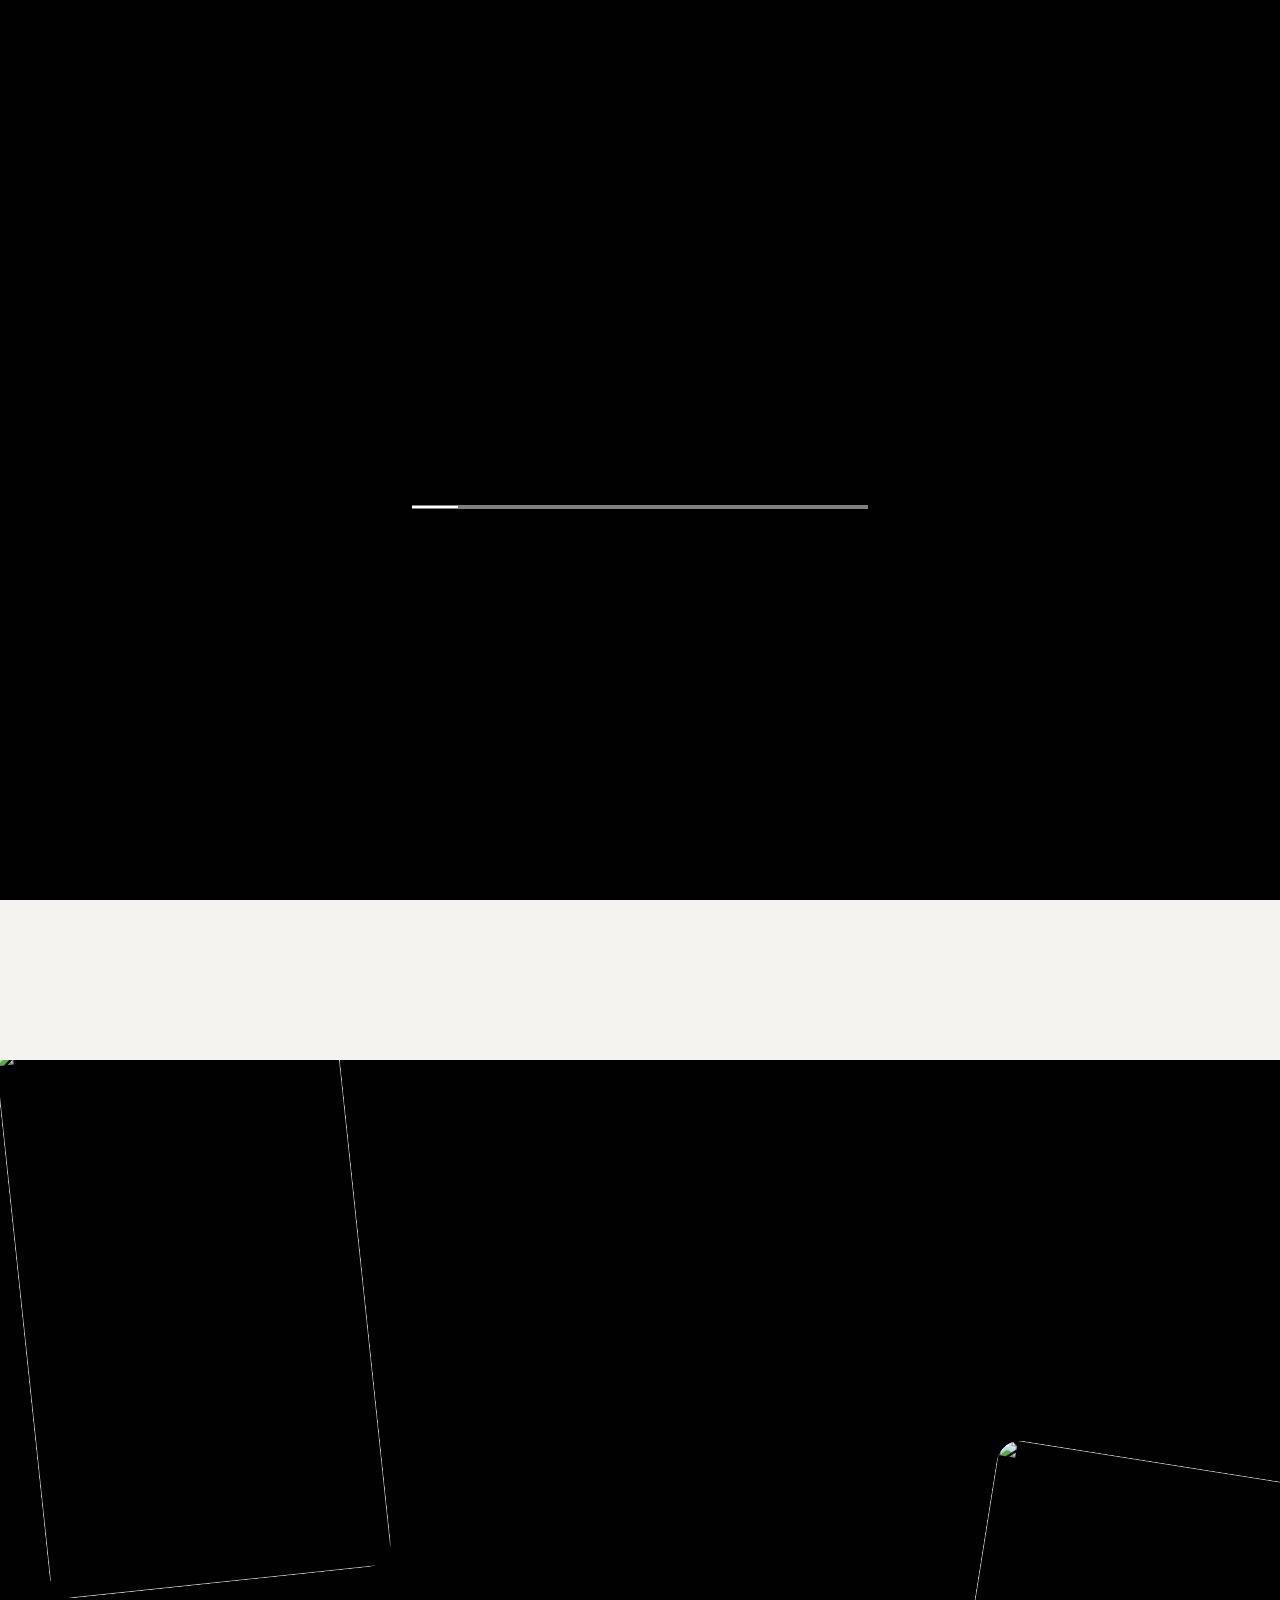
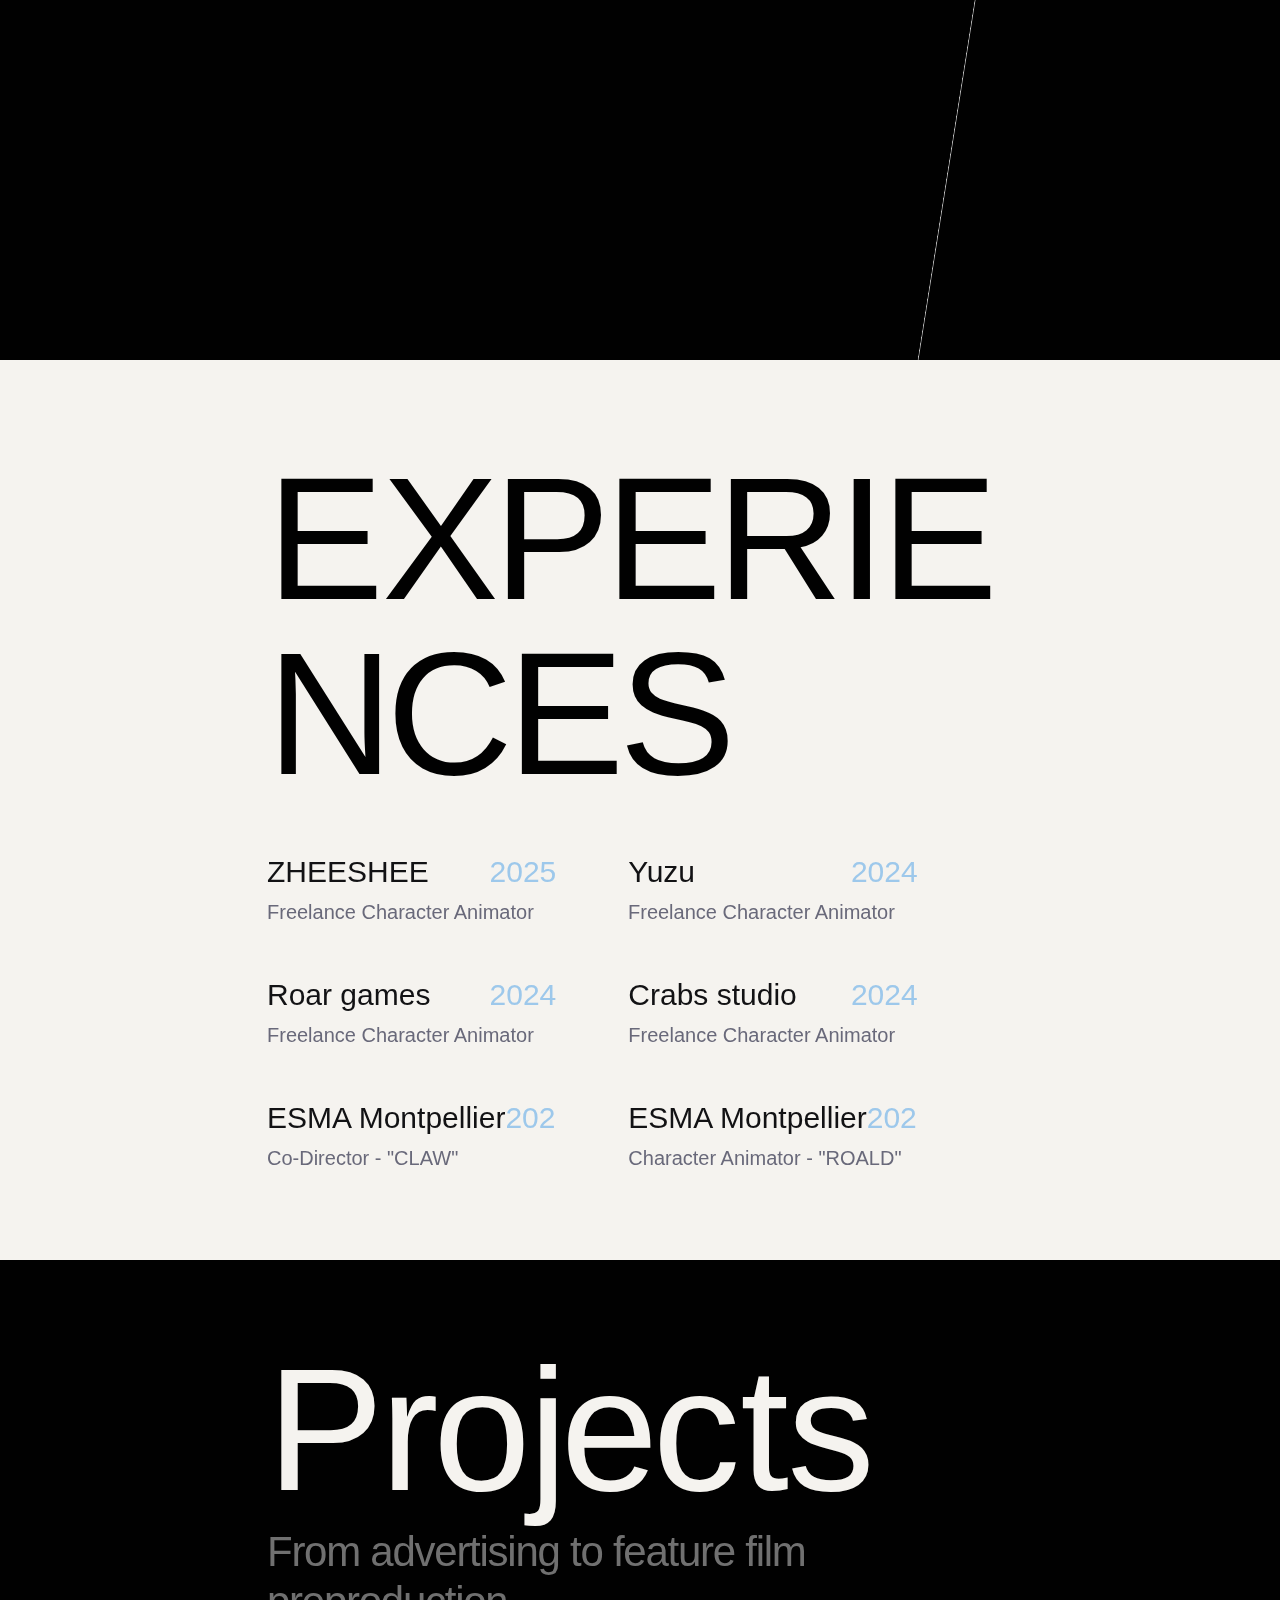
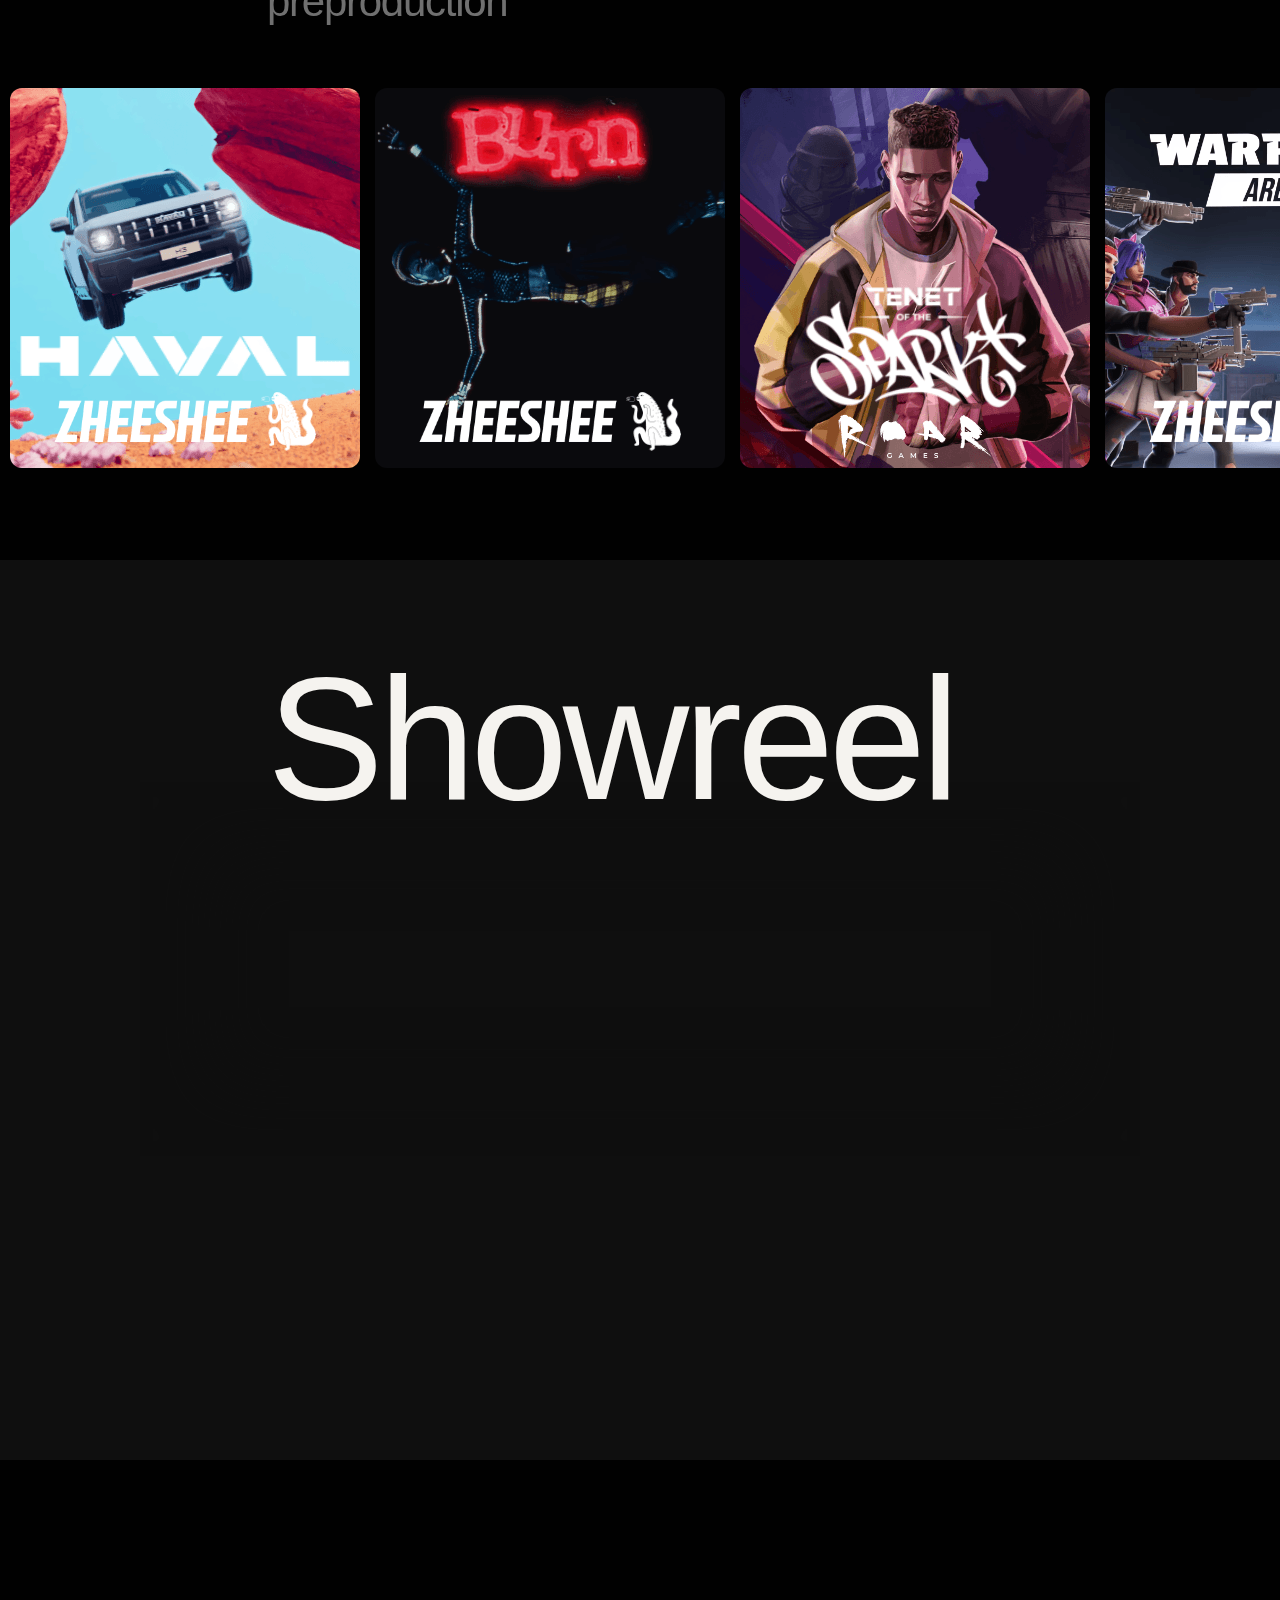
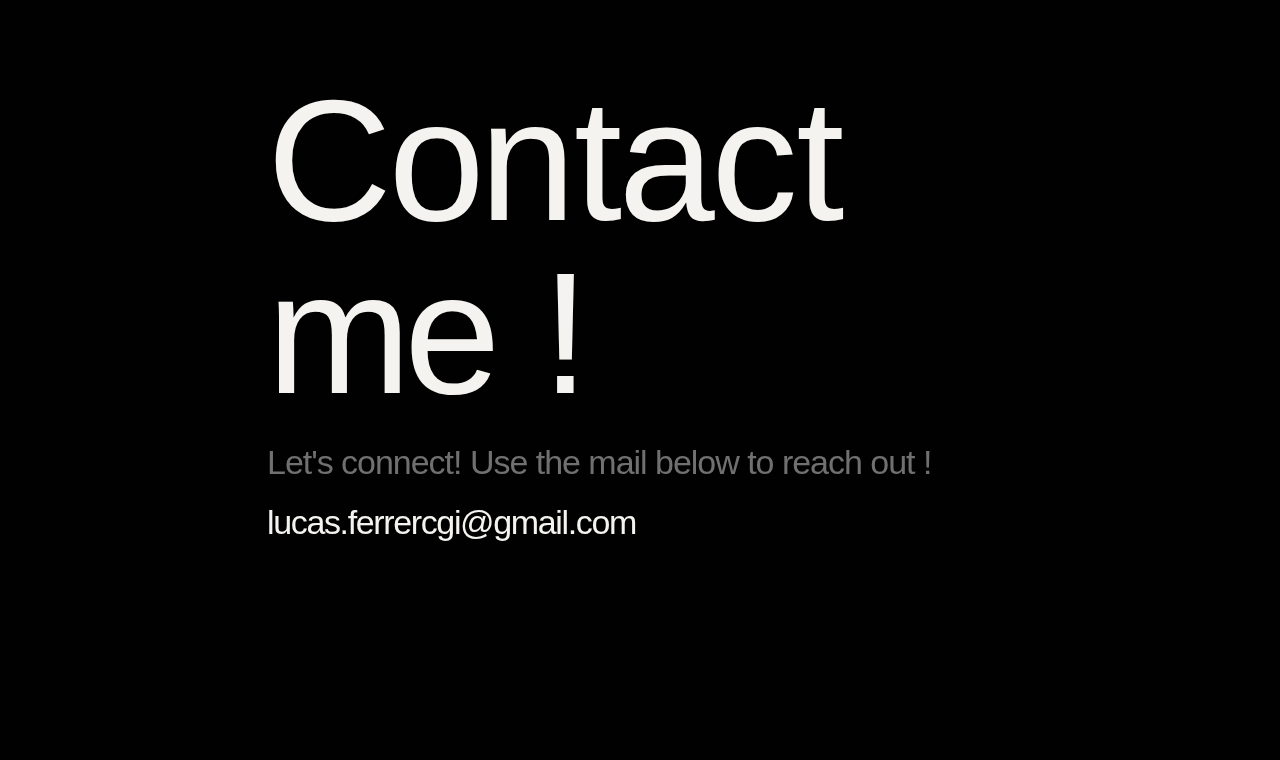
==== commit d9a2a806: "Update index.html" ====
--- a/index.html
+++ b/index.html
@@ -2,7 +2,7 @@
 <!-- ✨ Built with Framer • https://www.framer.com/ -->
 <html lang="en">
 
-<!-- Mirrored from lucasferrerportfolio.framer.website/ by HTTrack Website Copier/3.x [XR&CO'2014], Sun, 09 Mar 2025 16:50:09 GMT -->
+<!-- Mirrored from lucasferrerportfolio.framer.website/ by HTTrack Website Copier/3.x [XR&CO'2014], Sun, 09 Mar 2025 17:18:30 GMT -->
 <head>
     <meta charset="utf-8">
     
@@ -15,7 +15,7 @@
     <meta name="generator" content="Framer f7d95e4">
     <title>Lucas FERRER - Character Animator</title>
     <meta name="description" content="A showcase of my work and projects I've contributed to. Explore my achievements and skills. This site also makes it easy to connect with me. Don't hesitate to reach out for collaboration or inquiries.">
-    <meta name="framer-search-index" content="https://framerusercontent.com/sites/K32hKNYtjaZ6eherTbBDL/searchIndex-2nsHtSs0Nc-8.json">
+    <meta name="framer-search-index" content="https://framerusercontent.com/sites/K32hKNYtjaZ6eherTbBDL/searchIndex-q0wsvxIivlss.json">
     <link href="../framerusercontent.com/images/9hy07Q0KyXbonKZBNI7AgPfHMPI.png" rel="icon" media="(prefers-color-scheme: light)">
     <link href="../framerusercontent.com/images/9hy07Q0KyXbonKZBNI7AgPfHMPI.png" rel="icon" media="(prefers-color-scheme: dark)">
     <link rel="apple-touch-icon" href="../framerusercontent.com/images/NVnpoK5wbAjzkNj65aXdmOBEBY.png">
@@ -31,7 +31,7 @@
     <meta name="twitter:image" content="../framerusercontent.com/images/vw2oOInbu1ZMsobqk0B1YKIWY.png">
     
     
-    <meta name="robots" content="max-image-preview:large"><link rel="canonical" href="index.html"><meta property="og:url" content="index.html"><style data-framer-breakpoint-css>@media(min-width: 1440px){.hidden-72rtr7{display:none!important}}@media(min-width: 810px) and (max-width: 1439px){.hidden-14bfn42{display:none!important}}@media(max-width: 809px){.hidden-1u0xodg{display:none!important}}</style><style data-framer-css-ssr-minified data-framer-components="framer-lib-cursors-host framer-cxm1t PropertyOverrides framer-jcNZk">html,body,#main{margin:0;padding:0;box-sizing:border-box}:root{-webkit-font-smoothing:antialiased;-moz-osx-font-smoothing:grayscale}*{box-sizing:border-box;-webkit-font-smoothing:inherit}h1,h2,h3,h4,h5,h6,p,figure{margin:0}body,input,textarea,select,button{font-size:12px;font-family:sans-serif}body{--token-bce7714b-79cd-4ddd-9acf-169e9676d307: rgb(12, 13, 13);--token-da265b93-ee70-462d-b54a-d31d072697c5: rgb(245, 243, 239);--token-6f177e94-9a7a-45e7-9c82-5bed05e0ce2e: rgb(157, 200, 235);--token-3628ffc1-0c98-4855-be41-c6412ee28a1a: rgb(112, 112, 112);--token-86221c2c-0115-4e10-9846-e81e2fc1ec6c: rgb(255, 255, 255);--token-0e25b644-64f2-403c-8b08-e54c31587404: rgb(1, 1, 1);--token-30b76aa4-2411-44d5-9b55-2add9f9c0246: rgb(15, 15, 15)}#__framer-badge-container{position:fixed;bottom:0;padding:20px;width:100%;display:flex;justify-content:right;pointer-events:none;z-index:314159}.__framer-badge{pointer-events:auto}@font-face{font-family:"Neue Haas Grotesk Display Pro 45 Light";src:url(https://framerusercontent.com/assets/7v88vbNPUPh3PX8XhEqCZvmuic.woff2);font-display:swap}@font-face{font-family:"Neue Haas Grotesk Display Pro 55 Roman";src:url(https://framerusercontent.com/assets/tmLwqa5rh55YXw6gAs9GB7y6CY.woff2);font-display:swap}@font-face{font-family:Tanker;src:url(https://framerusercontent.com/third-party-assets/fontshare/wf/ATKS7EHYU4PKFTXRA4UFAHPY7XS75QMY/OYTCFLQCR7FVKK7FIO7TCJPY4YG22I3S/GKSURDSYOFIC3Y6F5SMWSENDSAB2YMKC.woff2);font-display:swap;font-style:normal;font-weight:400}@font-face{font-family:"Neue Haas Grotesk Display Pro 45 Light Placeholder";src:local("Arial");ascent-override:91.78%;descent-override:20.42%;line-gap-override:22.44%;size-adjust:89.12%}@font-face{font-family:"Neue Haas Grotesk Display Pro 55 Roman Placeholder";src:local("Arial");ascent-override:87.46%;descent-override:19.46%;line-gap-override:21.38%;size-adjust:93.53%}@font-face{font-family:Tanker Placeholder;src:local("Arial");ascent-override:115.45%;descent-override:30.02%;line-gap-override:10.39%;size-adjust:86.62%}body{--framer-will-change-override: none}@supports (background: -webkit-named-image(i)) and (not (grid-template-rows: subgrid)){body{--framer-will-change-override: transform}}[data-framer-component-type]{position:absolute}[data-framer-component-type=Text]{cursor:inherit}[data-framer-component-text-autosized] *{white-space:pre}[data-framer-component-type=Text]>*{text-align:var(--framer-text-alignment, start)}[data-framer-component-type=Text] span span,[data-framer-component-type=Text] p span,[data-framer-component-type=Text] h1 span,[data-framer-component-type=Text] h2 span,[data-framer-component-type=Text] h3 span,[data-framer-component-type=Text] h4 span,[data-framer-component-type=Text] h5 span,[data-framer-component-type=Text] h6 span{display:block}[data-framer-component-type=Text] span span span,[data-framer-component-type=Text] p span span,[data-framer-component-type=Text] h1 span span,[data-framer-component-type=Text] h2 span span,[data-framer-component-type=Text] h3 span span,[data-framer-component-type=Text] h4 span span,[data-framer-component-type=Text] h5 span span,[data-framer-component-type=Text] h6 span span{display:unset}[data-framer-component-type=Text] div div span,[data-framer-component-type=Text] a div span,[data-framer-component-type=Text] span span span,[data-framer-component-type=Text] p span span,[data-framer-component-type=Text] h1 span span,[data-framer-component-type=Text] h2 span span,[data-framer-component-type=Text] h3 span span,[data-framer-component-type=Text] h4 span span,[data-framer-component-type=Text] h5 span span,[data-framer-component-type=Text] h6 span span,[data-framer-component-type=Text] a{font-family:var(--font-family);font-style:var(--font-style);font-weight:min(calc(var(--framer-font-weight-increase, 0) + var(--font-weight, 400)),900);color:var(--text-color);letter-spacing:var(--letter-spacing);font-size:var(--font-size);text-transform:var(--text-transform);text-decoration:var(--text-decoration);line-height:var(--line-height)}[data-framer-component-type=Text] div div span,[data-framer-component-type=Text] a div span,[data-framer-component-type=Text] span span span,[data-framer-component-type=Text] p span span,[data-framer-component-type=Text] h1 span span,[data-framer-component-type=Text] h2 span span,[data-framer-component-type=Text] h3 span span,[data-framer-component-type=Text] h4 span span,[data-framer-component-type=Text] h5 span span,[data-framer-component-type=Text] h6 span span,[data-framer-component-type=Text] a{--font-family: var(--framer-font-family);--font-style: var(--framer-font-style);--font-weight: var(--framer-font-weight);--text-color: var(--framer-text-color);--letter-spacing: var(--framer-letter-spacing);--font-size: var(--framer-font-size);--text-transform: var(--framer-text-transform);--text-decoration: var(--framer-text-decoration);--line-height: var(--framer-line-height)}[data-framer-component-type=Text] a,[data-framer-component-type=Text] a div span,[data-framer-component-type=Text] a span span span,[data-framer-component-type=Text] a p span span,[data-framer-component-type=Text] a h1 span span,[data-framer-component-type=Text] a h2 span span,[data-framer-component-type=Text] a h3 span span,[data-framer-component-type=Text] a h4 span span,[data-framer-component-type=Text] a h5 span span,[data-framer-component-type=Text] a h6 span span{--font-family: var(--framer-link-font-family, var(--framer-font-family));--font-style: var(--framer-link-font-style, var(--framer-font-style));--font-weight: var(--framer-link-font-weight, var(--framer-font-weight));--text-color: var(--framer-link-text-color, var(--framer-text-color));--font-size: var(--framer-link-font-size, var(--framer-font-size));--text-transform: var(--framer-link-text-transform, var(--framer-text-transform));--text-decoration: var(--framer-link-text-decoration, var(--framer-text-decoration))}[data-framer-component-type=Text] a:hover,[data-framer-component-type=Text] a div span:hover,[data-framer-component-type=Text] a span span span:hover,[data-framer-component-type=Text] a p span span:hover,[data-framer-component-type=Text] a h1 span span:hover,[data-framer-component-type=Text] a h2 span span:hover,[data-framer-component-type=Text] a h3 span span:hover,[data-framer-component-type=Text] a h4 span span:hover,[data-framer-component-type=Text] a h5 span span:hover,[data-framer-component-type=Text] a h6 span span:hover{--font-family: var(--framer-link-hover-font-family, var(--framer-link-font-family, var(--framer-font-family)));--font-style: var(--framer-link-hover-font-style, var(--framer-link-font-style, var(--framer-font-style)));--font-weight: var(--framer-link-hover-font-weight, var(--framer-link-font-weight, var(--framer-font-weight)));--text-color: var(--framer-link-hover-text-color, var(--framer-link-text-color, var(--framer-text-color)));--font-size: var(--framer-link-hover-font-size, var(--framer-link-font-size, var(--framer-font-size)));--text-transform: var(--framer-link-hover-text-transform, var(--framer-link-text-transform, var(--framer-text-transform)));--text-decoration: var(--framer-link-hover-text-decoration, var(--framer-link-text-decoration, var(--framer-text-decoration)))}[data-framer-component-type=Text].isCurrent a,[data-framer-component-type=Text].isCurrent a div span,[data-framer-component-type=Text].isCurrent a span span span,[data-framer-component-type=Text].isCurrent a p span span,[data-framer-component-type=Text].isCurrent a h1 span span,[data-framer-component-type=Text].isCurrent a h2 span span,[data-framer-component-type=Text].isCurrent a h3 span span,[data-framer-component-type=Text].isCurrent a h4 span span,[data-framer-component-type=Text].isCurrent a h5 span span,[data-framer-component-type=Text].isCurrent a h6 span span{--font-family: var(--framer-link-current-font-family, var(--framer-link-font-family, var(--framer-font-family)));--font-style: var(--framer-link-current-font-style, var(--framer-link-font-style, var(--framer-font-style)));--font-weight: var(--framer-link-current-font-weight, var(--framer-link-font-weight, var(--framer-font-weight)));--text-color: var(--framer-link-current-text-color, var(--framer-link-text-color, var(--framer-text-color)));--font-size: var(--framer-link-current-font-size, var(--framer-link-font-size, var(--framer-font-size)));--text-transform: var(--framer-link-current-text-transform, var(--framer-link-text-transform, var(--framer-text-transform)));--text-decoration: var(--framer-link-current-text-decoration, var(--framer-link-text-decoration, var(--framer-text-decoration)))}p.framer-text,div.framer-text,figure.framer-text,h1.framer-text,h2.framer-text,h3.framer-text,h4.framer-text,h5.framer-text,h6.framer-text,ol.framer-text,ul.framer-text{margin:0;padding:0}p.framer-text,div.framer-text,h1.framer-text,h2.framer-text,h3.framer-text,h4.framer-text,h5.framer-text,h6.framer-text,li.framer-text,ol.framer-text,ul.framer-text,span.framer-text:not([data-text-fill]){font-family:var(--framer-blockquote-font-family, var(--framer-font-family, Inter, Inter Placeholder, sans-serif));font-style:var(--framer-blockquote-font-style, var(--framer-font-style, normal));font-weight:var(--framer-blockquote-font-weight, var(--framer-font-weight, 400));color:var(--framer-blockquote-text-color, var(--framer-text-color, #000));font-size:calc(var(--framer-blockquote-font-size, var(--framer-font-size, 16px)) * var(--framer-font-size-scale, 1));letter-spacing:var(--framer-blockquote-letter-spacing, var(--framer-letter-spacing, 0));text-transform:var(--framer-blockquote-text-transform, var(--framer-text-transform, none));text-decoration:var(--framer-blockquote-text-decoration, var(--framer-text-decoration, none));line-height:var(--framer-blockquote-line-height, var(--framer-line-height, 1.2em));text-align:var(--framer-blockquote-text-alignment, var(--framer-text-alignment, start));-webkit-text-stroke-width:var(--framer-text-stroke-width, initial);-webkit-text-stroke-color:var(--framer-text-stroke-color, initial);-moz-font-feature-settings:var(--framer-font-open-type-features, initial);-webkit-font-feature-settings:var(--framer-font-open-type-features, initial);font-feature-settings:var(--framer-font-open-type-features, initial);font-variation-settings:var(--framer-font-variation-axes, normal);text-wrap:var(--framer-text-wrap-override, var(--framer-text-wrap))}.framer-fit-text .framer-text{white-space:nowrap;white-space-collapse:preserve}strong.framer-text{font-family:var(--framer-blockquote-font-family-bold, var(--framer-font-family-bold));font-style:var(--framer-blockquote-font-style-bold, var(--framer-font-style-bold));font-weight:var(--framer-blockquote-font-weight-bold, var(--framer-font-weight-bold, bolder));font-variation-settings:var(--framer-blockquote-font-variation-axes-bold, var(--framer-font-variation-axes-bold))}em.framer-text{font-family:var(--framer-blockquote-font-family-italic, var(--framer-font-family-italic));font-style:var(--framer-blockquote-font-style-italic, var(--framer-font-style-italic, italic));font-weight:var(--framer-blockquote-font-weight-italic, var(--framer-font-weight-italic));font-variation-settings:var(--framer-blockquote-font-variation-axes-italic, var(--framer-font-variation-axes-italic))}em.framer-text>strong.framer-text{font-family:var(--framer-blockquote-font-family-bold-italic, var(--framer-font-family-bold-italic));font-style:var(--framer-blockquote-font-style-bold-italic, var(--framer-font-style-bold-italic, italic));font-weight:var(--framer-blockquote-font-weight-bold-italic, var(--framer-font-weight-bold-italic, bolder));font-variation-settings:var(--framer-blockquote-font-variation-axes-bold-italic, var(--framer-font-variation-axes-bold-italic))}p.framer-text:not(:first-child),div.framer-text:not(:first-child),h1.framer-text:not(:first-child),h2.framer-text:not(:first-child),h3.framer-text:not(:first-child),h4.framer-text:not(:first-child),h5.framer-text:not(:first-child),h6.framer-text:not(:first-child),ol.framer-text:not(:first-child),ul.framer-text:not(:first-child),blockquote.framer-text:not(:first-child),table.framer-text:not(:first-child),figure.framer-text:not(:first-child),.framer-image.framer-text:not(:first-child){margin-top:var(--framer-blockquote-paragraph-spacing, var(--framer-paragraph-spacing, 0))}li.framer-text>ul.framer-text:nth-child(2),li.framer-text>ol.framer-text:nth-child(2){margin-top:0}.framer-text[data-text-fill]{display:inline-block;background-clip:text;-webkit-background-clip:text;-webkit-text-fill-color:transparent;padding:max(0em,calc(calc(1.3em - var(--framer-blockquote-line-height, var(--framer-line-height, 1.3em))) / 2));margin:min(0em,calc(calc(1.3em - var(--framer-blockquote-line-height, var(--framer-line-height, 1.3em))) / -2))}code.framer-text,code.framer-text span.framer-text:not([data-text-fill]){font-family:var(--framer-code-font-family, var(--framer-font-family, Inter, Inter Placeholder, sans-serif));font-style:var(--framer-blockquote-font-style, var(--framer-code-font-style, var(--framer-font-style, normal)));font-weight:var(--framer-blockquote-font-weight, var(--framer-code-font-weight, var(--framer-font-weight, 400)));color:var(--framer-blockquote-text-color, var(--framer-code-text-color, var(--framer-text-color, #000)));font-size:calc(var(--framer-blockquote-font-size, var(--framer-font-size, 16px)) * var(--framer-font-size-scale, 1));letter-spacing:var(--framer-blockquote-letter-spacing, var(--framer-letter-spacing, 0));line-height:var(--framer-blockquote-line-height, var(--framer-line-height, 1.2em))}blockquote.framer-text{margin-block-start:initial;margin-block-end:initial;margin-inline-start:initial;margin-inline-end:initial;unicode-bidi:initial}a.framer-text,a.framer-text span.framer-text:not([data-text-fill]),span.framer-text[data-nested-link],span.framer-text[data-nested-link] span.framer-text:not([data-text-fill]){font-family:var(--framer-blockquote-font-family, var(--framer-link-font-family, var(--framer-font-family, Inter, Inter Placeholder, sans-serif)));font-style:var(--framer-blockquote-font-style, var(--framer-link-font-style, var(--framer-font-style, normal)));font-weight:var(--framer-blockquote-font-weight, var(--framer-link-font-weight, var(--framer-font-weight, 400)));color:var(--framer-blockquote-text-color, var(--framer-link-text-color, var(--framer-text-color, #000)));font-size:calc(var(--framer-blockquote-font-size, var(--framer-font-size, 16px)) * var(--framer-font-size-scale, 1));text-transform:var(--framer-blockquote-text-transform, var(--framer-link-text-transform, var(--framer-text-transform, none)));text-decoration:var(--framer-blockquote-text-decoration, var(--framer-link-text-decoration, var(--framer-text-decoration, none)));cursor:var(--framer-custom-cursors, pointer)}code.framer-text a.framer-text,code.framer-text a.framer-text span.framer-text:not([data-text-fill]),code.framer-text span.framer-text[data-nested-link],code.framer-text span.framer-text[data-nested-link] span.framer-text:not([data-text-fill]){font-family:var(--framer-code-font-family, var(--framer-font-family, Inter, Inter Placeholder, sans-serif));font-style:var(--framer-blockquote-font-style, var(--framer-code-font-style, var(--framer-font-style, normal)));font-weight:var(--framer-blockquote-font-weight, var(--framer-code-font-weight, var(--framer-font-weight, 400)));color:var(--framer-blockquote-text-color, var(--framer-link-text-color, var(--framer-code-text-color, var(--framer-text-color, #000))));font-size:calc(var(--framer-blockquote-font-size, var(--framer-font-size, 16px)) * var(--framer-font-size-scale, 1))}a.framer-text:hover,a.framer-text:hover span.framer-text:not([data-text-fill]),span.framer-text[data-nested-link]:hover,span.framer-text[data-nested-link]:hover span.framer-text:not([data-text-fill]){font-family:var(--framer-link-hover-font-family, var(--framer-blockquote-font-family, var(--framer-link-font-family, var(--framer-font-family, Inter, Inter Placeholder, sans-serif))));font-style:var(--framer-link-hover-font-style, var(--framer-blockquote-font-style, var(--framer-link-font-style, var(--framer-font-style, normal))));font-weight:var(--framer-link-hover-font-weight, var(--framer-blockquote-font-weight, var(--framer-link-font-weight, var(--framer-font-weight, 400))));color:var(--framer-link-hover-text-color, var(--framer-blockquote-text-color, var(--framer-link-text-color, var(--framer-text-color, #000))));font-size:calc(var(--framer-link-hover-font-size, var(--framer-blockquote-font-size, var(--framer-font-size, 16px))) * var(--framer-font-size-scale, 1));text-transform:var(--framer-link-hover-text-transform, var(--framer-blockquote-text-transform, var(--framer-link-text-transform, var(--framer-text-transform, none))));text-decoration:var(--framer-link-hover-text-decoration, var(--framer-blockquote-text-decoration, var(--framer-link-text-decoration, var(--framer-text-decoration, none))))}code.framer-text a.framer-text:hover,code.framer-text a.framer-text:hover span.framer-text:not([data-text-fill]),code.framer-text span.framer-text[data-nested-link]:hover,code.framer-text span.framer-text[data-nested-link]:hover span.framer-text:not([data-text-fill]){font-family:var(var(--framer-code-font-family, var(--framer-font-family, Inter, Inter Placeholder, sans-serif)));font-style:var(--framer-blockquote-font-style, var(--framer-code-font-style, var(--framer-font-style, normal)));font-weight:var(--framer-blockquote-font-weight, var(--framer-code-font-weight, var(--framer-font-weight, 400)));color:var(--framer-link-hover-text-color, var(--framer-blockquote-text-color, var(--framer-link-text-color, var(--framer-code-text-color, var(--framer-text-color, #000)))));font-size:calc(var(--framer-link-hover-font-size, var(--framer-blockquote-font-size, var(--framer-link-font-size, var(--framer-font-size, 16px)))) * var(--framer-font-size-scale, 1))}a.framer-text[data-framer-page-link-current],a.framer-text[data-framer-page-link-current] span.framer-text:not([data-text-fill]),span.framer-text[data-framer-page-link-current],span.framer-text[data-framer-page-link-current] span.framer-text:not([data-text-fill]){font-family:var(--framer-link-current-font-family, var(--framer-link-font-family, var(--framer-font-family, Inter, Inter Placeholder, sans-serif)));font-style:var(--framer-link-current-font-style, var(--framer-link-font-style, var(--framer-font-style, normal)));font-weight:var(--framer-link-current-font-weight, var(--framer-link-font-weight, var(--framer-font-weight, 400)));color:var(--framer-link-current-text-color, var(--framer-link-text-color, var(--framer-text-color, #000)));font-size:calc(var(--framer-link-current-font-size, var(--framer-link-font-size, var(--framer-font-size, 16px))) * var(--framer-font-size-scale, 1));text-transform:var(--framer-link-current-text-transform, var(--framer-link-text-transform, var(--framer-text-transform, none)));text-decoration:var(--framer-link-current-text-decoration, var(--framer-link-text-decoration, var(--framer-text-decoration, none)))}code.framer-text a.framer-text[data-framer-page-link-current],code.framer-text a.framer-text[data-framer-page-link-current] span.framer-text:not([data-text-fill]),code.framer-text span.framer-text[data-framer-page-link-current],code.framer-text span.framer-text[data-framer-page-link-current] span.framer-text:not([data-text-fill]){font-family:var(--framer-code-font-family, var(--framer-font-family, Inter, Inter Placeholder, sans-serif));font-style:var(--framer-code-font-style, var(--framer-font-style, normal));font-weight:var(--framer-code-font-weight, var(--framer-font-weight, 400));color:var(--framer-link-current-text-color, var(--framer-link-text-color, var(--framer-code-text-color, var(--framer-text-color, #000))));font-size:calc(var(--framer-link-current-font-size, var(--framer-link-font-size, var(--framer-font-size, 16px))) * var(--framer-font-size-scale, 1))}a.framer-text[data-framer-page-link-current]:hover,a.framer-text[data-framer-page-link-current]:hover span.framer-text:not([data-text-fill]),span.framer-text[data-framer-page-link-current]:hover,span.framer-text[data-framer-page-link-current]:hover span.framer-text:not([data-text-fill]){font-family:var(--framer-link-hover-font-family, var(--framer-link-current-font-family, var(--framer-link-font-family, var(--framer-font-family, Inter, Inter Placeholder, sans-serif))));font-style:var(--framer-link-hover-font-style, var(--framer-link-current-font-style, var(--framer-link-font-style, var(--framer-font-style, normal))));font-weight:var(--framer-link-hover-font-weight, var(--framer-link-current-font-weight, var(--framer-link-font-weight, var(--framer-font-weight, 400))));color:var(--framer-link-hover-text-color, var(--framer-link-current-text-color, var(--framer-link-text-color, var(--framer-text-color, #000))));font-size:calc(var(--framer-link-hover-font-size, var(--framer-link-current-font-size, var(--framer-link-font-size, var(--framer-font-size, 16px)))) * var(--framer-font-size-scale, 1));text-transform:var(--framer-link-hover-text-transform, var(--framer-link-current-text-transform, var(--framer-link-text-transform, var(--framer-text-transform, none))));text-decoration:var(--framer-link-hover-text-decoration, var(--framer-link-current-text-decoration, var(--framer-link-text-decoration, var(--framer-text-decoration, none))))}code.framer-text a.framer-text[data-framer-page-link-current]:hover,code.framer-text a.framer-text[data-framer-page-link-current]:hover span.framer-text:not([data-text-fill]),code.framer-text span.framer-text[data-framer-page-link-current]:hover,code.framer-text span.framer-text[data-framer-page-link-current]:hover span.framer-text:not([data-text-fill]){font-family:var(--framer-code-font-family, var(--framer-font-family, Inter, Inter Placeholder, sans-serif));font-style:var(--framer-code-font-style, var(--framer-font-style, normal));font-weight:var(--framer-code-font-weight, var(--framer-font-weight, 400));color:var(--framer-link-hover-text-color, var(--framer-link-current-text-color, var(--framer-link-text-color, var(--framer-code-text-color, var(--framer-text-color, #000)))));font-size:calc(var(--framer-link-hover-font-size, var(--framer-link-current-font-size, var(--framer-link-font-size, var(--framer-font-size, 16px)))) * var(--framer-font-size-scale, 1))}.framer-image.framer-text{display:block;max-width:100%;height:auto}.text-styles-preset-reset.framer-text{--framer-font-family: Inter, Inter Placeholder, sans-serif;--framer-font-style: normal;--framer-font-weight: 500;--framer-text-color: #000;--framer-font-size: 16px;--framer-letter-spacing: 0;--framer-text-transform: none;--framer-text-decoration: none;--framer-line-height: 1.2em;--framer-text-alignment: start;--framer-font-open-type-features: normal}ol.framer-text{--list-style-type: decimal}ul.framer-text,ol.framer-text{display:table;width:100%}li.framer-text{display:table-row;counter-increment:list-item;list-style:none}ol.framer-text>li.framer-text:before{display:table-cell;width:2.25ch;box-sizing:border-box;padding-inline-end:.75ch;content:counter(list-item,var(--list-style-type)) ".";white-space:nowrap}ul.framer-text>li.framer-text:before{display:table-cell;width:2.25ch;box-sizing:border-box;padding-inline-end:.75ch;content:"\2022"}.framer-table-wrapper{overflow-x:auto}table.framer-text,.framer-table-wrapper table{border-collapse:separate;border-spacing:0;table-layout:auto;white-space:nowrap;width:100%}.framer-text-module[style*=aspect-ratio]>:first-child{width:100%}@supports not (aspect-ratio: 1){.framer-text-module[style*=aspect-ratio]{position:relative}}@supports not (aspect-ratio: 1){.framer-text-module[style*=aspect-ratio]:before{content:"";display:block;padding-bottom:calc(100% / calc(var(--aspect-ratio)))}}@supports not (aspect-ratio: 1){.framer-text-module[style*=aspect-ratio]>:first-child{position:absolute;top:0;left:0;height:100%}}[data-framer-component-type=DeprecatedRichText]{cursor:inherit}[data-framer-component-type=DeprecatedRichText] .text-styles-preset-reset{--framer-font-family: Inter, Inter Placeholder, sans-serif;--framer-font-style: normal;--framer-font-weight: 500;--framer-text-color: #000;--framer-font-size: 16px;--framer-letter-spacing: 0;--framer-text-transform: none;--framer-text-decoration: none;--framer-line-height: 1.2em;--framer-text-alignment: start;--framer-font-open-type-features: normal;--font-variation-settings: normal}[data-framer-component-type=DeprecatedRichText] p,[data-framer-component-type=DeprecatedRichText] div,[data-framer-component-type=DeprecatedRichText] h1,[data-framer-component-type=DeprecatedRichText] h2,[data-framer-component-type=DeprecatedRichText] h3,[data-framer-component-type=DeprecatedRichText] h4,[data-framer-component-type=DeprecatedRichText] h5,[data-framer-component-type=DeprecatedRichText] h6{margin:0;padding:0}[data-framer-component-type=DeprecatedRichText] p,[data-framer-component-type=DeprecatedRichText] div,[data-framer-component-type=DeprecatedRichText] h1,[data-framer-component-type=DeprecatedRichText] h2,[data-framer-component-type=DeprecatedRichText] h3,[data-framer-component-type=DeprecatedRichText] h4,[data-framer-component-type=DeprecatedRichText] h5,[data-framer-component-type=DeprecatedRichText] h6,[data-framer-component-type=DeprecatedRichText] li,[data-framer-component-type=DeprecatedRichText] ol,[data-framer-component-type=DeprecatedRichText] ul,[data-framer-component-type=DeprecatedRichText] span:not([data-text-fill]){font-family:var(--framer-font-family, Inter, Inter Placeholder, sans-serif);font-style:var(--framer-font-style, normal);font-weight:var(--framer-font-weight, 400);color:var(--framer-text-color, #000);font-size:var(--framer-font-size, 16px);letter-spacing:var(--framer-letter-spacing, 0);text-transform:var(--framer-text-transform, none);text-decoration:var(--framer-text-decoration, none);line-height:var(--framer-line-height, 1.2em);text-align:var(--framer-text-alignment, start)}[data-framer-component-type=DeprecatedRichText] p:not(:first-child),[data-framer-component-type=DeprecatedRichText] div:not(:first-child),[data-framer-component-type=DeprecatedRichText] h1:not(:first-child),[data-framer-component-type=DeprecatedRichText] h2:not(:first-child),[data-framer-component-type=DeprecatedRichText] h3:not(:first-child),[data-framer-component-type=DeprecatedRichText] h4:not(:first-child),[data-framer-component-type=DeprecatedRichText] h5:not(:first-child),[data-framer-component-type=DeprecatedRichText] h6:not(:first-child),[data-framer-component-type=DeprecatedRichText] ol:not(:first-child),[data-framer-component-type=DeprecatedRichText] ul:not(:first-child),[data-framer-component-type=DeprecatedRichText] .framer-image:not(:first-child){margin-top:var(--framer-paragraph-spacing, 0)}[data-framer-component-type=DeprecatedRichText] span[data-text-fill]{display:inline-block;background-clip:text;-webkit-background-clip:text;-webkit-text-fill-color:transparent}[data-framer-component-type=DeprecatedRichText] a,[data-framer-component-type=DeprecatedRichText] a span:not([data-text-fill]){font-family:var(--framer-link-font-family, var(--framer-font-family, Inter, Inter Placeholder, sans-serif));font-style:var(--framer-link-font-style, var(--framer-font-style, normal));font-weight:var(--framer-link-font-weight, var(--framer-font-weight, 400));color:var(--framer-link-text-color, var(--framer-text-color, #000));font-size:var(--framer-link-font-size, var(--framer-font-size, 16px));text-transform:var(--framer-link-text-transform, var(--framer-text-transform, none));text-decoration:var(--framer-link-text-decoration, var(--framer-text-decoration, none))}[data-framer-component-type=DeprecatedRichText] a:hover,[data-framer-component-type=DeprecatedRichText] a:hover span:not([data-text-fill]){font-family:var(--framer-link-hover-font-family, var(--framer-link-font-family, var(--framer-font-family, Inter, Inter Placeholder, sans-serif)));font-style:var(--framer-link-hover-font-style, var(--framer-link-font-style, var(--framer-font-style, normal)));font-weight:var(--framer-link-hover-font-weight, var(--framer-link-font-weight, var(--framer-font-weight, 400)));color:var(--framer-link-hover-text-color, var(--framer-link-text-color, var(--framer-text-color, #000)));font-size:var(--framer-link-hover-font-size, var(--framer-link-font-size, var(--framer-font-size, 16px)));text-transform:var(--framer-link-hover-text-transform, var(--framer-link-text-transform, var(--framer-text-transform, none)));text-decoration:var(--framer-link-hover-text-decoration, var(--framer-link-text-decoration, var(--framer-text-decoration, none)))}[data-framer-component-type=DeprecatedRichText] a[data-framer-page-link-current],[data-framer-component-type=DeprecatedRichText] a[data-framer-page-link-current] span:not([data-text-fill]):not([data-nested-link]){font-family:var(--framer-link-current-font-family, var(--framer-link-font-family, var(--framer-font-family, Inter, Inter Placeholder, sans-serif)));font-style:var(--framer-link-current-font-style, var(--framer-link-font-style, var(--framer-font-style, normal)));font-weight:var(--framer-link-current-font-weight, var(--framer-link-font-weight, var(--framer-font-weight, 400)));color:var(--framer-link-current-text-color, var(--framer-link-text-color, var(--framer-text-color, #000)));font-size:var(--framer-link-current-font-size, var(--framer-link-font-size, var(--framer-font-size, 16px)));text-transform:var(--framer-link-current-text-transform, var(--framer-link-text-transform, var(--framer-text-transform, none)));text-decoration:var(--framer-link-current-text-decoration, var(--framer-link-text-decoration, var(--framer-text-decoration, none)))}[data-framer-component-type=DeprecatedRichText] a[data-framer-page-link-current]:hover,[data-framer-component-type=DeprecatedRichText] a[data-framer-page-link-current]:hover span:not([data-text-fill]):not([data-nested-link]){font-family:var(--framer-link-hover-font-family, var(--framer-link-current-font-family, var(--framer-link-font-family, var(--framer-font-family, Inter, Inter Placeholder, sans-serif))));font-style:var(--framer-link-hover-font-style, var(--framer-link-current-font-style, var(--framer-link-font-style, var(--framer-font-style, normal))));font-weight:var(--framer-link-hover-font-weight, var(--framer-link-current-font-weight, var(--framer-link-font-weight, var(--framer-font-weight, 400))));color:var(--framer-link-hover-text-color, var(--framer-link-current-text-color, var(--framer-link-text-color, var(--framer-text-color, #000))));font-size:var(--framer-link-hover-font-size, var(--framer-link-current-font-size, var(--framer-link-font-size, var(--framer-font-size, 16px))));text-transform:var(--framer-link-hover-text-transform, var(--framer-link-current-text-transform, var(--framer-link-text-transform, var(--framer-text-transform, none))));text-decoration:var(--framer-link-hover-text-decoration, var(--framer-link-current-text-decoration, var(--framer-link-text-decoration, var(--framer-text-decoration, none))))}[data-framer-component-type=DeprecatedRichText] strong{font-weight:bolder}[data-framer-component-type=DeprecatedRichText] em{font-style:italic}[data-framer-component-type=DeprecatedRichText] .framer-image{display:block;max-width:100%;height:auto}[data-framer-component-type=DeprecatedRichText] ul,[data-framer-component-type=DeprecatedRichText] ol{display:table;width:100%;padding-left:0;margin:0}[data-framer-component-type=DeprecatedRichText] li{display:table-row;counter-increment:list-item;list-style:none}[data-framer-component-type=DeprecatedRichText] ol>li:before{display:table-cell;width:2.25ch;box-sizing:border-box;padding-right:.75ch;content:counter(list-item) ".";white-space:nowrap}[data-framer-component-type=DeprecatedRichText] ul>li:before{display:table-cell;width:2.25ch;box-sizing:border-box;padding-right:.75ch;content:"\2022"}:not([data-framer-generated])>[data-framer-stack-content-wrapper]>*,:not([data-framer-generated])>[data-framer-stack-content-wrapper]>[data-framer-component-type],:not([data-framer-generated])>[data-framer-stack-content-wrapper]>[data-framer-legacy-stack-gap-enabled]>*,:not([data-framer-generated])>[data-framer-stack-content-wrapper]>[data-framer-legacy-stack-gap-enabled]>[data-framer-component-type]{position:relative}.flexbox-gap-not-supported [data-framer-legacy-stack-gap-enabled=true]>*,[data-framer-legacy-stack-gap-enabled=true][data-framer-stack-flexbox-gap=false]{margin-top:calc(var(--stack-gap-y) / 2);margin-bottom:calc(var(--stack-gap-y) / 2);margin-right:calc(var(--stack-gap-x) / 2);margin-left:calc(var(--stack-gap-x) / 2)}[data-framer-stack-content-wrapper][data-framer-stack-gap-enabled=true]{row-gap:var(--stack-native-row-gap);column-gap:var(--stack-native-column-gap)}.flexbox-gap-not-supported [data-framer-stack-content-wrapper][data-framer-stack-gap-enabled=true]{row-gap:unset;column-gap:unset}.flexbox-gap-not-supported [data-framer-stack-direction-reverse=false] [data-framer-legacy-stack-gap-enabled=true]>*:first-child,[data-framer-stack-direction-reverse=false] [data-framer-legacy-stack-gap-enabled=true][data-framer-stack-flexbox-gap=false]>*:first-child,.flexbox-gap-not-supported [data-framer-stack-direction-reverse=true] [data-framer-legacy-stack-gap-enabled=true]>*:last-child,[data-framer-stack-direction-reverse=true] [data-framer-legacy-stack-gap-enabled=true][data-framer-stack-flexbox-gap=false]>*:last-child{margin-top:0;margin-left:0}.flexbox-gap-not-supported [data-framer-stack-direction-reverse=false] [data-framer-legacy-stack-gap-enabled=true]>*:last-child,[data-framer-stack-direction-reverse=false] [data-framer-legacy-stack-gap-enabled=true][data-framer-stack-flexbox-gap=false]>*:last-child,.flexbox-gap-not-supported [data-framer-stack-direction-reverse=true] [data-framer-legacy-stack-gap-enabled=true]>*:first-child,[data-framer-stack-direction-reverse=true] [data-framer-legacy-stack-gap-enabled=true][data-framer-stack-flexbox-gap=false]>*:first-child{margin-right:0;margin-bottom:0}NavigationContainer [data-framer-component-type=NavigationContainer]>*,[data-framer-component-type=NavigationContainer]>[data-framer-component-type]{position:relative}[data-framer-component-type=Scroll]::-webkit-scrollbar{display:none}[data-framer-component-type=ScrollContentWrapper]>*{position:relative}[data-framer-component-type=NativeScroll]{-webkit-overflow-scrolling:touch}[data-framer-component-type=NativeScroll]>*{position:relative}[data-framer-component-type=NativeScroll].direction-both{overflow-x:scroll;overflow-y:scroll}[data-framer-component-type=NativeScroll].direction-vertical{overflow-x:hidden;overflow-y:scroll}[data-framer-component-type=NativeScroll].direction-horizontal{overflow-x:scroll;overflow-y:hidden}[data-framer-component-type=NativeScroll].direction-vertical>*{width:100%!important}[data-framer-component-type=NativeScroll].direction-horizontal>*{height:100%!important}[data-framer-component-type=NativeScroll].scrollbar-hidden::-webkit-scrollbar{display:none}[data-framer-component-type=PageContentWrapper]>*,[data-framer-component-type=PageContentWrapper]>[data-framer-component-type]{position:relative}[data-framer-component-type=DeviceComponent].no-device>*{width:100%!important;height:100%!important}[data-is-present=false],[data-is-present=false] *{pointer-events:none!important}[data-framer-cursor=pointer]{cursor:pointer}[data-framer-cursor=grab]{cursor:grab}[data-framer-cursor=grab]:active{cursor:grabbing}[data-framer-component-type=Frame] *,[data-framer-component-type=Stack] *{pointer-events:auto}[data-framer-generated] *{pointer-events:unset}.svgContainer svg{display:block}[data-reset=button]{border-width:0;padding:0;background:none}[data-hide-scrollbars=true]::-webkit-scrollbar{width:0px;height:0px}[data-hide-scrollbars=true]::-webkit-scrollbar-thumb{background:transparent}[data-hide-scrollbars=true]{scrollbar-width:none}.framer-cursor-none,.framer-cursor-none *{cursor:none!important}.framer-pointer-events-none,.framer-pointer-events-none *{pointer-events:none!important}.framer-cxm1t.framer-lux5qc,.framer-cxm1t .framer-lux5qc{display:block}.framer-cxm1t.framer-72rtr7{align-content:center;align-items:center;background-color:var(--token-da265b93-ee70-462d-b54a-d31d072697c5, #f5f3ef);display:flex;flex-direction:column;flex-wrap:nowrap;gap:0px;height:min-content;justify-content:flex-start;overflow:visible;padding:0;position:relative;width:1440px}.framer-cxm1t .framer-d5750k-container{flex:none;height:100vh;left:calc(50.00000000000002% - 100% / 2);pointer-events:none;position:fixed;top:calc(50.00000000000002% - 100vh / 2);width:100%;z-index:10}.framer-cxm1t .framer-s1og4a-container,.framer-cxm1t .framer-zqc2p4-container{flex:none;height:auto;position:relative;width:auto}.framer-cxm1t .framer-yy7q4k{align-content:center;align-items:center;background-color:var(--token-da265b93-ee70-462d-b54a-d31d072697c5, #ffffff);display:flex;flex:none;flex-direction:column;flex-wrap:nowrap;gap:10px;height:100vh;justify-content:center;overflow:hidden;padding:0;position:sticky;top:0;width:100%;z-index:1}.framer-cxm1t .framer-z3psrz{align-content:flex-start;align-items:flex-start;display:flex;flex:1 0 0px;flex-direction:column;flex-wrap:nowrap;gap:10px;height:1px;justify-content:flex-end;max-width:1440px;overflow:visible;padding:0 100px 130px 140px;position:relative;width:100%}.framer-cxm1t .framer-93xwuy{bottom:180px;flex:none;left:calc(50.00000000000002% - 1222px / 2);overflow:hidden;position:absolute;top:0;width:1222px;z-index:1}.framer-cxm1t .framer-1dla4d7{--framer-link-text-color: #0099ff;--framer-link-text-decoration: underline;bottom:0;flex:none;height:auto;overflow:visible;position:absolute;right:0;white-space:pre;width:auto}.framer-cxm1t .framer-eibwao{--framer-link-text-color: #0099ff;--framer-link-text-decoration: underline;bottom:0;flex:none;height:auto;left:0;overflow:visible;position:absolute;white-space:pre;width:auto}.framer-cxm1t .framer-dompp8{--framer-link-text-color: #0099ff;--framer-link-text-decoration: underline;bottom:0;flex:none;height:auto;left:0;overflow:hidden;position:absolute;white-space:pre;width:100%}.framer-cxm1t .framer-b1w3a0,.framer-cxm1t .framer-1hwc59y{bottom:-11px;flex:none;height:700px;left:520px;overflow:visible;position:absolute;width:800px;will-change:var(--framer-will-change-effect-override, transform);z-index:1}.framer-cxm1t .framer-qskpe4{align-content:center;align-items:center;background-color:var(--token-0e25b644-64f2-403c-8b08-e54c31587404, #010101);display:flex;flex:none;flex-direction:column;flex-wrap:nowrap;gap:10px;height:100vh;justify-content:center;overflow:hidden;padding:0;position:sticky;top:0;width:100%;z-index:1}.framer-cxm1t .framer-rx9n5h{align-content:center;align-items:center;display:flex;flex:1 0 0px;flex-direction:row;flex-wrap:nowrap;gap:24px;height:1px;justify-content:center;overflow:visible;padding:32px;position:relative;width:100%;z-index:3}.framer-cxm1t .framer-28osj6-container{bottom:0;flex:none;left:0;position:absolute;top:-252px;width:100%;z-index:4}.framer-cxm1t .framer-1qaas9o{aspect-ratio:.9411764705882353 / 1;bottom:71px;flex:none;height:var(--framer-aspect-ratio-supported, 51px);left:50%;overflow:hidden;position:absolute;transform:translate(-50%);width:48px;z-index:1}.framer-cxm1t .framer-96y7gk-container{aspect-ratio:1 / 1;flex:none;height:var(--framer-aspect-ratio-supported, 27px);left:50%;position:absolute;top:0;transform:translate(-50%);width:24px;z-index:1}.framer-cxm1t .framer-giefva{bottom:0;flex:none;height:auto;left:50%;position:absolute;transform:translate(-50%);white-space:pre;width:auto;z-index:1}.framer-cxm1t .framer-zpdfi4{border-radius:24px;flex:none;height:555px;left:88px;overflow:hidden;position:absolute;top:-32px;width:343px;will-change:var(--framer-will-change-override, transform);z-index:1}.framer-cxm1t .framer-1qidie3{border-radius:24px;bottom:-79px;flex:none;height:562px;overflow:hidden;position:absolute;right:62px;width:374px;will-change:var(--framer-will-change-override, transform);z-index:1}.framer-cxm1t .framer-zwvmip,.framer-cxm1t .framer-f8zwy1,.framer-cxm1t .framer-h6jqas,.framer-cxm1t .framer-muakuo{align-content:center;align-items:center;display:flex;flex:none;flex-direction:column;flex-wrap:nowrap;gap:10px;height:100vh;justify-content:center;overflow:hidden;padding:0;position:sticky;top:0;width:100%;z-index:1}.framer-cxm1t .framer-d6an4t{align-content:center;align-items:center;background-color:var(--token-da265b93-ee70-462d-b54a-d31d072697c5, #ffffff);display:flex;flex:1 0 0px;flex-direction:column;flex-wrap:nowrap;gap:51px;height:1px;justify-content:center;overflow:visible;padding:32px;position:relative;width:100%}.framer-cxm1t .framer-4r7n0u{align-content:center;align-items:center;display:flex;flex:none;flex-direction:column;flex-wrap:nowrap;gap:10px;height:min-content;justify-content:center;overflow:hidden;padding:0;position:relative;width:905px}.framer-cxm1t .framer-1lz7rvg,.framer-cxm1t .framer-1bksz6v,.framer-cxm1t .framer-o4igcc,.framer-cxm1t .framer-18xvurv,.framer-cxm1t .framer-1nngkn1,.framer-cxm1t .framer-cx2dwu,.framer-cxm1t .framer-pakdgv,.framer-cxm1t .framer-rh6g2q,.framer-cxm1t .framer-1c6h4v7{--framer-link-text-color: #0099ff;--framer-link-text-decoration: underline;flex:none;height:auto;position:relative;white-space:pre-wrap;width:100%;word-break:break-word;word-wrap:break-word}.framer-cxm1t .framer-ect26c,.framer-cxm1t .framer-151ai8m,.framer-cxm1t .framer-1nc3nul{align-content:center;align-items:center;display:flex;flex:none;flex-direction:row;flex-wrap:nowrap;gap:48px;height:min-content;justify-content:flex-start;overflow:hidden;padding:0;position:relative;width:905px}.framer-cxm1t .framer-13lgq1u,.framer-cxm1t .framer-1b2d5r7,.framer-cxm1t .framer-1nuxco7,.framer-cxm1t .framer-1iwyjw4,.framer-cxm1t .framer-1sclz1o,.framer-cxm1t .framer-gtnd9w{align-content:center;align-items:center;display:flex;flex:none;flex-direction:column;flex-wrap:nowrap;gap:8px;height:min-content;justify-content:flex-start;overflow:hidden;padding:0 24px 0 0;position:relative;text-decoration:none;width:42%}.framer-cxm1t .framer-e5n52p,.framer-cxm1t .framer-kekt20,.framer-cxm1t .framer-1kuqt83,.framer-cxm1t .framer-17hhqz,.framer-cxm1t .framer-1n7fdfh,.framer-cxm1t .framer-hcqaea{align-content:center;align-items:center;display:flex;flex:none;flex-direction:row;flex-wrap:nowrap;height:min-content;justify-content:space-between;overflow:hidden;padding:0;position:relative;width:100%}.framer-cxm1t .framer-1ryieki,.framer-cxm1t .framer-wceinx,.framer-cxm1t .framer-1rsk7rc,.framer-cxm1t .framer-xeiy9f,.framer-cxm1t .framer-1roe9ty,.framer-cxm1t .framer-1qc5jw0,.framer-cxm1t .framer-hgjy2o,.framer-cxm1t .framer-1vu5n6u,.framer-cxm1t .framer-j7utda,.framer-cxm1t .framer-1gbym8y,.framer-cxm1t .framer-o1xpr2,.framer-cxm1t .framer-ewr2bu{--framer-link-text-color: #0099ff;--framer-link-text-decoration: underline;flex:none;height:auto;position:relative;white-space:pre;width:auto}.framer-cxm1t .framer-vv0nzo{--framer-link-text-color: #0099ff;--framer-link-text-decoration: underline;flex:none;height:auto;position:relative;white-space:pre-wrap;width:100%;will-change:var(--framer-will-change-effect-override, transform);word-break:break-word;word-wrap:break-word}.framer-cxm1t .framer-mjpcb8{align-content:center;align-items:center;background-color:var(--token-0e25b644-64f2-403c-8b08-e54c31587404, #010101);display:flex;flex:none;flex-direction:column;flex-wrap:nowrap;gap:51px;height:100vh;justify-content:center;overflow:hidden;padding:32px 0;position:relative;width:100%}.framer-cxm1t .framer-196xwkz{align-content:center;align-items:center;display:flex;flex:none;flex-direction:column;flex-wrap:nowrap;gap:10px;height:min-content;justify-content:center;overflow:visible;padding:0;position:relative;width:905px}.framer-cxm1t .framer-1h4tb9o-container,.framer-cxm1t .framer-1w730bh-container{flex:none;height:auto;position:relative;width:100%}.framer-cxm1t .framer-kpz8l6{align-content:center;align-items:center;background-color:var(--token-30b76aa4-2411-44d5-9b55-2add9f9c0246, #0f0f0f);display:flex;flex:1 0 0px;flex-direction:column;flex-wrap:nowrap;gap:0px;height:1px;justify-content:center;overflow:visible;padding:32px 0;position:relative;width:100%}.framer-cxm1t .framer-i2j5c8{align-content:center;align-items:center;display:flex;flex:none;flex-direction:column;flex-wrap:nowrap;gap:0px;height:min-content;justify-content:center;left:50%;overflow:hidden;padding:0;position:absolute;top:24px;transform:translate(-50%);width:905px;z-index:2}.framer-cxm1t .framer-o8rq8k{--framer-link-text-color: #0099ff;--framer-link-text-decoration: underline;flex:none;height:auto;position:relative;white-space:pre-wrap;width:100%;word-break:break-word;word-wrap:break-word;z-index:1}.framer-cxm1t .framer-12gxtv6{align-content:center;align-items:center;aspect-ratio:1.7328519855595668 / 1;border-radius:20px;display:flex;flex:none;flex-direction:row;flex-wrap:nowrap;gap:0px;height:var(--framer-aspect-ratio-supported, 115px);justify-content:center;max-width:1240px;overflow:visible;padding:0;position:relative;text-decoration:none;width:80%}.framer-cxm1t .framer-1uf4ndh-container{flex:1 0 0px;height:100%;position:relative;width:1px}.framer-cxm1t .framer-t4ull0-container{aspect-ratio:1.5859030837004404 / 1;flex:none;height:var(--framer-aspect-ratio-supported, 827px);position:relative;width:90%;z-index:1}.framer-cxm1t .framer-1ssptxq{align-content:center;align-items:center;background-color:var(--token-0e25b644-64f2-403c-8b08-e54c31587404, #010101);display:flex;flex:none;flex-direction:column;flex-wrap:nowrap;gap:25px;height:100vh;justify-content:center;overflow:visible;padding:32px;position:relative;width:100%}.framer-cxm1t .framer-1bvfdnz{--framer-link-text-color: #0099ff;--framer-link-text-decoration: underline;flex:none;height:auto;position:relative;white-space:pre-wrap;width:905px;word-break:break-word;word-wrap:break-word}.framer-cxm1t .framer-o77gvq{align-content:flex-start;align-items:flex-start;display:flex;flex:none;flex-direction:column;flex-wrap:nowrap;gap:20px;height:min-content;justify-content:center;overflow:visible;padding:0;position:relative;width:905px}@supports (background: -webkit-named-image(i)) and (not (scale:1)){.framer-cxm1t.framer-72rtr7,.framer-cxm1t .framer-yy7q4k,.framer-cxm1t .framer-z3psrz,.framer-cxm1t .framer-qskpe4,.framer-cxm1t .framer-rx9n5h,.framer-cxm1t .framer-zwvmip,.framer-cxm1t .framer-d6an4t,.framer-cxm1t .framer-4r7n0u,.framer-cxm1t .framer-ect26c,.framer-cxm1t .framer-13lgq1u,.framer-cxm1t .framer-1b2d5r7,.framer-cxm1t .framer-151ai8m,.framer-cxm1t .framer-1nuxco7,.framer-cxm1t .framer-1iwyjw4,.framer-cxm1t .framer-1nc3nul,.framer-cxm1t .framer-1sclz1o,.framer-cxm1t .framer-gtnd9w,.framer-cxm1t .framer-f8zwy1,.framer-cxm1t .framer-mjpcb8,.framer-cxm1t .framer-196xwkz,.framer-cxm1t .framer-h6jqas,.framer-cxm1t .framer-kpz8l6,.framer-cxm1t .framer-i2j5c8,.framer-cxm1t .framer-12gxtv6,.framer-cxm1t .framer-muakuo,.framer-cxm1t .framer-1ssptxq,.framer-cxm1t .framer-o77gvq{gap:0px}.framer-cxm1t.framer-72rtr7>*,.framer-cxm1t .framer-kpz8l6>*,.framer-cxm1t .framer-i2j5c8>*{margin:0}.framer-cxm1t.framer-72rtr7>:first-child,.framer-cxm1t .framer-yy7q4k>:first-child,.framer-cxm1t .framer-z3psrz>:first-child,.framer-cxm1t .framer-qskpe4>:first-child,.framer-cxm1t .framer-zwvmip>:first-child,.framer-cxm1t .framer-d6an4t>:first-child,.framer-cxm1t .framer-4r7n0u>:first-child,.framer-cxm1t .framer-13lgq1u>:first-child,.framer-cxm1t .framer-1b2d5r7>:first-child,.framer-cxm1t .framer-1nuxco7>:first-child,.framer-cxm1t .framer-1iwyjw4>:first-child,.framer-cxm1t .framer-1sclz1o>:first-child,.framer-cxm1t .framer-gtnd9w>:first-child,.framer-cxm1t .framer-f8zwy1>:first-child,.framer-cxm1t .framer-mjpcb8>:first-child,.framer-cxm1t .framer-196xwkz>:first-child,.framer-cxm1t .framer-h6jqas>:first-child,.framer-cxm1t .framer-kpz8l6>:first-child,.framer-cxm1t .framer-i2j5c8>:first-child,.framer-cxm1t .framer-muakuo>:first-child,.framer-cxm1t .framer-1ssptxq>:first-child,.framer-cxm1t .framer-o77gvq>:first-child{margin-top:0}.framer-cxm1t.framer-72rtr7>:last-child,.framer-cxm1t .framer-yy7q4k>:last-child,.framer-cxm1t .framer-z3psrz>:last-child,.framer-cxm1t .framer-qskpe4>:last-child,.framer-cxm1t .framer-zwvmip>:last-child,.framer-cxm1t .framer-d6an4t>:last-child,.framer-cxm1t .framer-4r7n0u>:last-child,.framer-cxm1t .framer-13lgq1u>:last-child,.framer-cxm1t .framer-1b2d5r7>:last-child,.framer-cxm1t .framer-1nuxco7>:last-child,.framer-cxm1t .framer-1iwyjw4>:last-child,.framer-cxm1t .framer-1sclz1o>:last-child,.framer-cxm1t .framer-gtnd9w>:last-child,.framer-cxm1t .framer-f8zwy1>:last-child,.framer-cxm1t .framer-mjpcb8>:last-child,.framer-cxm1t .framer-196xwkz>:last-child,.framer-cxm1t .framer-h6jqas>:last-child,.framer-cxm1t .framer-kpz8l6>:last-child,.framer-cxm1t .framer-i2j5c8>:last-child,.framer-cxm1t .framer-muakuo>:last-child,.framer-cxm1t .framer-1ssptxq>:last-child,.framer-cxm1t .framer-o77gvq>:last-child{margin-bottom:0}.framer-cxm1t .framer-yy7q4k>*,.framer-cxm1t .framer-z3psrz>*,.framer-cxm1t .framer-qskpe4>*,.framer-cxm1t .framer-zwvmip>*,.framer-cxm1t .framer-4r7n0u>*,.framer-cxm1t .framer-f8zwy1>*,.framer-cxm1t .framer-196xwkz>*,.framer-cxm1t .framer-h6jqas>*,.framer-cxm1t .framer-muakuo>*{margin:5px 0}.framer-cxm1t .framer-rx9n5h>*{margin:0 12px}.framer-cxm1t .framer-rx9n5h>:first-child,.framer-cxm1t .framer-ect26c>:first-child,.framer-cxm1t .framer-151ai8m>:first-child,.framer-cxm1t .framer-1nc3nul>:first-child,.framer-cxm1t .framer-12gxtv6>:first-child{margin-left:0}.framer-cxm1t .framer-rx9n5h>:last-child,.framer-cxm1t .framer-ect26c>:last-child,.framer-cxm1t .framer-151ai8m>:last-child,.framer-cxm1t .framer-1nc3nul>:last-child,.framer-cxm1t .framer-12gxtv6>:last-child{margin-right:0}.framer-cxm1t .framer-d6an4t>*,.framer-cxm1t .framer-mjpcb8>*{margin:25.5px 0}.framer-cxm1t .framer-ect26c>*,.framer-cxm1t .framer-151ai8m>*,.framer-cxm1t .framer-1nc3nul>*{margin:0 24px}.framer-cxm1t .framer-13lgq1u>*,.framer-cxm1t .framer-1b2d5r7>*,.framer-cxm1t .framer-1nuxco7>*,.framer-cxm1t .framer-1iwyjw4>*,.framer-cxm1t .framer-1sclz1o>*,.framer-cxm1t .framer-gtnd9w>*{margin:4px 0}.framer-cxm1t .framer-12gxtv6>*{margin:0}.framer-cxm1t .framer-1ssptxq>*{margin:12.5px 0}.framer-cxm1t .framer-o77gvq>*{margin:10px 0}}@media (min-width: 810px) and (max-width: 1439px){.framer-cxm1t.framer-72rtr7{width:810px}.framer-cxm1t .framer-yy7q4k{gap:0px;justify-content:flex-start}.framer-cxm1t .framer-z3psrz{padding:0 100px 0 140px}.framer-cxm1t .framer-93xwuy{bottom:unset;height:478px;left:calc(50.00000000000002% - 810px / 2);top:50px;width:810px}.framer-cxm1t .framer-1hwc59y{bottom:unset;flex:1 0 0px;height:1px;left:unset;position:relative;width:100%}.framer-cxm1t .framer-28osj6-container{bottom:-10px;right:0;top:-242px;width:unset}.framer-cxm1t .framer-zpdfi4{left:22px;top:-31px}.framer-cxm1t .framer-1qidie3{bottom:-65px;right:-48px}.framer-cxm1t .framer-4r7n0u,.framer-cxm1t .framer-ect26c,.framer-cxm1t .framer-151ai8m,.framer-cxm1t .framer-1nc3nul,.framer-cxm1t .framer-196xwkz,.framer-cxm1t .framer-o8rq8k,.framer-cxm1t .framer-1bvfdnz,.framer-cxm1t .framer-o77gvq{width:746px}.framer-cxm1t .framer-kpz8l6{padding:0}.framer-cxm1t .framer-i2j5c8{top:176px;width:810px}.framer-cxm1t .framer-t4ull0-container{height:var(--framer-aspect-ratio-supported, 554px);width:100%}@supports (background: -webkit-named-image(i)) and (not (scale:1)){.framer-cxm1t .framer-yy7q4k{gap:0px}.framer-cxm1t .framer-yy7q4k>*{margin:0}.framer-cxm1t .framer-yy7q4k>:first-child{margin-top:0}.framer-cxm1t .framer-yy7q4k>:last-child{margin-bottom:0}}}@media (max-width: 809px){.framer-cxm1t.framer-72rtr7{width:809px}.framer-cxm1t .framer-yy7q4k{gap:0px;justify-content:flex-start}.framer-cxm1t .framer-z3psrz{align-content:center;align-items:center;gap:0px;justify-content:center;padding:0 100px}.framer-cxm1t .framer-93xwuy{align-content:center;align-items:center;bottom:unset;display:flex;flex-direction:row;flex-wrap:nowrap;gap:10px;height:min-content;justify-content:center;left:0;max-width:809px;padding:0;top:50px;width:100%}.framer-cxm1t .framer-dompp8{bottom:unset;left:unset;position:relative}.framer-cxm1t .framer-1hwc59y{bottom:unset;flex:1 0 0px;height:1px;left:unset;position:relative;width:100%}.framer-cxm1t .framer-rx9n5h{max-width:369%}.framer-cxm1t .framer-28osj6-container{bottom:-10px;right:0;top:-242px;width:unset}.framer-cxm1t .framer-zpdfi4{height:417px;left:15px;top:-26px;width:258px}.framer-cxm1t .framer-1qidie3{bottom:-61px;height:500px;right:-32px;width:333px}.framer-cxm1t .framer-d6an4t{flex:none;gap:10px;height:100vh}.framer-cxm1t .framer-4r7n0u{justify-content:flex-start;width:100%}.framer-cxm1t .framer-1lz7rvg,.framer-cxm1t .framer-pakdgv,.framer-cxm1t .framer-rh6g2q,.framer-cxm1t .framer-o8rq8k,.framer-cxm1t .framer-1c6h4v7{white-space:pre}.framer-cxm1t .framer-ect26c,.framer-cxm1t .framer-151ai8m,.framer-cxm1t .framer-1nc3nul{flex-direction:column;gap:15px;width:746px}.framer-cxm1t .framer-13lgq1u,.framer-cxm1t .framer-1b2d5r7,.framer-cxm1t .framer-1nuxco7,.framer-cxm1t .framer-1iwyjw4,.framer-cxm1t .framer-1sclz1o,.framer-cxm1t .framer-gtnd9w{gap:0px}.framer-cxm1t .framer-mjpcb8,.framer-cxm1t .framer-kpz8l6{gap:20px}.framer-cxm1t .framer-196xwkz{justify-content:flex-start;order:0;padding:0 32px;width:100%}.framer-cxm1t .framer-1h4tb9o-container{order:1}.framer-cxm1t .framer-i2j5c8{gap:10px;left:unset;padding:0 32px;position:relative;top:unset;transform:unset;width:100%}.framer-cxm1t .framer-12gxtv6{aspect-ratio:1.8423645320197044 / 1;height:var(--framer-aspect-ratio-supported, 439px);max-width:809px;width:100%}.framer-cxm1t .framer-1bvfdnz{white-space:pre;width:100%}.framer-cxm1t .framer-o77gvq{width:100%}@supports (background: -webkit-named-image(i)) and (not (scale:1)){.framer-cxm1t .framer-yy7q4k,.framer-cxm1t .framer-z3psrz,.framer-cxm1t .framer-93xwuy,.framer-cxm1t .framer-d6an4t,.framer-cxm1t .framer-ect26c,.framer-cxm1t .framer-13lgq1u,.framer-cxm1t .framer-1b2d5r7,.framer-cxm1t .framer-151ai8m,.framer-cxm1t .framer-1nuxco7,.framer-cxm1t .framer-1iwyjw4,.framer-cxm1t .framer-1nc3nul,.framer-cxm1t .framer-1sclz1o,.framer-cxm1t .framer-gtnd9w,.framer-cxm1t .framer-mjpcb8,.framer-cxm1t .framer-kpz8l6,.framer-cxm1t .framer-i2j5c8{gap:0px}.framer-cxm1t .framer-yy7q4k>*,.framer-cxm1t .framer-z3psrz>*,.framer-cxm1t .framer-13lgq1u>*,.framer-cxm1t .framer-1b2d5r7>*,.framer-cxm1t .framer-1nuxco7>*,.framer-cxm1t .framer-1iwyjw4>*,.framer-cxm1t .framer-1sclz1o>*,.framer-cxm1t .framer-gtnd9w>*{margin:0}.framer-cxm1t .framer-yy7q4k>:first-child,.framer-cxm1t .framer-z3psrz>:first-child,.framer-cxm1t .framer-d6an4t>:first-child,.framer-cxm1t .framer-ect26c>:first-child,.framer-cxm1t .framer-13lgq1u>:first-child,.framer-cxm1t .framer-1b2d5r7>:first-child,.framer-cxm1t .framer-151ai8m>:first-child,.framer-cxm1t .framer-1nuxco7>:first-child,.framer-cxm1t .framer-1iwyjw4>:first-child,.framer-cxm1t .framer-1nc3nul>:first-child,.framer-cxm1t .framer-1sclz1o>:first-child,.framer-cxm1t .framer-gtnd9w>:first-child,.framer-cxm1t .framer-mjpcb8>:first-child,.framer-cxm1t .framer-kpz8l6>:first-child,.framer-cxm1t .framer-i2j5c8>:first-child{margin-top:0}.framer-cxm1t .framer-yy7q4k>:last-child,.framer-cxm1t .framer-z3psrz>:last-child,.framer-cxm1t .framer-d6an4t>:last-child,.framer-cxm1t .framer-ect26c>:last-child,.framer-cxm1t .framer-13lgq1u>:last-child,.framer-cxm1t .framer-1b2d5r7>:last-child,.framer-cxm1t .framer-151ai8m>:last-child,.framer-cxm1t .framer-1nuxco7>:last-child,.framer-cxm1t .framer-1iwyjw4>:last-child,.framer-cxm1t .framer-1nc3nul>:last-child,.framer-cxm1t .framer-1sclz1o>:last-child,.framer-cxm1t .framer-gtnd9w>:last-child,.framer-cxm1t .framer-mjpcb8>:last-child,.framer-cxm1t .framer-kpz8l6>:last-child,.framer-cxm1t .framer-i2j5c8>:last-child{margin-bottom:0}.framer-cxm1t .framer-93xwuy>*{margin:0 5px}.framer-cxm1t .framer-93xwuy>:first-child{margin-left:0}.framer-cxm1t .framer-93xwuy>:last-child{margin-right:0}.framer-cxm1t .framer-d6an4t>*,.framer-cxm1t .framer-i2j5c8>*{margin:5px 0}.framer-cxm1t .framer-ect26c>*,.framer-cxm1t .framer-151ai8m>*,.framer-cxm1t .framer-1nc3nul>*{margin:7.5px 0}.framer-cxm1t .framer-mjpcb8>*,.framer-cxm1t .framer-kpz8l6>*{margin:10px 0}}}@supports (aspect-ratio: 1){body{--framer-aspect-ratio-supported: auto}}.framer-jcNZk.framer-1rebzvk,.framer-jcNZk .framer-1rebzvk{display:block}.framer-jcNZk.framer-s2v0wq{height:800px;overflow:hidden;position:relative;width:1200px}.framer-jcNZk .framer-15xai80{align-content:center;align-items:center;display:flex;flex:none;flex-direction:column;flex-wrap:nowrap;gap:10px;height:calc(var(--framer-viewport-height, 100vh) * 1);justify-content:center;left:0;overflow:hidden;padding:0;position:absolute;right:0;top:0}.framer-jcNZk .framer-9jwpo8{align-content:center;align-items:center;display:flex;flex:none;flex-direction:column;flex-wrap:nowrap;gap:20px;justify-content:center;inset:0;overflow:hidden;padding:0;position:absolute}.framer-jcNZk .framer-15wvohe{align-content:center;align-items:center;display:flex;flex:none;flex-direction:column;flex-wrap:nowrap;gap:20px;height:min-content;justify-content:center;overflow:visible;padding:0;position:relative;width:min-content}.framer-jcNZk .framer-1xmano4{align-content:center;align-items:center;display:flex;flex:none;flex-direction:row;flex-wrap:nowrap;gap:15px;height:min-content;justify-content:center;overflow:visible;padding:0;position:relative;width:min-content}.framer-jcNZk .framer-x48dpa,.framer-jcNZk .framer-16zyh06,.framer-jcNZk .framer-5fv04e{align-content:center;align-items:center;display:flex;flex:none;flex-direction:column;flex-wrap:nowrap;gap:10px;height:min-content;justify-content:center;overflow:hidden;padding:0 0 8px;position:relative;width:min-content}.framer-jcNZk .framer-rv92jd,.framer-jcNZk .framer-7mu6ak,.framer-jcNZk .framer-oflcxc{-webkit-user-select:none;flex:none;height:auto;position:relative;user-select:none;white-space:pre;width:auto}.framer-jcNZk .framer-sted62,.framer-jcNZk .framer-d7bcp2,.framer-jcNZk .framer-1c3t92y{-webkit-user-select:none;bottom:-100px;flex:none;height:auto;left:50%;position:absolute;user-select:none;white-space:pre;width:auto;z-index:1}.framer-jcNZk .framer-1rrn0v8{align-self:stretch;flex:none;height:4px;overflow:hidden;position:relative;width:auto}.framer-jcNZk .framer-1bucduy{flex:none;height:2px;left:0;overflow:visible;position:absolute;top:calc(50.00000000000002% - 2px / 2);width:10%}@supports (background: -webkit-named-image(i)) and (not (font-palette:dark)){.framer-jcNZk .framer-15xai80,.framer-jcNZk .framer-9jwpo8,.framer-jcNZk .framer-15wvohe,.framer-jcNZk .framer-1xmano4,.framer-jcNZk .framer-x48dpa,.framer-jcNZk .framer-16zyh06,.framer-jcNZk .framer-5fv04e{gap:0px}.framer-jcNZk .framer-15xai80>*,.framer-jcNZk .framer-x48dpa>*,.framer-jcNZk .framer-16zyh06>*,.framer-jcNZk .framer-5fv04e>*{margin:5px 0}.framer-jcNZk .framer-15xai80>:first-child,.framer-jcNZk .framer-9jwpo8>:first-child,.framer-jcNZk .framer-15wvohe>:first-child,.framer-jcNZk .framer-x48dpa>:first-child,.framer-jcNZk .framer-16zyh06>:first-child,.framer-jcNZk .framer-5fv04e>:first-child{margin-top:0}.framer-jcNZk .framer-15xai80>:last-child,.framer-jcNZk .framer-9jwpo8>:last-child,.framer-jcNZk .framer-15wvohe>:last-child,.framer-jcNZk .framer-x48dpa>:last-child,.framer-jcNZk .framer-16zyh06>:last-child,.framer-jcNZk .framer-5fv04e>:last-child{margin-bottom:0}.framer-jcNZk .framer-9jwpo8>*,.framer-jcNZk .framer-15wvohe>*{margin:10px 0}.framer-jcNZk .framer-1xmano4>*{margin:0 7.5px}.framer-jcNZk .framer-1xmano4>:first-child{margin-left:0}.framer-jcNZk .framer-1xmano4>:last-child{margin-right:0}}.framer-jcNZk.framer-v-uz3nhy .framer-sted62,.framer-jcNZk.framer-v-uz3nhy .framer-d7bcp2,.framer-jcNZk.framer-v-uz3nhy .framer-1c3t92y,.framer-jcNZk.framer-v-1hy80s9 .framer-sted62,.framer-jcNZk.framer-v-1hy80s9 .framer-d7bcp2,.framer-jcNZk.framer-v-1hy80s9 .framer-1c3t92y{bottom:unset;top:49%}.framer-jcNZk.framer-v-uz3nhy .framer-1bucduy,.framer-jcNZk.framer-v-dh6tv .framer-1bucduy,.framer-jcNZk.framer-v-1hy80s9 .framer-1bucduy,.framer-jcNZk.framer-v-1x2dmcj .framer-1bucduy{width:100%}.framer-jcNZk.framer-v-dh6tv .framer-15xai80,.framer-jcNZk.framer-v-1x2dmcj .framer-15xai80{height:calc(var(--framer-viewport-height, 100vh) * .01);top:-120px}.framer-jcNZk.framer-v-dh6tv .framer-sted62,.framer-jcNZk.framer-v-dh6tv .framer-d7bcp2,.framer-jcNZk.framer-v-dh6tv .framer-1c3t92y,.framer-jcNZk.framer-v-1x2dmcj .framer-sted62,.framer-jcNZk.framer-v-1x2dmcj .framer-d7bcp2,.framer-jcNZk.framer-v-1x2dmcj .framer-1c3t92y{bottom:unset;top:-100px}.framer-jcNZk.framer-v-1g2uapm.framer-s2v0wq,.framer-jcNZk.framer-v-1hy80s9.framer-s2v0wq,.framer-jcNZk.framer-v-1x2dmcj.framer-s2v0wq{width:809px}.lanyard-container canvas{width:100%!important;height:100%!important}.lanyard-container *:not(canvas){pointer-events:none!important}.lanyard-container.interactive{touch-action:none}.lanyard-container.interactive canvas{pointer-events:auto!important;touch-action:none!important}.lanyard-container:not(.interactive) canvas{pointer-events:none!important}.ssr-variant{display:contents}
+    <meta name="robots" content="max-image-preview:large"><link rel="canonical" href="index.html"><meta property="og:url" content="index.html"><style data-framer-breakpoint-css>@media(min-width: 1440px){.hidden-72rtr7{display:none!important}}@media(min-width: 810px) and (max-width: 1439px){.hidden-14bfn42{display:none!important}}@media(max-width: 809px){.hidden-1u0xodg{display:none!important}}</style><style data-framer-css-ssr-minified data-framer-components="framer-lib-cursors-host framer-m2R2q PropertyOverrides framer-jcNZk">html,body,#main{margin:0;padding:0;box-sizing:border-box}:root{-webkit-font-smoothing:antialiased;-moz-osx-font-smoothing:grayscale}*{box-sizing:border-box;-webkit-font-smoothing:inherit}h1,h2,h3,h4,h5,h6,p,figure{margin:0}body,input,textarea,select,button{font-size:12px;font-family:sans-serif}body{--token-bce7714b-79cd-4ddd-9acf-169e9676d307: rgb(12, 13, 13);--token-da265b93-ee70-462d-b54a-d31d072697c5: rgb(245, 243, 239);--token-6f177e94-9a7a-45e7-9c82-5bed05e0ce2e: rgb(157, 200, 235);--token-3628ffc1-0c98-4855-be41-c6412ee28a1a: rgb(112, 112, 112);--token-86221c2c-0115-4e10-9846-e81e2fc1ec6c: rgb(255, 255, 255);--token-0e25b644-64f2-403c-8b08-e54c31587404: rgb(1, 1, 1);--token-30b76aa4-2411-44d5-9b55-2add9f9c0246: rgb(15, 15, 15)}#__framer-badge-container{position:fixed;bottom:0;padding:20px;width:100%;display:flex;justify-content:right;pointer-events:none;z-index:314159}.__framer-badge{pointer-events:auto}@font-face{font-family:"Neue Haas Grotesk Display Pro 45 Light";src:url(https://framerusercontent.com/assets/7v88vbNPUPh3PX8XhEqCZvmuic.woff2);font-display:swap}@font-face{font-family:"Neue Haas Grotesk Display Pro 55 Roman";src:url(https://framerusercontent.com/assets/tmLwqa5rh55YXw6gAs9GB7y6CY.woff2);font-display:swap}@font-face{font-family:Tanker;src:url(https://framerusercontent.com/third-party-assets/fontshare/wf/ATKS7EHYU4PKFTXRA4UFAHPY7XS75QMY/OYTCFLQCR7FVKK7FIO7TCJPY4YG22I3S/GKSURDSYOFIC3Y6F5SMWSENDSAB2YMKC.woff2);font-display:swap;font-style:normal;font-weight:400}@font-face{font-family:"Neue Haas Grotesk Display Pro 45 Light Placeholder";src:local("Arial");ascent-override:91.78%;descent-override:20.42%;line-gap-override:22.44%;size-adjust:89.12%}@font-face{font-family:"Neue Haas Grotesk Display Pro 55 Roman Placeholder";src:local("Arial");ascent-override:87.46%;descent-override:19.46%;line-gap-override:21.38%;size-adjust:93.53%}@font-face{font-family:Tanker Placeholder;src:local("Arial");ascent-override:115.45%;descent-override:30.02%;line-gap-override:10.39%;size-adjust:86.62%}body{--framer-will-change-override: none}@supports (background: -webkit-named-image(i)) and (not (grid-template-rows: subgrid)){body{--framer-will-change-override: transform}}[data-framer-component-type]{position:absolute}[data-framer-component-type=Text]{cursor:inherit}[data-framer-component-text-autosized] *{white-space:pre}[data-framer-component-type=Text]>*{text-align:var(--framer-text-alignment, start)}[data-framer-component-type=Text] span span,[data-framer-component-type=Text] p span,[data-framer-component-type=Text] h1 span,[data-framer-component-type=Text] h2 span,[data-framer-component-type=Text] h3 span,[data-framer-component-type=Text] h4 span,[data-framer-component-type=Text] h5 span,[data-framer-component-type=Text] h6 span{display:block}[data-framer-component-type=Text] span span span,[data-framer-component-type=Text] p span span,[data-framer-component-type=Text] h1 span span,[data-framer-component-type=Text] h2 span span,[data-framer-component-type=Text] h3 span span,[data-framer-component-type=Text] h4 span span,[data-framer-component-type=Text] h5 span span,[data-framer-component-type=Text] h6 span span{display:unset}[data-framer-component-type=Text] div div span,[data-framer-component-type=Text] a div span,[data-framer-component-type=Text] span span span,[data-framer-component-type=Text] p span span,[data-framer-component-type=Text] h1 span span,[data-framer-component-type=Text] h2 span span,[data-framer-component-type=Text] h3 span span,[data-framer-component-type=Text] h4 span span,[data-framer-component-type=Text] h5 span span,[data-framer-component-type=Text] h6 span span,[data-framer-component-type=Text] a{font-family:var(--font-family);font-style:var(--font-style);font-weight:min(calc(var(--framer-font-weight-increase, 0) + var(--font-weight, 400)),900);color:var(--text-color);letter-spacing:var(--letter-spacing);font-size:var(--font-size);text-transform:var(--text-transform);text-decoration:var(--text-decoration);line-height:var(--line-height)}[data-framer-component-type=Text] div div span,[data-framer-component-type=Text] a div span,[data-framer-component-type=Text] span span span,[data-framer-component-type=Text] p span span,[data-framer-component-type=Text] h1 span span,[data-framer-component-type=Text] h2 span span,[data-framer-component-type=Text] h3 span span,[data-framer-component-type=Text] h4 span span,[data-framer-component-type=Text] h5 span span,[data-framer-component-type=Text] h6 span span,[data-framer-component-type=Text] a{--font-family: var(--framer-font-family);--font-style: var(--framer-font-style);--font-weight: var(--framer-font-weight);--text-color: var(--framer-text-color);--letter-spacing: var(--framer-letter-spacing);--font-size: var(--framer-font-size);--text-transform: var(--framer-text-transform);--text-decoration: var(--framer-text-decoration);--line-height: var(--framer-line-height)}[data-framer-component-type=Text] a,[data-framer-component-type=Text] a div span,[data-framer-component-type=Text] a span span span,[data-framer-component-type=Text] a p span span,[data-framer-component-type=Text] a h1 span span,[data-framer-component-type=Text] a h2 span span,[data-framer-component-type=Text] a h3 span span,[data-framer-component-type=Text] a h4 span span,[data-framer-component-type=Text] a h5 span span,[data-framer-component-type=Text] a h6 span span{--font-family: var(--framer-link-font-family, var(--framer-font-family));--font-style: var(--framer-link-font-style, var(--framer-font-style));--font-weight: var(--framer-link-font-weight, var(--framer-font-weight));--text-color: var(--framer-link-text-color, var(--framer-text-color));--font-size: var(--framer-link-font-size, var(--framer-font-size));--text-transform: var(--framer-link-text-transform, var(--framer-text-transform));--text-decoration: var(--framer-link-text-decoration, var(--framer-text-decoration))}[data-framer-component-type=Text] a:hover,[data-framer-component-type=Text] a div span:hover,[data-framer-component-type=Text] a span span span:hover,[data-framer-component-type=Text] a p span span:hover,[data-framer-component-type=Text] a h1 span span:hover,[data-framer-component-type=Text] a h2 span span:hover,[data-framer-component-type=Text] a h3 span span:hover,[data-framer-component-type=Text] a h4 span span:hover,[data-framer-component-type=Text] a h5 span span:hover,[data-framer-component-type=Text] a h6 span span:hover{--font-family: var(--framer-link-hover-font-family, var(--framer-link-font-family, var(--framer-font-family)));--font-style: var(--framer-link-hover-font-style, var(--framer-link-font-style, var(--framer-font-style)));--font-weight: var(--framer-link-hover-font-weight, var(--framer-link-font-weight, var(--framer-font-weight)));--text-color: var(--framer-link-hover-text-color, var(--framer-link-text-color, var(--framer-text-color)));--font-size: var(--framer-link-hover-font-size, var(--framer-link-font-size, var(--framer-font-size)));--text-transform: var(--framer-link-hover-text-transform, var(--framer-link-text-transform, var(--framer-text-transform)));--text-decoration: var(--framer-link-hover-text-decoration, var(--framer-link-text-decoration, var(--framer-text-decoration)))}[data-framer-component-type=Text].isCurrent a,[data-framer-component-type=Text].isCurrent a div span,[data-framer-component-type=Text].isCurrent a span span span,[data-framer-component-type=Text].isCurrent a p span span,[data-framer-component-type=Text].isCurrent a h1 span span,[data-framer-component-type=Text].isCurrent a h2 span span,[data-framer-component-type=Text].isCurrent a h3 span span,[data-framer-component-type=Text].isCurrent a h4 span span,[data-framer-component-type=Text].isCurrent a h5 span span,[data-framer-component-type=Text].isCurrent a h6 span span{--font-family: var(--framer-link-current-font-family, var(--framer-link-font-family, var(--framer-font-family)));--font-style: var(--framer-link-current-font-style, var(--framer-link-font-style, var(--framer-font-style)));--font-weight: var(--framer-link-current-font-weight, var(--framer-link-font-weight, var(--framer-font-weight)));--text-color: var(--framer-link-current-text-color, var(--framer-link-text-color, var(--framer-text-color)));--font-size: var(--framer-link-current-font-size, var(--framer-link-font-size, var(--framer-font-size)));--text-transform: var(--framer-link-current-text-transform, var(--framer-link-text-transform, var(--framer-text-transform)));--text-decoration: var(--framer-link-current-text-decoration, var(--framer-link-text-decoration, var(--framer-text-decoration)))}p.framer-text,div.framer-text,figure.framer-text,h1.framer-text,h2.framer-text,h3.framer-text,h4.framer-text,h5.framer-text,h6.framer-text,ol.framer-text,ul.framer-text{margin:0;padding:0}p.framer-text,div.framer-text,h1.framer-text,h2.framer-text,h3.framer-text,h4.framer-text,h5.framer-text,h6.framer-text,li.framer-text,ol.framer-text,ul.framer-text,span.framer-text:not([data-text-fill]){font-family:var(--framer-blockquote-font-family, var(--framer-font-family, Inter, Inter Placeholder, sans-serif));font-style:var(--framer-blockquote-font-style, var(--framer-font-style, normal));font-weight:var(--framer-blockquote-font-weight, var(--framer-font-weight, 400));color:var(--framer-blockquote-text-color, var(--framer-text-color, #000));font-size:calc(var(--framer-blockquote-font-size, var(--framer-font-size, 16px)) * var(--framer-font-size-scale, 1));letter-spacing:var(--framer-blockquote-letter-spacing, var(--framer-letter-spacing, 0));text-transform:var(--framer-blockquote-text-transform, var(--framer-text-transform, none));text-decoration:var(--framer-blockquote-text-decoration, var(--framer-text-decoration, none));line-height:var(--framer-blockquote-line-height, var(--framer-line-height, 1.2em));text-align:var(--framer-blockquote-text-alignment, var(--framer-text-alignment, start));-webkit-text-stroke-width:var(--framer-text-stroke-width, initial);-webkit-text-stroke-color:var(--framer-text-stroke-color, initial);-moz-font-feature-settings:var(--framer-font-open-type-features, initial);-webkit-font-feature-settings:var(--framer-font-open-type-features, initial);font-feature-settings:var(--framer-font-open-type-features, initial);font-variation-settings:var(--framer-font-variation-axes, normal);text-wrap:var(--framer-text-wrap-override, var(--framer-text-wrap))}.framer-fit-text .framer-text{white-space:nowrap;white-space-collapse:preserve}strong.framer-text{font-family:var(--framer-blockquote-font-family-bold, var(--framer-font-family-bold));font-style:var(--framer-blockquote-font-style-bold, var(--framer-font-style-bold));font-weight:var(--framer-blockquote-font-weight-bold, var(--framer-font-weight-bold, bolder));font-variation-settings:var(--framer-blockquote-font-variation-axes-bold, var(--framer-font-variation-axes-bold))}em.framer-text{font-family:var(--framer-blockquote-font-family-italic, var(--framer-font-family-italic));font-style:var(--framer-blockquote-font-style-italic, var(--framer-font-style-italic, italic));font-weight:var(--framer-blockquote-font-weight-italic, var(--framer-font-weight-italic));font-variation-settings:var(--framer-blockquote-font-variation-axes-italic, var(--framer-font-variation-axes-italic))}em.framer-text>strong.framer-text{font-family:var(--framer-blockquote-font-family-bold-italic, var(--framer-font-family-bold-italic));font-style:var(--framer-blockquote-font-style-bold-italic, var(--framer-font-style-bold-italic, italic));font-weight:var(--framer-blockquote-font-weight-bold-italic, var(--framer-font-weight-bold-italic, bolder));font-variation-settings:var(--framer-blockquote-font-variation-axes-bold-italic, var(--framer-font-variation-axes-bold-italic))}p.framer-text:not(:first-child),div.framer-text:not(:first-child),h1.framer-text:not(:first-child),h2.framer-text:not(:first-child),h3.framer-text:not(:first-child),h4.framer-text:not(:first-child),h5.framer-text:not(:first-child),h6.framer-text:not(:first-child),ol.framer-text:not(:first-child),ul.framer-text:not(:first-child),blockquote.framer-text:not(:first-child),table.framer-text:not(:first-child),figure.framer-text:not(:first-child),.framer-image.framer-text:not(:first-child){margin-top:var(--framer-blockquote-paragraph-spacing, var(--framer-paragraph-spacing, 0))}li.framer-text>ul.framer-text:nth-child(2),li.framer-text>ol.framer-text:nth-child(2){margin-top:0}.framer-text[data-text-fill]{display:inline-block;background-clip:text;-webkit-background-clip:text;-webkit-text-fill-color:transparent;padding:max(0em,calc(calc(1.3em - var(--framer-blockquote-line-height, var(--framer-line-height, 1.3em))) / 2));margin:min(0em,calc(calc(1.3em - var(--framer-blockquote-line-height, var(--framer-line-height, 1.3em))) / -2))}code.framer-text,code.framer-text span.framer-text:not([data-text-fill]){font-family:var(--framer-code-font-family, var(--framer-font-family, Inter, Inter Placeholder, sans-serif));font-style:var(--framer-blockquote-font-style, var(--framer-code-font-style, var(--framer-font-style, normal)));font-weight:var(--framer-blockquote-font-weight, var(--framer-code-font-weight, var(--framer-font-weight, 400)));color:var(--framer-blockquote-text-color, var(--framer-code-text-color, var(--framer-text-color, #000)));font-size:calc(var(--framer-blockquote-font-size, var(--framer-font-size, 16px)) * var(--framer-font-size-scale, 1));letter-spacing:var(--framer-blockquote-letter-spacing, var(--framer-letter-spacing, 0));line-height:var(--framer-blockquote-line-height, var(--framer-line-height, 1.2em))}blockquote.framer-text{margin-block-start:initial;margin-block-end:initial;margin-inline-start:initial;margin-inline-end:initial;unicode-bidi:initial}a.framer-text,a.framer-text span.framer-text:not([data-text-fill]),span.framer-text[data-nested-link],span.framer-text[data-nested-link] span.framer-text:not([data-text-fill]){font-family:var(--framer-blockquote-font-family, var(--framer-link-font-family, var(--framer-font-family, Inter, Inter Placeholder, sans-serif)));font-style:var(--framer-blockquote-font-style, var(--framer-link-font-style, var(--framer-font-style, normal)));font-weight:var(--framer-blockquote-font-weight, var(--framer-link-font-weight, var(--framer-font-weight, 400)));color:var(--framer-blockquote-text-color, var(--framer-link-text-color, var(--framer-text-color, #000)));font-size:calc(var(--framer-blockquote-font-size, var(--framer-font-size, 16px)) * var(--framer-font-size-scale, 1));text-transform:var(--framer-blockquote-text-transform, var(--framer-link-text-transform, var(--framer-text-transform, none)));text-decoration:var(--framer-blockquote-text-decoration, var(--framer-link-text-decoration, var(--framer-text-decoration, none)));cursor:var(--framer-custom-cursors, pointer)}code.framer-text a.framer-text,code.framer-text a.framer-text span.framer-text:not([data-text-fill]),code.framer-text span.framer-text[data-nested-link],code.framer-text span.framer-text[data-nested-link] span.framer-text:not([data-text-fill]){font-family:var(--framer-code-font-family, var(--framer-font-family, Inter, Inter Placeholder, sans-serif));font-style:var(--framer-blockquote-font-style, var(--framer-code-font-style, var(--framer-font-style, normal)));font-weight:var(--framer-blockquote-font-weight, var(--framer-code-font-weight, var(--framer-font-weight, 400)));color:var(--framer-blockquote-text-color, var(--framer-link-text-color, var(--framer-code-text-color, var(--framer-text-color, #000))));font-size:calc(var(--framer-blockquote-font-size, var(--framer-font-size, 16px)) * var(--framer-font-size-scale, 1))}a.framer-text:hover,a.framer-text:hover span.framer-text:not([data-text-fill]),span.framer-text[data-nested-link]:hover,span.framer-text[data-nested-link]:hover span.framer-text:not([data-text-fill]){font-family:var(--framer-link-hover-font-family, var(--framer-blockquote-font-family, var(--framer-link-font-family, var(--framer-font-family, Inter, Inter Placeholder, sans-serif))));font-style:var(--framer-link-hover-font-style, var(--framer-blockquote-font-style, var(--framer-link-font-style, var(--framer-font-style, normal))));font-weight:var(--framer-link-hover-font-weight, var(--framer-blockquote-font-weight, var(--framer-link-font-weight, var(--framer-font-weight, 400))));color:var(--framer-link-hover-text-color, var(--framer-blockquote-text-color, var(--framer-link-text-color, var(--framer-text-color, #000))));font-size:calc(var(--framer-link-hover-font-size, var(--framer-blockquote-font-size, var(--framer-font-size, 16px))) * var(--framer-font-size-scale, 1));text-transform:var(--framer-link-hover-text-transform, var(--framer-blockquote-text-transform, var(--framer-link-text-transform, var(--framer-text-transform, none))));text-decoration:var(--framer-link-hover-text-decoration, var(--framer-blockquote-text-decoration, var(--framer-link-text-decoration, var(--framer-text-decoration, none))))}code.framer-text a.framer-text:hover,code.framer-text a.framer-text:hover span.framer-text:not([data-text-fill]),code.framer-text span.framer-text[data-nested-link]:hover,code.framer-text span.framer-text[data-nested-link]:hover span.framer-text:not([data-text-fill]){font-family:var(var(--framer-code-font-family, var(--framer-font-family, Inter, Inter Placeholder, sans-serif)));font-style:var(--framer-blockquote-font-style, var(--framer-code-font-style, var(--framer-font-style, normal)));font-weight:var(--framer-blockquote-font-weight, var(--framer-code-font-weight, var(--framer-font-weight, 400)));color:var(--framer-link-hover-text-color, var(--framer-blockquote-text-color, var(--framer-link-text-color, var(--framer-code-text-color, var(--framer-text-color, #000)))));font-size:calc(var(--framer-link-hover-font-size, var(--framer-blockquote-font-size, var(--framer-link-font-size, var(--framer-font-size, 16px)))) * var(--framer-font-size-scale, 1))}a.framer-text[data-framer-page-link-current],a.framer-text[data-framer-page-link-current] span.framer-text:not([data-text-fill]),span.framer-text[data-framer-page-link-current],span.framer-text[data-framer-page-link-current] span.framer-text:not([data-text-fill]){font-family:var(--framer-link-current-font-family, var(--framer-link-font-family, var(--framer-font-family, Inter, Inter Placeholder, sans-serif)));font-style:var(--framer-link-current-font-style, var(--framer-link-font-style, var(--framer-font-style, normal)));font-weight:var(--framer-link-current-font-weight, var(--framer-link-font-weight, var(--framer-font-weight, 400)));color:var(--framer-link-current-text-color, var(--framer-link-text-color, var(--framer-text-color, #000)));font-size:calc(var(--framer-link-current-font-size, var(--framer-link-font-size, var(--framer-font-size, 16px))) * var(--framer-font-size-scale, 1));text-transform:var(--framer-link-current-text-transform, var(--framer-link-text-transform, var(--framer-text-transform, none)));text-decoration:var(--framer-link-current-text-decoration, var(--framer-link-text-decoration, var(--framer-text-decoration, none)))}code.framer-text a.framer-text[data-framer-page-link-current],code.framer-text a.framer-text[data-framer-page-link-current] span.framer-text:not([data-text-fill]),code.framer-text span.framer-text[data-framer-page-link-current],code.framer-text span.framer-text[data-framer-page-link-current] span.framer-text:not([data-text-fill]){font-family:var(--framer-code-font-family, var(--framer-font-family, Inter, Inter Placeholder, sans-serif));font-style:var(--framer-code-font-style, var(--framer-font-style, normal));font-weight:var(--framer-code-font-weight, var(--framer-font-weight, 400));color:var(--framer-link-current-text-color, var(--framer-link-text-color, var(--framer-code-text-color, var(--framer-text-color, #000))));font-size:calc(var(--framer-link-current-font-size, var(--framer-link-font-size, var(--framer-font-size, 16px))) * var(--framer-font-size-scale, 1))}a.framer-text[data-framer-page-link-current]:hover,a.framer-text[data-framer-page-link-current]:hover span.framer-text:not([data-text-fill]),span.framer-text[data-framer-page-link-current]:hover,span.framer-text[data-framer-page-link-current]:hover span.framer-text:not([data-text-fill]){font-family:var(--framer-link-hover-font-family, var(--framer-link-current-font-family, var(--framer-link-font-family, var(--framer-font-family, Inter, Inter Placeholder, sans-serif))));font-style:var(--framer-link-hover-font-style, var(--framer-link-current-font-style, var(--framer-link-font-style, var(--framer-font-style, normal))));font-weight:var(--framer-link-hover-font-weight, var(--framer-link-current-font-weight, var(--framer-link-font-weight, var(--framer-font-weight, 400))));color:var(--framer-link-hover-text-color, var(--framer-link-current-text-color, var(--framer-link-text-color, var(--framer-text-color, #000))));font-size:calc(var(--framer-link-hover-font-size, var(--framer-link-current-font-size, var(--framer-link-font-size, var(--framer-font-size, 16px)))) * var(--framer-font-size-scale, 1));text-transform:var(--framer-link-hover-text-transform, var(--framer-link-current-text-transform, var(--framer-link-text-transform, var(--framer-text-transform, none))));text-decoration:var(--framer-link-hover-text-decoration, var(--framer-link-current-text-decoration, var(--framer-link-text-decoration, var(--framer-text-decoration, none))))}code.framer-text a.framer-text[data-framer-page-link-current]:hover,code.framer-text a.framer-text[data-framer-page-link-current]:hover span.framer-text:not([data-text-fill]),code.framer-text span.framer-text[data-framer-page-link-current]:hover,code.framer-text span.framer-text[data-framer-page-link-current]:hover span.framer-text:not([data-text-fill]){font-family:var(--framer-code-font-family, var(--framer-font-family, Inter, Inter Placeholder, sans-serif));font-style:var(--framer-code-font-style, var(--framer-font-style, normal));font-weight:var(--framer-code-font-weight, var(--framer-font-weight, 400));color:var(--framer-link-hover-text-color, var(--framer-link-current-text-color, var(--framer-link-text-color, var(--framer-code-text-color, var(--framer-text-color, #000)))));font-size:calc(var(--framer-link-hover-font-size, var(--framer-link-current-font-size, var(--framer-link-font-size, var(--framer-font-size, 16px)))) * var(--framer-font-size-scale, 1))}.framer-image.framer-text{display:block;max-width:100%;height:auto}.text-styles-preset-reset.framer-text{--framer-font-family: Inter, Inter Placeholder, sans-serif;--framer-font-style: normal;--framer-font-weight: 500;--framer-text-color: #000;--framer-font-size: 16px;--framer-letter-spacing: 0;--framer-text-transform: none;--framer-text-decoration: none;--framer-line-height: 1.2em;--framer-text-alignment: start;--framer-font-open-type-features: normal}ol.framer-text{--list-style-type: decimal}ul.framer-text,ol.framer-text{display:table;width:100%}li.framer-text{display:table-row;counter-increment:list-item;list-style:none}ol.framer-text>li.framer-text:before{display:table-cell;width:2.25ch;box-sizing:border-box;padding-inline-end:.75ch;content:counter(list-item,var(--list-style-type)) ".";white-space:nowrap}ul.framer-text>li.framer-text:before{display:table-cell;width:2.25ch;box-sizing:border-box;padding-inline-end:.75ch;content:"\2022"}.framer-table-wrapper{overflow-x:auto}table.framer-text,.framer-table-wrapper table{border-collapse:separate;border-spacing:0;table-layout:auto;white-space:nowrap;width:100%}.framer-text-module[style*=aspect-ratio]>:first-child{width:100%}@supports not (aspect-ratio: 1){.framer-text-module[style*=aspect-ratio]{position:relative}}@supports not (aspect-ratio: 1){.framer-text-module[style*=aspect-ratio]:before{content:"";display:block;padding-bottom:calc(100% / calc(var(--aspect-ratio)))}}@supports not (aspect-ratio: 1){.framer-text-module[style*=aspect-ratio]>:first-child{position:absolute;top:0;left:0;height:100%}}[data-framer-component-type=DeprecatedRichText]{cursor:inherit}[data-framer-component-type=DeprecatedRichText] .text-styles-preset-reset{--framer-font-family: Inter, Inter Placeholder, sans-serif;--framer-font-style: normal;--framer-font-weight: 500;--framer-text-color: #000;--framer-font-size: 16px;--framer-letter-spacing: 0;--framer-text-transform: none;--framer-text-decoration: none;--framer-line-height: 1.2em;--framer-text-alignment: start;--framer-font-open-type-features: normal;--font-variation-settings: normal}[data-framer-component-type=DeprecatedRichText] p,[data-framer-component-type=DeprecatedRichText] div,[data-framer-component-type=DeprecatedRichText] h1,[data-framer-component-type=DeprecatedRichText] h2,[data-framer-component-type=DeprecatedRichText] h3,[data-framer-component-type=DeprecatedRichText] h4,[data-framer-component-type=DeprecatedRichText] h5,[data-framer-component-type=DeprecatedRichText] h6{margin:0;padding:0}[data-framer-component-type=DeprecatedRichText] p,[data-framer-component-type=DeprecatedRichText] div,[data-framer-component-type=DeprecatedRichText] h1,[data-framer-component-type=DeprecatedRichText] h2,[data-framer-component-type=DeprecatedRichText] h3,[data-framer-component-type=DeprecatedRichText] h4,[data-framer-component-type=DeprecatedRichText] h5,[data-framer-component-type=DeprecatedRichText] h6,[data-framer-component-type=DeprecatedRichText] li,[data-framer-component-type=DeprecatedRichText] ol,[data-framer-component-type=DeprecatedRichText] ul,[data-framer-component-type=DeprecatedRichText] span:not([data-text-fill]){font-family:var(--framer-font-family, Inter, Inter Placeholder, sans-serif);font-style:var(--framer-font-style, normal);font-weight:var(--framer-font-weight, 400);color:var(--framer-text-color, #000);font-size:var(--framer-font-size, 16px);letter-spacing:var(--framer-letter-spacing, 0);text-transform:var(--framer-text-transform, none);text-decoration:var(--framer-text-decoration, none);line-height:var(--framer-line-height, 1.2em);text-align:var(--framer-text-alignment, start)}[data-framer-component-type=DeprecatedRichText] p:not(:first-child),[data-framer-component-type=DeprecatedRichText] div:not(:first-child),[data-framer-component-type=DeprecatedRichText] h1:not(:first-child),[data-framer-component-type=DeprecatedRichText] h2:not(:first-child),[data-framer-component-type=DeprecatedRichText] h3:not(:first-child),[data-framer-component-type=DeprecatedRichText] h4:not(:first-child),[data-framer-component-type=DeprecatedRichText] h5:not(:first-child),[data-framer-component-type=DeprecatedRichText] h6:not(:first-child),[data-framer-component-type=DeprecatedRichText] ol:not(:first-child),[data-framer-component-type=DeprecatedRichText] ul:not(:first-child),[data-framer-component-type=DeprecatedRichText] .framer-image:not(:first-child){margin-top:var(--framer-paragraph-spacing, 0)}[data-framer-component-type=DeprecatedRichText] span[data-text-fill]{display:inline-block;background-clip:text;-webkit-background-clip:text;-webkit-text-fill-color:transparent}[data-framer-component-type=DeprecatedRichText] a,[data-framer-component-type=DeprecatedRichText] a span:not([data-text-fill]){font-family:var(--framer-link-font-family, var(--framer-font-family, Inter, Inter Placeholder, sans-serif));font-style:var(--framer-link-font-style, var(--framer-font-style, normal));font-weight:var(--framer-link-font-weight, var(--framer-font-weight, 400));color:var(--framer-link-text-color, var(--framer-text-color, #000));font-size:var(--framer-link-font-size, var(--framer-font-size, 16px));text-transform:var(--framer-link-text-transform, var(--framer-text-transform, none));text-decoration:var(--framer-link-text-decoration, var(--framer-text-decoration, none))}[data-framer-component-type=DeprecatedRichText] a:hover,[data-framer-component-type=DeprecatedRichText] a:hover span:not([data-text-fill]){font-family:var(--framer-link-hover-font-family, var(--framer-link-font-family, var(--framer-font-family, Inter, Inter Placeholder, sans-serif)));font-style:var(--framer-link-hover-font-style, var(--framer-link-font-style, var(--framer-font-style, normal)));font-weight:var(--framer-link-hover-font-weight, var(--framer-link-font-weight, var(--framer-font-weight, 400)));color:var(--framer-link-hover-text-color, var(--framer-link-text-color, var(--framer-text-color, #000)));font-size:var(--framer-link-hover-font-size, var(--framer-link-font-size, var(--framer-font-size, 16px)));text-transform:var(--framer-link-hover-text-transform, var(--framer-link-text-transform, var(--framer-text-transform, none)));text-decoration:var(--framer-link-hover-text-decoration, var(--framer-link-text-decoration, var(--framer-text-decoration, none)))}[data-framer-component-type=DeprecatedRichText] a[data-framer-page-link-current],[data-framer-component-type=DeprecatedRichText] a[data-framer-page-link-current] span:not([data-text-fill]):not([data-nested-link]){font-family:var(--framer-link-current-font-family, var(--framer-link-font-family, var(--framer-font-family, Inter, Inter Placeholder, sans-serif)));font-style:var(--framer-link-current-font-style, var(--framer-link-font-style, var(--framer-font-style, normal)));font-weight:var(--framer-link-current-font-weight, var(--framer-link-font-weight, var(--framer-font-weight, 400)));color:var(--framer-link-current-text-color, var(--framer-link-text-color, var(--framer-text-color, #000)));font-size:var(--framer-link-current-font-size, var(--framer-link-font-size, var(--framer-font-size, 16px)));text-transform:var(--framer-link-current-text-transform, var(--framer-link-text-transform, var(--framer-text-transform, none)));text-decoration:var(--framer-link-current-text-decoration, var(--framer-link-text-decoration, var(--framer-text-decoration, none)))}[data-framer-component-type=DeprecatedRichText] a[data-framer-page-link-current]:hover,[data-framer-component-type=DeprecatedRichText] a[data-framer-page-link-current]:hover span:not([data-text-fill]):not([data-nested-link]){font-family:var(--framer-link-hover-font-family, var(--framer-link-current-font-family, var(--framer-link-font-family, var(--framer-font-family, Inter, Inter Placeholder, sans-serif))));font-style:var(--framer-link-hover-font-style, var(--framer-link-current-font-style, var(--framer-link-font-style, var(--framer-font-style, normal))));font-weight:var(--framer-link-hover-font-weight, var(--framer-link-current-font-weight, var(--framer-link-font-weight, var(--framer-font-weight, 400))));color:var(--framer-link-hover-text-color, var(--framer-link-current-text-color, var(--framer-link-text-color, var(--framer-text-color, #000))));font-size:var(--framer-link-hover-font-size, var(--framer-link-current-font-size, var(--framer-link-font-size, var(--framer-font-size, 16px))));text-transform:var(--framer-link-hover-text-transform, var(--framer-link-current-text-transform, var(--framer-link-text-transform, var(--framer-text-transform, none))));text-decoration:var(--framer-link-hover-text-decoration, var(--framer-link-current-text-decoration, var(--framer-link-text-decoration, var(--framer-text-decoration, none))))}[data-framer-component-type=DeprecatedRichText] strong{font-weight:bolder}[data-framer-component-type=DeprecatedRichText] em{font-style:italic}[data-framer-component-type=DeprecatedRichText] .framer-image{display:block;max-width:100%;height:auto}[data-framer-component-type=DeprecatedRichText] ul,[data-framer-component-type=DeprecatedRichText] ol{display:table;width:100%;padding-left:0;margin:0}[data-framer-component-type=DeprecatedRichText] li{display:table-row;counter-increment:list-item;list-style:none}[data-framer-component-type=DeprecatedRichText] ol>li:before{display:table-cell;width:2.25ch;box-sizing:border-box;padding-right:.75ch;content:counter(list-item) ".";white-space:nowrap}[data-framer-component-type=DeprecatedRichText] ul>li:before{display:table-cell;width:2.25ch;box-sizing:border-box;padding-right:.75ch;content:"\2022"}:not([data-framer-generated])>[data-framer-stack-content-wrapper]>*,:not([data-framer-generated])>[data-framer-stack-content-wrapper]>[data-framer-component-type],:not([data-framer-generated])>[data-framer-stack-content-wrapper]>[data-framer-legacy-stack-gap-enabled]>*,:not([data-framer-generated])>[data-framer-stack-content-wrapper]>[data-framer-legacy-stack-gap-enabled]>[data-framer-component-type]{position:relative}.flexbox-gap-not-supported [data-framer-legacy-stack-gap-enabled=true]>*,[data-framer-legacy-stack-gap-enabled=true][data-framer-stack-flexbox-gap=false]{margin-top:calc(var(--stack-gap-y) / 2);margin-bottom:calc(var(--stack-gap-y) / 2);margin-right:calc(var(--stack-gap-x) / 2);margin-left:calc(var(--stack-gap-x) / 2)}[data-framer-stack-content-wrapper][data-framer-stack-gap-enabled=true]{row-gap:var(--stack-native-row-gap);column-gap:var(--stack-native-column-gap)}.flexbox-gap-not-supported [data-framer-stack-content-wrapper][data-framer-stack-gap-enabled=true]{row-gap:unset;column-gap:unset}.flexbox-gap-not-supported [data-framer-stack-direction-reverse=false] [data-framer-legacy-stack-gap-enabled=true]>*:first-child,[data-framer-stack-direction-reverse=false] [data-framer-legacy-stack-gap-enabled=true][data-framer-stack-flexbox-gap=false]>*:first-child,.flexbox-gap-not-supported [data-framer-stack-direction-reverse=true] [data-framer-legacy-stack-gap-enabled=true]>*:last-child,[data-framer-stack-direction-reverse=true] [data-framer-legacy-stack-gap-enabled=true][data-framer-stack-flexbox-gap=false]>*:last-child{margin-top:0;margin-left:0}.flexbox-gap-not-supported [data-framer-stack-direction-reverse=false] [data-framer-legacy-stack-gap-enabled=true]>*:last-child,[data-framer-stack-direction-reverse=false] [data-framer-legacy-stack-gap-enabled=true][data-framer-stack-flexbox-gap=false]>*:last-child,.flexbox-gap-not-supported [data-framer-stack-direction-reverse=true] [data-framer-legacy-stack-gap-enabled=true]>*:first-child,[data-framer-stack-direction-reverse=true] [data-framer-legacy-stack-gap-enabled=true][data-framer-stack-flexbox-gap=false]>*:first-child{margin-right:0;margin-bottom:0}NavigationContainer [data-framer-component-type=NavigationContainer]>*,[data-framer-component-type=NavigationContainer]>[data-framer-component-type]{position:relative}[data-framer-component-type=Scroll]::-webkit-scrollbar{display:none}[data-framer-component-type=ScrollContentWrapper]>*{position:relative}[data-framer-component-type=NativeScroll]{-webkit-overflow-scrolling:touch}[data-framer-component-type=NativeScroll]>*{position:relative}[data-framer-component-type=NativeScroll].direction-both{overflow-x:scroll;overflow-y:scroll}[data-framer-component-type=NativeScroll].direction-vertical{overflow-x:hidden;overflow-y:scroll}[data-framer-component-type=NativeScroll].direction-horizontal{overflow-x:scroll;overflow-y:hidden}[data-framer-component-type=NativeScroll].direction-vertical>*{width:100%!important}[data-framer-component-type=NativeScroll].direction-horizontal>*{height:100%!important}[data-framer-component-type=NativeScroll].scrollbar-hidden::-webkit-scrollbar{display:none}[data-framer-component-type=PageContentWrapper]>*,[data-framer-component-type=PageContentWrapper]>[data-framer-component-type]{position:relative}[data-framer-component-type=DeviceComponent].no-device>*{width:100%!important;height:100%!important}[data-is-present=false],[data-is-present=false] *{pointer-events:none!important}[data-framer-cursor=pointer]{cursor:pointer}[data-framer-cursor=grab]{cursor:grab}[data-framer-cursor=grab]:active{cursor:grabbing}[data-framer-component-type=Frame] *,[data-framer-component-type=Stack] *{pointer-events:auto}[data-framer-generated] *{pointer-events:unset}.svgContainer svg{display:block}[data-reset=button]{border-width:0;padding:0;background:none}[data-hide-scrollbars=true]::-webkit-scrollbar{width:0px;height:0px}[data-hide-scrollbars=true]::-webkit-scrollbar-thumb{background:transparent}[data-hide-scrollbars=true]{scrollbar-width:none}.framer-cursor-none,.framer-cursor-none *{cursor:none!important}.framer-pointer-events-none,.framer-pointer-events-none *{pointer-events:none!important}.framer-m2R2q.framer-lux5qc,.framer-m2R2q .framer-lux5qc{display:block}.framer-m2R2q.framer-72rtr7{align-content:center;align-items:center;background-color:var(--token-da265b93-ee70-462d-b54a-d31d072697c5, #f5f3ef);display:flex;flex-direction:column;flex-wrap:nowrap;gap:0px;height:min-content;justify-content:flex-start;overflow:visible;padding:0;position:relative;width:1440px}.framer-m2R2q .framer-d5750k-container{flex:none;height:100vh;left:calc(50.00000000000002% - 100% / 2);pointer-events:none;position:fixed;top:calc(50.00000000000002% - 100vh / 2);width:100%;z-index:10}.framer-m2R2q .framer-s1og4a-container,.framer-m2R2q .framer-zqc2p4-container{flex:none;height:auto;position:relative;width:auto}.framer-m2R2q .framer-yy7q4k{align-content:center;align-items:center;background-color:var(--token-da265b93-ee70-462d-b54a-d31d072697c5, #ffffff);display:flex;flex:none;flex-direction:column;flex-wrap:nowrap;gap:10px;height:100vh;justify-content:center;overflow:hidden;padding:0;position:sticky;top:0;width:100%;z-index:1}.framer-m2R2q .framer-z3psrz{align-content:flex-start;align-items:flex-start;display:flex;flex:1 0 0px;flex-direction:column;flex-wrap:nowrap;gap:10px;height:1px;justify-content:flex-end;max-width:1440px;overflow:visible;padding:0 100px 130px 140px;position:relative;width:100%}.framer-m2R2q .framer-93xwuy{bottom:180px;flex:none;left:calc(50.00000000000002% - 1222px / 2);overflow:hidden;position:absolute;top:0;width:1222px;z-index:1}.framer-m2R2q .framer-1dla4d7{--framer-link-text-color: #0099ff;--framer-link-text-decoration: underline;bottom:0;flex:none;height:auto;overflow:visible;position:absolute;right:0;white-space:pre;width:auto}.framer-m2R2q .framer-eibwao{--framer-link-text-color: #0099ff;--framer-link-text-decoration: underline;bottom:0;flex:none;height:auto;left:0;overflow:visible;position:absolute;white-space:pre;width:auto}.framer-m2R2q .framer-dompp8{--framer-link-text-color: #0099ff;--framer-link-text-decoration: underline;bottom:0;flex:none;height:auto;left:0;overflow:hidden;position:absolute;white-space:pre;width:100%}.framer-m2R2q .framer-b1w3a0,.framer-m2R2q .framer-1hwc59y{bottom:-11px;flex:none;height:700px;left:520px;overflow:visible;position:absolute;width:800px;will-change:var(--framer-will-change-effect-override, transform);z-index:1}.framer-m2R2q .framer-qskpe4{align-content:center;align-items:center;background-color:var(--token-0e25b644-64f2-403c-8b08-e54c31587404, #010101);display:flex;flex:none;flex-direction:column;flex-wrap:nowrap;gap:10px;height:100vh;justify-content:center;overflow:hidden;padding:0;position:sticky;top:0;width:100%;z-index:1}.framer-m2R2q .framer-rx9n5h{align-content:center;align-items:center;display:flex;flex:1 0 0px;flex-direction:row;flex-wrap:nowrap;gap:24px;height:1px;justify-content:center;overflow:visible;padding:32px;position:relative;width:100%;z-index:3}.framer-m2R2q .framer-28osj6-container{bottom:0;flex:none;left:0;position:absolute;top:-252px;width:100%;z-index:4}.framer-m2R2q .framer-1qaas9o{aspect-ratio:.9411764705882353 / 1;bottom:71px;flex:none;height:var(--framer-aspect-ratio-supported, 51px);left:50%;overflow:hidden;position:absolute;transform:translate(-50%);width:48px;z-index:1}.framer-m2R2q .framer-96y7gk-container{aspect-ratio:1 / 1;flex:none;height:var(--framer-aspect-ratio-supported, 27px);left:50%;position:absolute;top:0;transform:translate(-50%);width:24px;z-index:1}.framer-m2R2q .framer-giefva{bottom:0;flex:none;height:auto;left:50%;position:absolute;transform:translate(-50%);white-space:pre;width:auto;z-index:1}.framer-m2R2q .framer-zpdfi4{border-radius:24px;flex:none;height:555px;left:88px;overflow:hidden;position:absolute;top:-32px;width:343px;will-change:var(--framer-will-change-override, transform);z-index:1}.framer-m2R2q .framer-1qidie3{border-radius:24px;bottom:-79px;flex:none;height:562px;overflow:hidden;position:absolute;right:62px;width:374px;will-change:var(--framer-will-change-override, transform);z-index:1}.framer-m2R2q .framer-zwvmip,.framer-m2R2q .framer-f8zwy1,.framer-m2R2q .framer-h6jqas,.framer-m2R2q .framer-muakuo{align-content:center;align-items:center;display:flex;flex:none;flex-direction:column;flex-wrap:nowrap;gap:10px;height:100vh;justify-content:center;overflow:hidden;padding:0;position:sticky;top:0;width:100%;z-index:1}.framer-m2R2q .framer-d6an4t{align-content:center;align-items:center;background-color:var(--token-da265b93-ee70-462d-b54a-d31d072697c5, #ffffff);display:flex;flex:1 0 0px;flex-direction:column;flex-wrap:nowrap;gap:51px;height:1px;justify-content:center;overflow:visible;padding:32px;position:relative;width:100%}.framer-m2R2q .framer-4r7n0u{align-content:center;align-items:center;display:flex;flex:none;flex-direction:column;flex-wrap:nowrap;gap:10px;height:min-content;justify-content:center;overflow:hidden;padding:0;position:relative;width:905px}.framer-m2R2q .framer-1lz7rvg,.framer-m2R2q .framer-1bksz6v,.framer-m2R2q .framer-o4igcc,.framer-m2R2q .framer-18xvurv,.framer-m2R2q .framer-1nngkn1,.framer-m2R2q .framer-cx2dwu,.framer-m2R2q .framer-pakdgv,.framer-m2R2q .framer-rh6g2q,.framer-m2R2q .framer-1c6h4v7{--framer-link-text-color: #0099ff;--framer-link-text-decoration: underline;flex:none;height:auto;position:relative;white-space:pre-wrap;width:100%;word-break:break-word;word-wrap:break-word}.framer-m2R2q .framer-ect26c,.framer-m2R2q .framer-151ai8m,.framer-m2R2q .framer-1nc3nul{align-content:center;align-items:center;display:flex;flex:none;flex-direction:row;flex-wrap:nowrap;gap:48px;height:min-content;justify-content:flex-start;overflow:hidden;padding:0;position:relative;width:905px}.framer-m2R2q .framer-13lgq1u,.framer-m2R2q .framer-1b2d5r7,.framer-m2R2q .framer-1nuxco7,.framer-m2R2q .framer-1iwyjw4,.framer-m2R2q .framer-1sclz1o,.framer-m2R2q .framer-gtnd9w{align-content:center;align-items:center;display:flex;flex:none;flex-direction:column;flex-wrap:nowrap;gap:8px;height:min-content;justify-content:flex-start;overflow:hidden;padding:0 24px 0 0;position:relative;text-decoration:none;width:42%}.framer-m2R2q .framer-e5n52p,.framer-m2R2q .framer-kekt20,.framer-m2R2q .framer-1kuqt83,.framer-m2R2q .framer-17hhqz,.framer-m2R2q .framer-1n7fdfh,.framer-m2R2q .framer-hcqaea{align-content:center;align-items:center;display:flex;flex:none;flex-direction:row;flex-wrap:nowrap;height:min-content;justify-content:space-between;overflow:hidden;padding:0;position:relative;width:100%}.framer-m2R2q .framer-1ryieki,.framer-m2R2q .framer-wceinx,.framer-m2R2q .framer-1rsk7rc,.framer-m2R2q .framer-xeiy9f,.framer-m2R2q .framer-1roe9ty,.framer-m2R2q .framer-1qc5jw0,.framer-m2R2q .framer-hgjy2o,.framer-m2R2q .framer-1vu5n6u,.framer-m2R2q .framer-j7utda,.framer-m2R2q .framer-1gbym8y,.framer-m2R2q .framer-o1xpr2,.framer-m2R2q .framer-ewr2bu{--framer-link-text-color: #0099ff;--framer-link-text-decoration: underline;flex:none;height:auto;position:relative;white-space:pre;width:auto}.framer-m2R2q .framer-vv0nzo{--framer-link-text-color: #0099ff;--framer-link-text-decoration: underline;flex:none;height:auto;position:relative;white-space:pre-wrap;width:100%;will-change:var(--framer-will-change-effect-override, transform);word-break:break-word;word-wrap:break-word}.framer-m2R2q .framer-mjpcb8{align-content:center;align-items:center;background-color:var(--token-0e25b644-64f2-403c-8b08-e54c31587404, #010101);display:flex;flex:none;flex-direction:column;flex-wrap:nowrap;gap:51px;height:100vh;justify-content:center;overflow:hidden;padding:32px 0;position:relative;width:100%}.framer-m2R2q .framer-196xwkz{align-content:center;align-items:center;display:flex;flex:none;flex-direction:column;flex-wrap:nowrap;gap:10px;height:min-content;justify-content:center;overflow:visible;padding:0;position:relative;width:905px}.framer-m2R2q .framer-1h4tb9o-container,.framer-m2R2q .framer-1w730bh-container{flex:none;height:auto;position:relative;width:100%}.framer-m2R2q .framer-kpz8l6{align-content:center;align-items:center;background-color:var(--token-30b76aa4-2411-44d5-9b55-2add9f9c0246, #0f0f0f);display:flex;flex:1 0 0px;flex-direction:column;flex-wrap:nowrap;gap:0px;height:1px;justify-content:center;overflow:visible;padding:32px 0;position:relative;width:100%}.framer-m2R2q .framer-i2j5c8{align-content:center;align-items:center;display:flex;flex:none;flex-direction:column;flex-wrap:nowrap;gap:0px;height:min-content;justify-content:center;overflow:hidden;padding:0;position:relative;width:905px;z-index:2}.framer-m2R2q .framer-o8rq8k{--framer-link-text-color: #0099ff;--framer-link-text-decoration: underline;flex:none;height:auto;position:relative;white-space:pre-wrap;width:100%;word-break:break-word;word-wrap:break-word;z-index:1}.framer-m2R2q .framer-12gxtv6{align-content:center;align-items:center;aspect-ratio:1.7328519855595668 / 1;border-radius:20px;display:flex;flex:none;flex-direction:row;flex-wrap:nowrap;gap:0px;height:var(--framer-aspect-ratio-supported, 682px);justify-content:center;max-width:1240px;overflow:visible;padding:0;position:relative;text-decoration:none;width:60%}.framer-m2R2q .framer-1uf4ndh-container{flex:1 0 0px;height:100%;position:relative;width:1px}.framer-m2R2q .framer-t4ull0-container{aspect-ratio:1.5859030837004404 / 1;flex:none;height:var(--framer-aspect-ratio-supported, 682px);position:relative;width:120%;z-index:1}.framer-m2R2q .framer-1ssptxq{align-content:center;align-items:center;background-color:var(--token-0e25b644-64f2-403c-8b08-e54c31587404, #010101);display:flex;flex:none;flex-direction:column;flex-wrap:nowrap;gap:25px;height:100vh;justify-content:center;overflow:visible;padding:32px;position:relative;width:100%}.framer-m2R2q .framer-1bvfdnz{--framer-link-text-color: #0099ff;--framer-link-text-decoration: underline;flex:none;height:auto;position:relative;white-space:pre-wrap;width:905px;word-break:break-word;word-wrap:break-word}.framer-m2R2q .framer-o77gvq{align-content:flex-start;align-items:flex-start;display:flex;flex:none;flex-direction:column;flex-wrap:nowrap;gap:20px;height:min-content;justify-content:center;overflow:visible;padding:0;position:relative;width:905px}@supports (background: -webkit-named-image(i)) and (not (scale:1)){.framer-m2R2q.framer-72rtr7,.framer-m2R2q .framer-yy7q4k,.framer-m2R2q .framer-z3psrz,.framer-m2R2q .framer-qskpe4,.framer-m2R2q .framer-rx9n5h,.framer-m2R2q .framer-zwvmip,.framer-m2R2q .framer-d6an4t,.framer-m2R2q .framer-4r7n0u,.framer-m2R2q .framer-ect26c,.framer-m2R2q .framer-13lgq1u,.framer-m2R2q .framer-1b2d5r7,.framer-m2R2q .framer-151ai8m,.framer-m2R2q .framer-1nuxco7,.framer-m2R2q .framer-1iwyjw4,.framer-m2R2q .framer-1nc3nul,.framer-m2R2q .framer-1sclz1o,.framer-m2R2q .framer-gtnd9w,.framer-m2R2q .framer-f8zwy1,.framer-m2R2q .framer-mjpcb8,.framer-m2R2q .framer-196xwkz,.framer-m2R2q .framer-h6jqas,.framer-m2R2q .framer-kpz8l6,.framer-m2R2q .framer-i2j5c8,.framer-m2R2q .framer-12gxtv6,.framer-m2R2q .framer-muakuo,.framer-m2R2q .framer-1ssptxq,.framer-m2R2q .framer-o77gvq{gap:0px}.framer-m2R2q.framer-72rtr7>*,.framer-m2R2q .framer-kpz8l6>*,.framer-m2R2q .framer-i2j5c8>*{margin:0}.framer-m2R2q.framer-72rtr7>:first-child,.framer-m2R2q .framer-yy7q4k>:first-child,.framer-m2R2q .framer-z3psrz>:first-child,.framer-m2R2q .framer-qskpe4>:first-child,.framer-m2R2q .framer-zwvmip>:first-child,.framer-m2R2q .framer-d6an4t>:first-child,.framer-m2R2q .framer-4r7n0u>:first-child,.framer-m2R2q .framer-13lgq1u>:first-child,.framer-m2R2q .framer-1b2d5r7>:first-child,.framer-m2R2q .framer-1nuxco7>:first-child,.framer-m2R2q .framer-1iwyjw4>:first-child,.framer-m2R2q .framer-1sclz1o>:first-child,.framer-m2R2q .framer-gtnd9w>:first-child,.framer-m2R2q .framer-f8zwy1>:first-child,.framer-m2R2q .framer-mjpcb8>:first-child,.framer-m2R2q .framer-196xwkz>:first-child,.framer-m2R2q .framer-h6jqas>:first-child,.framer-m2R2q .framer-kpz8l6>:first-child,.framer-m2R2q .framer-i2j5c8>:first-child,.framer-m2R2q .framer-muakuo>:first-child,.framer-m2R2q .framer-1ssptxq>:first-child,.framer-m2R2q .framer-o77gvq>:first-child{margin-top:0}.framer-m2R2q.framer-72rtr7>:last-child,.framer-m2R2q .framer-yy7q4k>:last-child,.framer-m2R2q .framer-z3psrz>:last-child,.framer-m2R2q .framer-qskpe4>:last-child,.framer-m2R2q .framer-zwvmip>:last-child,.framer-m2R2q .framer-d6an4t>:last-child,.framer-m2R2q .framer-4r7n0u>:last-child,.framer-m2R2q .framer-13lgq1u>:last-child,.framer-m2R2q .framer-1b2d5r7>:last-child,.framer-m2R2q .framer-1nuxco7>:last-child,.framer-m2R2q .framer-1iwyjw4>:last-child,.framer-m2R2q .framer-1sclz1o>:last-child,.framer-m2R2q .framer-gtnd9w>:last-child,.framer-m2R2q .framer-f8zwy1>:last-child,.framer-m2R2q .framer-mjpcb8>:last-child,.framer-m2R2q .framer-196xwkz>:last-child,.framer-m2R2q .framer-h6jqas>:last-child,.framer-m2R2q .framer-kpz8l6>:last-child,.framer-m2R2q .framer-i2j5c8>:last-child,.framer-m2R2q .framer-muakuo>:last-child,.framer-m2R2q .framer-1ssptxq>:last-child,.framer-m2R2q .framer-o77gvq>:last-child{margin-bottom:0}.framer-m2R2q .framer-yy7q4k>*,.framer-m2R2q .framer-z3psrz>*,.framer-m2R2q .framer-qskpe4>*,.framer-m2R2q .framer-zwvmip>*,.framer-m2R2q .framer-4r7n0u>*,.framer-m2R2q .framer-f8zwy1>*,.framer-m2R2q .framer-196xwkz>*,.framer-m2R2q .framer-h6jqas>*,.framer-m2R2q .framer-muakuo>*{margin:5px 0}.framer-m2R2q .framer-rx9n5h>*{margin:0 12px}.framer-m2R2q .framer-rx9n5h>:first-child,.framer-m2R2q .framer-ect26c>:first-child,.framer-m2R2q .framer-151ai8m>:first-child,.framer-m2R2q .framer-1nc3nul>:first-child,.framer-m2R2q .framer-12gxtv6>:first-child{margin-left:0}.framer-m2R2q .framer-rx9n5h>:last-child,.framer-m2R2q .framer-ect26c>:last-child,.framer-m2R2q .framer-151ai8m>:last-child,.framer-m2R2q .framer-1nc3nul>:last-child,.framer-m2R2q .framer-12gxtv6>:last-child{margin-right:0}.framer-m2R2q .framer-d6an4t>*,.framer-m2R2q .framer-mjpcb8>*{margin:25.5px 0}.framer-m2R2q .framer-ect26c>*,.framer-m2R2q .framer-151ai8m>*,.framer-m2R2q .framer-1nc3nul>*{margin:0 24px}.framer-m2R2q .framer-13lgq1u>*,.framer-m2R2q .framer-1b2d5r7>*,.framer-m2R2q .framer-1nuxco7>*,.framer-m2R2q .framer-1iwyjw4>*,.framer-m2R2q .framer-1sclz1o>*,.framer-m2R2q .framer-gtnd9w>*{margin:4px 0}.framer-m2R2q .framer-12gxtv6>*{margin:0}.framer-m2R2q .framer-1ssptxq>*{margin:12.5px 0}.framer-m2R2q .framer-o77gvq>*{margin:10px 0}}@media (min-width: 810px) and (max-width: 1439px){.framer-m2R2q.framer-72rtr7,.framer-m2R2q .framer-i2j5c8{width:810px}.framer-m2R2q .framer-yy7q4k{gap:0px;justify-content:flex-start}.framer-m2R2q .framer-z3psrz{padding:0 100px 0 140px}.framer-m2R2q .framer-93xwuy{bottom:unset;height:478px;left:calc(50.00000000000002% - 810px / 2);top:50px;width:810px}.framer-m2R2q .framer-1hwc59y{bottom:unset;flex:1 0 0px;height:1px;left:unset;position:relative;width:100%}.framer-m2R2q .framer-28osj6-container{bottom:-10px;right:0;top:-242px;width:unset}.framer-m2R2q .framer-zpdfi4{left:22px;top:-31px}.framer-m2R2q .framer-1qidie3{bottom:-65px;right:-48px}.framer-m2R2q .framer-4r7n0u,.framer-m2R2q .framer-ect26c,.framer-m2R2q .framer-151ai8m,.framer-m2R2q .framer-1nc3nul,.framer-m2R2q .framer-196xwkz,.framer-m2R2q .framer-o8rq8k,.framer-m2R2q .framer-1bvfdnz,.framer-m2R2q .framer-o77gvq{width:746px}.framer-m2R2q .framer-kpz8l6{padding:0}.framer-m2R2q .framer-12gxtv6{aspect-ratio:1.8423645320197044 / 1;height:var(--framer-aspect-ratio-supported, 517px);max-width:1000px;width:100%}.framer-m2R2q .framer-t4ull0-container{height:var(--framer-aspect-ratio-supported, 553px);width:100%}@supports (background: -webkit-named-image(i)) and (not (scale:1)){.framer-m2R2q .framer-yy7q4k{gap:0px}.framer-m2R2q .framer-yy7q4k>*{margin:0}.framer-m2R2q .framer-yy7q4k>:first-child{margin-top:0}.framer-m2R2q .framer-yy7q4k>:last-child{margin-bottom:0}}}@media (max-width: 809px){.framer-m2R2q.framer-72rtr7{width:809px}.framer-m2R2q .framer-yy7q4k{gap:0px;justify-content:flex-start}.framer-m2R2q .framer-z3psrz{align-content:center;align-items:center;gap:0px;justify-content:center;padding:0 100px}.framer-m2R2q .framer-93xwuy{align-content:center;align-items:center;bottom:unset;display:flex;flex-direction:row;flex-wrap:nowrap;gap:10px;height:min-content;justify-content:center;left:0;max-width:809px;padding:0;top:50px;width:100%}.framer-m2R2q .framer-dompp8{bottom:unset;left:unset;position:relative}.framer-m2R2q .framer-1hwc59y{bottom:unset;flex:1 0 0px;height:1px;left:unset;position:relative;width:100%}.framer-m2R2q .framer-rx9n5h{max-width:369%}.framer-m2R2q .framer-28osj6-container{bottom:-10px;right:0;top:-242px;width:unset}.framer-m2R2q .framer-zpdfi4{height:417px;left:15px;top:-26px;width:258px}.framer-m2R2q .framer-1qidie3{bottom:-61px;height:500px;right:-32px;width:333px}.framer-m2R2q .framer-d6an4t{flex:none;gap:10px;height:100vh}.framer-m2R2q .framer-4r7n0u{justify-content:flex-start;width:100%}.framer-m2R2q .framer-1lz7rvg,.framer-m2R2q .framer-pakdgv,.framer-m2R2q .framer-rh6g2q,.framer-m2R2q .framer-o8rq8k,.framer-m2R2q .framer-1c6h4v7{white-space:pre}.framer-m2R2q .framer-ect26c,.framer-m2R2q .framer-151ai8m,.framer-m2R2q .framer-1nc3nul{flex-direction:column;gap:15px;width:746px}.framer-m2R2q .framer-13lgq1u,.framer-m2R2q .framer-1b2d5r7,.framer-m2R2q .framer-1nuxco7,.framer-m2R2q .framer-1iwyjw4,.framer-m2R2q .framer-1sclz1o,.framer-m2R2q .framer-gtnd9w{gap:0px}.framer-m2R2q .framer-mjpcb8,.framer-m2R2q .framer-kpz8l6{gap:20px}.framer-m2R2q .framer-196xwkz{justify-content:flex-start;order:0;padding:0 32px;width:100%}.framer-m2R2q .framer-1h4tb9o-container{order:1}.framer-m2R2q .framer-i2j5c8{gap:10px;padding:0 32px;width:100%}.framer-m2R2q .framer-12gxtv6{aspect-ratio:1.8423645320197044 / 1;height:var(--framer-aspect-ratio-supported, 439px);max-width:809px;width:100%}.framer-m2R2q .framer-1bvfdnz{white-space:pre;width:100%}.framer-m2R2q .framer-o77gvq{width:100%}@supports (background: -webkit-named-image(i)) and (not (scale:1)){.framer-m2R2q .framer-yy7q4k,.framer-m2R2q .framer-z3psrz,.framer-m2R2q .framer-93xwuy,.framer-m2R2q .framer-d6an4t,.framer-m2R2q .framer-ect26c,.framer-m2R2q .framer-13lgq1u,.framer-m2R2q .framer-1b2d5r7,.framer-m2R2q .framer-151ai8m,.framer-m2R2q .framer-1nuxco7,.framer-m2R2q .framer-1iwyjw4,.framer-m2R2q .framer-1nc3nul,.framer-m2R2q .framer-1sclz1o,.framer-m2R2q .framer-gtnd9w,.framer-m2R2q .framer-mjpcb8,.framer-m2R2q .framer-kpz8l6,.framer-m2R2q .framer-i2j5c8{gap:0px}.framer-m2R2q .framer-yy7q4k>*,.framer-m2R2q .framer-z3psrz>*,.framer-m2R2q .framer-13lgq1u>*,.framer-m2R2q .framer-1b2d5r7>*,.framer-m2R2q .framer-1nuxco7>*,.framer-m2R2q .framer-1iwyjw4>*,.framer-m2R2q .framer-1sclz1o>*,.framer-m2R2q .framer-gtnd9w>*{margin:0}.framer-m2R2q .framer-yy7q4k>:first-child,.framer-m2R2q .framer-z3psrz>:first-child,.framer-m2R2q .framer-d6an4t>:first-child,.framer-m2R2q .framer-ect26c>:first-child,.framer-m2R2q .framer-13lgq1u>:first-child,.framer-m2R2q .framer-1b2d5r7>:first-child,.framer-m2R2q .framer-151ai8m>:first-child,.framer-m2R2q .framer-1nuxco7>:first-child,.framer-m2R2q .framer-1iwyjw4>:first-child,.framer-m2R2q .framer-1nc3nul>:first-child,.framer-m2R2q .framer-1sclz1o>:first-child,.framer-m2R2q .framer-gtnd9w>:first-child,.framer-m2R2q .framer-mjpcb8>:first-child,.framer-m2R2q .framer-kpz8l6>:first-child,.framer-m2R2q .framer-i2j5c8>:first-child{margin-top:0}.framer-m2R2q .framer-yy7q4k>:last-child,.framer-m2R2q .framer-z3psrz>:last-child,.framer-m2R2q .framer-d6an4t>:last-child,.framer-m2R2q .framer-ect26c>:last-child,.framer-m2R2q .framer-13lgq1u>:last-child,.framer-m2R2q .framer-1b2d5r7>:last-child,.framer-m2R2q .framer-151ai8m>:last-child,.framer-m2R2q .framer-1nuxco7>:last-child,.framer-m2R2q .framer-1iwyjw4>:last-child,.framer-m2R2q .framer-1nc3nul>:last-child,.framer-m2R2q .framer-1sclz1o>:last-child,.framer-m2R2q .framer-gtnd9w>:last-child,.framer-m2R2q .framer-mjpcb8>:last-child,.framer-m2R2q .framer-kpz8l6>:last-child,.framer-m2R2q .framer-i2j5c8>:last-child{margin-bottom:0}.framer-m2R2q .framer-93xwuy>*{margin:0 5px}.framer-m2R2q .framer-93xwuy>:first-child{margin-left:0}.framer-m2R2q .framer-93xwuy>:last-child{margin-right:0}.framer-m2R2q .framer-d6an4t>*,.framer-m2R2q .framer-i2j5c8>*{margin:5px 0}.framer-m2R2q .framer-ect26c>*,.framer-m2R2q .framer-151ai8m>*,.framer-m2R2q .framer-1nc3nul>*{margin:7.5px 0}.framer-m2R2q .framer-mjpcb8>*,.framer-m2R2q .framer-kpz8l6>*{margin:10px 0}}}@supports (aspect-ratio: 1){body{--framer-aspect-ratio-supported: auto}}.framer-jcNZk.framer-1rebzvk,.framer-jcNZk .framer-1rebzvk{display:block}.framer-jcNZk.framer-s2v0wq{height:800px;overflow:hidden;position:relative;width:1200px}.framer-jcNZk .framer-15xai80{align-content:center;align-items:center;display:flex;flex:none;flex-direction:column;flex-wrap:nowrap;gap:10px;height:calc(var(--framer-viewport-height, 100vh) * 1);justify-content:center;left:0;overflow:hidden;padding:0;position:absolute;right:0;top:0}.framer-jcNZk .framer-9jwpo8{align-content:center;align-items:center;display:flex;flex:none;flex-direction:column;flex-wrap:nowrap;gap:20px;justify-content:center;inset:0;overflow:hidden;padding:0;position:absolute}.framer-jcNZk .framer-15wvohe{align-content:center;align-items:center;display:flex;flex:none;flex-direction:column;flex-wrap:nowrap;gap:20px;height:min-content;justify-content:center;overflow:visible;padding:0;position:relative;width:min-content}.framer-jcNZk .framer-1xmano4{align-content:center;align-items:center;display:flex;flex:none;flex-direction:row;flex-wrap:nowrap;gap:15px;height:min-content;justify-content:center;overflow:visible;padding:0;position:relative;width:min-content}.framer-jcNZk .framer-x48dpa,.framer-jcNZk .framer-16zyh06,.framer-jcNZk .framer-5fv04e{align-content:center;align-items:center;display:flex;flex:none;flex-direction:column;flex-wrap:nowrap;gap:10px;height:min-content;justify-content:center;overflow:hidden;padding:0 0 8px;position:relative;width:min-content}.framer-jcNZk .framer-rv92jd,.framer-jcNZk .framer-7mu6ak,.framer-jcNZk .framer-oflcxc{-webkit-user-select:none;flex:none;height:auto;position:relative;user-select:none;white-space:pre;width:auto}.framer-jcNZk .framer-sted62,.framer-jcNZk .framer-d7bcp2,.framer-jcNZk .framer-1c3t92y{-webkit-user-select:none;bottom:-100px;flex:none;height:auto;left:50%;position:absolute;user-select:none;white-space:pre;width:auto;z-index:1}.framer-jcNZk .framer-1rrn0v8{align-self:stretch;flex:none;height:4px;overflow:hidden;position:relative;width:auto}.framer-jcNZk .framer-1bucduy{flex:none;height:2px;left:0;overflow:visible;position:absolute;top:calc(50.00000000000002% - 2px / 2);width:10%}@supports (background: -webkit-named-image(i)) and (not (font-palette:dark)){.framer-jcNZk .framer-15xai80,.framer-jcNZk .framer-9jwpo8,.framer-jcNZk .framer-15wvohe,.framer-jcNZk .framer-1xmano4,.framer-jcNZk .framer-x48dpa,.framer-jcNZk .framer-16zyh06,.framer-jcNZk .framer-5fv04e{gap:0px}.framer-jcNZk .framer-15xai80>*,.framer-jcNZk .framer-x48dpa>*,.framer-jcNZk .framer-16zyh06>*,.framer-jcNZk .framer-5fv04e>*{margin:5px 0}.framer-jcNZk .framer-15xai80>:first-child,.framer-jcNZk .framer-9jwpo8>:first-child,.framer-jcNZk .framer-15wvohe>:first-child,.framer-jcNZk .framer-x48dpa>:first-child,.framer-jcNZk .framer-16zyh06>:first-child,.framer-jcNZk .framer-5fv04e>:first-child{margin-top:0}.framer-jcNZk .framer-15xai80>:last-child,.framer-jcNZk .framer-9jwpo8>:last-child,.framer-jcNZk .framer-15wvohe>:last-child,.framer-jcNZk .framer-x48dpa>:last-child,.framer-jcNZk .framer-16zyh06>:last-child,.framer-jcNZk .framer-5fv04e>:last-child{margin-bottom:0}.framer-jcNZk .framer-9jwpo8>*,.framer-jcNZk .framer-15wvohe>*{margin:10px 0}.framer-jcNZk .framer-1xmano4>*{margin:0 7.5px}.framer-jcNZk .framer-1xmano4>:first-child{margin-left:0}.framer-jcNZk .framer-1xmano4>:last-child{margin-right:0}}.framer-jcNZk.framer-v-uz3nhy .framer-sted62,.framer-jcNZk.framer-v-uz3nhy .framer-d7bcp2,.framer-jcNZk.framer-v-uz3nhy .framer-1c3t92y,.framer-jcNZk.framer-v-1hy80s9 .framer-sted62,.framer-jcNZk.framer-v-1hy80s9 .framer-d7bcp2,.framer-jcNZk.framer-v-1hy80s9 .framer-1c3t92y{bottom:unset;top:49%}.framer-jcNZk.framer-v-uz3nhy .framer-1bucduy,.framer-jcNZk.framer-v-dh6tv .framer-1bucduy,.framer-jcNZk.framer-v-1hy80s9 .framer-1bucduy,.framer-jcNZk.framer-v-1x2dmcj .framer-1bucduy{width:100%}.framer-jcNZk.framer-v-dh6tv .framer-15xai80,.framer-jcNZk.framer-v-1x2dmcj .framer-15xai80{height:calc(var(--framer-viewport-height, 100vh) * .01);top:-120px}.framer-jcNZk.framer-v-dh6tv .framer-sted62,.framer-jcNZk.framer-v-dh6tv .framer-d7bcp2,.framer-jcNZk.framer-v-dh6tv .framer-1c3t92y,.framer-jcNZk.framer-v-1x2dmcj .framer-sted62,.framer-jcNZk.framer-v-1x2dmcj .framer-d7bcp2,.framer-jcNZk.framer-v-1x2dmcj .framer-1c3t92y{bottom:unset;top:-100px}.framer-jcNZk.framer-v-1g2uapm.framer-s2v0wq,.framer-jcNZk.framer-v-1hy80s9.framer-s2v0wq,.framer-jcNZk.framer-v-1x2dmcj.framer-s2v0wq{width:809px}.lanyard-container canvas{width:100%!important;height:100%!important}.lanyard-container *:not(canvas){pointer-events:none!important}.lanyard-container.interactive{touch-action:none}.lanyard-container.interactive canvas{pointer-events:auto!important;touch-action:none!important}.lanyard-container:not(.interactive) canvas{pointer-events:none!important}.ssr-variant{display:contents}
 </style><!-- Start of headEnd -->
 <style>
     body {
@@ -45,7 +45,7 @@
     <!-- Start of bodyStart -->
     
     <!-- End of bodyStart -->
-    <div id="main" data-framer-hydrate-v2="{&quot;routeId&quot;:&quot;augiA20Il&quot;,&quot;localeId&quot;:&quot;default&quot;,&quot;breakpoints&quot;:[{&quot;hash&quot;:&quot;72rtr7&quot;,&quot;mediaQuery&quot;:&quot;(min-width: 1440px)&quot;},{&quot;hash&quot;:&quot;14bfn42&quot;,&quot;mediaQuery&quot;:&quot;(min-width: 810px) and (max-width: 1439px)&quot;},{&quot;hash&quot;:&quot;1u0xodg&quot;,&quot;mediaQuery&quot;:&quot;(max-width: 809px)&quot;}]}" data-framer-ssr-released-at="2025-03-04T10:01:38.311Z" data-framer-page-optimized-at="2025-03-09T16:49:55.168Z"><!--$--><style data-framer-html-style>html body { background: var(--token-da265b93-ee70-462d-b54a-d31d072697c5, rgb(245, 243, 239)); }</style><div data-framer-root class="framer-cxm1t framer-72rtr7" data-framer-cursor="vneff4" style="min-height:100vh;width:auto"><div class="framer-d5750k-container"><div class="ssr-variant hidden-1u0xodg"><div class="framer-jcNZk framer-s2v0wq framer-v-s2v0wq" data-framer-name="Start" data-highlight="true" style="height:100%;width:100%"><div class="framer-15xai80" data-framer-name="BG" style="background-color:var(--token-0e25b644-64f2-403c-8b08-e54c31587404, rgb(1, 1, 1))"></div><div class="framer-9jwpo8" data-framer-name="Text"><div class="framer-15wvohe"><div class="framer-1xmano4" data-framer-name="Texts"><div class="framer-x48dpa" data-framer-name="Block"><div class="framer-rv92jd" data-framer-name="Helper" style="outline:none;display:flex;flex-direction:column;justify-content:flex-start;flex-shrink:0;--extracted-r6o4lv:var(--token-da265b93-ee70-462d-b54a-d31d072697c5, rgb(245, 243, 239));--framer-link-text-color:rgb(0, 153, 255);--framer-link-text-decoration:underline;--framer-paragraph-spacing:0px;opacity:0;transform:none" data-framer-component-type="RichTextContainer"><p style="--font-selector:RlM7VGFua2VyLXJlZ3VsYXI=;--framer-font-family:&quot;Tanker&quot;, &quot;Tanker Placeholder&quot;, sans-serif;--framer-font-size:71px;--framer-letter-spacing:-0.02em;--framer-text-color:var(--extracted-r6o4lv, var(--token-da265b93-ee70-462d-b54a-d31d072697c5, rgb(245, 243, 239)))" class="framer-text">Are</p></div><div class="framer-sted62" data-framer-name="Text" style="outline:none;display:flex;flex-direction:column;justify-content:flex-start;flex-shrink:0;--extracted-r6o4lv:var(--token-da265b93-ee70-462d-b54a-d31d072697c5, rgb(245, 243, 239));--framer-link-text-color:rgb(0, 153, 255);--framer-link-text-decoration:underline;--framer-paragraph-spacing:0px;transform:translateX(-50%)" data-framer-component-type="RichTextContainer"><p style="--font-selector:RlM7VGFua2VyLXJlZ3VsYXI=;--framer-font-family:&quot;Tanker&quot;, &quot;Tanker Placeholder&quot;, sans-serif;--framer-font-size:71px;--framer-letter-spacing:-0.02em;--framer-text-color:var(--extracted-r6o4lv, var(--token-da265b93-ee70-462d-b54a-d31d072697c5, rgb(245, 243, 239)))" class="framer-text">Are</p></div></div><div class="framer-16zyh06" data-framer-name="Block"><div class="framer-7mu6ak" data-framer-name="Helper" style="outline:none;display:flex;flex-direction:column;justify-content:flex-start;flex-shrink:0;--extracted-r6o4lv:var(--token-da265b93-ee70-462d-b54a-d31d072697c5, rgb(245, 243, 239));--framer-link-text-color:rgb(0, 153, 255);--framer-link-text-decoration:underline;--framer-paragraph-spacing:0px;opacity:0;transform:none" data-framer-component-type="RichTextContainer"><p style="--font-selector:RlM7VGFua2VyLXJlZ3VsYXI=;--framer-font-family:&quot;Tanker&quot;, &quot;Tanker Placeholder&quot;, sans-serif;--framer-font-size:71px;--framer-letter-spacing:-0.02em;--framer-text-color:var(--extracted-r6o4lv, var(--token-da265b93-ee70-462d-b54a-d31d072697c5, rgb(245, 243, 239)))" class="framer-text">you</p></div><div class="framer-d7bcp2" data-framer-name="Text" style="outline:none;display:flex;flex-direction:column;justify-content:flex-start;flex-shrink:0;--extracted-r6o4lv:var(--token-da265b93-ee70-462d-b54a-d31d072697c5, rgb(245, 243, 239));--framer-link-text-color:rgb(0, 153, 255);--framer-link-text-decoration:underline;--framer-paragraph-spacing:0px;transform:translateX(-50%)" data-framer-component-type="RichTextContainer"><p style="--font-selector:RlM7VGFua2VyLXJlZ3VsYXI=;--framer-font-family:&quot;Tanker&quot;, &quot;Tanker Placeholder&quot;, sans-serif;--framer-font-size:71px;--framer-letter-spacing:-0.02em;--framer-text-color:var(--extracted-r6o4lv, var(--token-da265b93-ee70-462d-b54a-d31d072697c5, rgb(245, 243, 239)))" class="framer-text">you</p></div></div><div class="framer-5fv04e" data-framer-name="Block"><div class="framer-oflcxc" data-framer-name="Helper" style="outline:none;display:flex;flex-direction:column;justify-content:flex-start;flex-shrink:0;--extracted-r6o4lv:var(--token-da265b93-ee70-462d-b54a-d31d072697c5, rgb(245, 243, 239));--framer-link-text-color:rgb(0, 153, 255);--framer-link-text-decoration:underline;--framer-paragraph-spacing:0px;opacity:0;transform:none" data-framer-component-type="RichTextContainer"><p style="--font-selector:RlM7VGFua2VyLXJlZ3VsYXI=;--framer-font-family:&quot;Tanker&quot;, &quot;Tanker Placeholder&quot;, sans-serif;--framer-font-size:71px;--framer-letter-spacing:-0.02em;--framer-text-color:var(--extracted-r6o4lv, var(--token-da265b93-ee70-462d-b54a-d31d072697c5, rgb(245, 243, 239)))" class="framer-text">ready?</p></div><div class="framer-1c3t92y" data-framer-name="Text" style="outline:none;display:flex;flex-direction:column;justify-content:flex-start;flex-shrink:0;--extracted-r6o4lv:var(--token-da265b93-ee70-462d-b54a-d31d072697c5, rgb(245, 243, 239));--framer-link-text-color:rgb(0, 153, 255);--framer-link-text-decoration:underline;--framer-paragraph-spacing:0px;transform:translateX(-50%)" data-framer-component-type="RichTextContainer"><p style="--font-selector:RlM7VGFua2VyLXJlZ3VsYXI=;--framer-font-family:&quot;Tanker&quot;, &quot;Tanker Placeholder&quot;, sans-serif;--framer-font-size:71px;--framer-letter-spacing:-0.02em;--framer-text-color:var(--extracted-r6o4lv, var(--token-da265b93-ee70-462d-b54a-d31d072697c5, rgb(245, 243, 239)))" class="framer-text">ready?</p></div></div></div><div class="framer-1rrn0v8" data-framer-name="Line" style="background-color:rgba(255, 255, 255, 0.5);opacity:1"><div class="framer-1bucduy" data-framer-name="Loader" style="background-color:rgb(255, 255, 255)"></div></div></div></div></div></div><div class="ssr-variant hidden-14bfn42 hidden-72rtr7"><div class="framer-jcNZk framer-s2v0wq framer-v-1g2uapm" data-framer-name="Phone Start" data-highlight="true" style="height:100%;width:100%"><div class="framer-15xai80" data-framer-name="BG" style="background-color:var(--token-0e25b644-64f2-403c-8b08-e54c31587404, rgb(1, 1, 1))"></div><div class="framer-9jwpo8" data-framer-name="Text"><div class="framer-15wvohe"><div class="framer-1xmano4" data-framer-name="Texts"><div class="framer-x48dpa" data-framer-name="Block"><div class="framer-rv92jd" data-framer-name="Helper" style="outline:none;display:flex;flex-direction:column;justify-content:flex-start;flex-shrink:0;--extracted-r6o4lv:var(--token-da265b93-ee70-462d-b54a-d31d072697c5, rgb(245, 243, 239));--framer-link-text-color:rgb(0, 153, 255);--framer-link-text-decoration:underline;--framer-paragraph-spacing:0px;opacity:0;transform:none" data-framer-component-type="RichTextContainer"><p style="--font-selector:RlM7VGFua2VyLXJlZ3VsYXI=;--framer-font-family:&quot;Tanker&quot;, &quot;Tanker Placeholder&quot;, sans-serif;--framer-font-size:55px;--framer-letter-spacing:-0.02em;--framer-text-color:var(--extracted-r6o4lv, var(--token-da265b93-ee70-462d-b54a-d31d072697c5, rgb(245, 243, 239)))" class="framer-text">Are</p></div><div class="framer-sted62" data-framer-name="Text" style="outline:none;display:flex;flex-direction:column;justify-content:flex-start;flex-shrink:0;--extracted-r6o4lv:var(--token-da265b93-ee70-462d-b54a-d31d072697c5, rgb(245, 243, 239));--framer-link-text-color:rgb(0, 153, 255);--framer-link-text-decoration:underline;--framer-paragraph-spacing:0px;transform:translateX(-50%)" data-framer-component-type="RichTextContainer"><p style="--font-selector:RlM7VGFua2VyLXJlZ3VsYXI=;--framer-font-family:&quot;Tanker&quot;, &quot;Tanker Placeholder&quot;, sans-serif;--framer-font-size:55px;--framer-letter-spacing:-0.02em;--framer-text-color:var(--extracted-r6o4lv, var(--token-da265b93-ee70-462d-b54a-d31d072697c5, rgb(245, 243, 239)))" class="framer-text">Are</p></div></div><div class="framer-16zyh06" data-framer-name="Block"><div class="framer-7mu6ak" data-framer-name="Helper" style="outline:none;display:flex;flex-direction:column;justify-content:flex-start;flex-shrink:0;--extracted-r6o4lv:var(--token-da265b93-ee70-462d-b54a-d31d072697c5, rgb(245, 243, 239));--framer-link-text-color:rgb(0, 153, 255);--framer-link-text-decoration:underline;--framer-paragraph-spacing:0px;opacity:0;transform:none" data-framer-component-type="RichTextContainer"><p style="--font-selector:RlM7VGFua2VyLXJlZ3VsYXI=;--framer-font-family:&quot;Tanker&quot;, &quot;Tanker Placeholder&quot;, sans-serif;--framer-font-size:55px;--framer-letter-spacing:-0.02em;--framer-text-color:var(--extracted-r6o4lv, var(--token-da265b93-ee70-462d-b54a-d31d072697c5, rgb(245, 243, 239)))" class="framer-text">you</p></div><div class="framer-d7bcp2" data-framer-name="Text" style="outline:none;display:flex;flex-direction:column;justify-content:flex-start;flex-shrink:0;--extracted-r6o4lv:var(--token-da265b93-ee70-462d-b54a-d31d072697c5, rgb(245, 243, 239));--framer-link-text-color:rgb(0, 153, 255);--framer-link-text-decoration:underline;--framer-paragraph-spacing:0px;transform:translateX(-50%)" data-framer-component-type="RichTextContainer"><p style="--font-selector:RlM7VGFua2VyLXJlZ3VsYXI=;--framer-font-family:&quot;Tanker&quot;, &quot;Tanker Placeholder&quot;, sans-serif;--framer-font-size:55px;--framer-letter-spacing:-0.02em;--framer-text-color:var(--extracted-r6o4lv, var(--token-da265b93-ee70-462d-b54a-d31d072697c5, rgb(245, 243, 239)))" class="framer-text">you</p></div></div><div class="framer-5fv04e" data-framer-name="Block"><div class="framer-oflcxc" data-framer-name="Helper" style="outline:none;display:flex;flex-direction:column;justify-content:flex-start;flex-shrink:0;--extracted-r6o4lv:var(--token-da265b93-ee70-462d-b54a-d31d072697c5, rgb(245, 243, 239));--framer-link-text-color:rgb(0, 153, 255);--framer-link-text-decoration:underline;--framer-paragraph-spacing:0px;opacity:0;transform:none" data-framer-component-type="RichTextContainer"><p style="--font-selector:RlM7VGFua2VyLXJlZ3VsYXI=;--framer-font-family:&quot;Tanker&quot;, &quot;Tanker Placeholder&quot;, sans-serif;--framer-font-size:55px;--framer-letter-spacing:-0.02em;--framer-text-color:var(--extracted-r6o4lv, var(--token-da265b93-ee70-462d-b54a-d31d072697c5, rgb(245, 243, 239)))" class="framer-text">ready?</p></div><div class="framer-1c3t92y" data-framer-name="Text" style="outline:none;display:flex;flex-direction:column;justify-content:flex-start;flex-shrink:0;--extracted-r6o4lv:var(--token-da265b93-ee70-462d-b54a-d31d072697c5, rgb(245, 243, 239));--framer-link-text-color:rgb(0, 153, 255);--framer-link-text-decoration:underline;--framer-paragraph-spacing:0px;transform:translateX(-50%)" data-framer-component-type="RichTextContainer"><p style="--font-selector:RlM7VGFua2VyLXJlZ3VsYXI=;--framer-font-family:&quot;Tanker&quot;, &quot;Tanker Placeholder&quot;, sans-serif;--framer-font-size:55px;--framer-letter-spacing:-0.02em;--framer-text-color:var(--extracted-r6o4lv, var(--token-da265b93-ee70-462d-b54a-d31d072697c5, rgb(245, 243, 239)))" class="framer-text">ready?</p></div></div></div><div class="framer-1rrn0v8" data-framer-name="Line" style="background-color:rgba(255, 255, 255, 0.5);opacity:1"><div class="framer-1bucduy" data-framer-name="Loader" style="background-color:rgb(255, 255, 255)"></div></div></div></div></div></div></div><div class="framer-s1og4a-container hidden-14bfn42 hidden-1u0xodg"><!--$--><div></div><!--/$--></div><div class="framer-yy7q4k" data-framer-name="Section 1" id="section-1" style="will-change:transform;opacity:1;transform:perspective(1200px)"><div class="framer-z3psrz" data-framer-name="Content"><div class="framer-93xwuy"><div class="ssr-variant hidden-14bfn42"><div class="framer-1dla4d7 hidden-1u0xodg" style="outline:none;display:flex;flex-direction:column;justify-content:flex-start;flex-shrink:0;transform:none" data-framer-component-type="RichTextContainer"><p style="--font-selector:RlM7VGFua2VyLXJlZ3VsYXI=;--framer-font-family:&quot;Tanker&quot;, &quot;Tanker Placeholder&quot;, sans-serif;--framer-font-size:636px;--framer-line-height:0.8em;--framer-text-alignment:center;--framer-text-color:var(--token-0e25b644-64f2-403c-8b08-e54c31587404, rgb(1, 1, 1))" class="framer-text"><span style="white-space:nowrap"><span style="display:inline-block;opacity:1;transform:translateX(0px) translateY(600px) scale(1) rotate(10deg) skewX(0deg) skewY(0deg)">!</span></span></p></div></div><div class="ssr-variant hidden-1u0xodg hidden-72rtr7"><div class="framer-1dla4d7 hidden-1u0xodg" style="outline:none;display:flex;flex-direction:column;justify-content:flex-start;flex-shrink:0;transform:none" data-framer-component-type="RichTextContainer"><p style="--font-selector:RlM7VGFua2VyLXJlZ3VsYXI=;--framer-font-family:&quot;Tanker&quot;, &quot;Tanker Placeholder&quot;, sans-serif;--framer-font-size:565px;--framer-line-height:0.8em;--framer-text-alignment:center;--framer-text-color:var(--token-0e25b644-64f2-403c-8b08-e54c31587404, rgb(1, 1, 1))" class="framer-text"><span style="white-space:nowrap"><span style="display:inline-block;opacity:1;transform:translateX(0px) translateY(600px) scale(1) rotate(10deg) skewX(0deg) skewY(0deg)">!</span></span></p></div></div><div class="ssr-variant hidden-14bfn42"><div class="framer-eibwao hidden-1u0xodg" style="outline:none;display:flex;flex-direction:column;justify-content:flex-start;flex-shrink:0;transform:none" data-framer-component-type="RichTextContainer"><p style="--font-selector:RlM7VGFua2VyLXJlZ3VsYXI=;--framer-font-family:&quot;Tanker&quot;, &quot;Tanker Placeholder&quot;, sans-serif;--framer-font-size:636px;--framer-letter-spacing:-0.06em;--framer-line-height:0.8em;--framer-text-alignment:center;--framer-text-color:var(--token-0e25b644-64f2-403c-8b08-e54c31587404, rgb(1, 1, 1))" class="framer-text"><span style="white-space:nowrap"><span style="display:inline-block;opacity:1;transform:translateX(0px) translateY(600px) scale(1) rotate(10deg) skewX(0deg) skewY(0deg)">H</span></span><span style="--framer-letter-spacing:-0.015em" class="framer-text"><span style="white-space:nowrap"><span style="display:inline-block;opacity:1;transform:translateX(0px) translateY(600px) scale(1) rotate(10deg) skewX(0deg) skewY(0deg)">E</span></span></span><span style="white-space:nowrap"><span style="display:inline-block;opacity:1;transform:translateX(0px) translateY(600px) scale(1) rotate(10deg) skewX(0deg) skewY(0deg)">Y</span></span></p></div></div><div class="ssr-variant hidden-1u0xodg hidden-72rtr7"><div class="framer-eibwao hidden-1u0xodg" style="outline:none;display:flex;flex-direction:column;justify-content:flex-start;flex-shrink:0;transform:none" data-framer-component-type="RichTextContainer"><p style="--font-selector:RlM7VGFua2VyLXJlZ3VsYXI=;--framer-font-family:&quot;Tanker&quot;, &quot;Tanker Placeholder&quot;, sans-serif;--framer-font-size:565px;--framer-letter-spacing:-0.06em;--framer-line-height:0.8em;--framer-text-alignment:center;--framer-text-color:var(--token-0e25b644-64f2-403c-8b08-e54c31587404, rgb(1, 1, 1))" class="framer-text"><span style="white-space:nowrap"><span style="display:inline-block;opacity:1;transform:translateX(0px) translateY(600px) scale(1) rotate(10deg) skewX(0deg) skewY(0deg)">H</span></span><span style="--framer-letter-spacing:-0.015em" class="framer-text"><span style="white-space:nowrap"><span style="display:inline-block;opacity:1;transform:translateX(0px) translateY(600px) scale(1) rotate(10deg) skewX(0deg) skewY(0deg)">E</span></span></span><span style="white-space:nowrap"><span style="display:inline-block;opacity:1;transform:translateX(0px) translateY(600px) scale(1) rotate(10deg) skewX(0deg) skewY(0deg)">Y</span></span></p></div></div><svg class="framer-dompp8 hidden-72rtr7 hidden-14bfn42" style="outline:none;display:flex;flex-direction:column;justify-content:flex-start;flex-shrink:0;transform:none" data-framer-component-type="RichTextContainer" viewBox="0 0 385.42350083484223 219"><foreignObject width="100%" height="100%" class="framer-fit-text" transform="scale(0.9)" style="overflow:visible;transform-origin:center center"><p style="--font-selector:RlM7VGFua2VyLXJlZ3VsYXI=;--framer-font-family:&quot;Tanker&quot;, &quot;Tanker Placeholder&quot;, sans-serif;--framer-font-size:273.72501391403677px;--framer-letter-spacing:-0.06em;--framer-line-height:0.8em;--framer-text-alignment:center;--framer-text-color:var(--token-0e25b644-64f2-403c-8b08-e54c31587404, rgb(1, 1, 1))" class="framer-text">H<span style="--framer-letter-spacing:-0.02em" class="framer-text">E</span><span style="--framer-letter-spacing:-0.04em" class="framer-text">Y</span>!</p></foreignObject></svg></div><div class="framer-b1w3a0 hidden-14bfn42 hidden-1u0xodg" data-framer-appear-id="b1w3a0" data-framer-name="$002" style="opacity:0.001;will-change:transform;transform:translateY(150px)"><div style="position:absolute;border-radius:inherit;top:0;right:0;bottom:0;left:0" data-framer-background-image-wrapper="true"><img decoding="async" sizes="(min-width: 1440px) max(800px, 100vw), (min-width: 810px) and (max-width: 1439px) max(800px, 100vw), (max-width: 809px) max(800px, 100vw)" srcset="https://framerusercontent.com/images/xhP94Uj857zKXdUDa6kcuHWsM.png?scale-down-to=512 512w,https://framerusercontent.com/images/xhP94Uj857zKXdUDa6kcuHWsM.png?scale-down-to=1024 1024w,https://framerusercontent.com/images/xhP94Uj857zKXdUDa6kcuHWsM.png 1604w" src="../framerusercontent.com/images/xhP94Uj857zKXdUDa6kcuHWsMbf23.png?scale-down-to=1024" alt style="display:block;width:100%;height:100%;border-radius:inherit;object-position:center;object-fit:cover" data-framer-original-sizes="800px"></div></div></div><div class="ssr-variant hidden-14bfn42 hidden-1u0xodg"><div class="framer-1hwc59y hidden-72rtr7" data-framer-appear-id="1hwc59y" data-framer-name="$002" style="will-change:transform;opacity:0.001;transform:translateY(150px)"><div style="position:absolute;border-radius:inherit;top:0;right:0;bottom:0;left:0" data-framer-background-image-wrapper="true"><img decoding="async" srcset="https://framerusercontent.com/images/xhP94Uj857zKXdUDa6kcuHWsM.png?scale-down-to=512 512w,https://framerusercontent.com/images/xhP94Uj857zKXdUDa6kcuHWsM.png?scale-down-to=1024 1024w,https://framerusercontent.com/images/xhP94Uj857zKXdUDa6kcuHWsM.png 1604w" src="../framerusercontent.com/images/xhP94Uj857zKXdUDa6kcuHWsMbf23.png?scale-down-to=1024" alt style="display:block;width:100%;height:100%;border-radius:inherit;object-position:center;object-fit:cover" data-framer-original-sizes sizes="(min-width: 1440px) max(800px, 100vw), (min-width: 810px) and (max-width: 1439px) max(800px, 100vw), (max-width: 809px) max(800px, 100vw)"></div></div></div><div class="ssr-variant hidden-1u0xodg hidden-72rtr7"><div class="framer-1hwc59y hidden-72rtr7" data-framer-appear-id="1hwc59y" data-framer-name="$002" style="opacity:0.001;will-change:transform;transform:translateY(150px);transform-origin:70% 80% 0"><div style="position:absolute;border-radius:inherit;top:0;right:0;bottom:0;left:0" data-framer-background-image-wrapper="true"><img decoding="async" sizes="(min-width: 1440px) max(800px, 100vw), (min-width: 810px) and (max-width: 1439px) max(800px, 100vw), (max-width: 809px) max(800px, 100vw)" srcset="https://framerusercontent.com/images/xhP94Uj857zKXdUDa6kcuHWsM.png?scale-down-to=512 512w,https://framerusercontent.com/images/xhP94Uj857zKXdUDa6kcuHWsM.png?scale-down-to=1024 1024w,https://framerusercontent.com/images/xhP94Uj857zKXdUDa6kcuHWsM.png 1604w" src="../framerusercontent.com/images/xhP94Uj857zKXdUDa6kcuHWsMbf23.png?scale-down-to=1024" alt style="display:block;width:100%;height:100%;border-radius:inherit;object-position:center;object-fit:contain" data-framer-original-sizes="100vw"></div></div></div><div class="ssr-variant hidden-14bfn42 hidden-72rtr7"><div class="framer-1hwc59y hidden-72rtr7" data-framer-appear-id="1hwc59y" data-framer-name="$002" style="opacity:1;will-change:transform;transform:scale(1.7);transform-origin:80% 80% 0"><div style="position:absolute;border-radius:inherit;top:0;right:0;bottom:0;left:0" data-framer-background-image-wrapper="true"><img decoding="async" sizes="(min-width: 1440px) max(800px, 100vw), (min-width: 810px) and (max-width: 1439px) max(800px, 100vw), (max-width: 809px) max(800px, 100vw)" srcset="https://framerusercontent.com/images/xhP94Uj857zKXdUDa6kcuHWsM.png?scale-down-to=512 512w,https://framerusercontent.com/images/xhP94Uj857zKXdUDa6kcuHWsM.png?scale-down-to=1024 1024w,https://framerusercontent.com/images/xhP94Uj857zKXdUDa6kcuHWsM.png 1604w" src="../framerusercontent.com/images/xhP94Uj857zKXdUDa6kcuHWsMbf23.png?scale-down-to=1024" alt style="display:block;width:100%;height:100%;border-radius:inherit;object-position:center;object-fit:contain" data-framer-original-sizes="100vw"></div></div></div></div><div class="framer-qskpe4" data-framer-name="Section 2" id="section-2" style="will-change:transform;opacity:1;transform:perspective(1200px) translateY(160px)"><div aria-label="header-ticker" class="framer-rx9n5h" data-framer-name="Content"><div class="framer-28osj6-container"><!--$--><div class="ssr-variant hidden-14bfn42 hidden-1u0xodg"><div class="lanyard-container interactive" style="position:relative;display:flex;justify-content:center;align-items:center;width:100%;height:100%"><div style="width:100%;height:100%;position:relative"><div style="position:relative;width:0;height:0;overflow:hidden;pointer-events:auto;touch-action:none"><div style="width:100%;height:100%"><canvas style="display:block"></canvas></div></div></div><style>.framer-28osj6-container { pointer-events: none; }</style></div></div><div class="ssr-variant hidden-1u0xodg hidden-72rtr7"><div class="lanyard-container " style="position:relative;display:flex;justify-content:center;align-items:center;width:100%;height:100%"><div style="width:100%;height:100%;position:relative"><div style="position:relative;width:0;height:0;overflow:hidden;pointer-events:auto"><div style="width:100%;height:100%"><canvas style="display:block"></canvas></div></div></div></div></div><div class="ssr-variant hidden-14bfn42 hidden-72rtr7"><div class="lanyard-container " style="position:relative;display:flex;justify-content:center;align-items:center;width:100%;height:100%"><div style="width:100%;height:100%;position:relative"><div style="position:relative;width:0;height:0;overflow:hidden;pointer-events:auto"><div style="width:100%;height:100%"><canvas style="display:block"></canvas></div></div></div></div></div><!--/$--></div><div class="framer-1qaas9o"><div class="framer-96y7gk-container hidden-14bfn42 hidden-1u0xodg"><!--$--><div style="display:contents"></div><!--/$--></div><div class="framer-giefva hidden-14bfn42 hidden-1u0xodg" style="outline:none;display:flex;flex-direction:column;justify-content:flex-start;flex-shrink:0;transform:translateX(-50%)" data-framer-component-type="RichTextContainer"><p style="--font-selector:Q1VTVE9NO05ldWUgSGFhcyBHcm90ZXNrIERpc3BsYXkgUHJvIDQ1IExpZ2h0;--framer-font-family:&quot;Neue Haas Grotesk Display Pro 45 Light&quot;, &quot;Neue Haas Grotesk Display Pro 45 Light Placeholder&quot;, sans-serif;--framer-font-size:24px;--framer-letter-spacing:-0.07px;--framer-text-color:var(--token-da265b93-ee70-462d-b54a-d31d072697c5, rgb(245, 243, 239))" class="framer-text">pull it</p></div></div><div class="ssr-variant hidden-14bfn42 hidden-1u0xodg"><div class="framer-zpdfi4" data-framer-name="IMG" style="transform:rotate(-6deg)"><div style="position:absolute;border-radius:inherit;top:0;right:0;bottom:0;left:0" data-framer-background-image-wrapper="true"><img decoding="async" loading="lazy" sizes="(min-width: 1440px) 343px, (min-width: 810px) and (max-width: 1439px) 343px, (max-width: 809px) 258px" srcset="https://framerusercontent.com/images/x7nYyKYsiAqYzRnpfhSk51ex40.jpg?scale-down-to=1024 621w,https://framerusercontent.com/images/x7nYyKYsiAqYzRnpfhSk51ex40.jpg?scale-down-to=2048 1242w,https://framerusercontent.com/images/x7nYyKYsiAqYzRnpfhSk51ex40.jpg?scale-down-to=4096 2484w,https://framerusercontent.com/images/x7nYyKYsiAqYzRnpfhSk51ex40.jpg 3084w" src="../framerusercontent.com/images/x7nYyKYsiAqYzRnpfhSk51ex40.jpg" alt style="display:block;width:100%;height:100%;border-radius:inherit;object-position:center;object-fit:cover" data-framer-original-sizes="343px"></div></div></div><div class="ssr-variant hidden-1u0xodg hidden-72rtr7"><div class="framer-zpdfi4" data-framer-name="IMG" style="transform:rotate(-6deg)"><div style="position:absolute;border-radius:inherit;top:0;right:0;bottom:0;left:0" data-framer-background-image-wrapper="true"><img decoding="async" sizes="(min-width: 1440px) 343px, (min-width: 810px) and (max-width: 1439px) 343px, (max-width: 809px) 258px" srcset="https://framerusercontent.com/images/x7nYyKYsiAqYzRnpfhSk51ex40.jpg?scale-down-to=1024 621w,https://framerusercontent.com/images/x7nYyKYsiAqYzRnpfhSk51ex40.jpg?scale-down-to=2048 1242w,https://framerusercontent.com/images/x7nYyKYsiAqYzRnpfhSk51ex40.jpg?scale-down-to=4096 2484w,https://framerusercontent.com/images/x7nYyKYsiAqYzRnpfhSk51ex40.jpg 3084w" src="../framerusercontent.com/images/x7nYyKYsiAqYzRnpfhSk51ex40.jpg" alt style="display:block;width:100%;height:100%;border-radius:inherit;object-position:center;object-fit:cover" data-framer-original-sizes="343px"></div></div></div><div class="ssr-variant hidden-14bfn42 hidden-72rtr7"><div class="framer-zpdfi4" data-framer-name="IMG" style="transform:rotate(-6deg)"><div style="position:absolute;border-radius:inherit;top:0;right:0;bottom:0;left:0" data-framer-background-image-wrapper="true"><img decoding="async" sizes="(min-width: 1440px) 343px, (min-width: 810px) and (max-width: 1439px) 343px, (max-width: 809px) 258px" srcset="https://framerusercontent.com/images/x7nYyKYsiAqYzRnpfhSk51ex40.jpg?scale-down-to=1024 621w,https://framerusercontent.com/images/x7nYyKYsiAqYzRnpfhSk51ex40.jpg?scale-down-to=2048 1242w,https://framerusercontent.com/images/x7nYyKYsiAqYzRnpfhSk51ex40.jpg?scale-down-to=4096 2484w,https://framerusercontent.com/images/x7nYyKYsiAqYzRnpfhSk51ex40.jpg 3084w" src="../framerusercontent.com/images/x7nYyKYsiAqYzRnpfhSk51ex40.jpg" alt style="display:block;width:100%;height:100%;border-radius:inherit;object-position:center;object-fit:cover" data-framer-original-sizes="258px"></div></div></div><div class="ssr-variant hidden-1u0xodg"><div class="framer-1qidie3" data-framer-name="IMG" style="transform:rotate(9deg)"><div style="position:absolute;border-radius:inherit;top:0;right:0;bottom:0;left:0" data-framer-background-image-wrapper="true"><img decoding="async" loading="lazy" sizes="(min-width: 1440px) 374px, (min-width: 810px) and (max-width: 1439px) 374px, (max-width: 809px) 333px" srcset="https://framerusercontent.com/images/9dqJRd6olGE6H5RvIEtEauYz2Y.jpg?scale-down-to=1024 682w,https://framerusercontent.com/images/9dqJRd6olGE6H5RvIEtEauYz2Y.jpg?scale-down-to=2048 1365w,https://framerusercontent.com/images/9dqJRd6olGE6H5RvIEtEauYz2Y.jpg?scale-down-to=4096 2730w,https://framerusercontent.com/images/9dqJRd6olGE6H5RvIEtEauYz2Y.jpg 4000w" src="../framerusercontent.com/images/9dqJRd6olGE6H5RvIEtEauYz2Y.jpg" alt style="display:block;width:100%;height:100%;border-radius:inherit;object-position:center;object-fit:cover" data-framer-original-sizes="374px"></div></div></div><div class="ssr-variant hidden-14bfn42 hidden-72rtr7"><div class="framer-1qidie3" data-framer-name="IMG" style="transform:rotate(9deg)"><div style="position:absolute;border-radius:inherit;top:0;right:0;bottom:0;left:0" data-framer-background-image-wrapper="true"><img decoding="async" loading="lazy" sizes="(min-width: 1440px) 374px, (min-width: 810px) and (max-width: 1439px) 374px, (max-width: 809px) 333px" srcset="https://framerusercontent.com/images/9dqJRd6olGE6H5RvIEtEauYz2Y.jpg?scale-down-to=1024 682w,https://framerusercontent.com/images/9dqJRd6olGE6H5RvIEtEauYz2Y.jpg?scale-down-to=2048 1365w,https://framerusercontent.com/images/9dqJRd6olGE6H5RvIEtEauYz2Y.jpg?scale-down-to=4096 2730w,https://framerusercontent.com/images/9dqJRd6olGE6H5RvIEtEauYz2Y.jpg 4000w" src="../framerusercontent.com/images/9dqJRd6olGE6H5RvIEtEauYz2Y.jpg" alt style="display:block;width:100%;height:100%;border-radius:inherit;object-position:center;object-fit:cover" data-framer-original-sizes="333px"></div></div></div></div></div><div class="framer-zwvmip" data-framer-name="Section 3" id="section-3" style="will-change:transform;opacity:1;transform:perspective(1200px) translateY(160px)"><div class="framer-d6an4t" data-framer-name="Content"><div class="framer-4r7n0u"><div class="ssr-variant hidden-14bfn42 hidden-1u0xodg"><div class="framer-1lz7rvg" style="outline:none;display:flex;flex-direction:column;justify-content:flex-start;flex-shrink:0;transform:none" data-framer-component-type="RichTextContainer"><p style="--font-selector:RlM7VGFua2VyLXJlZ3VsYXI=;--framer-font-family:&quot;Tanker&quot;, &quot;Tanker Placeholder&quot;, sans-serif;--framer-font-size:180px;--framer-letter-spacing:-0.03em;--framer-line-height:1em;--framer-text-color:var(--token-0e25b644-64f2-403c-8b08-e54c31587404, rgb(1, 1, 1))" class="framer-text"><span style="--framer-letter-spacing:-0.01em" class="framer-text">E</span>XPERIE<span style="--framer-letter-spacing:-0.04em" class="framer-text">N</span>CES</p></div></div><div class="ssr-variant hidden-1u0xodg hidden-72rtr7"><div class="framer-1lz7rvg" style="outline:none;display:flex;flex-direction:column;justify-content:flex-start;flex-shrink:0;transform:none" data-framer-component-type="RichTextContainer"><p style="--font-selector:RlM7VGFua2VyLXJlZ3VsYXI=;--framer-font-family:&quot;Tanker&quot;, &quot;Tanker Placeholder&quot;, sans-serif;--framer-font-size:175px;--framer-letter-spacing:-0.03em;--framer-line-height:1em;--framer-text-color:var(--token-0e25b644-64f2-403c-8b08-e54c31587404, rgb(1, 1, 1))" class="framer-text"><span style="--framer-letter-spacing:-0.01em" class="framer-text">E</span>XPERIE<span style="--framer-letter-spacing:-0.04em" class="framer-text">N</span>CES</p></div></div><div class="ssr-variant hidden-14bfn42 hidden-72rtr7"><svg class="framer-1lz7rvg" style="outline:none;display:flex;flex-direction:column;justify-content:flex-start;flex-shrink:0;transform:none" data-framer-component-type="RichTextContainer" viewBox="0 0 734.75 175"><foreignObject width="100%" height="100%" class="framer-fit-text" transform="scale(1)" style="overflow:visible;transform-origin:center center"><p style="--font-selector:RlM7VGFua2VyLXJlZ3VsYXI=;--framer-font-family:&quot;Tanker&quot;, &quot;Tanker Placeholder&quot;, sans-serif;--framer-font-size:175px;--framer-letter-spacing:-0.03em;--framer-line-height:1em;--framer-text-alignment:left;--framer-text-color:var(--token-0e25b644-64f2-403c-8b08-e54c31587404, rgb(1, 1, 1))" class="framer-text"><span style="--framer-letter-spacing:-0.01em" class="framer-text">E</span>XPERIE<span style="--framer-letter-spacing:-0.04em" class="framer-text">N</span>CES</p></foreignObject></svg></div></div><div class="framer-ect26c"><!--$--><a class="framer-13lgq1u framer-lux5qc" data-framer-cursor="1iesk78" data-framer-name="Expertise 1" href="https://zheeshee.com/" target="_blank" rel="noopener"><div class="framer-e5n52p"><div class="ssr-variant hidden-14bfn42 hidden-1u0xodg"><div class="framer-1ryieki" style="outline:none;display:flex;flex-direction:column;justify-content:flex-start;flex-shrink:0;transform:none" data-framer-component-type="RichTextContainer"><h5 style="--font-selector:RlM7VGFua2VyLXJlZ3VsYXI=;--framer-font-family:&quot;Tanker&quot;, &quot;Tanker Placeholder&quot;, sans-serif;--framer-font-size:40px;--framer-line-height:40px;--framer-text-alignment:left;--framer-text-color:var(--token-3df431ef-5d35-4aac-93e4-2e1a72c438e6, rgb(18, 18, 20))" class="framer-text">ZHEESHEE</h5></div></div><div class="ssr-variant hidden-1u0xodg hidden-72rtr7"><div class="framer-1ryieki" style="outline:none;display:flex;flex-direction:column;justify-content:flex-start;flex-shrink:0;transform:none" data-framer-component-type="RichTextContainer"><h5 style="--font-selector:RlM7VGFua2VyLXJlZ3VsYXI=;--framer-font-family:&quot;Tanker&quot;, &quot;Tanker Placeholder&quot;, sans-serif;--framer-font-size:30px;--framer-line-height:40px;--framer-text-alignment:left;--framer-text-color:var(--token-3df431ef-5d35-4aac-93e4-2e1a72c438e6, rgb(18, 18, 20))" class="framer-text">ZHEESHEE</h5></div></div><div class="ssr-variant hidden-14bfn42 hidden-72rtr7"><div class="framer-1ryieki" style="outline:none;display:flex;flex-direction:column;justify-content:flex-start;flex-shrink:0;transform:none" data-framer-component-type="RichTextContainer"><h5 style="--font-selector:RlM7VGFua2VyLXJlZ3VsYXI=;--framer-font-family:&quot;Tanker&quot;, &quot;Tanker Placeholder&quot;, sans-serif;--framer-font-size:30px;--framer-line-height:40px;--framer-text-alignment:left;--framer-text-color:var(--token-3df431ef-5d35-4aac-93e4-2e1a72c438e6, rgb(18, 18, 20))" class="framer-text">ZHEESHEE</h5></div></div><div class="ssr-variant hidden-14bfn42 hidden-1u0xodg"><div class="framer-wceinx" data-framer-name="2025" style="outline:none;display:flex;flex-direction:column;justify-content:flex-start;flex-shrink:0;transform:none" data-framer-component-type="RichTextContainer"><h5 style="--font-selector:RlM7VGFua2VyLXJlZ3VsYXI=;--framer-font-family:&quot;Tanker&quot;, &quot;Tanker Placeholder&quot;, sans-serif;--framer-font-size:40px;--framer-line-height:40px;--framer-text-alignment:left;--framer-text-color:var(--token-6f177e94-9a7a-45e7-9c82-5bed05e0ce2e, rgb(157, 200, 235))" class="framer-text">2025</h5></div></div><div class="ssr-variant hidden-1u0xodg hidden-72rtr7"><div class="framer-wceinx" data-framer-name="2025" style="outline:none;display:flex;flex-direction:column;justify-content:flex-start;flex-shrink:0;transform:none" data-framer-component-type="RichTextContainer"><h5 style="--font-selector:RlM7VGFua2VyLXJlZ3VsYXI=;--framer-font-family:&quot;Tanker&quot;, &quot;Tanker Placeholder&quot;, sans-serif;--framer-font-size:30px;--framer-line-height:40px;--framer-text-alignment:left;--framer-text-color:var(--token-6f177e94-9a7a-45e7-9c82-5bed05e0ce2e, rgb(157, 200, 235))" class="framer-text">2025</h5></div></div><div class="ssr-variant hidden-14bfn42 hidden-72rtr7"><div class="framer-wceinx" data-framer-name="2025" style="outline:none;display:flex;flex-direction:column;justify-content:flex-start;flex-shrink:0;transform:none" data-framer-component-type="RichTextContainer"><h5 style="--font-selector:RlM7VGFua2VyLXJlZ3VsYXI=;--framer-font-family:&quot;Tanker&quot;, &quot;Tanker Placeholder&quot;, sans-serif;--framer-font-size:30px;--framer-line-height:40px;--framer-text-alignment:left;--framer-text-color:var(--token-6f177e94-9a7a-45e7-9c82-5bed05e0ce2e, rgb(157, 200, 235))" class="framer-text">2025</h5></div></div></div><div class="framer-1bksz6v" data-framer-name="Description" style="outline:none;display:flex;flex-direction:column;justify-content:flex-start;flex-shrink:0;transform:none" data-framer-component-type="RichTextContainer"><p style="--font-selector:Q1VTVE9NO05ldWUgSGFhcyBHcm90ZXNrIERpc3BsYXkgUHJvIDU1IFJvbWFu;--framer-font-family:&quot;Neue Haas Grotesk Display Pro 55 Roman&quot;, &quot;Neue Haas Grotesk Display Pro 55 Roman Placeholder&quot;, sans-serif;--framer-font-size:20px;--framer-line-height:24px;--framer-text-alignment:left;--framer-text-color:var(--token-c81c05cd-569a-4fca-bea2-24af7424aaa0, rgb(105, 105, 122))" class="framer-text">Freelance Character Animator</p></div></a><!--/$--><!--$--><a class="framer-1b2d5r7 framer-lux5qc" data-framer-cursor="1iesk78" data-framer-name="Expertise 1" href="https://www.yuzu.hr/" target="_blank" rel="noopener"><div class="framer-kekt20"><div class="ssr-variant hidden-14bfn42 hidden-1u0xodg"><div class="framer-1rsk7rc" style="outline:none;display:flex;flex-direction:column;justify-content:flex-start;flex-shrink:0;transform:none" data-framer-component-type="RichTextContainer"><h5 style="--font-selector:RlM7VGFua2VyLXJlZ3VsYXI=;--framer-font-family:&quot;Tanker&quot;, &quot;Tanker Placeholder&quot;, sans-serif;--framer-font-size:40px;--framer-line-height:40px;--framer-text-alignment:left;--framer-text-color:var(--token-3df431ef-5d35-4aac-93e4-2e1a72c438e6, rgb(18, 18, 20))" class="framer-text">Yuzu</h5></div></div><div class="ssr-variant hidden-1u0xodg hidden-72rtr7"><div class="framer-1rsk7rc" style="outline:none;display:flex;flex-direction:column;justify-content:flex-start;flex-shrink:0;transform:none" data-framer-component-type="RichTextContainer"><h5 style="--font-selector:RlM7VGFua2VyLXJlZ3VsYXI=;--framer-font-family:&quot;Tanker&quot;, &quot;Tanker Placeholder&quot;, sans-serif;--framer-font-size:30px;--framer-line-height:40px;--framer-text-alignment:left;--framer-text-color:var(--token-3df431ef-5d35-4aac-93e4-2e1a72c438e6, rgb(18, 18, 20))" class="framer-text">Yuzu</h5></div></div><div class="ssr-variant hidden-14bfn42 hidden-72rtr7"><div class="framer-1rsk7rc" style="outline:none;display:flex;flex-direction:column;justify-content:flex-start;flex-shrink:0;transform:none" data-framer-component-type="RichTextContainer"><h5 style="--font-selector:RlM7VGFua2VyLXJlZ3VsYXI=;--framer-font-family:&quot;Tanker&quot;, &quot;Tanker Placeholder&quot;, sans-serif;--framer-font-size:30px;--framer-line-height:40px;--framer-text-alignment:left;--framer-text-color:var(--token-3df431ef-5d35-4aac-93e4-2e1a72c438e6, rgb(18, 18, 20))" class="framer-text">Yuzu</h5></div></div><div class="ssr-variant hidden-14bfn42 hidden-1u0xodg"><div class="framer-xeiy9f" data-framer-name="2025" style="outline:none;display:flex;flex-direction:column;justify-content:flex-start;flex-shrink:0;transform:none" data-framer-component-type="RichTextContainer"><h5 style="--font-selector:RlM7VGFua2VyLXJlZ3VsYXI=;--framer-font-family:&quot;Tanker&quot;, &quot;Tanker Placeholder&quot;, sans-serif;--framer-font-size:40px;--framer-line-height:40px;--framer-text-alignment:left;--framer-text-color:var(--token-6f177e94-9a7a-45e7-9c82-5bed05e0ce2e, rgb(157, 200, 235))" class="framer-text">2024</h5></div></div><div class="ssr-variant hidden-1u0xodg hidden-72rtr7"><div class="framer-xeiy9f" data-framer-name="2025" style="outline:none;display:flex;flex-direction:column;justify-content:flex-start;flex-shrink:0;transform:none" data-framer-component-type="RichTextContainer"><h5 style="--font-selector:RlM7VGFua2VyLXJlZ3VsYXI=;--framer-font-family:&quot;Tanker&quot;, &quot;Tanker Placeholder&quot;, sans-serif;--framer-font-size:30px;--framer-line-height:40px;--framer-text-alignment:left;--framer-text-color:var(--token-6f177e94-9a7a-45e7-9c82-5bed05e0ce2e, rgb(157, 200, 235))" class="framer-text">2024</h5></div></div><div class="ssr-variant hidden-14bfn42 hidden-72rtr7"><div class="framer-xeiy9f" data-framer-name="2025" style="outline:none;display:flex;flex-direction:column;justify-content:flex-start;flex-shrink:0;transform:none" data-framer-component-type="RichTextContainer"><h5 style="--font-selector:RlM7VGFua2VyLXJlZ3VsYXI=;--framer-font-family:&quot;Tanker&quot;, &quot;Tanker Placeholder&quot;, sans-serif;--framer-font-size:30px;--framer-line-height:40px;--framer-text-alignment:left;--framer-text-color:var(--token-6f177e94-9a7a-45e7-9c82-5bed05e0ce2e, rgb(157, 200, 235))" class="framer-text">2024</h5></div></div></div><div class="framer-vv0nzo" data-framer-appear-id="vv0nzo" data-framer-name="Description" style="outline:none;display:flex;flex-direction:column;justify-content:flex-start;opacity:0.001;flex-shrink:0;will-change:transform;transform:perspective(1200px)" data-framer-component-type="RichTextContainer"><p style="--font-selector:Q1VTVE9NO05ldWUgSGFhcyBHcm90ZXNrIERpc3BsYXkgUHJvIDU1IFJvbWFu;--framer-font-family:&quot;Neue Haas Grotesk Display Pro 55 Roman&quot;, &quot;Neue Haas Grotesk Display Pro 55 Roman Placeholder&quot;, sans-serif;--framer-font-size:20px;--framer-line-height:24px;--framer-text-alignment:left;--framer-text-color:var(--token-c81c05cd-569a-4fca-bea2-24af7424aaa0, rgb(105, 105, 122))" class="framer-text">Freelance Character Animator</p></div></a><!--/$--></div><div class="framer-151ai8m"><!--$--><a class="framer-1nuxco7 framer-lux5qc" data-framer-cursor="1iesk78" data-framer-name="Expertise 1" href="https://tenetofthespark.com/" target="_blank" rel="noopener"><div class="framer-1kuqt83"><div class="ssr-variant hidden-14bfn42 hidden-1u0xodg"><div class="framer-1roe9ty" style="outline:none;display:flex;flex-direction:column;justify-content:flex-start;flex-shrink:0;transform:none" data-framer-component-type="RichTextContainer"><h5 style="--font-selector:RlM7VGFua2VyLXJlZ3VsYXI=;--framer-font-family:&quot;Tanker&quot;, &quot;Tanker Placeholder&quot;, sans-serif;--framer-font-size:40px;--framer-line-height:40px;--framer-text-alignment:left;--framer-text-color:var(--token-3df431ef-5d35-4aac-93e4-2e1a72c438e6, rgb(18, 18, 20))" class="framer-text">Roar games</h5></div></div><div class="ssr-variant hidden-1u0xodg hidden-72rtr7"><div class="framer-1roe9ty" style="outline:none;display:flex;flex-direction:column;justify-content:flex-start;flex-shrink:0;transform:none" data-framer-component-type="RichTextContainer"><h5 style="--font-selector:RlM7VGFua2VyLXJlZ3VsYXI=;--framer-font-family:&quot;Tanker&quot;, &quot;Tanker Placeholder&quot;, sans-serif;--framer-font-size:30px;--framer-line-height:40px;--framer-text-alignment:left;--framer-text-color:var(--token-3df431ef-5d35-4aac-93e4-2e1a72c438e6, rgb(18, 18, 20))" class="framer-text">Roar games</h5></div></div><div class="ssr-variant hidden-14bfn42 hidden-72rtr7"><div class="framer-1roe9ty" style="outline:none;display:flex;flex-direction:column;justify-content:flex-start;flex-shrink:0;transform:none" data-framer-component-type="RichTextContainer"><h5 style="--font-selector:RlM7VGFua2VyLXJlZ3VsYXI=;--framer-font-family:&quot;Tanker&quot;, &quot;Tanker Placeholder&quot;, sans-serif;--framer-font-size:30px;--framer-line-height:40px;--framer-text-alignment:left;--framer-text-color:var(--token-3df431ef-5d35-4aac-93e4-2e1a72c438e6, rgb(18, 18, 20))" class="framer-text">Roar games</h5></div></div><div class="ssr-variant hidden-14bfn42 hidden-1u0xodg"><div class="framer-1qc5jw0" data-framer-name="2025" style="outline:none;display:flex;flex-direction:column;justify-content:flex-start;flex-shrink:0;transform:none" data-framer-component-type="RichTextContainer"><h5 style="--font-selector:RlM7VGFua2VyLXJlZ3VsYXI=;--framer-font-family:&quot;Tanker&quot;, &quot;Tanker Placeholder&quot;, sans-serif;--framer-font-size:40px;--framer-line-height:40px;--framer-text-alignment:left;--framer-text-color:var(--token-6f177e94-9a7a-45e7-9c82-5bed05e0ce2e, rgb(157, 200, 235))" class="framer-text">2024</h5></div></div><div class="ssr-variant hidden-1u0xodg hidden-72rtr7"><div class="framer-1qc5jw0" data-framer-name="2025" style="outline:none;display:flex;flex-direction:column;justify-content:flex-start;flex-shrink:0;transform:none" data-framer-component-type="RichTextContainer"><h5 style="--font-selector:RlM7VGFua2VyLXJlZ3VsYXI=;--framer-font-family:&quot;Tanker&quot;, &quot;Tanker Placeholder&quot;, sans-serif;--framer-font-size:30px;--framer-line-height:40px;--framer-text-alignment:left;--framer-text-color:var(--token-6f177e94-9a7a-45e7-9c82-5bed05e0ce2e, rgb(157, 200, 235))" class="framer-text">2024</h5></div></div><div class="ssr-variant hidden-14bfn42 hidden-72rtr7"><div class="framer-1qc5jw0" data-framer-name="2025" style="outline:none;display:flex;flex-direction:column;justify-content:flex-start;flex-shrink:0;transform:none" data-framer-component-type="RichTextContainer"><h5 style="--font-selector:RlM7VGFua2VyLXJlZ3VsYXI=;--framer-font-family:&quot;Tanker&quot;, &quot;Tanker Placeholder&quot;, sans-serif;--framer-font-size:30px;--framer-line-height:40px;--framer-text-alignment:left;--framer-text-color:var(--token-6f177e94-9a7a-45e7-9c82-5bed05e0ce2e, rgb(157, 200, 235))" class="framer-text">2024</h5></div></div></div><div class="framer-o4igcc" data-framer-name="Description" style="outline:none;display:flex;flex-direction:column;justify-content:flex-start;flex-shrink:0;transform:none" data-framer-component-type="RichTextContainer"><p style="--font-selector:Q1VTVE9NO05ldWUgSGFhcyBHcm90ZXNrIERpc3BsYXkgUHJvIDU1IFJvbWFu;--framer-font-family:&quot;Neue Haas Grotesk Display Pro 55 Roman&quot;, &quot;Neue Haas Grotesk Display Pro 55 Roman Placeholder&quot;, sans-serif;--framer-font-size:20px;--framer-line-height:24px;--framer-text-alignment:left;--framer-text-color:var(--token-c81c05cd-569a-4fca-bea2-24af7424aaa0, rgb(105, 105, 122))" class="framer-text">Freelance Character Animator</p></div></a><!--/$--><!--$--><a class="framer-1iwyjw4 framer-lux5qc" data-framer-cursor="1iesk78" data-framer-name="Expertise 1" href="https://www.crabs-studio.com/" target="_blank" rel="noopener"><div class="framer-17hhqz"><div class="ssr-variant hidden-14bfn42 hidden-1u0xodg"><div class="framer-hgjy2o" style="outline:none;display:flex;flex-direction:column;justify-content:flex-start;flex-shrink:0;transform:none" data-framer-component-type="RichTextContainer"><h5 style="--font-selector:RlM7VGFua2VyLXJlZ3VsYXI=;--framer-font-family:&quot;Tanker&quot;, &quot;Tanker Placeholder&quot;, sans-serif;--framer-font-size:40px;--framer-line-height:40px;--framer-text-alignment:left;--framer-text-color:var(--token-3df431ef-5d35-4aac-93e4-2e1a72c438e6, rgb(18, 18, 20))" class="framer-text">Crabs studio</h5></div></div><div class="ssr-variant hidden-1u0xodg hidden-72rtr7"><div class="framer-hgjy2o" style="outline:none;display:flex;flex-direction:column;justify-content:flex-start;flex-shrink:0;transform:none" data-framer-component-type="RichTextContainer"><h5 style="--font-selector:RlM7VGFua2VyLXJlZ3VsYXI=;--framer-font-family:&quot;Tanker&quot;, &quot;Tanker Placeholder&quot;, sans-serif;--framer-font-size:30px;--framer-line-height:40px;--framer-text-alignment:left;--framer-text-color:var(--token-3df431ef-5d35-4aac-93e4-2e1a72c438e6, rgb(18, 18, 20))" class="framer-text">Crabs studio</h5></div></div><div class="ssr-variant hidden-14bfn42 hidden-72rtr7"><div class="framer-hgjy2o" style="outline:none;display:flex;flex-direction:column;justify-content:flex-start;flex-shrink:0;transform:none" data-framer-component-type="RichTextContainer"><h5 style="--font-selector:RlM7VGFua2VyLXJlZ3VsYXI=;--framer-font-family:&quot;Tanker&quot;, &quot;Tanker Placeholder&quot;, sans-serif;--framer-font-size:30px;--framer-line-height:40px;--framer-text-alignment:left;--framer-text-color:var(--token-3df431ef-5d35-4aac-93e4-2e1a72c438e6, rgb(18, 18, 20))" class="framer-text">Crabs studio</h5></div></div><div class="ssr-variant hidden-14bfn42 hidden-1u0xodg"><div class="framer-1vu5n6u" data-framer-name="2025" style="outline:none;display:flex;flex-direction:column;justify-content:flex-start;flex-shrink:0;transform:none" data-framer-component-type="RichTextContainer"><h5 style="--font-selector:RlM7VGFua2VyLXJlZ3VsYXI=;--framer-font-family:&quot;Tanker&quot;, &quot;Tanker Placeholder&quot;, sans-serif;--framer-font-size:40px;--framer-line-height:40px;--framer-text-alignment:left;--framer-text-color:var(--token-6f177e94-9a7a-45e7-9c82-5bed05e0ce2e, rgb(157, 200, 235))" class="framer-text">2024</h5></div></div><div class="ssr-variant hidden-1u0xodg hidden-72rtr7"><div class="framer-1vu5n6u" data-framer-name="2025" style="outline:none;display:flex;flex-direction:column;justify-content:flex-start;flex-shrink:0;transform:none" data-framer-component-type="RichTextContainer"><h5 style="--font-selector:RlM7VGFua2VyLXJlZ3VsYXI=;--framer-font-family:&quot;Tanker&quot;, &quot;Tanker Placeholder&quot;, sans-serif;--framer-font-size:30px;--framer-line-height:40px;--framer-text-alignment:left;--framer-text-color:var(--token-6f177e94-9a7a-45e7-9c82-5bed05e0ce2e, rgb(157, 200, 235))" class="framer-text">2024</h5></div></div><div class="ssr-variant hidden-14bfn42 hidden-72rtr7"><div class="framer-1vu5n6u" data-framer-name="2025" style="outline:none;display:flex;flex-direction:column;justify-content:flex-start;flex-shrink:0;transform:none" data-framer-component-type="RichTextContainer"><h5 style="--font-selector:RlM7VGFua2VyLXJlZ3VsYXI=;--framer-font-family:&quot;Tanker&quot;, &quot;Tanker Placeholder&quot;, sans-serif;--framer-font-size:30px;--framer-line-height:40px;--framer-text-alignment:left;--framer-text-color:var(--token-6f177e94-9a7a-45e7-9c82-5bed05e0ce2e, rgb(157, 200, 235))" class="framer-text">2024</h5></div></div></div><div class="framer-18xvurv" data-framer-name="Description" style="outline:none;display:flex;flex-direction:column;justify-content:flex-start;flex-shrink:0;transform:none" data-framer-component-type="RichTextContainer"><p style="--font-selector:Q1VTVE9NO05ldWUgSGFhcyBHcm90ZXNrIERpc3BsYXkgUHJvIDU1IFJvbWFu;--framer-font-family:&quot;Neue Haas Grotesk Display Pro 55 Roman&quot;, &quot;Neue Haas Grotesk Display Pro 55 Roman Placeholder&quot;, sans-serif;--framer-font-size:20px;--framer-line-height:24px;--framer-text-alignment:left;--framer-text-color:var(--token-c81c05cd-569a-4fca-bea2-24af7424aaa0, rgb(105, 105, 122))" class="framer-text">Freelance Character Animator</p></div></a><!--/$--></div><div class="framer-1nc3nul"><!--$--><a class="framer-1sclz1o framer-lux5qc" data-framer-cursor="1iesk78" data-framer-name="Expertise 1" href="https://www.esma-artistique.com/projet-etudiant/claw-2/" target="_blank" rel="noopener"><div class="framer-1n7fdfh"><div class="ssr-variant hidden-14bfn42 hidden-1u0xodg"><div class="framer-j7utda" style="outline:none;display:flex;flex-direction:column;justify-content:flex-start;flex-shrink:0;transform:none" data-framer-component-type="RichTextContainer"><h5 style="--font-selector:RlM7VGFua2VyLXJlZ3VsYXI=;--framer-font-family:&quot;Tanker&quot;, &quot;Tanker Placeholder&quot;, sans-serif;--framer-font-size:40px;--framer-line-height:40px;--framer-text-alignment:left;--framer-text-color:var(--token-3df431ef-5d35-4aac-93e4-2e1a72c438e6, rgb(18, 18, 20))" class="framer-text">ESMA Montpellier</h5></div></div><div class="ssr-variant hidden-1u0xodg hidden-72rtr7"><div class="framer-j7utda" style="outline:none;display:flex;flex-direction:column;justify-content:flex-start;flex-shrink:0;transform:none" data-framer-component-type="RichTextContainer"><h5 style="--font-selector:RlM7VGFua2VyLXJlZ3VsYXI=;--framer-font-family:&quot;Tanker&quot;, &quot;Tanker Placeholder&quot;, sans-serif;--framer-font-size:30px;--framer-line-height:40px;--framer-text-alignment:left;--framer-text-color:var(--token-3df431ef-5d35-4aac-93e4-2e1a72c438e6, rgb(18, 18, 20))" class="framer-text">ESMA Montpellier</h5></div></div><div class="ssr-variant hidden-14bfn42 hidden-72rtr7"><div class="framer-j7utda" style="outline:none;display:flex;flex-direction:column;justify-content:flex-start;flex-shrink:0;transform:none" data-framer-component-type="RichTextContainer"><h5 style="--font-selector:RlM7VGFua2VyLXJlZ3VsYXI=;--framer-font-family:&quot;Tanker&quot;, &quot;Tanker Placeholder&quot;, sans-serif;--framer-font-size:30px;--framer-line-height:40px;--framer-text-alignment:left;--framer-text-color:var(--token-3df431ef-5d35-4aac-93e4-2e1a72c438e6, rgb(18, 18, 20))" class="framer-text">ESMA Montpellier</h5></div></div><div class="ssr-variant hidden-14bfn42 hidden-1u0xodg"><div class="framer-1gbym8y" data-framer-name="2025" style="outline:none;display:flex;flex-direction:column;justify-content:flex-start;flex-shrink:0;transform:none" data-framer-component-type="RichTextContainer"><h5 style="--font-selector:RlM7VGFua2VyLXJlZ3VsYXI=;--framer-font-family:&quot;Tanker&quot;, &quot;Tanker Placeholder&quot;, sans-serif;--framer-font-size:40px;--framer-line-height:40px;--framer-text-alignment:left;--framer-text-color:var(--token-6f177e94-9a7a-45e7-9c82-5bed05e0ce2e, rgb(157, 200, 235))" class="framer-text">2023</h5></div></div><div class="ssr-variant hidden-1u0xodg hidden-72rtr7"><div class="framer-1gbym8y" data-framer-name="2025" style="outline:none;display:flex;flex-direction:column;justify-content:flex-start;flex-shrink:0;transform:none" data-framer-component-type="RichTextContainer"><h5 style="--font-selector:RlM7VGFua2VyLXJlZ3VsYXI=;--framer-font-family:&quot;Tanker&quot;, &quot;Tanker Placeholder&quot;, sans-serif;--framer-font-size:30px;--framer-line-height:40px;--framer-text-alignment:left;--framer-text-color:var(--token-6f177e94-9a7a-45e7-9c82-5bed05e0ce2e, rgb(157, 200, 235))" class="framer-text">2023</h5></div></div><div class="ssr-variant hidden-14bfn42 hidden-72rtr7"><div class="framer-1gbym8y" data-framer-name="2025" style="outline:none;display:flex;flex-direction:column;justify-content:flex-start;flex-shrink:0;transform:none" data-framer-component-type="RichTextContainer"><h5 style="--font-selector:RlM7VGFua2VyLXJlZ3VsYXI=;--framer-font-family:&quot;Tanker&quot;, &quot;Tanker Placeholder&quot;, sans-serif;--framer-font-size:30px;--framer-line-height:40px;--framer-text-alignment:left;--framer-text-color:var(--token-6f177e94-9a7a-45e7-9c82-5bed05e0ce2e, rgb(157, 200, 235))" class="framer-text">2023</h5></div></div></div><div class="framer-1nngkn1" data-framer-name="Description" style="outline:none;display:flex;flex-direction:column;justify-content:flex-start;flex-shrink:0;transform:none" data-framer-component-type="RichTextContainer"><p style="--font-selector:Q1VTVE9NO05ldWUgSGFhcyBHcm90ZXNrIERpc3BsYXkgUHJvIDU1IFJvbWFu;--framer-font-family:&quot;Neue Haas Grotesk Display Pro 55 Roman&quot;, &quot;Neue Haas Grotesk Display Pro 55 Roman Placeholder&quot;, sans-serif;--framer-font-size:20px;--framer-line-height:24px;--framer-text-alignment:left;--framer-text-color:var(--token-c81c05cd-569a-4fca-bea2-24af7424aaa0, rgb(105, 105, 122))" class="framer-text">Co-Director - "CLAW"</p></div></a><!--/$--><!--$--><a class="framer-gtnd9w framer-lux5qc" data-framer-cursor="1iesk78" data-framer-name="Expertise 1" href="https://www.esma-artistique.com/projet-etudiant/roald-2/" target="_blank" rel="noopener"><div class="framer-hcqaea"><div class="ssr-variant hidden-14bfn42 hidden-1u0xodg"><div class="framer-o1xpr2" style="outline:none;display:flex;flex-direction:column;justify-content:flex-start;flex-shrink:0;transform:none" data-framer-component-type="RichTextContainer"><h5 style="--font-selector:RlM7VGFua2VyLXJlZ3VsYXI=;--framer-font-family:&quot;Tanker&quot;, &quot;Tanker Placeholder&quot;, sans-serif;--framer-font-size:40px;--framer-line-height:40px;--framer-text-alignment:left;--framer-text-color:var(--token-3df431ef-5d35-4aac-93e4-2e1a72c438e6, rgb(18, 18, 20))" class="framer-text">ESMA Montpellier</h5></div></div><div class="ssr-variant hidden-1u0xodg hidden-72rtr7"><div class="framer-o1xpr2" style="outline:none;display:flex;flex-direction:column;justify-content:flex-start;flex-shrink:0;transform:none" data-framer-component-type="RichTextContainer"><h5 style="--font-selector:RlM7VGFua2VyLXJlZ3VsYXI=;--framer-font-family:&quot;Tanker&quot;, &quot;Tanker Placeholder&quot;, sans-serif;--framer-font-size:30px;--framer-line-height:40px;--framer-text-alignment:left;--framer-text-color:var(--token-3df431ef-5d35-4aac-93e4-2e1a72c438e6, rgb(18, 18, 20))" class="framer-text">ESMA Montpellier</h5></div></div><div class="ssr-variant hidden-14bfn42 hidden-72rtr7"><div class="framer-o1xpr2" style="outline:none;display:flex;flex-direction:column;justify-content:flex-start;flex-shrink:0;transform:none" data-framer-component-type="RichTextContainer"><h5 style="--font-selector:RlM7VGFua2VyLXJlZ3VsYXI=;--framer-font-family:&quot;Tanker&quot;, &quot;Tanker Placeholder&quot;, sans-serif;--framer-font-size:30px;--framer-line-height:40px;--framer-text-alignment:left;--framer-text-color:var(--token-3df431ef-5d35-4aac-93e4-2e1a72c438e6, rgb(18, 18, 20))" class="framer-text">ESMA Montpellier</h5></div></div><div class="ssr-variant hidden-14bfn42 hidden-1u0xodg"><div class="framer-ewr2bu" data-framer-name="2025" style="outline:none;display:flex;flex-direction:column;justify-content:flex-start;flex-shrink:0;transform:none" data-framer-component-type="RichTextContainer"><h5 style="--font-selector:RlM7VGFua2VyLXJlZ3VsYXI=;--framer-font-family:&quot;Tanker&quot;, &quot;Tanker Placeholder&quot;, sans-serif;--framer-font-size:40px;--framer-line-height:40px;--framer-text-alignment:left;--framer-text-color:var(--token-6f177e94-9a7a-45e7-9c82-5bed05e0ce2e, rgb(157, 200, 235))" class="framer-text">2022</h5></div></div><div class="ssr-variant hidden-1u0xodg hidden-72rtr7"><div class="framer-ewr2bu" data-framer-name="2025" style="outline:none;display:flex;flex-direction:column;justify-content:flex-start;flex-shrink:0;transform:none" data-framer-component-type="RichTextContainer"><h5 style="--font-selector:RlM7VGFua2VyLXJlZ3VsYXI=;--framer-font-family:&quot;Tanker&quot;, &quot;Tanker Placeholder&quot;, sans-serif;--framer-font-size:30px;--framer-line-height:40px;--framer-text-alignment:left;--framer-text-color:var(--token-6f177e94-9a7a-45e7-9c82-5bed05e0ce2e, rgb(157, 200, 235))" class="framer-text">2022</h5></div></div><div class="ssr-variant hidden-14bfn42 hidden-72rtr7"><div class="framer-ewr2bu" data-framer-name="2025" style="outline:none;display:flex;flex-direction:column;justify-content:flex-start;flex-shrink:0;transform:none" data-framer-component-type="RichTextContainer"><h5 style="--font-selector:RlM7VGFua2VyLXJlZ3VsYXI=;--framer-font-family:&quot;Tanker&quot;, &quot;Tanker Placeholder&quot;, sans-serif;--framer-font-size:30px;--framer-line-height:40px;--framer-text-alignment:left;--framer-text-color:var(--token-6f177e94-9a7a-45e7-9c82-5bed05e0ce2e, rgb(157, 200, 235))" class="framer-text">2022</h5></div></div></div><div class="framer-cx2dwu" data-framer-name="Description" style="outline:none;display:flex;flex-direction:column;justify-content:flex-start;flex-shrink:0;transform:none" data-framer-component-type="RichTextContainer"><p style="--font-selector:Q1VTVE9NO05ldWUgSGFhcyBHcm90ZXNrIERpc3BsYXkgUHJvIDU1IFJvbWFu;--framer-font-family:&quot;Neue Haas Grotesk Display Pro 55 Roman&quot;, &quot;Neue Haas Grotesk Display Pro 55 Roman Placeholder&quot;, sans-serif;--framer-font-size:20px;--framer-line-height:24px;--framer-text-alignment:left;--framer-text-color:var(--token-c81c05cd-569a-4fca-bea2-24af7424aaa0, rgb(105, 105, 122))" class="framer-text">Character Animator - "ROALD"</p></div></a><!--/$--></div></div></div><div class="framer-f8zwy1" data-framer-name="Section 4" id="section-4" style="will-change:transform;opacity:1;transform:perspective(1200px) translateY(160px)"><div class="framer-mjpcb8" data-framer-name="Content"><div class="framer-196xwkz"><div class="ssr-variant hidden-14bfn42 hidden-1u0xodg"><div class="framer-pakdgv" style="outline:none;display:flex;flex-direction:column;justify-content:flex-start;flex-shrink:0;transform:none" data-framer-component-type="RichTextContainer"><p style="--font-selector:RlM7VGFua2VyLXJlZ3VsYXI=;--framer-font-family:&quot;Tanker&quot;, &quot;Tanker Placeholder&quot;, sans-serif;--framer-font-size:180px;--framer-letter-spacing:-0.03em;--framer-line-height:1em;--framer-text-color:var(--token-da265b93-ee70-462d-b54a-d31d072697c5, rgb(245, 243, 239))" class="framer-text"><span style="--framer-letter-spacing:-0.02em" class="framer-text">P</span>r<span style="--framer-letter-spacing:-0.01em" class="framer-text">o</span><span style="--framer-letter-spacing:-0.04em" class="framer-text">j</span>e<span style="--framer-letter-spacing:0em" class="framer-text">c</span><span style="--framer-letter-spacing:-0.01em" class="framer-text">t</span>s</p></div></div><div class="ssr-variant hidden-1u0xodg hidden-72rtr7"><div class="framer-pakdgv" style="outline:none;display:flex;flex-direction:column;justify-content:flex-start;flex-shrink:0;transform:none" data-framer-component-type="RichTextContainer"><p style="--font-selector:RlM7VGFua2VyLXJlZ3VsYXI=;--framer-font-family:&quot;Tanker&quot;, &quot;Tanker Placeholder&quot;, sans-serif;--framer-font-size:175px;--framer-letter-spacing:-0.03em;--framer-line-height:1em;--framer-text-color:var(--token-da265b93-ee70-462d-b54a-d31d072697c5, rgb(245, 243, 239))" class="framer-text"><span style="--framer-letter-spacing:-0.02em" class="framer-text">P</span>r<span style="--framer-letter-spacing:-0.01em" class="framer-text">o</span><span style="--framer-letter-spacing:-0.04em" class="framer-text">j</span>e<span style="--framer-letter-spacing:0em" class="framer-text">c</span><span style="--framer-letter-spacing:-0.01em" class="framer-text">t</span>s</p></div></div><div class="ssr-variant hidden-14bfn42 hidden-72rtr7"><svg class="framer-pakdgv" style="outline:none;display:flex;flex-direction:column;justify-content:flex-start;flex-shrink:0;transform:none" data-framer-component-type="RichTextContainer" viewBox="0 0 573.5 175"><foreignObject width="100%" height="100%" class="framer-fit-text" transform="scale(1)" style="overflow:visible;transform-origin:center center"><p style="--font-selector:RlM7VGFua2VyLXJlZ3VsYXI=;--framer-font-family:&quot;Tanker&quot;, &quot;Tanker Placeholder&quot;, sans-serif;--framer-font-size:175px;--framer-letter-spacing:-0.03em;--framer-line-height:1em;--framer-text-alignment:left;--framer-text-color:var(--token-da265b93-ee70-462d-b54a-d31d072697c5, rgb(245, 243, 239))" class="framer-text"><span style="--framer-letter-spacing:-0.02em" class="framer-text">P</span>r<span style="--framer-letter-spacing:-0.01em" class="framer-text">o</span><span style="--framer-letter-spacing:-0.04em" class="framer-text">j</span>e<span style="--framer-letter-spacing:0em" class="framer-text">c</span><span style="--framer-letter-spacing:-0.01em" class="framer-text">t</span>s</p></foreignObject></svg></div><div class="ssr-variant hidden-1u0xodg"><div class="framer-rh6g2q" style="outline:none;display:flex;flex-direction:column;justify-content:flex-start;flex-shrink:0;transform:none" data-framer-component-type="RichTextContainer"><p style="--font-selector:RlM7VGFua2VyLXJlZ3VsYXI=;--framer-font-family:&quot;Tanker&quot;, &quot;Tanker Placeholder&quot;, sans-serif;--framer-font-size:42px;--framer-letter-spacing:-0.03em;--framer-text-color:var(--token-3628ffc1-0c98-4855-be41-c6412ee28a1a, rgb(112, 112, 112))" class="framer-text">From advertising to feature film preproduction</p></div></div><div class="ssr-variant hidden-14bfn42 hidden-72rtr7"><svg class="framer-rh6g2q" style="outline:none;display:flex;flex-direction:column;justify-content:flex-start;flex-shrink:0;transform:none" data-framer-component-type="RichTextContainer" viewBox="0 0 495.9 36"><foreignObject width="100%" height="100%" class="framer-fit-text" transform="scale(1)" style="overflow:visible;transform-origin:center center"><p style="--font-selector:RlM7VGFua2VyLXJlZ3VsYXI=;--framer-font-family:&quot;Tanker&quot;, &quot;Tanker Placeholder&quot;, sans-serif;--framer-font-size:30px;--framer-letter-spacing:-0.03em;--framer-text-color:var(--token-3628ffc1-0c98-4855-be41-c6412ee28a1a, rgb(112, 112, 112))" class="framer-text">From advertising to feature film preproduction</p></foreignObject></svg></div></div><div class="framer-1h4tb9o-container hidden-72rtr7 hidden-14bfn42"><!--$--><div style="width:100%;overflow-x:hidden;margin:0;padding:10px"><ul style="display:flex;list-style:none;padding:0;margin:0;cursor:grab;-webkit-touch-callout:none;-webkit-user-select:none;user-select:none;touch-action:pan-y" draggable="false"><li style="margin-right:15px"><div style="width:230px;height:250px;background-image:url(../framerusercontent.com/images/LDspon7ICLrSzRZa41Qad5vEc.png);background-size:cover;background-position:center top;background-repeat:no-repeat;user-select:none;border-radius:12px;cursor:pointer" tabindex="0"></div></li><li style="margin-right:15px"><div style="width:230px;height:250px;background-image:url(../framerusercontent.com/images/65HUy3DFZeveauyvBUduBEJ3gg.png);background-size:cover;background-position:center top;background-repeat:no-repeat;user-select:none;border-radius:12px;cursor:pointer" tabindex="0"></div></li><li style="margin-right:15px"><div style="width:230px;height:250px;background-image:url(../framerusercontent.com/images/jovIU0SlkK3P70X3QKMUajEfgw.png);background-size:cover;background-position:center top;background-repeat:no-repeat;user-select:none;border-radius:12px;cursor:pointer" tabindex="0"></div></li><li style="margin-right:15px"><div style="width:230px;height:250px;background-image:url(../framerusercontent.com/images/sC7sUrHdgRbITPGIZaoCyyQ7OgU.png);background-size:cover;background-position:center top;background-repeat:no-repeat;user-select:none;border-radius:12px;cursor:pointer" tabindex="0"></div></li><li style="margin-right:15px"><div style="width:230px;height:250px;background-image:url(../framerusercontent.com/images/rh7UwblNLiAGYz21YZGmHcsnzw.png);background-size:cover;background-position:center top;background-repeat:no-repeat;user-select:none;border-radius:12px;cursor:pointer" tabindex="0"></div></li><li style="margin-right:15px"><div style="width:230px;height:250px;background-image:url(../framerusercontent.com/images/OWpxyefQyGfE2I8r5vTQVgoNpo.png);background-size:cover;background-position:center top;background-repeat:no-repeat;user-select:none;border-radius:12px;cursor:pointer" tabindex="0"></div></li><li style="margin-right:15px"><div style="width:230px;height:250px;background-image:url(../framerusercontent.com/images/CB7EA2FpenhChSA6VB3RRGIQRvE.png);background-size:cover;background-position:center top;background-repeat:no-repeat;user-select:none;border-radius:12px;cursor:pointer" tabindex="0"></div></li><li style="margin-right:0"><div style="width:230px;height:250px;background-image:url(../framerusercontent.com/images/cQSgAnsgZOBuMnGnaQLLAcDXZc.png);background-size:cover;background-position:center top;background-repeat:no-repeat;user-select:none;border-radius:12px;cursor:pointer" tabindex="0"></div></li></ul></div><!--/$--></div><div class="framer-1w730bh-container hidden-1u0xodg" data-framer-cursor="1iesk78"><!--$--><div style="width:100%;overflow-x:hidden;margin:0;padding:10px"><ul style="display:flex;list-style:none;padding:0;margin:0;cursor:grab;-webkit-touch-callout:none;-webkit-user-select:none;user-select:none;touch-action:pan-y" draggable="false"><li style="margin-right:15px"><div style="width:350px;height:380px;background-image:url(../framerusercontent.com/images/LDspon7ICLrSzRZa41Qad5vEc.png);background-size:cover;background-position:center top;background-repeat:no-repeat;user-select:none;border-radius:12px;cursor:pointer" tabindex="0"></div></li><li style="margin-right:15px"><div style="width:350px;height:380px;background-image:url(../framerusercontent.com/images/65HUy3DFZeveauyvBUduBEJ3gg.png);background-size:cover;background-position:center top;background-repeat:no-repeat;user-select:none;border-radius:12px;cursor:pointer" tabindex="0"></div></li><li style="margin-right:15px"><div style="width:350px;height:380px;background-image:url(../framerusercontent.com/images/jovIU0SlkK3P70X3QKMUajEfgw.png);background-size:cover;background-position:center top;background-repeat:no-repeat;user-select:none;border-radius:12px;cursor:pointer" tabindex="0"></div></li><li style="margin-right:15px"><div style="width:350px;height:380px;background-image:url(../framerusercontent.com/images/sC7sUrHdgRbITPGIZaoCyyQ7OgU.png);background-size:cover;background-position:center top;background-repeat:no-repeat;user-select:none;border-radius:12px;cursor:pointer" tabindex="0"></div></li><li style="margin-right:15px"><div style="width:350px;height:380px;background-image:url(../framerusercontent.com/images/rh7UwblNLiAGYz21YZGmHcsnzw.png);background-size:cover;background-position:center top;background-repeat:no-repeat;user-select:none;border-radius:12px;cursor:pointer" tabindex="0"></div></li><li style="margin-right:15px"><div style="width:350px;height:380px;background-image:url(../framerusercontent.com/images/OWpxyefQyGfE2I8r5vTQVgoNpo.png);background-size:cover;background-position:center top;background-repeat:no-repeat;user-select:none;border-radius:12px;cursor:pointer" tabindex="0"></div></li><li style="margin-right:15px"><div style="width:350px;height:380px;background-image:url(../framerusercontent.com/images/CB7EA2FpenhChSA6VB3RRGIQRvE.png);background-size:cover;background-position:center top;background-repeat:no-repeat;user-select:none;border-radius:12px;cursor:pointer" tabindex="0"></div></li><li style="margin-right:0"><div style="width:350px;height:380px;background-image:url(../framerusercontent.com/images/cQSgAnsgZOBuMnGnaQLLAcDXZc.png);background-size:cover;background-position:center top;background-repeat:no-repeat;user-select:none;border-radius:12px;cursor:pointer" tabindex="0"></div></li></ul></div><!--/$--></div></div></div><div class="framer-h6jqas" data-framer-name="Section 5" id="section-5" style="will-change:transform;opacity:1;transform:perspective(1200px) translateY(160px)"><div class="framer-kpz8l6" data-framer-name="Content"><div class="framer-i2j5c8 hidden-72rtr7"><div class="ssr-variant hidden-14bfn42 hidden-1u0xodg"><div class="framer-o8rq8k" style="outline:none;display:flex;flex-direction:column;justify-content:flex-start;flex-shrink:0;transform:none" data-framer-component-type="RichTextContainer"><p style="--font-selector:RlM7VGFua2VyLXJlZ3VsYXI=;--framer-font-family:&quot;Tanker&quot;, &quot;Tanker Placeholder&quot;, sans-serif;--framer-font-size:180px;--framer-letter-spacing:-0.03em;--framer-line-height:1em;--framer-text-color:var(--token-da265b93-ee70-462d-b54a-d31d072697c5, rgb(245, 243, 239))" class="framer-text">Showreel</p></div></div><div class="ssr-variant hidden-1u0xodg hidden-72rtr7"><div class="framer-o8rq8k" style="outline:none;display:flex;flex-direction:column;justify-content:flex-start;flex-shrink:0;transform:none" data-framer-component-type="RichTextContainer"><p style="--font-selector:RlM7VGFua2VyLXJlZ3VsYXI=;--framer-font-family:&quot;Tanker&quot;, &quot;Tanker Placeholder&quot;, sans-serif;--framer-font-size:175px;--framer-letter-spacing:-0.03em;--framer-line-height:1em;--framer-text-color:var(--token-da265b93-ee70-462d-b54a-d31d072697c5, rgb(245, 243, 239))" class="framer-text">Showreel</p></div></div><div class="ssr-variant hidden-14bfn42 hidden-72rtr7"><svg class="framer-o8rq8k" style="outline:none;display:flex;flex-direction:column;justify-content:flex-start;flex-shrink:0;transform:none" data-framer-component-type="RichTextContainer" viewBox="0 0 602.25 175"><foreignObject width="100%" height="100%" class="framer-fit-text" transform="scale(1)" style="overflow:visible;transform-origin:center center"><p style="--font-selector:RlM7VGFua2VyLXJlZ3VsYXI=;--framer-font-family:&quot;Tanker&quot;, &quot;Tanker Placeholder&quot;, sans-serif;--framer-font-size:175px;--framer-letter-spacing:-0.03em;--framer-line-height:1em;--framer-text-alignment:left;--framer-text-color:var(--token-da265b93-ee70-462d-b54a-d31d072697c5, rgb(245, 243, 239))" class="framer-text">Showreel</p></foreignObject></svg></div></div><!--$--><a class="framer-12gxtv6 hidden-72rtr7 hidden-14bfn42 framer-lux5qc" href="https://vimeo.com/932050712" target="_blank" rel="noopener"><div class="framer-1uf4ndh-container hidden-72rtr7" data-framer-cursor="1iesk78"><!--$--><video src="https://player.vimeo.com/progressive_redirect/playback/932050712/rendition/1080p/file.mp4?loc=external&signature=10292fbadaf73695c4a41fb316097ac911225c20e12d4ce94b028b83ad57ae7d" loop preload="none" muted playsinline style="cursor:auto;width:100%;height:100%;border-radius:20px;display:block;object-fit:cover;background-color:rgba(0, 0, 0, 0);object-position:50% 50%"></video><!--/$--></div></a><!--/$--><div class="framer-t4ull0-container hidden-1u0xodg"><!--$--><div style="position:relative;box-shadow:inset 0 0 4rem 4.5rem rgb(15, 15, 15);max-width:100%;margin:0 auto"><video muted autoplay loop style="display:block;width:100%;height:auto;margin:0;padding:7rem;cursor:pointer" src="https://player.vimeo.com/progressive_redirect/playback/932050712/rendition/1080p/file.mp4?loc=external&amp;signature=10292fbadaf73695c4a41fb316097ac911225c20e12d4ce94b028b83ad57ae7d"></video><canvas width="10" height="6" aria-hidden="true" style="display:block;width:100%;height:100%;margin:0;position:absolute;top:0;left:0;z-index:-1;opacity:0.5"></canvas></div><!--/$--></div></div></div><div class="framer-muakuo" data-framer-name="Section 6" id="section-6" style="will-change:transform;opacity:1;transform:perspective(1200px) translateY(160px)"><div class="framer-1ssptxq" data-framer-name="Content"><div class="ssr-variant hidden-14bfn42 hidden-1u0xodg"><div class="framer-1bvfdnz" style="outline:none;display:flex;flex-direction:column;justify-content:flex-start;flex-shrink:0;transform:none" data-framer-component-type="RichTextContainer"><p style="--font-selector:RlM7VGFua2VyLXJlZ3VsYXI=;--framer-font-family:&quot;Tanker&quot;, &quot;Tanker Placeholder&quot;, sans-serif;--framer-font-size:180px;--framer-letter-spacing:-0.02em;--framer-line-height:1em;--framer-text-alignment:left;--framer-text-color:var(--token-da265b93-ee70-462d-b54a-d31d072697c5, rgb(245, 243, 239))" class="framer-text">C<span style="--framer-letter-spacing:-0.03em" class="framer-text">o</span><span style="--framer-letter-spacing:-0.01em" class="framer-text">n</span>ta<span style="--framer-letter-spacing:-0.01em" class="framer-text">c</span>t <span style="--framer-letter-spacing:-0.04em" class="framer-text">m</span>e !</p></div></div><div class="ssr-variant hidden-1u0xodg hidden-72rtr7"><div class="framer-1bvfdnz" style="outline:none;display:flex;flex-direction:column;justify-content:flex-start;flex-shrink:0;transform:none" data-framer-component-type="RichTextContainer"><p style="--font-selector:RlM7VGFua2VyLXJlZ3VsYXI=;--framer-font-family:&quot;Tanker&quot;, &quot;Tanker Placeholder&quot;, sans-serif;--framer-font-size:173px;--framer-letter-spacing:-0.02em;--framer-line-height:1em;--framer-text-alignment:left;--framer-text-color:var(--token-da265b93-ee70-462d-b54a-d31d072697c5, rgb(245, 243, 239))" class="framer-text">C<span style="--framer-letter-spacing:-0.03em" class="framer-text">o</span><span style="--framer-letter-spacing:-0.01em" class="framer-text">n</span>ta<span style="--framer-letter-spacing:-0.01em" class="framer-text">c</span>t <span style="--framer-letter-spacing:-0.04em" class="framer-text">m</span>e !</p></div></div><div class="ssr-variant hidden-14bfn42 hidden-72rtr7"><svg class="framer-1bvfdnz" style="outline:none;display:flex;flex-direction:column;justify-content:flex-start;flex-shrink:0;transform:none" data-framer-component-type="RichTextContainer" viewBox="0 0 748.46 173"><foreignObject width="100%" height="100%" class="framer-fit-text" transform="scale(1)" style="overflow:visible;transform-origin:center center"><p style="--font-selector:RlM7VGFua2VyLXJlZ3VsYXI=;--framer-font-family:&quot;Tanker&quot;, &quot;Tanker Placeholder&quot;, sans-serif;--framer-font-size:173px;--framer-letter-spacing:-0.02em;--framer-line-height:1em;--framer-text-alignment:left;--framer-text-color:var(--token-da265b93-ee70-462d-b54a-d31d072697c5, rgb(245, 243, 239))" class="framer-text">C<span style="--framer-letter-spacing:-0.03em" class="framer-text">o</span><span style="--framer-letter-spacing:-0.01em" class="framer-text">n</span>ta<span style="--framer-letter-spacing:-0.01em" class="framer-text">c</span>t <span style="--framer-letter-spacing:-0.04em" class="framer-text">m</span>e !</p></foreignObject></svg></div><div class="framer-o77gvq"><div class="ssr-variant hidden-14bfn42 hidden-1u0xodg"><div class="framer-1c6h4v7" style="outline:none;display:flex;flex-direction:column;justify-content:flex-start;flex-shrink:0;transform:none" data-framer-component-type="RichTextContainer"><h6 style="--font-selector:RlM7VGFua2VyLXJlZ3VsYXI=;--framer-font-family:&quot;Tanker&quot;, &quot;Tanker Placeholder&quot;, sans-serif;--framer-font-size:34px;--framer-letter-spacing:-0.03em;--framer-line-height:1em;--framer-text-color:var(--token-3628ffc1-0c98-4855-be41-c6412ee28a1a, rgb(112, 112, 112))" class="framer-text">Let's connect! Use the mail below to reach out—I'd love to hear from you!</h6></div></div><div class="ssr-variant hidden-1u0xodg hidden-72rtr7"><div class="framer-1c6h4v7" style="outline:none;display:flex;flex-direction:column;justify-content:flex-start;flex-shrink:0;transform:none" data-framer-component-type="RichTextContainer"><h6 style="--font-selector:RlM7VGFua2VyLXJlZ3VsYXI=;--framer-font-family:&quot;Tanker&quot;, &quot;Tanker Placeholder&quot;, sans-serif;--framer-font-size:34px;--framer-letter-spacing:-0.03em;--framer-line-height:1em;--framer-text-color:var(--token-3628ffc1-0c98-4855-be41-c6412ee28a1a, rgb(112, 112, 112))" class="framer-text">Let's connect! Use the mail below to reach out !</h6></div></div><div class="ssr-variant hidden-14bfn42 hidden-72rtr7"><svg class="framer-1c6h4v7" style="outline:none;display:flex;flex-direction:column;justify-content:flex-start;flex-shrink:0;transform:none" data-framer-component-type="RichTextContainer" viewBox="0 0 745 46"><foreignObject width="100%" height="100%" class="framer-fit-text" transform="scale(1)" style="overflow:visible;transform-origin:center center"><h6 style="--font-selector:RlM7VGFua2VyLXJlZ3VsYXI=;--framer-font-family:&quot;Tanker&quot;, &quot;Tanker Placeholder&quot;, sans-serif;--framer-font-size:45.95539046647081px;--framer-letter-spacing:-0.03em;--framer-line-height:1em;--framer-text-color:var(--token-3628ffc1-0c98-4855-be41-c6412ee28a1a, rgb(112, 112, 112))" class="framer-text">Let's connect! Use the mail below to reach out !</h6></foreignObject></svg></div><div class="framer-zqc2p4-container" data-framer-cursor="1cm3cxu"><!--$--><div style="color:var(--token-da265b93-ee70-462d-b54a-d31d072697c5, rgb(245, 243, 239));text-align:left;cursor:pointer;font-family:&quot;Tanker&quot;, &quot;Tanker Placeholder&quot;, sans-serif;font-size:34px;font-style:normal;font-weight:400;letter-spacing:-0.04em;line-height:1.4em">lucas.ferrercgi@gmail.com</div><!--/$--></div></div></div></div></div><div id="overlay"></div><!--/$--></div><script>(()=>{function u(){function n(t,e,i){let r=document.createElement("a");r.href=t,r.target=i,r.rel=e,document.body.appendChild(r),r.click(),r.remove()}function o(t){if(this.dataset.hydrated){this.removeEventListener("click",o);return}t.preventDefault(),t.stopPropagation();let e=this.getAttribute("href");if(!e)return;if(/Mac|iPod|iPhone|iPad/u.test(navigator.userAgent)?t.metaKey:t.ctrlKey)return n(e,"","_blank");let r=this.getAttribute("rel")??"",c=this.getAttribute("target")??"";n(e,r,c)}function a(t){if(this.dataset.hydrated){this.removeEventListener("auxclick",o);return}t.preventDefault(),t.stopPropagation();let e=this.getAttribute("href");e&&n(e,"","_blank")}function s(t){if(this.dataset.hydrated){this.removeEventListener("keydown",s);return}if(t.key!=="Enter")return;t.preventDefault(),t.stopPropagation();let e=this.getAttribute("href");if(!e)return;let i=this.getAttribute("rel")??"",r=this.getAttribute("target")??"";n(e,i,r)}document.querySelectorAll("[data-nested-link]").forEach(t=>{t instanceof HTMLElement&&(t.addEventListener("click",o),t.addEventListener("auxclick",a),t.addEventListener("keydown",s))})}return u})()()</script><script>(()=>{function i(){for(let e of document.querySelectorAll("[data-framer-original-sizes]")){let t=e.getAttribute("data-framer-original-sizes");t===""?e.removeAttribute("sizes"):e.setAttribute("sizes",t),e.removeAttribute("data-framer-original-sizes")}}function a(){window.__framer_onRewriteBreakpoints=i}return a})()()</script>
+    <div id="main" data-framer-hydrate-v2="{&quot;routeId&quot;:&quot;augiA20Il&quot;,&quot;localeId&quot;:&quot;default&quot;,&quot;breakpoints&quot;:[{&quot;hash&quot;:&quot;72rtr7&quot;,&quot;mediaQuery&quot;:&quot;(min-width: 1440px)&quot;},{&quot;hash&quot;:&quot;14bfn42&quot;,&quot;mediaQuery&quot;:&quot;(min-width: 810px) and (max-width: 1439px)&quot;},{&quot;hash&quot;:&quot;1u0xodg&quot;,&quot;mediaQuery&quot;:&quot;(max-width: 809px)&quot;}]}" data-framer-ssr-released-at="2025-03-04T10:01:38.311Z" data-framer-page-optimized-at="2025-03-09T17:18:20.239Z"><!--$--><style data-framer-html-style>html body { background: var(--token-da265b93-ee70-462d-b54a-d31d072697c5, rgb(245, 243, 239)); }</style><div data-framer-root class="framer-m2R2q framer-72rtr7" data-framer-cursor="vneff4" style="min-height:100vh;width:auto"><div class="framer-d5750k-container"><div class="ssr-variant hidden-1u0xodg"><div class="framer-jcNZk framer-s2v0wq framer-v-s2v0wq" data-framer-name="Start" data-highlight="true" style="height:100%;width:100%"><div class="framer-15xai80" data-framer-name="BG" style="background-color:var(--token-0e25b644-64f2-403c-8b08-e54c31587404, rgb(1, 1, 1))"></div><div class="framer-9jwpo8" data-framer-name="Text"><div class="framer-15wvohe"><div class="framer-1xmano4" data-framer-name="Texts"><div class="framer-x48dpa" data-framer-name="Block"><div class="framer-rv92jd" data-framer-name="Helper" style="outline:none;display:flex;flex-direction:column;justify-content:flex-start;flex-shrink:0;--extracted-r6o4lv:var(--token-da265b93-ee70-462d-b54a-d31d072697c5, rgb(245, 243, 239));--framer-link-text-color:rgb(0, 153, 255);--framer-link-text-decoration:underline;--framer-paragraph-spacing:0px;opacity:0;transform:none" data-framer-component-type="RichTextContainer"><p style="--font-selector:RlM7VGFua2VyLXJlZ3VsYXI=;--framer-font-family:&quot;Tanker&quot;, &quot;Tanker Placeholder&quot;, sans-serif;--framer-font-size:71px;--framer-letter-spacing:-0.02em;--framer-text-color:var(--extracted-r6o4lv, var(--token-da265b93-ee70-462d-b54a-d31d072697c5, rgb(245, 243, 239)))" class="framer-text">Are</p></div><div class="framer-sted62" data-framer-name="Text" style="outline:none;display:flex;flex-direction:column;justify-content:flex-start;flex-shrink:0;--extracted-r6o4lv:var(--token-da265b93-ee70-462d-b54a-d31d072697c5, rgb(245, 243, 239));--framer-link-text-color:rgb(0, 153, 255);--framer-link-text-decoration:underline;--framer-paragraph-spacing:0px;transform:translateX(-50%)" data-framer-component-type="RichTextContainer"><p style="--font-selector:RlM7VGFua2VyLXJlZ3VsYXI=;--framer-font-family:&quot;Tanker&quot;, &quot;Tanker Placeholder&quot;, sans-serif;--framer-font-size:71px;--framer-letter-spacing:-0.02em;--framer-text-color:var(--extracted-r6o4lv, var(--token-da265b93-ee70-462d-b54a-d31d072697c5, rgb(245, 243, 239)))" class="framer-text">Are</p></div></div><div class="framer-16zyh06" data-framer-name="Block"><div class="framer-7mu6ak" data-framer-name="Helper" style="outline:none;display:flex;flex-direction:column;justify-content:flex-start;flex-shrink:0;--extracted-r6o4lv:var(--token-da265b93-ee70-462d-b54a-d31d072697c5, rgb(245, 243, 239));--framer-link-text-color:rgb(0, 153, 255);--framer-link-text-decoration:underline;--framer-paragraph-spacing:0px;opacity:0;transform:none" data-framer-component-type="RichTextContainer"><p style="--font-selector:RlM7VGFua2VyLXJlZ3VsYXI=;--framer-font-family:&quot;Tanker&quot;, &quot;Tanker Placeholder&quot;, sans-serif;--framer-font-size:71px;--framer-letter-spacing:-0.02em;--framer-text-color:var(--extracted-r6o4lv, var(--token-da265b93-ee70-462d-b54a-d31d072697c5, rgb(245, 243, 239)))" class="framer-text">you</p></div><div class="framer-d7bcp2" data-framer-name="Text" style="outline:none;display:flex;flex-direction:column;justify-content:flex-start;flex-shrink:0;--extracted-r6o4lv:var(--token-da265b93-ee70-462d-b54a-d31d072697c5, rgb(245, 243, 239));--framer-link-text-color:rgb(0, 153, 255);--framer-link-text-decoration:underline;--framer-paragraph-spacing:0px;transform:translateX(-50%)" data-framer-component-type="RichTextContainer"><p style="--font-selector:RlM7VGFua2VyLXJlZ3VsYXI=;--framer-font-family:&quot;Tanker&quot;, &quot;Tanker Placeholder&quot;, sans-serif;--framer-font-size:71px;--framer-letter-spacing:-0.02em;--framer-text-color:var(--extracted-r6o4lv, var(--token-da265b93-ee70-462d-b54a-d31d072697c5, rgb(245, 243, 239)))" class="framer-text">you</p></div></div><div class="framer-5fv04e" data-framer-name="Block"><div class="framer-oflcxc" data-framer-name="Helper" style="outline:none;display:flex;flex-direction:column;justify-content:flex-start;flex-shrink:0;--extracted-r6o4lv:var(--token-da265b93-ee70-462d-b54a-d31d072697c5, rgb(245, 243, 239));--framer-link-text-color:rgb(0, 153, 255);--framer-link-text-decoration:underline;--framer-paragraph-spacing:0px;opacity:0;transform:none" data-framer-component-type="RichTextContainer"><p style="--font-selector:RlM7VGFua2VyLXJlZ3VsYXI=;--framer-font-family:&quot;Tanker&quot;, &quot;Tanker Placeholder&quot;, sans-serif;--framer-font-size:71px;--framer-letter-spacing:-0.02em;--framer-text-color:var(--extracted-r6o4lv, var(--token-da265b93-ee70-462d-b54a-d31d072697c5, rgb(245, 243, 239)))" class="framer-text">ready?</p></div><div class="framer-1c3t92y" data-framer-name="Text" style="outline:none;display:flex;flex-direction:column;justify-content:flex-start;flex-shrink:0;--extracted-r6o4lv:var(--token-da265b93-ee70-462d-b54a-d31d072697c5, rgb(245, 243, 239));--framer-link-text-color:rgb(0, 153, 255);--framer-link-text-decoration:underline;--framer-paragraph-spacing:0px;transform:translateX(-50%)" data-framer-component-type="RichTextContainer"><p style="--font-selector:RlM7VGFua2VyLXJlZ3VsYXI=;--framer-font-family:&quot;Tanker&quot;, &quot;Tanker Placeholder&quot;, sans-serif;--framer-font-size:71px;--framer-letter-spacing:-0.02em;--framer-text-color:var(--extracted-r6o4lv, var(--token-da265b93-ee70-462d-b54a-d31d072697c5, rgb(245, 243, 239)))" class="framer-text">ready?</p></div></div></div><div class="framer-1rrn0v8" data-framer-name="Line" style="background-color:rgba(255, 255, 255, 0.5);opacity:1"><div class="framer-1bucduy" data-framer-name="Loader" style="background-color:rgb(255, 255, 255)"></div></div></div></div></div></div><div class="ssr-variant hidden-14bfn42 hidden-72rtr7"><div class="framer-jcNZk framer-s2v0wq framer-v-1g2uapm" data-framer-name="Phone Start" data-highlight="true" style="height:100%;width:100%"><div class="framer-15xai80" data-framer-name="BG" style="background-color:var(--token-0e25b644-64f2-403c-8b08-e54c31587404, rgb(1, 1, 1))"></div><div class="framer-9jwpo8" data-framer-name="Text"><div class="framer-15wvohe"><div class="framer-1xmano4" data-framer-name="Texts"><div class="framer-x48dpa" data-framer-name="Block"><div class="framer-rv92jd" data-framer-name="Helper" style="outline:none;display:flex;flex-direction:column;justify-content:flex-start;flex-shrink:0;--extracted-r6o4lv:var(--token-da265b93-ee70-462d-b54a-d31d072697c5, rgb(245, 243, 239));--framer-link-text-color:rgb(0, 153, 255);--framer-link-text-decoration:underline;--framer-paragraph-spacing:0px;opacity:0;transform:none" data-framer-component-type="RichTextContainer"><p style="--font-selector:RlM7VGFua2VyLXJlZ3VsYXI=;--framer-font-family:&quot;Tanker&quot;, &quot;Tanker Placeholder&quot;, sans-serif;--framer-font-size:55px;--framer-letter-spacing:-0.02em;--framer-text-color:var(--extracted-r6o4lv, var(--token-da265b93-ee70-462d-b54a-d31d072697c5, rgb(245, 243, 239)))" class="framer-text">Are</p></div><div class="framer-sted62" data-framer-name="Text" style="outline:none;display:flex;flex-direction:column;justify-content:flex-start;flex-shrink:0;--extracted-r6o4lv:var(--token-da265b93-ee70-462d-b54a-d31d072697c5, rgb(245, 243, 239));--framer-link-text-color:rgb(0, 153, 255);--framer-link-text-decoration:underline;--framer-paragraph-spacing:0px;transform:translateX(-50%)" data-framer-component-type="RichTextContainer"><p style="--font-selector:RlM7VGFua2VyLXJlZ3VsYXI=;--framer-font-family:&quot;Tanker&quot;, &quot;Tanker Placeholder&quot;, sans-serif;--framer-font-size:55px;--framer-letter-spacing:-0.02em;--framer-text-color:var(--extracted-r6o4lv, var(--token-da265b93-ee70-462d-b54a-d31d072697c5, rgb(245, 243, 239)))" class="framer-text">Are</p></div></div><div class="framer-16zyh06" data-framer-name="Block"><div class="framer-7mu6ak" data-framer-name="Helper" style="outline:none;display:flex;flex-direction:column;justify-content:flex-start;flex-shrink:0;--extracted-r6o4lv:var(--token-da265b93-ee70-462d-b54a-d31d072697c5, rgb(245, 243, 239));--framer-link-text-color:rgb(0, 153, 255);--framer-link-text-decoration:underline;--framer-paragraph-spacing:0px;opacity:0;transform:none" data-framer-component-type="RichTextContainer"><p style="--font-selector:RlM7VGFua2VyLXJlZ3VsYXI=;--framer-font-family:&quot;Tanker&quot;, &quot;Tanker Placeholder&quot;, sans-serif;--framer-font-size:55px;--framer-letter-spacing:-0.02em;--framer-text-color:var(--extracted-r6o4lv, var(--token-da265b93-ee70-462d-b54a-d31d072697c5, rgb(245, 243, 239)))" class="framer-text">you</p></div><div class="framer-d7bcp2" data-framer-name="Text" style="outline:none;display:flex;flex-direction:column;justify-content:flex-start;flex-shrink:0;--extracted-r6o4lv:var(--token-da265b93-ee70-462d-b54a-d31d072697c5, rgb(245, 243, 239));--framer-link-text-color:rgb(0, 153, 255);--framer-link-text-decoration:underline;--framer-paragraph-spacing:0px;transform:translateX(-50%)" data-framer-component-type="RichTextContainer"><p style="--font-selector:RlM7VGFua2VyLXJlZ3VsYXI=;--framer-font-family:&quot;Tanker&quot;, &quot;Tanker Placeholder&quot;, sans-serif;--framer-font-size:55px;--framer-letter-spacing:-0.02em;--framer-text-color:var(--extracted-r6o4lv, var(--token-da265b93-ee70-462d-b54a-d31d072697c5, rgb(245, 243, 239)))" class="framer-text">you</p></div></div><div class="framer-5fv04e" data-framer-name="Block"><div class="framer-oflcxc" data-framer-name="Helper" style="outline:none;display:flex;flex-direction:column;justify-content:flex-start;flex-shrink:0;--extracted-r6o4lv:var(--token-da265b93-ee70-462d-b54a-d31d072697c5, rgb(245, 243, 239));--framer-link-text-color:rgb(0, 153, 255);--framer-link-text-decoration:underline;--framer-paragraph-spacing:0px;opacity:0;transform:none" data-framer-component-type="RichTextContainer"><p style="--font-selector:RlM7VGFua2VyLXJlZ3VsYXI=;--framer-font-family:&quot;Tanker&quot;, &quot;Tanker Placeholder&quot;, sans-serif;--framer-font-size:55px;--framer-letter-spacing:-0.02em;--framer-text-color:var(--extracted-r6o4lv, var(--token-da265b93-ee70-462d-b54a-d31d072697c5, rgb(245, 243, 239)))" class="framer-text">ready?</p></div><div class="framer-1c3t92y" data-framer-name="Text" style="outline:none;display:flex;flex-direction:column;justify-content:flex-start;flex-shrink:0;--extracted-r6o4lv:var(--token-da265b93-ee70-462d-b54a-d31d072697c5, rgb(245, 243, 239));--framer-link-text-color:rgb(0, 153, 255);--framer-link-text-decoration:underline;--framer-paragraph-spacing:0px;transform:translateX(-50%)" data-framer-component-type="RichTextContainer"><p style="--font-selector:RlM7VGFua2VyLXJlZ3VsYXI=;--framer-font-family:&quot;Tanker&quot;, &quot;Tanker Placeholder&quot;, sans-serif;--framer-font-size:55px;--framer-letter-spacing:-0.02em;--framer-text-color:var(--extracted-r6o4lv, var(--token-da265b93-ee70-462d-b54a-d31d072697c5, rgb(245, 243, 239)))" class="framer-text">ready?</p></div></div></div><div class="framer-1rrn0v8" data-framer-name="Line" style="background-color:rgba(255, 255, 255, 0.5);opacity:1"><div class="framer-1bucduy" data-framer-name="Loader" style="background-color:rgb(255, 255, 255)"></div></div></div></div></div></div></div><div class="framer-s1og4a-container hidden-14bfn42 hidden-1u0xodg"><!--$--><div></div><!--/$--></div><div class="framer-yy7q4k" data-framer-name="Section 1" id="section-1" style="will-change:transform;opacity:1;transform:perspective(1200px)"><div class="framer-z3psrz" data-framer-name="Content"><div class="framer-93xwuy"><div class="ssr-variant hidden-14bfn42"><div class="framer-1dla4d7 hidden-1u0xodg" style="outline:none;display:flex;flex-direction:column;justify-content:flex-start;flex-shrink:0;transform:none" data-framer-component-type="RichTextContainer"><p style="--font-selector:RlM7VGFua2VyLXJlZ3VsYXI=;--framer-font-family:&quot;Tanker&quot;, &quot;Tanker Placeholder&quot;, sans-serif;--framer-font-size:636px;--framer-line-height:0.8em;--framer-text-alignment:center;--framer-text-color:var(--token-0e25b644-64f2-403c-8b08-e54c31587404, rgb(1, 1, 1))" class="framer-text"><span style="white-space:nowrap"><span style="display:inline-block;opacity:1;transform:translateX(0px) translateY(600px) scale(1) rotate(10deg) skewX(0deg) skewY(0deg)">!</span></span></p></div></div><div class="ssr-variant hidden-1u0xodg hidden-72rtr7"><div class="framer-1dla4d7 hidden-1u0xodg" style="outline:none;display:flex;flex-direction:column;justify-content:flex-start;flex-shrink:0;transform:none" data-framer-component-type="RichTextContainer"><p style="--font-selector:RlM7VGFua2VyLXJlZ3VsYXI=;--framer-font-family:&quot;Tanker&quot;, &quot;Tanker Placeholder&quot;, sans-serif;--framer-font-size:565px;--framer-line-height:0.8em;--framer-text-alignment:center;--framer-text-color:var(--token-0e25b644-64f2-403c-8b08-e54c31587404, rgb(1, 1, 1))" class="framer-text"><span style="white-space:nowrap"><span style="display:inline-block;opacity:1;transform:translateX(0px) translateY(600px) scale(1) rotate(10deg) skewX(0deg) skewY(0deg)">!</span></span></p></div></div><div class="ssr-variant hidden-14bfn42"><div class="framer-eibwao hidden-1u0xodg" style="outline:none;display:flex;flex-direction:column;justify-content:flex-start;flex-shrink:0;transform:none" data-framer-component-type="RichTextContainer"><p style="--font-selector:RlM7VGFua2VyLXJlZ3VsYXI=;--framer-font-family:&quot;Tanker&quot;, &quot;Tanker Placeholder&quot;, sans-serif;--framer-font-size:636px;--framer-letter-spacing:-0.06em;--framer-line-height:0.8em;--framer-text-alignment:center;--framer-text-color:var(--token-0e25b644-64f2-403c-8b08-e54c31587404, rgb(1, 1, 1))" class="framer-text"><span style="white-space:nowrap"><span style="display:inline-block;opacity:1;transform:translateX(0px) translateY(600px) scale(1) rotate(10deg) skewX(0deg) skewY(0deg)">H</span></span><span style="--framer-letter-spacing:-0.015em" class="framer-text"><span style="white-space:nowrap"><span style="display:inline-block;opacity:1;transform:translateX(0px) translateY(600px) scale(1) rotate(10deg) skewX(0deg) skewY(0deg)">E</span></span></span><span style="white-space:nowrap"><span style="display:inline-block;opacity:1;transform:translateX(0px) translateY(600px) scale(1) rotate(10deg) skewX(0deg) skewY(0deg)">Y</span></span></p></div></div><div class="ssr-variant hidden-1u0xodg hidden-72rtr7"><div class="framer-eibwao hidden-1u0xodg" style="outline:none;display:flex;flex-direction:column;justify-content:flex-start;flex-shrink:0;transform:none" data-framer-component-type="RichTextContainer"><p style="--font-selector:RlM7VGFua2VyLXJlZ3VsYXI=;--framer-font-family:&quot;Tanker&quot;, &quot;Tanker Placeholder&quot;, sans-serif;--framer-font-size:565px;--framer-letter-spacing:-0.06em;--framer-line-height:0.8em;--framer-text-alignment:center;--framer-text-color:var(--token-0e25b644-64f2-403c-8b08-e54c31587404, rgb(1, 1, 1))" class="framer-text"><span style="white-space:nowrap"><span style="display:inline-block;opacity:1;transform:translateX(0px) translateY(600px) scale(1) rotate(10deg) skewX(0deg) skewY(0deg)">H</span></span><span style="--framer-letter-spacing:-0.015em" class="framer-text"><span style="white-space:nowrap"><span style="display:inline-block;opacity:1;transform:translateX(0px) translateY(600px) scale(1) rotate(10deg) skewX(0deg) skewY(0deg)">E</span></span></span><span style="white-space:nowrap"><span style="display:inline-block;opacity:1;transform:translateX(0px) translateY(600px) scale(1) rotate(10deg) skewX(0deg) skewY(0deg)">Y</span></span></p></div></div><svg class="framer-dompp8 hidden-72rtr7 hidden-14bfn42" style="outline:none;display:flex;flex-direction:column;justify-content:flex-start;flex-shrink:0;transform:none" data-framer-component-type="RichTextContainer" viewBox="0 0 385.42350083484223 219"><foreignObject width="100%" height="100%" class="framer-fit-text" transform="scale(0.9)" style="overflow:visible;transform-origin:center center"><p style="--font-selector:RlM7VGFua2VyLXJlZ3VsYXI=;--framer-font-family:&quot;Tanker&quot;, &quot;Tanker Placeholder&quot;, sans-serif;--framer-font-size:273.72501391403677px;--framer-letter-spacing:-0.06em;--framer-line-height:0.8em;--framer-text-alignment:center;--framer-text-color:var(--token-0e25b644-64f2-403c-8b08-e54c31587404, rgb(1, 1, 1))" class="framer-text">H<span style="--framer-letter-spacing:-0.02em" class="framer-text">E</span><span style="--framer-letter-spacing:-0.04em" class="framer-text">Y</span>!</p></foreignObject></svg></div><div class="framer-b1w3a0 hidden-14bfn42 hidden-1u0xodg" data-framer-appear-id="b1w3a0" data-framer-name="$002" style="opacity:0.001;will-change:transform;transform:translateY(150px)"><div style="position:absolute;border-radius:inherit;top:0;right:0;bottom:0;left:0" data-framer-background-image-wrapper="true"><img decoding="async" sizes="(min-width: 1440px) max(800px, 100vw), (min-width: 810px) and (max-width: 1439px) max(800px, 100vw), (max-width: 809px) max(800px, 100vw)" srcset="https://framerusercontent.com/images/xhP94Uj857zKXdUDa6kcuHWsM.png?scale-down-to=512 512w,https://framerusercontent.com/images/xhP94Uj857zKXdUDa6kcuHWsM.png?scale-down-to=1024 1024w,https://framerusercontent.com/images/xhP94Uj857zKXdUDa6kcuHWsM.png 1604w" src="../framerusercontent.com/images/xhP94Uj857zKXdUDa6kcuHWsMbf23.png?scale-down-to=1024" alt style="display:block;width:100%;height:100%;border-radius:inherit;object-position:center;object-fit:cover" data-framer-original-sizes="800px"></div></div></div><div class="ssr-variant hidden-14bfn42 hidden-1u0xodg"><div class="framer-1hwc59y hidden-72rtr7" data-framer-appear-id="1hwc59y" data-framer-name="$002" style="will-change:transform;opacity:0.001;transform:translateY(150px)"><div style="position:absolute;border-radius:inherit;top:0;right:0;bottom:0;left:0" data-framer-background-image-wrapper="true"><img decoding="async" srcset="https://framerusercontent.com/images/xhP94Uj857zKXdUDa6kcuHWsM.png?scale-down-to=512 512w,https://framerusercontent.com/images/xhP94Uj857zKXdUDa6kcuHWsM.png?scale-down-to=1024 1024w,https://framerusercontent.com/images/xhP94Uj857zKXdUDa6kcuHWsM.png 1604w" src="../framerusercontent.com/images/xhP94Uj857zKXdUDa6kcuHWsMbf23.png?scale-down-to=1024" alt style="display:block;width:100%;height:100%;border-radius:inherit;object-position:center;object-fit:cover" data-framer-original-sizes sizes="(min-width: 1440px) max(800px, 100vw), (min-width: 810px) and (max-width: 1439px) max(800px, 100vw), (max-width: 809px) max(800px, 100vw)"></div></div></div><div class="ssr-variant hidden-1u0xodg hidden-72rtr7"><div class="framer-1hwc59y hidden-72rtr7" data-framer-appear-id="1hwc59y" data-framer-name="$002" style="opacity:0.001;will-change:transform;transform:translateY(150px);transform-origin:70% 80% 0"><div style="position:absolute;border-radius:inherit;top:0;right:0;bottom:0;left:0" data-framer-background-image-wrapper="true"><img decoding="async" sizes="(min-width: 1440px) max(800px, 100vw), (min-width: 810px) and (max-width: 1439px) max(800px, 100vw), (max-width: 809px) max(800px, 100vw)" srcset="https://framerusercontent.com/images/xhP94Uj857zKXdUDa6kcuHWsM.png?scale-down-to=512 512w,https://framerusercontent.com/images/xhP94Uj857zKXdUDa6kcuHWsM.png?scale-down-to=1024 1024w,https://framerusercontent.com/images/xhP94Uj857zKXdUDa6kcuHWsM.png 1604w" src="../framerusercontent.com/images/xhP94Uj857zKXdUDa6kcuHWsMbf23.png?scale-down-to=1024" alt style="display:block;width:100%;height:100%;border-radius:inherit;object-position:center;object-fit:contain" data-framer-original-sizes="100vw"></div></div></div><div class="ssr-variant hidden-14bfn42 hidden-72rtr7"><div class="framer-1hwc59y hidden-72rtr7" data-framer-appear-id="1hwc59y" data-framer-name="$002" style="opacity:1;will-change:transform;transform:scale(1.7);transform-origin:80% 80% 0"><div style="position:absolute;border-radius:inherit;top:0;right:0;bottom:0;left:0" data-framer-background-image-wrapper="true"><img decoding="async" sizes="(min-width: 1440px) max(800px, 100vw), (min-width: 810px) and (max-width: 1439px) max(800px, 100vw), (max-width: 809px) max(800px, 100vw)" srcset="https://framerusercontent.com/images/xhP94Uj857zKXdUDa6kcuHWsM.png?scale-down-to=512 512w,https://framerusercontent.com/images/xhP94Uj857zKXdUDa6kcuHWsM.png?scale-down-to=1024 1024w,https://framerusercontent.com/images/xhP94Uj857zKXdUDa6kcuHWsM.png 1604w" src="../framerusercontent.com/images/xhP94Uj857zKXdUDa6kcuHWsMbf23.png?scale-down-to=1024" alt style="display:block;width:100%;height:100%;border-radius:inherit;object-position:center;object-fit:contain" data-framer-original-sizes="100vw"></div></div></div></div><div class="framer-qskpe4" data-framer-name="Section 2" id="section-2" style="will-change:transform;opacity:1;transform:perspective(1200px) translateY(160px)"><div aria-label="header-ticker" class="framer-rx9n5h" data-framer-name="Content"><div class="framer-28osj6-container"><!--$--><div class="ssr-variant hidden-14bfn42 hidden-1u0xodg"><div class="lanyard-container interactive" style="position:relative;display:flex;justify-content:center;align-items:center;width:100%;height:100%"><div style="width:100%;height:100%;position:relative"><div style="position:relative;width:0;height:0;overflow:hidden;pointer-events:auto;touch-action:none"><div style="width:100%;height:100%"><canvas style="display:block"></canvas></div></div></div><style>.framer-28osj6-container { pointer-events: none; }</style></div></div><div class="ssr-variant hidden-1u0xodg hidden-72rtr7"><div class="lanyard-container " style="position:relative;display:flex;justify-content:center;align-items:center;width:100%;height:100%"><div style="width:100%;height:100%;position:relative"><div style="position:relative;width:0;height:0;overflow:hidden;pointer-events:auto"><div style="width:100%;height:100%"><canvas style="display:block"></canvas></div></div></div></div></div><div class="ssr-variant hidden-14bfn42 hidden-72rtr7"><div class="lanyard-container " style="position:relative;display:flex;justify-content:center;align-items:center;width:100%;height:100%"><div style="width:100%;height:100%;position:relative"><div style="position:relative;width:0;height:0;overflow:hidden;pointer-events:auto"><div style="width:100%;height:100%"><canvas style="display:block"></canvas></div></div></div></div></div><!--/$--></div><div class="framer-1qaas9o"><div class="framer-96y7gk-container hidden-14bfn42 hidden-1u0xodg"><!--$--><div style="display:contents"></div><!--/$--></div><div class="framer-giefva hidden-14bfn42 hidden-1u0xodg" style="outline:none;display:flex;flex-direction:column;justify-content:flex-start;flex-shrink:0;transform:translateX(-50%)" data-framer-component-type="RichTextContainer"><p style="--font-selector:Q1VTVE9NO05ldWUgSGFhcyBHcm90ZXNrIERpc3BsYXkgUHJvIDQ1IExpZ2h0;--framer-font-family:&quot;Neue Haas Grotesk Display Pro 45 Light&quot;, &quot;Neue Haas Grotesk Display Pro 45 Light Placeholder&quot;, sans-serif;--framer-font-size:24px;--framer-letter-spacing:-0.07px;--framer-text-color:var(--token-da265b93-ee70-462d-b54a-d31d072697c5, rgb(245, 243, 239))" class="framer-text">pull it</p></div></div><div class="ssr-variant hidden-14bfn42 hidden-1u0xodg"><div class="framer-zpdfi4" data-framer-name="IMG" style="transform:rotate(-6deg)"><div style="position:absolute;border-radius:inherit;top:0;right:0;bottom:0;left:0" data-framer-background-image-wrapper="true"><img decoding="async" loading="lazy" sizes="(min-width: 1440px) 343px, (min-width: 810px) and (max-width: 1439px) 343px, (max-width: 809px) 258px" srcset="https://framerusercontent.com/images/x7nYyKYsiAqYzRnpfhSk51ex40.jpg?scale-down-to=1024 621w,https://framerusercontent.com/images/x7nYyKYsiAqYzRnpfhSk51ex40.jpg?scale-down-to=2048 1242w,https://framerusercontent.com/images/x7nYyKYsiAqYzRnpfhSk51ex40.jpg?scale-down-to=4096 2484w,https://framerusercontent.com/images/x7nYyKYsiAqYzRnpfhSk51ex40.jpg 3084w" src="../framerusercontent.com/images/x7nYyKYsiAqYzRnpfhSk51ex40.jpg" alt style="display:block;width:100%;height:100%;border-radius:inherit;object-position:center;object-fit:cover" data-framer-original-sizes="343px"></div></div></div><div class="ssr-variant hidden-1u0xodg hidden-72rtr7"><div class="framer-zpdfi4" data-framer-name="IMG" style="transform:rotate(-6deg)"><div style="position:absolute;border-radius:inherit;top:0;right:0;bottom:0;left:0" data-framer-background-image-wrapper="true"><img decoding="async" sizes="(min-width: 1440px) 343px, (min-width: 810px) and (max-width: 1439px) 343px, (max-width: 809px) 258px" srcset="https://framerusercontent.com/images/x7nYyKYsiAqYzRnpfhSk51ex40.jpg?scale-down-to=1024 621w,https://framerusercontent.com/images/x7nYyKYsiAqYzRnpfhSk51ex40.jpg?scale-down-to=2048 1242w,https://framerusercontent.com/images/x7nYyKYsiAqYzRnpfhSk51ex40.jpg?scale-down-to=4096 2484w,https://framerusercontent.com/images/x7nYyKYsiAqYzRnpfhSk51ex40.jpg 3084w" src="../framerusercontent.com/images/x7nYyKYsiAqYzRnpfhSk51ex40.jpg" alt style="display:block;width:100%;height:100%;border-radius:inherit;object-position:center;object-fit:cover" data-framer-original-sizes="343px"></div></div></div><div class="ssr-variant hidden-14bfn42 hidden-72rtr7"><div class="framer-zpdfi4" data-framer-name="IMG" style="transform:rotate(-6deg)"><div style="position:absolute;border-radius:inherit;top:0;right:0;bottom:0;left:0" data-framer-background-image-wrapper="true"><img decoding="async" sizes="(min-width: 1440px) 343px, (min-width: 810px) and (max-width: 1439px) 343px, (max-width: 809px) 258px" srcset="https://framerusercontent.com/images/x7nYyKYsiAqYzRnpfhSk51ex40.jpg?scale-down-to=1024 621w,https://framerusercontent.com/images/x7nYyKYsiAqYzRnpfhSk51ex40.jpg?scale-down-to=2048 1242w,https://framerusercontent.com/images/x7nYyKYsiAqYzRnpfhSk51ex40.jpg?scale-down-to=4096 2484w,https://framerusercontent.com/images/x7nYyKYsiAqYzRnpfhSk51ex40.jpg 3084w" src="../framerusercontent.com/images/x7nYyKYsiAqYzRnpfhSk51ex40.jpg" alt style="display:block;width:100%;height:100%;border-radius:inherit;object-position:center;object-fit:cover" data-framer-original-sizes="258px"></div></div></div><div class="ssr-variant hidden-1u0xodg"><div class="framer-1qidie3" data-framer-name="IMG" style="transform:rotate(9deg)"><div style="position:absolute;border-radius:inherit;top:0;right:0;bottom:0;left:0" data-framer-background-image-wrapper="true"><img decoding="async" loading="lazy" sizes="(min-width: 1440px) 374px, (min-width: 810px) and (max-width: 1439px) 374px, (max-width: 809px) 333px" srcset="https://framerusercontent.com/images/9dqJRd6olGE6H5RvIEtEauYz2Y.jpg?scale-down-to=1024 682w,https://framerusercontent.com/images/9dqJRd6olGE6H5RvIEtEauYz2Y.jpg?scale-down-to=2048 1365w,https://framerusercontent.com/images/9dqJRd6olGE6H5RvIEtEauYz2Y.jpg?scale-down-to=4096 2730w,https://framerusercontent.com/images/9dqJRd6olGE6H5RvIEtEauYz2Y.jpg 4000w" src="../framerusercontent.com/images/9dqJRd6olGE6H5RvIEtEauYz2Y.jpg" alt style="display:block;width:100%;height:100%;border-radius:inherit;object-position:center;object-fit:cover" data-framer-original-sizes="374px"></div></div></div><div class="ssr-variant hidden-14bfn42 hidden-72rtr7"><div class="framer-1qidie3" data-framer-name="IMG" style="transform:rotate(9deg)"><div style="position:absolute;border-radius:inherit;top:0;right:0;bottom:0;left:0" data-framer-background-image-wrapper="true"><img decoding="async" loading="lazy" sizes="(min-width: 1440px) 374px, (min-width: 810px) and (max-width: 1439px) 374px, (max-width: 809px) 333px" srcset="https://framerusercontent.com/images/9dqJRd6olGE6H5RvIEtEauYz2Y.jpg?scale-down-to=1024 682w,https://framerusercontent.com/images/9dqJRd6olGE6H5RvIEtEauYz2Y.jpg?scale-down-to=2048 1365w,https://framerusercontent.com/images/9dqJRd6olGE6H5RvIEtEauYz2Y.jpg?scale-down-to=4096 2730w,https://framerusercontent.com/images/9dqJRd6olGE6H5RvIEtEauYz2Y.jpg 4000w" src="../framerusercontent.com/images/9dqJRd6olGE6H5RvIEtEauYz2Y.jpg" alt style="display:block;width:100%;height:100%;border-radius:inherit;object-position:center;object-fit:cover" data-framer-original-sizes="333px"></div></div></div></div></div><div class="framer-zwvmip" data-framer-name="Section 3" id="section-3" style="will-change:transform;opacity:1;transform:perspective(1200px) translateY(160px)"><div class="framer-d6an4t" data-framer-name="Content"><div class="framer-4r7n0u"><div class="ssr-variant hidden-14bfn42 hidden-1u0xodg"><div class="framer-1lz7rvg" style="outline:none;display:flex;flex-direction:column;justify-content:flex-start;flex-shrink:0;transform:none" data-framer-component-type="RichTextContainer"><p style="--font-selector:RlM7VGFua2VyLXJlZ3VsYXI=;--framer-font-family:&quot;Tanker&quot;, &quot;Tanker Placeholder&quot;, sans-serif;--framer-font-size:180px;--framer-letter-spacing:-0.03em;--framer-line-height:1em;--framer-text-color:var(--token-0e25b644-64f2-403c-8b08-e54c31587404, rgb(1, 1, 1))" class="framer-text"><span style="--framer-letter-spacing:-0.01em" class="framer-text">E</span>XPERIE<span style="--framer-letter-spacing:-0.04em" class="framer-text">N</span>CES</p></div></div><div class="ssr-variant hidden-1u0xodg hidden-72rtr7"><div class="framer-1lz7rvg" style="outline:none;display:flex;flex-direction:column;justify-content:flex-start;flex-shrink:0;transform:none" data-framer-component-type="RichTextContainer"><p style="--font-selector:RlM7VGFua2VyLXJlZ3VsYXI=;--framer-font-family:&quot;Tanker&quot;, &quot;Tanker Placeholder&quot;, sans-serif;--framer-font-size:175px;--framer-letter-spacing:-0.03em;--framer-line-height:1em;--framer-text-color:var(--token-0e25b644-64f2-403c-8b08-e54c31587404, rgb(1, 1, 1))" class="framer-text"><span style="--framer-letter-spacing:-0.01em" class="framer-text">E</span>XPERIE<span style="--framer-letter-spacing:-0.04em" class="framer-text">N</span>CES</p></div></div><div class="ssr-variant hidden-14bfn42 hidden-72rtr7"><svg class="framer-1lz7rvg" style="outline:none;display:flex;flex-direction:column;justify-content:flex-start;flex-shrink:0;transform:none" data-framer-component-type="RichTextContainer" viewBox="0 0 734.75 175"><foreignObject width="100%" height="100%" class="framer-fit-text" transform="scale(1)" style="overflow:visible;transform-origin:center center"><p style="--font-selector:RlM7VGFua2VyLXJlZ3VsYXI=;--framer-font-family:&quot;Tanker&quot;, &quot;Tanker Placeholder&quot;, sans-serif;--framer-font-size:175px;--framer-letter-spacing:-0.03em;--framer-line-height:1em;--framer-text-alignment:left;--framer-text-color:var(--token-0e25b644-64f2-403c-8b08-e54c31587404, rgb(1, 1, 1))" class="framer-text"><span style="--framer-letter-spacing:-0.01em" class="framer-text">E</span>XPERIE<span style="--framer-letter-spacing:-0.04em" class="framer-text">N</span>CES</p></foreignObject></svg></div></div><div class="framer-ect26c"><!--$--><a class="framer-13lgq1u framer-lux5qc" data-framer-cursor="1iesk78" data-framer-name="Expertise 1" href="https://zheeshee.com/" target="_blank" rel="noopener"><div class="framer-e5n52p"><div class="ssr-variant hidden-14bfn42 hidden-1u0xodg"><div class="framer-1ryieki" style="outline:none;display:flex;flex-direction:column;justify-content:flex-start;flex-shrink:0;transform:none" data-framer-component-type="RichTextContainer"><h5 style="--font-selector:RlM7VGFua2VyLXJlZ3VsYXI=;--framer-font-family:&quot;Tanker&quot;, &quot;Tanker Placeholder&quot;, sans-serif;--framer-font-size:40px;--framer-line-height:40px;--framer-text-alignment:left;--framer-text-color:var(--token-3df431ef-5d35-4aac-93e4-2e1a72c438e6, rgb(18, 18, 20))" class="framer-text">ZHEESHEE</h5></div></div><div class="ssr-variant hidden-1u0xodg hidden-72rtr7"><div class="framer-1ryieki" style="outline:none;display:flex;flex-direction:column;justify-content:flex-start;flex-shrink:0;transform:none" data-framer-component-type="RichTextContainer"><h5 style="--font-selector:RlM7VGFua2VyLXJlZ3VsYXI=;--framer-font-family:&quot;Tanker&quot;, &quot;Tanker Placeholder&quot;, sans-serif;--framer-font-size:30px;--framer-line-height:40px;--framer-text-alignment:left;--framer-text-color:var(--token-3df431ef-5d35-4aac-93e4-2e1a72c438e6, rgb(18, 18, 20))" class="framer-text">ZHEESHEE</h5></div></div><div class="ssr-variant hidden-14bfn42 hidden-72rtr7"><div class="framer-1ryieki" style="outline:none;display:flex;flex-direction:column;justify-content:flex-start;flex-shrink:0;transform:none" data-framer-component-type="RichTextContainer"><h5 style="--font-selector:RlM7VGFua2VyLXJlZ3VsYXI=;--framer-font-family:&quot;Tanker&quot;, &quot;Tanker Placeholder&quot;, sans-serif;--framer-font-size:30px;--framer-line-height:40px;--framer-text-alignment:left;--framer-text-color:var(--token-3df431ef-5d35-4aac-93e4-2e1a72c438e6, rgb(18, 18, 20))" class="framer-text">ZHEESHEE</h5></div></div><div class="ssr-variant hidden-14bfn42 hidden-1u0xodg"><div class="framer-wceinx" data-framer-name="2025" style="outline:none;display:flex;flex-direction:column;justify-content:flex-start;flex-shrink:0;transform:none" data-framer-component-type="RichTextContainer"><h5 style="--font-selector:RlM7VGFua2VyLXJlZ3VsYXI=;--framer-font-family:&quot;Tanker&quot;, &quot;Tanker Placeholder&quot;, sans-serif;--framer-font-size:40px;--framer-line-height:40px;--framer-text-alignment:left;--framer-text-color:var(--token-6f177e94-9a7a-45e7-9c82-5bed05e0ce2e, rgb(157, 200, 235))" class="framer-text">2025</h5></div></div><div class="ssr-variant hidden-1u0xodg hidden-72rtr7"><div class="framer-wceinx" data-framer-name="2025" style="outline:none;display:flex;flex-direction:column;justify-content:flex-start;flex-shrink:0;transform:none" data-framer-component-type="RichTextContainer"><h5 style="--font-selector:RlM7VGFua2VyLXJlZ3VsYXI=;--framer-font-family:&quot;Tanker&quot;, &quot;Tanker Placeholder&quot;, sans-serif;--framer-font-size:30px;--framer-line-height:40px;--framer-text-alignment:left;--framer-text-color:var(--token-6f177e94-9a7a-45e7-9c82-5bed05e0ce2e, rgb(157, 200, 235))" class="framer-text">2025</h5></div></div><div class="ssr-variant hidden-14bfn42 hidden-72rtr7"><div class="framer-wceinx" data-framer-name="2025" style="outline:none;display:flex;flex-direction:column;justify-content:flex-start;flex-shrink:0;transform:none" data-framer-component-type="RichTextContainer"><h5 style="--font-selector:RlM7VGFua2VyLXJlZ3VsYXI=;--framer-font-family:&quot;Tanker&quot;, &quot;Tanker Placeholder&quot;, sans-serif;--framer-font-size:30px;--framer-line-height:40px;--framer-text-alignment:left;--framer-text-color:var(--token-6f177e94-9a7a-45e7-9c82-5bed05e0ce2e, rgb(157, 200, 235))" class="framer-text">2025</h5></div></div></div><div class="framer-1bksz6v" data-framer-name="Description" style="outline:none;display:flex;flex-direction:column;justify-content:flex-start;flex-shrink:0;transform:none" data-framer-component-type="RichTextContainer"><p style="--font-selector:Q1VTVE9NO05ldWUgSGFhcyBHcm90ZXNrIERpc3BsYXkgUHJvIDU1IFJvbWFu;--framer-font-family:&quot;Neue Haas Grotesk Display Pro 55 Roman&quot;, &quot;Neue Haas Grotesk Display Pro 55 Roman Placeholder&quot;, sans-serif;--framer-font-size:20px;--framer-line-height:24px;--framer-text-alignment:left;--framer-text-color:var(--token-c81c05cd-569a-4fca-bea2-24af7424aaa0, rgb(105, 105, 122))" class="framer-text">Freelance Character Animator</p></div></a><!--/$--><!--$--><a class="framer-1b2d5r7 framer-lux5qc" data-framer-cursor="1iesk78" data-framer-name="Expertise 1" href="https://www.yuzu.hr/" target="_blank" rel="noopener"><div class="framer-kekt20"><div class="ssr-variant hidden-14bfn42 hidden-1u0xodg"><div class="framer-1rsk7rc" style="outline:none;display:flex;flex-direction:column;justify-content:flex-start;flex-shrink:0;transform:none" data-framer-component-type="RichTextContainer"><h5 style="--font-selector:RlM7VGFua2VyLXJlZ3VsYXI=;--framer-font-family:&quot;Tanker&quot;, &quot;Tanker Placeholder&quot;, sans-serif;--framer-font-size:40px;--framer-line-height:40px;--framer-text-alignment:left;--framer-text-color:var(--token-3df431ef-5d35-4aac-93e4-2e1a72c438e6, rgb(18, 18, 20))" class="framer-text">Yuzu</h5></div></div><div class="ssr-variant hidden-1u0xodg hidden-72rtr7"><div class="framer-1rsk7rc" style="outline:none;display:flex;flex-direction:column;justify-content:flex-start;flex-shrink:0;transform:none" data-framer-component-type="RichTextContainer"><h5 style="--font-selector:RlM7VGFua2VyLXJlZ3VsYXI=;--framer-font-family:&quot;Tanker&quot;, &quot;Tanker Placeholder&quot;, sans-serif;--framer-font-size:30px;--framer-line-height:40px;--framer-text-alignment:left;--framer-text-color:var(--token-3df431ef-5d35-4aac-93e4-2e1a72c438e6, rgb(18, 18, 20))" class="framer-text">Yuzu</h5></div></div><div class="ssr-variant hidden-14bfn42 hidden-72rtr7"><div class="framer-1rsk7rc" style="outline:none;display:flex;flex-direction:column;justify-content:flex-start;flex-shrink:0;transform:none" data-framer-component-type="RichTextContainer"><h5 style="--font-selector:RlM7VGFua2VyLXJlZ3VsYXI=;--framer-font-family:&quot;Tanker&quot;, &quot;Tanker Placeholder&quot;, sans-serif;--framer-font-size:30px;--framer-line-height:40px;--framer-text-alignment:left;--framer-text-color:var(--token-3df431ef-5d35-4aac-93e4-2e1a72c438e6, rgb(18, 18, 20))" class="framer-text">Yuzu</h5></div></div><div class="ssr-variant hidden-14bfn42 hidden-1u0xodg"><div class="framer-xeiy9f" data-framer-name="2025" style="outline:none;display:flex;flex-direction:column;justify-content:flex-start;flex-shrink:0;transform:none" data-framer-component-type="RichTextContainer"><h5 style="--font-selector:RlM7VGFua2VyLXJlZ3VsYXI=;--framer-font-family:&quot;Tanker&quot;, &quot;Tanker Placeholder&quot;, sans-serif;--framer-font-size:40px;--framer-line-height:40px;--framer-text-alignment:left;--framer-text-color:var(--token-6f177e94-9a7a-45e7-9c82-5bed05e0ce2e, rgb(157, 200, 235))" class="framer-text">2024</h5></div></div><div class="ssr-variant hidden-1u0xodg hidden-72rtr7"><div class="framer-xeiy9f" data-framer-name="2025" style="outline:none;display:flex;flex-direction:column;justify-content:flex-start;flex-shrink:0;transform:none" data-framer-component-type="RichTextContainer"><h5 style="--font-selector:RlM7VGFua2VyLXJlZ3VsYXI=;--framer-font-family:&quot;Tanker&quot;, &quot;Tanker Placeholder&quot;, sans-serif;--framer-font-size:30px;--framer-line-height:40px;--framer-text-alignment:left;--framer-text-color:var(--token-6f177e94-9a7a-45e7-9c82-5bed05e0ce2e, rgb(157, 200, 235))" class="framer-text">2024</h5></div></div><div class="ssr-variant hidden-14bfn42 hidden-72rtr7"><div class="framer-xeiy9f" data-framer-name="2025" style="outline:none;display:flex;flex-direction:column;justify-content:flex-start;flex-shrink:0;transform:none" data-framer-component-type="RichTextContainer"><h5 style="--font-selector:RlM7VGFua2VyLXJlZ3VsYXI=;--framer-font-family:&quot;Tanker&quot;, &quot;Tanker Placeholder&quot;, sans-serif;--framer-font-size:30px;--framer-line-height:40px;--framer-text-alignment:left;--framer-text-color:var(--token-6f177e94-9a7a-45e7-9c82-5bed05e0ce2e, rgb(157, 200, 235))" class="framer-text">2024</h5></div></div></div><div class="framer-vv0nzo" data-framer-appear-id="vv0nzo" data-framer-name="Description" style="outline:none;display:flex;flex-direction:column;justify-content:flex-start;opacity:0.001;flex-shrink:0;will-change:transform;transform:perspective(1200px)" data-framer-component-type="RichTextContainer"><p style="--font-selector:Q1VTVE9NO05ldWUgSGFhcyBHcm90ZXNrIERpc3BsYXkgUHJvIDU1IFJvbWFu;--framer-font-family:&quot;Neue Haas Grotesk Display Pro 55 Roman&quot;, &quot;Neue Haas Grotesk Display Pro 55 Roman Placeholder&quot;, sans-serif;--framer-font-size:20px;--framer-line-height:24px;--framer-text-alignment:left;--framer-text-color:var(--token-c81c05cd-569a-4fca-bea2-24af7424aaa0, rgb(105, 105, 122))" class="framer-text">Freelance Character Animator</p></div></a><!--/$--></div><div class="framer-151ai8m"><!--$--><a class="framer-1nuxco7 framer-lux5qc" data-framer-cursor="1iesk78" data-framer-name="Expertise 1" href="https://tenetofthespark.com/" target="_blank" rel="noopener"><div class="framer-1kuqt83"><div class="ssr-variant hidden-14bfn42 hidden-1u0xodg"><div class="framer-1roe9ty" style="outline:none;display:flex;flex-direction:column;justify-content:flex-start;flex-shrink:0;transform:none" data-framer-component-type="RichTextContainer"><h5 style="--font-selector:RlM7VGFua2VyLXJlZ3VsYXI=;--framer-font-family:&quot;Tanker&quot;, &quot;Tanker Placeholder&quot;, sans-serif;--framer-font-size:40px;--framer-line-height:40px;--framer-text-alignment:left;--framer-text-color:var(--token-3df431ef-5d35-4aac-93e4-2e1a72c438e6, rgb(18, 18, 20))" class="framer-text">Roar games</h5></div></div><div class="ssr-variant hidden-1u0xodg hidden-72rtr7"><div class="framer-1roe9ty" style="outline:none;display:flex;flex-direction:column;justify-content:flex-start;flex-shrink:0;transform:none" data-framer-component-type="RichTextContainer"><h5 style="--font-selector:RlM7VGFua2VyLXJlZ3VsYXI=;--framer-font-family:&quot;Tanker&quot;, &quot;Tanker Placeholder&quot;, sans-serif;--framer-font-size:30px;--framer-line-height:40px;--framer-text-alignment:left;--framer-text-color:var(--token-3df431ef-5d35-4aac-93e4-2e1a72c438e6, rgb(18, 18, 20))" class="framer-text">Roar games</h5></div></div><div class="ssr-variant hidden-14bfn42 hidden-72rtr7"><div class="framer-1roe9ty" style="outline:none;display:flex;flex-direction:column;justify-content:flex-start;flex-shrink:0;transform:none" data-framer-component-type="RichTextContainer"><h5 style="--font-selector:RlM7VGFua2VyLXJlZ3VsYXI=;--framer-font-family:&quot;Tanker&quot;, &quot;Tanker Placeholder&quot;, sans-serif;--framer-font-size:30px;--framer-line-height:40px;--framer-text-alignment:left;--framer-text-color:var(--token-3df431ef-5d35-4aac-93e4-2e1a72c438e6, rgb(18, 18, 20))" class="framer-text">Roar games</h5></div></div><div class="ssr-variant hidden-14bfn42 hidden-1u0xodg"><div class="framer-1qc5jw0" data-framer-name="2025" style="outline:none;display:flex;flex-direction:column;justify-content:flex-start;flex-shrink:0;transform:none" data-framer-component-type="RichTextContainer"><h5 style="--font-selector:RlM7VGFua2VyLXJlZ3VsYXI=;--framer-font-family:&quot;Tanker&quot;, &quot;Tanker Placeholder&quot;, sans-serif;--framer-font-size:40px;--framer-line-height:40px;--framer-text-alignment:left;--framer-text-color:var(--token-6f177e94-9a7a-45e7-9c82-5bed05e0ce2e, rgb(157, 200, 235))" class="framer-text">2024</h5></div></div><div class="ssr-variant hidden-1u0xodg hidden-72rtr7"><div class="framer-1qc5jw0" data-framer-name="2025" style="outline:none;display:flex;flex-direction:column;justify-content:flex-start;flex-shrink:0;transform:none" data-framer-component-type="RichTextContainer"><h5 style="--font-selector:RlM7VGFua2VyLXJlZ3VsYXI=;--framer-font-family:&quot;Tanker&quot;, &quot;Tanker Placeholder&quot;, sans-serif;--framer-font-size:30px;--framer-line-height:40px;--framer-text-alignment:left;--framer-text-color:var(--token-6f177e94-9a7a-45e7-9c82-5bed05e0ce2e, rgb(157, 200, 235))" class="framer-text">2024</h5></div></div><div class="ssr-variant hidden-14bfn42 hidden-72rtr7"><div class="framer-1qc5jw0" data-framer-name="2025" style="outline:none;display:flex;flex-direction:column;justify-content:flex-start;flex-shrink:0;transform:none" data-framer-component-type="RichTextContainer"><h5 style="--font-selector:RlM7VGFua2VyLXJlZ3VsYXI=;--framer-font-family:&quot;Tanker&quot;, &quot;Tanker Placeholder&quot;, sans-serif;--framer-font-size:30px;--framer-line-height:40px;--framer-text-alignment:left;--framer-text-color:var(--token-6f177e94-9a7a-45e7-9c82-5bed05e0ce2e, rgb(157, 200, 235))" class="framer-text">2024</h5></div></div></div><div class="framer-o4igcc" data-framer-name="Description" style="outline:none;display:flex;flex-direction:column;justify-content:flex-start;flex-shrink:0;transform:none" data-framer-component-type="RichTextContainer"><p style="--font-selector:Q1VTVE9NO05ldWUgSGFhcyBHcm90ZXNrIERpc3BsYXkgUHJvIDU1IFJvbWFu;--framer-font-family:&quot;Neue Haas Grotesk Display Pro 55 Roman&quot;, &quot;Neue Haas Grotesk Display Pro 55 Roman Placeholder&quot;, sans-serif;--framer-font-size:20px;--framer-line-height:24px;--framer-text-alignment:left;--framer-text-color:var(--token-c81c05cd-569a-4fca-bea2-24af7424aaa0, rgb(105, 105, 122))" class="framer-text">Freelance Character Animator</p></div></a><!--/$--><!--$--><a class="framer-1iwyjw4 framer-lux5qc" data-framer-cursor="1iesk78" data-framer-name="Expertise 1" href="https://www.crabs-studio.com/" target="_blank" rel="noopener"><div class="framer-17hhqz"><div class="ssr-variant hidden-14bfn42 hidden-1u0xodg"><div class="framer-hgjy2o" style="outline:none;display:flex;flex-direction:column;justify-content:flex-start;flex-shrink:0;transform:none" data-framer-component-type="RichTextContainer"><h5 style="--font-selector:RlM7VGFua2VyLXJlZ3VsYXI=;--framer-font-family:&quot;Tanker&quot;, &quot;Tanker Placeholder&quot;, sans-serif;--framer-font-size:40px;--framer-line-height:40px;--framer-text-alignment:left;--framer-text-color:var(--token-3df431ef-5d35-4aac-93e4-2e1a72c438e6, rgb(18, 18, 20))" class="framer-text">Crabs studio</h5></div></div><div class="ssr-variant hidden-1u0xodg hidden-72rtr7"><div class="framer-hgjy2o" style="outline:none;display:flex;flex-direction:column;justify-content:flex-start;flex-shrink:0;transform:none" data-framer-component-type="RichTextContainer"><h5 style="--font-selector:RlM7VGFua2VyLXJlZ3VsYXI=;--framer-font-family:&quot;Tanker&quot;, &quot;Tanker Placeholder&quot;, sans-serif;--framer-font-size:30px;--framer-line-height:40px;--framer-text-alignment:left;--framer-text-color:var(--token-3df431ef-5d35-4aac-93e4-2e1a72c438e6, rgb(18, 18, 20))" class="framer-text">Crabs studio</h5></div></div><div class="ssr-variant hidden-14bfn42 hidden-72rtr7"><div class="framer-hgjy2o" style="outline:none;display:flex;flex-direction:column;justify-content:flex-start;flex-shrink:0;transform:none" data-framer-component-type="RichTextContainer"><h5 style="--font-selector:RlM7VGFua2VyLXJlZ3VsYXI=;--framer-font-family:&quot;Tanker&quot;, &quot;Tanker Placeholder&quot;, sans-serif;--framer-font-size:30px;--framer-line-height:40px;--framer-text-alignment:left;--framer-text-color:var(--token-3df431ef-5d35-4aac-93e4-2e1a72c438e6, rgb(18, 18, 20))" class="framer-text">Crabs studio</h5></div></div><div class="ssr-variant hidden-14bfn42 hidden-1u0xodg"><div class="framer-1vu5n6u" data-framer-name="2025" style="outline:none;display:flex;flex-direction:column;justify-content:flex-start;flex-shrink:0;transform:none" data-framer-component-type="RichTextContainer"><h5 style="--font-selector:RlM7VGFua2VyLXJlZ3VsYXI=;--framer-font-family:&quot;Tanker&quot;, &quot;Tanker Placeholder&quot;, sans-serif;--framer-font-size:40px;--framer-line-height:40px;--framer-text-alignment:left;--framer-text-color:var(--token-6f177e94-9a7a-45e7-9c82-5bed05e0ce2e, rgb(157, 200, 235))" class="framer-text">2024</h5></div></div><div class="ssr-variant hidden-1u0xodg hidden-72rtr7"><div class="framer-1vu5n6u" data-framer-name="2025" style="outline:none;display:flex;flex-direction:column;justify-content:flex-start;flex-shrink:0;transform:none" data-framer-component-type="RichTextContainer"><h5 style="--font-selector:RlM7VGFua2VyLXJlZ3VsYXI=;--framer-font-family:&quot;Tanker&quot;, &quot;Tanker Placeholder&quot;, sans-serif;--framer-font-size:30px;--framer-line-height:40px;--framer-text-alignment:left;--framer-text-color:var(--token-6f177e94-9a7a-45e7-9c82-5bed05e0ce2e, rgb(157, 200, 235))" class="framer-text">2024</h5></div></div><div class="ssr-variant hidden-14bfn42 hidden-72rtr7"><div class="framer-1vu5n6u" data-framer-name="2025" style="outline:none;display:flex;flex-direction:column;justify-content:flex-start;flex-shrink:0;transform:none" data-framer-component-type="RichTextContainer"><h5 style="--font-selector:RlM7VGFua2VyLXJlZ3VsYXI=;--framer-font-family:&quot;Tanker&quot;, &quot;Tanker Placeholder&quot;, sans-serif;--framer-font-size:30px;--framer-line-height:40px;--framer-text-alignment:left;--framer-text-color:var(--token-6f177e94-9a7a-45e7-9c82-5bed05e0ce2e, rgb(157, 200, 235))" class="framer-text">2024</h5></div></div></div><div class="framer-18xvurv" data-framer-name="Description" style="outline:none;display:flex;flex-direction:column;justify-content:flex-start;flex-shrink:0;transform:none" data-framer-component-type="RichTextContainer"><p style="--font-selector:Q1VTVE9NO05ldWUgSGFhcyBHcm90ZXNrIERpc3BsYXkgUHJvIDU1IFJvbWFu;--framer-font-family:&quot;Neue Haas Grotesk Display Pro 55 Roman&quot;, &quot;Neue Haas Grotesk Display Pro 55 Roman Placeholder&quot;, sans-serif;--framer-font-size:20px;--framer-line-height:24px;--framer-text-alignment:left;--framer-text-color:var(--token-c81c05cd-569a-4fca-bea2-24af7424aaa0, rgb(105, 105, 122))" class="framer-text">Freelance Character Animator</p></div></a><!--/$--></div><div class="framer-1nc3nul"><!--$--><a class="framer-1sclz1o framer-lux5qc" data-framer-cursor="1iesk78" data-framer-name="Expertise 1" href="https://www.esma-artistique.com/projet-etudiant/claw-2/" target="_blank" rel="noopener"><div class="framer-1n7fdfh"><div class="ssr-variant hidden-14bfn42 hidden-1u0xodg"><div class="framer-j7utda" style="outline:none;display:flex;flex-direction:column;justify-content:flex-start;flex-shrink:0;transform:none" data-framer-component-type="RichTextContainer"><h5 style="--font-selector:RlM7VGFua2VyLXJlZ3VsYXI=;--framer-font-family:&quot;Tanker&quot;, &quot;Tanker Placeholder&quot;, sans-serif;--framer-font-size:40px;--framer-line-height:40px;--framer-text-alignment:left;--framer-text-color:var(--token-3df431ef-5d35-4aac-93e4-2e1a72c438e6, rgb(18, 18, 20))" class="framer-text">ESMA Montpellier</h5></div></div><div class="ssr-variant hidden-1u0xodg hidden-72rtr7"><div class="framer-j7utda" style="outline:none;display:flex;flex-direction:column;justify-content:flex-start;flex-shrink:0;transform:none" data-framer-component-type="RichTextContainer"><h5 style="--font-selector:RlM7VGFua2VyLXJlZ3VsYXI=;--framer-font-family:&quot;Tanker&quot;, &quot;Tanker Placeholder&quot;, sans-serif;--framer-font-size:30px;--framer-line-height:40px;--framer-text-alignment:left;--framer-text-color:var(--token-3df431ef-5d35-4aac-93e4-2e1a72c438e6, rgb(18, 18, 20))" class="framer-text">ESMA Montpellier</h5></div></div><div class="ssr-variant hidden-14bfn42 hidden-72rtr7"><div class="framer-j7utda" style="outline:none;display:flex;flex-direction:column;justify-content:flex-start;flex-shrink:0;transform:none" data-framer-component-type="RichTextContainer"><h5 style="--font-selector:RlM7VGFua2VyLXJlZ3VsYXI=;--framer-font-family:&quot;Tanker&quot;, &quot;Tanker Placeholder&quot;, sans-serif;--framer-font-size:30px;--framer-line-height:40px;--framer-text-alignment:left;--framer-text-color:var(--token-3df431ef-5d35-4aac-93e4-2e1a72c438e6, rgb(18, 18, 20))" class="framer-text">ESMA Montpellier</h5></div></div><div class="ssr-variant hidden-14bfn42 hidden-1u0xodg"><div class="framer-1gbym8y" data-framer-name="2025" style="outline:none;display:flex;flex-direction:column;justify-content:flex-start;flex-shrink:0;transform:none" data-framer-component-type="RichTextContainer"><h5 style="--font-selector:RlM7VGFua2VyLXJlZ3VsYXI=;--framer-font-family:&quot;Tanker&quot;, &quot;Tanker Placeholder&quot;, sans-serif;--framer-font-size:40px;--framer-line-height:40px;--framer-text-alignment:left;--framer-text-color:var(--token-6f177e94-9a7a-45e7-9c82-5bed05e0ce2e, rgb(157, 200, 235))" class="framer-text">2023</h5></div></div><div class="ssr-variant hidden-1u0xodg hidden-72rtr7"><div class="framer-1gbym8y" data-framer-name="2025" style="outline:none;display:flex;flex-direction:column;justify-content:flex-start;flex-shrink:0;transform:none" data-framer-component-type="RichTextContainer"><h5 style="--font-selector:RlM7VGFua2VyLXJlZ3VsYXI=;--framer-font-family:&quot;Tanker&quot;, &quot;Tanker Placeholder&quot;, sans-serif;--framer-font-size:30px;--framer-line-height:40px;--framer-text-alignment:left;--framer-text-color:var(--token-6f177e94-9a7a-45e7-9c82-5bed05e0ce2e, rgb(157, 200, 235))" class="framer-text">2023</h5></div></div><div class="ssr-variant hidden-14bfn42 hidden-72rtr7"><div class="framer-1gbym8y" data-framer-name="2025" style="outline:none;display:flex;flex-direction:column;justify-content:flex-start;flex-shrink:0;transform:none" data-framer-component-type="RichTextContainer"><h5 style="--font-selector:RlM7VGFua2VyLXJlZ3VsYXI=;--framer-font-family:&quot;Tanker&quot;, &quot;Tanker Placeholder&quot;, sans-serif;--framer-font-size:30px;--framer-line-height:40px;--framer-text-alignment:left;--framer-text-color:var(--token-6f177e94-9a7a-45e7-9c82-5bed05e0ce2e, rgb(157, 200, 235))" class="framer-text">2023</h5></div></div></div><div class="framer-1nngkn1" data-framer-name="Description" style="outline:none;display:flex;flex-direction:column;justify-content:flex-start;flex-shrink:0;transform:none" data-framer-component-type="RichTextContainer"><p style="--font-selector:Q1VTVE9NO05ldWUgSGFhcyBHcm90ZXNrIERpc3BsYXkgUHJvIDU1IFJvbWFu;--framer-font-family:&quot;Neue Haas Grotesk Display Pro 55 Roman&quot;, &quot;Neue Haas Grotesk Display Pro 55 Roman Placeholder&quot;, sans-serif;--framer-font-size:20px;--framer-line-height:24px;--framer-text-alignment:left;--framer-text-color:var(--token-c81c05cd-569a-4fca-bea2-24af7424aaa0, rgb(105, 105, 122))" class="framer-text">Co-Director - "CLAW"</p></div></a><!--/$--><!--$--><a class="framer-gtnd9w framer-lux5qc" data-framer-cursor="1iesk78" data-framer-name="Expertise 1" href="https://www.esma-artistique.com/projet-etudiant/roald-2/" target="_blank" rel="noopener"><div class="framer-hcqaea"><div class="ssr-variant hidden-14bfn42 hidden-1u0xodg"><div class="framer-o1xpr2" style="outline:none;display:flex;flex-direction:column;justify-content:flex-start;flex-shrink:0;transform:none" data-framer-component-type="RichTextContainer"><h5 style="--font-selector:RlM7VGFua2VyLXJlZ3VsYXI=;--framer-font-family:&quot;Tanker&quot;, &quot;Tanker Placeholder&quot;, sans-serif;--framer-font-size:40px;--framer-line-height:40px;--framer-text-alignment:left;--framer-text-color:var(--token-3df431ef-5d35-4aac-93e4-2e1a72c438e6, rgb(18, 18, 20))" class="framer-text">ESMA Montpellier</h5></div></div><div class="ssr-variant hidden-1u0xodg hidden-72rtr7"><div class="framer-o1xpr2" style="outline:none;display:flex;flex-direction:column;justify-content:flex-start;flex-shrink:0;transform:none" data-framer-component-type="RichTextContainer"><h5 style="--font-selector:RlM7VGFua2VyLXJlZ3VsYXI=;--framer-font-family:&quot;Tanker&quot;, &quot;Tanker Placeholder&quot;, sans-serif;--framer-font-size:30px;--framer-line-height:40px;--framer-text-alignment:left;--framer-text-color:var(--token-3df431ef-5d35-4aac-93e4-2e1a72c438e6, rgb(18, 18, 20))" class="framer-text">ESMA Montpellier</h5></div></div><div class="ssr-variant hidden-14bfn42 hidden-72rtr7"><div class="framer-o1xpr2" style="outline:none;display:flex;flex-direction:column;justify-content:flex-start;flex-shrink:0;transform:none" data-framer-component-type="RichTextContainer"><h5 style="--font-selector:RlM7VGFua2VyLXJlZ3VsYXI=;--framer-font-family:&quot;Tanker&quot;, &quot;Tanker Placeholder&quot;, sans-serif;--framer-font-size:30px;--framer-line-height:40px;--framer-text-alignment:left;--framer-text-color:var(--token-3df431ef-5d35-4aac-93e4-2e1a72c438e6, rgb(18, 18, 20))" class="framer-text">ESMA Montpellier</h5></div></div><div class="ssr-variant hidden-14bfn42 hidden-1u0xodg"><div class="framer-ewr2bu" data-framer-name="2025" style="outline:none;display:flex;flex-direction:column;justify-content:flex-start;flex-shrink:0;transform:none" data-framer-component-type="RichTextContainer"><h5 style="--font-selector:RlM7VGFua2VyLXJlZ3VsYXI=;--framer-font-family:&quot;Tanker&quot;, &quot;Tanker Placeholder&quot;, sans-serif;--framer-font-size:40px;--framer-line-height:40px;--framer-text-alignment:left;--framer-text-color:var(--token-6f177e94-9a7a-45e7-9c82-5bed05e0ce2e, rgb(157, 200, 235))" class="framer-text">2022</h5></div></div><div class="ssr-variant hidden-1u0xodg hidden-72rtr7"><div class="framer-ewr2bu" data-framer-name="2025" style="outline:none;display:flex;flex-direction:column;justify-content:flex-start;flex-shrink:0;transform:none" data-framer-component-type="RichTextContainer"><h5 style="--font-selector:RlM7VGFua2VyLXJlZ3VsYXI=;--framer-font-family:&quot;Tanker&quot;, &quot;Tanker Placeholder&quot;, sans-serif;--framer-font-size:30px;--framer-line-height:40px;--framer-text-alignment:left;--framer-text-color:var(--token-6f177e94-9a7a-45e7-9c82-5bed05e0ce2e, rgb(157, 200, 235))" class="framer-text">2022</h5></div></div><div class="ssr-variant hidden-14bfn42 hidden-72rtr7"><div class="framer-ewr2bu" data-framer-name="2025" style="outline:none;display:flex;flex-direction:column;justify-content:flex-start;flex-shrink:0;transform:none" data-framer-component-type="RichTextContainer"><h5 style="--font-selector:RlM7VGFua2VyLXJlZ3VsYXI=;--framer-font-family:&quot;Tanker&quot;, &quot;Tanker Placeholder&quot;, sans-serif;--framer-font-size:30px;--framer-line-height:40px;--framer-text-alignment:left;--framer-text-color:var(--token-6f177e94-9a7a-45e7-9c82-5bed05e0ce2e, rgb(157, 200, 235))" class="framer-text">2022</h5></div></div></div><div class="framer-cx2dwu" data-framer-name="Description" style="outline:none;display:flex;flex-direction:column;justify-content:flex-start;flex-shrink:0;transform:none" data-framer-component-type="RichTextContainer"><p style="--font-selector:Q1VTVE9NO05ldWUgSGFhcyBHcm90ZXNrIERpc3BsYXkgUHJvIDU1IFJvbWFu;--framer-font-family:&quot;Neue Haas Grotesk Display Pro 55 Roman&quot;, &quot;Neue Haas Grotesk Display Pro 55 Roman Placeholder&quot;, sans-serif;--framer-font-size:20px;--framer-line-height:24px;--framer-text-alignment:left;--framer-text-color:var(--token-c81c05cd-569a-4fca-bea2-24af7424aaa0, rgb(105, 105, 122))" class="framer-text">Character Animator - "ROALD"</p></div></a><!--/$--></div></div></div><div class="framer-f8zwy1" data-framer-name="Section 4" id="section-4" style="will-change:transform;opacity:1;transform:perspective(1200px) translateY(160px)"><div class="framer-mjpcb8" data-framer-name="Content"><div class="framer-196xwkz"><div class="ssr-variant hidden-14bfn42 hidden-1u0xodg"><div class="framer-pakdgv" style="outline:none;display:flex;flex-direction:column;justify-content:flex-start;flex-shrink:0;transform:none" data-framer-component-type="RichTextContainer"><p style="--font-selector:RlM7VGFua2VyLXJlZ3VsYXI=;--framer-font-family:&quot;Tanker&quot;, &quot;Tanker Placeholder&quot;, sans-serif;--framer-font-size:180px;--framer-letter-spacing:-0.03em;--framer-line-height:1em;--framer-text-color:var(--token-da265b93-ee70-462d-b54a-d31d072697c5, rgb(245, 243, 239))" class="framer-text"><span style="--framer-letter-spacing:-0.02em" class="framer-text">P</span>r<span style="--framer-letter-spacing:-0.01em" class="framer-text">o</span><span style="--framer-letter-spacing:-0.04em" class="framer-text">j</span>e<span style="--framer-letter-spacing:0em" class="framer-text">c</span><span style="--framer-letter-spacing:-0.01em" class="framer-text">t</span>s</p></div></div><div class="ssr-variant hidden-1u0xodg hidden-72rtr7"><div class="framer-pakdgv" style="outline:none;display:flex;flex-direction:column;justify-content:flex-start;flex-shrink:0;transform:none" data-framer-component-type="RichTextContainer"><p style="--font-selector:RlM7VGFua2VyLXJlZ3VsYXI=;--framer-font-family:&quot;Tanker&quot;, &quot;Tanker Placeholder&quot;, sans-serif;--framer-font-size:175px;--framer-letter-spacing:-0.03em;--framer-line-height:1em;--framer-text-color:var(--token-da265b93-ee70-462d-b54a-d31d072697c5, rgb(245, 243, 239))" class="framer-text"><span style="--framer-letter-spacing:-0.02em" class="framer-text">P</span>r<span style="--framer-letter-spacing:-0.01em" class="framer-text">o</span><span style="--framer-letter-spacing:-0.04em" class="framer-text">j</span>e<span style="--framer-letter-spacing:0em" class="framer-text">c</span><span style="--framer-letter-spacing:-0.01em" class="framer-text">t</span>s</p></div></div><div class="ssr-variant hidden-14bfn42 hidden-72rtr7"><svg class="framer-pakdgv" style="outline:none;display:flex;flex-direction:column;justify-content:flex-start;flex-shrink:0;transform:none" data-framer-component-type="RichTextContainer" viewBox="0 0 573.5 175"><foreignObject width="100%" height="100%" class="framer-fit-text" transform="scale(1)" style="overflow:visible;transform-origin:center center"><p style="--font-selector:RlM7VGFua2VyLXJlZ3VsYXI=;--framer-font-family:&quot;Tanker&quot;, &quot;Tanker Placeholder&quot;, sans-serif;--framer-font-size:175px;--framer-letter-spacing:-0.03em;--framer-line-height:1em;--framer-text-alignment:left;--framer-text-color:var(--token-da265b93-ee70-462d-b54a-d31d072697c5, rgb(245, 243, 239))" class="framer-text"><span style="--framer-letter-spacing:-0.02em" class="framer-text">P</span>r<span style="--framer-letter-spacing:-0.01em" class="framer-text">o</span><span style="--framer-letter-spacing:-0.04em" class="framer-text">j</span>e<span style="--framer-letter-spacing:0em" class="framer-text">c</span><span style="--framer-letter-spacing:-0.01em" class="framer-text">t</span>s</p></foreignObject></svg></div><div class="ssr-variant hidden-1u0xodg"><div class="framer-rh6g2q" style="outline:none;display:flex;flex-direction:column;justify-content:flex-start;flex-shrink:0;transform:none" data-framer-component-type="RichTextContainer"><p style="--font-selector:RlM7VGFua2VyLXJlZ3VsYXI=;--framer-font-family:&quot;Tanker&quot;, &quot;Tanker Placeholder&quot;, sans-serif;--framer-font-size:42px;--framer-letter-spacing:-0.03em;--framer-text-color:var(--token-3628ffc1-0c98-4855-be41-c6412ee28a1a, rgb(112, 112, 112))" class="framer-text">From advertising to feature film preproduction</p></div></div><div class="ssr-variant hidden-14bfn42 hidden-72rtr7"><svg class="framer-rh6g2q" style="outline:none;display:flex;flex-direction:column;justify-content:flex-start;flex-shrink:0;transform:none" data-framer-component-type="RichTextContainer" viewBox="0 0 495.9 36"><foreignObject width="100%" height="100%" class="framer-fit-text" transform="scale(1)" style="overflow:visible;transform-origin:center center"><p style="--font-selector:RlM7VGFua2VyLXJlZ3VsYXI=;--framer-font-family:&quot;Tanker&quot;, &quot;Tanker Placeholder&quot;, sans-serif;--framer-font-size:30px;--framer-letter-spacing:-0.03em;--framer-text-color:var(--token-3628ffc1-0c98-4855-be41-c6412ee28a1a, rgb(112, 112, 112))" class="framer-text">From advertising to feature film preproduction</p></foreignObject></svg></div></div><div class="framer-1h4tb9o-container hidden-72rtr7 hidden-14bfn42"><!--$--><div style="width:100%;overflow-x:hidden;margin:0;padding:10px"><ul style="display:flex;list-style:none;padding:0;margin:0;cursor:grab;-webkit-touch-callout:none;-webkit-user-select:none;user-select:none;touch-action:pan-y" draggable="false"><li style="margin-right:15px"><div style="width:230px;height:250px;background-image:url(../framerusercontent.com/images/LDspon7ICLrSzRZa41Qad5vEc.png);background-size:cover;background-position:center top;background-repeat:no-repeat;user-select:none;border-radius:12px;cursor:pointer" tabindex="0"></div></li><li style="margin-right:15px"><div style="width:230px;height:250px;background-image:url(../framerusercontent.com/images/65HUy3DFZeveauyvBUduBEJ3gg.png);background-size:cover;background-position:center top;background-repeat:no-repeat;user-select:none;border-radius:12px;cursor:pointer" tabindex="0"></div></li><li style="margin-right:15px"><div style="width:230px;height:250px;background-image:url(../framerusercontent.com/images/jovIU0SlkK3P70X3QKMUajEfgw.png);background-size:cover;background-position:center top;background-repeat:no-repeat;user-select:none;border-radius:12px;cursor:pointer" tabindex="0"></div></li><li style="margin-right:15px"><div style="width:230px;height:250px;background-image:url(../framerusercontent.com/images/sC7sUrHdgRbITPGIZaoCyyQ7OgU.png);background-size:cover;background-position:center top;background-repeat:no-repeat;user-select:none;border-radius:12px;cursor:pointer" tabindex="0"></div></li><li style="margin-right:15px"><div style="width:230px;height:250px;background-image:url(../framerusercontent.com/images/rh7UwblNLiAGYz21YZGmHcsnzw.png);background-size:cover;background-position:center top;background-repeat:no-repeat;user-select:none;border-radius:12px;cursor:pointer" tabindex="0"></div></li><li style="margin-right:15px"><div style="width:230px;height:250px;background-image:url(../framerusercontent.com/images/OWpxyefQyGfE2I8r5vTQVgoNpo.png);background-size:cover;background-position:center top;background-repeat:no-repeat;user-select:none;border-radius:12px;cursor:pointer" tabindex="0"></div></li><li style="margin-right:15px"><div style="width:230px;height:250px;background-image:url(../framerusercontent.com/images/CB7EA2FpenhChSA6VB3RRGIQRvE.png);background-size:cover;background-position:center top;background-repeat:no-repeat;user-select:none;border-radius:12px;cursor:pointer" tabindex="0"></div></li><li style="margin-right:0"><div style="width:230px;height:250px;background-image:url(../framerusercontent.com/images/cQSgAnsgZOBuMnGnaQLLAcDXZc.png);background-size:cover;background-position:center top;background-repeat:no-repeat;user-select:none;border-radius:12px;cursor:pointer" tabindex="0"></div></li></ul></div><!--/$--></div><div class="framer-1w730bh-container hidden-1u0xodg" data-framer-cursor="1iesk78"><!--$--><div style="width:100%;overflow-x:hidden;margin:0;padding:10px"><ul style="display:flex;list-style:none;padding:0;margin:0;cursor:grab;-webkit-touch-callout:none;-webkit-user-select:none;user-select:none;touch-action:pan-y" draggable="false"><li style="margin-right:15px"><div style="width:350px;height:380px;background-image:url(../framerusercontent.com/images/LDspon7ICLrSzRZa41Qad5vEc.png);background-size:cover;background-position:center top;background-repeat:no-repeat;user-select:none;border-radius:12px;cursor:pointer" tabindex="0"></div></li><li style="margin-right:15px"><div style="width:350px;height:380px;background-image:url(../framerusercontent.com/images/65HUy3DFZeveauyvBUduBEJ3gg.png);background-size:cover;background-position:center top;background-repeat:no-repeat;user-select:none;border-radius:12px;cursor:pointer" tabindex="0"></div></li><li style="margin-right:15px"><div style="width:350px;height:380px;background-image:url(../framerusercontent.com/images/jovIU0SlkK3P70X3QKMUajEfgw.png);background-size:cover;background-position:center top;background-repeat:no-repeat;user-select:none;border-radius:12px;cursor:pointer" tabindex="0"></div></li><li style="margin-right:15px"><div style="width:350px;height:380px;background-image:url(../framerusercontent.com/images/sC7sUrHdgRbITPGIZaoCyyQ7OgU.png);background-size:cover;background-position:center top;background-repeat:no-repeat;user-select:none;border-radius:12px;cursor:pointer" tabindex="0"></div></li><li style="margin-right:15px"><div style="width:350px;height:380px;background-image:url(../framerusercontent.com/images/rh7UwblNLiAGYz21YZGmHcsnzw.png);background-size:cover;background-position:center top;background-repeat:no-repeat;user-select:none;border-radius:12px;cursor:pointer" tabindex="0"></div></li><li style="margin-right:15px"><div style="width:350px;height:380px;background-image:url(../framerusercontent.com/images/OWpxyefQyGfE2I8r5vTQVgoNpo.png);background-size:cover;background-position:center top;background-repeat:no-repeat;user-select:none;border-radius:12px;cursor:pointer" tabindex="0"></div></li><li style="margin-right:15px"><div style="width:350px;height:380px;background-image:url(../framerusercontent.com/images/CB7EA2FpenhChSA6VB3RRGIQRvE.png);background-size:cover;background-position:center top;background-repeat:no-repeat;user-select:none;border-radius:12px;cursor:pointer" tabindex="0"></div></li><li style="margin-right:0"><div style="width:350px;height:380px;background-image:url(../framerusercontent.com/images/cQSgAnsgZOBuMnGnaQLLAcDXZc.png);background-size:cover;background-position:center top;background-repeat:no-repeat;user-select:none;border-radius:12px;cursor:pointer" tabindex="0"></div></li></ul></div><!--/$--></div></div></div><div class="framer-h6jqas" data-framer-name="Section 5" id="section-5" style="will-change:transform;opacity:1;transform:perspective(1200px) translateY(160px)"><div class="framer-kpz8l6" data-framer-name="Content"><div class="framer-i2j5c8"><div class="ssr-variant hidden-14bfn42 hidden-1u0xodg"><div class="framer-o8rq8k" style="outline:none;display:flex;flex-direction:column;justify-content:flex-start;flex-shrink:0;transform:none" data-framer-component-type="RichTextContainer"><p style="--font-selector:RlM7VGFua2VyLXJlZ3VsYXI=;--framer-font-family:&quot;Tanker&quot;, &quot;Tanker Placeholder&quot;, sans-serif;--framer-font-size:180px;--framer-letter-spacing:-0.03em;--framer-line-height:1em;--framer-text-color:var(--token-da265b93-ee70-462d-b54a-d31d072697c5, rgb(245, 243, 239))" class="framer-text">Showreel</p></div></div><div class="ssr-variant hidden-1u0xodg hidden-72rtr7"><div class="framer-o8rq8k" style="outline:none;display:flex;flex-direction:column;justify-content:flex-start;flex-shrink:0;transform:none" data-framer-component-type="RichTextContainer"><p style="--font-selector:RlM7VGFua2VyLXJlZ3VsYXI=;--framer-font-family:&quot;Tanker&quot;, &quot;Tanker Placeholder&quot;, sans-serif;--framer-font-size:175px;--framer-letter-spacing:-0.03em;--framer-line-height:1em;--framer-text-color:var(--token-da265b93-ee70-462d-b54a-d31d072697c5, rgb(245, 243, 239))" class="framer-text">Showreel</p></div></div><div class="ssr-variant hidden-14bfn42 hidden-72rtr7"><svg class="framer-o8rq8k" style="outline:none;display:flex;flex-direction:column;justify-content:flex-start;flex-shrink:0;transform:none" data-framer-component-type="RichTextContainer" viewBox="0 0 602.25 175"><foreignObject width="100%" height="100%" class="framer-fit-text" transform="scale(1)" style="overflow:visible;transform-origin:center center"><p style="--font-selector:RlM7VGFua2VyLXJlZ3VsYXI=;--framer-font-family:&quot;Tanker&quot;, &quot;Tanker Placeholder&quot;, sans-serif;--framer-font-size:175px;--framer-letter-spacing:-0.03em;--framer-line-height:1em;--framer-text-alignment:left;--framer-text-color:var(--token-da265b93-ee70-462d-b54a-d31d072697c5, rgb(245, 243, 239))" class="framer-text">Showreel</p></foreignObject></svg></div></div><!--$--><a class="framer-12gxtv6 framer-lux5qc" href="https://vimeo.com/932050712" target="_blank" rel="noopener"><div class="framer-1uf4ndh-container hidden-72rtr7 hidden-14bfn42" data-framer-cursor="1iesk78"><!--$--><video src="https://player.vimeo.com/progressive_redirect/playback/932050712/rendition/1080p/file.mp4?loc=external&signature=10292fbadaf73695c4a41fb316097ac911225c20e12d4ce94b028b83ad57ae7d" loop preload="none" muted playsinline style="cursor:auto;width:100%;height:100%;border-radius:20px;display:block;object-fit:cover;background-color:rgba(0, 0, 0, 0);object-position:50% 50%"></video><!--/$--></div><div class="framer-t4ull0-container hidden-1u0xodg"><!--$--><div style="position:relative;box-shadow:inset 0 0 4rem 4.5rem rgb(15, 15, 15);max-width:100%;margin:0 auto"><video muted autoplay loop playsinline style="display:block;width:100%;height:auto;margin:0;padding:7rem;cursor:pointer" src="https://player.vimeo.com/progressive_redirect/playback/932050712/rendition/1080p/file.mp4?loc=external&amp;signature=10292fbadaf73695c4a41fb316097ac911225c20e12d4ce94b028b83ad57ae7d"></video><canvas width="10" height="6" aria-hidden="true" style="display:block;width:100%;height:100%;margin:0;position:absolute;top:0;left:0;z-index:-1;opacity:0.5"></canvas></div><!--/$--></div></a><!--/$--></div></div><div class="framer-muakuo" data-framer-name="Section 6" id="section-6" style="will-change:transform;opacity:1;transform:perspective(1200px) translateY(160px)"><div class="framer-1ssptxq" data-framer-name="Content"><div class="ssr-variant hidden-14bfn42 hidden-1u0xodg"><div class="framer-1bvfdnz" style="outline:none;display:flex;flex-direction:column;justify-content:flex-start;flex-shrink:0;transform:none" data-framer-component-type="RichTextContainer"><p style="--font-selector:RlM7VGFua2VyLXJlZ3VsYXI=;--framer-font-family:&quot;Tanker&quot;, &quot;Tanker Placeholder&quot;, sans-serif;--framer-font-size:180px;--framer-letter-spacing:-0.02em;--framer-line-height:1em;--framer-text-alignment:left;--framer-text-color:var(--token-da265b93-ee70-462d-b54a-d31d072697c5, rgb(245, 243, 239))" class="framer-text">C<span style="--framer-letter-spacing:-0.03em" class="framer-text">o</span><span style="--framer-letter-spacing:-0.01em" class="framer-text">n</span>ta<span style="--framer-letter-spacing:-0.01em" class="framer-text">c</span>t <span style="--framer-letter-spacing:-0.04em" class="framer-text">m</span>e !</p></div></div><div class="ssr-variant hidden-1u0xodg hidden-72rtr7"><div class="framer-1bvfdnz" style="outline:none;display:flex;flex-direction:column;justify-content:flex-start;flex-shrink:0;transform:none" data-framer-component-type="RichTextContainer"><p style="--font-selector:RlM7VGFua2VyLXJlZ3VsYXI=;--framer-font-family:&quot;Tanker&quot;, &quot;Tanker Placeholder&quot;, sans-serif;--framer-font-size:173px;--framer-letter-spacing:-0.02em;--framer-line-height:1em;--framer-text-alignment:left;--framer-text-color:var(--token-da265b93-ee70-462d-b54a-d31d072697c5, rgb(245, 243, 239))" class="framer-text">C<span style="--framer-letter-spacing:-0.03em" class="framer-text">o</span><span style="--framer-letter-spacing:-0.01em" class="framer-text">n</span>ta<span style="--framer-letter-spacing:-0.01em" class="framer-text">c</span>t <span style="--framer-letter-spacing:-0.04em" class="framer-text">m</span>e !</p></div></div><div class="ssr-variant hidden-14bfn42 hidden-72rtr7"><svg class="framer-1bvfdnz" style="outline:none;display:flex;flex-direction:column;justify-content:flex-start;flex-shrink:0;transform:none" data-framer-component-type="RichTextContainer" viewBox="0 0 748.46 173"><foreignObject width="100%" height="100%" class="framer-fit-text" transform="scale(1)" style="overflow:visible;transform-origin:center center"><p style="--font-selector:RlM7VGFua2VyLXJlZ3VsYXI=;--framer-font-family:&quot;Tanker&quot;, &quot;Tanker Placeholder&quot;, sans-serif;--framer-font-size:173px;--framer-letter-spacing:-0.02em;--framer-line-height:1em;--framer-text-alignment:left;--framer-text-color:var(--token-da265b93-ee70-462d-b54a-d31d072697c5, rgb(245, 243, 239))" class="framer-text">C<span style="--framer-letter-spacing:-0.03em" class="framer-text">o</span><span style="--framer-letter-spacing:-0.01em" class="framer-text">n</span>ta<span style="--framer-letter-spacing:-0.01em" class="framer-text">c</span>t <span style="--framer-letter-spacing:-0.04em" class="framer-text">m</span>e !</p></foreignObject></svg></div><div class="framer-o77gvq"><div class="ssr-variant hidden-14bfn42 hidden-1u0xodg"><div class="framer-1c6h4v7" style="outline:none;display:flex;flex-direction:column;justify-content:flex-start;flex-shrink:0;transform:none" data-framer-component-type="RichTextContainer"><h6 style="--font-selector:RlM7VGFua2VyLXJlZ3VsYXI=;--framer-font-family:&quot;Tanker&quot;, &quot;Tanker Placeholder&quot;, sans-serif;--framer-font-size:34px;--framer-letter-spacing:-0.03em;--framer-line-height:1em;--framer-text-color:var(--token-3628ffc1-0c98-4855-be41-c6412ee28a1a, rgb(112, 112, 112))" class="framer-text">Let's connect! Use the mail below to reach out—I'd love to hear from you!</h6></div></div><div class="ssr-variant hidden-1u0xodg hidden-72rtr7"><div class="framer-1c6h4v7" style="outline:none;display:flex;flex-direction:column;justify-content:flex-start;flex-shrink:0;transform:none" data-framer-component-type="RichTextContainer"><h6 style="--font-selector:RlM7VGFua2VyLXJlZ3VsYXI=;--framer-font-family:&quot;Tanker&quot;, &quot;Tanker Placeholder&quot;, sans-serif;--framer-font-size:34px;--framer-letter-spacing:-0.03em;--framer-line-height:1em;--framer-text-color:var(--token-3628ffc1-0c98-4855-be41-c6412ee28a1a, rgb(112, 112, 112))" class="framer-text">Let's connect! Use the mail below to reach out !</h6></div></div><div class="ssr-variant hidden-14bfn42 hidden-72rtr7"><svg class="framer-1c6h4v7" style="outline:none;display:flex;flex-direction:column;justify-content:flex-start;flex-shrink:0;transform:none" data-framer-component-type="RichTextContainer" viewBox="0 0 745 46"><foreignObject width="100%" height="100%" class="framer-fit-text" transform="scale(1)" style="overflow:visible;transform-origin:center center"><h6 style="--font-selector:RlM7VGFua2VyLXJlZ3VsYXI=;--framer-font-family:&quot;Tanker&quot;, &quot;Tanker Placeholder&quot;, sans-serif;--framer-font-size:45.95539046647081px;--framer-letter-spacing:-0.03em;--framer-line-height:1em;--framer-text-color:var(--token-3628ffc1-0c98-4855-be41-c6412ee28a1a, rgb(112, 112, 112))" class="framer-text">Let's connect! Use the mail below to reach out !</h6></foreignObject></svg></div><div class="framer-zqc2p4-container" data-framer-cursor="1cm3cxu"><!--$--><div style="color:var(--token-da265b93-ee70-462d-b54a-d31d072697c5, rgb(245, 243, 239));text-align:left;cursor:pointer;font-family:&quot;Tanker&quot;, &quot;Tanker Placeholder&quot;, sans-serif;font-size:34px;font-style:normal;font-weight:400;letter-spacing:-0.04em;line-height:1.4em">lucas.ferrercgi@gmail.com</div><!--/$--></div></div></div></div></div><div id="overlay"></div><!--/$--></div><script>(()=>{function u(){function n(t,e,i){let r=document.createElement("a");r.href=t,r.target=i,r.rel=e,document.body.appendChild(r),r.click(),r.remove()}function o(t){if(this.dataset.hydrated){this.removeEventListener("click",o);return}t.preventDefault(),t.stopPropagation();let e=this.getAttribute("href");if(!e)return;if(/Mac|iPod|iPhone|iPad/u.test(navigator.userAgent)?t.metaKey:t.ctrlKey)return n(e,"","_blank");let r=this.getAttribute("rel")??"",c=this.getAttribute("target")??"";n(e,r,c)}function a(t){if(this.dataset.hydrated){this.removeEventListener("auxclick",o);return}t.preventDefault(),t.stopPropagation();let e=this.getAttribute("href");e&&n(e,"","_blank")}function s(t){if(this.dataset.hydrated){this.removeEventListener("keydown",s);return}if(t.key!=="Enter")return;t.preventDefault(),t.stopPropagation();let e=this.getAttribute("href");if(!e)return;let i=this.getAttribute("rel")??"",r=this.getAttribute("target")??"";n(e,i,r)}document.querySelectorAll("[data-nested-link]").forEach(t=>{t instanceof HTMLElement&&(t.addEventListener("click",o),t.addEventListener("auxclick",a),t.addEventListener("keydown",s))})}return u})()()</script><script>(()=>{function i(){for(let e of document.querySelectorAll("[data-framer-original-sizes]")){let t=e.getAttribute("data-framer-original-sizes");t===""?e.removeAttribute("sizes"):e.setAttribute("sizes",t),e.removeAttribute("data-framer-original-sizes")}}function a(){window.__framer_onRewriteBreakpoints=i}return a})()()</script>
     
     
     <div id="__framer-badge-container"></div>
@@ -53,7 +53,7 @@
 </script>
                 <script type="framer/appear" id="__framer__appearAnimationsContent">{"b1w3a0":{"default":{"initial":{"opacity":0.001,"rotate":0,"rotateX":0,"rotateY":0,"scale":1,"skewX":0,"skewY":0,"x":0,"y":150},"animate":{"opacity":1,"rotate":0,"rotateX":0,"rotateY":0,"scale":1,"skewX":0,"skewY":0,"transition":{"damping":20,"delay":3.075,"mass":1,"stiffness":200,"type":"spring"},"x":0,"y":0}}},"1hwc59y":{"default":{"initial":{"opacity":0.001,"rotate":0,"rotateX":0,"rotateY":0,"scale":1,"skewX":0,"skewY":0,"x":0,"y":150},"animate":{"opacity":1,"rotate":0,"rotateX":0,"rotateY":0,"scale":1,"skewX":0,"skewY":0,"transition":{"delay":4,"duration":0.5,"ease":[0.7,0,0.23,1.02],"type":"tween"},"x":0,"y":0}},"14bfn42":{"initial":{"opacity":0.001,"rotate":0,"rotateX":0,"rotateY":0,"scale":1,"skewX":0,"skewY":0,"x":0,"y":150},"animate":{"opacity":1,"rotate":0,"rotateX":0,"rotateY":0,"scale":1.2,"skewX":0,"skewY":0,"transition":{"damping":20,"delay":3.075,"mass":1,"stiffness":200,"type":"spring"},"x":0,"y":0}},"1u0xodg":null},"vv0nzo":{"default":{"initial":{"opacity":0.001,"rotate":0,"rotateX":0,"rotateY":0,"scale":1,"skewX":0,"skewY":0,"transformPerspective":1200,"x":0,"y":0},"animate":{"opacity":1,"rotate":0,"rotateX":0,"rotateY":0,"scale":1,"skewX":0,"skewY":0,"transformPerspective":1200,"transition":{"damping":30,"delay":0,"mass":1,"stiffness":400,"type":"spring"},"x":0,"y":0}}}}</script>
                 <script type="framer/appear" id="__framer__breakpoints">[{"hash":"72rtr7","mediaQuery":"(min-width: 1440px)"},{"hash":"14bfn42","mediaQuery":"(min-width: 810px) and (max-width: 1439px)"},{"hash":"1u0xodg","mediaQuery":"(max-width: 809px)"}]</script><script data-framer-appear-animation="no-preference">(()=>{function s(r,n,t){window.__framer_disable_appear_effects_optimization__||typeof animator>"u"||requestAnimationFrame(()=>{performance.mark("framer-appear-start"),animator.animateAppearEffects(JSON.parse(window.__framer__appearAnimationsContent.text),(i,o,p)=>{let e=document.querySelector(i);if(e)for(let[a,m]of Object.entries(o))animator.startOptimizedAppearAnimation(e,a,m,p[a])},r,n,t&&window.matchMedia("(prefers-reduced-motion:reduce)").matches===!0,animator.getActiveVariantHash(JSON.parse(window.__framer__breakpoints.text))),performance.mark("framer-appear-end"),performance.measure("framer-appear","framer-appear-start","framer-appear-end")})}return s})()("data-framer-appear-id","__Appear_Animation_Transform__",false)</script>
-    <link rel="modulepreload" fetchpriority="low" href="https://framerusercontent.com/sites/K32hKNYtjaZ6eherTbBDL/chunk-CUKNZL3L.mjs"><link rel="modulepreload" fetchpriority="low" href="https://framerusercontent.com/sites/K32hKNYtjaZ6eherTbBDL/chunk-JR5VT52U.mjs"><link rel="modulepreload" fetchpriority="low" href="https://framerusercontent.com/sites/K32hKNYtjaZ6eherTbBDL/chunk-RIUMFBNJ.mjs"><link rel="modulepreload" fetchpriority="low" href="https://framerusercontent.com/sites/K32hKNYtjaZ6eherTbBDL/jnEX7AfXKjBt8oHHcmBTOepvyYhG2llD9vg-S1OfaKg.2NGUJWOK.mjs"><link rel="modulepreload" fetchpriority="low" href="https://framerusercontent.com/sites/K32hKNYtjaZ6eherTbBDL/chunk-42U43NKG.mjs"><link rel="modulepreload" fetchpriority="low" href="https://framerusercontent.com/sites/K32hKNYtjaZ6eherTbBDL/chunk-ISXDQQVJ.mjs"><link rel="modulepreload" fetchpriority="low" href="https://framerusercontent.com/sites/K32hKNYtjaZ6eherTbBDL/script_main.AXI7KI7M.mjs"><script type="module" async data-framer-bundle="main" fetchpriority="low" src="https://framerusercontent.com/sites/K32hKNYtjaZ6eherTbBDL/script_main.AXI7KI7M.mjs"></script><div id="svg-templates" style="position: absolute; overflow: hidden; bottom: 0; left: 0; width: 0; height: 0; z-index: 0; contain: strict" aria-hidden="true">
+    <link rel="modulepreload" fetchpriority="low" href="https://framerusercontent.com/sites/K32hKNYtjaZ6eherTbBDL/chunk-CUKNZL3L.mjs"><link rel="modulepreload" fetchpriority="low" href="https://framerusercontent.com/sites/K32hKNYtjaZ6eherTbBDL/chunk-JR5VT52U.mjs"><link rel="modulepreload" fetchpriority="low" href="https://framerusercontent.com/sites/K32hKNYtjaZ6eherTbBDL/chunk-RIUMFBNJ.mjs"><link rel="modulepreload" fetchpriority="low" href="https://framerusercontent.com/sites/K32hKNYtjaZ6eherTbBDL/AqEzLqarZhytNL5WqexrUBSYTiOZdsCbW6oHu_AZ-tY.EMGUZAYL.mjs"><link rel="modulepreload" fetchpriority="low" href="https://framerusercontent.com/sites/K32hKNYtjaZ6eherTbBDL/chunk-42U43NKG.mjs"><link rel="modulepreload" fetchpriority="low" href="https://framerusercontent.com/sites/K32hKNYtjaZ6eherTbBDL/chunk-6OPS42HG.mjs"><link rel="modulepreload" fetchpriority="low" href="https://framerusercontent.com/sites/K32hKNYtjaZ6eherTbBDL/script_main.AFKS6C72.mjs"><script type="module" async data-framer-bundle="main" fetchpriority="low" src="https://framerusercontent.com/sites/K32hKNYtjaZ6eherTbBDL/script_main.AFKS6C72.mjs"></script><div id="svg-templates" style="position: absolute; overflow: hidden; bottom: 0; left: 0; width: 0; height: 0; z-index: 0; contain: strict" aria-hidden="true">
 </div>
     <!-- Start of bodyEnd -->
     <script>
@@ -72,5 +72,5 @@
     <!-- End of bodyEnd -->
 </body>
 
-<!-- Mirrored from lucasferrerportfolio.framer.website/ by HTTrack Website Copier/3.x [XR&CO'2014], Sun, 09 Mar 2025 16:50:09 GMT -->
+<!-- Mirrored from lucasferrerportfolio.framer.website/ by HTTrack Website Copier/3.x [XR&CO'2014], Sun, 09 Mar 2025 17:18:30 GMT -->
 </html>
